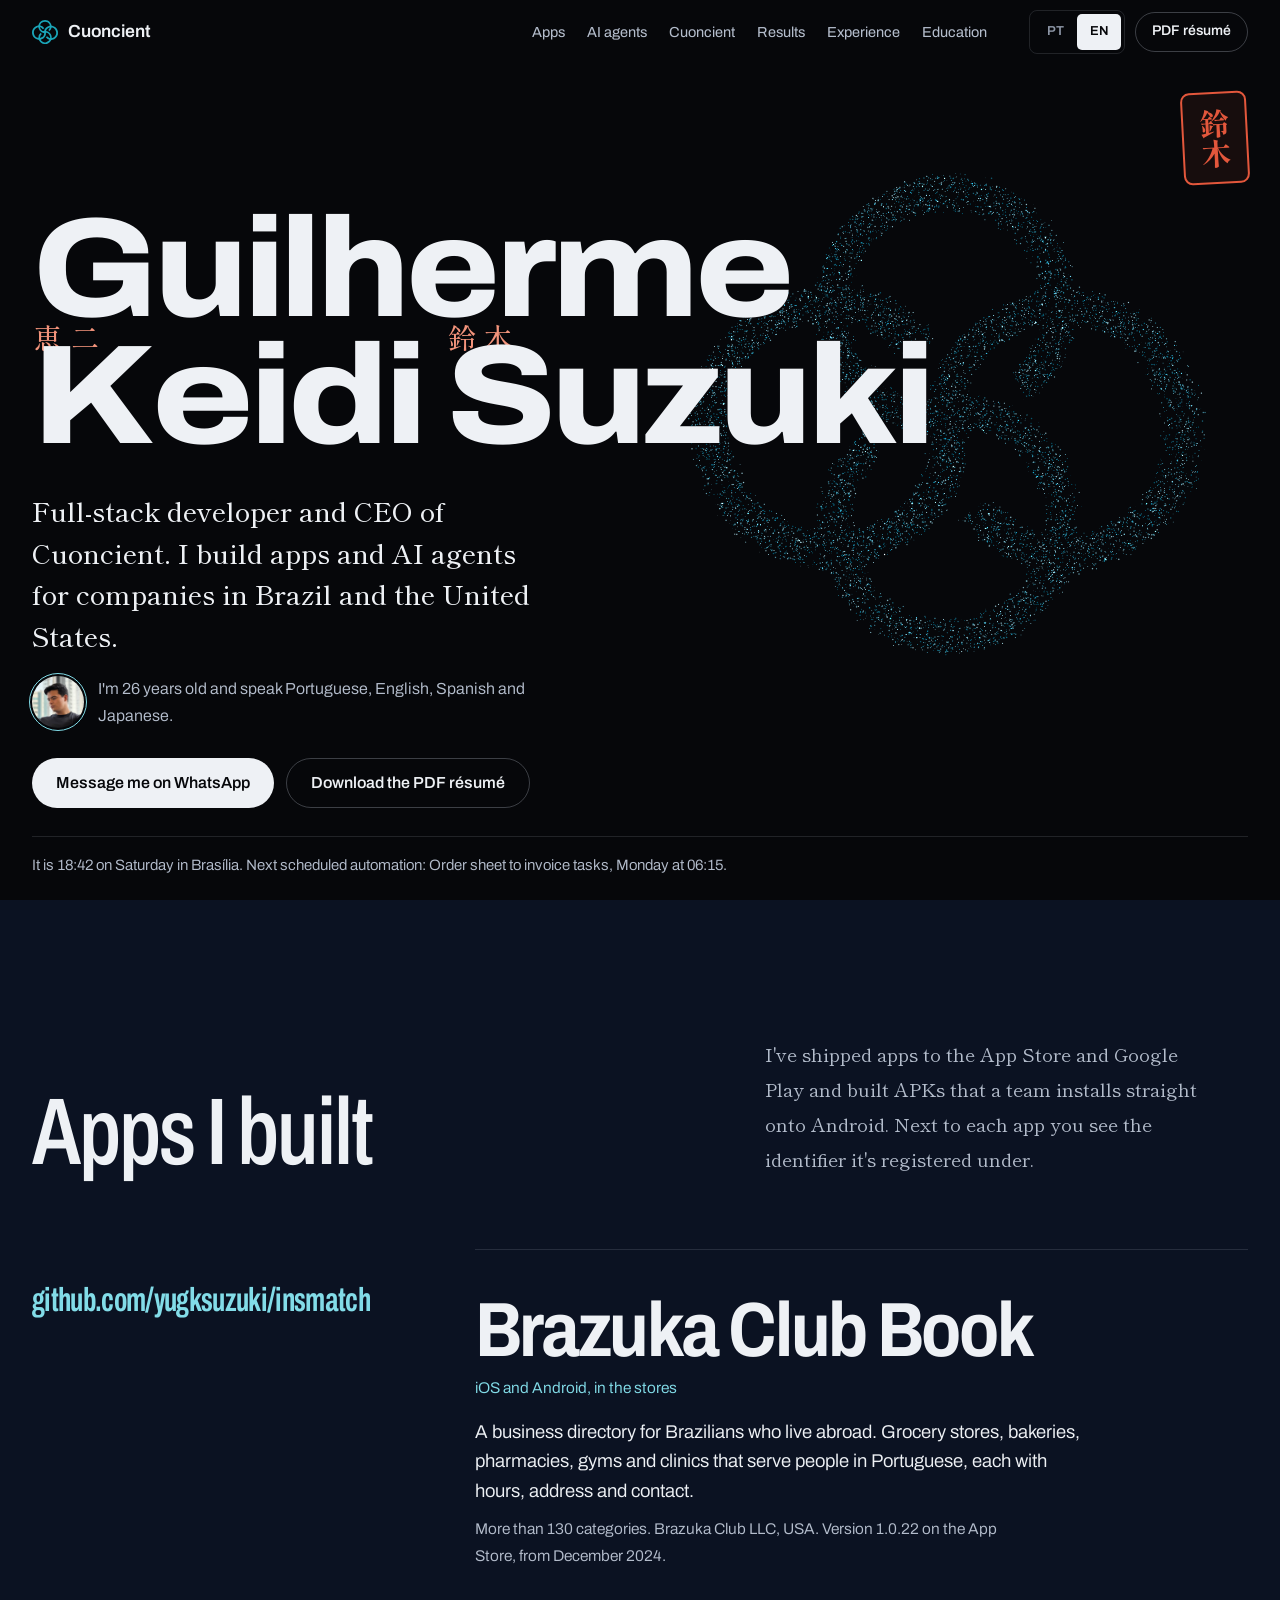
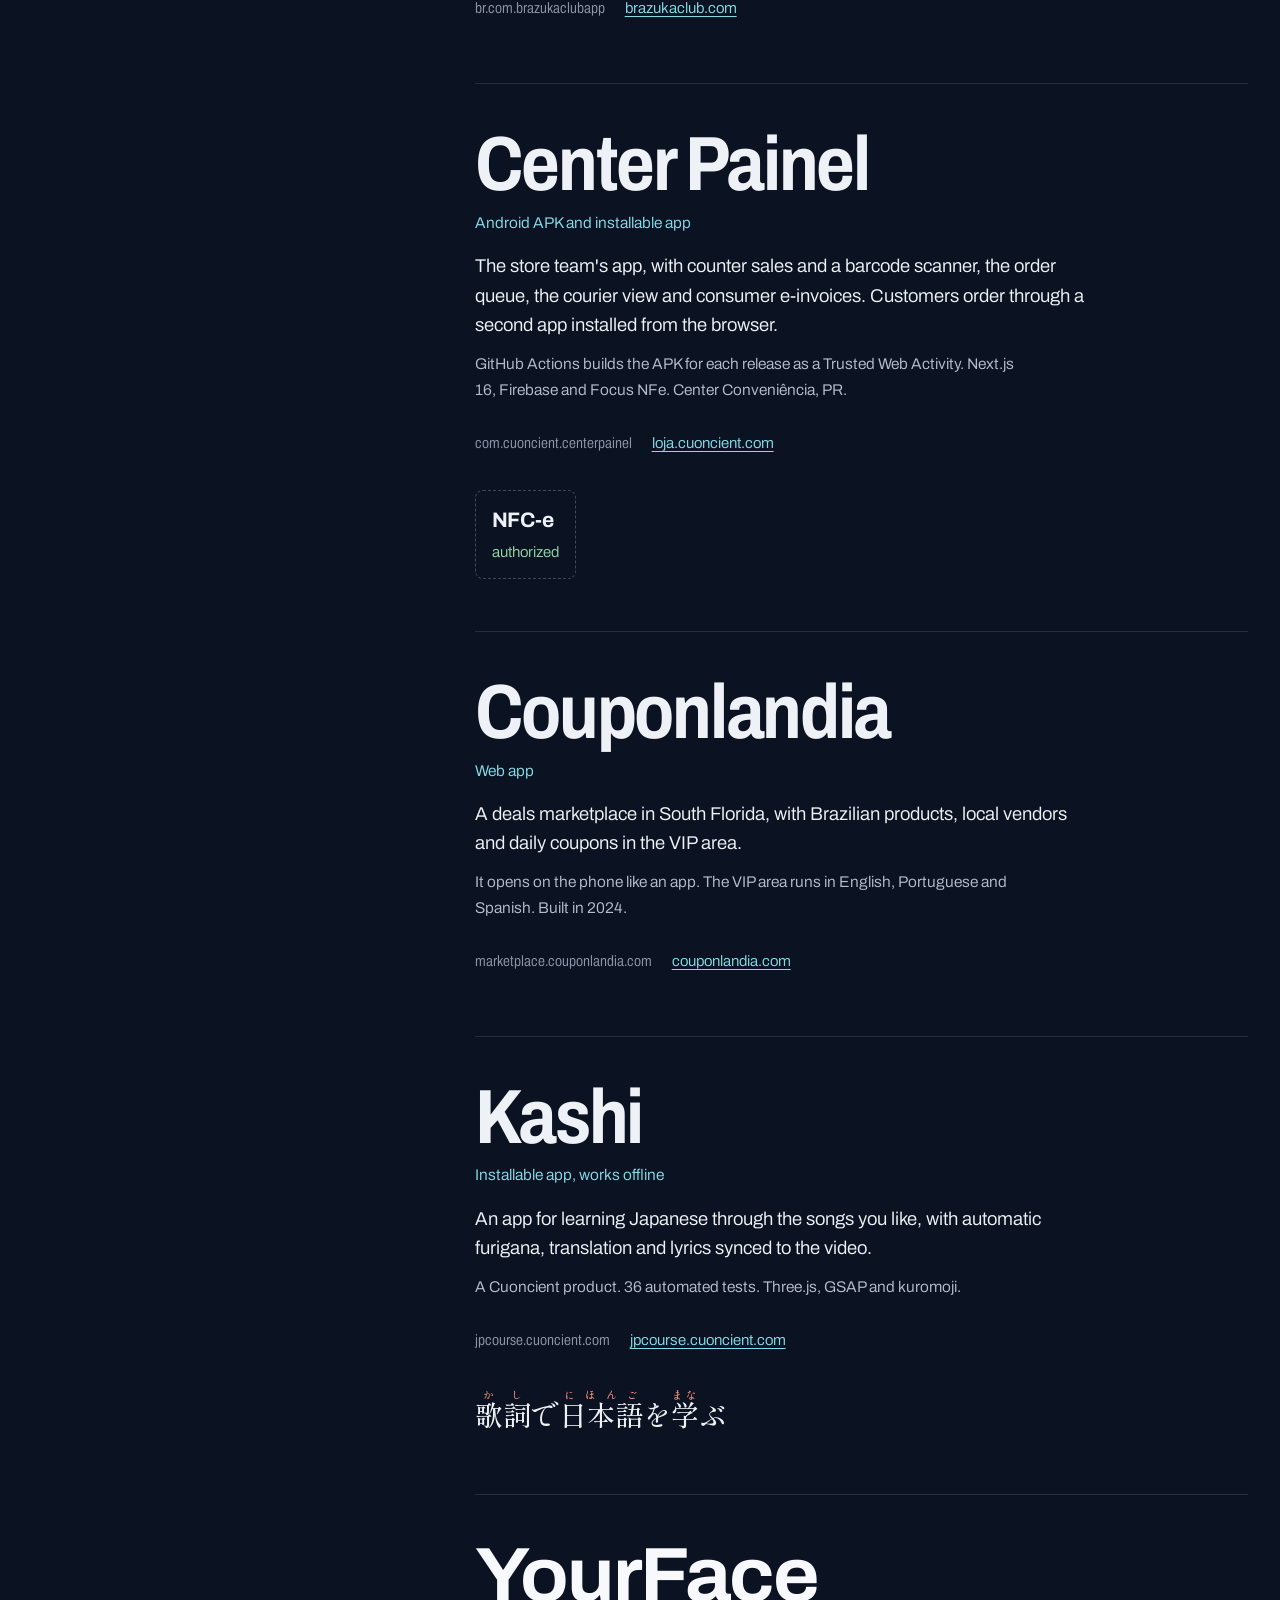
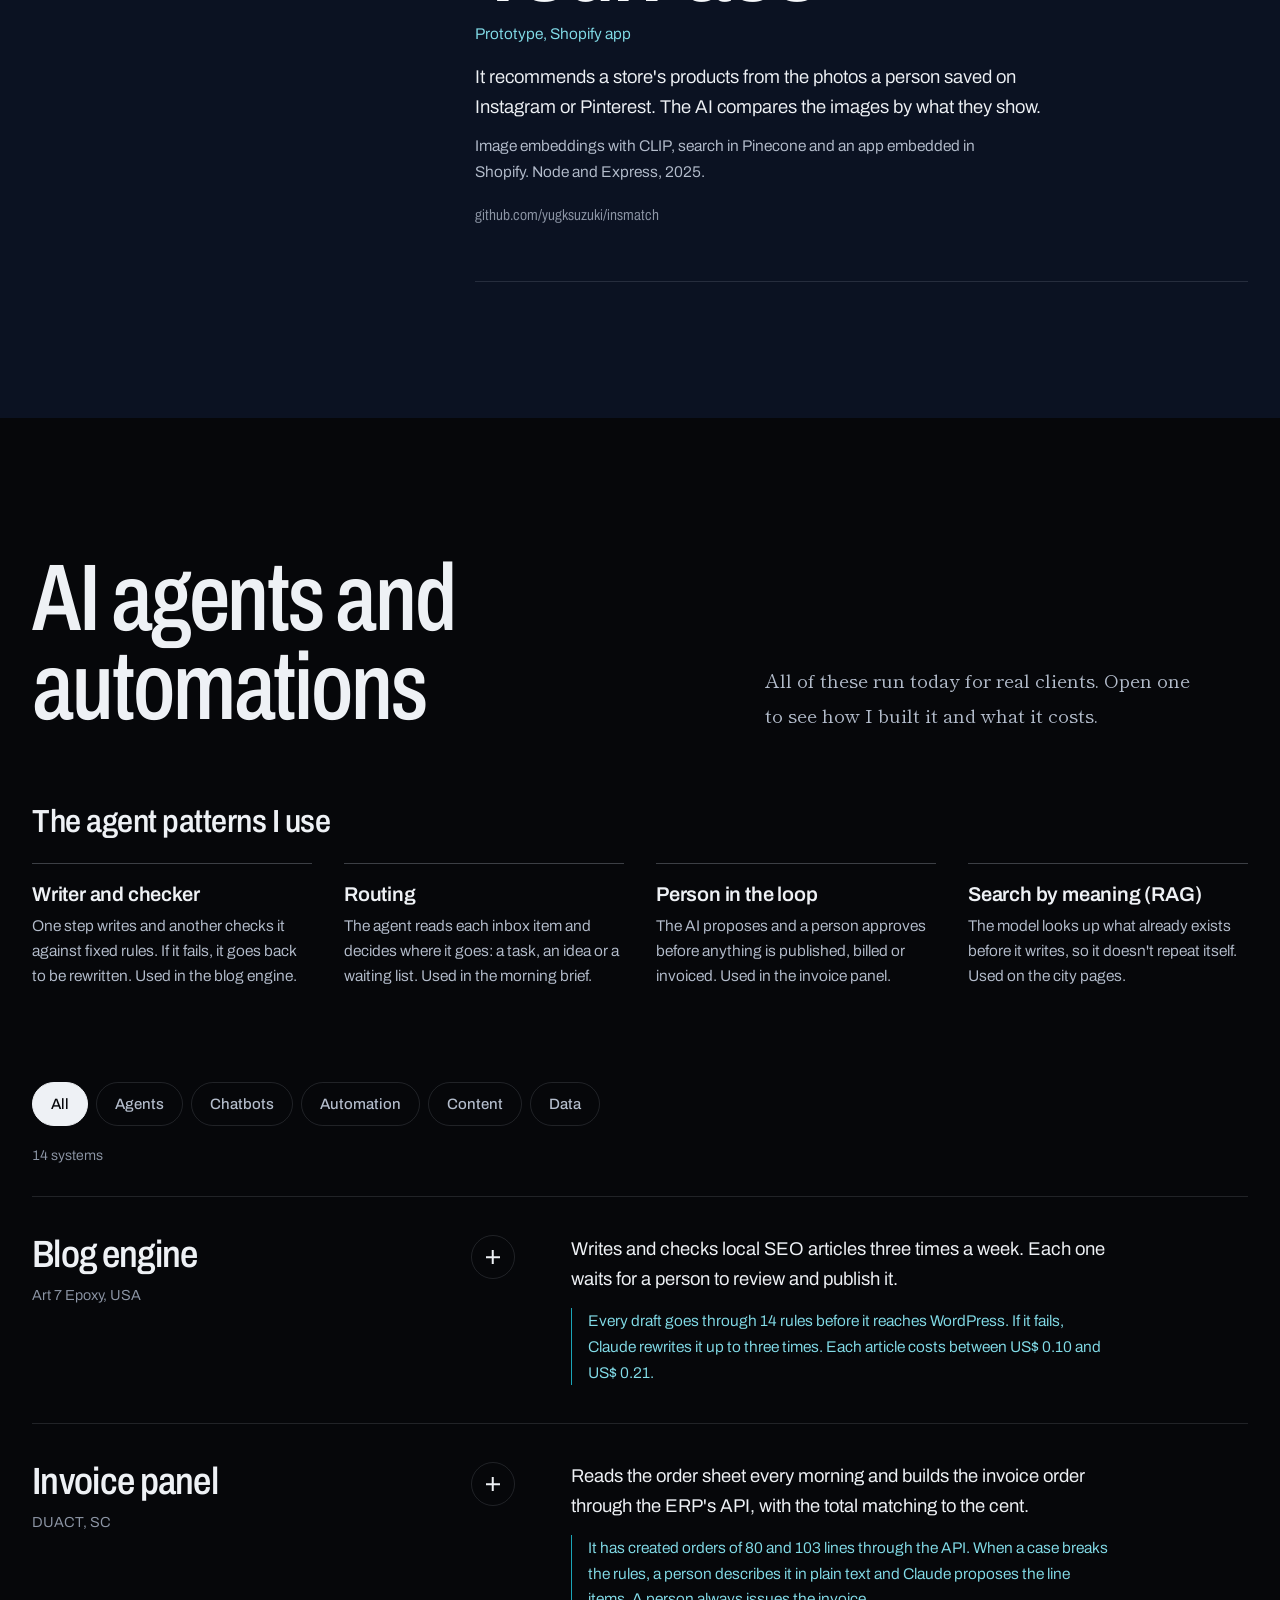
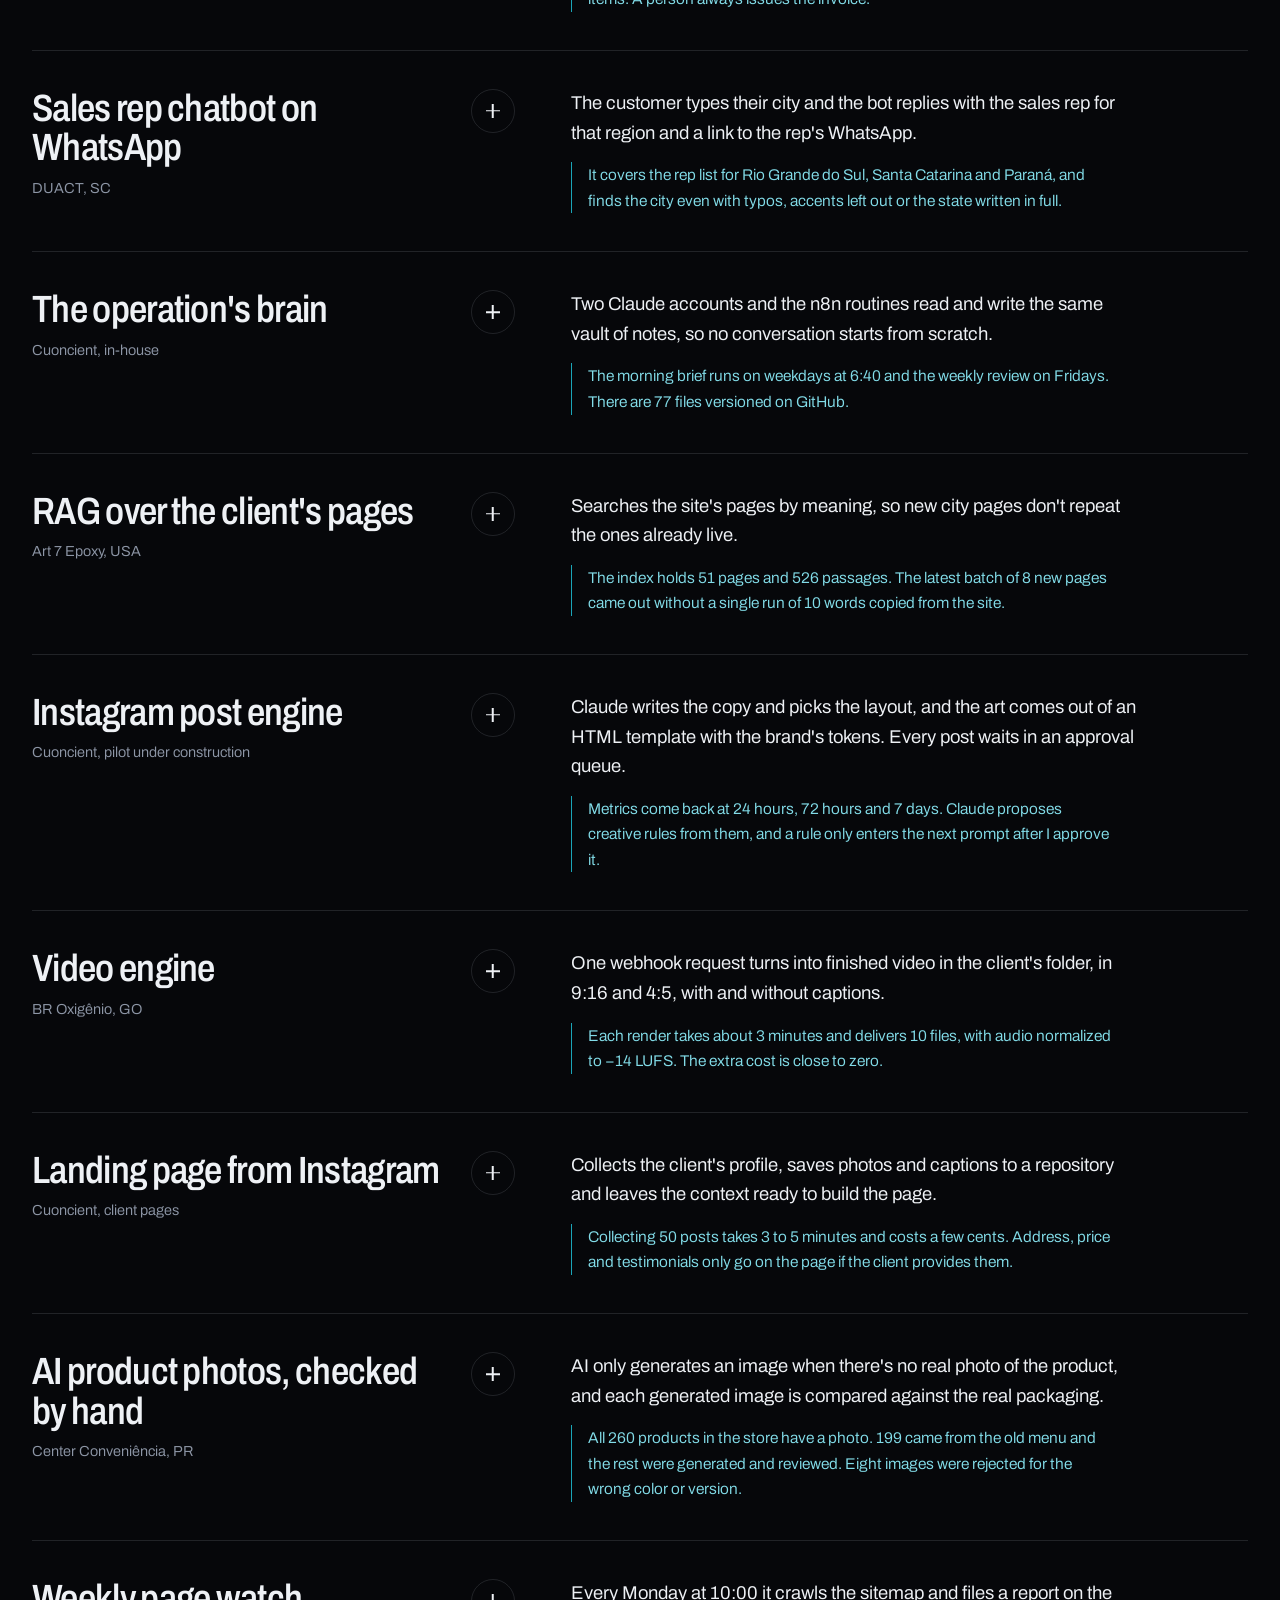
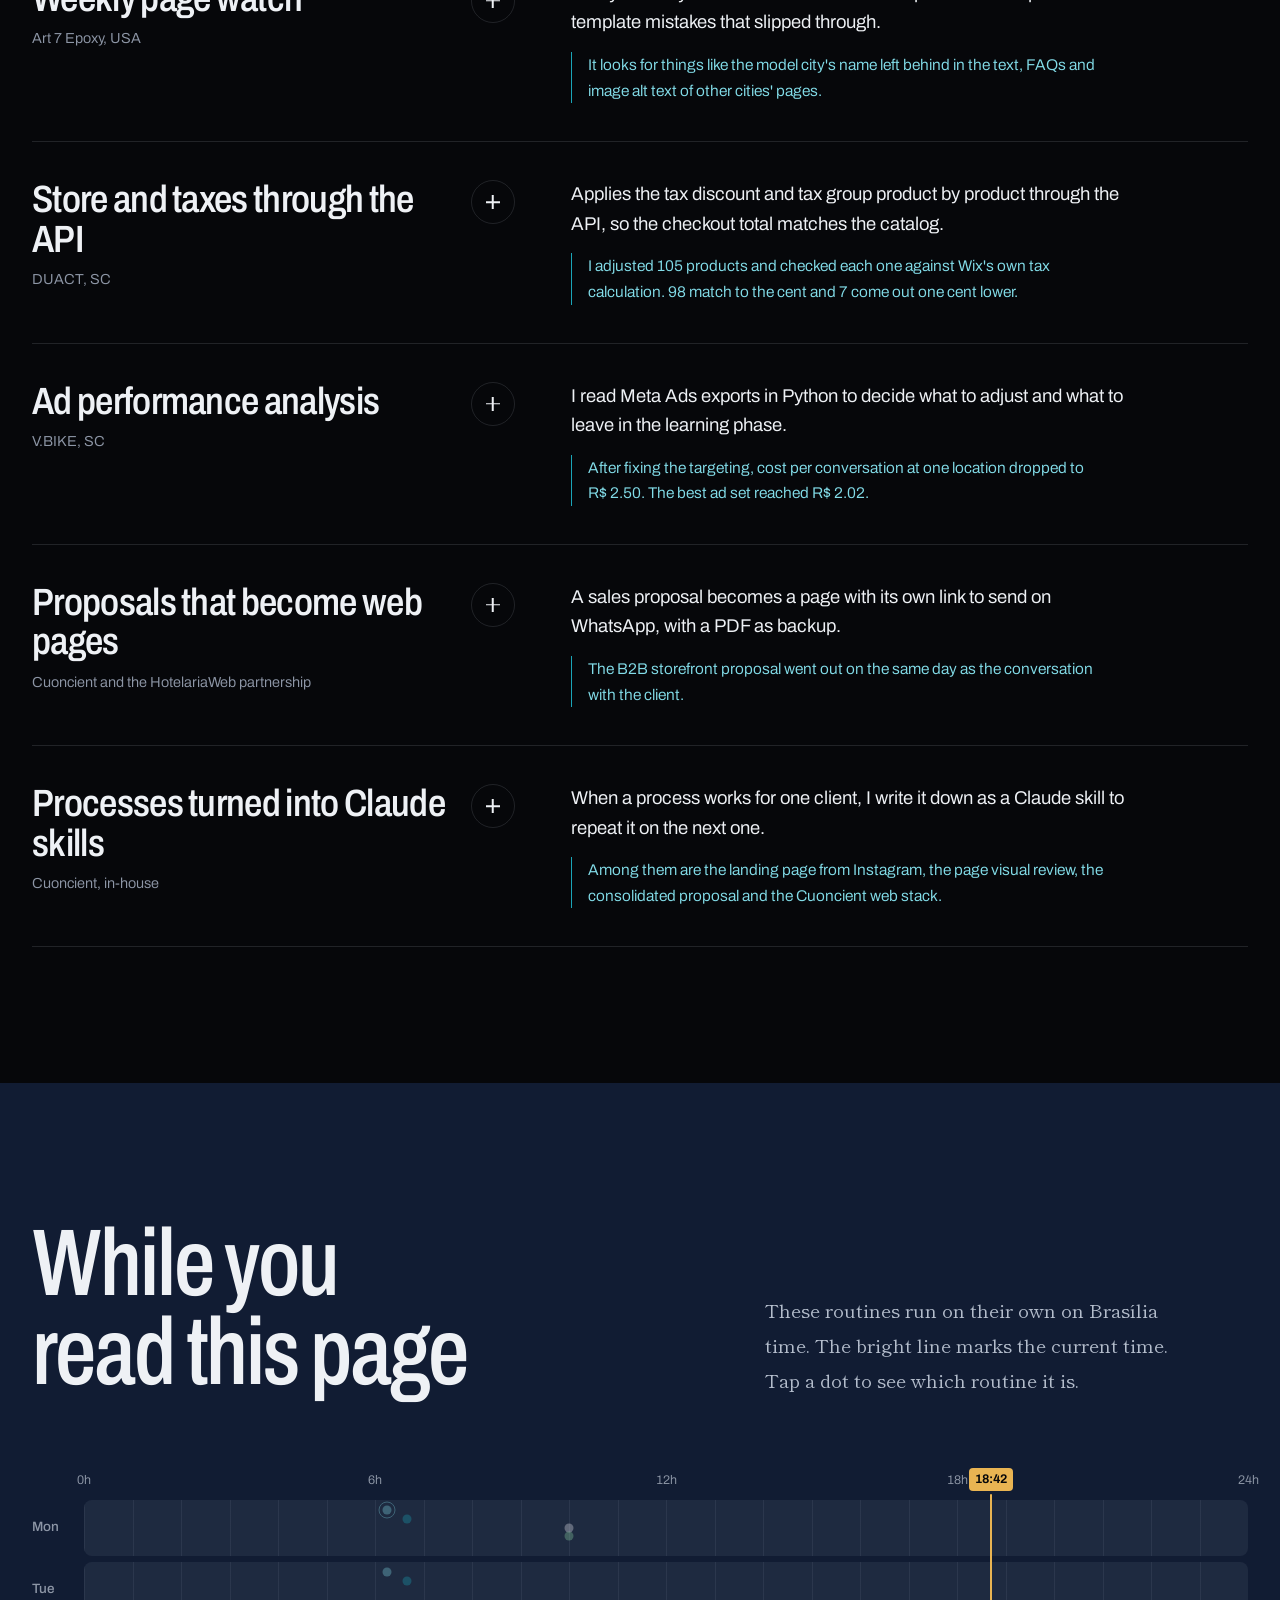
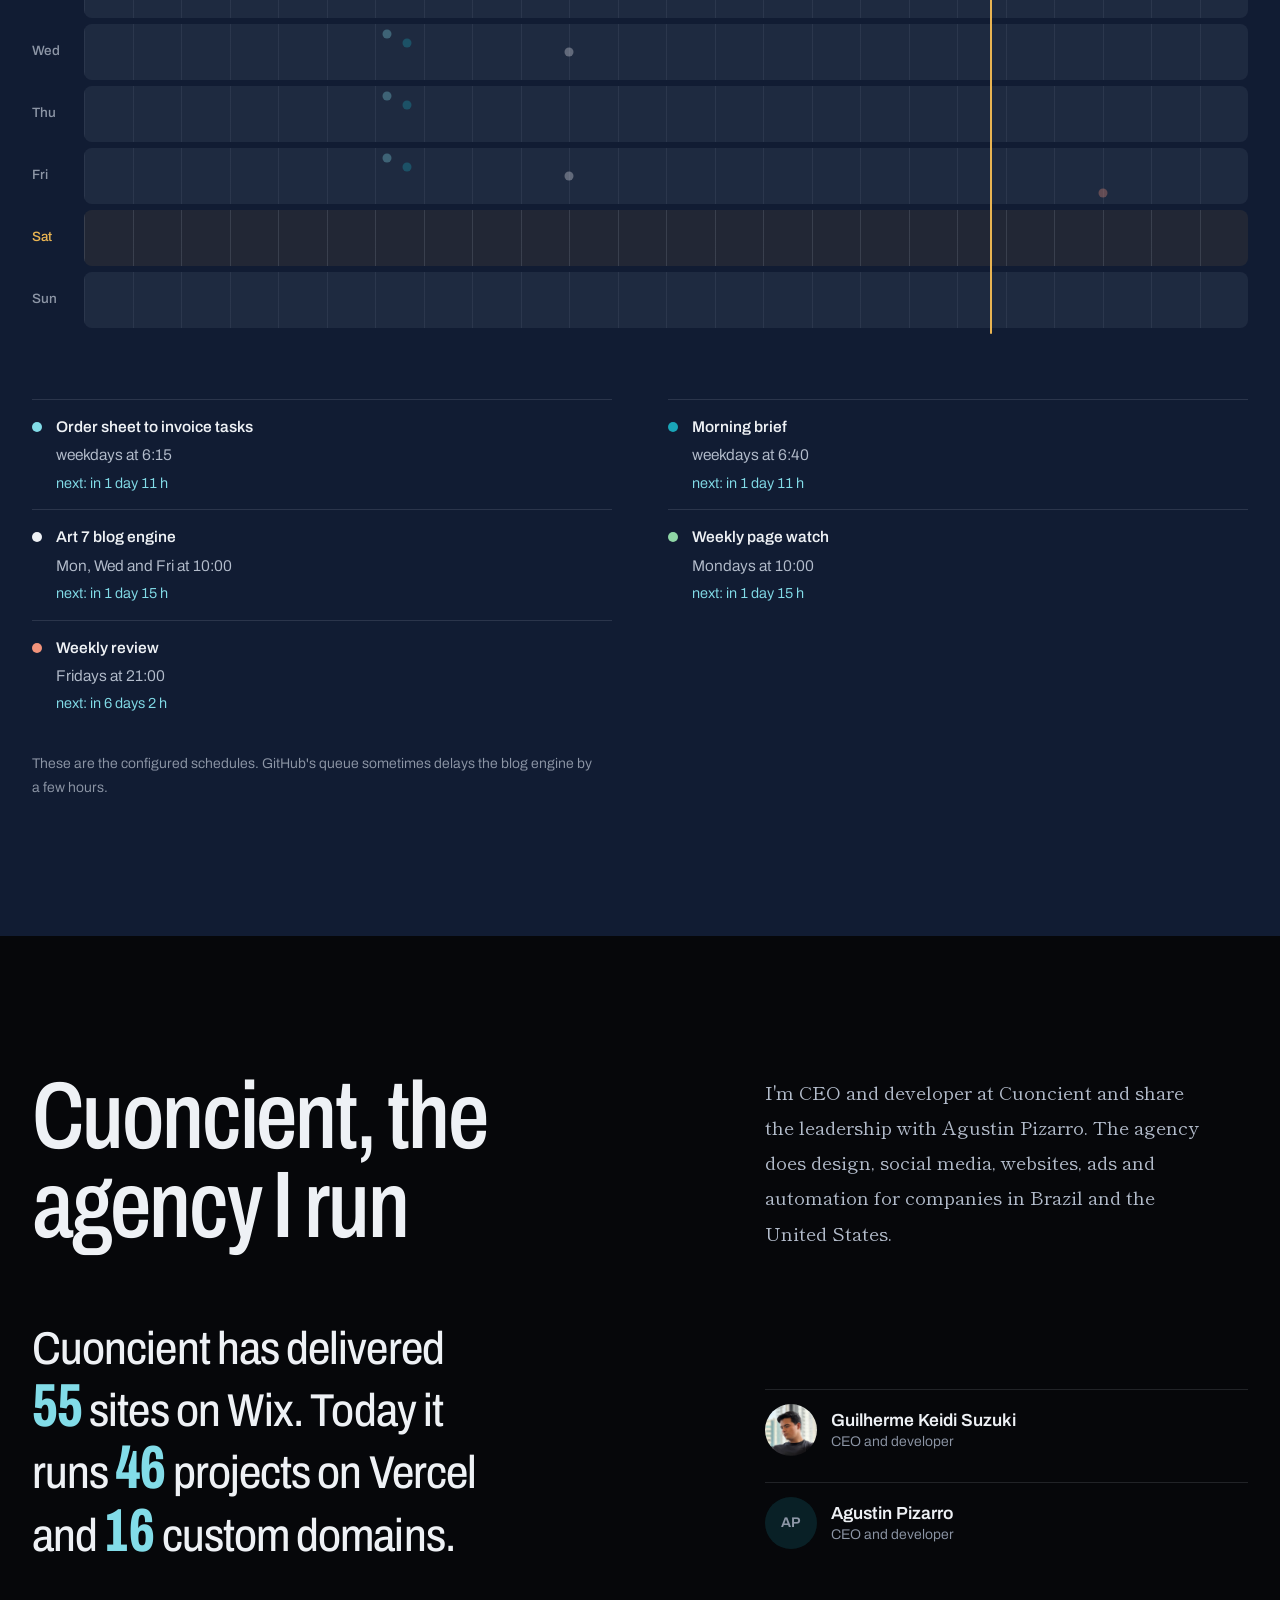
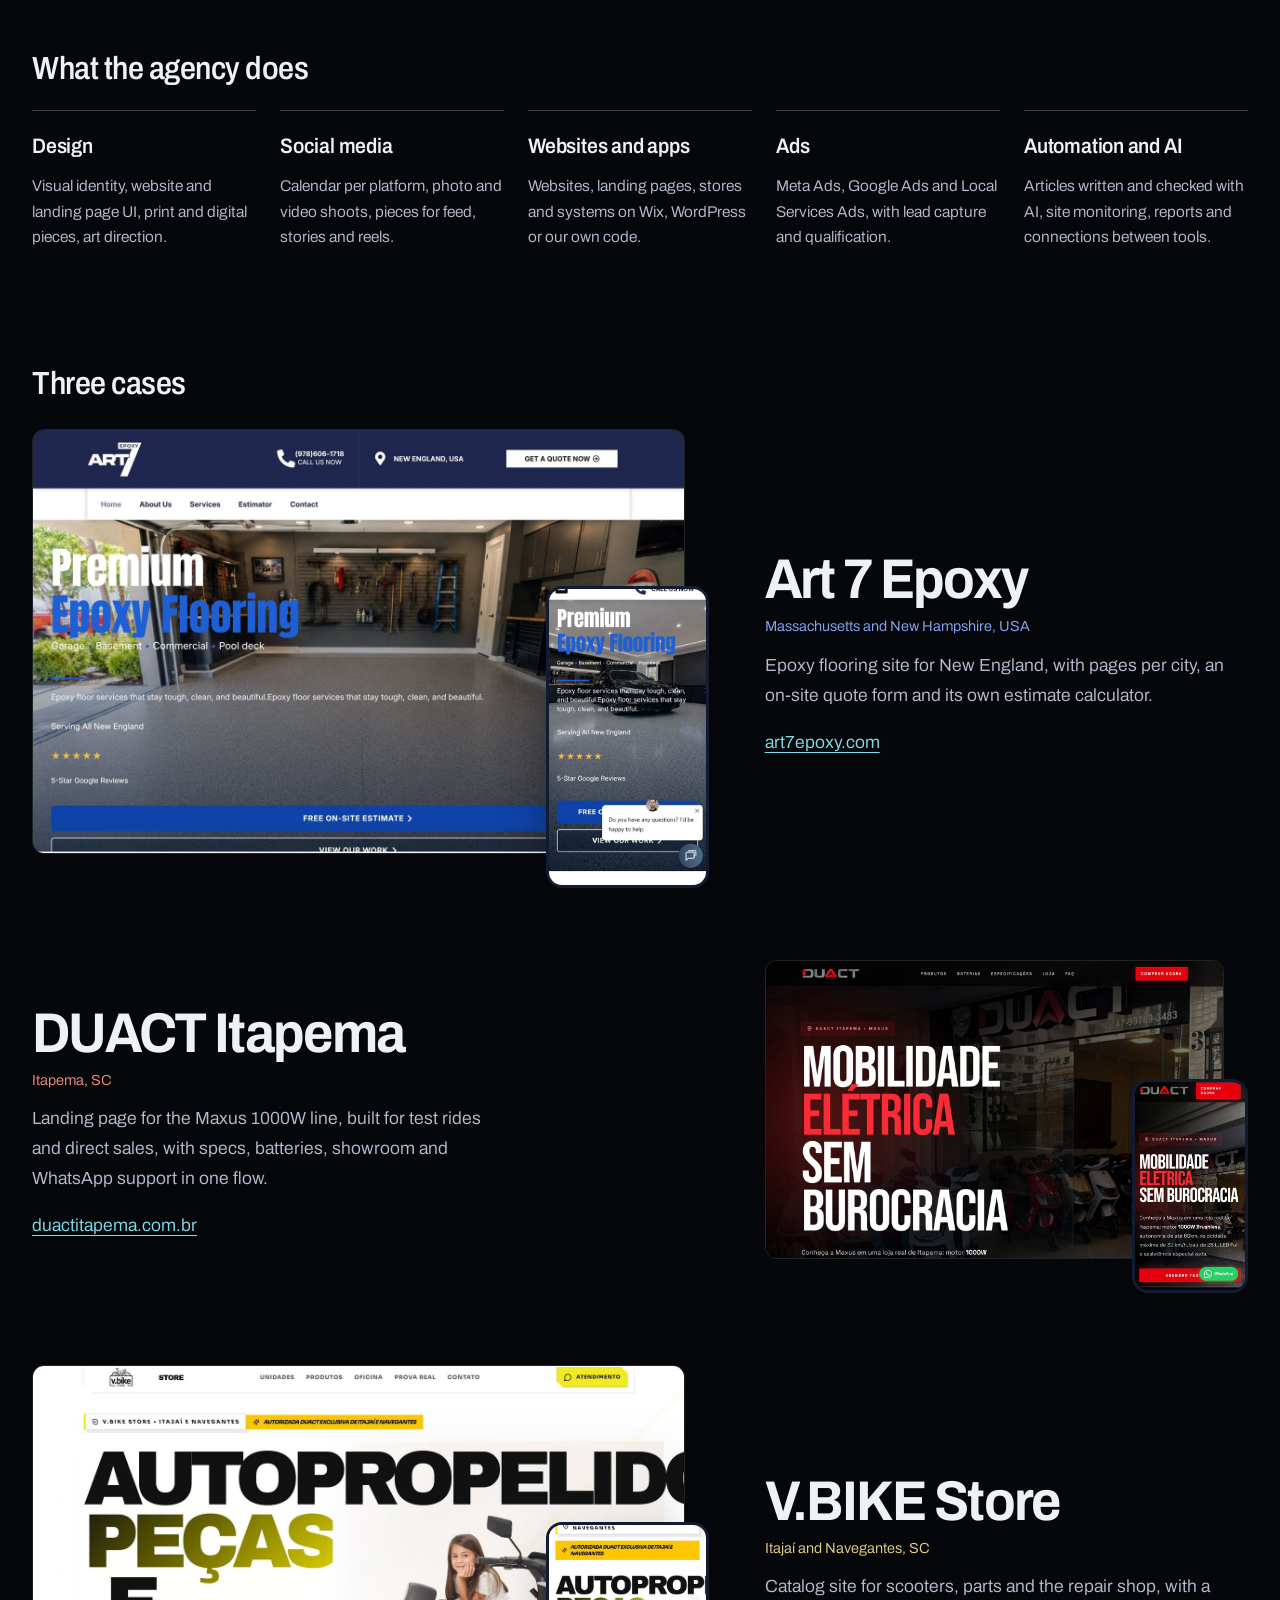
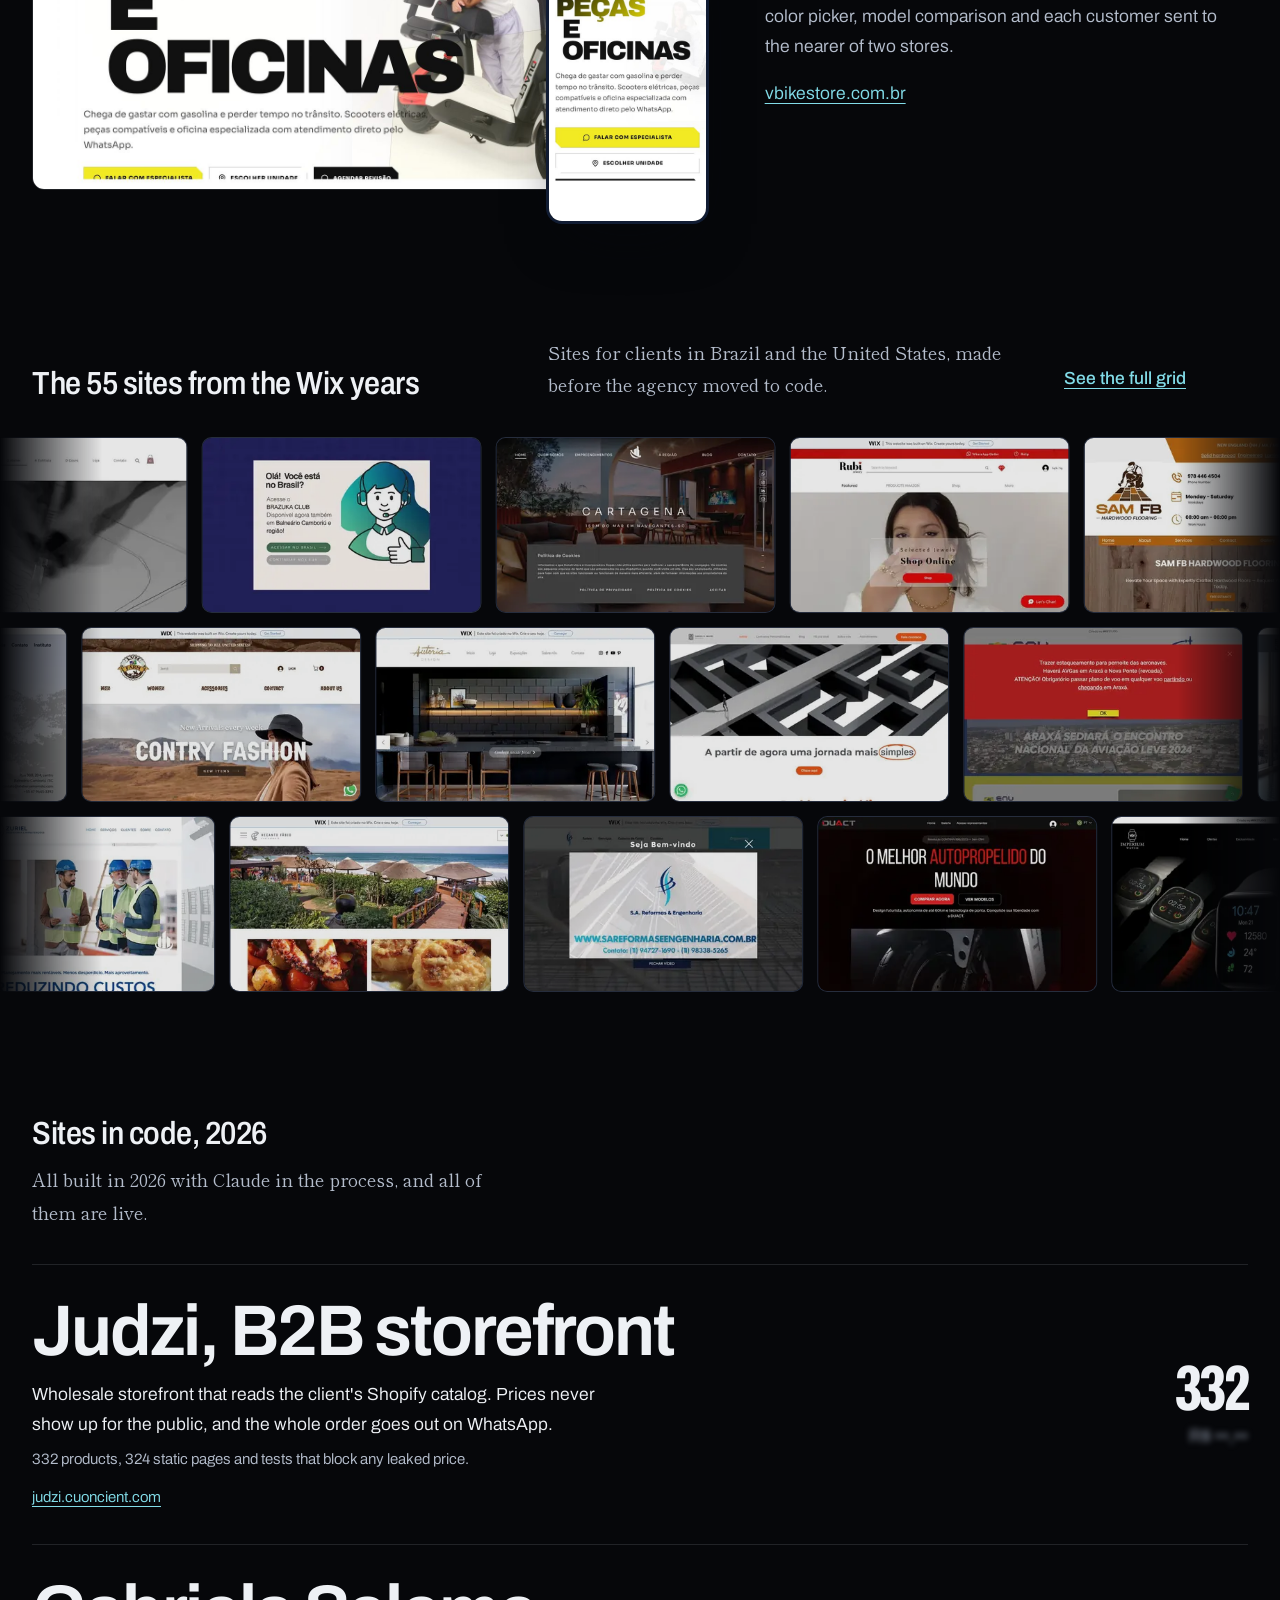
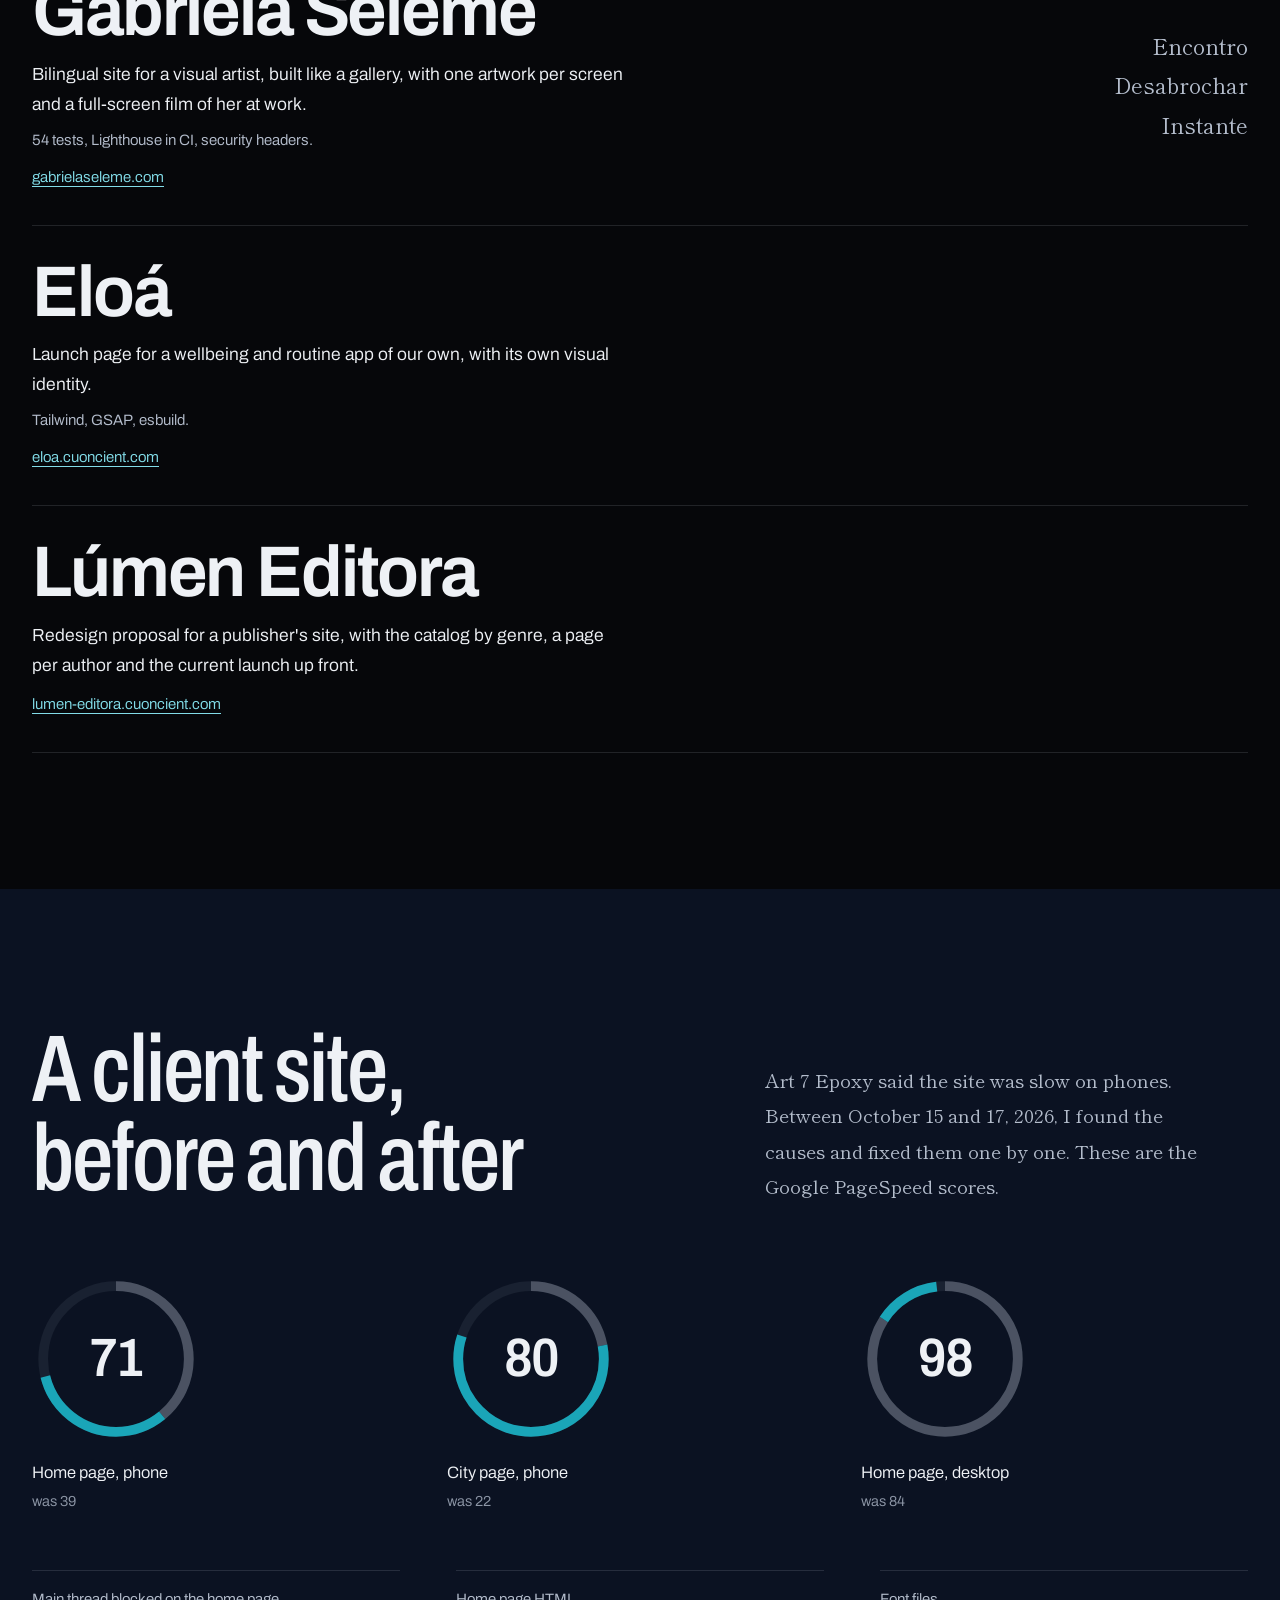
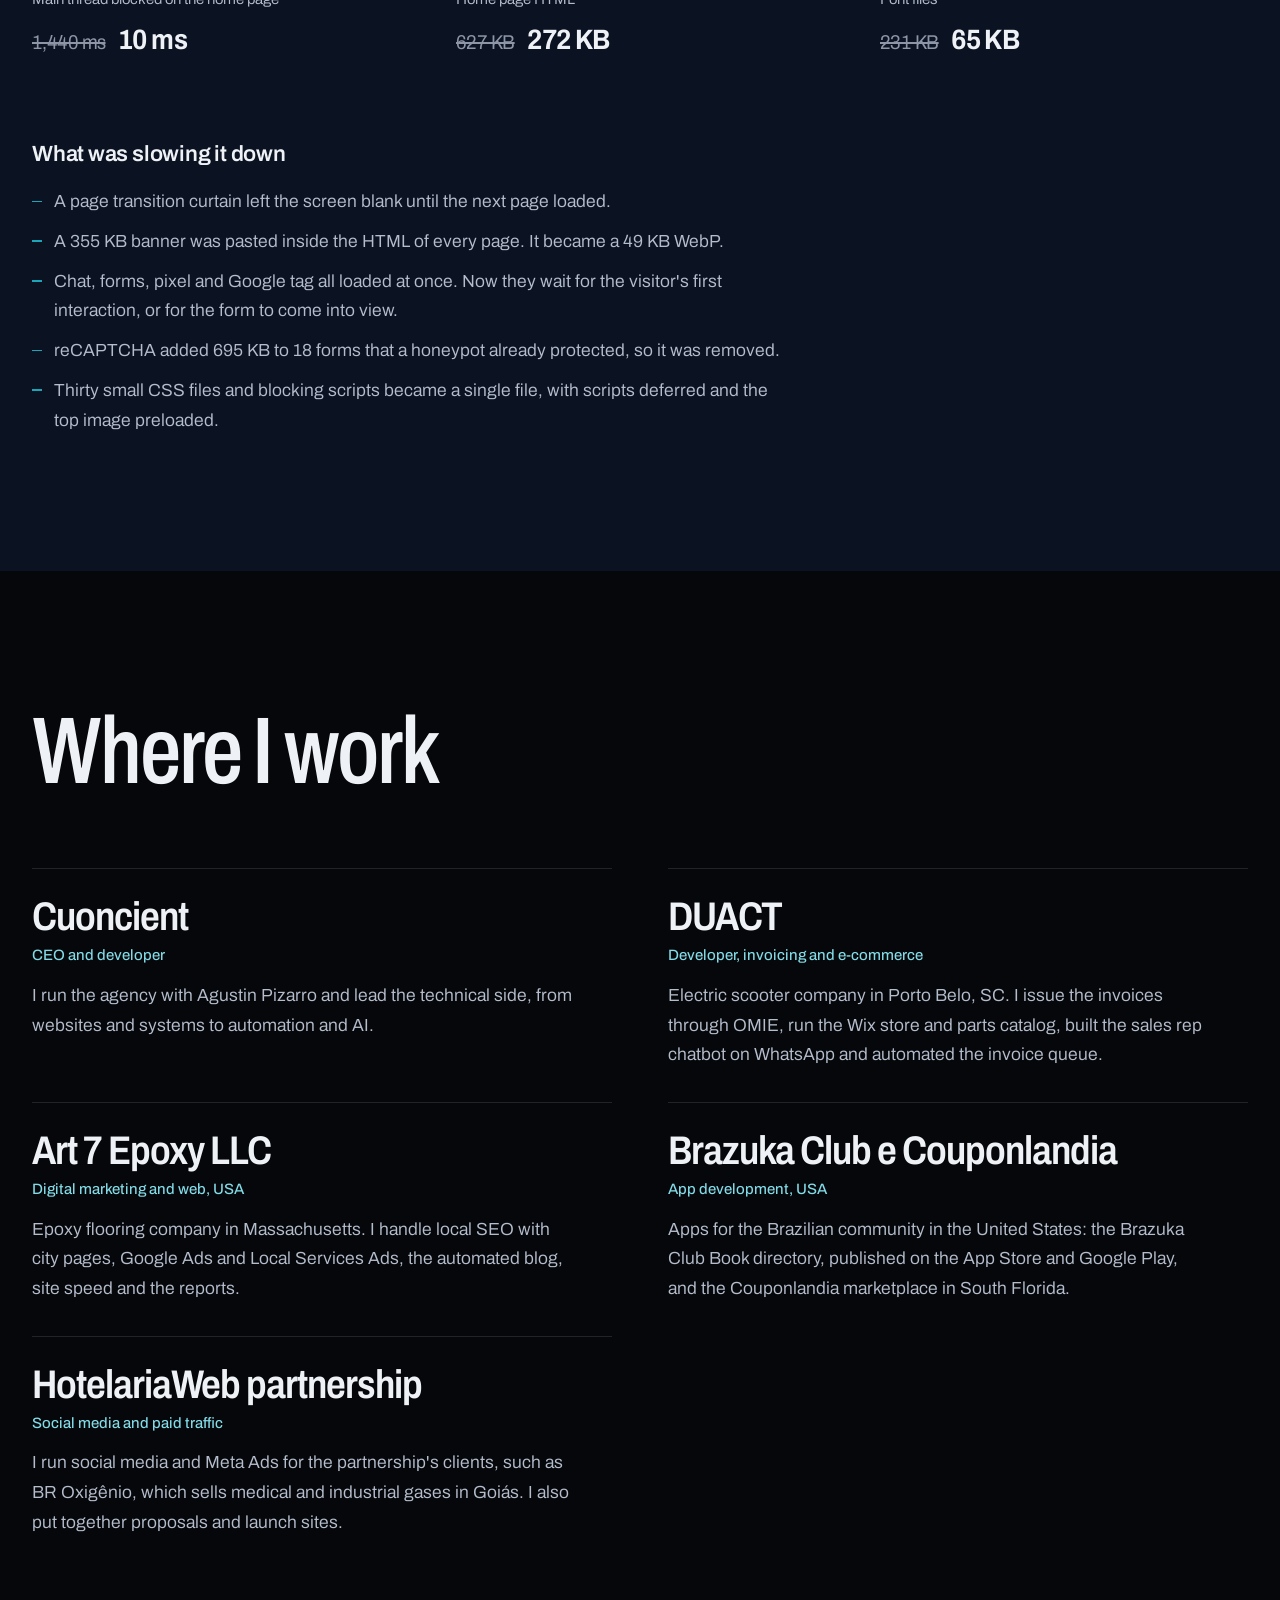
==== gui/index.html @ 6847816f "/gui em suzuki.cuoncient.com e passe de Enhance do Impeccable - suzuki.cuoncient.com abre o currícul" ====
<!doctype html>
<html lang="pt-BR" class="no-js">
<head>
<meta charset="utf-8">
<meta name="viewport" content="width=device-width,initial-scale=1,viewport-fit=cover">
<title>Currículo de Guilherme Keidi Suzuki</title>
<meta name="description" content="Desenvolvedor fullstack e CEO da Cuoncient. Apps publicados na App Store e no Google Play, APK Android, agentes de IA e chatbots que rodam para clientes no Brasil e nos Estados Unidos.">
<meta name="author" content="Guilherme Keidi Suzuki">
<meta name="copyright" content="Cuoncient">
<meta name="theme-color" content="#06070a">
<link rel="canonical" href="https://suzuki.cuoncient.com/">
<meta property="og:type" content="profile">
<meta property="og:site_name" content="Cuoncient">
<meta property="og:locale" content="pt_BR">
<meta property="og:locale:alternate" content="en_US">
<meta property="og:url" content="https://suzuki.cuoncient.com/">
<meta property="og:title" content="Currículo de Guilherme Keidi Suzuki">
<meta property="og:description" content="CEO da Cuoncient. Apps nas lojas, agentes de IA e chatbots que rodam para clientes, com os números de cada um.">
<meta property="og:image" content="https://suzuki.cuoncient.com/gui/og.png?v=202610261912">
<meta property="og:image:width" content="1200">
<meta property="og:image:height" content="630">
<meta property="og:image:alt" content="Guilherme Keidi Suzuki, 鈴木 恵二, currículo">
<meta property="profile:first_name" content="Guilherme">
<meta property="profile:last_name" content="Keidi Suzuki">
<meta name="twitter:card" content="summary_large_image">
<meta name="twitter:title" content="Currículo de Guilherme Keidi Suzuki">
<meta name="twitter:description" content="CEO da Cuoncient. Apps nas lojas, agentes de IA e chatbots que rodam para clientes, com os números de cada um.">
<meta name="twitter:image" content="https://suzuki.cuoncient.com/gui/og.png?v=202610261912">
<link rel="icon" href="/assets/brand/favicon.svg" type="image/svg+xml">
<link rel="preconnect" href="https://fonts.googleapis.com">
<link rel="preconnect" href="https://fonts.gstatic.com" crossorigin>
<link href="https://fonts.googleapis.com/css2?family=Archivo:wdth,wght@62..125,100..900&family=Shippori+Mincho:wght@400;500;700&display=swap" rel="stylesheet">
<link rel="stylesheet" href="/gui/gui.css?v=202610261912">
<script>document.documentElement.classList.replace('no-js','js');</script>
<script type="application/ld+json">
{
  "@context": "https://schema.org",
  "@type": "Person",
  "name": "Guilherme Keidi Suzuki",
  "alternateName": ["Gui", "鈴木 恵二"],
  "birthDate": "2000-08-21",
  "jobTitle": "CEO e desenvolvedor fullstack",
  "url": "https://suzuki.cuoncient.com/",
  "image": "https://cuoncient.com/assets/brand/guilherme.jpg",
  "worksFor": {"@type": "Organization", "name": "Cuoncient", "url": "https://cuoncient.com"},
  "sameAs": ["https://github.com/yugksuzuki"],
  "knowsLanguage": ["pt-BR", "en", "es", "ja"],
  "knowsAbout": ["Desenvolvimento de apps", "Agentes de IA", "Chatbots de WhatsApp", "Inteligência artificial aplicada", "Claude", "n8n", "RAG", "Automação de processos", "SEO local", "Meta Ads", "Google Ads", "Next.js", "React", "TypeScript", "Python", "GSAP", "Three.js", "Supabase", "Vercel", "Análise financeira"]
}
</script>
</head>
<body>
<!-- © Cuoncient. All rights reserved. -->
<svg width="0" height="0" style="position:absolute" aria-hidden="true">
  <symbol id="marca" viewBox="92.05 93.6 337.6 337.6"><path d="M250.5,419.35C222.39,414.83 201.44,400.24 187.1,375.18C180.56,363.74 179.93,363.25 170.44,361.94C126.62,355.88 92.12,315.42 92.05,270.0C92.04,260.79 94.26,245.02 96.42,239.1C99.09,231.74 110.15,214.12 116.33,207.38C128.51,194.09 157.58,179.0 171.0,179.0C173.73,179.0 175.58,175.95 177.37,168.5C182.95,145.22 202.88,122.18 225.77,112.55C249.82,102.42 273.63,102.56 296.52,112.94C319.49,123.35 339.76,148.6 344.02,172.09C345.51,180.35 345.78,180.61 354.31,182.04C388.74,187.82 418.84,215.35 427.24,248.76C430.46,261.55 430.44,285.94 427.21,297.84C418.32,330.54 390.33,356.32 356.0,363.43C343.71,365.98 343.69,365.99 336.72,376.71C322.5,398.57 305.84,411.2 283.5,417.07C275.64,419.13 257.12,420.41 250.5,419.35ZM275.55,395.51C291.04,391.58 308.44,380.59 314.58,370.87C318.35,364.9 317.9,363.81 310.63,361.27C297.12,356.56 282.53,345.94 274.47,334.96C269.9,328.73 270.21,327.94 278.66,324.51C290.75,319.61 291.79,319.57 296.52,323.81C309.41,335.39 321.89,343.02 325.59,341.6C329.36,340.16 327.28,319.46 322.38,309.73C318.01,301.04 309.46,288.65 305.14,284.75C298.38,278.64 285.08,273.0 277.45,273.0C273.76,273.0 273.04,275.27 273.0,287.0C272.89,314.88 250.43,343.43 218.6,356.19C207.41,360.67 207.0,360.96 207.0,364.47C207.0,371.45 218.51,383.87 231.11,390.49C245.64,398.12 259.21,399.66 275.55,395.51ZM356.64,339.88C397.27,327.34 416.67,288.28 401.43,249.7C392.8,227.86 381.7,215.8 363.37,208.32C347.48,201.85 345.9,202.01 344.03,210.36C342.31,218.05 338.42,226.66 333.64,233.35C328.76,240.2 316.71,252.0 314.6,252.0C313.31,252.0 305.96,235.88 305.99,233.13C305.99,232.37 308.75,228.81 312.12,225.21C317.6,219.35 324.0,208.6 324.0,205.23C324.0,203.68 320.62,204.37 313.5,207.36C294.65,215.27 281.0,228.01 275.95,242.4C273.33,249.86 273.7,250.25 285.44,252.34C320.68,258.62 348.0,293.79 348.0,332.87C348.0,339.5 348.43,342.0 349.56,342.0C349.69,342.0 352.87,341.05 356.64,339.88ZM174.43,337.43C175.32,336.53 176.0,334.17 176.0,331.92C176.0,326.71 178.7,308.93 180.01,305.47C183.48,296.35 203.35,273.0 207.65,273.0C208.43,273.0 210.61,276.42 212.55,280.68C217.83,292.27 217.84,292.4 213.22,297.01C203.96,306.28 196.66,322.66 197.21,332.97C197.58,340.03 198.53,340.22 209.22,335.42C232.78,324.83 243.61,313.06 247.97,293.26C251.63,276.62 250.78,274.0 241.75,274.0C233.14,274.0 217.15,267.46 208.0,260.2C193.26,248.49 183.28,233.27 177.59,213.78C176.26,209.23 174.86,204.71 174.48,203.75C173.3,200.78 168.29,201.71 156.24,207.16C137.08,215.82 126.4,227.56 119.31,247.78C108.78,277.78 125.4,318.46 153.81,332.21C167.28,338.73 171.95,339.91 174.43,337.43ZM249.55,249.92C249.91,249.33 250.86,246.08 251.65,242.71C257.61,217.15 279.62,195.77 311.0,185.05C326.13,179.88 326.78,176.46 316.09,158.15C296.5,124.6 252.58,117.67 219.09,142.84C206.51,152.29 193.97,174.31 199.25,177.68C199.94,178.12 204.69,179.91 209.8,181.66C225.73,187.1 239.68,196.98 248.61,209.16C252.9,214.99 253.09,214.72 241.53,219.38C230.42,223.87 230.32,223.86 225.81,219.07C215.78,208.42 196.0,197.95 196.0,203.31C196.0,213.41 212.59,238.03 223.86,244.67C232.18,249.57 247.79,252.76 249.55,249.92Z" fill="currentColor" fill-rule="evenodd"/></symbol>
</svg>

<a class="skip" href="#apps" data-en="Skip to content">Pular para o conteúdo</a>

<!-- ================= BARRA ================= -->
<header class="bar" id="bar">
  <div class="shell bar__in">
    <a class="bar__brand" href="https://cuoncient.com/" aria-label="Cuoncient, voltar ao portfólio" data-en-label="Cuoncient, back to the portfolio">
      <svg class="bar__mark" aria-hidden="true"><use href="#marca"/></svg>
      <span>Cuoncient</span>
    </a>
    <nav class="bar__nav" aria-label="Seções" data-en-label="Sections">
      <a href="#apps"><span class="roll">Apps</span></a>
      <a href="#ia"><span class="roll" data-en="AI agents">Agentes de IA</span></a>
      <a href="#cuoncient"><span class="roll">Cuoncient</span></a>
      <a href="#resultado"><span class="roll" data-en="Results">Resultados</span></a>
      <a href="#trajetoria"><span class="roll" data-en="Experience">Trajetória</span></a>
      <a href="#formacao"><span class="roll" data-en="Education">Formação</span></a>
    </nav>
    <div class="bar__tools">
      <div class="lang" role="group" aria-label="Idioma" data-en-label="Language">
        <button type="button" data-lang="pt" aria-pressed="true">PT</button>
        <button type="button" data-lang="en" aria-pressed="false">EN</button>
      </div>
      <a class="btn btn--ghost btn--sm js-pdf" href="/gui/curriculo-guilherme-keidi-suzuki.pdf" data-en-href="/gui/resume-guilherme-keidi-suzuki.pdf" download><span class="roll" data-en="PDF résumé">Currículo em PDF</span></a>
    </div>
  </div>
</header>

<main>
<!-- ================= CAPA ================= -->
<section class="hero" id="topo" aria-labelledby="nome">
  <canvas class="hero__gl" id="gl" aria-hidden="true"></canvas>
  <svg class="hero__fallback" aria-hidden="true"><use href="#marca"/></svg>
  <div class="shell hero__grid">
    <div class="hero__main">
      <h1 class="nome" id="nome" aria-label="Guilherme Keidi Suzuki">
        <span class="nome__line" aria-hidden="true"><span class="nome__w">Guilherme</span></span>
        <span class="nome__line" aria-hidden="true"><span class="nome__w" data-kanji="恵二">Keidi</span><span class="nome__br"> </span><span class="nome__w" data-kanji="鈴木">Suzuki</span></span>
      </h1>
      <p class="hero__role" data-en="Full-stack developer and CEO of Cuoncient. I build apps and AI agents for companies in Brazil and the United States.">Desenvolvedor fullstack e CEO da Cuoncient. Faço apps e agentes de IA para empresas no Brasil e nos Estados Unidos.</p>
      <div class="hero__eu">
        <img class="hero__foto" src="/assets/brand/guilherme.jpg" width="240" height="240" alt="Foto de Guilherme Keidi Suzuki" data-en-alt="Photo of Guilherme Keidi Suzuki">
        <p class="hero__facts" data-en="I'm &lt;span class=&quot;js-idade&quot;&gt;26 years old&lt;/span&gt; and speak Portuguese, English, Spanish and Japanese.">Tenho <span class="js-idade">26 anos</span> e falo português, inglês, espanhol e japonês.</p>
      </div>
      <p class="print-contato">WhatsApp +55 (11) 93352-8251, suzuki.cuoncient.com, github.com/yugksuzuki. <span data-en="Born August 21, 2000.">Nascido em 21/08/2000.</span></p>
      <div class="hero__cta">
        <a class="btn btn--solid js-ima" href="https://wa.me/5511933528251?text=Oi%20Gui%2C%20vi%20seu%20curr%C3%ADculo%20e%20quero%20conversar." data-en-href="https://wa.me/5511933528251?text=Hi%20Gui%2C%20I%20saw%20your%20r%C3%A9sum%C3%A9%20and%20would%20like%20to%20talk." target="_blank" rel="noopener"><span class="roll" data-en="Message me on WhatsApp">Falar no WhatsApp</span></a>
        <a class="btn btn--ghost js-pdf js-ima" href="/gui/curriculo-guilherme-keidi-suzuki.pdf" data-en-href="/gui/resume-guilherme-keidi-suzuki.pdf" download><span class="roll" data-en="Download the PDF résumé">Baixar currículo em PDF</span></a>
      </div>
    </div>
    <p class="hanko" title="鈴木 恵二">
      <span class="hanko__selo" lang="ja">鈴木</span>
    </p>
  </div>
  <div class="shell hero__now" aria-live="off">
    <p class="js-agora">A agenda das automações está mais abaixo, no horário de Brasília.</p>
  </div>
</section>

<!-- ================= APPS ================= -->
<section class="sec sec--apps" id="apps" aria-labelledby="apps-t">
  <div class="shell">
    <div class="sec__head">
      <h2 class="sec__t" id="apps-t" data-en="Apps I built">Apps que eu fiz</h2>
      <p class="sec__lead" data-en="I've shipped apps to the App Store and Google Play and built APKs that a team installs straight onto Android. Next to each app you see the identifier it's registered under.">Publiquei app na App Store e no Google Play e gerei APK para equipe instalar direto no Android. Ao lado de cada app você vê o identificador com que ele está registrado.</p>
    </div>
    <div class="apps">
      <p class="apps__palco" aria-hidden="true"><span class="js-app-id">br.com.brazukaclubapp</span></p>
      <ol class="apps__lista">
        <li class="app" data-id="br.com.brazukaclubapp">
          <h3 class="app__nome">Brazuka Club Book</h3>
          <p class="app__onde" data-en="iOS and Android, in the stores">iOS e Android, nas lojas</p>
          <p class="app__o" data-en="A business directory for Brazilians who live abroad. Grocery stores, bakeries, pharmacies, gyms and clinics that serve people in Portuguese, each with hours, address and contact.">Guia de negócios para brasileiros que moram fora. Mercado, padaria, farmácia, academia e clínica que atendem em português, cada um com horário, endereço e contato.</p>
          <p class="app__x" data-en="More than 130 categories. Brazuka Club LLC, USA. Version 1.0.22 on the App Store, from December 2024.">Mais de 130 categorias. Brazuka Club LLC, EUA. Versão 1.0.22 na App Store, de dezembro de 2024.</p>
          <p class="app__rodape"><code class="app__id">br.com.brazukaclubapp</code> <a class="app__url" href="https://www.brazukaclub.com" target="_blank" rel="noopener">brazukaclub.com</a></p>
        </li>
        <li class="app" data-id="com.cuoncient.centerpainel">
          <h3 class="app__nome">Center Painel</h3>
          <p class="app__onde" data-en="Android APK and installable app">APK Android e app instalável</p>
          <p class="app__o" data-en="The store team's app, with counter sales and a barcode scanner, the order queue, the courier view and consumer e-invoices. Customers order through a second app installed from the browser.">App da equipe da loja, com balcão e leitor de código de barras, fila de pedidos, entregador e emissão de NFC-e. O cliente pede por outro app, que instala pelo navegador.</p>
          <p class="app__x" data-en="GitHub Actions builds the APK for each release as a Trusted Web Activity. Next.js 16, Firebase and Focus NFe. Center Conveniência, PR.">O GitHub Actions gera o APK a cada versão, como Trusted Web Activity. Next.js 16, Firebase e Focus NFe. Center Conveniência, PR.</p>
          <p class="app__rodape"><code class="app__id">com.cuoncient.centerpainel</code> <a class="app__url" href="https://loja.cuoncient.com" target="_blank" rel="noopener">loja.cuoncient.com</a></p>
          <div class="app__sig app__sig--center" aria-hidden="true"><span>NFC-e</span><span data-en="authorized">autorizada</span></div>
        </li>
        <li class="app" data-id="marketplace.couponlandia.com">
          <h3 class="app__nome">Couponlandia</h3>
          <p class="app__onde" data-en="Web app">App web</p>
          <p class="app__o" data-en="A deals marketplace in South Florida, with Brazilian products, local vendors and daily coupons in the VIP area.">Marketplace de ofertas do sul da Flórida, com produtos brasileiros, lojistas locais e cupons diários na área VIP.</p>
          <p class="app__x" data-en="It opens on the phone like an app. The VIP area runs in English, Portuguese and Spanish. Built in 2024.">Abre no celular como app. A área VIP funciona em inglês, português e espanhol. Feito em 2024.</p>
          <p class="app__rodape"><code class="app__id">marketplace.couponlandia.com</code> <a class="app__url" href="https://marketplace.couponlandia.com" target="_blank" rel="noopener">couponlandia.com</a></p>
        </li>
        <li class="app" data-id="jpcourse.cuoncient.com">
          <h3 class="app__nome">Kashi</h3>
          <p class="app__onde" data-en="Installable app, works offline">App instalável, funciona offline</p>
          <p class="app__o" data-en="An app for learning Japanese through the songs you like, with automatic furigana, translation and lyrics synced to the video.">App para aprender japonês com as músicas que você gosta, com furigana automático, tradução e letra sincronizada com o vídeo.</p>
          <p class="app__x" data-en="A Cuoncient product. 36 automated tests. Three.js, GSAP and kuromoji.">Produto da Cuoncient. 36 testes automáticos. Three.js, GSAP e kuromoji.</p>
          <p class="app__rodape"><code class="app__id">jpcourse.cuoncient.com</code> <a class="app__url" href="https://jpcourse.cuoncient.com" target="_blank" rel="noopener">jpcourse.cuoncient.com</a></p>
          <div class="app__sig app__sig--kashi" aria-hidden="true" lang="ja"><ruby>歌詞<rt>かし</rt></ruby>で<ruby>日本語<rt>にほんご</rt></ruby>を<ruby>学<rt>まな</rt></ruby>ぶ</div>
        </li>
        <li class="app" data-id="github.com/yugksuzuki/insmatch">
          <h3 class="app__nome">YourFace</h3>
          <p class="app__onde" data-en="Prototype, Shopify app">Protótipo, app para Shopify</p>
          <p class="app__o" data-en="It recommends a store's products from the photos a person saved on Instagram or Pinterest. The AI compares the images by what they show.">Recomenda produtos de uma loja a partir das fotos que a pessoa salvou no Instagram ou no Pinterest. A IA compara as imagens pelo que elas mostram.</p>
          <p class="app__x" data-en="Image embeddings with CLIP, search in Pinecone and an app embedded in Shopify. Node and Express, 2025.">Embeddings de imagem com CLIP, busca no Pinecone e app embutido na Shopify. Node e Express, 2025.</p>
          <p class="app__rodape"><code class="app__id">github.com/yugksuzuki/insmatch</code></p>
        </li>
      </ol>
    </div>
  </div>
</section>

<!-- ================= IA ================= -->
<section class="sec sec--ia" id="ia" aria-labelledby="ia-t">
  <div class="shell">
    <div class="sec__head">
      <h2 class="sec__t" id="ia-t" data-en="AI agents and automations">Agentes e automações com IA</h2>
      <p class="sec__lead" data-en="All of these run today for real clients. Open one to see how I built it and what it costs.">Todos rodam hoje para clientes reais. Abra um para ver como eu montei e quanto custa.</p>
    </div>

    <h3 class="sub" data-en="The agent patterns I use">Os padrões de agente que eu uso</h3>
    <dl class="padroes">
      <div><dt data-en="Writer and checker">Escritor e revisor</dt><dd data-en="One step writes and another checks it against fixed rules. If it fails, it goes back to be rewritten. Used in the blog engine.">Um passo escreve e outro confere contra regras fixas. Se reprovar, volta para reescrever. Está no motor do blog.</dd></div>
      <div><dt data-en="Routing">Roteamento</dt><dd data-en="The agent reads each inbox item and decides where it goes: a task, an idea or a waiting list. Used in the morning brief.">O agente lê cada item da caixa de entrada e decide o destino: tarefa, ideia ou espera. Está no resumo da manhã.</dd></div>
      <div><dt data-en="Person in the loop">Pessoa no laço</dt><dd data-en="The AI proposes and a person approves before anything is published, billed or invoiced. Used in the invoice panel.">A IA propõe e uma pessoa aprova antes de publicar, faturar ou emitir nota. Está no painel de notas fiscais.</dd></div>
      <div><dt data-en="Search by meaning (RAG)">Busca por sentido (RAG)</dt><dd data-en="The model looks up what already exists before it writes, so it doesn't repeat itself. Used on the city pages.">O modelo consulta o que já existe antes de escrever, para não repetir. Está nas páginas de cidade.</dd></div>
    </dl>

    <div class="filtros" role="group" aria-label="Filtrar sistemas" data-en-label="Filter systems">
      <button type="button" data-filtro="todos" aria-pressed="true" data-en="All">Todos</button>
      <button type="button" data-filtro="agente" aria-pressed="false" data-en="Agents">Agentes</button>
      <button type="button" data-filtro="chatbot" aria-pressed="false">Chatbots</button>
      <button type="button" data-filtro="automacao" aria-pressed="false" data-en="Automation">Automação</button>
      <button type="button" data-filtro="conteudo" aria-pressed="false" data-en="Content">Conteúdo</button>
      <button type="button" data-filtro="dados" aria-pressed="false" data-en="Data">Dados</button>
    </div>
    <p class="filtros__n" aria-live="polite"><span class="js-nsis">14</span> <span data-en="systems">sistemas</span></p>

    <ol class="sistemas" id="sistemas">
      <li class="sis" data-tags="agente conteudo">
        <h3 class="sis__h"><button type="button" class="sis__btn" aria-expanded="false" aria-controls="sis-1">
          <span class="sis__nome" data-en="Blog engine">Motor do blog</span>
          <span class="sis__cli" data-en="Art 7 Epoxy, USA">Art 7 Epoxy, EUA</span>
          <span class="sis__mais" aria-hidden="true"></span>
        </button></h3>
        <p class="sis__o" data-en="Writes and checks local SEO articles three times a week. Each one waits for a person to review and publish it.">Escreve e confere artigos de SEO local três vezes por semana. Cada um fica pronto para uma pessoa revisar e publicar.</p>
        <p class="sis__prova" data-en="Every draft goes through 14 rules before it reaches WordPress. If it fails, Claude rewrites it up to three times. Each article costs between US$&nbsp;0.10 and US$&nbsp;0.21.">O texto passa por 14 regras antes de chegar ao WordPress. Se reprovar, o Claude reescreve até três vezes. Cada artigo custa entre US$&nbsp;0,10 e US$&nbsp;0,21.</p>
        <div class="sis__det" id="sis-1" hidden>
          <p data-en="Topics sit in a queue in Supabase and Claude writes through the API. The validator checks keyword, title, density and links before anything goes to WordPress. The post lands as a draft with three photos that never repeat, an FAQ with schema and the Rank Math fields filled in. Once someone publishes it, OneUp sends it to the company's Google profile.">As pautas ficam numa fila no Supabase e o Claude escreve pela API. O validador confere keyword, título, densidade e links antes de qualquer coisa ir para o WordPress. O post entra como rascunho, com três fotos que não se repetem, FAQ com schema e os campos do Rank Math preenchidos. Depois que alguém publica, o OneUp leva o post para o perfil da empresa no Google.</p>
          <ul class="chips"><li>Claude API</li><li>GitHub Actions</li><li>Supabase</li><li data-en="WordPress (custom plugin)">WordPress (plugin próprio)</li><li>OneUp</li><li>Formspree</li></ul>
        </div>
      </li>
      <li class="sis" data-tags="agente automacao dados">
        <h3 class="sis__h"><button type="button" class="sis__btn" aria-expanded="false" aria-controls="sis-2">
          <span class="sis__nome" data-en="Invoice panel">Painel de notas fiscais</span>
          <span class="sis__cli">DUACT, SC</span>
          <span class="sis__mais" aria-hidden="true"></span>
        </button></h3>
        <p class="sis__o" data-en="Reads the order sheet every morning and builds the invoice order through the ERP's API, with the total matching to the cent.">Lê a planilha de pedidos toda manhã e monta o pedido de nota fiscal pela API do ERP, com o total fechando no centavo.</p>
        <p class="sis__prova" data-en="It has created orders of 80 and 103 lines through the API. When a case breaks the rules, a person describes it in plain text and Claude proposes the line items. A person always issues the invoice.">Já criou pela API pedidos de 80 e 103 linhas. Quando o caso foge da regra, a pessoa descreve em texto e o Claude propõe os itens. Quem emite a nota é sempre uma pessoa.</p>
        <div class="sis__det" id="sis-2" hidden>
          <p data-en="n8n connects to OMIE and only touches invoice orders that haven't been billed. The React panel on Vercel shows the queue by shipping date, an invoice preview, a tax ID swap that recalculates taxes, and billing that asks for the order number to be typed before it goes through.">O n8n faz a ponte com o OMIE e só mexe em pedidos de nota que ainda não foram faturados. O painel, em React na Vercel, mostra a fila por data de saída, o espelho da nota, a troca de CNPJ com o imposto recalculado e o faturamento, que pede o número do pedido digitado para confirmar.</p>
          <ul class="chips"><li>OMIE API</li><li>n8n</li><li>React</li><li>Vercel</li><li>Claude Sonnet</li><li>Google Sheets</li></ul>
        </div>
      </li>
      <li class="sis" data-tags="chatbot automacao">
        <h3 class="sis__h"><button type="button" class="sis__btn" aria-expanded="false" aria-controls="sis-3">
          <span class="sis__nome" data-en="Sales rep chatbot on WhatsApp">Chatbot de representantes no WhatsApp</span>
          <span class="sis__cli">DUACT, SC</span>
          <span class="sis__mais" aria-hidden="true"></span>
        </button></h3>
        <p class="sis__o" data-en="The customer types their city and the bot replies with the sales rep for that region and a link to the rep's WhatsApp.">O cliente digita a cidade e o bot responde com o representante daquela região e o link do WhatsApp dele.</p>
        <p class="sis__prova" data-en="It covers the rep list for Rio Grande do Sul, Santa Catarina and Paraná, and finds the city even with typos, accents left out or the state written in full.">Cobre a lista de representantes do Rio Grande do Sul, de Santa Catarina e do Paraná, e acha a cidade mesmo com erro de digitação, sem acento ou com o estado por extenso.</p>
        <div class="sis__det" id="sis-3" hidden>
          <p data-en="The Multi360 bot calls a webhook on Vercel. The webhook normalizes the text and compares it with the city list by edit distance (Levenshtein), then answers in the conversation format Multi360 expects. A second flow asks for an email, checks the format, sends the lead to Make and hands the conversation to a person.">O bot da Multi360 chama um webhook na Vercel. O webhook normaliza o texto, compara com a lista de cidades por distância de edição (Levenshtein) e responde no formato de conversa que a Multi360 espera. Um segundo fluxo pede o e-mail, confere o formato, manda o lead para o Make e passa a conversa para uma pessoa.</p>
          <ul class="chips"><li>Multi360</li><li>Next.js</li><li>Vercel</li><li>Make</li><li data-en="Levenshtein">Levenshtein</li></ul>
        </div>
      </li>
      <li class="sis" data-tags="agente automacao">
        <h3 class="sis__h"><button type="button" class="sis__btn" aria-expanded="false" aria-controls="sis-4">
          <span class="sis__nome" data-en="The operation's brain">Cérebro da operação</span>
          <span class="sis__cli" data-en="Cuoncient, in-house">Cuoncient, uso interno</span>
          <span class="sis__mais" aria-hidden="true"></span>
        </button></h3>
        <p class="sis__o" data-en="Two Claude accounts and the n8n routines read and write the same vault of notes, so no conversation starts from scratch.">Duas contas do Claude e as rotinas do n8n leem e gravam no mesmo cofre de notas, então nenhuma conversa começa do zero.</p>
        <p class="sis__prova" data-en="The morning brief runs on weekdays at 6:40 and the weekly review on Fridays. There are 77 files versioned on GitHub.">O resumo da manhã roda nos dias úteis às 6h40 e a revisão semanal, às sextas. São 77 arquivos versionados no GitHub.</p>
        <div class="sis__det" id="sis-4" hidden>
          <p data-en="Obsidian syncs with a private repository, and access goes through an n8n workflow that requires an author and limits each person's folders. The morning brief is a scheduled agent: it reads each inbox line, decides whether it becomes a TickTick task, an idea or a waiting item, and flags any failed deploy or workflow.">O Obsidian sincroniza com um repositório privado, e o acesso passa por um workflow do n8n que exige autor e limita as pastas de cada pessoa. O resumo da manhã é um agente agendado: lê cada linha da caixa de entrada, decide se ela vira tarefa no TickTick, ideia ou espera, e avisa se algum deploy ou workflow falhou.</p>
          <ul class="chips"><li>Claude</li><li>n8n</li><li>Obsidian</li><li>GitHub</li><li>TickTick</li></ul>
        </div>
      </li>
      <li class="sis" data-tags="agente dados">
        <h3 class="sis__h"><button type="button" class="sis__btn" aria-expanded="false" aria-controls="sis-5">
          <span class="sis__nome" data-en="RAG over the client's pages">RAG das páginas do site</span>
          <span class="sis__cli" data-en="Art 7 Epoxy, USA">Art 7 Epoxy, EUA</span>
          <span class="sis__mais" aria-hidden="true"></span>
        </button></h3>
        <p class="sis__o" data-en="Searches the site's pages by meaning, so new city pages don't repeat the ones already live.">Busca nas páginas do site pelo sentido do texto, para que as páginas novas de cidade não repitam as que já estão no ar.</p>
        <p class="sis__prova" data-en="The index holds 51 pages and 526 passages. The latest batch of 8 new pages came out without a single run of 10 words copied from the site.">O índice tem 51 páginas e 526 trechos. O último lote, de 8 páginas novas, saiu sem nenhuma sequência de 10 palavras igual a um trecho do site.</p>
        <div class="sis__det" id="sis-5" hidden>
          <p data-en="Embeddings use the gte-small model inside Supabase itself (pgvector with an HNSW index). An Edge Function indexes and searches, and a pg_cron job keeps the vectors current. No new vendor and no API key were needed.">Os embeddings usam o modelo gte-small dentro do próprio Supabase (pgvector com índice HNSW). Uma Edge Function indexa e busca, e um job no pg_cron mantém os vetores atualizados. Não precisou de fornecedor novo nem de chave de API.</p>
          <ul class="chips"><li>Supabase pgvector</li><li>gte-small</li><li>Edge Functions</li><li>pg_cron</li><li>n8n</li></ul>
        </div>
      </li>
      <li class="sis" data-tags="agente conteudo">
        <h3 class="sis__h"><button type="button" class="sis__btn" aria-expanded="false" aria-controls="sis-6">
          <span class="sis__nome" data-en="Instagram post engine">Motor de posts do Instagram</span>
          <span class="sis__cli" data-en="Cuoncient, pilot under construction">Cuoncient, piloto em construção</span>
          <span class="sis__mais" aria-hidden="true"></span>
        </button></h3>
        <p class="sis__o" data-en="Claude writes the copy and picks the layout, and the art comes out of an HTML template with the brand's tokens. Every post waits in an approval queue.">O Claude escreve a copy e escolhe o enquadramento, e a arte sai de um template HTML com os tokens da marca. Todo post espera numa fila de aprovação.</p>
        <p class="sis__prova" data-en="Metrics come back at 24 hours, 72 hours and 7 days. Claude proposes creative rules from them, and a rule only enters the next prompt after I approve it.">As métricas voltam em 24 h, 72 h e 7 dias. O Claude propõe regras de criativo a partir delas, e uma regra só entra no próximo prompt depois que eu aprovo.</p>
        <div class="sis__det" id="sis-6" hidden>
          <p data-en="satori and resvg turn HTML into PNG in seconds without a browser. n8n keeps the clock and triggers GitHub Actions, which runs the engine. Six tables in Supabase, with RLS on every one, hold the brand, the queue, the posts, the metrics, the rules and the run log.">O satori e o resvg transformam HTML em PNG em segundos, sem navegador. O n8n cuida do relógio e dispara o GitHub Actions, que roda o motor. Seis tabelas no Supabase, todas com RLS, guardam marca, fila, posts, métricas, regras e o registro de cada execução.</p>
          <ul class="chips"><li>Claude API</li><li>satori</li><li>resvg</li><li>n8n</li><li>GitHub Actions</li><li>Supabase</li><li>OneUp</li></ul>
        </div>
      </li>
      <li class="sis" data-tags="automacao conteudo">
        <h3 class="sis__h"><button type="button" class="sis__btn" aria-expanded="false" aria-controls="sis-7">
          <span class="sis__nome" data-en="Video engine">Motor de vídeo</span>
          <span class="sis__cli">BR Oxigênio, GO</span>
          <span class="sis__mais" aria-hidden="true"></span>
        </button></h3>
        <p class="sis__o" data-en="One webhook request turns into finished video in the client's folder, in 9:16 and 4:5, with and without captions.">Um pedido por webhook vira vídeo pronto na pasta do cliente, em 9:16 e 4:5, com e sem legenda.</p>
        <p class="sis__prova" data-en="Each render takes about 3 minutes and delivers 10 files, with audio normalized to −14 LUFS. The extra cost is close to zero.">Cada render leva uns 3 minutos e entrega 10 arquivos, com o áudio normalizado a −14 LUFS. O custo extra é quase zero.</p>
        <div class="sis__det" id="sis-7" hidden>
          <p data-en="Python, Playwright and ffmpeg run on GitHub Actions from a JSON job. n8n starts the render, gets notified when it's done, downloads the files and saves them to the client's Google Drive. Captions come burned into the video and also as an .srt file for anyone who wants to finish it by hand.">Python, Playwright e ffmpeg rodam no GitHub Actions a partir de um job em JSON. O n8n dispara o render, recebe o aviso quando termina, baixa os arquivos e salva no Google Drive do cliente. A legenda sai gravada no vídeo e também em .srt, para quem quiser finalizar à mão.</p>
          <ul class="chips"><li>Python</li><li>Playwright</li><li>ffmpeg</li><li>GitHub Actions</li><li>n8n</li><li>Google Drive</li></ul>
        </div>
      </li>
      <li class="sis" data-tags="automacao conteudo">
        <h3 class="sis__h"><button type="button" class="sis__btn" aria-expanded="false" aria-controls="sis-8">
          <span class="sis__nome" data-en="Landing page from Instagram">Página a partir do Instagram</span>
          <span class="sis__cli" data-en="Cuoncient, client pages">Cuoncient, páginas de cliente</span>
          <span class="sis__mais" aria-hidden="true"></span>
        </button></h3>
        <p class="sis__o" data-en="Collects the client's profile, saves photos and captions to a repository and leaves the context ready to build the page.">Coleta o perfil do cliente, grava fotos e legendas num repositório e deixa o contexto pronto para montar a página.</p>
        <p class="sis__prova" data-en="Collecting 50 posts takes 3 to 5 minutes and costs a few cents. Address, price and testimonials only go on the page if the client provides them.">Uma coleta de 50 posts leva de 3 a 5 minutos e custa centavos de dólar. Endereço, preço e depoimento só entram na página se o cliente informar.</p>
        <div class="sis__det" id="sis-8" hidden>
          <p data-en="Apify runs from n8n, media goes to GitHub with a typed media.json, and the page is built in React, TypeScript and Tailwind and published on Vercel. The process became two Claude skills: one collects, the other builds the page and checks how it looks.">A Apify roda pelo n8n, as mídias vão para o GitHub com um media.json tipado, e a página é feita em React, TypeScript e Tailwind, publicada na Vercel. O processo virou duas skills do Claude: uma faz a coleta e a outra monta a página e confere o visual.</p>
          <ul class="chips"><li>n8n</li><li>Apify</li><li>GitHub API</li><li>React</li><li>Tailwind</li><li>Vercel</li><li>Claude Skills</li></ul>
        </div>
      </li>
      <li class="sis" data-tags="conteudo">
        <h3 class="sis__h"><button type="button" class="sis__btn" aria-expanded="false" aria-controls="sis-9">
          <span class="sis__nome" data-en="AI product photos, checked by hand">Fotos de produto com IA, conferidas</span>
          <span class="sis__cli">Center Conveniência, PR</span>
          <span class="sis__mais" aria-hidden="true"></span>
        </button></h3>
        <p class="sis__o" data-en="AI only generates an image when there's no real photo of the product, and each generated image is compared against the real packaging.">A IA só gera imagem quando não existe foto real do produto, e cada imagem gerada é comparada com a embalagem verdadeira.</p>
        <p class="sis__prova" data-en="All 260 products in the store have a photo. 199 came from the old menu and the rest were generated and reviewed. Eight images were rejected for the wrong color or version.">Os 260 produtos da loja têm foto. 199 vieram do cardápio antigo e o resto foi gerado e revisado. Oito imagens foram recusadas por cor ou versão errada.</p>
        <div class="sis__det" id="sis-9" hidden>
          <p data-en="I generate with Gemini and gpt-image-1-mini (through n8n credits) and remove backgrounds with IS-Net running locally. One rule applies to every piece: the real product looks like it does in the photo, with no filter and no color change. The same process makes the product pieces for BR Oxigênio.">Gero com Gemini e gpt-image-1-mini (pelos créditos do n8n) e recorto o fundo com IS-Net rodando localmente. Vale uma regra para todas as peças: o produto real aparece como na foto, sem filtro e sem trocar de cor. O mesmo processo faz as peças de produto da BR Oxigênio.</p>
          <ul class="chips"><li>Gemini</li><li>gpt-image-1-mini</li><li>rembg (IS-Net)</li><li>n8n</li></ul>
        </div>
      </li>
      <li class="sis" data-tags="automacao">
        <h3 class="sis__h"><button type="button" class="sis__btn" aria-expanded="false" aria-controls="sis-10">
          <span class="sis__nome" data-en="Weekly page watch">Vigia semanal das páginas</span>
          <span class="sis__cli" data-en="Art 7 Epoxy, USA">Art 7 Epoxy, EUA</span>
          <span class="sis__mais" aria-hidden="true"></span>
        </button></h3>
        <p class="sis__o" data-en="Every Monday at 10:00 it crawls the sitemap and files a report on the template mistakes that slipped through.">Toda segunda às 10h, varre o sitemap e grava um relatório com os erros de modelo que passaram.</p>
        <p class="sis__prova" data-en="It looks for things like the model city's name left behind in the text, FAQs and image alt text of other cities' pages.">Procura, por exemplo, o nome da cidade usada como modelo esquecido no texto, nas perguntas frequentes e no texto alternativo das fotos de outras cidades.</p>
        <div class="sis__det" id="sis-10" hidden>
          <ul class="chips"><li>n8n</li><li>Sitemap</li><li>Obsidian</li></ul>
        </div>
      </li>
      <li class="sis" data-tags="dados automacao">
        <h3 class="sis__h"><button type="button" class="sis__btn" aria-expanded="false" aria-controls="sis-11">
          <span class="sis__nome" data-en="Store and taxes through the API">Loja e impostos pela API</span>
          <span class="sis__cli">DUACT, SC</span>
          <span class="sis__mais" aria-hidden="true"></span>
        </button></h3>
        <p class="sis__o" data-en="Applies the tax discount and tax group product by product through the API, so the checkout total matches the catalog.">Aplica o desconto de IPI e o grupo de imposto produto a produto pela API, para o valor no checkout bater com o catálogo.</p>
        <p class="sis__prova" data-en="I adjusted 105 products and checked each one against Wix's own tax calculation. 98 match to the cent and 7 come out one cent lower.">Ajustei 105 produtos e conferi cada um com o cálculo de imposto do próprio Wix. 98 batem no centavo e 7 ficam um centavo abaixo.</p>
        <div class="sis__det" id="sis-11" hidden>
          <p data-en="I also rebuilt the parts catalog as a custom element, with 331 parts from two brands, filters taken from each part's name and an order bar connected to the Wix cart.">Também refiz o catálogo de peças como elemento personalizado, com 331 peças de duas marcas, filtros tirados do nome de cada peça e uma barra de pedido ligada ao carrinho do Wix.</p>
          <ul class="chips"><li>Wix REST API</li><li>Custom Elements</li><li>JavaScript</li></ul>
        </div>
      </li>
      <li class="sis" data-tags="dados">
        <h3 class="sis__h"><button type="button" class="sis__btn" aria-expanded="false" aria-controls="sis-12">
          <span class="sis__nome" data-en="Ad performance analysis">Análise de anúncios</span>
          <span class="sis__cli">V.BIKE, SC</span>
          <span class="sis__mais" aria-hidden="true"></span>
        </button></h3>
        <p class="sis__o" data-en="I read Meta Ads exports in Python to decide what to adjust and what to leave in the learning phase.">Leio os relatórios do Meta Ads em Python para decidir o que ajustar e o que deixar na fase de aprendizado.</p>
        <p class="sis__prova" data-en="After fixing the targeting, cost per conversation at one location dropped to R$&nbsp;2.50. The best ad set reached R$&nbsp;2.02.">Depois de corrigir a segmentação, o custo por conversa de uma das lojas caiu para R$&nbsp;2,50. O melhor conjunto chegou a R$&nbsp;2,02.</p>
        <div class="sis__det" id="sis-12" hidden>
          <ul class="chips"><li>Meta Ads</li><li>Python (pandas)</li><li>Claude</li><li>Manus</li></ul>
        </div>
      </li>
      <li class="sis" data-tags="conteudo">
        <h3 class="sis__h"><button type="button" class="sis__btn" aria-expanded="false" aria-controls="sis-13">
          <span class="sis__nome" data-en="Proposals that become web pages">Proposta que vira página</span>
          <span class="sis__cli" data-en="Cuoncient and the HotelariaWeb partnership">Cuoncient e parceria HotelariaWeb</span>
          <span class="sis__mais" aria-hidden="true"></span>
        </button></h3>
        <p class="sis__o" data-en="A sales proposal becomes a page with its own link to send on WhatsApp, with a PDF as backup.">A proposta comercial vira uma página com link próprio para mandar no WhatsApp, com um PDF de reserva.</p>
        <p class="sis__prova" data-en="The B2B storefront proposal went out on the same day as the conversation with the client.">A proposta da vitrine B2B saiu no mesmo dia da conversa com o cliente.</p>
        <div class="sis__det" id="sis-13" hidden>
          <ul class="chips"><li>Claude Skills</li><li>Tailwind</li><li>GSAP</li><li>Vercel</li></ul>
        </div>
      </li>
      <li class="sis" data-tags="agente">
        <h3 class="sis__h"><button type="button" class="sis__btn" aria-expanded="false" aria-controls="sis-14">
          <span class="sis__nome" data-en="Processes turned into Claude skills">Processos que viraram skills do Claude</span>
          <span class="sis__cli" data-en="Cuoncient, in-house">Cuoncient, uso interno</span>
          <span class="sis__mais" aria-hidden="true"></span>
        </button></h3>
        <p class="sis__o" data-en="When a process works for one client, I write it down as a Claude skill to repeat it on the next one.">Quando um processo dá certo num cliente, escrevo como skill do Claude para repetir no próximo.</p>
        <p class="sis__prova" data-en="Among them are the landing page from Instagram, the page visual review, the consolidated proposal and the Cuoncient web stack.">Entre elas estão a página a partir do Instagram, a revisão visual de página, a proposta consolidada e o stack web da Cuoncient.</p>
        <div class="sis__det" id="sis-14" hidden>
          <ul class="chips"><li>Claude Skills</li><li>Claude Code</li><li>MCP</li></ul>
        </div>
      </li>
    </ol>
  </div>
</section>

<!-- ================= AGENDA ================= -->
<section class="sec sec--agenda" id="agenda" aria-labelledby="agenda-t">
  <div class="shell">
    <div class="sec__head">
      <h2 class="sec__t" id="agenda-t" data-en="While you read this page">Enquanto você lê esta página</h2>
      <p class="sec__lead" data-en="These routines run on their own on Brasília time. The bright line marks the current time. Tap a dot to see which routine it is.">Estas rotinas rodam sozinhas no horário de Brasília. A linha clara marca a hora atual. Toque num ponto para ver qual rotina é.</p>
    </div>
    <div class="semana" id="semana" role="img" aria-label="Agenda semanal das automações" data-en-label="Weekly schedule of the automations">
      <div class="semana__horas" aria-hidden="true"><span>0h</span><span>6h</span><span>12h</span><span>18h</span><span>24h</span></div>
    </div>
    <p class="semana__dica js-dica" aria-live="polite"></p>
    <ul class="rotinas" id="rotinas">
      <li data-r="nf"><b data-en="Order sheet to invoice tasks">Planilha de pedidos para tarefas de NF</b> <span data-en="weekdays at 6:15">dias úteis às 6h15</span><em class="js-prox"></em></li>
      <li data-r="manha"><b data-en="Morning brief">Resumo da manhã</b> <span data-en="weekdays at 6:40">dias úteis às 6h40</span><em class="js-prox"></em></li>
      <li data-r="blog"><b data-en="Art 7 blog engine">Motor do blog da Art 7</b> <span data-en="Mon, Wed and Fri at 10:00">seg, qua e sex às 10h</span><em class="js-prox"></em></li>
      <li data-r="qa"><b data-en="Weekly page watch">Vigia semanal das páginas</b> <span data-en="Mondays at 10:00">segundas às 10h</span><em class="js-prox"></em></li>
      <li data-r="revisao"><b data-en="Weekly review">Revisão semanal</b> <span data-en="Fridays at 21:00">sextas às 21h</span><em class="js-prox"></em></li>
    </ul>
    <p class="nota" data-en="These are the configured schedules. GitHub's queue sometimes delays the blog engine by a few hours.">Os horários são os das agendas configuradas. A fila do GitHub às vezes atrasa o motor do blog em algumas horas.</p>
  </div>
</section>

<!-- ================= CUONCIENT ================= -->
<section class="sec sec--cuon" id="cuoncient" aria-labelledby="cuon-t">
  <div class="shell">
    <div class="sec__head">
      <h2 class="sec__t" id="cuon-t" data-en="Cuoncient, the agency I run">Cuoncient, a agência que eu dirijo</h2>
      <p class="sec__lead" data-en="I'm CEO and developer at Cuoncient and share the leadership with Agustin Pizarro. The agency does design, social media, websites, ads and automation for companies in Brazil and the United States.">Sou CEO e desenvolvedor da Cuoncient e divido a direção com Agustin Pizarro. A agência faz design, social media, sites, anúncios e automação para empresas no Brasil e nos Estados Unidos.</p>
    </div>

    <div class="cuon-topo">
      <p class="placar" data-en="Cuoncient has delivered &lt;b&gt;55&lt;/b&gt; sites on Wix. Today it runs &lt;b&gt;46&lt;/b&gt; projects on Vercel and &lt;b&gt;16&lt;/b&gt; custom domains.">A Cuoncient entregou <b>55</b> sites no Wix. Hoje tem <b>46</b> projetos na Vercel e <b>16</b> domínios próprios no ar.</p>
      <div class="dupla">
        <div class="dupla__p">
          <img src="/assets/brand/guilherme.jpg" width="240" height="240" alt="" loading="lazy">
          <p><b>Guilherme Keidi Suzuki</b><span data-en="CEO and developer">CEO e desenvolvedor</span></p>
        </div>
        <div class="dupla__p">
          <span class="dupla__ini" aria-hidden="true">AP</span>
          <p><b>Agustin Pizarro</b><span data-en="CEO and developer">CEO e desenvolvedor</span></p>
        </div>
      </div>
    </div>

    <h3 class="sub" data-en="What the agency does">O que a agência faz</h3>
    <ul class="frentes">
      <li><b>Design</b><span data-en="Visual identity, website and landing page UI, print and digital pieces, art direction.">Identidade visual, UI de sites e landing pages, peças gráficas e direção de arte.</span></li>
      <li><b>Social media</b><span data-en="Calendar per platform, photo and video shoots, pieces for feed, stories and reels.">Calendário por plataforma, captação de foto e vídeo, peças para feed, stories e reels.</span></li>
      <li><b data-en="Websites and apps">Sites e apps</b><span data-en="Websites, landing pages, stores and systems on Wix, WordPress or our own code.">Sites, landing pages, lojas e sistemas, no Wix, no WordPress ou em código próprio.</span></li>
      <li><b data-en="Ads">Anúncios</b><span data-en="Meta Ads, Google Ads and Local Services Ads, with lead capture and qualification.">Meta Ads, Google Ads e Local Services Ads, com captação e qualificação de leads.</span></li>
      <li><b data-en="Automation and AI">Automação e IA</b><span data-en="Articles written and checked with AI, site monitoring, reports and connections between tools.">Artigos escritos e conferidos com IA, vigia de site, relatórios e integração entre ferramentas.</span></li>
    </ul>

    <h3 class="sub" data-en="Three cases">Três cases</h3>
    <div class="cases">
      <article class="caso caso--art7">
        <div class="caso__media">
          <img class="caso__desk" src="/assets/cases/art7-desktop.jpg" width="1400" height="910" loading="lazy" alt="Home do site da Art 7 Epoxy no computador" data-en-alt="Art 7 Epoxy home page on desktop">
          <img class="caso__cel" src="/assets/cases/art7-mobile.jpg" width="420" height="794" loading="lazy" alt="Home do site da Art 7 Epoxy no celular" data-en-alt="Art 7 Epoxy home page on mobile">
        </div>
        <div class="caso__txt">
          <h4 class="caso__nome">Art 7 Epoxy</h4>
          <p class="caso__onde" data-en="Massachusetts and New Hampshire, USA">Massachusetts e New Hampshire, EUA</p>
          <p data-en="Epoxy flooring site for New England, with pages per city, an on-site quote form and its own estimate calculator.">Site de piso epóxi para a Nova Inglaterra, com páginas por cidade, pedido de orçamento no site e uma calculadora de estimativa própria.</p>
          <a class="caso__url" href="https://art7epoxy.com" target="_blank" rel="noopener">art7epoxy.com</a>
        </div>
      </article>
      <article class="caso caso--duact">
        <div class="caso__media">
          <img class="caso__desk" src="/assets/cases/duact-desktop.jpg" width="1400" height="910" loading="lazy" alt="Landing page da DUACT Itapema no computador" data-en-alt="DUACT Itapema landing page on desktop">
          <img class="caso__cel" src="/assets/cases/duact-mobile.jpg" width="420" height="794" loading="lazy" alt="Landing page da DUACT Itapema no celular" data-en-alt="DUACT Itapema landing page on mobile">
        </div>
        <div class="caso__txt">
          <h4 class="caso__nome">DUACT Itapema</h4>
          <p class="caso__onde">Itapema, SC</p>
          <p data-en="Landing page for the Maxus 1000W line, built for test rides and direct sales, with specs, batteries, showroom and WhatsApp support in one flow.">Landing page da linha Maxus 1000W para test ride e venda direta, com ficha técnica, baterias, showroom e atendimento pelo WhatsApp no mesmo fluxo.</p>
          <a class="caso__url" href="https://duactitapema.com.br" target="_blank" rel="noopener">duactitapema.com.br</a>
        </div>
      </article>
      <article class="caso caso--vbike">
        <div class="caso__media">
          <img class="caso__desk" src="/assets/cases/vbike-desktop.jpg" width="1400" height="910" loading="lazy" alt="Site da V.BIKE Store no computador" data-en-alt="V.BIKE Store site on desktop">
          <img class="caso__cel" src="/assets/cases/vbike-mobile.jpg" width="420" height="794" loading="lazy" alt="Site da V.BIKE Store no celular" data-en-alt="V.BIKE Store site on mobile">
        </div>
        <div class="caso__txt">
          <h4 class="caso__nome">V.BIKE Store</h4>
          <p class="caso__onde" data-en="Itajaí and Navegantes, SC">Itajaí e Navegantes, SC</p>
          <p data-en="Catalog site for scooters, parts and the repair shop, with a color picker, model comparison and each customer sent to the nearer of two stores.">Site de catálogo de autopropelidos, peças e oficina, com escolha de cor, comparativo de modelos e o cliente direcionado para a mais próxima das duas lojas.</p>
          <a class="caso__url" href="https://vbikestore.com.br" target="_blank" rel="noopener">vbikestore.com.br</a>
        </div>
      </article>
    </div>

    <div class="parede-cab">
      <h3 class="sub" data-en="The 55 sites from the Wix years">Os 55 sites da fase Wix</h3>
      <p data-en="Sites for clients in Brazil and the United States, made before the agency moved to code.">Sites para clientes no Brasil e nos Estados Unidos, feitos antes de a agência passar para o código.</p>
      <a class="link" href="https://cuoncient.com/#projetos"><span class="roll" data-en="See the full grid">Ver a grade completa</span></a>
    </div>
  </div>
  <div class="parede" aria-hidden="true">
    <div class="parede__fila" data-dir="1"><div class="parede__trilho"><figure class="mini"><img src="/gui/parede/anabanowits.webp" width="400" height="250" loading="lazy" decoding="async" alt=""><figcaption>Ana Banowits</figcaption></figure><figure class="mini"><img src="/gui/parede/brazukaclub.webp" width="400" height="250" loading="lazy" decoding="async" alt=""><figcaption>Brazuka Club</figcaption></figure><figure class="mini"><img src="/gui/parede/construtoracopas.webp" width="400" height="250" loading="lazy" decoding="async" alt=""><figcaption>Construtora Copas</figcaption></figure><figure class="mini"><img src="/gui/parede/rubi-jewelry.webp" width="400" height="250" loading="lazy" decoding="async" alt=""><figcaption>Rubi Jewelry</figcaption></figure><figure class="mini"><img src="/gui/parede/samfbhardwood.webp" width="400" height="250" loading="lazy" decoding="async" alt=""><figcaption>PRO 5 Flooring Contractors</figcaption></figure><figure class="mini"><img src="/gui/parede/rudianefrizon.webp" width="400" height="250" loading="lazy" decoding="async" alt=""><figcaption>Rudiane Frizon</figcaption></figure><figure class="mini"><img src="/gui/parede/ajrconstruction.webp" width="400" height="250" loading="lazy" decoding="async" alt=""><figcaption>AJR Construction</figcaption></figure><figure class="mini"><img src="/gui/parede/bemmordido1.webp" width="400" height="250" loading="lazy" decoding="async" alt=""><figcaption>Bem Mordido</figcaption></figure><figure class="mini"><img src="/gui/parede/debora.webp" width="400" height="250" loading="lazy" decoding="async" alt=""><figcaption>Debora</figcaption></figure><figure class="mini"><img src="/gui/parede/fernandachrestani.webp" width="400" height="250" loading="lazy" decoding="async" alt=""><figcaption>Dra. Fernanda Chrestani</figcaption></figure><figure class="mini"><img src="/gui/parede/eclissee.webp" width="400" height="250" loading="lazy" decoding="async" alt=""><figcaption>ECLISSEE</figcaption></figure><figure class="mini"><img src="/gui/parede/readythink.webp" width="400" height="250" loading="lazy" decoding="async" alt=""><figcaption>Readythink</figcaption></figure><figure class="mini"><img src="/gui/parede/doceconexao.webp" width="400" height="250" loading="lazy" decoding="async" alt=""><figcaption>Doce Conexão</figcaption></figure><figure class="mini"><img src="/gui/parede/my-site.webp" width="400" height="250" loading="lazy" decoding="async" alt=""><figcaption>Guilherme Postai</figcaption></figure><figure class="mini"><img src="/gui/parede/altasfachadas.webp" width="400" height="250" loading="lazy" decoding="async" alt=""><figcaption>Altas Fachadas</figcaption></figure><figure class="mini"><img src="/gui/parede/portal-da-aviacao.webp" width="400" height="250" loading="lazy" decoding="async" alt=""><figcaption>Portal da Aviação</figcaption></figure><figure class="mini"><img src="/gui/parede/joe-landscaping.webp" width="400" height="250" loading="lazy" decoding="async" alt=""><figcaption>Joe Landscaping</figcaption></figure></div></div>
    <div class="parede__fila" data-dir="-1"><div class="parede__trilho"><figure class="mini"><img src="/gui/parede/lvm-farm.webp" width="400" height="250" loading="lazy" decoding="async" alt=""><figcaption>LVM Farm</figcaption></figure><figure class="mini"><img src="/gui/parede/autoriadesign.webp" width="400" height="250" loading="lazy" decoding="async" alt=""><figcaption>Autoria Design</figcaption></figure><figure class="mini"><img src="/gui/parede/farizelsantos.webp" width="400" height="250" loading="lazy" decoding="async" alt=""><figcaption>Farizel Santos</figcaption></figure><figure class="mini"><img src="/gui/parede/enu2024.webp" width="400" height="250" loading="lazy" decoding="async" alt=""><figcaption>ENU</figcaption></figure><figure class="mini"><img src="/gui/parede/betton.webp" width="400" height="250" loading="lazy" decoding="async" alt=""><figcaption>Betton</figcaption></figure><figure class="mini"><img src="/gui/parede/rowsite.webp" width="400" height="250" loading="lazy" decoding="async" alt=""><figcaption>Rowbeaulty</figcaption></figure><figure class="mini"><img src="/gui/parede/boneckerimoveisaltopadrao.webp" width="400" height="250" loading="lazy" decoding="async" alt=""><figcaption>Bonecker Imóveis</figcaption></figure><figure class="mini"><img src="/gui/parede/edus.webp" width="400" height="250" loading="lazy" decoding="async" alt=""><figcaption>Holistic Envisioning</figcaption></figure><figure class="mini"><img src="/gui/parede/wndyk.webp" width="400" height="250" loading="lazy" decoding="async" alt=""><figcaption>Dr. Wandyk Bernardes</figcaption></figure><figure class="mini"><img src="/gui/parede/my-site-4.webp" width="400" height="250" loading="lazy" decoding="async" alt=""><figcaption>Catherine Suzuki</figcaption></figure><figure class="mini"><img src="/gui/parede/laryamaralmentora.webp" width="400" height="250" loading="lazy" decoding="async" alt=""><figcaption>Lary Amaral Mentora</figcaption></figure><figure class="mini"><img src="/gui/parede/mmsk.webp" width="400" height="250" loading="lazy" decoding="async" alt=""><figcaption>Emanuel MSK</figcaption></figure><figure class="mini"><img src="/gui/parede/website-1.webp" width="400" height="250" loading="lazy" decoding="async" alt=""><figcaption>Yes Modas</figcaption></figure><figure class="mini"><img src="/gui/parede/dessa.webp" width="400" height="250" loading="lazy" decoding="async" alt=""><figcaption>Andressa</figcaption></figure><figure class="mini"><img src="/gui/parede/lar47.webp" width="400" height="250" loading="lazy" decoding="async" alt=""><figcaption>Lar 47 Marcenaria</figcaption></figure><figure class="mini"><img src="/gui/parede/atelier-yamamoto.webp" width="400" height="250" loading="lazy" decoding="async" alt=""><figcaption>Atelier Yamamoto</figcaption></figure></div></div>
    <div class="parede__fila" data-dir="1"><div class="parede__trilho"><figure class="mini"><img src="/gui/parede/zurielengenharia.webp" width="400" height="250" loading="lazy" decoding="async" alt=""><figcaption>Zuriel Engenharia</figcaption></figure><figure class="mini"><img src="/gui/parede/recantofabio.webp" width="400" height="250" loading="lazy" decoding="async" alt=""><figcaption>Restaurante Recanto Fábio</figcaption></figure><figure class="mini"><img src="/gui/parede/sareformas.webp" width="400" height="250" loading="lazy" decoding="async" alt=""><figcaption>SA Reformas e Engenharia</figcaption></figure><figure class="mini"><img src="/gui/parede/duact.webp" width="400" height="250" loading="lazy" decoding="async" alt=""><figcaption>Duact</figcaption></figure><figure class="mini"><img src="/gui/parede/imperiumwatch.webp" width="400" height="250" loading="lazy" decoding="async" alt=""><figcaption>Imperium Watch</figcaption></figure><figure class="mini"><img src="/gui/parede/donnainvoga.webp" width="400" height="250" loading="lazy" decoding="async" alt=""><figcaption>Donna in Voga</figcaption></figure><figure class="mini"><img src="/gui/parede/tecnoepoxiservices.webp" width="400" height="250" loading="lazy" decoding="async" alt=""><figcaption>Tecno Epoxi</figcaption></figure><figure class="mini"><img src="/gui/parede/drasidianeferreira.webp" width="400" height="250" loading="lazy" decoding="async" alt=""><figcaption>Dra. Sidiane Ferreira</figcaption></figure><figure class="mini"><img src="/gui/parede/avdb.webp" width="400" height="250" loading="lazy" decoding="async" alt=""><figcaption>AVDB Engenharia e Perícias</figcaption></figure><figure class="mini"><img src="/gui/parede/palomamartins.webp" width="400" height="250" loading="lazy" decoding="async" alt=""><figcaption>Paloma Martins</figcaption></figure><figure class="mini"><img src="/gui/parede/atmosphere.webp" width="400" height="250" loading="lazy" decoding="async" alt=""><figcaption>Atmosphere</figcaption></figure><figure class="mini"><img src="/gui/parede/autoguia.webp" width="400" height="250" loading="lazy" decoding="async" alt=""><figcaption>Autoescola Guia</figcaption></figure><figure class="mini"><img src="/gui/parede/limpeteunome.webp" width="400" height="250" loading="lazy" decoding="async" alt=""><figcaption>Limpe Teu Nome</figcaption></figure><figure class="mini"><img src="/gui/parede/totalfachadas.webp" width="400" height="250" loading="lazy" decoding="async" alt=""><figcaption>Total Revestimentos</figcaption></figure><figure class="mini"><img src="/gui/parede/registrodemarca.webp" width="400" height="250" loading="lazy" decoding="async" alt=""><figcaption>Registro de Marca</figcaption></figure><figure class="mini"><img src="/gui/parede/instituto-yamamoto.webp" width="400" height="250" loading="lazy" decoding="async" alt=""><figcaption>Instituto Yamamoto</figcaption></figure></div></div>
  </div>

  <div class="shell">
    <h3 class="sub sub--prod" data-en="Sites in code, 2026">Sites em código, 2026</h3>
    <p class="sub__lead" data-en="All built in 2026 with Claude in the process, and all of them are live.">Todos de 2026, feitos com o Claude no processo, e todos no ar.</p>
    <ul class="prods">
      <li class="prod">
        <a class="prod__a" href="https://judzi.cuoncient.com" target="_blank" rel="noopener">
          <span class="prod__nome" data-en="Judzi, B2B storefront">Judzi, vitrine B2B</span>
          <span class="prod__o" data-en="Wholesale storefront that reads the client's Shopify catalog. Prices never show up for the public, and the whole order goes out on WhatsApp.">Vitrine de atacado que lê o catálogo da Shopify da cliente. O preço nunca aparece para o público, e o pedido inteiro sai pelo WhatsApp.</span>
          <span class="prod__x" data-en="332 products, 324 static pages and tests that block any leaked price.">332 produtos, 324 páginas estáticas e testes que barram qualquer preço vazado.</span>
          <span class="prod__url">judzi.cuoncient.com</span>
        </a>
        <div class="prod__sig prod__sig--judzi" aria-hidden="true"><span>332</span><span>R$&nbsp;••,••</span></div>
      </li>
      <li class="prod">
        <a class="prod__a" href="https://gabrielaseleme.com" target="_blank" rel="noopener">
          <span class="prod__nome">Gabriela Seleme</span>
          <span class="prod__o" data-en="Bilingual site for a visual artist, built like a gallery, with one artwork per screen and a full-screen film of her at work.">Site bilíngue de artista plástica, montado como galeria, com uma obra por tela e um filme dela trabalhando em tela cheia.</span>
          <span class="prod__x" data-en="54 tests, Lighthouse in CI, security headers.">54 testes, Lighthouse no CI, cabeçalhos de segurança.</span>
          <span class="prod__url">gabrielaseleme.com</span>
        </a>
        <div class="prod__sig prod__sig--gabi" aria-hidden="true"><span>Encontro</span><span>Desabrochar</span><span>Instante</span></div>
      </li>
      <li class="prod">
        <a class="prod__a" href="https://eloa.cuoncient.com" target="_blank" rel="noopener">
          <span class="prod__nome">Eloá</span>
          <span class="prod__o" data-en="Launch page for a wellbeing and routine app of our own, with its own visual identity.">Página de lançamento de um app próprio de bem-estar e rotina, com identidade visual própria.</span>
          <span class="prod__x">Tailwind, GSAP, esbuild.</span>
          <span class="prod__url">eloa.cuoncient.com</span>
        </a>
      </li>
      <li class="prod">
        <a class="prod__a" href="https://lumen-editora.cuoncient.com" target="_blank" rel="noopener">
          <span class="prod__nome">Lúmen Editora</span>
          <span class="prod__o" data-en="Redesign proposal for a publisher's site, with the catalog by genre, a page per author and the current launch up front.">Proposta de redesenho do site de uma editora, com catálogo por gênero, página por autor e o lançamento do momento em destaque.</span>
          <span class="prod__url">lumen-editora.cuoncient.com</span>
        </a>
      </li>
    </ul>
  </div>
</section>

<!-- ================= RESULTADO ================= -->
<section class="sec sec--res" id="resultado" aria-labelledby="res-t">
  <div class="shell">
    <div class="sec__head">
      <h2 class="sec__t" id="res-t" data-en="A client site, before and after">Site de cliente, antes e depois</h2>
      <p class="sec__lead" data-en="Art 7 Epoxy said the site was slow on phones. Between October 15 and 17, 2026, I found the causes and fixed them one by one. These are the Google PageSpeed scores.">A Art 7 Epoxy reclamou que o site estava lento no celular. Entre 15 e 17 de outubro de 2026, encontrei as causas e corrigi uma por uma. Estas são as notas do PageSpeed do Google.</p>
    </div>
    <div class="medidores">
      <figure class="med" data-de="39" data-para="71">
        <svg viewBox="0 0 120 120" aria-hidden="true"><circle class="med__trilho" cx="60" cy="60" r="52"/><circle class="med__antes" cx="60" cy="60" r="52"/><circle class="med__agora" cx="60" cy="60" r="52"/></svg>
        <span class="med__n"><b class="js-n">71</b></span>
        <figcaption><span data-en="Home page, phone">Home no celular</span><small data-en="was 39">era 39</small></figcaption>
      </figure>
      <figure class="med" data-de="22" data-para="80">
        <svg viewBox="0 0 120 120" aria-hidden="true"><circle class="med__trilho" cx="60" cy="60" r="52"/><circle class="med__antes" cx="60" cy="60" r="52"/><circle class="med__agora" cx="60" cy="60" r="52"/></svg>
        <span class="med__n"><b class="js-n">80</b></span>
        <figcaption><span data-en="City page, phone">Página de cidade no celular</span><small data-en="was 22">era 22</small></figcaption>
      </figure>
      <figure class="med" data-de="84" data-para="98">
        <svg viewBox="0 0 120 120" aria-hidden="true"><circle class="med__trilho" cx="60" cy="60" r="52"/><circle class="med__antes" cx="60" cy="60" r="52"/><circle class="med__agora" cx="60" cy="60" r="52"/></svg>
        <span class="med__n"><b class="js-n">98</b></span>
        <figcaption><span data-en="Home page, desktop">Home no computador</span><small data-en="was 84">era 84</small></figcaption>
      </figure>
    </div>
    <dl class="res-extra">
      <div><dt data-en="Main thread blocked on the home page">Tempo travado da home</dt><dd data-en="&lt;s&gt;1,440 ms&lt;/s&gt; 10 ms"><s>1.440 ms</s> 10 ms</dd></div>
      <div><dt data-en="Home page HTML">HTML da home</dt><dd><s>627 KB</s> 272 KB</dd></div>
      <div><dt data-en="Font files">Fontes</dt><dd><s>231 KB</s> 65 KB</dd></div>
    </dl>
    <div class="causas">
      <h3 class="causas__t" data-en="What was slowing it down">O que estava pesando</h3>
      <ul>
        <li data-en="A page transition curtain left the screen blank until the next page loaded.">Uma cortina de transição deixava a tela em branco até a página seguinte carregar.</li>
        <li data-en="A 355 KB banner was pasted inside the HTML of every page. It became a 49 KB WebP.">Um banner de 355 KB estava colado dentro do HTML de todas as páginas. Virou um WebP de 49 KB.</li>
        <li data-en="Chat, forms, pixel and Google tag all loaded at once. Now they wait for the visitor's first interaction, or for the form to come into view.">Chat, formulário, pixel e Google tag carregavam todos de uma vez. Agora esperam a primeira interação do visitante, ou o formulário aparecer na tela.</li>
        <li data-en="reCAPTCHA added 695 KB to 18 forms that a honeypot already protected, so it was removed.">O reCAPTCHA somava 695 KB em 18 formulários que já tinham honeypot, então saiu.</li>
        <li data-en="Thirty small CSS files and blocking scripts became a single file, with scripts deferred and the top image preloaded.">Trinta arquivos CSS pequenos e scripts bloqueantes viraram um arquivo só, com os scripts adiados e a foto do topo pré-carregada.</li>
      </ul>
    </div>
  </div>
</section>

<!-- ================= TRAJETÓRIA ================= -->
<section class="sec" id="trajetoria" aria-labelledby="traj-t">
  <div class="shell">
    <div class="sec__head">
      <h2 class="sec__t" id="traj-t" data-en="Where I work">Onde eu trabalho</h2>
    </div>
    <ul class="papeis">
      <li class="papel">
        <h3><span>Cuoncient</span> <small data-en="CEO and developer">CEO e desenvolvedor</small></h3>
        <p data-en="I run the agency with Agustin Pizarro and lead the technical side, from websites and systems to automation and AI.">Dirijo a agência com Agustin Pizarro e cuido da parte técnica, de sites e sistemas a automações e IA.</p>
      </li>
      <li class="papel">
        <h3><span>DUACT</span> <small data-en="Developer, invoicing and e-commerce">Desenvolvedor, notas fiscais e e-commerce</small></h3>
        <p data-en="Electric scooter company in Porto Belo, SC. I issue the invoices through OMIE, run the Wix store and parts catalog, built the sales rep chatbot on WhatsApp and automated the invoice queue.">Empresa de scooters elétricas em Porto Belo, SC. Emito as notas fiscais pelo OMIE, cuido da loja e do catálogo de peças no Wix, fiz o chatbot de representantes no WhatsApp e automatizei a fila de notas.</p>
      </li>
      <li class="papel">
        <h3><span>Art 7 Epoxy LLC</span> <small data-en="Digital marketing and web, USA">Marketing digital e web, EUA</small></h3>
        <p data-en="Epoxy flooring company in Massachusetts. I handle local SEO with city pages, Google Ads and Local Services Ads, the automated blog, site speed and the reports.">Empresa de pisos de epóxi em Massachusetts. Faço o SEO local com páginas por cidade, o Google Ads e o Local Services Ads, o blog automático, a velocidade do site e os relatórios.</p>
      </li>
      <li class="papel">
        <h3><span>Brazuka Club e Couponlandia</span> <small data-en="App development, USA">Desenvolvimento de apps, EUA</small></h3>
        <p data-en="Apps for the Brazilian community in the United States: the Brazuka Club Book directory, published on the App Store and Google Play, and the Couponlandia marketplace in South Florida.">Apps para a comunidade brasileira nos Estados Unidos: o guia Brazuka Club Book, publicado na App Store e no Google Play, e o marketplace da Couponlandia, no sul da Flórida.</p>
      </li>
      <li class="papel">
        <h3><span data-en="HotelariaWeb partnership">Parceria HotelariaWeb</span> <small data-en="Social media and paid traffic">Social media e tráfego pago</small></h3>
        <p data-en="I run social media and Meta Ads for the partnership's clients, such as BR Oxigênio, which sells medical and industrial gases in Goiás. I also put together proposals and launch sites.">Faço social media e Meta Ads para clientes da parceria, como a BR Oxigênio, que vende gases medicinais e industriais em Goiás. Também monto propostas e sites de lançamento.</p>
      </li>
    </ul>

    <h3 class="linha__t" data-en="From 2024 to 2026">De 2024 a 2026</h3>
    <div class="linha">
      <svg class="linha__fio" preserveAspectRatio="none" viewBox="0 0 4 100" aria-hidden="true"><line x1="2" y1="0" x2="2" y2="100"/></svg>
      <ol>
        <li class="linha__ano"><time datetime="2024">2024</time><p data-en="Couponlandia marketplace, for deals and Brazilian vendors in South Florida.">Marketplace da Couponlandia, de ofertas e lojistas brasileiros no sul da Flórida.</p></li>
        <li class="linha__ano"><time datetime="2025">2025</time><p data-en="Sales rep chatbot on WhatsApp for DUACT, the link between the Wix store and OMIE, and the YourFace prototype with CLIP and Pinecone.">Chatbot de representantes da DUACT no WhatsApp, a ponte entre a loja Wix e o OMIE e o protótipo do YourFace, com CLIP e Pinecone.</p></li>
        <li><time datetime="2026-05" data-en="May 26">Mai 26</time><p data-en="First city pages for Art 7 Epoxy, built in Elementor.">Primeiras páginas por cidade da Art 7 Epoxy, montadas no Elementor.</p></li>
        <li><time datetime="2026-07" data-en="Jul 26">Jul 26</time><p data-en="Meta Ads for V.BIKE at two stores, read in Python. Proposal and stack for Gabriela Seleme's site.">Meta Ads da V.BIKE em duas lojas, lidos em Python. Proposta e stack do site da Gabriela Seleme.</p></li>
        <li><time datetime="2026-08" data-en="Aug 26">Ago 26</time><p data-en="Five-step quote calculator for Art 7, with leads going to HubSpot.">Calculadora de orçamento da Art 7 em cinco passos, com os leads indo para o HubSpot.</p></li>
        <li><time datetime="2026-09" data-en="Sep 26">Set 26</time><p data-en="The blog engine goes live, and so does the operation's brain, with the vault, n8n and two Claude accounts.">O motor do blog entra no ar, e o cérebro da operação também, com o cofre, o n8n e duas contas do Claude.</p></li>
        <li><time datetime="2026-10" data-en="Oct 26">Out 26</time><p data-en="RAG over the Art 7 pages, Judzi, Kashi, the Center store with its Android APK, the video engine, the speed overhaul and the invoice panel.">RAG das páginas da Art 7, Judzi, Kashi, a loja da Center com o APK Android, o motor de vídeo, a melhora de velocidade e o painel de notas fiscais.</p></li>
      </ol>
    </div>
  </div>
</section>

<!-- ================= FORMAÇÃO E IDIOMAS ================= -->
<section class="sec sec--form" id="formacao" aria-labelledby="form-t">
  <div class="shell">
    <div class="sec__head">
      <h2 class="sec__t" id="form-t" data-en="Education and languages">Formação e idiomas</h2>
    </div>
    <dl class="formacao">
      <div>
        <dt data-en="Medicine at Univali, up to the 8th semester">Medicina na Univali, até o 8º período</dt>
        <dd data-en="Incomplete higher education. The course is currently on hold.">Ensino superior incompleto. O curso está trancado.</dd>
      </div>
      <div>
        <dt data-en="High school">Ensino médio</dt>
        <dd data-en="Completed.">Completo.</dd>
      </div>
    </dl>

    <ul class="idiomas">
      <li><span class="idioma__nome js-scramble" lang="pt">Português</span><span class="idioma__nivel" data-en="Native">Nativo</span></li>
      <li><span class="idioma__nome js-scramble" lang="en">English</span><span class="idioma__nivel" data-en="Fluent, TOEFL">Fluente, TOEFL</span></li>
      <li><span class="idioma__nome js-scramble" lang="es">Español</span><span class="idioma__nivel" data-en="Advanced">Avançado</span></li>
      <li><span class="idioma__nome idioma__nome--ja js-scramble" lang="ja">日本語</span><span class="idioma__nivel">JLPT N3 <span lang="ja">(日本語能力試験)</span></span></li>
    </ul>

    <div class="extras">
      <div>
        <h3 class="sub" data-en="Beyond code">Além do código</h3>
        <ul class="extras__l">
          <li><b data-en="Financial analysis">Análise financeira</b><span data-en="Margins, ABC curve, pricing with taxes and cost per conversation.">Margem, curva ABC, precificação com impostos e custo por conversa.</span></li>
          <li><b data-en="Chart patterns">Padrões gráficos</b><span data-en="Technical analysis and price chart reading.">Análise técnica e leitura de gráficos de preço.</span></li>
        </ul>
      </div>
      <div>
        <h3 class="sub" data-en="Off the clock">Fora do trabalho</h3>
        <ul class="extras__l">
          <li><b data-en="Guitar">Violão</b><span data-en="I play and teach beginners.">Toco e dou aula para iniciantes.</span></li>
          <li><b data-en="Reading">Leitura</b><span data-en="I read books in my free time.">Leio livros no tempo livre.</span></li>
        </ul>
      </div>
    </div>
  </div>
</section>

<!-- ================= STACK ================= -->
<section class="sec" id="stack" aria-labelledby="stack-t">
  <div class="shell">
    <div class="sec__head">
      <h2 class="sec__t" id="stack-t" data-en="What I use every day">O que eu uso todo dia</h2>
    </div>
    <dl class="stack">
      <div><dt data-en="AI and models">IA e modelos</dt><dd>Claude (API, Claude Code, Skills, MCP), ChatGPT, Gemini, DeepSeek, Manus, CLIP, gpt-image-1-mini, Ideogram, Recraft, Replicate, gte-small, rembg, Real-ESRGAN, DeepL</dd></div>
      <div><dt data-en="Agents and chatbots">Agentes e chatbots</dt><dd data-en="Claude API with tools, n8n agent node, RAG with pgvector and Pinecone, Multi360 and Make on WhatsApp, webhooks on Vercel">Claude API com ferramentas, nó de agente do n8n, RAG com pgvector e Pinecone, Multi360 e Make no WhatsApp, webhooks na Vercel</dd></div>
      <div><dt>Apps</dt><dd data-en="App Store and Google Play, Android APK (Trusted Web Activity), installable PWAs with offline mode and service worker">App Store e Google Play, APK Android (Trusted Web Activity), PWA instalável com modo offline e service worker</dd></div>
      <div><dt data-en="Automation">Automação</dt><dd>n8n, Zapier, Make, GitHub Actions, Supabase Edge Functions, pg_cron, Apify, Formspree, OneUp</dd></div>
      <div><dt data-en="Programming languages">Linguagens</dt><dd data-en="JavaScript, TypeScript, Python, PHP, SQL, HTML and CSS, GLSL (shaders)">JavaScript, TypeScript, Python, PHP, SQL, HTML e CSS, GLSL (shaders)</dd></div>
      <div><dt>Front-end</dt><dd>React 19, Next.js 16, Vite, Tailwind 4, GSAP, Three.js, Lenis, shadcn/ui</dd></div>
      <div><dt data-en="Data and back-end">Dados e back-end</dt><dd>Supabase (Postgres, pgvector, RLS), Firebase, Node e Express, Streamlit, Playwright, ffmpeg</dd></div>
      <div><dt data-en="Platforms">Plataformas</dt><dd data-en="Vercel, GitHub, WordPress and Elementor, Wix Studio, Shopify (Admin API and embedded apps), OMIE, HubSpot, RD Station, Focus NFe">Vercel, GitHub, WordPress e Elementor, Wix Studio, Shopify (Admin API e apps embutidos), OMIE, HubSpot, RD Station, Focus NFe</dd></div>
      <div><dt>Marketing</dt><dd>Meta Ads, Google Ads, Local Services Ads, Search Console, GA4, Tag Manager, Clarity, Rank Math, Google Business Profile</dd></div>
      <div><dt data-en="Design and organization">Design e organização</dt><dd>Canva, CapCut Pro, Impeccable, Intent, Obsidian, TickTick</dd></div>
      <div><dt data-en="Quality">Qualidade</dt><dd data-en="Playwright with axe (accessibility), Lighthouse CI, Vitest, security headers">Playwright com axe (acessibilidade), Lighthouse CI, Vitest, cabeçalhos de segurança</dd></div>
    </dl>
  </div>
</section>

<!-- ================= COMO TRABALHO ================= -->
<section class="sec sec--como sec--linha" id="como" aria-labelledby="como-t">
  <div class="shell como">
    <p class="como__kanji" lang="ja" title="geijutsu (arte) e gijutsu (técnica)" data-en-title="geijutsu (art) and gijutsu (technique)">芸術<span>×</span>技術</p>
    <div>
      <h2 class="sec__t" id="como-t" data-en="How I work">Como eu trabalho</h2>
      <p class="como__gloss" data-en="Geijutsu and gijutsu mean art and technique. In Japanese, the two words sound almost the same.">Geijutsu e gijutsu querem dizer arte e técnica. Em japonês, as duas palavras têm quase o mesmo som.</p>
      <dl class="regras">
        <div><dt data-en="I only use data that exists.">Uso só dados que existem.</dt><dd data-en="Address, price, testimonial and metrics only go in if they're real. Whatever is missing becomes a pending item for the client.">Endereço, preço, depoimento e métrica só entram se forem reais. O que falta vira pendência para o cliente.</dd></div>
        <div><dt data-en="A person approves what goes live.">Uma pessoa aprova o que vai ao ar.</dt><dd data-en="AI prepares the draft. Publishing, billing and issuing an invoice are always someone's decision.">A IA prepara o rascunho. Publicar, faturar e emitir nota é sempre decisão de alguém.</dd></div>
        <div><dt data-en="I measure before and after.">Meço antes e depois.</dt><dd data-en="Every performance change comes with the old number next to the new one.">Toda mudança de desempenho vem com o número antigo ao lado do novo.</dd></div>
        <div><dt data-en="I log every decision.">Registro cada decisão.</dt><dd data-en="Decisions and deliveries go into the vault with a date, as they happen.">Decisões e entregas vão para o cofre com data, no momento em que acontecem.</dd></div>
      </dl>
    </div>
  </div>
</section>

<!-- ================= CONTATO ================= -->
<section class="sec sec--fim" id="contato" aria-labelledby="fim-t">
  <div class="shell fim">
    <div class="fim__txt">
      <h2 class="fim__t" id="fim-t" data-en="Tell me about the app or the process you have in mind.">Me conta o app ou o processo que você tem em mente.</h2>
      <p class="fim__p" data-en="Walk me through how it works today. I'll reply with what an app or an agent can take on and what should stay with a person.">Explica como funciona hoje. Eu respondo com o que um app ou um agente pode assumir e o que deve continuar com uma pessoa.</p>
      <div class="hero__cta">
        <a class="btn btn--solid js-ima" href="https://wa.me/5511933528251?text=Oi%20Gui%2C%20tenho%20um%20processo%20que%20queria%20automatizar." data-en-href="https://wa.me/5511933528251?text=Hi%20Gui%2C%20I%20have%20a%20process%20I%27d%20like%20to%20automate." target="_blank" rel="noopener"><span class="roll" data-en="Message me on WhatsApp">Falar no WhatsApp</span></a>
        <a class="btn btn--ghost js-pdf js-ima" href="/gui/curriculo-guilherme-keidi-suzuki.pdf" data-en-href="/gui/resume-guilherme-keidi-suzuki.pdf" download><span class="roll" data-en="Download the PDF résumé">Baixar currículo em PDF</span></a>
      </div>
      <ul class="links">
        <li><a href="https://cuoncient.com">cuoncient.com</a></li>
        <li><a href="https://github.com/yugksuzuki" target="_blank" rel="noopener">github.com/yugksuzuki</a></li>
      </ul>
    </div>
    <figure class="reel">
      <video src="/gui/reel-guilherme-keidi-suzuki.mp4" poster="/gui/reel-capa.jpg" controls playsinline preload="none" width="1080" height="1920" aria-label="Vídeo de 18 segundos com o resumo do currículo" data-en-label="18-second video summarizing the résumé"></video>
      <figcaption><span data-en="An 18-second version for stories and WhatsApp, rendered from HTML with HyperFrames.">Versão de 18 segundos para stories e WhatsApp, renderizada a partir de HTML com HyperFrames.</span> <a href="/gui/reel-guilherme-keidi-suzuki.mp4" download data-en="Download the video">Baixar o vídeo</a></figcaption>
    </figure>
  </div>
</section>
</main>

<footer class="rodape">
  <div class="shell rodape__in">
    <svg class="bar__mark" aria-hidden="true"><use href="#marca"/></svg>
    <p><span data-en="Guilherme Keidi Suzuki (鈴木 恵二), born August 21, 2000.">Guilherme Keidi Suzuki (鈴木 恵二), nascido em 21 de agosto de 2000.</span> <span data-en="Updated in October 2026.">Atualizado em outubro de 2026.</span></p>
  </div>
</footer>

<script src="/gui/vendor/gsap.min.js" defer></script>
<script src="/gui/vendor/ScrollTrigger.min.js" defer></script>
<script src="/gui/vendor/SplitText.min.js" defer></script>
<script src="/gui/vendor/ScrambleTextPlugin.min.js" defer></script>
<script src="/gui/vendor/Flip.min.js" defer></script>
<script src="/gui/vendor/DrawSVGPlugin.min.js" defer></script>
<script src="/gui/vendor/lenis.min.js" defer></script>
<script src="/gui/gui.js?v=202610261912" defer></script>
<script type="module" src="/gui/hero3d.js?v=202610261912"></script>
</body>
</html>
---- gui/gui.css ----
/*! tailwindcss v4.3.3 | MIT License | https://tailwindcss.com */
@layer properties{@supports (((-webkit-hyphens:none)) and (not (margin-trim:inline))) or ((-moz-orient:inline) and (not (color:rgb(from red r g b)))){*,:before,:after,::backdrop{--tw-border-style:solid;--tw-blur:initial;--tw-brightness:initial;--tw-contrast:initial;--tw-grayscale:initial;--tw-hue-rotate:initial;--tw-invert:initial;--tw-opacity:initial;--tw-saturate:initial;--tw-sepia:initial;--tw-drop-shadow:initial;--tw-drop-shadow-color:initial;--tw-drop-shadow-alpha:100%;--tw-drop-shadow-size:initial}}}@layer theme{:root,:host{--font-sans:"Archivo", "Helvetica Neue", Helvetica, Arial, sans-serif;--font-mono:ui-monospace, SFMono-Regular, Menlo, Monaco, Consolas, "Liberation Mono", "Courier New", monospace;--default-transition-duration:.15s;--default-transition-timing-function:cubic-bezier(.4, 0, .2, 1);--default-font-family:var(--font-sans);--default-mono-font-family:var(--font-mono);--color-sumi:#06070a;--color-ai:#0b1222;--color-ai-2:#111c33;--color-papel:#eef1f5;--color-branco:#f7f9fc;--color-nevoa:#b4bdcc;--color-gin:#8d96a6;--color-linha:#d6e0f021;--color-linha-forte:#d6e0f042;--color-trilho:#d6e0f012;--color-asagi:#1aa5b8;--color-asagi-claro:#82dce8;--color-shu:#e3573c;--color-shu-claro:#f2937b;--color-yamabuki:#e9b452;--color-matcha:#8fd6a6;--color-caso-art7:#5b82ee;--color-caso-duact:#e8574d;--color-caso-vbike:#e2be3c;--font-mincho:"Shippori Mincho", "Hiragino Mincho ProN", "Yu Mincho", Georgia, serif;--ease-saida:cubic-bezier(.16, 1, .3, 1)}}@layer base{*,:after,:before,::backdrop{box-sizing:border-box;border:0 solid;margin:0;padding:0}::file-selector-button{box-sizing:border-box;border:0 solid;margin:0;padding:0}html,:host{-webkit-text-size-adjust:100%;tab-size:4;line-height:1.5;font-family:var(--default-font-family,-apple-system, BlinkMacSystemFont, "Segoe UI", Roboto, "Helvetica Neue", "Noto Sans", Arial, sans-serif, "Apple Color Emoji", "Segoe UI Emoji", "Segoe UI Symbol", "Noto Color Emoji");font-feature-settings:var(--default-font-feature-settings,normal);font-variation-settings:var(--default-font-variation-settings,normal);-webkit-tap-highlight-color:transparent}hr{height:0;color:inherit;border-top-width:1px}abbr:where([title]){-webkit-text-decoration:underline dotted;text-decoration:underline dotted}h1,h2,h3,h4,h5,h6{font-size:inherit;font-weight:inherit}a{color:inherit;-webkit-text-decoration:inherit;-webkit-text-decoration:inherit;-webkit-text-decoration:inherit;text-decoration:inherit}code,kbd,samp,pre{font-family:var(--default-mono-font-family,ui-monospace, SFMono-Regular, Menlo, Monaco, Consolas, "Liberation Mono", "Courier New", monospace);font-feature-settings:var(--default-mono-font-feature-settings,normal);font-variation-settings:var(--default-mono-font-variation-settings,normal);font-size:1em}small{font-size:80%}sub,sup{vertical-align:baseline;font-size:75%;line-height:0;position:relative}sub{bottom:-.25em}sup{top:-.5em}table{text-indent:0;border-color:inherit;border-collapse:collapse}:-moz-focusring:where(:not(iframe)){outline:auto}progress{vertical-align:baseline}summary{display:list-item}ol,ul,menu{list-style:none}img,svg,video,canvas,audio,iframe,embed,object{vertical-align:middle;display:block}img,video{max-width:100%;height:auto}button,input,select,optgroup,textarea{font:inherit;font-feature-settings:inherit;font-variation-settings:inherit;letter-spacing:inherit;color:inherit;opacity:1;background-color:#0000;border-radius:0}::file-selector-button{font:inherit;font-feature-settings:inherit;font-variation-settings:inherit;letter-spacing:inherit;color:inherit;opacity:1;background-color:#0000;border-radius:0}:where(select:is([multiple],[size])) optgroup{font-weight:bolder}:where(select:is([multiple],[size])) optgroup option{padding-inline-start:20px}::file-selector-button{margin-inline-end:4px}::placeholder{opacity:1}@supports (not ((-webkit-appearance:-apple-pay-button))) or (contain-intrinsic-size:1px){::placeholder{color:currentColor}@supports (color:color-mix(in lab, red, red)){::placeholder{color:color-mix(in oklab, currentcolor 50%, transparent)}}}textarea{resize:vertical}::-webkit-search-decoration{-webkit-appearance:none}::-webkit-date-and-time-value{min-height:1lh;text-align:inherit}::-webkit-datetime-edit{display:inline-flex}::-webkit-datetime-edit-fields-wrapper{padding:0}::-webkit-datetime-edit{padding-block:0}::-webkit-datetime-edit-year-field{padding-block:0}::-webkit-datetime-edit-month-field{padding-block:0}::-webkit-datetime-edit-day-field{padding-block:0}::-webkit-datetime-edit-hour-field{padding-block:0}::-webkit-datetime-edit-minute-field{padding-block:0}::-webkit-datetime-edit-second-field{padding-block:0}::-webkit-datetime-edit-millisecond-field{padding-block:0}::-webkit-datetime-edit-meridiem-field{padding-block:0}::-webkit-calendar-picker-indicator{line-height:1}:-moz-ui-invalid{box-shadow:none}button,input:where([type=button],[type=reset],[type=submit]){appearance:button}::file-selector-button{appearance:button}::-webkit-inner-spin-button{height:auto}::-webkit-outer-spin-button{height:auto}[hidden]:where(:not([hidden=until-found])){display:none!important}:root{color-scheme:dark;--shell:min(100% - 32px, 1240px);--bar-h:64px;--veu-barra:#06070acc}@supports (color:color-mix(in lab, red, red)){:root{--veu-barra:color-mix(in oklab, var(--color-sumi) 80%, transparent)}}:root{--veu-ai:#111c3399}@supports (color:color-mix(in lab, red, red)){:root{--veu-ai:color-mix(in oklab, var(--color-ai-2) 60%, transparent)}}:root{--veu-asagi:#1aa5b829}@supports (color:color-mix(in lab, red, red)){:root{--veu-asagi:color-mix(in oklab, var(--color-asagi) 16%, transparent)}}:root{--veu-shu:#e3573c14}@supports (color:color-mix(in lab, red, red)){:root{--veu-shu:color-mix(in oklab, var(--color-shu) 8%, transparent)}}:root{--veu-sombra:#06070ad9}@supports (color:color-mix(in lab, red, red)){:root{--veu-sombra:color-mix(in oklab, var(--color-sumi) 85%, transparent)}}:root{--sombra:0 24px 60px -24px var(--veu-sombra);--p-papel:#fff;--p-tinta:#111418;--p-sub:#3a4048;--p-fraco:#6b717a;--p-regra:#d9dde2;--p-acento:#0d6c79;--p-shu:#b8402b;--p-ano:#8a5a00}@media (min-width:640px){:root{--shell:min(100% - 64px, 1240px)}}html{background:var(--color-sumi);scroll-padding-top:calc(var(--bar-h) + 16px);overflow-x:clip}body{background:var(--color-sumi);color:var(--color-papel);font-family:var(--font-sans);font-variation-settings:"wdth" 100;-webkit-font-smoothing:antialiased;text-rendering:optimizelegibility;scrollbar-color:var(--color-linha-forte) var(--color-sumi);caret-color:var(--color-asagi-claro);font-size:17.5px;font-weight:360;line-height:1.7;overflow-x:clip}b,strong{font-weight:620}::selection{background:var(--color-asagi);color:var(--color-sumi)}a{color:inherit;text-underline-offset:.22em;text-decoration-thickness:1px}:focus-visible{outline:2px solid var(--color-asagi-claro);outline-offset:3px;border-radius:4px}[hidden]{display:none!important}h1,h2,h3,h4{overflow-wrap:break-word;min-width:0}code{font-family:var(--font-sans);font-size:inherit}}@layer components{.shell{width:var(--shell);margin-inline:auto}.skip{z-index:60;background:var(--color-papel);color:var(--color-sumi);border-radius:6px;padding:10px 14px;font-weight:600;position:absolute;top:-60px;left:16px}.skip:focus{top:12px}.roll{text-shadow:0 2.2em;transition:transform .5s var(--ease-saida);display:inline-block}a:hover .roll,a:focus-visible .roll,.btn:hover .roll{transform:translateY(-2.2em)}.bar{z-index:50;height:var(--bar-h);border-bottom:1px solid #0000;transition:background-color .4s,border-color .4s;position:fixed;inset:0 0 auto}.bar.is-solida{background:var(--veu-barra);-webkit-backdrop-filter:blur(16px)saturate(1.2);backdrop-filter:blur(16px)saturate(1.2);border-color:var(--color-linha)}.bar__in{align-items:center;gap:24px;height:100%;display:flex}.bar__brand{letter-spacing:-.01em;align-items:center;gap:10px;min-height:44px;font-weight:620;text-decoration:none;display:inline-flex}.bar__mark{width:26px;height:26px;color:var(--color-asagi);flex:none}.bar__nav{gap:2px;margin-left:auto;display:none}.bar__nav a{color:var(--color-nevoa);white-space:nowrap;border-radius:6px;height:40px;padding:0 10px;font-size:14.5px;font-weight:420;line-height:40px;text-decoration:none;transition:color .2s;overflow:hidden}.bar__nav a:hover,.bar__nav a.is-aqui{color:var(--color-papel)}.bar__nav a.is-aqui{box-shadow:inset 0 -2px 0 var(--color-asagi)}.bar__tools{align-items:center;gap:10px;margin-left:auto;display:flex}@media (min-width:1140px){.bar__nav{display:flex}.bar__tools{margin-left:8px}}@media (max-width:520px){.bar__tools .btn{display:none}}.lang{border:1px solid var(--color-linha);border-radius:8px;padding:3px;display:inline-flex}.lang button{font:inherit;color:var(--color-gin);cursor:pointer;background:0 0;border:0;border-radius:5px;min-width:44px;min-height:36px;font-size:13px;font-weight:600;transition:color .2s,background-color .2s}.lang button:hover{color:var(--color-papel)}.lang button[aria-pressed=true]{color:var(--color-sumi);background:var(--color-papel)}.btn{white-space:nowrap;cursor:pointer;border-radius:999px;justify-content:center;align-items:center;min-height:50px;padding:0 24px;font-size:16px;font-weight:560;line-height:1.2;text-decoration:none;transition:background-color .3s,color .3s,border-color .3s,box-shadow .3s;display:inline-flex;overflow:hidden}.btn--sm{min-height:40px;padding:0 16px;font-size:14px}.btn--solid{background:var(--color-papel);color:var(--color-sumi)}.btn--solid:hover{background:var(--color-branco);box-shadow:0 12px 30px -14px var(--veu-sombra)}.btn--solid:active{background:var(--color-nevoa)}.btn--ghost{border:1px solid var(--color-linha-forte);color:var(--color-papel)}.btn--ghost:hover{border-color:var(--color-asagi-claro);color:var(--color-branco)}.btn--ghost:active{background:var(--veu-asagi)}.hero{isolation:isolate;flex-direction:column;min-height:100svh;display:flex;position:relative;overflow:hidden}.hero__gl{z-index:-1;width:100%;height:100%;position:absolute;inset:0}.hero__fallback{z-index:-2;color:var(--color-asagi);opacity:.14;aspect-ratio:1;width:min(62vw,640px);position:absolute;top:50%;right:-6vw;translate:0 -50%}.gl-on .hero__fallback{display:none}.hero__grid{padding-top:calc(var(--bar-h) + 40px);flex:1;grid-template-columns:minmax(0,1fr);align-items:end;gap:28px;padding-bottom:28px;display:grid;position:relative}.hero__main{min-width:0;max-width:100%}.nome{letter-spacing:-.03em;margin:0;font-size:clamp(46px,11.2vw,168px);font-weight:760;line-height:.9}.nome__line{white-space:nowrap;display:block}.nome__br{display:block}@media (min-width:640px){.nome__br{display:inline}}.nome__w{display:inline-block;position:relative}.nome__w[data-kanji]:before{content:attr(data-kanji);font-family:var(--font-mincho);letter-spacing:.3em;color:var(--color-shu-claro);font-size:.2em;font-weight:500;line-height:1;position:absolute;top:-.34em;left:.08em}.nome .char{font-variation-settings:"wdth" calc(var(--wd,112) + var(--resp,0)), "wght" var(--wg,760);display:inline-block}.hero__role{max-width:34ch;font-family:var(--font-mincho);color:var(--color-papel);margin:30px 0 0;font-size:clamp(20px,2.2vw,27px);font-weight:500;line-height:1.55}.hero__eu{align-items:center;gap:14px;margin-top:18px;display:flex}.hero__foto{object-fit:cover;outline:1.5px solid var(--color-asagi-claro);outline-offset:2px;border-radius:50%;flex:none;width:52px;height:52px}.hero__facts{color:var(--color-nevoa);max-width:52ch;margin:0;font-size:16px}.hero__cta{flex-wrap:wrap;gap:12px;margin-top:28px;display:flex}.hanko{right:0;top:calc(var(--bar-h) + 28px);margin:0;position:absolute}.hanko__selo{writing-mode:vertical-rl;font-family:var(--font-mincho);color:var(--color-shu);border:2.5px solid var(--color-shu);background:var(--veu-shu);border-radius:9px;place-items:center;width:66px;height:92px;font-size:30px;font-weight:700;line-height:1.02;display:grid;rotate:-3deg}@media (max-width:639px){.hanko{top:calc(var(--bar-h) + 16px)}.hanko__selo{width:46px;height:66px;font-size:21px}}.hero__now{padding-bottom:22px}.hero__now p{border-top:1px solid var(--color-linha);color:var(--color-nevoa);font-variant-numeric:tabular-nums;margin:0;padding-top:16px;font-size:15px}.sec{padding-block:96px;position:relative}@media (min-width:900px){.sec{padding-block:136px}}.sec--apps,.sec--agenda,.sec--res,.sec--form,.sec--fim{background:var(--color-ai)}.sec--agenda{background:var(--color-ai-2)}.sec--linha:before{content:"";width:var(--shell);background:var(--color-linha);height:1px;position:absolute;top:0;left:50%;translate:-50%}.sec__head{gap:22px;margin-bottom:52px;display:grid}@media (min-width:900px){.sec__head{grid-template-columns:minmax(0,7fr) minmax(0,5fr);align-items:end;gap:56px;margin-bottom:72px}}.sec__t{letter-spacing:-.022em;font-variation-settings:"wdth" var(--twd,72);text-wrap:balance;margin:0;font-size:clamp(44px,7.4vw,96px);font-weight:540;line-height:.94}.sec__t .char{display:inline-block}.sec__lead{font-family:var(--font-mincho);color:var(--color-nevoa);max-width:44ch;margin:0;font-size:19px;font-weight:400;line-height:1.85}.sub{letter-spacing:-.015em;font-variation-settings:"wdth" 86;margin:0;font-size:clamp(24px,2.6vw,32px);font-weight:560;line-height:1.1}.sub__lead{font-family:var(--font-mincho);color:var(--color-nevoa);max-width:52ch;margin:12px 0 0;font-size:18px;line-height:1.8}.link{min-height:44px;color:var(--color-asagi-claro);align-items:center;font-weight:500;text-decoration:underline;display:inline-flex;overflow:hidden}.apps{gap:0;display:grid}@media (min-width:1024px){.apps{grid-template-columns:minmax(0,4fr) minmax(0,8fr);align-items:start;gap:56px}}.apps__palco{margin:0;display:none}@media (min-width:1024px){.apps__palco{top:calc(var(--bar-h) + 48px);padding-top:34px;display:block;position:sticky}.apps__palco span{letter-spacing:-.02em;font-variation-settings:"wdth" 62;color:var(--color-asagi-claro);overflow-wrap:anywhere;font-variant-numeric:tabular-nums;font-size:clamp(26px,2.6vw,40px);font-weight:640;line-height:1.08;display:block}}.apps__lista{border-bottom:1px solid var(--color-linha);margin:0;padding:0;list-style:none}.app{border-top:1px solid var(--color-linha);gap:10px;padding:34px 0 40px;display:grid}@media (min-width:900px){.app{padding:44px 0 52px}}.app__onde{color:var(--color-asagi-claro);margin:-2px 0 0;font-size:15.5px}.app__nome{letter-spacing:-.03em;font-variation-settings:"wdth" var(--awd,84);transition:font-variation-settings .9s var(--ease-saida), color .4s;margin:0;font-size:clamp(40px,6vw,86px);font-weight:680;line-height:.96}.app.is-ativa .app__nome{--awd:104;color:var(--color-branco)}.app__o{max-width:56ch;margin:6px 0 0;font-size:18.5px;line-height:1.6}.app__x{color:var(--color-nevoa);max-width:60ch;margin:0;font-size:15.5px}.app__rodape{flex-wrap:wrap;align-items:center;gap:4px 20px;margin:8px 0 0;font-size:15px;display:flex}.app__id{color:var(--color-gin);font-variation-settings:"wdth" 80;font-variant-numeric:tabular-nums}.app__url{min-height:44px;color:var(--color-asagi-claro);align-items:center;text-decoration:underline;display:inline-flex}.app__sig{justify-self:start;margin-top:14px}.app__sig--center{border:1px dashed var(--color-linha-forte);border-radius:8px;flex-direction:column;gap:2px;padding:12px 16px;font-size:15px;display:inline-flex}.app__sig--center span:first-child{letter-spacing:-.01em;font-size:21px;font-weight:700}.app__sig--center span:last-child{color:var(--color-matcha)}.app__sig--kashi{white-space:nowrap;font-family:var(--font-mincho);color:var(--color-papel);font-size:28px;font-weight:500;line-height:2}.app__sig--kashi rt{color:var(--color-shu-claro);font-size:.38em}.padroes{gap:0 32px;margin:24px 0 72px;display:grid}@media (min-width:700px){.padroes{grid-template-columns:repeat(2,minmax(0,1fr))}}@media (min-width:1100px){.padroes{grid-template-columns:repeat(4,minmax(0,1fr))}}.padroes div{border-top:1px solid var(--color-linha-forte);padding:18px 0 22px}.padroes dt{letter-spacing:-.01em;font-size:20px;font-weight:600;line-height:1.2}.padroes dd{color:var(--color-nevoa);margin:8px 0 0;font-size:15.5px;line-height:1.6}.filtros{flex-wrap:wrap;gap:8px;display:flex}.filtros button{font:inherit;color:var(--color-nevoa);cursor:pointer;border:1px solid var(--color-linha);background:0 0;border-radius:999px;min-height:44px;padding:0 18px;font-size:15px;font-weight:480;transition:color .2s,border-color .2s,background-color .2s}.filtros button:hover{color:var(--color-papel);border-color:var(--color-linha-forte)}.filtros button:active{background:var(--veu-asagi)}.filtros button[aria-pressed=true]{background:var(--color-papel);color:var(--color-sumi);border-color:var(--color-papel)}.filtros__n{color:var(--color-gin);font-variant-numeric:tabular-nums;margin:18px 0 0;font-size:14px}.sistemas{border-bottom:1px solid var(--color-linha);margin:28px 0 0;padding:0;list-style:none}.sis{border-top:1px solid var(--color-linha);gap:10px;padding:28px 0 30px;display:grid}.sis.is-off{display:none}@media (min-width:900px){.sis{grid-template-columns:minmax(0,5fr) minmax(0,7fr);gap:8px 56px;padding:38px 0}.sis__h{grid-row:span 2}.sis__det{grid-column:2}}.sis__h{margin:0}.sis__btn{all:unset;box-sizing:border-box;cursor:pointer;border-radius:6px;grid-template-columns:minmax(0,1fr) auto;column-gap:16px;width:100%;display:grid}.sis__btn:focus-visible{outline:2px solid var(--color-asagi-claro);outline-offset:6px}.sis__nome{letter-spacing:-.018em;font-variation-settings:"wdth" 82;transition:font-variation-settings .5s var(--ease-saida), color .3s;font-size:clamp(27px,3vw,38px);font-weight:560;line-height:1.04}.sis__btn:hover .sis__nome,.sis__btn[aria-expanded=true] .sis__nome{font-variation-settings:"wdth" 104;color:var(--color-branco)}.sis__cli{color:var(--color-gin);grid-column:1;margin-top:8px;font-size:14.5px}.sis__mais{border:1px solid var(--color-linha);width:44px;height:44px;transition:border-color .25s, rotate .5s var(--ease-saida), background-color .25s;border-radius:50%;grid-area:1/2/span 2;align-self:start;position:relative}.sis__mais:before,.sis__mais:after{content:"";background:var(--color-papel);width:14px;height:1.5px;position:absolute;top:50%;left:50%;translate:-50% -50%}.sis__mais:after{rotate:90deg}.sis__btn:hover .sis__mais{border-color:var(--color-asagi-claro)}.sis__btn[aria-expanded=true] .sis__mais{background:var(--veu-asagi);border-color:var(--color-asagi);rotate:45deg}.sis__o{color:var(--color-papel);max-width:52ch;margin:0;font-size:18.5px;font-weight:380;line-height:1.6}.sis__prova{color:var(--color-asagi-claro);border-left:1px solid var(--color-asagi);max-width:60ch;margin:6px 0 0;padding-left:16px;font-size:15.5px;line-height:1.65}.sis__det p{color:var(--color-nevoa);max-width:64ch;margin:12px 0 0;font-size:16px}.chips{flex-wrap:wrap;gap:6px;margin:16px 0 0;padding:0;list-style:none;display:flex}.chips li{color:var(--color-nevoa);border:1px solid var(--color-linha);border-radius:999px;padding:3px 12px;font-size:13.5px}.semana{gap:6px;padding-top:30px;display:grid;position:relative}.semana__horas{height:22px;color:var(--color-gin);font-variant-numeric:tabular-nums;justify-content:space-between;font-size:12.5px;display:flex;position:absolute;top:0;left:52px;right:0}.semana__horas span{white-space:nowrap;justify-content:center;width:0;display:flex}.dia{grid-template-columns:44px minmax(0,1fr);align-items:center;gap:8px;display:grid}.dia__n{color:var(--color-gin);font-size:13.5px;font-weight:520}.dia.is-hoje .dia__n{color:var(--color-yamabuki)}.dia__trilho{background:repeating-linear-gradient(90deg, var(--color-trilho) 0 1px, transparent 1px calc(100% / 24)), var(--color-trilho);border-radius:8px;height:56px;position:relative}.dia.is-hoje .dia__trilho{background:repeating-linear-gradient(90deg, var(--color-linha) 0 1px, transparent 1px calc(100% / 24)), #e9b45214}@supports (color:color-mix(in lab, red, red)){.dia.is-hoje .dia__trilho{background:repeating-linear-gradient(90deg, var(--color-linha) 0 1px, transparent 1px calc(100% / 24)), color-mix(in oklab, var(--color-yamabuki) 8%, transparent)}}.ponto{all:unset;background:var(--c,var(--color-asagi));cursor:pointer;border-radius:50%;width:9px;height:9px;transition:scale .2s;position:absolute;translate:-50% -50%}.ponto:after{content:"";position:absolute;inset:-12px}.ponto:hover,.ponto:focus-visible,.ponto.is-sel{scale:1.7}.ponto:focus-visible{outline:2px solid var(--color-asagi-claro);outline-offset:2px}.ponto.is-passado{opacity:.32}.ponto.is-prox{outline:1.5px solid var(--c);outline-offset:3px}.agora{background:var(--color-yamabuki);pointer-events:none;border-radius:2px;width:2px;position:absolute;top:24px;bottom:-6px}.agora__rot{background:var(--color-yamabuki);color:var(--color-sumi);white-space:nowrap;font-variant-numeric:tabular-nums;border-radius:4px;padding:1px 6px;font-size:12.5px;font-weight:650;position:absolute;top:-26px;left:50%;translate:-50%}.semana__dica{min-height:1.6em;color:var(--color-papel);margin:18px 0 0;font-size:16px}.rotinas{margin:28px 0 0;padding:0;list-style:none;display:grid}@media (min-width:900px){.rotinas{grid-template-columns:repeat(2,minmax(0,1fr));column-gap:56px}}.rotinas li{border-top:1px solid var(--color-linha);color:var(--color-nevoa);grid-template-columns:12px minmax(0,1fr);gap:2px 12px;padding:14px 0;font-size:15.5px;display:grid}.rotinas li:before{content:"";background:var(--c,var(--color-asagi));border-radius:50%;grid-row:span 3;width:10px;height:10px;margin-top:8px}.rotinas b{color:var(--color-papel);font-weight:560}.rotinas em{color:var(--color-asagi-claro);font-variant-numeric:tabular-nums;font-size:14.5px;font-style:normal}.nota{color:var(--color-gin);max-width:70ch;margin:22px 0 0;font-size:14px}.cuon-topo{gap:32px;margin-bottom:88px;display:grid}@media (min-width:900px){.cuon-topo{grid-template-columns:minmax(0,7fr) minmax(0,5fr);align-items:end;gap:56px}}.placar{letter-spacing:-.02em;font-variation-settings:"wdth" 84;text-wrap:balance;max-width:24ch;margin:0;font-size:clamp(28px,3.6vw,50px);font-weight:460;line-height:1.18}.placar b{font-variation-settings:"wdth" 62;color:var(--color-asagi-claro);font-variant-numeric:tabular-nums;font-size:1.32em;font-weight:760;line-height:1}.dupla{gap:12px;display:grid}.dupla__p{border-top:1px solid var(--color-linha);align-items:center;gap:14px;padding:14px 0;display:flex}.dupla__p img,.dupla__ini{object-fit:cover;border-radius:50%;flex:none;width:52px;height:52px}.dupla__ini{background:var(--veu-asagi);color:var(--color-asagi-claro);place-items:center;font-size:16px;font-weight:650;display:grid}.dupla__p p{margin:0;line-height:1.35;display:grid}.dupla__p b{font-weight:600}.dupla__p span{color:var(--color-gin);font-size:14px}.frentes{gap:0 24px;margin:24px 0 96px;padding:0;list-style:none;display:grid}@media (min-width:700px){.frentes{grid-template-columns:repeat(2,minmax(0,1fr))}}@media (min-width:1100px){.frentes{grid-template-columns:repeat(5,minmax(0,1fr))}}.frentes li{border-top:1px solid var(--color-linha-forte);align-content:start;gap:8px;padding:18px 0 20px;display:grid}.frentes b{letter-spacing:-.01em;font-variation-settings:"wdth" 90;font-size:21px;font-weight:580}.frentes span{color:var(--color-nevoa);font-size:15.5px;line-height:1.65}.cases{gap:72px;margin:28px 0 112px;display:grid}.caso{align-items:center;gap:28px;display:grid}.caso--art7{--cor-caso:var(--color-caso-art7)}.caso--duact{--cor-caso:var(--color-caso-duact)}.caso--vbike{--cor-caso:var(--color-caso-vbike)}@media (min-width:900px){.caso{grid-template-columns:minmax(0,7fr) minmax(0,5fr);gap:56px}.caso:nth-child(2n) .caso__media{order:2}}.caso__media{min-width:0;padding:0 24px 34px 0;position:relative}.caso__desk{border:1px solid var(--color-linha);border-radius:12px;width:100%;height:auto;display:block}.caso__cel{border:3px solid var(--color-ai-2);width:24%;height:auto;box-shadow:var(--sombra);border-radius:16px;position:absolute;bottom:0;right:0}.caso__onde{color:var(--cor-caso);margin:0 0 12px;font-size:14.5px}@supports (color:color-mix(in lab, red, red)){.caso__onde{color:color-mix(in oklab, var(--cor-caso) 70%, var(--color-papel))}}.caso__nome{letter-spacing:-.03em;font-variation-settings:"wdth" 92;margin:0 0 6px;font-size:clamp(34px,4.4vw,56px);font-weight:680;line-height:1}.caso__txt p:not(.caso__onde){color:var(--color-nevoa);max-width:46ch;margin:0}.caso__url{min-height:44px;color:var(--color-asagi-claro);align-items:center;margin-top:10px;text-decoration:underline;display:inline-flex}.parede-cab{gap:10px;margin-bottom:32px;display:grid}@media (min-width:900px){.parede-cab{grid-template-columns:minmax(0,5fr) minmax(0,5fr) minmax(0,2fr);align-items:end;gap:56px}}.parede-cab p{font-family:var(--font-mincho);color:var(--color-nevoa);margin:0;font-size:18px;line-height:1.8}.parede{-webkit-mask-image:linear-gradient(90deg, transparent, var(--color-sumi) 8%, var(--color-sumi) 92%, transparent);-webkit-mask-image:linear-gradient(90deg, transparent, var(--color-sumi) 8%, var(--color-sumi) 92%, transparent);-webkit-mask-image:linear-gradient(90deg, transparent, var(--color-sumi) 8%, var(--color-sumi) 92%, transparent);mask-image:linear-gradient(90deg, transparent, var(--color-sumi) 8%, var(--color-sumi) 92%, transparent);gap:14px;padding-block:4px;display:grid;overflow:hidden}.parede__fila{overflow:hidden}.parede__trilho{gap:14px;width:max-content;display:flex}.mini{border:1px solid var(--color-linha);background:var(--color-ai);border-radius:10px;flex:none;width:clamp(180px,22vw,280px);margin:0;position:relative;overflow:hidden}.mini img{aspect-ratio:16/10;object-fit:cover;filter:saturate(.85)brightness(.9);width:100%;height:auto;transition:filter .4s, scale .6s var(--ease-saida);display:block}.mini figcaption{background:linear-gradient(transparent, var(--veu-barra));opacity:0;padding:22px 10px 8px;font-size:13px;font-weight:500;transition:opacity .3s,translate .3s;position:absolute;bottom:0;left:0;right:0;translate:0 6px}.mini:hover img{filter:none;scale:1.04}.mini:hover figcaption{opacity:1;translate:0}.sub--prod{margin-top:120px}.prods{border-bottom:1px solid var(--color-linha);margin:36px 0 0;padding:0;list-style:none}.prod{border-top:1px solid var(--color-linha);gap:14px;display:grid;position:relative}@media (min-width:900px){.prod{grid-template-columns:minmax(0,1fr) 300px;align-items:center;column-gap:40px}}.prod__a{gap:8px;padding:32px 0 34px;text-decoration:none;display:grid}.prod__nome{letter-spacing:-.03em;font-variation-settings:"wdth" 96;transition:font-variation-settings .6s var(--ease-saida), color .3s;font-size:clamp(36px,5.6vw,76px);font-weight:650;line-height:.96}.prod__a:hover .prod__nome,.prod__a:focus-visible .prod__nome{font-variation-settings:"wdth" 118;color:var(--color-branco)}.prod__o{color:var(--color-papel);max-width:60ch;margin-top:6px;font-size:17.5px}.prod__x{color:var(--color-nevoa);max-width:60ch;font-size:15px}.prod__url{color:var(--color-asagi-claro);justify-self:start;margin-top:4px;font-size:15px;text-decoration:underline}.prod__sig{justify-self:start;padding-bottom:28px}@media (min-width:900px){.prod__sig{justify-self:end;padding-bottom:0}}.prod__sig--judzi{text-align:right;display:grid}.prod__sig--judzi span:first-child{letter-spacing:-.04em;font-variation-settings:"wdth" 62;font-size:64px;font-weight:800;line-height:1}.prod__sig--judzi span:last-child{color:var(--color-gin);filter:blur(3px);font-size:18px}.prod__sig--gabi{font-family:var(--font-mincho);color:var(--color-nevoa);text-align:right;gap:2px;font-size:22px;display:grid}.medidores{grid-template-columns:minmax(0,1fr);gap:28px;display:grid}@media (min-width:640px){.medidores{grid-template-columns:repeat(3,minmax(0,1fr))}}.med{grid-template-columns:120px minmax(0,1fr);align-items:center;column-gap:20px;margin:0;display:grid;position:relative}@media (min-width:640px){.med{grid-template-columns:minmax(0,1fr);justify-items:start;row-gap:16px}}.med svg{grid-area:1/1;width:120px;height:120px;overflow:visible;rotate:-90deg}@media (min-width:900px){.med svg{width:168px;height:168px}}.med circle{fill:none;stroke-width:7px;stroke-linecap:butt}.med__trilho{stroke:var(--color-trilho)}.med__antes{stroke:var(--color-linha-forte);stroke-dasharray:calc(3.2673px * var(--de)) 400px}.med__agora{stroke:var(--color-asagi);stroke-dasharray:0 calc(3.2673px * var(--de)) calc(3.2673px * (var(--v,var(--para)) - var(--de))) 400px}.med__n{letter-spacing:-.04em;font-variation-settings:"wdth" 88;font-variant-numeric:tabular-nums;grid-area:1/1;place-items:center;width:120px;height:120px;font-size:40px;font-weight:720;display:grid}@media (min-width:900px){.med__n{width:168px;height:168px;font-size:54px}}.med figcaption{gap:2px;font-size:16.5px;display:grid}.med figcaption small{color:var(--color-gin);font-size:14.5px}.res-extra{margin:56px 0 0;display:grid}@media (min-width:900px){.res-extra{grid-template-columns:repeat(3,minmax(0,1fr));column-gap:56px}}.res-extra div{border-top:1px solid var(--color-linha);padding:16px 0}.res-extra dt{color:var(--color-nevoa);font-size:15px}.res-extra dd{letter-spacing:-.02em;font-variation-settings:"wdth" 90;font-variant-numeric:tabular-nums;margin:4px 0 0;font-size:28px;font-weight:680}.res-extra s{color:var(--color-gin);margin-right:8px;font-size:20px;font-weight:380;text-decoration-thickness:1.5px}.causas{max-width:76ch;margin-top:56px}.causas__t{letter-spacing:-.01em;margin:0 0 14px;font-size:22px;font-weight:600}.causas ul{gap:10px;margin:0;padding:0;list-style:none;display:grid}.causas li{color:var(--color-nevoa);padding-left:22px;position:relative}.causas li:before{content:"";background:var(--color-asagi);width:10px;height:1.5px;position:absolute;top:.78em;left:0}.papeis{margin:0;padding:0;list-style:none;display:grid}@media (min-width:900px){.papeis{grid-template-columns:repeat(2,minmax(0,1fr));column-gap:56px}}.papel{border-top:1px solid var(--color-linha);padding:28px 0 32px}.papel h3{gap:6px;margin:0;display:grid}.papel h3 span{letter-spacing:-.025em;font-variation-settings:"wdth" 84;font-size:clamp(28px,3.2vw,40px);font-weight:620;line-height:1}.papel h3 small{color:var(--color-asagi-claro);font-size:15px;font-weight:460}.papel p{color:var(--color-nevoa);max-width:54ch;margin:12px 0 0}.linha__t{letter-spacing:-.01em;margin:80px 0 24px;font-size:22px;font-weight:600}.linha{padding-left:28px;position:relative}.linha__fio{width:4px;height:calc(100% - 16px);position:absolute;top:8px;bottom:8px;left:0;overflow:visible}.linha__fio line{stroke:var(--color-asagi);stroke-width:2px;vector-effect:non-scaling-stroke}.linha ol{gap:22px;margin:0;padding:0;list-style:none;display:grid}.linha li{grid-template-columns:76px minmax(0,1fr);align-items:baseline;gap:16px;display:grid;position:relative}.linha li:before{content:"";background:var(--color-sumi);border:2px solid var(--color-asagi);border-radius:50%;width:10px;height:10px;position:absolute;top:.55em;left:-32px}.linha time{font-variation-settings:"wdth" 75;letter-spacing:-.01em;color:var(--color-yamabuki);font-variant-numeric:tabular-nums;white-space:nowrap;font-size:20px;font-weight:650}.linha__ano time{color:var(--color-gin)}.linha p{color:var(--color-nevoa);max-width:64ch;margin:0}.formacao{margin:0 0 72px;display:grid}@media (min-width:900px){.formacao{grid-template-columns:repeat(2,minmax(0,1fr));column-gap:56px}}.formacao div{border-top:1px solid var(--color-linha);padding:22px 0 26px}.formacao dt{letter-spacing:-.02em;font-variation-settings:"wdth" 86;font-size:clamp(24px,2.6vw,32px);font-weight:580;line-height:1.15}.formacao dd{color:var(--color-nevoa);margin:8px 0 0}.idiomas{grid-template-columns:repeat(2,minmax(0,1fr));gap:0 24px;margin:0;padding:0;list-style:none;display:grid}@media (min-width:900px){.idiomas{grid-template-columns:repeat(4,minmax(0,1fr));gap:0 32px}}.idiomas li{border-top:2px solid var(--color-linha);gap:8px;min-width:0;padding:18px 0 26px;display:grid;position:relative}.idiomas li:before{content:"";height:2px;width:var(--nv,50%);background:var(--color-asagi);position:absolute;top:-2px;left:0}.idiomas li:first-child{--nv:100%}.idiomas li:nth-child(2){--nv:85%}.idiomas li:nth-child(3){--nv:70%}.idiomas li:nth-child(4){--nv:50%}.idioma__nome{letter-spacing:-.025em;font-variation-settings:"wdth" 88;white-space:nowrap;font-size:clamp(30px,3.6vw,48px);font-weight:560;line-height:1.05}.idioma__nome--ja{font-family:var(--font-mincho);letter-spacing:.02em;color:var(--color-shu-claro);font-weight:500}.idioma__nivel{color:var(--color-nevoa);font-size:15.5px}.extras{gap:40px;margin-top:80px;display:grid}@media (min-width:900px){.extras{grid-template-columns:repeat(2,minmax(0,1fr));gap:56px}}.extras__l{margin:16px 0 0;padding:0;list-style:none}.extras__l li{border-top:1px solid var(--color-linha);gap:2px;padding:14px 0;display:grid}.extras__l b{font-weight:580}.extras__l span{color:var(--color-nevoa);font-size:16px}.stack{margin:0;display:grid}.stack div{border-top:1px solid var(--color-linha);gap:4px;padding:16px 0;display:grid}@media (min-width:900px){.stack div{grid-template-columns:260px minmax(0,1fr);gap:24px}}.stack dt{font-weight:580}.stack dd{color:var(--color-nevoa);margin:0}.como{gap:40px;display:grid}@media (min-width:900px){.como{grid-template-columns:220px minmax(0,1fr);gap:72px}}.como__kanji{font-family:var(--font-mincho);color:var(--color-shu);letter-spacing:.04em;margin:0;font-size:64px;font-weight:500;line-height:1}.como__kanji span{font-family:var(--font-sans);color:var(--color-gin);vertical-align:middle;margin-inline:.25em;font-size:.4em}@media (min-width:900px){.como__kanji{writing-mode:vertical-rl;font-size:96px}.como__kanji span{margin-block:.3em}}.como__gloss{font-family:var(--font-mincho);color:var(--color-nevoa);max-width:52ch;margin:18px 0 0;font-size:18px;line-height:1.8}.regras{margin:40px 0 0;display:grid}@media (min-width:900px){.regras{grid-template-columns:repeat(2,minmax(0,1fr));column-gap:56px}}.regras div{border-top:1px solid var(--color-linha);padding:18px 0 22px}.regras dt{letter-spacing:-.015em;font-size:22px;font-weight:580}.regras dd{color:var(--color-nevoa);max-width:46ch;margin:6px 0 0}.fim{align-items:end;gap:56px;display:grid}@media (min-width:900px){.fim{grid-template-columns:minmax(0,1fr) 300px;gap:72px}}.fim__t{letter-spacing:-.028em;font-variation-settings:"wdth" 76;text-wrap:balance;max-width:17ch;margin:0;font-size:clamp(40px,6.6vw,92px);font-weight:600;line-height:.96}.fim__p{font-family:var(--font-mincho);color:var(--color-nevoa);max-width:46ch;margin:24px 0 0;font-size:19px;line-height:1.85}.links{flex-wrap:wrap;gap:8px 28px;margin:36px 0 0;padding:0;list-style:none;display:flex}.links a{min-height:44px;color:var(--color-nevoa);text-decoration:underline;-webkit-text-decoration-color:var(--color-linha-forte);-webkit-text-decoration-color:var(--color-linha-forte);text-decoration-color:var(--color-linha-forte);align-items:center;display:inline-flex}.links a:hover{color:var(--color-papel)}.reel{max-width:300px;margin:0}.reel video{aspect-ratio:9/16;background:var(--color-sumi);border:1px solid var(--color-linha);border-radius:16px;width:100%;height:auto;display:block}.reel figcaption{color:var(--color-gin);margin-top:12px;font-size:14px}.reel figcaption a{color:var(--color-asagi-claro);align-items:center;min-height:44px;text-decoration:underline;display:inline-flex}.carimbo{z-index:90;pointer-events:none;writing-mode:vertical-rl;font-family:var(--font-mincho);color:var(--color-shu);border:2px solid var(--color-shu);background:#1c0f0f;border-radius:7px;place-items:center;width:46px;height:66px;font-size:22px;font-weight:700;line-height:1.02;display:grid;position:fixed}@supports (color:color-mix(in lab, red, red)){.carimbo{background:color-mix(in oklab, var(--color-shu) 10%, var(--color-sumi))}}.carimbo{rotate:-4deg}.rodape{border-top:1px solid var(--color-linha);background:var(--color-ai);padding:28px 0 40px}.rodape__in{align-items:center;gap:14px;display:flex}.rodape p{color:var(--color-gin);margin:0;font-size:14px}}@layer utilities{.absolute{position:absolute}.fixed{position:fixed}.static{position:static}.block{display:block}.grid{display:grid}.hidden{display:none}.resize{resize:both}.border{border-style:var(--tw-border-style);border-width:1px}.filter{filter:var(--tw-blur,) var(--tw-brightness,) var(--tw-contrast,) var(--tw-grayscale,) var(--tw-hue-rotate,) var(--tw-invert,) var(--tw-saturate,) var(--tw-sepia,) var(--tw-drop-shadow,)}.transition{transition-property:color,background-color,border-color,outline-color,text-decoration-color,fill,stroke,--tw-gradient-from,--tw-gradient-via,--tw-gradient-to,opacity,box-shadow,transform,translate,scale,rotate,filter,-webkit-backdrop-filter,backdrop-filter,display,content-visibility,overlay,pointer-events;transition-timing-function:var(--tw-ease,var(--default-transition-timing-function));transition-duration:var(--tw-duration,var(--default-transition-duration))}}.js .nome{visibility:hidden}.js .nome.is-pronto{visibility:visible}@media (prefers-reduced-motion:reduce){*,:before,:after{transition-duration:.01ms!important;animation:none!important}.js .nome{visibility:visible}a:hover .roll,.btn:hover .roll{transform:none}}.print-contato{display:none}@media print{@page{size:A4;margin:11mm 13mm}:root{color-scheme:light}html,body{font-size:9pt;font-weight:400;line-height:1.35;background:var(--p-papel)!important;color:var(--p-tinta)!important}#agenda,#contato,.parede,.parede-cab,.causas,.como__gloss,.filtros__n,.reel,.bar,.skip,.hero__gl,.hero__fallback,.hanko,.hero__now,.filtros,.filtros__n,.sis__mais,.semana,.semana__dica,.prod__sig,.app__sig,.apps__palco,.medidores svg,.linha__fio,.hero__cta,.como__kanji,.sec--fim .fim__p,.caso__media,.dupla{display:none!important}.sec,.rodape{background:0 0!important}.js .nome{visibility:visible!important}.hero{min-height:0;display:block}.hero__grid{display:block;padding:0!important}.shell{width:100%}.nome{letter-spacing:-.02em;color:var(--p-tinta);line-height:1;font-size:28pt!important}.nome .char{font-variation-settings:"wdth" 112, "wght" 760!important;opacity:1!important;transform:none!important}.nome__line{display:inline}.nome__line+.nome__line:before{content:" "}.nome__br{display:inline}.nome__w[data-kanji]:before{display:none}.nome:after{content:"  鈴木 恵二";font-family:var(--font-mincho);color:var(--p-shu);letter-spacing:.1em;vertical-align:middle;font-size:12pt;font-weight:500}.hero__role{max-width:none;color:var(--p-tinta);margin-top:6pt;font-size:11.5pt;line-height:1.45}.hero__eu{gap:8pt;margin-top:5pt}.hero__foto{outline:none;width:34pt;height:34pt}.hero__facts{color:var(--p-sub);font-size:9.6pt}.print-contato{color:var(--p-acento);margin:4pt 0 0;font-size:9.4pt;display:block!important}.sec{border-top:1px solid var(--p-regra);padding:7pt 0 0!important}.sec__head{margin:0 0 5pt;display:block}.sec__t{color:var(--p-tinta);font-weight:640;line-height:1.1;font-variation-settings:"wdth" 90!important;font-size:14pt!important}.sec__t .char{opacity:1!important;transform:none!important}.sec__lead,.sub__lead,.parede-cab p,.como__gloss{font-family:var(--font-sans);color:var(--p-sub);max-width:none;margin-top:2pt;font-size:9.2pt;line-height:1.45}.sub{color:var(--p-tinta);margin:6pt 0 2pt;font-size:10.5pt}.apps{display:block}.apps__lista{border:0}.app{border-top:1px solid var(--p-regra);break-inside:avoid;padding:2.5pt 0;display:block}.app__nome{color:var(--p-tinta);font-size:11pt;display:inline;font-variation-settings:"wdth" 100!important}.app__onde{color:var(--p-fraco);margin:0 0 0 6pt;font-size:8.8pt;display:inline}.app__o{max-width:none;color:var(--p-tinta);margin:1pt 0 0;font-size:9.2pt}.app__x{color:var(--p-sub);max-width:none;font-size:8.8pt}.app__rodape{gap:0 10pt;margin:0;font-size:8.6pt}.app__id{color:var(--p-fraco)}.app__url{min-height:0;color:var(--p-acento)}.padroes{grid-template-columns:1fr 1fr;gap:0 14pt;margin:2pt 0 4pt}.padroes div{border:0;padding:1.5pt 0}.padroes dt{font-size:9.6pt;display:inline}.padroes dt:after{content:". "}.padroes dd{color:var(--p-sub);margin:0;font-size:8.8pt;display:inline}.sistemas{border:0;margin:3pt 0 0}.sis{border-top:1px solid var(--p-regra);break-inside:avoid;padding:2.5pt 0;display:block!important}.sis__btn{display:block}.sis__nome{color:var(--p-tinta);font-size:10.5pt;font-weight:620;font-variation-settings:"wdth" 100!important}.sis__cli{color:var(--p-fraco);margin:0 0 0 6pt;font-size:8.8pt}.sis__o{color:var(--p-tinta);max-width:none;margin-top:1pt;font-size:9.2pt}.sis__prova{color:var(--p-acento);border-left:1px solid var(--p-acento);max-width:none;margin-top:1pt;padding-left:6pt;font-size:8.5pt}.sis__det{display:none!important}.cuon-topo{margin:0 0 4pt;display:block}.placar{font-variation-settings:"wdth" 100;max-width:none;color:var(--p-tinta);font-size:10.5pt}.placar b{color:var(--p-acento);font-variation-settings:"wdth" 100;font-size:1em}.frentes{grid-template-columns:1fr 1fr;gap:0 14pt;margin:2pt 0 4pt;display:grid}.frentes li{border:0;padding:1.5pt 0;display:block}.frentes b{color:var(--p-tinta);font-size:9.6pt}.frentes b:after{content:". "}.frentes span{color:var(--p-sub);font-size:9pt}.cases{gap:3pt;margin:2pt 0 4pt}.caso{break-inside:avoid;display:block}.caso__nome{color:var(--p-tinta);font-variation-settings:"wdth" 100;margin:0;font-size:10.5pt;display:inline}.caso__onde{margin:0 0 0 6pt;font-size:8.8pt;display:inline;color:var(--p-fraco)!important}.caso__txt{display:block}.caso__txt>p:not(.caso__onde){color:var(--p-sub);font-size:9.2pt;max-width:none!important}.caso__url{min-height:0;color:var(--p-acento);margin:0;font-size:8.8pt}.parede-cab{margin:4pt 0 0;display:block}.sub--prod{margin-top:6pt}.prods{border:0;margin-top:2pt}.prod{border-top:1px solid var(--p-regra);break-inside:avoid;display:block}.prod__a{gap:1pt;padding:3pt 0;display:block}.prod__a>span{display:block}.prod__nome{color:var(--p-tinta);letter-spacing:0;font-size:10.5pt;font-variation-settings:"wdth" 100!important;transform:none!important}.prod__o{color:var(--p-tinta);max-width:none;margin:0;font-size:9pt}.prod__x{color:var(--p-sub);max-width:none;font-size:8.6pt}.prod__url{color:var(--p-acento);font-size:8.6pt}.medidores{gap:18pt;display:flex}.med{display:block}.med__n{width:auto;height:auto;color:var(--p-acento);font-size:13pt;display:inline}.med figcaption{margin-left:4pt;font-size:9.2pt;display:inline}.med figcaption small{color:var(--p-fraco);margin-left:4pt;display:inline}.res-extra{gap:18pt;margin-top:5pt;display:flex}.res-extra div{border:0;padding:0}.res-extra dt{color:var(--p-sub);font-size:8.8pt}.res-extra dd{font-size:10.5pt}.res-extra s{color:var(--p-fraco);font-size:8.8pt}.causas{max-width:none;margin-top:5pt}.causas__t{margin-bottom:2pt;font-size:10pt}.causas ul{gap:1pt}.causas li{color:var(--p-sub);padding-left:10pt;font-size:8.8pt}.papeis{display:block}.papel{border-top:1px solid var(--p-regra);break-inside:avoid;padding:4pt 0}.papel h3{display:block}.papel h3 span{font-variation-settings:"wdth" 100;color:var(--p-tinta);font-size:11pt}.papel h3 small{color:var(--p-acento);margin-left:6pt;font-size:9pt}.papel p{color:var(--p-sub);max-width:none;margin-top:1pt;font-size:9.2pt}.linha__t{margin:6pt 0 2pt;font-size:10pt}.linha{padding:0}.linha ol{grid-template-columns:1fr 1fr;gap:2pt 16pt}.linha li{grid-template-columns:34pt 1fr;gap:4pt}.linha li:before{display:none}.linha time{color:var(--p-ano);font-size:9.2pt}.linha p{color:var(--p-sub);max-width:none;font-size:8.8pt}.formacao{grid-template-columns:1fr 1fr;column-gap:16pt;margin:0 0 4pt;display:grid}.formacao div{border:0;padding:2pt 0}.formacao dt{color:var(--p-tinta);font-variation-settings:"wdth" 100;font-size:10.5pt}.formacao dd{color:var(--p-sub);margin-top:0;font-size:9pt}.idiomas{grid-template-columns:repeat(4,1fr);gap:0 10pt;display:grid}.idiomas li{border:0;gap:0;padding:2pt 0}.idiomas li:before{display:none}.idioma__nome{color:var(--p-tinta);font-size:11pt}.idioma__nome--ja{color:var(--p-shu)}.idioma__nivel{color:var(--p-sub);font-size:8.8pt}.extras{grid-template-columns:1fr 1fr;gap:16pt;margin-top:5pt;display:grid}.extras__l{margin-top:1pt}.extras__l li{border:0;padding:1pt 0;display:block}.extras__l b{font-size:9.4pt}.extras__l b:after{content:". "}.extras__l span{color:var(--p-sub);font-size:9pt}.stack div{border:0;grid-template-columns:112pt 1fr;gap:6pt;padding:1.5pt 0;display:grid}.stack dt{font-size:9pt}.stack dd{color:var(--p-sub);font-size:8.8pt}.como{display:block}.regras div{border:0;padding:2pt 0}.regras dt{font-size:9pt;font-weight:560}.regras dd{display:none}.regras{margin-top:2pt;display:block}.regras div{padding:0;display:inline}.regras dt{display:inline}.regras div+div dt:before{content:" / ";color:var(--p-fraco);font-weight:400}.fim{display:block}.fim__t{max-width:none;font-size:12pt}.links{margin-top:3pt}.links a{min-height:0;color:var(--p-acento);font-size:9.2pt}.rodape{display:none!important}.rodape .bar__mark{color:var(--p-acento);width:14pt;height:14pt}.rodape p{color:var(--p-fraco);font-size:8.4pt}.sec__head,.sec__t,.causas__t,.linha__t,.sub{break-after:avoid}.medidores,.res-extra{break-before:avoid}a{text-decoration:none}}@property --tw-border-style{syntax:"*";inherits:false;initial-value:solid}@property --tw-blur{syntax:"*";inherits:false}@property --tw-brightness{syntax:"*";inherits:false}@property --tw-contrast{syntax:"*";inherits:false}@property --tw-grayscale{syntax:"*";inherits:false}@property --tw-hue-rotate{syntax:"*";inherits:false}@property --tw-invert{syntax:"*";inherits:false}@property --tw-opacity{syntax:"*";inherits:false}@property --tw-saturate{syntax:"*";inherits:false}@property --tw-sepia{syntax:"*";inherits:false}@property --tw-drop-shadow{syntax:"*";inherits:false}@property --tw-drop-shadow-color{syntax:"*";inherits:false}@property --tw-drop-shadow-alpha{syntax:"<percentage>";inherits:false;initial-value:100%}@property --tw-drop-shadow-size{syntax:"*";inherits:false}
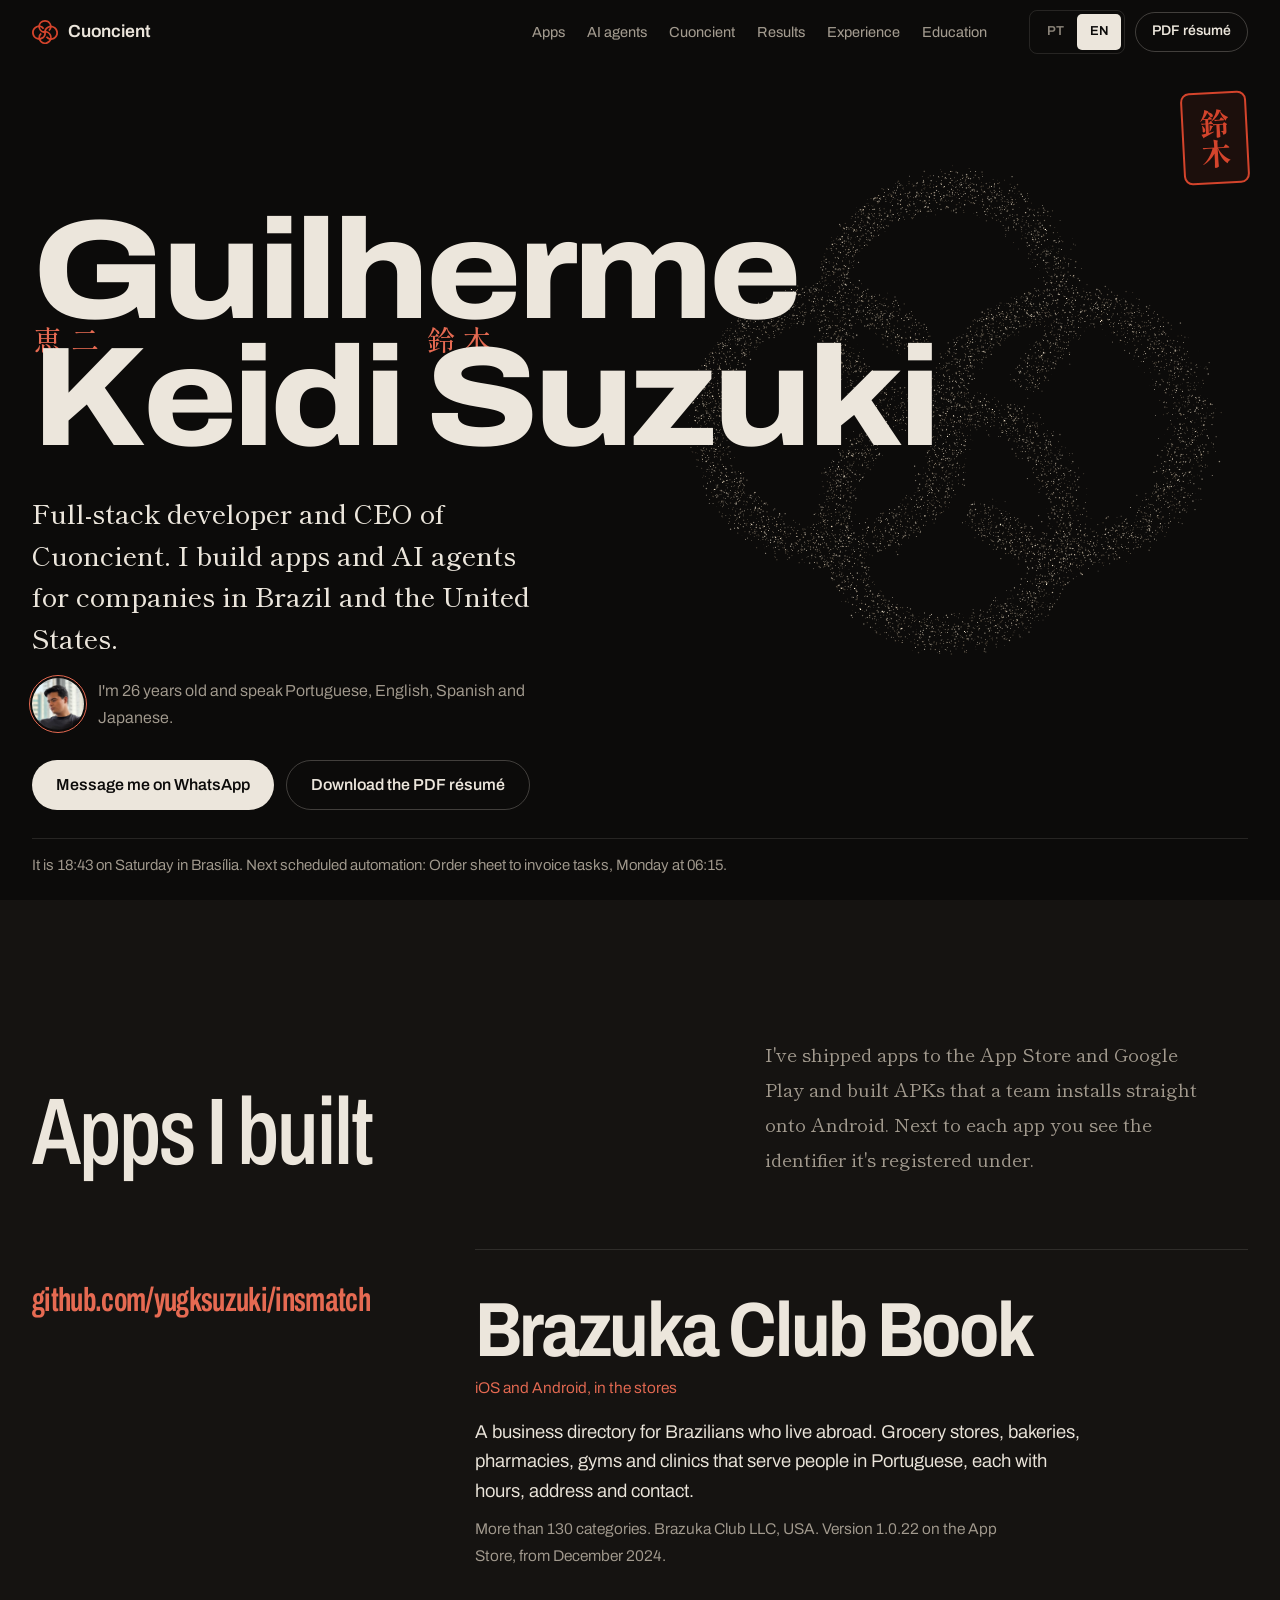
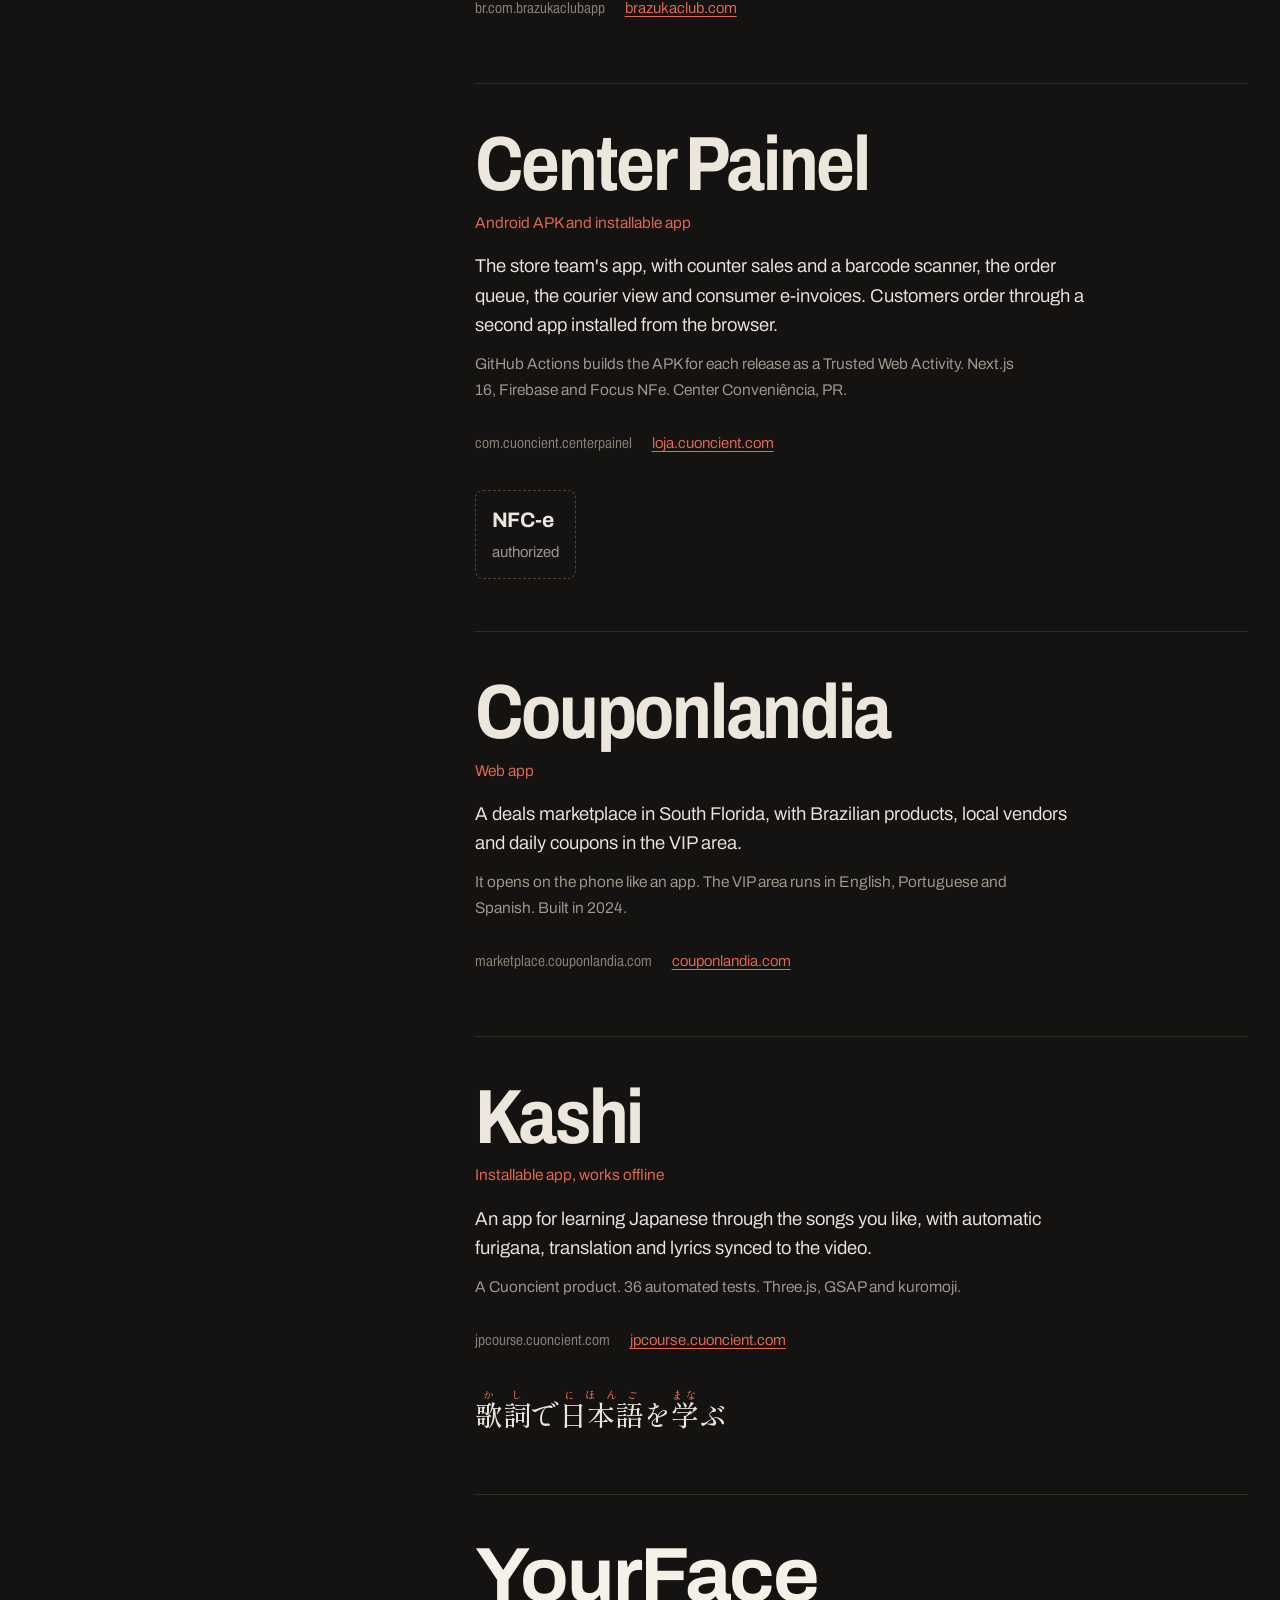
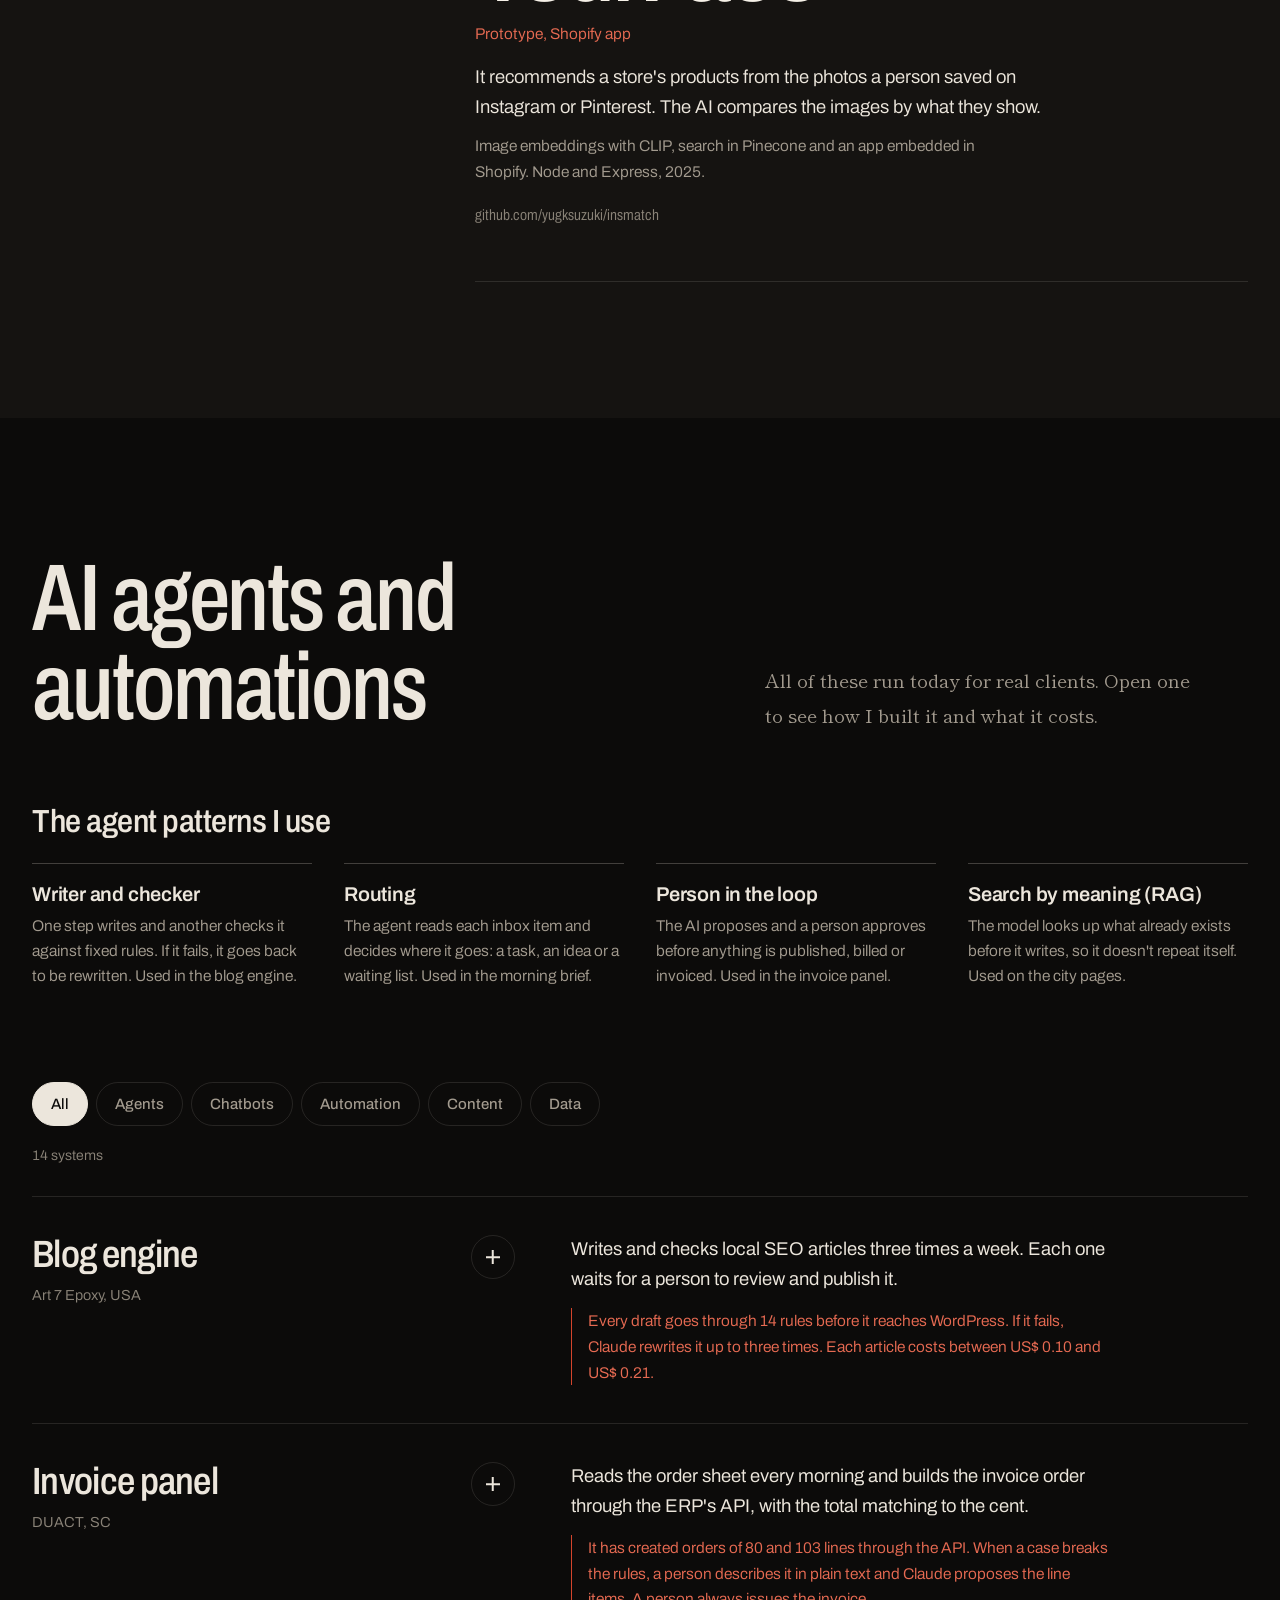
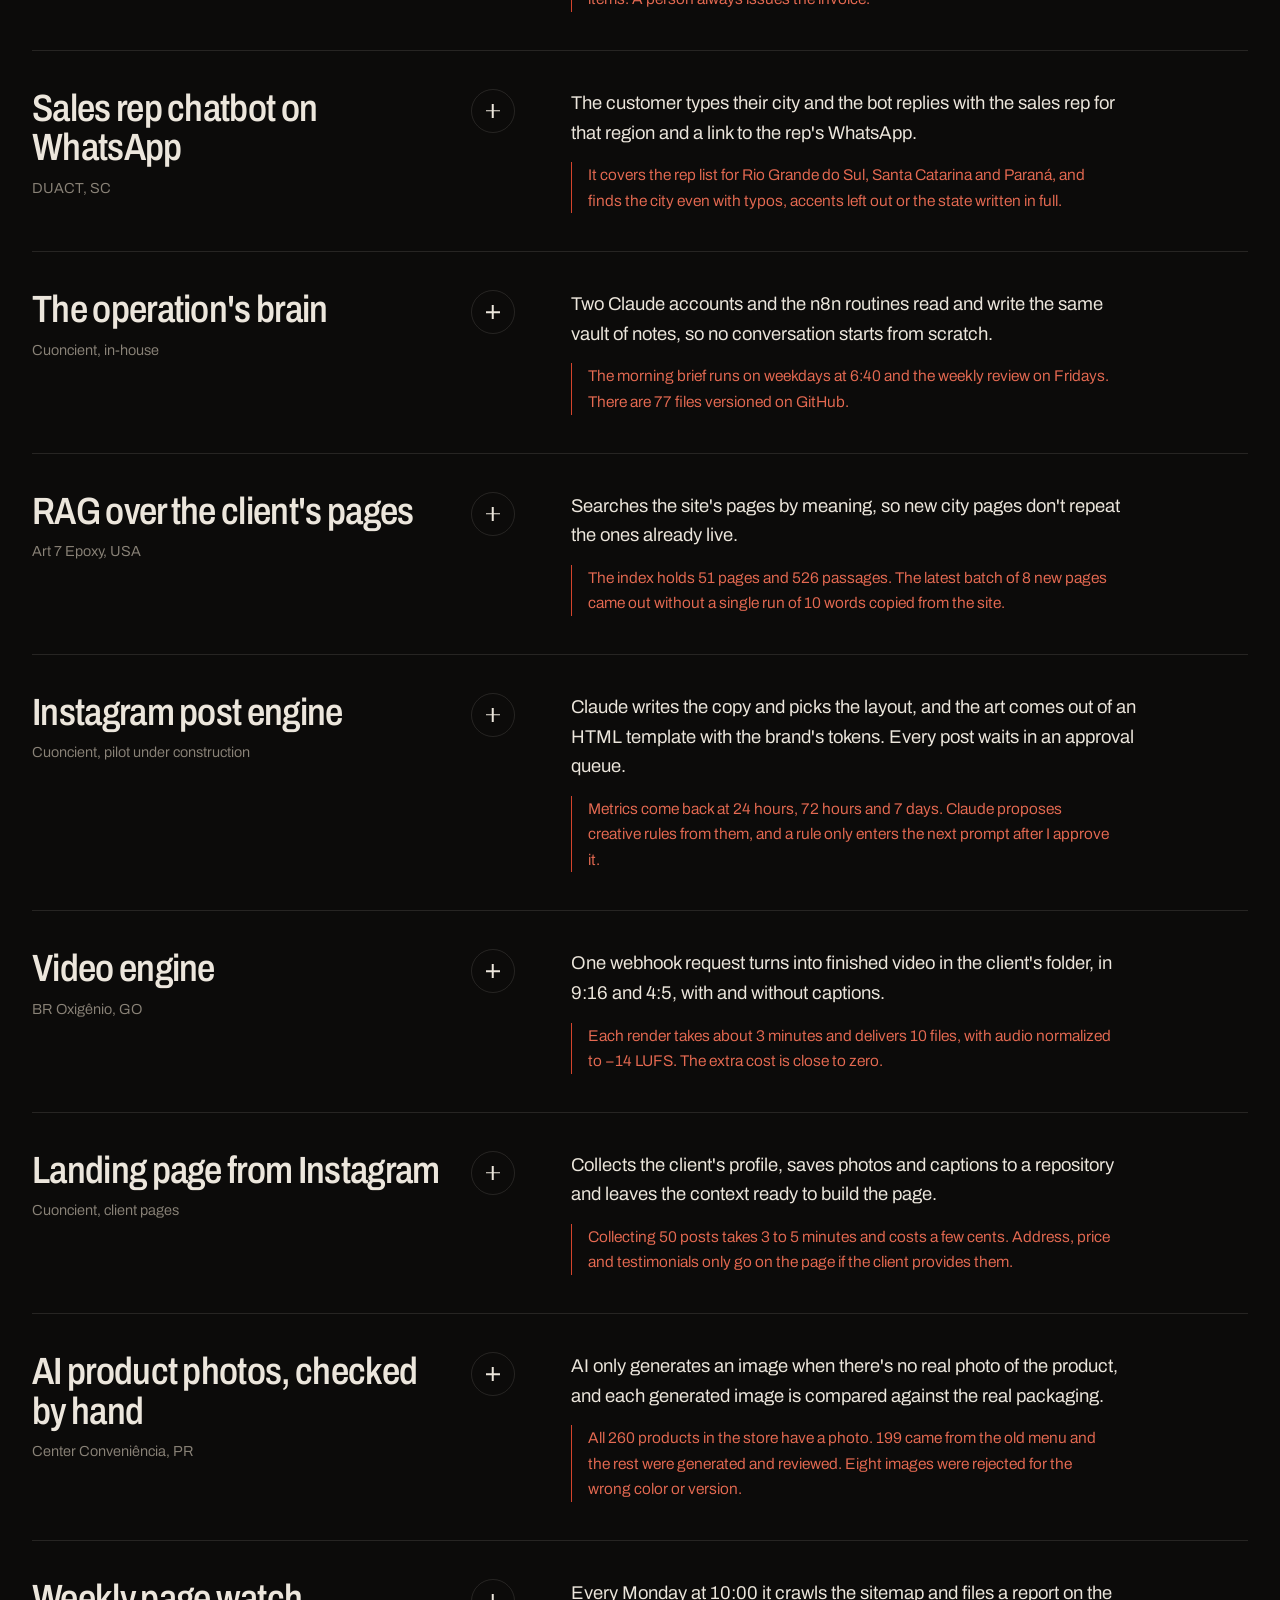
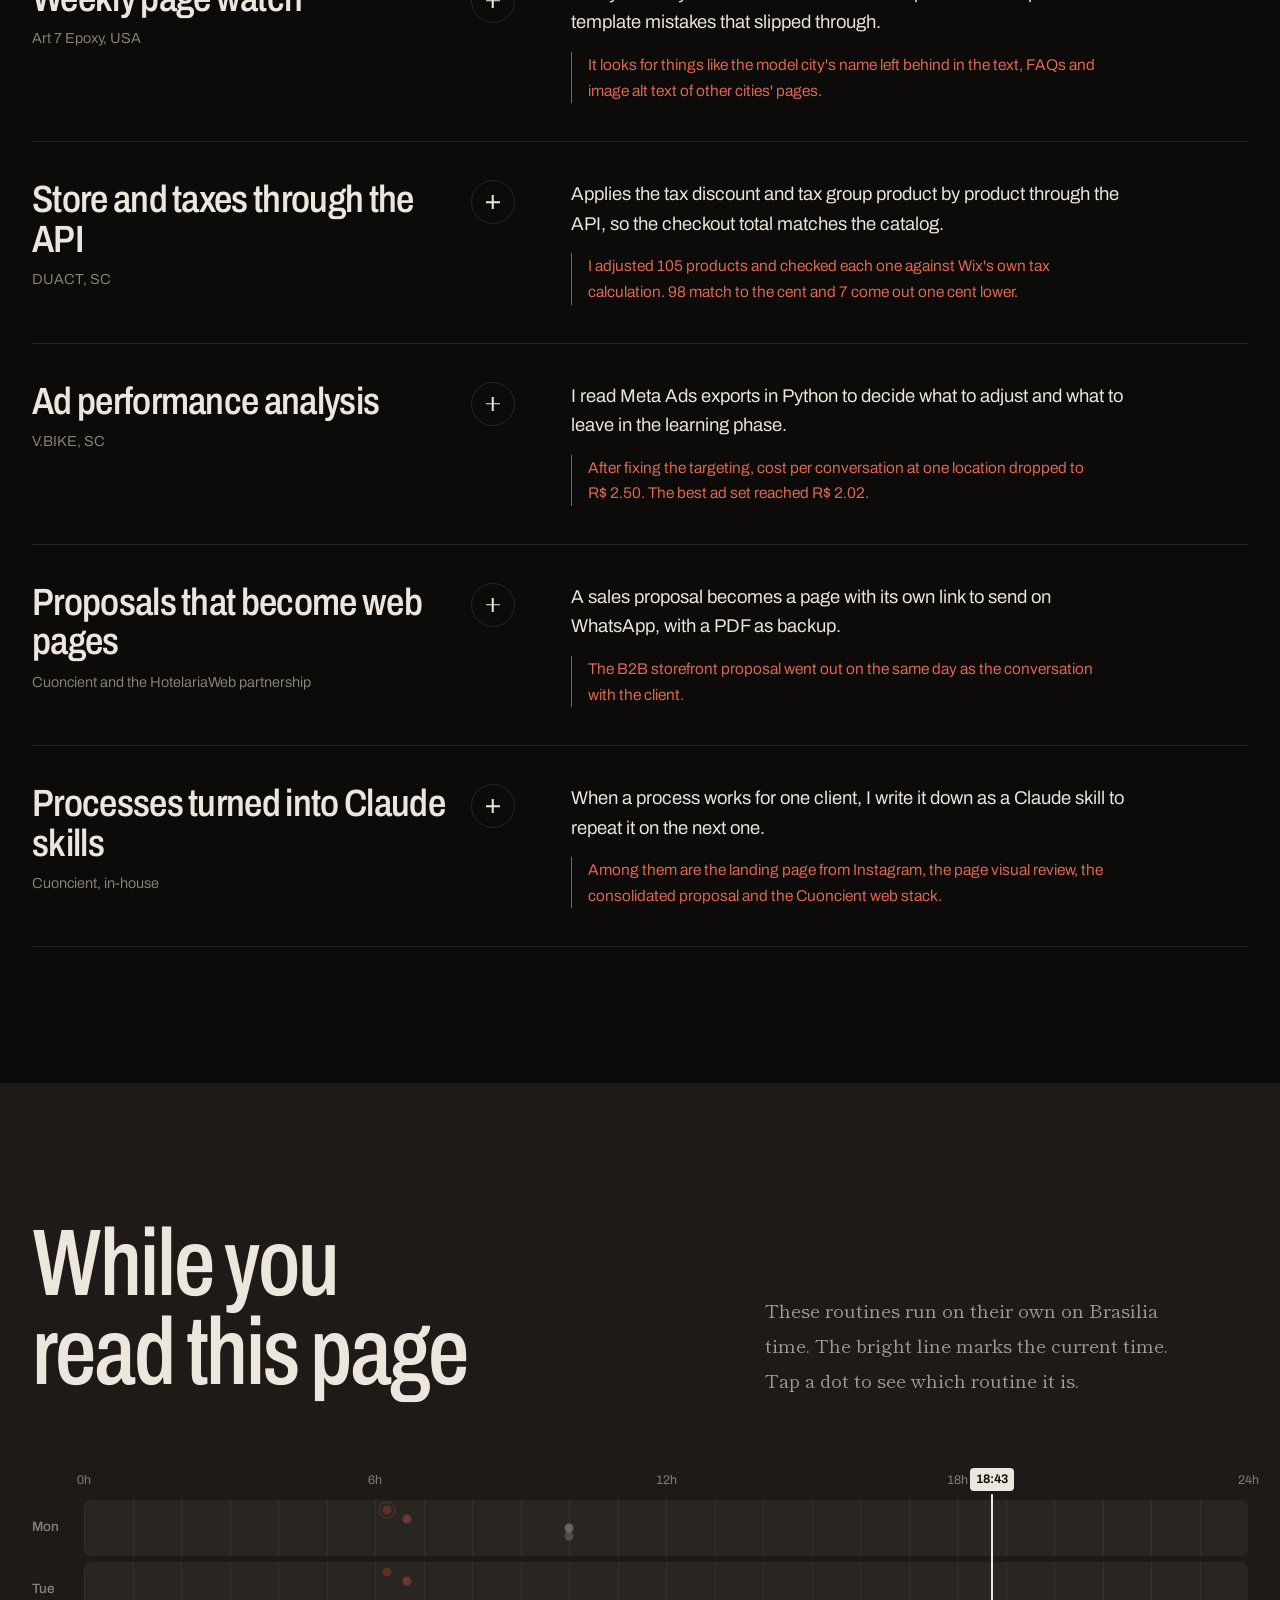
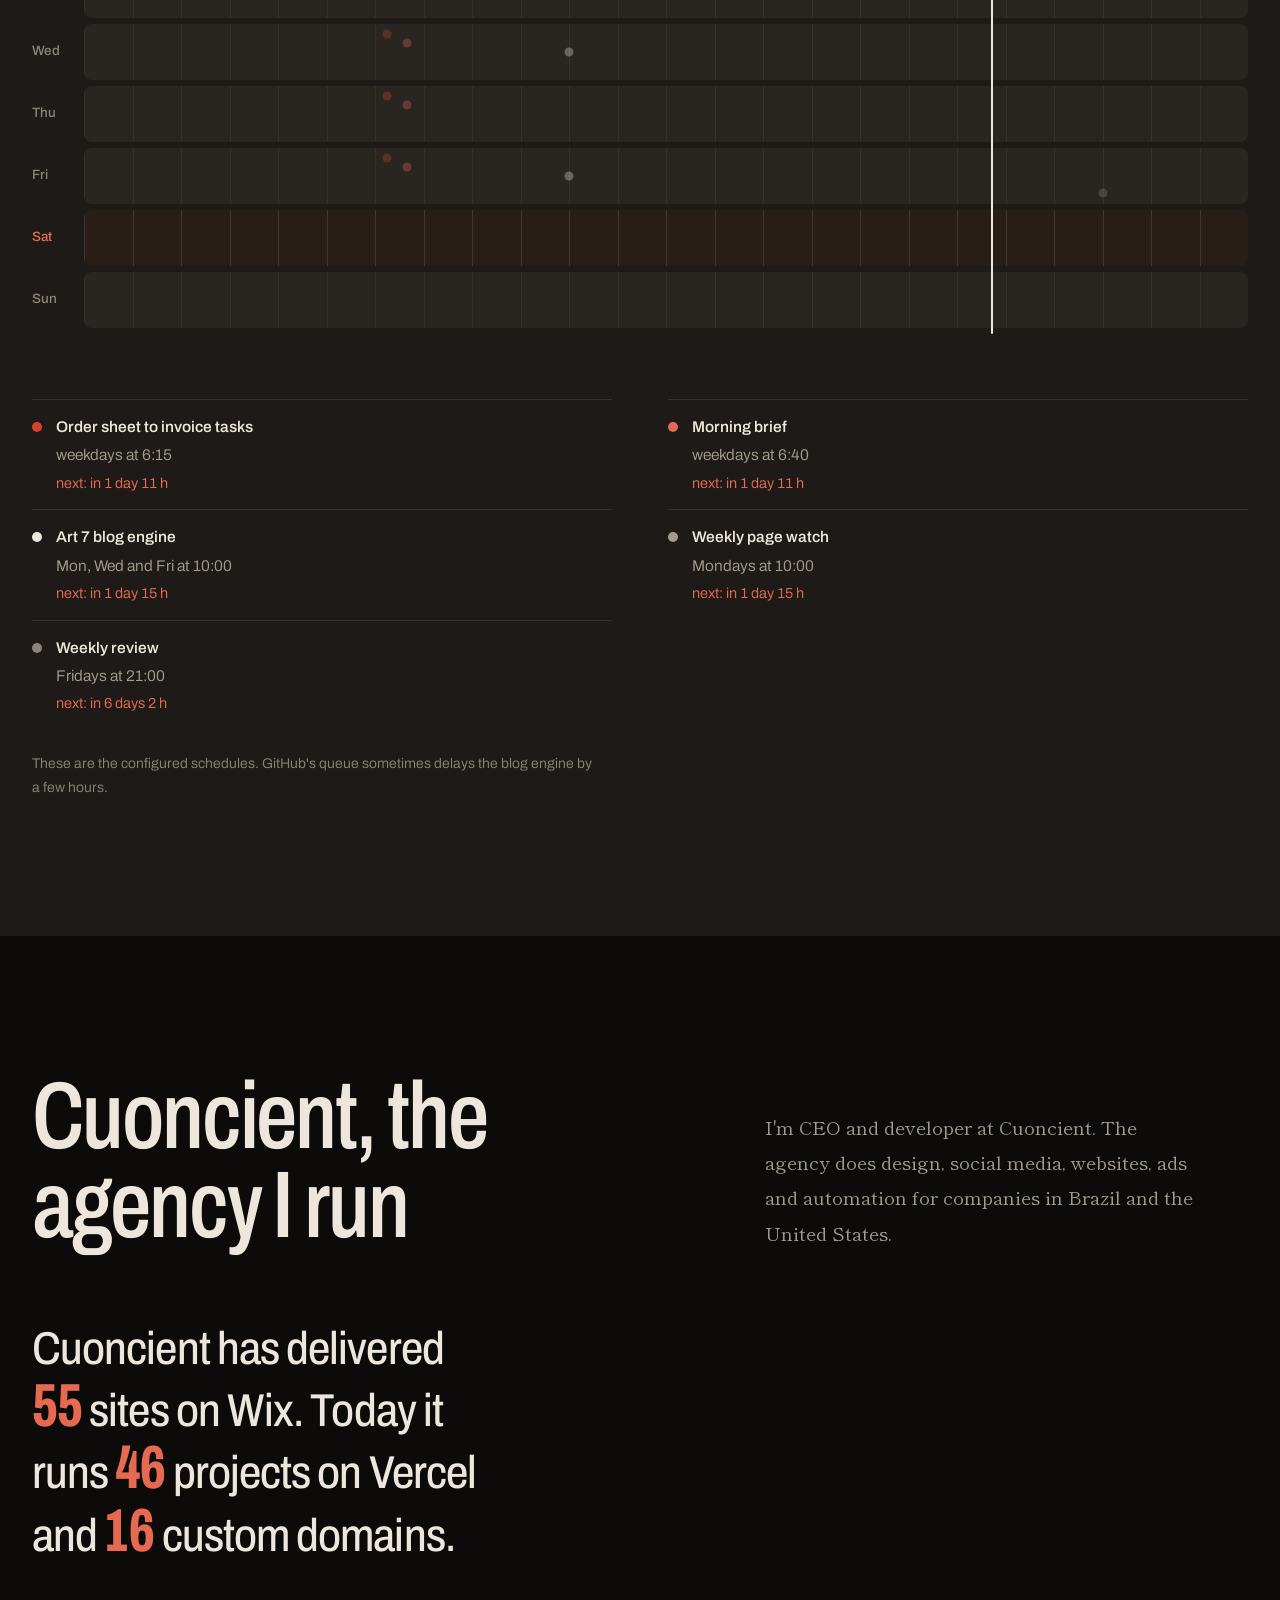
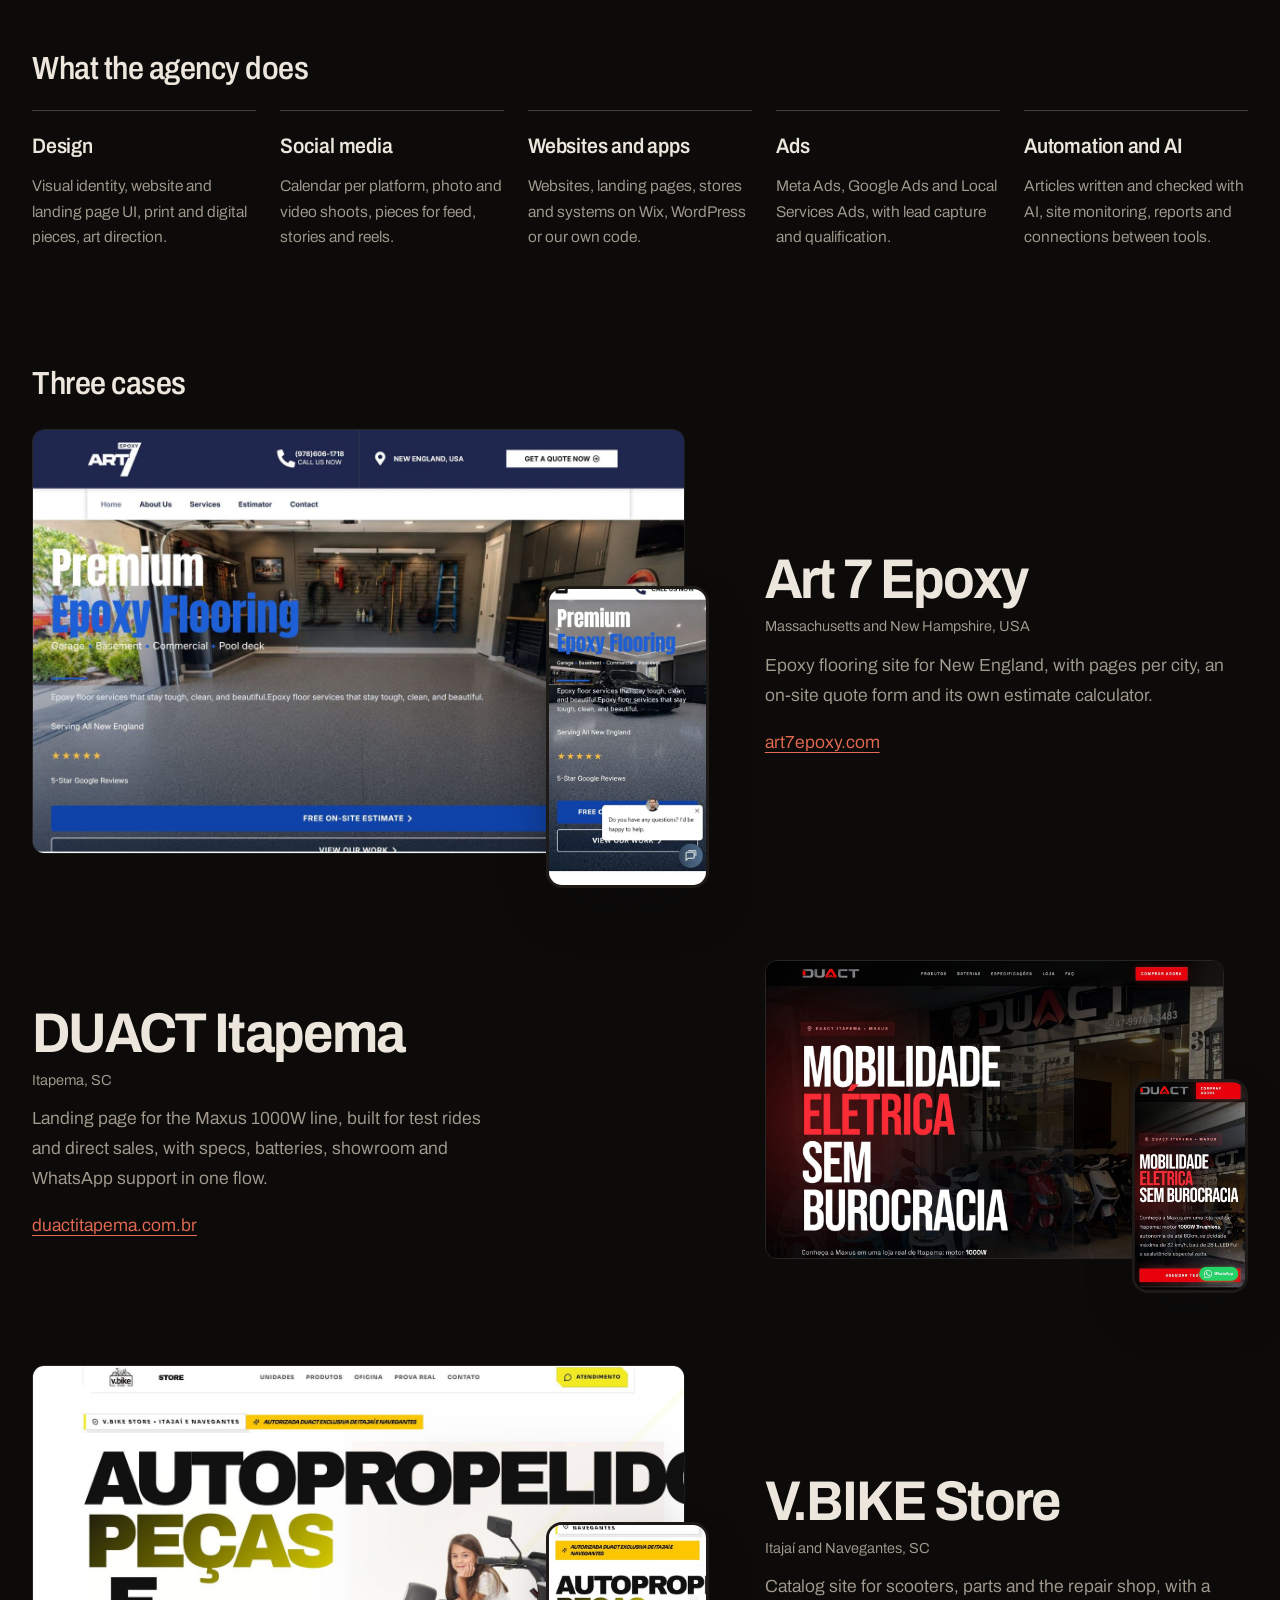
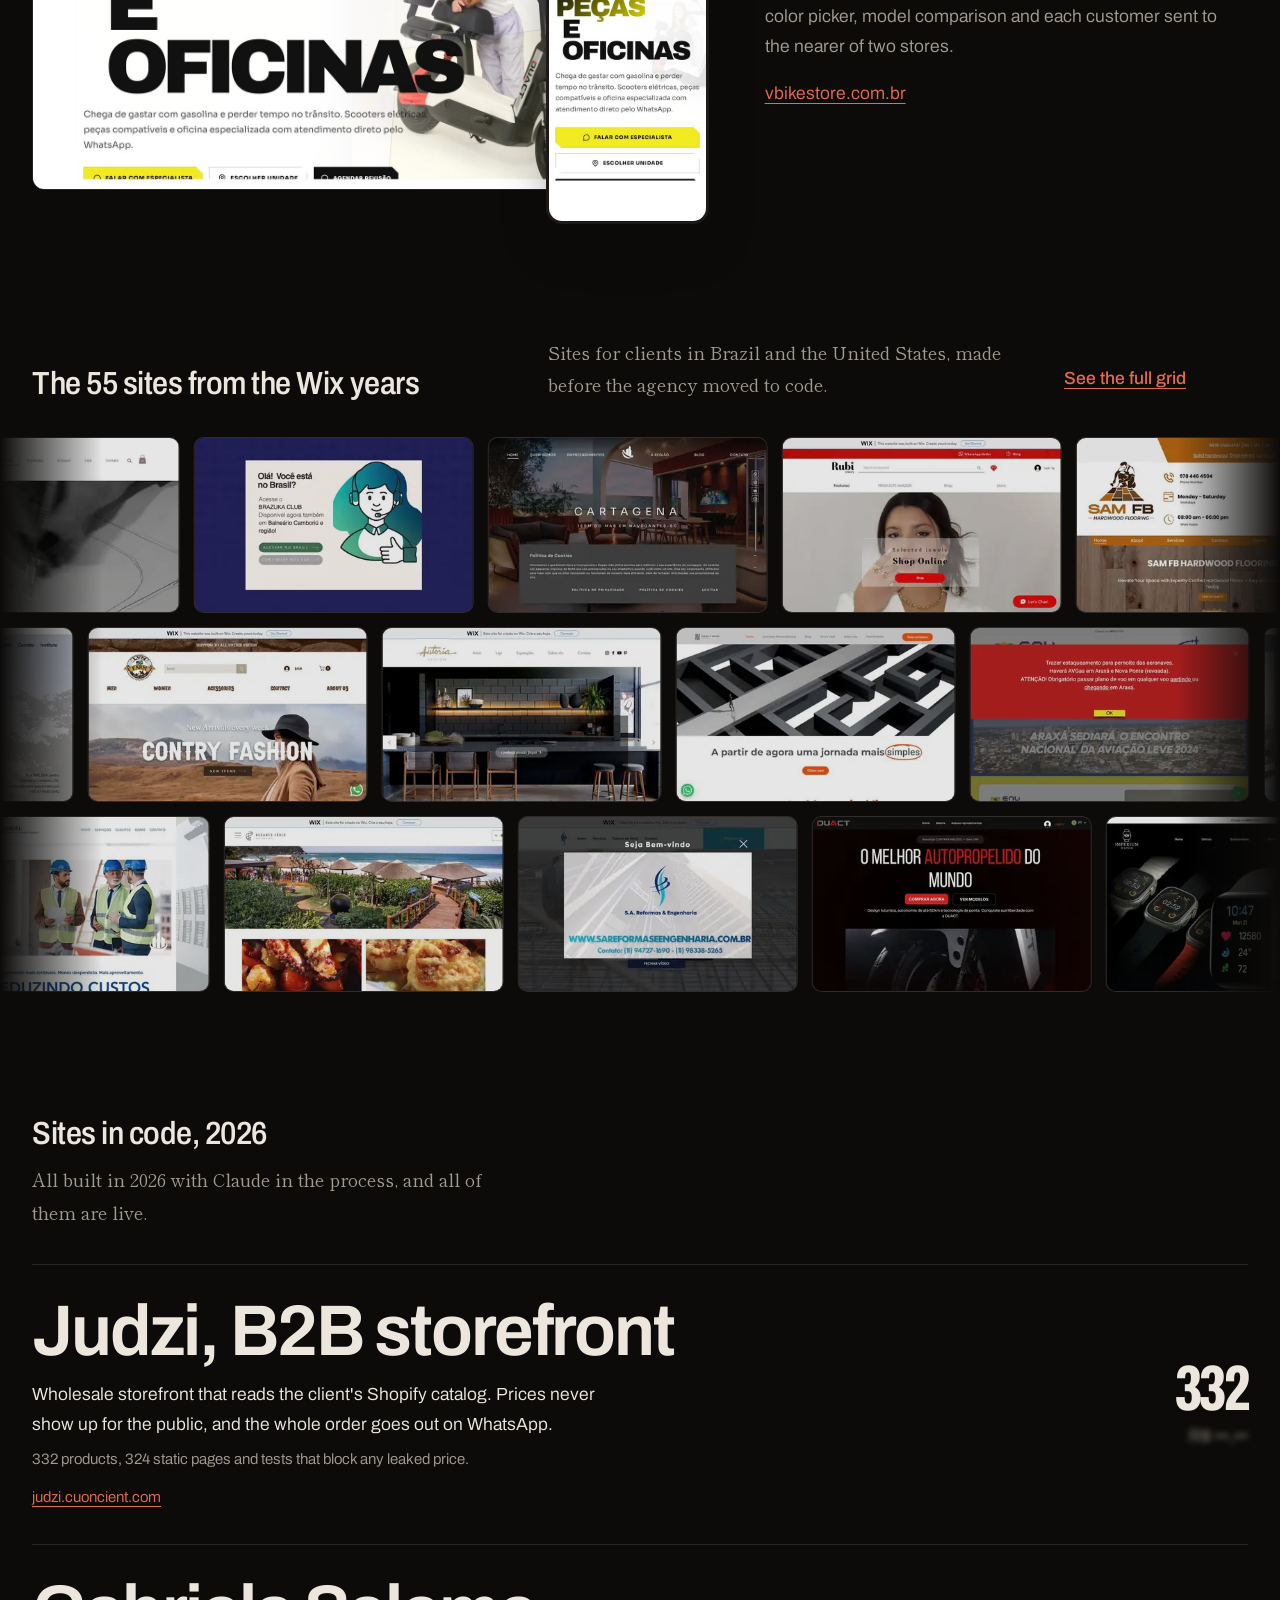
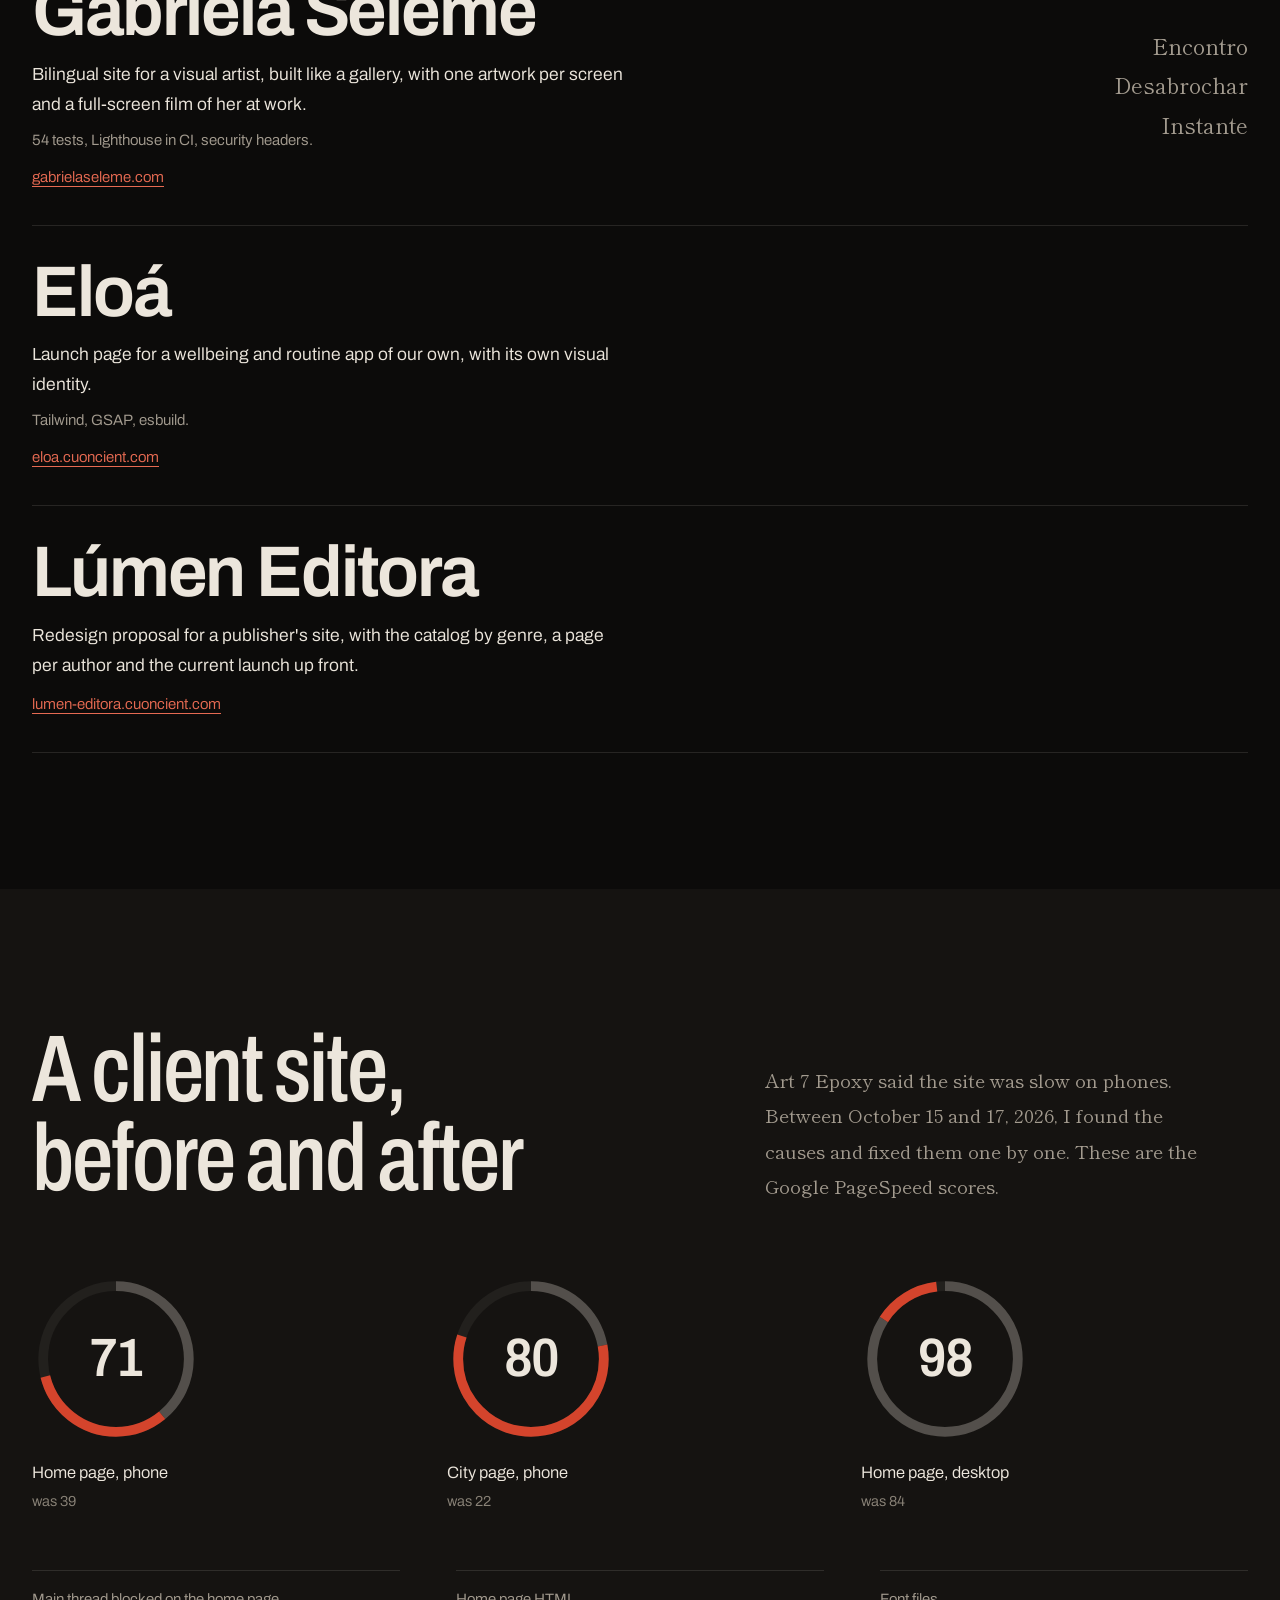
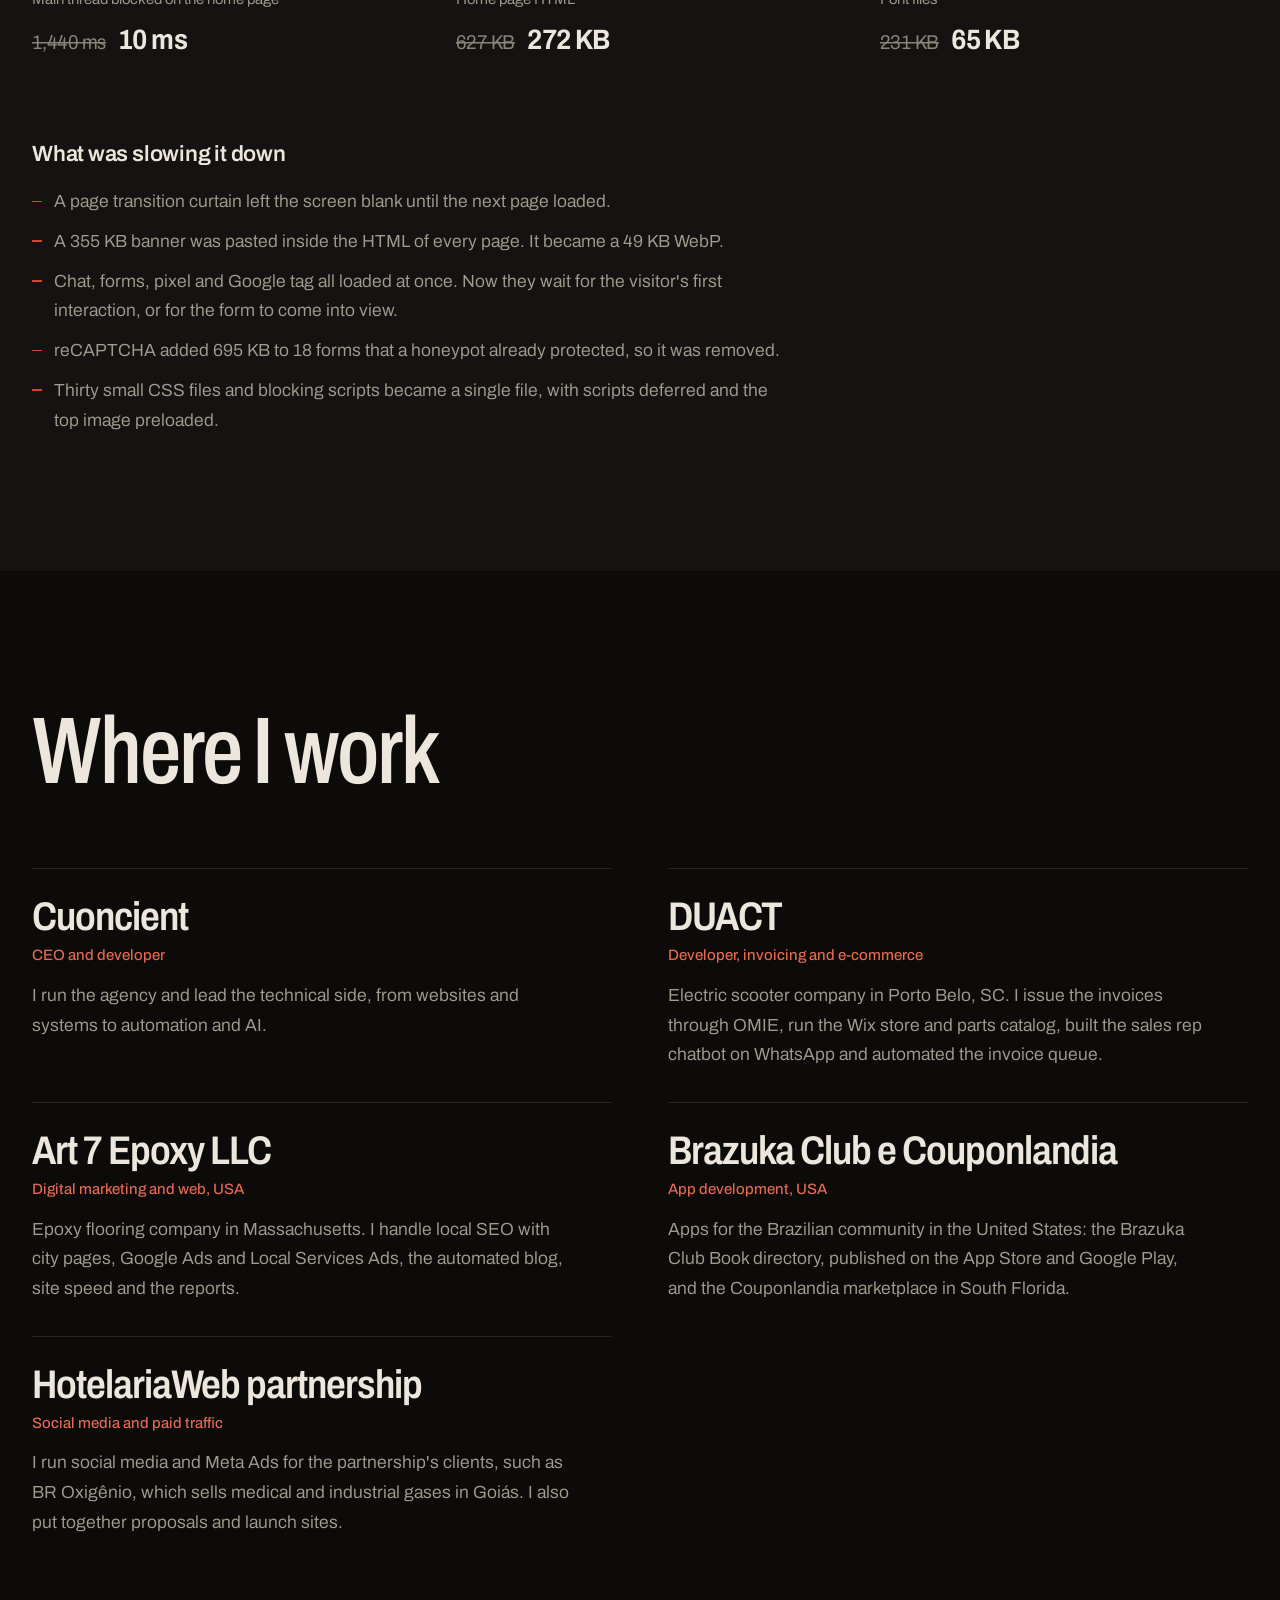
==== commit 35e12f14: "/gui: paleta tinta e carimbo, sem o Agustin, mais Three.js e GSAP - Paleta nova escolhida pelo Gui: " ====
--- a/gui/index.html
+++ b/gui/index.html
@@ -16,7 +16,7 @@
 <meta property="og:url" content="https://suzuki.cuoncient.com/">
 <meta property="og:title" content="Currículo de Guilherme Keidi Suzuki">
 <meta property="og:description" content="CEO da Cuoncient. Apps nas lojas, agentes de IA e chatbots que rodam para clientes, com os números de cada um.">
-<meta property="og:image" content="https://suzuki.cuoncient.com/gui/og.png?v=202610261912">
+<meta property="og:image" content="https://suzuki.cuoncient.com/gui/og.png?v=202610261931">
 <meta property="og:image:width" content="1200">
 <meta property="og:image:height" content="630">
 <meta property="og:image:alt" content="Guilherme Keidi Suzuki, 鈴木 恵二, currículo">
@@ -25,12 +25,12 @@
 <meta name="twitter:card" content="summary_large_image">
 <meta name="twitter:title" content="Currículo de Guilherme Keidi Suzuki">
 <meta name="twitter:description" content="CEO da Cuoncient. Apps nas lojas, agentes de IA e chatbots que rodam para clientes, com os números de cada um.">
-<meta name="twitter:image" content="https://suzuki.cuoncient.com/gui/og.png?v=202610261912">
+<meta name="twitter:image" content="https://suzuki.cuoncient.com/gui/og.png?v=202610261931">
 <link rel="icon" href="/assets/brand/favicon.svg" type="image/svg+xml">
 <link rel="preconnect" href="https://fonts.googleapis.com">
 <link rel="preconnect" href="https://fonts.gstatic.com" crossorigin>
 <link href="https://fonts.googleapis.com/css2?family=Archivo:wdth,wght@62..125,100..900&family=Shippori+Mincho:wght@400;500;700&display=swap" rel="stylesheet">
-<link rel="stylesheet" href="/gui/gui.css?v=202610261912">
+<link rel="stylesheet" href="/gui/gui.css?v=202610261931">
 <script>document.documentElement.classList.replace('no-js','js');</script>
 <script type="application/ld+json">
 {
@@ -71,6 +71,7 @@
       <a href="#resultado"><span class="roll" data-en="Results">Resultados</span></a>
       <a href="#trajetoria"><span class="roll" data-en="Experience">Trajetória</span></a>
       <a href="#formacao"><span class="roll" data-en="Education">Formação</span></a>
+      <span class="bar__ind" aria-hidden="true"></span>
     </nav>
     <div class="bar__tools">
       <div class="lang" role="group" aria-label="Idioma" data-en-label="Language">
@@ -80,6 +81,7 @@
       <a class="btn btn--ghost btn--sm js-pdf" href="/gui/curriculo-guilherme-keidi-suzuki.pdf" data-en-href="/gui/resume-guilherme-keidi-suzuki.pdf" download><span class="roll" data-en="PDF résumé">Currículo em PDF</span></a>
     </div>
   </div>
+  <span class="bar__prog" aria-hidden="true"></span>
 </header>
 
 <main>
@@ -110,6 +112,7 @@
   </div>
   <div class="shell hero__now" aria-live="off">
     <p class="js-agora">A agenda das automações está mais abaixo, no horário de Brasília.</p>
+    <button type="button" class="hero__forma js-forma" hidden><span data-en="Change the shape">Trocar o desenho</span><span class="hero__forma-n js-forma-n" lang="ja" aria-live="polite">marca</span></button>
   </div>
 </section>
 
@@ -401,21 +404,11 @@
   <div class="shell">
     <div class="sec__head">
       <h2 class="sec__t" id="cuon-t" data-en="Cuoncient, the agency I run">Cuoncient, a agência que eu dirijo</h2>
-      <p class="sec__lead" data-en="I'm CEO and developer at Cuoncient and share the leadership with Agustin Pizarro. The agency does design, social media, websites, ads and automation for companies in Brazil and the United States.">Sou CEO e desenvolvedor da Cuoncient e divido a direção com Agustin Pizarro. A agência faz design, social media, sites, anúncios e automação para empresas no Brasil e nos Estados Unidos.</p>
+      <p class="sec__lead" data-en="I'm CEO and developer at Cuoncient. The agency does design, social media, websites, ads and automation for companies in Brazil and the United States.">Sou CEO e desenvolvedor da Cuoncient. A agência faz design, social media, sites, anúncios e automação para empresas no Brasil e nos Estados Unidos.</p>
     </div>
 
     <div class="cuon-topo">
       <p class="placar" data-en="Cuoncient has delivered &lt;b&gt;55&lt;/b&gt; sites on Wix. Today it runs &lt;b&gt;46&lt;/b&gt; projects on Vercel and &lt;b&gt;16&lt;/b&gt; custom domains.">A Cuoncient entregou <b>55</b> sites no Wix. Hoje tem <b>46</b> projetos na Vercel e <b>16</b> domínios próprios no ar.</p>
-      <div class="dupla">
-        <div class="dupla__p">
-          <img src="/assets/brand/guilherme.jpg" width="240" height="240" alt="" loading="lazy">
-          <p><b>Guilherme Keidi Suzuki</b><span data-en="CEO and developer">CEO e desenvolvedor</span></p>
-        </div>
-        <div class="dupla__p">
-          <span class="dupla__ini" aria-hidden="true">AP</span>
-          <p><b>Agustin Pizarro</b><span data-en="CEO and developer">CEO e desenvolvedor</span></p>
-        </div>
-      </div>
     </div>
 
     <h3 class="sub" data-en="What the agency does">O que a agência faz</h3>
@@ -571,7 +564,7 @@
     <ul class="papeis">
       <li class="papel">
         <h3><span>Cuoncient</span> <small data-en="CEO and developer">CEO e desenvolvedor</small></h3>
-        <p data-en="I run the agency with Agustin Pizarro and lead the technical side, from websites and systems to automation and AI.">Dirijo a agência com Agustin Pizarro e cuido da parte técnica, de sites e sistemas a automações e IA.</p>
+        <p data-en="I run the agency and lead the technical side, from websites and systems to automation and AI.">Dirijo a agência e cuido da parte técnica, de sites e sistemas a automações e IA.</p>
       </li>
       <li class="papel">
         <h3><span>DUACT</span> <small data-en="Developer, invoicing and e-commerce">Desenvolvedor, notas fiscais e e-commerce</small></h3>
@@ -726,7 +719,7 @@
 <script src="/gui/vendor/Flip.min.js" defer></script>
 <script src="/gui/vendor/DrawSVGPlugin.min.js" defer></script>
 <script src="/gui/vendor/lenis.min.js" defer></script>
-<script src="/gui/gui.js?v=202610261912" defer></script>
-<script type="module" src="/gui/hero3d.js?v=202610261912"></script>
+<script src="/gui/gui.js?v=202610261931" defer></script>
+<script type="module" src="/gui/hero3d.js?v=202610261931"></script>
 </body>
 </html>
--- a/gui/gui.css
+++ b/gui/gui.css
@@ -1,2 +1,2 @@
 /*! tailwindcss v4.3.3 | MIT License | https://tailwindcss.com */
-@layer properties{@supports (((-webkit-hyphens:none)) and (not (margin-trim:inline))) or ((-moz-orient:inline) and (not (color:rgb(from red r g b)))){*,:before,:after,::backdrop{--tw-border-style:solid;--tw-blur:initial;--tw-brightness:initial;--tw-contrast:initial;--tw-grayscale:initial;--tw-hue-rotate:initial;--tw-invert:initial;--tw-opacity:initial;--tw-saturate:initial;--tw-sepia:initial;--tw-drop-shadow:initial;--tw-drop-shadow-color:initial;--tw-drop-shadow-alpha:100%;--tw-drop-shadow-size:initial}}}@layer theme{:root,:host{--font-sans:"Archivo", "Helvetica Neue", Helvetica, Arial, sans-serif;--font-mono:ui-monospace, SFMono-Regular, Menlo, Monaco, Consolas, "Liberation Mono", "Courier New", monospace;--default-transition-duration:.15s;--default-transition-timing-function:cubic-bezier(.4, 0, .2, 1);--default-font-family:var(--font-sans);--default-mono-font-family:var(--font-mono);--color-sumi:#06070a;--color-ai:#0b1222;--color-ai-2:#111c33;--color-papel:#eef1f5;--color-branco:#f7f9fc;--color-nevoa:#b4bdcc;--color-gin:#8d96a6;--color-linha:#d6e0f021;--color-linha-forte:#d6e0f042;--color-trilho:#d6e0f012;--color-asagi:#1aa5b8;--color-asagi-claro:#82dce8;--color-shu:#e3573c;--color-shu-claro:#f2937b;--color-yamabuki:#e9b452;--color-matcha:#8fd6a6;--color-caso-art7:#5b82ee;--color-caso-duact:#e8574d;--color-caso-vbike:#e2be3c;--font-mincho:"Shippori Mincho", "Hiragino Mincho ProN", "Yu Mincho", Georgia, serif;--ease-saida:cubic-bezier(.16, 1, .3, 1)}}@layer base{*,:after,:before,::backdrop{box-sizing:border-box;border:0 solid;margin:0;padding:0}::file-selector-button{box-sizing:border-box;border:0 solid;margin:0;padding:0}html,:host{-webkit-text-size-adjust:100%;tab-size:4;line-height:1.5;font-family:var(--default-font-family,-apple-system, BlinkMacSystemFont, "Segoe UI", Roboto, "Helvetica Neue", "Noto Sans", Arial, sans-serif, "Apple Color Emoji", "Segoe UI Emoji", "Segoe UI Symbol", "Noto Color Emoji");font-feature-settings:var(--default-font-feature-settings,normal);font-variation-settings:var(--default-font-variation-settings,normal);-webkit-tap-highlight-color:transparent}hr{height:0;color:inherit;border-top-width:1px}abbr:where([title]){-webkit-text-decoration:underline dotted;text-decoration:underline dotted}h1,h2,h3,h4,h5,h6{font-size:inherit;font-weight:inherit}a{color:inherit;-webkit-text-decoration:inherit;-webkit-text-decoration:inherit;-webkit-text-decoration:inherit;text-decoration:inherit}code,kbd,samp,pre{font-family:var(--default-mono-font-family,ui-monospace, SFMono-Regular, Menlo, Monaco, Consolas, "Liberation Mono", "Courier New", monospace);font-feature-settings:var(--default-mono-font-feature-settings,normal);font-variation-settings:var(--default-mono-font-variation-settings,normal);font-size:1em}small{font-size:80%}sub,sup{vertical-align:baseline;font-size:75%;line-height:0;position:relative}sub{bottom:-.25em}sup{top:-.5em}table{text-indent:0;border-color:inherit;border-collapse:collapse}:-moz-focusring:where(:not(iframe)){outline:auto}progress{vertical-align:baseline}summary{display:list-item}ol,ul,menu{list-style:none}img,svg,video,canvas,audio,iframe,embed,object{vertical-align:middle;display:block}img,video{max-width:100%;height:auto}button,input,select,optgroup,textarea{font:inherit;font-feature-settings:inherit;font-variation-settings:inherit;letter-spacing:inherit;color:inherit;opacity:1;background-color:#0000;border-radius:0}::file-selector-button{font:inherit;font-feature-settings:inherit;font-variation-settings:inherit;letter-spacing:inherit;color:inherit;opacity:1;background-color:#0000;border-radius:0}:where(select:is([multiple],[size])) optgroup{font-weight:bolder}:where(select:is([multiple],[size])) optgroup option{padding-inline-start:20px}::file-selector-button{margin-inline-end:4px}::placeholder{opacity:1}@supports (not ((-webkit-appearance:-apple-pay-button))) or (contain-intrinsic-size:1px){::placeholder{color:currentColor}@supports (color:color-mix(in lab, red, red)){::placeholder{color:color-mix(in oklab, currentcolor 50%, transparent)}}}textarea{resize:vertical}::-webkit-search-decoration{-webkit-appearance:none}::-webkit-date-and-time-value{min-height:1lh;text-align:inherit}::-webkit-datetime-edit{display:inline-flex}::-webkit-datetime-edit-fields-wrapper{padding:0}::-webkit-datetime-edit{padding-block:0}::-webkit-datetime-edit-year-field{padding-block:0}::-webkit-datetime-edit-month-field{padding-block:0}::-webkit-datetime-edit-day-field{padding-block:0}::-webkit-datetime-edit-hour-field{padding-block:0}::-webkit-datetime-edit-minute-field{padding-block:0}::-webkit-datetime-edit-second-field{padding-block:0}::-webkit-datetime-edit-millisecond-field{padding-block:0}::-webkit-datetime-edit-meridiem-field{padding-block:0}::-webkit-calendar-picker-indicator{line-height:1}:-moz-ui-invalid{box-shadow:none}button,input:where([type=button],[type=reset],[type=submit]){appearance:button}::file-selector-button{appearance:button}::-webkit-inner-spin-button{height:auto}::-webkit-outer-spin-button{height:auto}[hidden]:where(:not([hidden=until-found])){display:none!important}:root{color-scheme:dark;--shell:min(100% - 32px, 1240px);--bar-h:64px;--veu-barra:#06070acc}@supports (color:color-mix(in lab, red, red)){:root{--veu-barra:color-mix(in oklab, var(--color-sumi) 80%, transparent)}}:root{--veu-ai:#111c3399}@supports (color:color-mix(in lab, red, red)){:root{--veu-ai:color-mix(in oklab, var(--color-ai-2) 60%, transparent)}}:root{--veu-asagi:#1aa5b829}@supports (color:color-mix(in lab, red, red)){:root{--veu-asagi:color-mix(in oklab, var(--color-asagi) 16%, transparent)}}:root{--veu-shu:#e3573c14}@supports (color:color-mix(in lab, red, red)){:root{--veu-shu:color-mix(in oklab, var(--color-shu) 8%, transparent)}}:root{--veu-sombra:#06070ad9}@supports (color:color-mix(in lab, red, red)){:root{--veu-sombra:color-mix(in oklab, var(--color-sumi) 85%, transparent)}}:root{--sombra:0 24px 60px -24px var(--veu-sombra);--p-papel:#fff;--p-tinta:#111418;--p-sub:#3a4048;--p-fraco:#6b717a;--p-regra:#d9dde2;--p-acento:#0d6c79;--p-shu:#b8402b;--p-ano:#8a5a00}@media (min-width:640px){:root{--shell:min(100% - 64px, 1240px)}}html{background:var(--color-sumi);scroll-padding-top:calc(var(--bar-h) + 16px);overflow-x:clip}body{background:var(--color-sumi);color:var(--color-papel);font-family:var(--font-sans);font-variation-settings:"wdth" 100;-webkit-font-smoothing:antialiased;text-rendering:optimizelegibility;scrollbar-color:var(--color-linha-forte) var(--color-sumi);caret-color:var(--color-asagi-claro);font-size:17.5px;font-weight:360;line-height:1.7;overflow-x:clip}b,strong{font-weight:620}::selection{background:var(--color-asagi);color:var(--color-sumi)}a{color:inherit;text-underline-offset:.22em;text-decoration-thickness:1px}:focus-visible{outline:2px solid var(--color-asagi-claro);outline-offset:3px;border-radius:4px}[hidden]{display:none!important}h1,h2,h3,h4{overflow-wrap:break-word;min-width:0}code{font-family:var(--font-sans);font-size:inherit}}@layer components{.shell{width:var(--shell);margin-inline:auto}.skip{z-index:60;background:var(--color-papel);color:var(--color-sumi);border-radius:6px;padding:10px 14px;font-weight:600;position:absolute;top:-60px;left:16px}.skip:focus{top:12px}.roll{text-shadow:0 2.2em;transition:transform .5s var(--ease-saida);display:inline-block}a:hover .roll,a:focus-visible .roll,.btn:hover .roll{transform:translateY(-2.2em)}.bar{z-index:50;height:var(--bar-h);border-bottom:1px solid #0000;transition:background-color .4s,border-color .4s;position:fixed;inset:0 0 auto}.bar.is-solida{background:var(--veu-barra);-webkit-backdrop-filter:blur(16px)saturate(1.2);backdrop-filter:blur(16px)saturate(1.2);border-color:var(--color-linha)}.bar__in{align-items:center;gap:24px;height:100%;display:flex}.bar__brand{letter-spacing:-.01em;align-items:center;gap:10px;min-height:44px;font-weight:620;text-decoration:none;display:inline-flex}.bar__mark{width:26px;height:26px;color:var(--color-asagi);flex:none}.bar__nav{gap:2px;margin-left:auto;display:none}.bar__nav a{color:var(--color-nevoa);white-space:nowrap;border-radius:6px;height:40px;padding:0 10px;font-size:14.5px;font-weight:420;line-height:40px;text-decoration:none;transition:color .2s;overflow:hidden}.bar__nav a:hover,.bar__nav a.is-aqui{color:var(--color-papel)}.bar__nav a.is-aqui{box-shadow:inset 0 -2px 0 var(--color-asagi)}.bar__tools{align-items:center;gap:10px;margin-left:auto;display:flex}@media (min-width:1140px){.bar__nav{display:flex}.bar__tools{margin-left:8px}}@media (max-width:520px){.bar__tools .btn{display:none}}.lang{border:1px solid var(--color-linha);border-radius:8px;padding:3px;display:inline-flex}.lang button{font:inherit;color:var(--color-gin);cursor:pointer;background:0 0;border:0;border-radius:5px;min-width:44px;min-height:36px;font-size:13px;font-weight:600;transition:color .2s,background-color .2s}.lang button:hover{color:var(--color-papel)}.lang button[aria-pressed=true]{color:var(--color-sumi);background:var(--color-papel)}.btn{white-space:nowrap;cursor:pointer;border-radius:999px;justify-content:center;align-items:center;min-height:50px;padding:0 24px;font-size:16px;font-weight:560;line-height:1.2;text-decoration:none;transition:background-color .3s,color .3s,border-color .3s,box-shadow .3s;display:inline-flex;overflow:hidden}.btn--sm{min-height:40px;padding:0 16px;font-size:14px}.btn--solid{background:var(--color-papel);color:var(--color-sumi)}.btn--solid:hover{background:var(--color-branco);box-shadow:0 12px 30px -14px var(--veu-sombra)}.btn--solid:active{background:var(--color-nevoa)}.btn--ghost{border:1px solid var(--color-linha-forte);color:var(--color-papel)}.btn--ghost:hover{border-color:var(--color-asagi-claro);color:var(--color-branco)}.btn--ghost:active{background:var(--veu-asagi)}.hero{isolation:isolate;flex-direction:column;min-height:100svh;display:flex;position:relative;overflow:hidden}.hero__gl{z-index:-1;width:100%;height:100%;position:absolute;inset:0}.hero__fallback{z-index:-2;color:var(--color-asagi);opacity:.14;aspect-ratio:1;width:min(62vw,640px);position:absolute;top:50%;right:-6vw;translate:0 -50%}.gl-on .hero__fallback{display:none}.hero__grid{padding-top:calc(var(--bar-h) + 40px);flex:1;grid-template-columns:minmax(0,1fr);align-items:end;gap:28px;padding-bottom:28px;display:grid;position:relative}.hero__main{min-width:0;max-width:100%}.nome{letter-spacing:-.03em;margin:0;font-size:clamp(46px,11.2vw,168px);font-weight:760;line-height:.9}.nome__line{white-space:nowrap;display:block}.nome__br{display:block}@media (min-width:640px){.nome__br{display:inline}}.nome__w{display:inline-block;position:relative}.nome__w[data-kanji]:before{content:attr(data-kanji);font-family:var(--font-mincho);letter-spacing:.3em;color:var(--color-shu-claro);font-size:.2em;font-weight:500;line-height:1;position:absolute;top:-.34em;left:.08em}.nome .char{font-variation-settings:"wdth" calc(var(--wd,112) + var(--resp,0)), "wght" var(--wg,760);display:inline-block}.hero__role{max-width:34ch;font-family:var(--font-mincho);color:var(--color-papel);margin:30px 0 0;font-size:clamp(20px,2.2vw,27px);font-weight:500;line-height:1.55}.hero__eu{align-items:center;gap:14px;margin-top:18px;display:flex}.hero__foto{object-fit:cover;outline:1.5px solid var(--color-asagi-claro);outline-offset:2px;border-radius:50%;flex:none;width:52px;height:52px}.hero__facts{color:var(--color-nevoa);max-width:52ch;margin:0;font-size:16px}.hero__cta{flex-wrap:wrap;gap:12px;margin-top:28px;display:flex}.hanko{right:0;top:calc(var(--bar-h) + 28px);margin:0;position:absolute}.hanko__selo{writing-mode:vertical-rl;font-family:var(--font-mincho);color:var(--color-shu);border:2.5px solid var(--color-shu);background:var(--veu-shu);border-radius:9px;place-items:center;width:66px;height:92px;font-size:30px;font-weight:700;line-height:1.02;display:grid;rotate:-3deg}@media (max-width:639px){.hanko{top:calc(var(--bar-h) + 16px)}.hanko__selo{width:46px;height:66px;font-size:21px}}.hero__now{padding-bottom:22px}.hero__now p{border-top:1px solid var(--color-linha);color:var(--color-nevoa);font-variant-numeric:tabular-nums;margin:0;padding-top:16px;font-size:15px}.sec{padding-block:96px;position:relative}@media (min-width:900px){.sec{padding-block:136px}}.sec--apps,.sec--agenda,.sec--res,.sec--form,.sec--fim{background:var(--color-ai)}.sec--agenda{background:var(--color-ai-2)}.sec--linha:before{content:"";width:var(--shell);background:var(--color-linha);height:1px;position:absolute;top:0;left:50%;translate:-50%}.sec__head{gap:22px;margin-bottom:52px;display:grid}@media (min-width:900px){.sec__head{grid-template-columns:minmax(0,7fr) minmax(0,5fr);align-items:end;gap:56px;margin-bottom:72px}}.sec__t{letter-spacing:-.022em;font-variation-settings:"wdth" var(--twd,72);text-wrap:balance;margin:0;font-size:clamp(44px,7.4vw,96px);font-weight:540;line-height:.94}.sec__t .char{display:inline-block}.sec__lead{font-family:var(--font-mincho);color:var(--color-nevoa);max-width:44ch;margin:0;font-size:19px;font-weight:400;line-height:1.85}.sub{letter-spacing:-.015em;font-variation-settings:"wdth" 86;margin:0;font-size:clamp(24px,2.6vw,32px);font-weight:560;line-height:1.1}.sub__lead{font-family:var(--font-mincho);color:var(--color-nevoa);max-width:52ch;margin:12px 0 0;font-size:18px;line-height:1.8}.link{min-height:44px;color:var(--color-asagi-claro);align-items:center;font-weight:500;text-decoration:underline;display:inline-flex;overflow:hidden}.apps{gap:0;display:grid}@media (min-width:1024px){.apps{grid-template-columns:minmax(0,4fr) minmax(0,8fr);align-items:start;gap:56px}}.apps__palco{margin:0;display:none}@media (min-width:1024px){.apps__palco{top:calc(var(--bar-h) + 48px);padding-top:34px;display:block;position:sticky}.apps__palco span{letter-spacing:-.02em;font-variation-settings:"wdth" 62;color:var(--color-asagi-claro);overflow-wrap:anywhere;font-variant-numeric:tabular-nums;font-size:clamp(26px,2.6vw,40px);font-weight:640;line-height:1.08;display:block}}.apps__lista{border-bottom:1px solid var(--color-linha);margin:0;padding:0;list-style:none}.app{border-top:1px solid var(--color-linha);gap:10px;padding:34px 0 40px;display:grid}@media (min-width:900px){.app{padding:44px 0 52px}}.app__onde{color:var(--color-asagi-claro);margin:-2px 0 0;font-size:15.5px}.app__nome{letter-spacing:-.03em;font-variation-settings:"wdth" var(--awd,84);transition:font-variation-settings .9s var(--ease-saida), color .4s;margin:0;font-size:clamp(40px,6vw,86px);font-weight:680;line-height:.96}.app.is-ativa .app__nome{--awd:104;color:var(--color-branco)}.app__o{max-width:56ch;margin:6px 0 0;font-size:18.5px;line-height:1.6}.app__x{color:var(--color-nevoa);max-width:60ch;margin:0;font-size:15.5px}.app__rodape{flex-wrap:wrap;align-items:center;gap:4px 20px;margin:8px 0 0;font-size:15px;display:flex}.app__id{color:var(--color-gin);font-variation-settings:"wdth" 80;font-variant-numeric:tabular-nums}.app__url{min-height:44px;color:var(--color-asagi-claro);align-items:center;text-decoration:underline;display:inline-flex}.app__sig{justify-self:start;margin-top:14px}.app__sig--center{border:1px dashed var(--color-linha-forte);border-radius:8px;flex-direction:column;gap:2px;padding:12px 16px;font-size:15px;display:inline-flex}.app__sig--center span:first-child{letter-spacing:-.01em;font-size:21px;font-weight:700}.app__sig--center span:last-child{color:var(--color-matcha)}.app__sig--kashi{white-space:nowrap;font-family:var(--font-mincho);color:var(--color-papel);font-size:28px;font-weight:500;line-height:2}.app__sig--kashi rt{color:var(--color-shu-claro);font-size:.38em}.padroes{gap:0 32px;margin:24px 0 72px;display:grid}@media (min-width:700px){.padroes{grid-template-columns:repeat(2,minmax(0,1fr))}}@media (min-width:1100px){.padroes{grid-template-columns:repeat(4,minmax(0,1fr))}}.padroes div{border-top:1px solid var(--color-linha-forte);padding:18px 0 22px}.padroes dt{letter-spacing:-.01em;font-size:20px;font-weight:600;line-height:1.2}.padroes dd{color:var(--color-nevoa);margin:8px 0 0;font-size:15.5px;line-height:1.6}.filtros{flex-wrap:wrap;gap:8px;display:flex}.filtros button{font:inherit;color:var(--color-nevoa);cursor:pointer;border:1px solid var(--color-linha);background:0 0;border-radius:999px;min-height:44px;padding:0 18px;font-size:15px;font-weight:480;transition:color .2s,border-color .2s,background-color .2s}.filtros button:hover{color:var(--color-papel);border-color:var(--color-linha-forte)}.filtros button:active{background:var(--veu-asagi)}.filtros button[aria-pressed=true]{background:var(--color-papel);color:var(--color-sumi);border-color:var(--color-papel)}.filtros__n{color:var(--color-gin);font-variant-numeric:tabular-nums;margin:18px 0 0;font-size:14px}.sistemas{border-bottom:1px solid var(--color-linha);margin:28px 0 0;padding:0;list-style:none}.sis{border-top:1px solid var(--color-linha);gap:10px;padding:28px 0 30px;display:grid}.sis.is-off{display:none}@media (min-width:900px){.sis{grid-template-columns:minmax(0,5fr) minmax(0,7fr);gap:8px 56px;padding:38px 0}.sis__h{grid-row:span 2}.sis__det{grid-column:2}}.sis__h{margin:0}.sis__btn{all:unset;box-sizing:border-box;cursor:pointer;border-radius:6px;grid-template-columns:minmax(0,1fr) auto;column-gap:16px;width:100%;display:grid}.sis__btn:focus-visible{outline:2px solid var(--color-asagi-claro);outline-offset:6px}.sis__nome{letter-spacing:-.018em;font-variation-settings:"wdth" 82;transition:font-variation-settings .5s var(--ease-saida), color .3s;font-size:clamp(27px,3vw,38px);font-weight:560;line-height:1.04}.sis__btn:hover .sis__nome,.sis__btn[aria-expanded=true] .sis__nome{font-variation-settings:"wdth" 104;color:var(--color-branco)}.sis__cli{color:var(--color-gin);grid-column:1;margin-top:8px;font-size:14.5px}.sis__mais{border:1px solid var(--color-linha);width:44px;height:44px;transition:border-color .25s, rotate .5s var(--ease-saida), background-color .25s;border-radius:50%;grid-area:1/2/span 2;align-self:start;position:relative}.sis__mais:before,.sis__mais:after{content:"";background:var(--color-papel);width:14px;height:1.5px;position:absolute;top:50%;left:50%;translate:-50% -50%}.sis__mais:after{rotate:90deg}.sis__btn:hover .sis__mais{border-color:var(--color-asagi-claro)}.sis__btn[aria-expanded=true] .sis__mais{background:var(--veu-asagi);border-color:var(--color-asagi);rotate:45deg}.sis__o{color:var(--color-papel);max-width:52ch;margin:0;font-size:18.5px;font-weight:380;line-height:1.6}.sis__prova{color:var(--color-asagi-claro);border-left:1px solid var(--color-asagi);max-width:60ch;margin:6px 0 0;padding-left:16px;font-size:15.5px;line-height:1.65}.sis__det p{color:var(--color-nevoa);max-width:64ch;margin:12px 0 0;font-size:16px}.chips{flex-wrap:wrap;gap:6px;margin:16px 0 0;padding:0;list-style:none;display:flex}.chips li{color:var(--color-nevoa);border:1px solid var(--color-linha);border-radius:999px;padding:3px 12px;font-size:13.5px}.semana{gap:6px;padding-top:30px;display:grid;position:relative}.semana__horas{height:22px;color:var(--color-gin);font-variant-numeric:tabular-nums;justify-content:space-between;font-size:12.5px;display:flex;position:absolute;top:0;left:52px;right:0}.semana__horas span{white-space:nowrap;justify-content:center;width:0;display:flex}.dia{grid-template-columns:44px minmax(0,1fr);align-items:center;gap:8px;display:grid}.dia__n{color:var(--color-gin);font-size:13.5px;font-weight:520}.dia.is-hoje .dia__n{color:var(--color-yamabuki)}.dia__trilho{background:repeating-linear-gradient(90deg, var(--color-trilho) 0 1px, transparent 1px calc(100% / 24)), var(--color-trilho);border-radius:8px;height:56px;position:relative}.dia.is-hoje .dia__trilho{background:repeating-linear-gradient(90deg, var(--color-linha) 0 1px, transparent 1px calc(100% / 24)), #e9b45214}@supports (color:color-mix(in lab, red, red)){.dia.is-hoje .dia__trilho{background:repeating-linear-gradient(90deg, var(--color-linha) 0 1px, transparent 1px calc(100% / 24)), color-mix(in oklab, var(--color-yamabuki) 8%, transparent)}}.ponto{all:unset;background:var(--c,var(--color-asagi));cursor:pointer;border-radius:50%;width:9px;height:9px;transition:scale .2s;position:absolute;translate:-50% -50%}.ponto:after{content:"";position:absolute;inset:-12px}.ponto:hover,.ponto:focus-visible,.ponto.is-sel{scale:1.7}.ponto:focus-visible{outline:2px solid var(--color-asagi-claro);outline-offset:2px}.ponto.is-passado{opacity:.32}.ponto.is-prox{outline:1.5px solid var(--c);outline-offset:3px}.agora{background:var(--color-yamabuki);pointer-events:none;border-radius:2px;width:2px;position:absolute;top:24px;bottom:-6px}.agora__rot{background:var(--color-yamabuki);color:var(--color-sumi);white-space:nowrap;font-variant-numeric:tabular-nums;border-radius:4px;padding:1px 6px;font-size:12.5px;font-weight:650;position:absolute;top:-26px;left:50%;translate:-50%}.semana__dica{min-height:1.6em;color:var(--color-papel);margin:18px 0 0;font-size:16px}.rotinas{margin:28px 0 0;padding:0;list-style:none;display:grid}@media (min-width:900px){.rotinas{grid-template-columns:repeat(2,minmax(0,1fr));column-gap:56px}}.rotinas li{border-top:1px solid var(--color-linha);color:var(--color-nevoa);grid-template-columns:12px minmax(0,1fr);gap:2px 12px;padding:14px 0;font-size:15.5px;display:grid}.rotinas li:before{content:"";background:var(--c,var(--color-asagi));border-radius:50%;grid-row:span 3;width:10px;height:10px;margin-top:8px}.rotinas b{color:var(--color-papel);font-weight:560}.rotinas em{color:var(--color-asagi-claro);font-variant-numeric:tabular-nums;font-size:14.5px;font-style:normal}.nota{color:var(--color-gin);max-width:70ch;margin:22px 0 0;font-size:14px}.cuon-topo{gap:32px;margin-bottom:88px;display:grid}@media (min-width:900px){.cuon-topo{grid-template-columns:minmax(0,7fr) minmax(0,5fr);align-items:end;gap:56px}}.placar{letter-spacing:-.02em;font-variation-settings:"wdth" 84;text-wrap:balance;max-width:24ch;margin:0;font-size:clamp(28px,3.6vw,50px);font-weight:460;line-height:1.18}.placar b{font-variation-settings:"wdth" 62;color:var(--color-asagi-claro);font-variant-numeric:tabular-nums;font-size:1.32em;font-weight:760;line-height:1}.dupla{gap:12px;display:grid}.dupla__p{border-top:1px solid var(--color-linha);align-items:center;gap:14px;padding:14px 0;display:flex}.dupla__p img,.dupla__ini{object-fit:cover;border-radius:50%;flex:none;width:52px;height:52px}.dupla__ini{background:var(--veu-asagi);color:var(--color-asagi-claro);place-items:center;font-size:16px;font-weight:650;display:grid}.dupla__p p{margin:0;line-height:1.35;display:grid}.dupla__p b{font-weight:600}.dupla__p span{color:var(--color-gin);font-size:14px}.frentes{gap:0 24px;margin:24px 0 96px;padding:0;list-style:none;display:grid}@media (min-width:700px){.frentes{grid-template-columns:repeat(2,minmax(0,1fr))}}@media (min-width:1100px){.frentes{grid-template-columns:repeat(5,minmax(0,1fr))}}.frentes li{border-top:1px solid var(--color-linha-forte);align-content:start;gap:8px;padding:18px 0 20px;display:grid}.frentes b{letter-spacing:-.01em;font-variation-settings:"wdth" 90;font-size:21px;font-weight:580}.frentes span{color:var(--color-nevoa);font-size:15.5px;line-height:1.65}.cases{gap:72px;margin:28px 0 112px;display:grid}.caso{align-items:center;gap:28px;display:grid}.caso--art7{--cor-caso:var(--color-caso-art7)}.caso--duact{--cor-caso:var(--color-caso-duact)}.caso--vbike{--cor-caso:var(--color-caso-vbike)}@media (min-width:900px){.caso{grid-template-columns:minmax(0,7fr) minmax(0,5fr);gap:56px}.caso:nth-child(2n) .caso__media{order:2}}.caso__media{min-width:0;padding:0 24px 34px 0;position:relative}.caso__desk{border:1px solid var(--color-linha);border-radius:12px;width:100%;height:auto;display:block}.caso__cel{border:3px solid var(--color-ai-2);width:24%;height:auto;box-shadow:var(--sombra);border-radius:16px;position:absolute;bottom:0;right:0}.caso__onde{color:var(--cor-caso);margin:0 0 12px;font-size:14.5px}@supports (color:color-mix(in lab, red, red)){.caso__onde{color:color-mix(in oklab, var(--cor-caso) 70%, var(--color-papel))}}.caso__nome{letter-spacing:-.03em;font-variation-settings:"wdth" 92;margin:0 0 6px;font-size:clamp(34px,4.4vw,56px);font-weight:680;line-height:1}.caso__txt p:not(.caso__onde){color:var(--color-nevoa);max-width:46ch;margin:0}.caso__url{min-height:44px;color:var(--color-asagi-claro);align-items:center;margin-top:10px;text-decoration:underline;display:inline-flex}.parede-cab{gap:10px;margin-bottom:32px;display:grid}@media (min-width:900px){.parede-cab{grid-template-columns:minmax(0,5fr) minmax(0,5fr) minmax(0,2fr);align-items:end;gap:56px}}.parede-cab p{font-family:var(--font-mincho);color:var(--color-nevoa);margin:0;font-size:18px;line-height:1.8}.parede{-webkit-mask-image:linear-gradient(90deg, transparent, var(--color-sumi) 8%, var(--color-sumi) 92%, transparent);-webkit-mask-image:linear-gradient(90deg, transparent, var(--color-sumi) 8%, var(--color-sumi) 92%, transparent);-webkit-mask-image:linear-gradient(90deg, transparent, var(--color-sumi) 8%, var(--color-sumi) 92%, transparent);mask-image:linear-gradient(90deg, transparent, var(--color-sumi) 8%, var(--color-sumi) 92%, transparent);gap:14px;padding-block:4px;display:grid;overflow:hidden}.parede__fila{overflow:hidden}.parede__trilho{gap:14px;width:max-content;display:flex}.mini{border:1px solid var(--color-linha);background:var(--color-ai);border-radius:10px;flex:none;width:clamp(180px,22vw,280px);margin:0;position:relative;overflow:hidden}.mini img{aspect-ratio:16/10;object-fit:cover;filter:saturate(.85)brightness(.9);width:100%;height:auto;transition:filter .4s, scale .6s var(--ease-saida);display:block}.mini figcaption{background:linear-gradient(transparent, var(--veu-barra));opacity:0;padding:22px 10px 8px;font-size:13px;font-weight:500;transition:opacity .3s,translate .3s;position:absolute;bottom:0;left:0;right:0;translate:0 6px}.mini:hover img{filter:none;scale:1.04}.mini:hover figcaption{opacity:1;translate:0}.sub--prod{margin-top:120px}.prods{border-bottom:1px solid var(--color-linha);margin:36px 0 0;padding:0;list-style:none}.prod{border-top:1px solid var(--color-linha);gap:14px;display:grid;position:relative}@media (min-width:900px){.prod{grid-template-columns:minmax(0,1fr) 300px;align-items:center;column-gap:40px}}.prod__a{gap:8px;padding:32px 0 34px;text-decoration:none;display:grid}.prod__nome{letter-spacing:-.03em;font-variation-settings:"wdth" 96;transition:font-variation-settings .6s var(--ease-saida), color .3s;font-size:clamp(36px,5.6vw,76px);font-weight:650;line-height:.96}.prod__a:hover .prod__nome,.prod__a:focus-visible .prod__nome{font-variation-settings:"wdth" 118;color:var(--color-branco)}.prod__o{color:var(--color-papel);max-width:60ch;margin-top:6px;font-size:17.5px}.prod__x{color:var(--color-nevoa);max-width:60ch;font-size:15px}.prod__url{color:var(--color-asagi-claro);justify-self:start;margin-top:4px;font-size:15px;text-decoration:underline}.prod__sig{justify-self:start;padding-bottom:28px}@media (min-width:900px){.prod__sig{justify-self:end;padding-bottom:0}}.prod__sig--judzi{text-align:right;display:grid}.prod__sig--judzi span:first-child{letter-spacing:-.04em;font-variation-settings:"wdth" 62;font-size:64px;font-weight:800;line-height:1}.prod__sig--judzi span:last-child{color:var(--color-gin);filter:blur(3px);font-size:18px}.prod__sig--gabi{font-family:var(--font-mincho);color:var(--color-nevoa);text-align:right;gap:2px;font-size:22px;display:grid}.medidores{grid-template-columns:minmax(0,1fr);gap:28px;display:grid}@media (min-width:640px){.medidores{grid-template-columns:repeat(3,minmax(0,1fr))}}.med{grid-template-columns:120px minmax(0,1fr);align-items:center;column-gap:20px;margin:0;display:grid;position:relative}@media (min-width:640px){.med{grid-template-columns:minmax(0,1fr);justify-items:start;row-gap:16px}}.med svg{grid-area:1/1;width:120px;height:120px;overflow:visible;rotate:-90deg}@media (min-width:900px){.med svg{width:168px;height:168px}}.med circle{fill:none;stroke-width:7px;stroke-linecap:butt}.med__trilho{stroke:var(--color-trilho)}.med__antes{stroke:var(--color-linha-forte);stroke-dasharray:calc(3.2673px * var(--de)) 400px}.med__agora{stroke:var(--color-asagi);stroke-dasharray:0 calc(3.2673px * var(--de)) calc(3.2673px * (var(--v,var(--para)) - var(--de))) 400px}.med__n{letter-spacing:-.04em;font-variation-settings:"wdth" 88;font-variant-numeric:tabular-nums;grid-area:1/1;place-items:center;width:120px;height:120px;font-size:40px;font-weight:720;display:grid}@media (min-width:900px){.med__n{width:168px;height:168px;font-size:54px}}.med figcaption{gap:2px;font-size:16.5px;display:grid}.med figcaption small{color:var(--color-gin);font-size:14.5px}.res-extra{margin:56px 0 0;display:grid}@media (min-width:900px){.res-extra{grid-template-columns:repeat(3,minmax(0,1fr));column-gap:56px}}.res-extra div{border-top:1px solid var(--color-linha);padding:16px 0}.res-extra dt{color:var(--color-nevoa);font-size:15px}.res-extra dd{letter-spacing:-.02em;font-variation-settings:"wdth" 90;font-variant-numeric:tabular-nums;margin:4px 0 0;font-size:28px;font-weight:680}.res-extra s{color:var(--color-gin);margin-right:8px;font-size:20px;font-weight:380;text-decoration-thickness:1.5px}.causas{max-width:76ch;margin-top:56px}.causas__t{letter-spacing:-.01em;margin:0 0 14px;font-size:22px;font-weight:600}.causas ul{gap:10px;margin:0;padding:0;list-style:none;display:grid}.causas li{color:var(--color-nevoa);padding-left:22px;position:relative}.causas li:before{content:"";background:var(--color-asagi);width:10px;height:1.5px;position:absolute;top:.78em;left:0}.papeis{margin:0;padding:0;list-style:none;display:grid}@media (min-width:900px){.papeis{grid-template-columns:repeat(2,minmax(0,1fr));column-gap:56px}}.papel{border-top:1px solid var(--color-linha);padding:28px 0 32px}.papel h3{gap:6px;margin:0;display:grid}.papel h3 span{letter-spacing:-.025em;font-variation-settings:"wdth" 84;font-size:clamp(28px,3.2vw,40px);font-weight:620;line-height:1}.papel h3 small{color:var(--color-asagi-claro);font-size:15px;font-weight:460}.papel p{color:var(--color-nevoa);max-width:54ch;margin:12px 0 0}.linha__t{letter-spacing:-.01em;margin:80px 0 24px;font-size:22px;font-weight:600}.linha{padding-left:28px;position:relative}.linha__fio{width:4px;height:calc(100% - 16px);position:absolute;top:8px;bottom:8px;left:0;overflow:visible}.linha__fio line{stroke:var(--color-asagi);stroke-width:2px;vector-effect:non-scaling-stroke}.linha ol{gap:22px;margin:0;padding:0;list-style:none;display:grid}.linha li{grid-template-columns:76px minmax(0,1fr);align-items:baseline;gap:16px;display:grid;position:relative}.linha li:before{content:"";background:var(--color-sumi);border:2px solid var(--color-asagi);border-radius:50%;width:10px;height:10px;position:absolute;top:.55em;left:-32px}.linha time{font-variation-settings:"wdth" 75;letter-spacing:-.01em;color:var(--color-yamabuki);font-variant-numeric:tabular-nums;white-space:nowrap;font-size:20px;font-weight:650}.linha__ano time{color:var(--color-gin)}.linha p{color:var(--color-nevoa);max-width:64ch;margin:0}.formacao{margin:0 0 72px;display:grid}@media (min-width:900px){.formacao{grid-template-columns:repeat(2,minmax(0,1fr));column-gap:56px}}.formacao div{border-top:1px solid var(--color-linha);padding:22px 0 26px}.formacao dt{letter-spacing:-.02em;font-variation-settings:"wdth" 86;font-size:clamp(24px,2.6vw,32px);font-weight:580;line-height:1.15}.formacao dd{color:var(--color-nevoa);margin:8px 0 0}.idiomas{grid-template-columns:repeat(2,minmax(0,1fr));gap:0 24px;margin:0;padding:0;list-style:none;display:grid}@media (min-width:900px){.idiomas{grid-template-columns:repeat(4,minmax(0,1fr));gap:0 32px}}.idiomas li{border-top:2px solid var(--color-linha);gap:8px;min-width:0;padding:18px 0 26px;display:grid;position:relative}.idiomas li:before{content:"";height:2px;width:var(--nv,50%);background:var(--color-asagi);position:absolute;top:-2px;left:0}.idiomas li:first-child{--nv:100%}.idiomas li:nth-child(2){--nv:85%}.idiomas li:nth-child(3){--nv:70%}.idiomas li:nth-child(4){--nv:50%}.idioma__nome{letter-spacing:-.025em;font-variation-settings:"wdth" 88;white-space:nowrap;font-size:clamp(30px,3.6vw,48px);font-weight:560;line-height:1.05}.idioma__nome--ja{font-family:var(--font-mincho);letter-spacing:.02em;color:var(--color-shu-claro);font-weight:500}.idioma__nivel{color:var(--color-nevoa);font-size:15.5px}.extras{gap:40px;margin-top:80px;display:grid}@media (min-width:900px){.extras{grid-template-columns:repeat(2,minmax(0,1fr));gap:56px}}.extras__l{margin:16px 0 0;padding:0;list-style:none}.extras__l li{border-top:1px solid var(--color-linha);gap:2px;padding:14px 0;display:grid}.extras__l b{font-weight:580}.extras__l span{color:var(--color-nevoa);font-size:16px}.stack{margin:0;display:grid}.stack div{border-top:1px solid var(--color-linha);gap:4px;padding:16px 0;display:grid}@media (min-width:900px){.stack div{grid-template-columns:260px minmax(0,1fr);gap:24px}}.stack dt{font-weight:580}.stack dd{color:var(--color-nevoa);margin:0}.como{gap:40px;display:grid}@media (min-width:900px){.como{grid-template-columns:220px minmax(0,1fr);gap:72px}}.como__kanji{font-family:var(--font-mincho);color:var(--color-shu);letter-spacing:.04em;margin:0;font-size:64px;font-weight:500;line-height:1}.como__kanji span{font-family:var(--font-sans);color:var(--color-gin);vertical-align:middle;margin-inline:.25em;font-size:.4em}@media (min-width:900px){.como__kanji{writing-mode:vertical-rl;font-size:96px}.como__kanji span{margin-block:.3em}}.como__gloss{font-family:var(--font-mincho);color:var(--color-nevoa);max-width:52ch;margin:18px 0 0;font-size:18px;line-height:1.8}.regras{margin:40px 0 0;display:grid}@media (min-width:900px){.regras{grid-template-columns:repeat(2,minmax(0,1fr));column-gap:56px}}.regras div{border-top:1px solid var(--color-linha);padding:18px 0 22px}.regras dt{letter-spacing:-.015em;font-size:22px;font-weight:580}.regras dd{color:var(--color-nevoa);max-width:46ch;margin:6px 0 0}.fim{align-items:end;gap:56px;display:grid}@media (min-width:900px){.fim{grid-template-columns:minmax(0,1fr) 300px;gap:72px}}.fim__t{letter-spacing:-.028em;font-variation-settings:"wdth" 76;text-wrap:balance;max-width:17ch;margin:0;font-size:clamp(40px,6.6vw,92px);font-weight:600;line-height:.96}.fim__p{font-family:var(--font-mincho);color:var(--color-nevoa);max-width:46ch;margin:24px 0 0;font-size:19px;line-height:1.85}.links{flex-wrap:wrap;gap:8px 28px;margin:36px 0 0;padding:0;list-style:none;display:flex}.links a{min-height:44px;color:var(--color-nevoa);text-decoration:underline;-webkit-text-decoration-color:var(--color-linha-forte);-webkit-text-decoration-color:var(--color-linha-forte);text-decoration-color:var(--color-linha-forte);align-items:center;display:inline-flex}.links a:hover{color:var(--color-papel)}.reel{max-width:300px;margin:0}.reel video{aspect-ratio:9/16;background:var(--color-sumi);border:1px solid var(--color-linha);border-radius:16px;width:100%;height:auto;display:block}.reel figcaption{color:var(--color-gin);margin-top:12px;font-size:14px}.reel figcaption a{color:var(--color-asagi-claro);align-items:center;min-height:44px;text-decoration:underline;display:inline-flex}.carimbo{z-index:90;pointer-events:none;writing-mode:vertical-rl;font-family:var(--font-mincho);color:var(--color-shu);border:2px solid var(--color-shu);background:#1c0f0f;border-radius:7px;place-items:center;width:46px;height:66px;font-size:22px;font-weight:700;line-height:1.02;display:grid;position:fixed}@supports (color:color-mix(in lab, red, red)){.carimbo{background:color-mix(in oklab, var(--color-shu) 10%, var(--color-sumi))}}.carimbo{rotate:-4deg}.rodape{border-top:1px solid var(--color-linha);background:var(--color-ai);padding:28px 0 40px}.rodape__in{align-items:center;gap:14px;display:flex}.rodape p{color:var(--color-gin);margin:0;font-size:14px}}@layer utilities{.absolute{position:absolute}.fixed{position:fixed}.static{position:static}.block{display:block}.grid{display:grid}.hidden{display:none}.resize{resize:both}.border{border-style:var(--tw-border-style);border-width:1px}.filter{filter:var(--tw-blur,) var(--tw-brightness,) var(--tw-contrast,) var(--tw-grayscale,) var(--tw-hue-rotate,) var(--tw-invert,) var(--tw-saturate,) var(--tw-sepia,) var(--tw-drop-shadow,)}.transition{transition-property:color,background-color,border-color,outline-color,text-decoration-color,fill,stroke,--tw-gradient-from,--tw-gradient-via,--tw-gradient-to,opacity,box-shadow,transform,translate,scale,rotate,filter,-webkit-backdrop-filter,backdrop-filter,display,content-visibility,overlay,pointer-events;transition-timing-function:var(--tw-ease,var(--default-transition-timing-function));transition-duration:var(--tw-duration,var(--default-transition-duration))}}.js .nome{visibility:hidden}.js .nome.is-pronto{visibility:visible}@media (prefers-reduced-motion:reduce){*,:before,:after{transition-duration:.01ms!important;animation:none!important}.js .nome{visibility:visible}a:hover .roll,.btn:hover .roll{transform:none}}.print-contato{display:none}@media print{@page{size:A4;margin:11mm 13mm}:root{color-scheme:light}html,body{font-size:9pt;font-weight:400;line-height:1.35;background:var(--p-papel)!important;color:var(--p-tinta)!important}#agenda,#contato,.parede,.parede-cab,.causas,.como__gloss,.filtros__n,.reel,.bar,.skip,.hero__gl,.hero__fallback,.hanko,.hero__now,.filtros,.filtros__n,.sis__mais,.semana,.semana__dica,.prod__sig,.app__sig,.apps__palco,.medidores svg,.linha__fio,.hero__cta,.como__kanji,.sec--fim .fim__p,.caso__media,.dupla{display:none!important}.sec,.rodape{background:0 0!important}.js .nome{visibility:visible!important}.hero{min-height:0;display:block}.hero__grid{display:block;padding:0!important}.shell{width:100%}.nome{letter-spacing:-.02em;color:var(--p-tinta);line-height:1;font-size:28pt!important}.nome .char{font-variation-settings:"wdth" 112, "wght" 760!important;opacity:1!important;transform:none!important}.nome__line{display:inline}.nome__line+.nome__line:before{content:" "}.nome__br{display:inline}.nome__w[data-kanji]:before{display:none}.nome:after{content:"  鈴木 恵二";font-family:var(--font-mincho);color:var(--p-shu);letter-spacing:.1em;vertical-align:middle;font-size:12pt;font-weight:500}.hero__role{max-width:none;color:var(--p-tinta);margin-top:6pt;font-size:11.5pt;line-height:1.45}.hero__eu{gap:8pt;margin-top:5pt}.hero__foto{outline:none;width:34pt;height:34pt}.hero__facts{color:var(--p-sub);font-size:9.6pt}.print-contato{color:var(--p-acento);margin:4pt 0 0;font-size:9.4pt;display:block!important}.sec{border-top:1px solid var(--p-regra);padding:7pt 0 0!important}.sec__head{margin:0 0 5pt;display:block}.sec__t{color:var(--p-tinta);font-weight:640;line-height:1.1;font-variation-settings:"wdth" 90!important;font-size:14pt!important}.sec__t .char{opacity:1!important;transform:none!important}.sec__lead,.sub__lead,.parede-cab p,.como__gloss{font-family:var(--font-sans);color:var(--p-sub);max-width:none;margin-top:2pt;font-size:9.2pt;line-height:1.45}.sub{color:var(--p-tinta);margin:6pt 0 2pt;font-size:10.5pt}.apps{display:block}.apps__lista{border:0}.app{border-top:1px solid var(--p-regra);break-inside:avoid;padding:2.5pt 0;display:block}.app__nome{color:var(--p-tinta);font-size:11pt;display:inline;font-variation-settings:"wdth" 100!important}.app__onde{color:var(--p-fraco);margin:0 0 0 6pt;font-size:8.8pt;display:inline}.app__o{max-width:none;color:var(--p-tinta);margin:1pt 0 0;font-size:9.2pt}.app__x{color:var(--p-sub);max-width:none;font-size:8.8pt}.app__rodape{gap:0 10pt;margin:0;font-size:8.6pt}.app__id{color:var(--p-fraco)}.app__url{min-height:0;color:var(--p-acento)}.padroes{grid-template-columns:1fr 1fr;gap:0 14pt;margin:2pt 0 4pt}.padroes div{border:0;padding:1.5pt 0}.padroes dt{font-size:9.6pt;display:inline}.padroes dt:after{content:". "}.padroes dd{color:var(--p-sub);margin:0;font-size:8.8pt;display:inline}.sistemas{border:0;margin:3pt 0 0}.sis{border-top:1px solid var(--p-regra);break-inside:avoid;padding:2.5pt 0;display:block!important}.sis__btn{display:block}.sis__nome{color:var(--p-tinta);font-size:10.5pt;font-weight:620;font-variation-settings:"wdth" 100!important}.sis__cli{color:var(--p-fraco);margin:0 0 0 6pt;font-size:8.8pt}.sis__o{color:var(--p-tinta);max-width:none;margin-top:1pt;font-size:9.2pt}.sis__prova{color:var(--p-acento);border-left:1px solid var(--p-acento);max-width:none;margin-top:1pt;padding-left:6pt;font-size:8.5pt}.sis__det{display:none!important}.cuon-topo{margin:0 0 4pt;display:block}.placar{font-variation-settings:"wdth" 100;max-width:none;color:var(--p-tinta);font-size:10.5pt}.placar b{color:var(--p-acento);font-variation-settings:"wdth" 100;font-size:1em}.frentes{grid-template-columns:1fr 1fr;gap:0 14pt;margin:2pt 0 4pt;display:grid}.frentes li{border:0;padding:1.5pt 0;display:block}.frentes b{color:var(--p-tinta);font-size:9.6pt}.frentes b:after{content:". "}.frentes span{color:var(--p-sub);font-size:9pt}.cases{gap:3pt;margin:2pt 0 4pt}.caso{break-inside:avoid;display:block}.caso__nome{color:var(--p-tinta);font-variation-settings:"wdth" 100;margin:0;font-size:10.5pt;display:inline}.caso__onde{margin:0 0 0 6pt;font-size:8.8pt;display:inline;color:var(--p-fraco)!important}.caso__txt{display:block}.caso__txt>p:not(.caso__onde){color:var(--p-sub);font-size:9.2pt;max-width:none!important}.caso__url{min-height:0;color:var(--p-acento);margin:0;font-size:8.8pt}.parede-cab{margin:4pt 0 0;display:block}.sub--prod{margin-top:6pt}.prods{border:0;margin-top:2pt}.prod{border-top:1px solid var(--p-regra);break-inside:avoid;display:block}.prod__a{gap:1pt;padding:3pt 0;display:block}.prod__a>span{display:block}.prod__nome{color:var(--p-tinta);letter-spacing:0;font-size:10.5pt;font-variation-settings:"wdth" 100!important;transform:none!important}.prod__o{color:var(--p-tinta);max-width:none;margin:0;font-size:9pt}.prod__x{color:var(--p-sub);max-width:none;font-size:8.6pt}.prod__url{color:var(--p-acento);font-size:8.6pt}.medidores{gap:18pt;display:flex}.med{display:block}.med__n{width:auto;height:auto;color:var(--p-acento);font-size:13pt;display:inline}.med figcaption{margin-left:4pt;font-size:9.2pt;display:inline}.med figcaption small{color:var(--p-fraco);margin-left:4pt;display:inline}.res-extra{gap:18pt;margin-top:5pt;display:flex}.res-extra div{border:0;padding:0}.res-extra dt{color:var(--p-sub);font-size:8.8pt}.res-extra dd{font-size:10.5pt}.res-extra s{color:var(--p-fraco);font-size:8.8pt}.causas{max-width:none;margin-top:5pt}.causas__t{margin-bottom:2pt;font-size:10pt}.causas ul{gap:1pt}.causas li{color:var(--p-sub);padding-left:10pt;font-size:8.8pt}.papeis{display:block}.papel{border-top:1px solid var(--p-regra);break-inside:avoid;padding:4pt 0}.papel h3{display:block}.papel h3 span{font-variation-settings:"wdth" 100;color:var(--p-tinta);font-size:11pt}.papel h3 small{color:var(--p-acento);margin-left:6pt;font-size:9pt}.papel p{color:var(--p-sub);max-width:none;margin-top:1pt;font-size:9.2pt}.linha__t{margin:6pt 0 2pt;font-size:10pt}.linha{padding:0}.linha ol{grid-template-columns:1fr 1fr;gap:2pt 16pt}.linha li{grid-template-columns:34pt 1fr;gap:4pt}.linha li:before{display:none}.linha time{color:var(--p-ano);font-size:9.2pt}.linha p{color:var(--p-sub);max-width:none;font-size:8.8pt}.formacao{grid-template-columns:1fr 1fr;column-gap:16pt;margin:0 0 4pt;display:grid}.formacao div{border:0;padding:2pt 0}.formacao dt{color:var(--p-tinta);font-variation-settings:"wdth" 100;font-size:10.5pt}.formacao dd{color:var(--p-sub);margin-top:0;font-size:9pt}.idiomas{grid-template-columns:repeat(4,1fr);gap:0 10pt;display:grid}.idiomas li{border:0;gap:0;padding:2pt 0}.idiomas li:before{display:none}.idioma__nome{color:var(--p-tinta);font-size:11pt}.idioma__nome--ja{color:var(--p-shu)}.idioma__nivel{color:var(--p-sub);font-size:8.8pt}.extras{grid-template-columns:1fr 1fr;gap:16pt;margin-top:5pt;display:grid}.extras__l{margin-top:1pt}.extras__l li{border:0;padding:1pt 0;display:block}.extras__l b{font-size:9.4pt}.extras__l b:after{content:". "}.extras__l span{color:var(--p-sub);font-size:9pt}.stack div{border:0;grid-template-columns:112pt 1fr;gap:6pt;padding:1.5pt 0;display:grid}.stack dt{font-size:9pt}.stack dd{color:var(--p-sub);font-size:8.8pt}.como{display:block}.regras div{border:0;padding:2pt 0}.regras dt{font-size:9pt;font-weight:560}.regras dd{display:none}.regras{margin-top:2pt;display:block}.regras div{padding:0;display:inline}.regras dt{display:inline}.regras div+div dt:before{content:" / ";color:var(--p-fraco);font-weight:400}.fim{display:block}.fim__t{max-width:none;font-size:12pt}.links{margin-top:3pt}.links a{min-height:0;color:var(--p-acento);font-size:9.2pt}.rodape{display:none!important}.rodape .bar__mark{color:var(--p-acento);width:14pt;height:14pt}.rodape p{color:var(--p-fraco);font-size:8.4pt}.sec__head,.sec__t,.causas__t,.linha__t,.sub{break-after:avoid}.medidores,.res-extra{break-before:avoid}a{text-decoration:none}}@property --tw-border-style{syntax:"*";inherits:false;initial-value:solid}@property --tw-blur{syntax:"*";inherits:false}@property --tw-brightness{syntax:"*";inherits:false}@property --tw-contrast{syntax:"*";inherits:false}@property --tw-grayscale{syntax:"*";inherits:false}@property --tw-hue-rotate{syntax:"*";inherits:false}@property --tw-invert{syntax:"*";inherits:false}@property --tw-opacity{syntax:"*";inherits:false}@property --tw-saturate{syntax:"*";inherits:false}@property --tw-sepia{syntax:"*";inherits:false}@property --tw-drop-shadow{syntax:"*";inherits:false}@property --tw-drop-shadow-color{syntax:"*";inherits:false}@property --tw-drop-shadow-alpha{syntax:"<percentage>";inherits:false;initial-value:100%}@property --tw-drop-shadow-size{syntax:"*";inherits:false}+@layer properties{@supports (((-webkit-hyphens:none)) and (not (margin-trim:inline))) or ((-moz-orient:inline) and (not (color:rgb(from red r g b)))){*,:before,:after,::backdrop{--tw-border-style:solid;--tw-blur:initial;--tw-brightness:initial;--tw-contrast:initial;--tw-grayscale:initial;--tw-hue-rotate:initial;--tw-invert:initial;--tw-opacity:initial;--tw-saturate:initial;--tw-sepia:initial;--tw-drop-shadow:initial;--tw-drop-shadow-color:initial;--tw-drop-shadow-alpha:100%;--tw-drop-shadow-size:initial}}}@layer theme{:root,:host{--font-sans:"Archivo", "Helvetica Neue", Helvetica, Arial, sans-serif;--font-mono:ui-monospace, SFMono-Regular, Menlo, Monaco, Consolas, "Liberation Mono", "Courier New", monospace;--default-transition-duration:.15s;--default-transition-timing-function:cubic-bezier(.4, 0, .2, 1);--default-font-family:var(--font-sans);--default-mono-font-family:var(--font-mono);--color-sumi:#0c0b0a;--color-sumi-2:#151311;--color-sumi-3:#1d1a17;--color-papel:#ece6dc;--color-branco:#f6f1e8;--color-nevoa:#a39b8f;--color-gin:#8a8378;--color-linha:#ece6dc1f;--color-linha-forte:#ece6dc3d;--color-trilho:#ece6dc0f;--color-shu:#d4442c;--color-shu-claro:#e66a52;--font-mincho:"Shippori Mincho", "Hiragino Mincho ProN", "Yu Mincho", Georgia, serif;--ease-saida:cubic-bezier(.16, 1, .3, 1)}}@layer base{*,:after,:before,::backdrop{box-sizing:border-box;border:0 solid;margin:0;padding:0}::file-selector-button{box-sizing:border-box;border:0 solid;margin:0;padding:0}html,:host{-webkit-text-size-adjust:100%;tab-size:4;line-height:1.5;font-family:var(--default-font-family,-apple-system, BlinkMacSystemFont, "Segoe UI", Roboto, "Helvetica Neue", "Noto Sans", Arial, sans-serif, "Apple Color Emoji", "Segoe UI Emoji", "Segoe UI Symbol", "Noto Color Emoji");font-feature-settings:var(--default-font-feature-settings,normal);font-variation-settings:var(--default-font-variation-settings,normal);-webkit-tap-highlight-color:transparent}hr{height:0;color:inherit;border-top-width:1px}abbr:where([title]){-webkit-text-decoration:underline dotted;text-decoration:underline dotted}h1,h2,h3,h4,h5,h6{font-size:inherit;font-weight:inherit}a{color:inherit;-webkit-text-decoration:inherit;-webkit-text-decoration:inherit;-webkit-text-decoration:inherit;text-decoration:inherit}code,kbd,samp,pre{font-family:var(--default-mono-font-family,ui-monospace, SFMono-Regular, Menlo, Monaco, Consolas, "Liberation Mono", "Courier New", monospace);font-feature-settings:var(--default-mono-font-feature-settings,normal);font-variation-settings:var(--default-mono-font-variation-settings,normal);font-size:1em}small{font-size:80%}sub,sup{vertical-align:baseline;font-size:75%;line-height:0;position:relative}sub{bottom:-.25em}sup{top:-.5em}table{text-indent:0;border-color:inherit;border-collapse:collapse}:-moz-focusring:where(:not(iframe)){outline:auto}progress{vertical-align:baseline}summary{display:list-item}ol,ul,menu{list-style:none}img,svg,video,canvas,audio,iframe,embed,object{vertical-align:middle;display:block}img,video{max-width:100%;height:auto}button,input,select,optgroup,textarea{font:inherit;font-feature-settings:inherit;font-variation-settings:inherit;letter-spacing:inherit;color:inherit;opacity:1;background-color:#0000;border-radius:0}::file-selector-button{font:inherit;font-feature-settings:inherit;font-variation-settings:inherit;letter-spacing:inherit;color:inherit;opacity:1;background-color:#0000;border-radius:0}:where(select:is([multiple],[size])) optgroup{font-weight:bolder}:where(select:is([multiple],[size])) optgroup option{padding-inline-start:20px}::file-selector-button{margin-inline-end:4px}::placeholder{opacity:1}@supports (not ((-webkit-appearance:-apple-pay-button))) or (contain-intrinsic-size:1px){::placeholder{color:currentColor}@supports (color:color-mix(in lab, red, red)){::placeholder{color:color-mix(in oklab, currentcolor 50%, transparent)}}}textarea{resize:vertical}::-webkit-search-decoration{-webkit-appearance:none}::-webkit-date-and-time-value{min-height:1lh;text-align:inherit}::-webkit-datetime-edit{display:inline-flex}::-webkit-datetime-edit-fields-wrapper{padding:0}::-webkit-datetime-edit{padding-block:0}::-webkit-datetime-edit-year-field{padding-block:0}::-webkit-datetime-edit-month-field{padding-block:0}::-webkit-datetime-edit-day-field{padding-block:0}::-webkit-datetime-edit-hour-field{padding-block:0}::-webkit-datetime-edit-minute-field{padding-block:0}::-webkit-datetime-edit-second-field{padding-block:0}::-webkit-datetime-edit-millisecond-field{padding-block:0}::-webkit-datetime-edit-meridiem-field{padding-block:0}::-webkit-calendar-picker-indicator{line-height:1}:-moz-ui-invalid{box-shadow:none}button,input:where([type=button],[type=reset],[type=submit]){appearance:button}::file-selector-button{appearance:button}::-webkit-inner-spin-button{height:auto}::-webkit-outer-spin-button{height:auto}[hidden]:where(:not([hidden=until-found])){display:none!important}:root{color-scheme:dark;--shell:min(100% - 32px, 1240px);--bar-h:64px;--veu-barra:#0c0b0acc}@supports (color:color-mix(in lab, red, red)){:root{--veu-barra:color-mix(in oklab, var(--color-sumi) 80%, transparent)}}:root{--veu-ai:#1d1a1799}@supports (color:color-mix(in lab, red, red)){:root{--veu-ai:color-mix(in oklab, var(--color-sumi-3) 60%, transparent)}}:root{--veu-shu-forte:#d4442c29}@supports (color:color-mix(in lab, red, red)){:root{--veu-shu-forte:color-mix(in oklab, var(--color-shu) 16%, transparent)}}:root{--veu-shu:#d4442c14}@supports (color:color-mix(in lab, red, red)){:root{--veu-shu:color-mix(in oklab, var(--color-shu) 8%, transparent)}}:root{--veu-sombra:#0c0b0ad9}@supports (color:color-mix(in lab, red, red)){:root{--veu-sombra:color-mix(in oklab, var(--color-sumi) 85%, transparent)}}:root{--sombra:0 24px 60px -24px var(--veu-sombra);--p-papel:#fff;--p-tinta:#111418;--p-sub:#3a4048;--p-fraco:#6b717a;--p-regra:#d9dde2;--p-acento:#a8321d;--p-shu:#a8321d;--p-ano:#a8321d}@media (min-width:640px){:root{--shell:min(100% - 64px, 1240px)}}html{background:var(--color-sumi);scroll-padding-top:calc(var(--bar-h) + 16px);overflow-x:clip}body{background:var(--color-sumi);color:var(--color-papel);font-family:var(--font-sans);font-variation-settings:"wdth" 100;-webkit-font-smoothing:antialiased;text-rendering:optimizelegibility;scrollbar-color:var(--color-linha-forte) var(--color-sumi);caret-color:var(--color-shu-claro);font-size:17.5px;font-weight:360;line-height:1.7;overflow-x:clip}b,strong{font-weight:620}::selection{background:var(--color-shu);color:var(--color-sumi)}a{color:inherit;text-underline-offset:.22em;text-decoration-thickness:1px}:focus-visible{outline:2px solid var(--color-shu-claro);outline-offset:3px;border-radius:4px}[hidden]{display:none!important}h1,h2,h3,h4{overflow-wrap:break-word;min-width:0}code{font-family:var(--font-sans);font-size:inherit}}@layer components{.shell{width:var(--shell);margin-inline:auto}.skip{z-index:60;background:var(--color-papel);color:var(--color-sumi);border-radius:6px;padding:10px 14px;font-weight:600;position:absolute;top:-60px;left:16px}.skip:focus{top:12px}.roll{text-shadow:0 2.2em;transition:transform .5s var(--ease-saida);display:inline-block}a:hover .roll,a:focus-visible .roll,.btn:hover .roll{transform:translateY(-2.2em)}.bar{z-index:50;height:var(--bar-h);border-bottom:1px solid #0000;transition:background-color .4s,border-color .4s;position:fixed;inset:0 0 auto}.bar.is-solida{background:var(--veu-barra);-webkit-backdrop-filter:blur(16px)saturate(1.2);backdrop-filter:blur(16px)saturate(1.2);border-color:var(--color-linha)}.bar__in{align-items:center;gap:24px;height:100%;display:flex}.bar__brand{letter-spacing:-.01em;align-items:center;gap:10px;min-height:44px;font-weight:620;text-decoration:none;display:inline-flex}.bar__mark{width:26px;height:26px;color:var(--color-shu);flex:none}.bar__nav{gap:2px;margin-left:auto;display:none;position:relative}.bar__nav a{color:var(--color-nevoa);white-space:nowrap;border-radius:6px;height:40px;padding:0 10px;font-size:14.5px;font-weight:420;line-height:40px;text-decoration:none;transition:color .2s;overflow:hidden}.bar__nav a:hover,.bar__nav a.is-aqui{color:var(--color-papel)}.bar__nav a.is-aqui{box-shadow:inset 0 -2px 0 var(--color-shu)}.bar__ind{background:var(--color-shu);opacity:0;pointer-events:none;border-radius:2px;width:0;height:2px;position:absolute;bottom:0;left:0}.tem-ind .bar__nav a.is-aqui{box-shadow:none}.tem-ind .bar__ind{opacity:1}.bar__prog{background:var(--color-shu);transform-origin:0;pointer-events:none;height:2px;position:absolute;bottom:-1px;left:0;right:0;transform:scaleX(0)}.bar__tools{align-items:center;gap:10px;margin-left:auto;display:flex}@media (min-width:1140px){.bar__nav{display:flex}.bar__tools{margin-left:8px}}@media (max-width:520px){.bar__tools .btn{display:none}}.lang{border:1px solid var(--color-linha);border-radius:8px;padding:3px;display:inline-flex}.lang button{font:inherit;color:var(--color-gin);cursor:pointer;background:0 0;border:0;border-radius:5px;min-width:44px;min-height:36px;font-size:13px;font-weight:600;transition:color .2s,background-color .2s}.lang button:hover{color:var(--color-papel)}.lang button[aria-pressed=true]{color:var(--color-sumi);background:var(--color-papel)}.btn{white-space:nowrap;cursor:pointer;border-radius:999px;justify-content:center;align-items:center;min-height:50px;padding:0 24px;font-size:16px;font-weight:560;line-height:1.2;text-decoration:none;transition:background-color .3s,color .3s,border-color .3s,box-shadow .3s;display:inline-flex;overflow:hidden}.btn--sm{min-height:40px;padding:0 16px;font-size:14px}.btn--solid{background:var(--color-papel);color:var(--color-sumi)}.btn--solid:hover{background:var(--color-branco);box-shadow:0 12px 30px -14px var(--veu-sombra)}.btn--solid:active{background:var(--color-nevoa)}.btn--ghost{border:1px solid var(--color-linha-forte);color:var(--color-papel)}.btn--ghost:hover{border-color:var(--color-shu-claro);color:var(--color-branco)}.btn--ghost:active{background:var(--veu-shu-forte)}.hero{isolation:isolate;flex-direction:column;min-height:100svh;display:flex;position:relative;overflow:hidden}.hero__gl{z-index:-1;width:100%;height:100%;position:absolute;inset:0}.hero__fallback{z-index:-2;color:var(--color-shu);opacity:.14;aspect-ratio:1;width:min(62vw,640px);position:absolute;top:50%;right:-6vw;translate:0 -50%}.gl-on .hero__fallback{display:none}.hero__grid{padding-top:calc(var(--bar-h) + 40px);flex:1;grid-template-columns:minmax(0,1fr);align-items:end;gap:28px;padding-bottom:28px;display:grid;position:relative}.hero__main{min-width:0;max-width:100%}.nome{letter-spacing:-.03em;margin:0;font-size:clamp(46px,11.2vw,168px);font-weight:760;line-height:.9}.nome__line{white-space:nowrap;display:block}.nome__br{display:block}@media (min-width:640px){.nome__br{display:inline}}.nome__w{display:inline-block;position:relative}.nome__w[data-kanji]:before{content:attr(data-kanji);font-family:var(--font-mincho);letter-spacing:.3em;color:var(--color-shu-claro);font-size:.2em;font-weight:500;line-height:1;position:absolute;top:-.34em;left:.08em}.nome .char{font-variation-settings:"wdth" calc(var(--wd,112) + var(--resp,0)), "wght" var(--wg,760);display:inline-block}.hero__role{max-width:34ch;font-family:var(--font-mincho);color:var(--color-papel);margin:30px 0 0;font-size:clamp(20px,2.2vw,27px);font-weight:500;line-height:1.55}.hero__eu{align-items:center;gap:14px;margin-top:18px;display:flex}.hero__foto{object-fit:cover;outline:1.5px solid var(--color-shu-claro);outline-offset:2px;border-radius:50%;flex:none;width:52px;height:52px}.hero__facts{color:var(--color-nevoa);max-width:52ch;margin:0;font-size:16px}.hero__cta{flex-wrap:wrap;gap:12px;margin-top:28px;display:flex}.hanko{right:0;top:calc(var(--bar-h) + 28px);margin:0;position:absolute}.hanko__selo{writing-mode:vertical-rl;font-family:var(--font-mincho);color:var(--color-shu);border:2.5px solid var(--color-shu);background:var(--veu-shu);border-radius:9px;place-items:center;width:66px;height:92px;font-size:30px;font-weight:700;line-height:1.02;display:grid;rotate:-3deg}@media (max-width:639px){.hanko{top:calc(var(--bar-h) + 16px)}.hanko__selo{width:46px;height:66px;font-size:21px}}.hero__now{border-top:1px solid var(--color-linha);flex-wrap:wrap;align-items:center;gap:10px 24px;padding-top:14px;padding-bottom:22px;display:flex}.hero__now p{color:var(--color-nevoa);font-variant-numeric:tabular-nums;flex:320px;margin:0;font-size:15px}.hero__forma{border:1px solid var(--color-linha-forte);min-height:40px;color:var(--color-papel);font:inherit;cursor:pointer;background:0 0;border-radius:999px;align-items:center;gap:10px;padding:0 6px 0 16px;font-size:14px;font-weight:500;transition:border-color .2s,background-color .2s;display:inline-flex}.hero__forma:hover{border-color:var(--color-shu)}.hero__forma:active{background:var(--veu-shu-forte)}.hero__forma-n{background:var(--veu-shu-forte);min-width:52px;height:28px;color:var(--color-shu-claro);font-family:var(--font-mincho);letter-spacing:.04em;border-radius:999px;place-items:center;padding:0 10px;font-size:14px;font-weight:700;display:inline-grid}.hero{touch-action:pan-y}.gl-on .hero.is-sobre-forma{cursor:grab}.gl-on .hero.is-girando,.gl-on .hero.is-girando *{cursor:grabbing;-webkit-user-select:none;user-select:none}.sec{padding-block:96px;position:relative}@media (min-width:900px){.sec{padding-block:136px}}.sec--apps,.sec--agenda,.sec--res,.sec--form,.sec--fim{background:var(--color-sumi-2)}.sec--agenda{background:var(--color-sumi-3)}.sec--linha:before{content:"";width:var(--shell);background:var(--color-linha);height:1px;position:absolute;top:0;left:50%;translate:-50%}.sec__head{gap:22px;margin-bottom:52px;display:grid}@media (min-width:900px){.sec__head{grid-template-columns:minmax(0,7fr) minmax(0,5fr);align-items:end;gap:56px;margin-bottom:72px}}.sec__t .tl{font-variation-settings:"wdth" var(--cw,72);display:inline-block}.sec__t{letter-spacing:-.022em;font-variation-settings:"wdth" var(--twd,72);text-wrap:balance;margin:0;font-size:clamp(44px,7.4vw,96px);font-weight:540;line-height:.94}.sec__t .char{display:inline-block}.sec__lead{font-family:var(--font-mincho);color:var(--color-nevoa);max-width:44ch;margin:0;font-size:19px;font-weight:400;line-height:1.85}.sub{letter-spacing:-.015em;font-variation-settings:"wdth" 86;margin:0;font-size:clamp(24px,2.6vw,32px);font-weight:560;line-height:1.1}.sub__lead{font-family:var(--font-mincho);color:var(--color-nevoa);max-width:52ch;margin:12px 0 0;font-size:18px;line-height:1.8}.link{min-height:44px;color:var(--color-shu-claro);align-items:center;font-weight:500;text-decoration:underline;display:inline-flex;overflow:hidden}.apps{gap:0;display:grid}@media (min-width:1024px){.apps{grid-template-columns:minmax(0,4fr) minmax(0,8fr);align-items:start;gap:56px}}.apps__palco{margin:0;display:none}@media (min-width:1024px){.apps__palco{top:calc(var(--bar-h) + 48px);padding-top:34px;display:block;position:sticky}.apps__palco span{letter-spacing:-.02em;font-variation-settings:"wdth" 62;color:var(--color-shu-claro);overflow-wrap:anywhere;font-variant-numeric:tabular-nums;font-size:clamp(26px,2.6vw,40px);font-weight:640;line-height:1.08;display:block}}.apps__lista{border-bottom:1px solid var(--color-linha);margin:0;padding:0;list-style:none}.app{border-top:1px solid var(--color-linha);gap:10px;padding:34px 0 40px;display:grid}@media (min-width:900px){.app{padding:44px 0 52px}}.app__onde{color:var(--color-shu-claro);margin:-2px 0 0;font-size:15.5px}.app__nome{letter-spacing:-.03em;font-variation-settings:"wdth" var(--awd,84);transition:font-variation-settings .9s var(--ease-saida), color .4s;margin:0;font-size:clamp(40px,6vw,86px);font-weight:680;line-height:.96}.app.is-ativa .app__nome{--awd:104;color:var(--color-branco)}.app__o{max-width:56ch;margin:6px 0 0;font-size:18.5px;line-height:1.6}.app__x{color:var(--color-nevoa);max-width:60ch;margin:0;font-size:15.5px}.app__rodape{flex-wrap:wrap;align-items:center;gap:4px 20px;margin:8px 0 0;font-size:15px;display:flex}.app__id{color:var(--color-gin);font-variation-settings:"wdth" 80;font-variant-numeric:tabular-nums}.app__url{min-height:44px;color:var(--color-shu-claro);align-items:center;text-decoration:underline;display:inline-flex}.app__sig{justify-self:start;margin-top:14px}.app__sig--center{border:1px dashed var(--color-linha-forte);border-radius:8px;flex-direction:column;gap:2px;padding:12px 16px;font-size:15px;display:inline-flex}.app__sig--center span:first-child{letter-spacing:-.01em;font-size:21px;font-weight:700}.app__sig--center span:last-child{color:var(--color-nevoa)}.app__sig--kashi{white-space:nowrap;font-family:var(--font-mincho);color:var(--color-papel);font-size:28px;font-weight:500;line-height:2}.app__sig--kashi rt{color:var(--color-shu-claro);font-size:.38em}.padroes{gap:0 32px;margin:24px 0 72px;display:grid}@media (min-width:700px){.padroes{grid-template-columns:repeat(2,minmax(0,1fr))}}@media (min-width:1100px){.padroes{grid-template-columns:repeat(4,minmax(0,1fr))}}.padroes div{border-top:1px solid var(--color-linha-forte);padding:18px 0 22px}.padroes dt{letter-spacing:-.01em;font-size:20px;font-weight:600;line-height:1.2}.padroes dd{color:var(--color-nevoa);margin:8px 0 0;font-size:15.5px;line-height:1.6}.filtros{flex-wrap:wrap;gap:8px;display:flex}.filtros button{font:inherit;color:var(--color-nevoa);cursor:pointer;border:1px solid var(--color-linha);background:0 0;border-radius:999px;min-height:44px;padding:0 18px;font-size:15px;font-weight:480;transition:color .2s,border-color .2s,background-color .2s}.filtros button:hover{color:var(--color-papel);border-color:var(--color-linha-forte)}.filtros button:active{background:var(--veu-shu-forte)}.filtros button[aria-pressed=true]{background:var(--color-papel);color:var(--color-sumi);border-color:var(--color-papel)}.filtros__n{color:var(--color-gin);font-variant-numeric:tabular-nums;margin:18px 0 0;font-size:14px}.sistemas{border-bottom:1px solid var(--color-linha);margin:28px 0 0;padding:0;list-style:none}.sis{border-top:1px solid var(--color-linha);gap:10px;padding:28px 0 30px;display:grid}.sis.is-off{display:none}@media (min-width:900px){.sis{grid-template-columns:minmax(0,5fr) minmax(0,7fr);gap:8px 56px;padding:38px 0}.sis__h{grid-row:span 2}.sis__det{grid-column:2}}.sis__h{margin:0}.sis__btn{all:unset;box-sizing:border-box;cursor:pointer;border-radius:6px;grid-template-columns:minmax(0,1fr) auto;column-gap:16px;width:100%;display:grid}.sis__btn:focus-visible{outline:2px solid var(--color-shu-claro);outline-offset:6px}.sis__nome{letter-spacing:-.018em;font-variation-settings:"wdth" 82;transition:font-variation-settings .5s var(--ease-saida), color .3s;font-size:clamp(27px,3vw,38px);font-weight:560;line-height:1.04}.sis__btn:hover .sis__nome,.sis__btn[aria-expanded=true] .sis__nome{font-variation-settings:"wdth" 104;color:var(--color-branco)}.sis__cli{color:var(--color-gin);grid-column:1;margin-top:8px;font-size:14.5px}.sis__mais{border:1px solid var(--color-linha);width:44px;height:44px;transition:border-color .25s, rotate .5s var(--ease-saida), background-color .25s;border-radius:50%;grid-area:1/2/span 2;align-self:start;position:relative}.sis__mais:before,.sis__mais:after{content:"";background:var(--color-papel);width:14px;height:1.5px;position:absolute;top:50%;left:50%;translate:-50% -50%}.sis__mais:after{rotate:90deg}.sis__btn:hover .sis__mais{border-color:var(--color-shu-claro)}.sis__btn[aria-expanded=true] .sis__mais{background:var(--veu-shu-forte);border-color:var(--color-shu);rotate:45deg}.sis__o{color:var(--color-papel);max-width:52ch;margin:0;font-size:18.5px;font-weight:380;line-height:1.6}.sis__prova{color:var(--color-shu-claro);border-left:1px solid var(--color-shu);max-width:60ch;margin:6px 0 0;padding-left:16px;font-size:15.5px;line-height:1.65}.sis__det p{color:var(--color-nevoa);max-width:64ch;margin:12px 0 0;font-size:16px}.chips{flex-wrap:wrap;gap:6px;margin:16px 0 0;padding:0;list-style:none;display:flex}.chips li{color:var(--color-nevoa);border:1px solid var(--color-linha);border-radius:999px;padding:3px 12px;font-size:13.5px}.semana{gap:6px;padding-top:30px;display:grid;position:relative}.semana__horas{height:22px;color:var(--color-gin);font-variant-numeric:tabular-nums;justify-content:space-between;font-size:12.5px;display:flex;position:absolute;top:0;left:52px;right:0}.semana__horas span{white-space:nowrap;justify-content:center;width:0;display:flex}.dia{grid-template-columns:44px minmax(0,1fr);align-items:center;gap:8px;display:grid}.dia__n{color:var(--color-gin);font-size:13.5px;font-weight:520}.dia.is-hoje .dia__n{color:var(--color-shu-claro)}.dia__trilho{background:repeating-linear-gradient(90deg, var(--color-trilho) 0 1px, transparent 1px calc(100% / 24)), var(--color-trilho);border-radius:8px;height:56px;position:relative}.dia.is-hoje .dia__trilho{background:repeating-linear-gradient(90deg, var(--color-linha) 0 1px, transparent 1px calc(100% / 24)), #d4442c12}@supports (color:color-mix(in lab, red, red)){.dia.is-hoje .dia__trilho{background:repeating-linear-gradient(90deg, var(--color-linha) 0 1px, transparent 1px calc(100% / 24)), color-mix(in oklab, var(--color-shu) 7%, transparent)}}.ponto{all:unset;background:var(--c,var(--color-shu));cursor:pointer;border-radius:50%;width:9px;height:9px;transition:scale .2s;position:absolute;translate:-50% -50%}.ponto:after{content:"";position:absolute;inset:-12px}.ponto:hover,.ponto:focus-visible,.ponto.is-sel{scale:1.7}.ponto:focus-visible{outline:2px solid var(--color-shu-claro);outline-offset:2px}.ponto.is-passado{opacity:.32}.ponto.is-prox{outline:1.5px solid var(--c);outline-offset:3px}.agora{background:var(--color-papel);pointer-events:none;border-radius:2px;width:2px;position:absolute;top:24px;bottom:-6px}.agora__rot{background:var(--color-papel);color:var(--color-sumi);white-space:nowrap;font-variant-numeric:tabular-nums;border-radius:4px;padding:1px 6px;font-size:12.5px;font-weight:650;position:absolute;top:-26px;left:50%;translate:-50%}.semana__dica{min-height:1.6em;color:var(--color-papel);margin:18px 0 0;font-size:16px}.rotinas{margin:28px 0 0;padding:0;list-style:none;display:grid}@media (min-width:900px){.rotinas{grid-template-columns:repeat(2,minmax(0,1fr));column-gap:56px}}.rotinas li{border-top:1px solid var(--color-linha);color:var(--color-nevoa);grid-template-columns:12px minmax(0,1fr);gap:2px 12px;padding:14px 0;font-size:15.5px;display:grid}.rotinas li:before{content:"";background:var(--c,var(--color-shu));border-radius:50%;grid-row:span 3;width:10px;height:10px;margin-top:8px}.rotinas b{color:var(--color-papel);font-weight:560}.rotinas em{color:var(--color-shu-claro);font-variant-numeric:tabular-nums;font-size:14.5px;font-style:normal}.nota{color:var(--color-gin);max-width:70ch;margin:22px 0 0;font-size:14px}.cuon-topo{gap:32px;margin-bottom:88px;display:grid}.placar{letter-spacing:-.02em;font-variation-settings:"wdth" 84;text-wrap:balance;max-width:24ch;margin:0;font-size:clamp(28px,3.6vw,50px);font-weight:460;line-height:1.18}.placar b{font-variation-settings:"wdth" 62;color:var(--color-shu-claro);font-variant-numeric:tabular-nums;font-size:1.32em;font-weight:760;line-height:1}.frentes{gap:0 24px;margin:24px 0 96px;padding:0;list-style:none;display:grid}@media (min-width:700px){.frentes{grid-template-columns:repeat(2,minmax(0,1fr))}}@media (min-width:1100px){.frentes{grid-template-columns:repeat(5,minmax(0,1fr))}}.frentes li{border-top:1px solid var(--color-linha-forte);align-content:start;gap:8px;padding:18px 0 20px;display:grid}.frentes b{letter-spacing:-.01em;font-variation-settings:"wdth" 90;font-size:21px;font-weight:580}.frentes span{color:var(--color-nevoa);font-size:15.5px;line-height:1.65}.cases{gap:72px;margin:28px 0 112px;display:grid}.caso{align-items:center;gap:28px;display:grid}@media (min-width:900px){.caso{grid-template-columns:minmax(0,7fr) minmax(0,5fr);gap:56px}.caso:nth-child(2n) .caso__media{order:2}}.caso__media{min-width:0;padding:0 24px 34px 0;position:relative}.caso__desk{border:1px solid var(--color-linha);border-radius:12px;width:100%;height:auto;display:block}.caso__cel{border:3px solid var(--color-sumi-3);width:24%;height:auto;box-shadow:var(--sombra);border-radius:16px;position:absolute;bottom:0;right:0}.caso__onde{color:var(--color-nevoa);margin:0 0 12px;font-size:14.5px}.caso__nome{letter-spacing:-.03em;font-variation-settings:"wdth" 92;margin:0 0 6px;font-size:clamp(34px,4.4vw,56px);font-weight:680;line-height:1}.caso__txt p:not(.caso__onde){color:var(--color-nevoa);max-width:46ch;margin:0}.caso__url{min-height:44px;color:var(--color-shu-claro);align-items:center;margin-top:10px;text-decoration:underline;display:inline-flex}.parede-cab{gap:10px;margin-bottom:32px;display:grid}@media (min-width:900px){.parede-cab{grid-template-columns:minmax(0,5fr) minmax(0,5fr) minmax(0,2fr);align-items:end;gap:56px}}.parede-cab p{font-family:var(--font-mincho);color:var(--color-nevoa);margin:0;font-size:18px;line-height:1.8}.parede{-webkit-mask-image:linear-gradient(90deg, transparent, var(--color-sumi) 8%, var(--color-sumi) 92%, transparent);-webkit-mask-image:linear-gradient(90deg, transparent, var(--color-sumi) 8%, var(--color-sumi) 92%, transparent);-webkit-mask-image:linear-gradient(90deg, transparent, var(--color-sumi) 8%, var(--color-sumi) 92%, transparent);mask-image:linear-gradient(90deg, transparent, var(--color-sumi) 8%, var(--color-sumi) 92%, transparent);gap:14px;padding-block:4px;display:grid;overflow:hidden}.parede__fila{overflow:hidden}.parede__trilho{gap:14px;width:max-content;display:flex}.mini{border:1px solid var(--color-linha);background:var(--color-sumi-2);border-radius:10px;flex:none;width:clamp(180px,22vw,280px);margin:0;position:relative;overflow:hidden}.mini img{aspect-ratio:16/10;object-fit:cover;filter:saturate(.85)brightness(.9);width:100%;height:auto;transition:filter .4s, scale .6s var(--ease-saida);display:block}.mini figcaption{background:linear-gradient(transparent, var(--veu-barra));opacity:0;padding:22px 10px 8px;font-size:13px;font-weight:500;transition:opacity .3s,translate .3s;position:absolute;bottom:0;left:0;right:0;translate:0 6px}.mini:hover img{filter:none;scale:1.04}.mini:hover figcaption{opacity:1;translate:0}.sub--prod{margin-top:120px}.prods{border-bottom:1px solid var(--color-linha);margin:36px 0 0;padding:0;list-style:none}.prod{border-top:1px solid var(--color-linha);gap:14px;display:grid;position:relative}@media (min-width:900px){.prod{grid-template-columns:minmax(0,1fr) 300px;align-items:center;column-gap:40px}}.prod__a{gap:8px;padding:32px 0 34px;text-decoration:none;display:grid}.prod__nome{letter-spacing:-.03em;font-variation-settings:"wdth" 96;transition:font-variation-settings .6s var(--ease-saida), color .3s;font-size:clamp(36px,5.6vw,76px);font-weight:650;line-height:.96}.prod__a:hover .prod__nome,.prod__a:focus-visible .prod__nome{font-variation-settings:"wdth" 118;color:var(--color-branco)}.prod__o{color:var(--color-papel);max-width:60ch;margin-top:6px;font-size:17.5px}.prod__x{color:var(--color-nevoa);max-width:60ch;font-size:15px}.prod__url{color:var(--color-shu-claro);justify-self:start;margin-top:4px;font-size:15px;text-decoration:underline}.prod__sig{justify-self:start;padding-bottom:28px}@media (min-width:900px){.prod__sig{justify-self:end;padding-bottom:0}}.prod__sig--judzi{text-align:right;display:grid}.prod__sig--judzi span:first-child{letter-spacing:-.04em;font-variation-settings:"wdth" 62;font-size:64px;font-weight:800;line-height:1}.prod__sig--judzi span:last-child{color:var(--color-gin);filter:blur(3px);font-size:18px}.prod__sig--gabi{font-family:var(--font-mincho);color:var(--color-nevoa);text-align:right;gap:2px;font-size:22px;display:grid}.medidores{grid-template-columns:minmax(0,1fr);gap:28px;display:grid}@media (min-width:640px){.medidores{grid-template-columns:repeat(3,minmax(0,1fr))}}.med{grid-template-columns:120px minmax(0,1fr);align-items:center;column-gap:20px;margin:0;display:grid;position:relative}@media (min-width:640px){.med{grid-template-columns:minmax(0,1fr);justify-items:start;row-gap:16px}}.med svg{grid-area:1/1;width:120px;height:120px;overflow:visible;rotate:-90deg}@media (min-width:900px){.med svg{width:168px;height:168px}}.med circle{fill:none;stroke-width:7px;stroke-linecap:butt}.med__trilho{stroke:var(--color-trilho)}.med__antes{stroke:var(--color-linha-forte);stroke-dasharray:calc(3.2673px * var(--de)) 400px}.med__agora{stroke:var(--color-shu);stroke-dasharray:0 calc(3.2673px * var(--de)) calc(3.2673px * (var(--v,var(--para)) - var(--de))) 400px}.med__n{letter-spacing:-.04em;font-variation-settings:"wdth" 88;font-variant-numeric:tabular-nums;grid-area:1/1;place-items:center;width:120px;height:120px;font-size:40px;font-weight:720;display:grid}@media (min-width:900px){.med__n{width:168px;height:168px;font-size:54px}}.med figcaption{gap:2px;font-size:16.5px;display:grid}.med figcaption small{color:var(--color-gin);font-size:14.5px}.res-extra{margin:56px 0 0;display:grid}@media (min-width:900px){.res-extra{grid-template-columns:repeat(3,minmax(0,1fr));column-gap:56px}}.res-extra div{border-top:1px solid var(--color-linha);padding:16px 0}.res-extra dt{color:var(--color-nevoa);font-size:15px}.res-extra dd{letter-spacing:-.02em;font-variation-settings:"wdth" 90;font-variant-numeric:tabular-nums;margin:4px 0 0;font-size:28px;font-weight:680}.res-extra s{color:var(--color-gin);background:linear-gradient(currentColor, currentColor) no-repeat 0 55% / var(--risco,100%) 1.5px;margin-right:8px;font-size:20px;font-weight:380;text-decoration:none}.causas{max-width:76ch;margin-top:56px}.causas__t{letter-spacing:-.01em;margin:0 0 14px;font-size:22px;font-weight:600}.causas ul{gap:10px;margin:0;padding:0;list-style:none;display:grid}.causas li{color:var(--color-nevoa);padding-left:22px;position:relative}.causas li:before{content:"";background:var(--color-shu);width:10px;height:1.5px;position:absolute;top:.78em;left:0}.papeis{margin:0;padding:0;list-style:none;display:grid}@media (min-width:900px){.papeis{grid-template-columns:repeat(2,minmax(0,1fr));column-gap:56px}}.papel{border-top:1px solid var(--color-linha);padding:28px 0 32px}.papel h3{gap:6px;margin:0;display:grid}.papel h3 span{letter-spacing:-.025em;font-variation-settings:"wdth" 84;font-size:clamp(28px,3.2vw,40px);font-weight:620;line-height:1}.papel h3 small{color:var(--color-shu-claro);font-size:15px;font-weight:460}.papel p{color:var(--color-nevoa);max-width:54ch;margin:12px 0 0}.linha__t{letter-spacing:-.01em;margin:80px 0 24px;font-size:22px;font-weight:600}.linha{padding-left:28px;position:relative}.linha__fio{width:4px;height:calc(100% - 16px);position:absolute;top:8px;bottom:8px;left:0;overflow:visible}.linha__fio line{stroke:var(--color-shu);stroke-width:2px;vector-effect:non-scaling-stroke}.linha ol{gap:22px;margin:0;padding:0;list-style:none;display:grid}.linha li{grid-template-columns:76px minmax(0,1fr);align-items:baseline;gap:16px;display:grid;position:relative}.linha li:before{content:"";background:var(--color-sumi);border:2px solid var(--color-shu);border-radius:50%;width:10px;height:10px;position:absolute;top:.55em;left:-32px}.linha time{font-variation-settings:"wdth" 75;letter-spacing:-.01em;color:var(--color-shu-claro);font-variant-numeric:tabular-nums;white-space:nowrap;font-size:20px;font-weight:650}.linha__ano time{color:var(--color-gin)}.linha p{color:var(--color-nevoa);max-width:64ch;margin:0}.formacao{margin:0 0 72px;display:grid}@media (min-width:900px){.formacao{grid-template-columns:repeat(2,minmax(0,1fr));column-gap:56px}}.formacao div{border-top:1px solid var(--color-linha);padding:22px 0 26px}.formacao dt{letter-spacing:-.02em;font-variation-settings:"wdth" 86;font-size:clamp(24px,2.6vw,32px);font-weight:580;line-height:1.15}.formacao dd{color:var(--color-nevoa);margin:8px 0 0}.idiomas{grid-template-columns:repeat(2,minmax(0,1fr));gap:0 24px;margin:0;padding:0;list-style:none;display:grid}@media (min-width:900px){.idiomas{grid-template-columns:repeat(4,minmax(0,1fr));gap:0 32px}}.idiomas li{border-top:2px solid var(--color-linha);gap:8px;min-width:0;padding:18px 0 26px;display:grid;position:relative}.idiomas li:before{content:"";height:2px;width:calc(var(--nv,50%) * var(--nvp,1));background:var(--color-shu);position:absolute;top:-2px;left:0}.idiomas li:first-child{--nv:100%}.idiomas li:nth-child(2){--nv:85%}.idiomas li:nth-child(3){--nv:70%}.idiomas li:nth-child(4){--nv:50%}.idioma__nome{letter-spacing:-.025em;font-variation-settings:"wdth" 88;white-space:nowrap;font-size:clamp(30px,3.6vw,48px);font-weight:560;line-height:1.05}.idioma__nome--ja{font-family:var(--font-mincho);letter-spacing:.02em;color:var(--color-shu-claro);font-weight:500}.idioma__nivel{color:var(--color-nevoa);font-size:15.5px}.extras{gap:40px;margin-top:80px;display:grid}@media (min-width:900px){.extras{grid-template-columns:repeat(2,minmax(0,1fr));gap:56px}}.extras__l{margin:16px 0 0;padding:0;list-style:none}.extras__l li{border-top:1px solid var(--color-linha);gap:2px;padding:14px 0;display:grid}.extras__l b{font-weight:580}.extras__l span{color:var(--color-nevoa);font-size:16px}.stack{margin:0;display:grid}.stack div{border-top:1px solid var(--color-linha);gap:4px;padding:16px 0;display:grid}@media (min-width:900px){.stack div{grid-template-columns:260px minmax(0,1fr);gap:24px}}.stack dt{font-weight:580}.stack dd{color:var(--color-nevoa);margin:0}.como{gap:40px;display:grid}@media (min-width:900px){.como{grid-template-columns:220px minmax(0,1fr);gap:72px}}.como__kanji{font-family:var(--font-mincho);color:var(--color-shu);letter-spacing:.04em;margin:0;font-size:64px;font-weight:500;line-height:1}.como__kanji span{font-family:var(--font-sans);color:var(--color-gin);vertical-align:middle;margin-inline:.25em;font-size:.4em}@media (min-width:900px){.como__kanji{writing-mode:vertical-rl;font-size:96px}.como__kanji span{margin-block:.3em}}.como__gloss{font-family:var(--font-mincho);color:var(--color-nevoa);max-width:52ch;margin:18px 0 0;font-size:18px;line-height:1.8}.regras{margin:40px 0 0;display:grid}@media (min-width:900px){.regras{grid-template-columns:repeat(2,minmax(0,1fr));column-gap:56px}}.regras div{border-top:1px solid var(--color-linha);padding:18px 0 22px}.regras dt{letter-spacing:-.015em;font-size:22px;font-weight:580}.regras dd{color:var(--color-nevoa);max-width:46ch;margin:6px 0 0}.fim{align-items:end;gap:56px;display:grid}@media (min-width:900px){.fim{grid-template-columns:minmax(0,1fr) 300px;gap:72px}}.fim__t{letter-spacing:-.028em;font-variation-settings:"wdth" 76;text-wrap:balance;max-width:17ch;margin:0;font-size:clamp(40px,6.6vw,92px);font-weight:600;line-height:.96}.fim__p{font-family:var(--font-mincho);color:var(--color-nevoa);max-width:46ch;margin:24px 0 0;font-size:19px;line-height:1.85}.links{flex-wrap:wrap;gap:8px 28px;margin:36px 0 0;padding:0;list-style:none;display:flex}.links a{min-height:44px;color:var(--color-nevoa);text-decoration:underline;-webkit-text-decoration-color:var(--color-linha-forte);-webkit-text-decoration-color:var(--color-linha-forte);text-decoration-color:var(--color-linha-forte);align-items:center;display:inline-flex}.links a:hover{color:var(--color-papel)}.reel{max-width:300px;margin:0}.reel video{aspect-ratio:9/16;background:var(--color-sumi);border:1px solid var(--color-linha);border-radius:16px;width:100%;height:auto;display:block}.reel figcaption{color:var(--color-gin);margin-top:12px;font-size:14px}.reel figcaption a{color:var(--color-shu-claro);align-items:center;min-height:44px;text-decoration:underline;display:inline-flex}.carimbo{z-index:90;pointer-events:none;writing-mode:vertical-rl;font-family:var(--font-mincho);color:var(--color-shu);border:2px solid var(--color-shu);background:#20110d;border-radius:7px;place-items:center;width:46px;height:66px;font-size:22px;font-weight:700;line-height:1.02;display:grid;position:fixed}@supports (color:color-mix(in lab, red, red)){.carimbo{background:color-mix(in oklab, var(--color-shu) 10%, var(--color-sumi))}}.carimbo{rotate:-4deg}.rodape{border-top:1px solid var(--color-linha);background:var(--color-sumi-2);padding:28px 0 40px}.rodape__in{align-items:center;gap:14px;display:flex}.rodape p{color:var(--color-gin);margin:0;font-size:14px}}@layer utilities{.absolute{position:absolute}.fixed{position:fixed}.static{position:static}.block{display:block}.grid{display:grid}.hidden{display:none}.resize{resize:both}.border{border-style:var(--tw-border-style);border-width:1px}.filter{filter:var(--tw-blur,) var(--tw-brightness,) var(--tw-contrast,) var(--tw-grayscale,) var(--tw-hue-rotate,) var(--tw-invert,) var(--tw-saturate,) var(--tw-sepia,) var(--tw-drop-shadow,)}.transition{transition-property:color,background-color,border-color,outline-color,text-decoration-color,fill,stroke,--tw-gradient-from,--tw-gradient-via,--tw-gradient-to,opacity,box-shadow,transform,translate,scale,rotate,filter,-webkit-backdrop-filter,backdrop-filter,display,content-visibility,overlay,pointer-events;transition-timing-function:var(--tw-ease,var(--default-transition-timing-function));transition-duration:var(--tw-duration,var(--default-transition-duration))}}.js .nome{visibility:hidden}.js .nome.is-pronto{visibility:visible}@media (prefers-reduced-motion:reduce){*,:before,:after{transition-duration:.01ms!important;animation:none!important}.js .nome{visibility:visible}a:hover .roll,.btn:hover .roll{transform:none}}.print-contato{display:none}@media print{@page{size:A4;margin:11mm 13mm}:root{color-scheme:light}html,body{font-size:9pt;font-weight:400;line-height:1.35;background:var(--p-papel)!important;color:var(--p-tinta)!important}#agenda,#contato,.parede,.parede-cab,.causas,.como__gloss,.filtros__n,.reel,.bar,.skip,.hero__gl,.hero__fallback,.hanko,.hero__now,.filtros,.filtros__n,.sis__mais,.semana,.semana__dica,.prod__sig,.app__sig,.apps__palco,.medidores svg,.linha__fio,.hero__cta,.como__kanji,.sec--fim .fim__p,.caso__media{display:none!important}.sec,.rodape{background:0 0!important}.js .nome{visibility:visible!important}.hero{min-height:0;display:block}.hero__grid{display:block;padding:0!important}.shell{width:100%}.nome{letter-spacing:-.02em;color:var(--p-tinta);line-height:1;font-size:28pt!important}.nome .char{font-variation-settings:"wdth" 112, "wght" 760!important;opacity:1!important;transform:none!important}.nome__line{display:inline}.nome__line+.nome__line:before{content:" "}.nome__br{display:inline}.nome__w[data-kanji]:before{display:none}.nome:after{content:"  鈴木 恵二";font-family:var(--font-mincho);color:var(--p-shu);letter-spacing:.1em;vertical-align:middle;font-size:12pt;font-weight:500}.hero__role{max-width:none;color:var(--p-tinta);margin-top:6pt;font-size:11.5pt;line-height:1.45}.hero__eu{gap:8pt;margin-top:5pt}.hero__foto{outline:none;width:34pt;height:34pt}.hero__facts{color:var(--p-sub);font-size:9.6pt}.print-contato{color:var(--p-acento);margin:4pt 0 0;font-size:9.4pt;display:block!important}.sec{border-top:1px solid var(--p-regra);padding:7pt 0 0!important}.sec__head{margin:0 0 5pt;display:block}.sec__t{color:var(--p-tinta);font-weight:640;line-height:1.1;font-variation-settings:"wdth" 90!important;font-size:14pt!important}.sec__t .char{opacity:1!important;transform:none!important}.sec__lead,.sub__lead,.parede-cab p,.como__gloss{font-family:var(--font-sans);color:var(--p-sub);max-width:none;margin-top:2pt;font-size:9.2pt;line-height:1.45}.sub{color:var(--p-tinta);margin:6pt 0 2pt;font-size:10.5pt}.apps{display:block}.apps__lista{border:0}.app{border-top:1px solid var(--p-regra);break-inside:avoid;padding:2.5pt 0;display:block}.app__nome{color:var(--p-tinta);font-size:11pt;display:inline;font-variation-settings:"wdth" 100!important}.app__onde{color:var(--p-fraco);margin:0 0 0 6pt;font-size:8.8pt;display:inline}.app__o{max-width:none;color:var(--p-tinta);margin:1pt 0 0;font-size:9.2pt}.app__x{color:var(--p-sub);max-width:none;font-size:8.8pt}.app__rodape{gap:0 10pt;margin:0;font-size:8.6pt}.app__id{color:var(--p-fraco)}.app__url{min-height:0;color:var(--p-acento)}.padroes{grid-template-columns:1fr 1fr;gap:0 14pt;margin:2pt 0 4pt}.padroes div{border:0;padding:1.5pt 0}.padroes dt{font-size:9.6pt;display:inline}.padroes dt:after{content:". "}.padroes dd{color:var(--p-sub);margin:0;font-size:8.8pt;display:inline}.sistemas{border:0;margin:3pt 0 0}.sis{border-top:1px solid var(--p-regra);break-inside:avoid;padding:2.5pt 0;display:block!important}.sis__btn{display:block}.sis__nome{color:var(--p-tinta);font-size:10.5pt;font-weight:620;font-variation-settings:"wdth" 100!important}.sis__cli{color:var(--p-fraco);margin:0 0 0 6pt;font-size:8.8pt}.sis__o{color:var(--p-tinta);max-width:none;margin-top:1pt;font-size:9.2pt}.sis__prova{color:var(--p-acento);border-left:1px solid var(--p-acento);max-width:none;margin-top:1pt;padding-left:6pt;font-size:8.5pt}.sis__det{display:none!important}.cuon-topo{margin:0 0 4pt;display:block}.placar{font-variation-settings:"wdth" 100;max-width:none;color:var(--p-tinta);font-size:10.5pt}.placar b{color:var(--p-acento);font-variation-settings:"wdth" 100;font-size:1em}.frentes{grid-template-columns:1fr 1fr;gap:0 14pt;margin:2pt 0 4pt;display:grid}.frentes li{border:0;padding:1.5pt 0;display:block}.frentes b{color:var(--p-tinta);font-size:9.6pt}.frentes b:after{content:". "}.frentes span{color:var(--p-sub);font-size:9pt}.cases{gap:3pt;margin:2pt 0 4pt}.caso{break-inside:avoid;display:block}.caso__nome{color:var(--p-tinta);font-variation-settings:"wdth" 100;margin:0;font-size:10.5pt;display:inline}.caso__onde{margin:0 0 0 6pt;font-size:8.8pt;display:inline;color:var(--p-fraco)!important}.caso__txt{display:block}.caso__txt>p:not(.caso__onde){color:var(--p-sub);font-size:9.2pt;max-width:none!important}.caso__url{min-height:0;color:var(--p-acento);margin:0;font-size:8.8pt}.parede-cab{margin:4pt 0 0;display:block}.sub--prod{margin-top:6pt}.prods{border:0;margin-top:2pt}.prod{border-top:1px solid var(--p-regra);break-inside:avoid;display:block}.prod__a{gap:1pt;padding:3pt 0;display:block}.prod__a>span{display:block}.prod__nome{color:var(--p-tinta);letter-spacing:0;font-size:10.5pt;font-variation-settings:"wdth" 100!important;transform:none!important}.prod__o{color:var(--p-tinta);max-width:none;margin:0;font-size:9pt}.prod__x{color:var(--p-sub);max-width:none;font-size:8.6pt}.prod__url{color:var(--p-acento);font-size:8.6pt}.medidores{gap:18pt;display:flex}.med{display:block}.med__n{width:auto;height:auto;color:var(--p-acento);font-size:13pt;display:inline}.med figcaption{margin-left:4pt;font-size:9.2pt;display:inline}.med figcaption small{color:var(--p-fraco);margin-left:4pt;display:inline}.res-extra{gap:18pt;margin-top:5pt;display:flex}.res-extra div{border:0;padding:0}.res-extra dt{color:var(--p-sub);font-size:8.8pt}.res-extra dd{font-size:10.5pt}.res-extra s{color:var(--p-fraco);font-size:8.8pt}.causas{max-width:none;margin-top:5pt}.causas__t{margin-bottom:2pt;font-size:10pt}.causas ul{gap:1pt}.causas li{color:var(--p-sub);padding-left:10pt;font-size:8.8pt}.papeis{display:block}.papel{border-top:1px solid var(--p-regra);break-inside:avoid;padding:4pt 0}.papel h3{display:block}.papel h3 span{font-variation-settings:"wdth" 100;color:var(--p-tinta);font-size:11pt}.papel h3 small{color:var(--p-acento);margin-left:6pt;font-size:9pt}.papel p{color:var(--p-sub);max-width:none;margin-top:1pt;font-size:9.2pt}.linha__t{margin:6pt 0 2pt;font-size:10pt}.linha{padding:0}.linha ol{grid-template-columns:1fr 1fr;gap:2pt 16pt}.linha li{grid-template-columns:34pt 1fr;gap:4pt}.linha li:before{display:none}.linha time{color:var(--p-ano);font-size:9.2pt}.linha p{color:var(--p-sub);max-width:none;font-size:8.8pt}.formacao{grid-template-columns:1fr 1fr;column-gap:16pt;margin:0 0 4pt;display:grid}.formacao div{border:0;padding:2pt 0}.formacao dt{color:var(--p-tinta);font-variation-settings:"wdth" 100;font-size:10.5pt}.formacao dd{color:var(--p-sub);margin-top:0;font-size:9pt}.idiomas{grid-template-columns:repeat(4,1fr);gap:0 10pt;display:grid}.idiomas li{border:0;gap:0;padding:2pt 0}.idiomas li:before{display:none}.idioma__nome{color:var(--p-tinta);font-size:11pt}.idioma__nome--ja{color:var(--p-shu)}.idioma__nivel{color:var(--p-sub);font-size:8.8pt}.extras{grid-template-columns:1fr 1fr;gap:16pt;margin-top:5pt;display:grid}.extras__l{margin-top:1pt}.extras__l li{border:0;padding:1pt 0;display:block}.extras__l b{font-size:9.4pt}.extras__l b:after{content:". "}.extras__l span{color:var(--p-sub);font-size:9pt}.stack div{border:0;grid-template-columns:112pt 1fr;gap:6pt;padding:1.5pt 0;display:grid}.stack dt{font-size:9pt}.stack dd{color:var(--p-sub);font-size:8.8pt}.como{display:block}.regras div{border:0;padding:2pt 0}.regras dt{font-size:9pt;font-weight:560}.regras dd{display:none}.regras{margin-top:2pt;display:block}.regras div{padding:0;display:inline}.regras dt{display:inline}.regras div+div dt:before{content:" / ";color:var(--p-fraco);font-weight:400}.fim{display:block}.fim__t{max-width:none;font-size:12pt}.links{margin-top:3pt}.links a{min-height:0;color:var(--p-acento);font-size:9.2pt}.rodape{display:none!important}.rodape .bar__mark{color:var(--p-acento);width:14pt;height:14pt}.rodape p{color:var(--p-fraco);font-size:8.4pt}.sec__head,.sec__t,.causas__t,.linha__t,.sub{break-after:avoid}.medidores,.res-extra{break-before:avoid}a{text-decoration:none}}@property --tw-border-style{syntax:"*";inherits:false;initial-value:solid}@property --tw-blur{syntax:"*";inherits:false}@property --tw-brightness{syntax:"*";inherits:false}@property --tw-contrast{syntax:"*";inherits:false}@property --tw-grayscale{syntax:"*";inherits:false}@property --tw-hue-rotate{syntax:"*";inherits:false}@property --tw-invert{syntax:"*";inherits:false}@property --tw-opacity{syntax:"*";inherits:false}@property --tw-saturate{syntax:"*";inherits:false}@property --tw-sepia{syntax:"*";inherits:false}@property --tw-drop-shadow{syntax:"*";inherits:false}@property --tw-drop-shadow-color{syntax:"*";inherits:false}@property --tw-drop-shadow-alpha{syntax:"<percentage>";inherits:false;initial-value:100%}@property --tw-drop-shadow-size{syntax:"*";inherits:false}
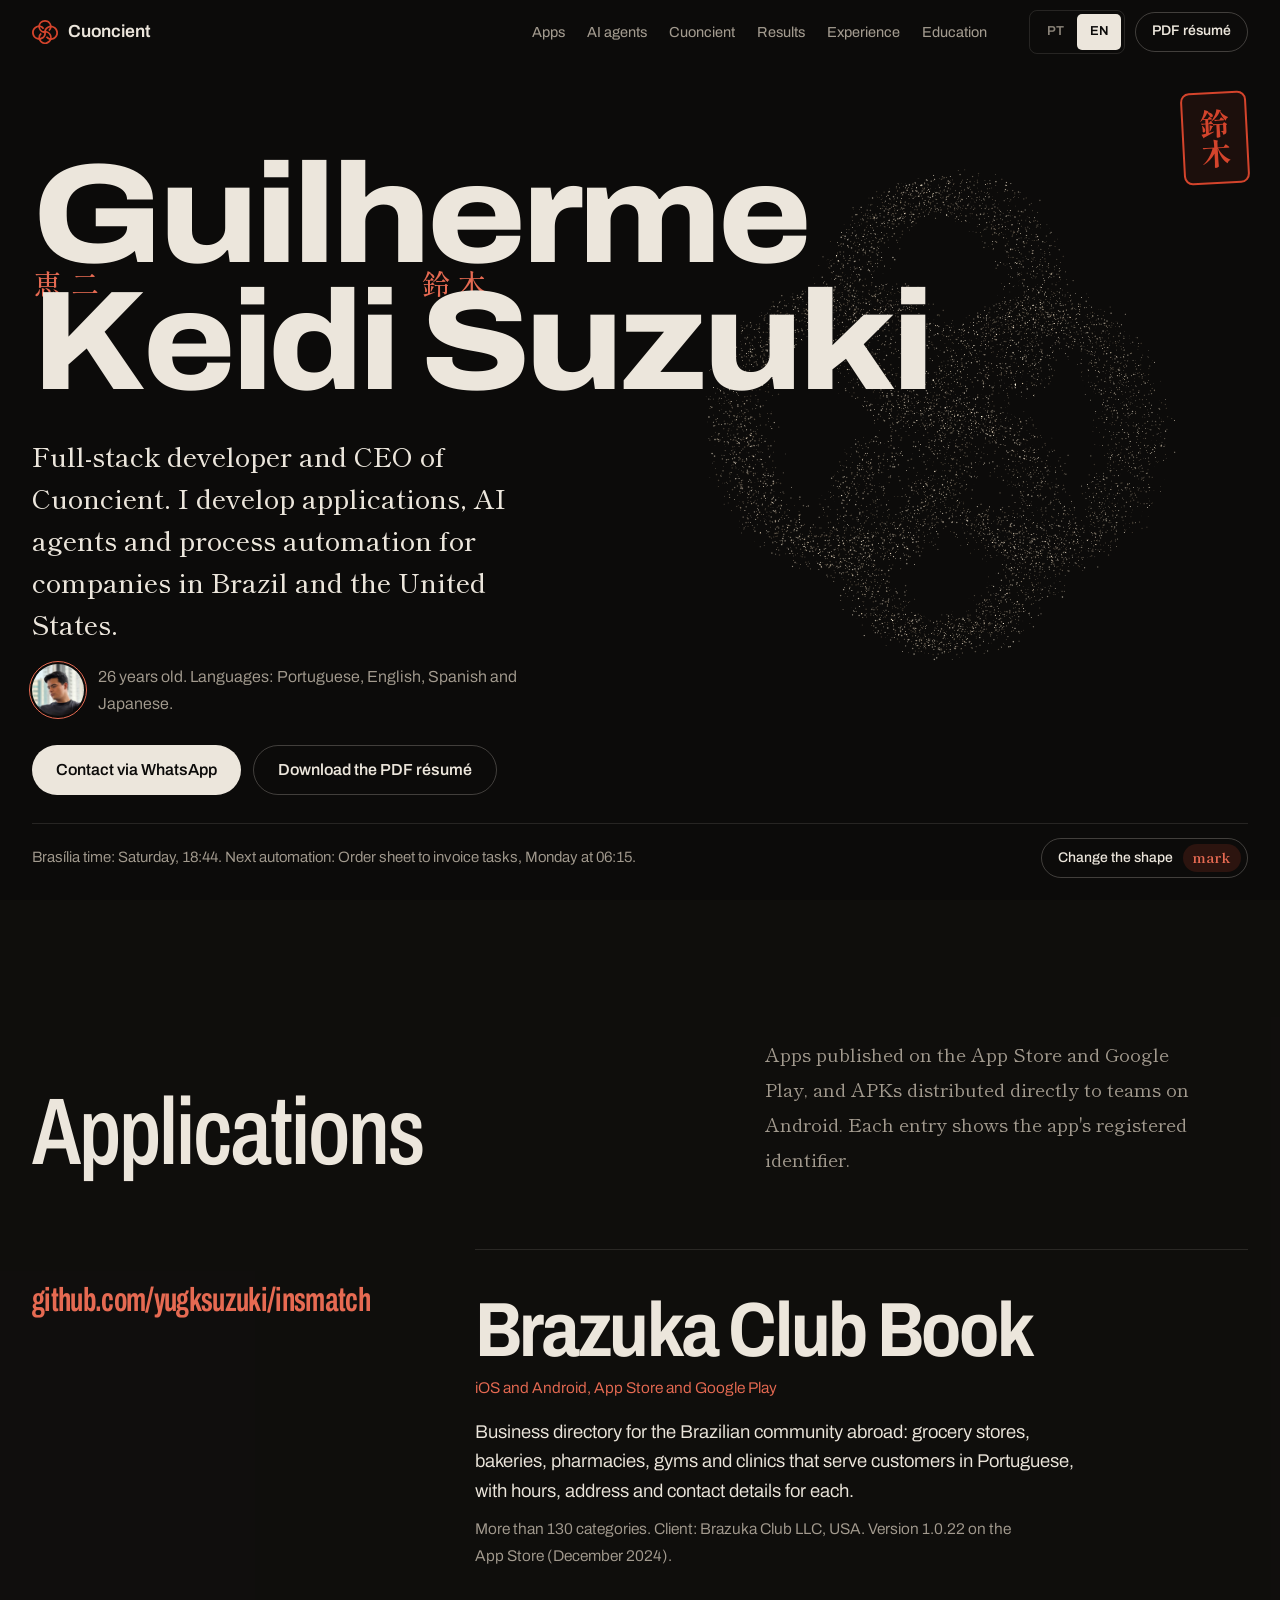
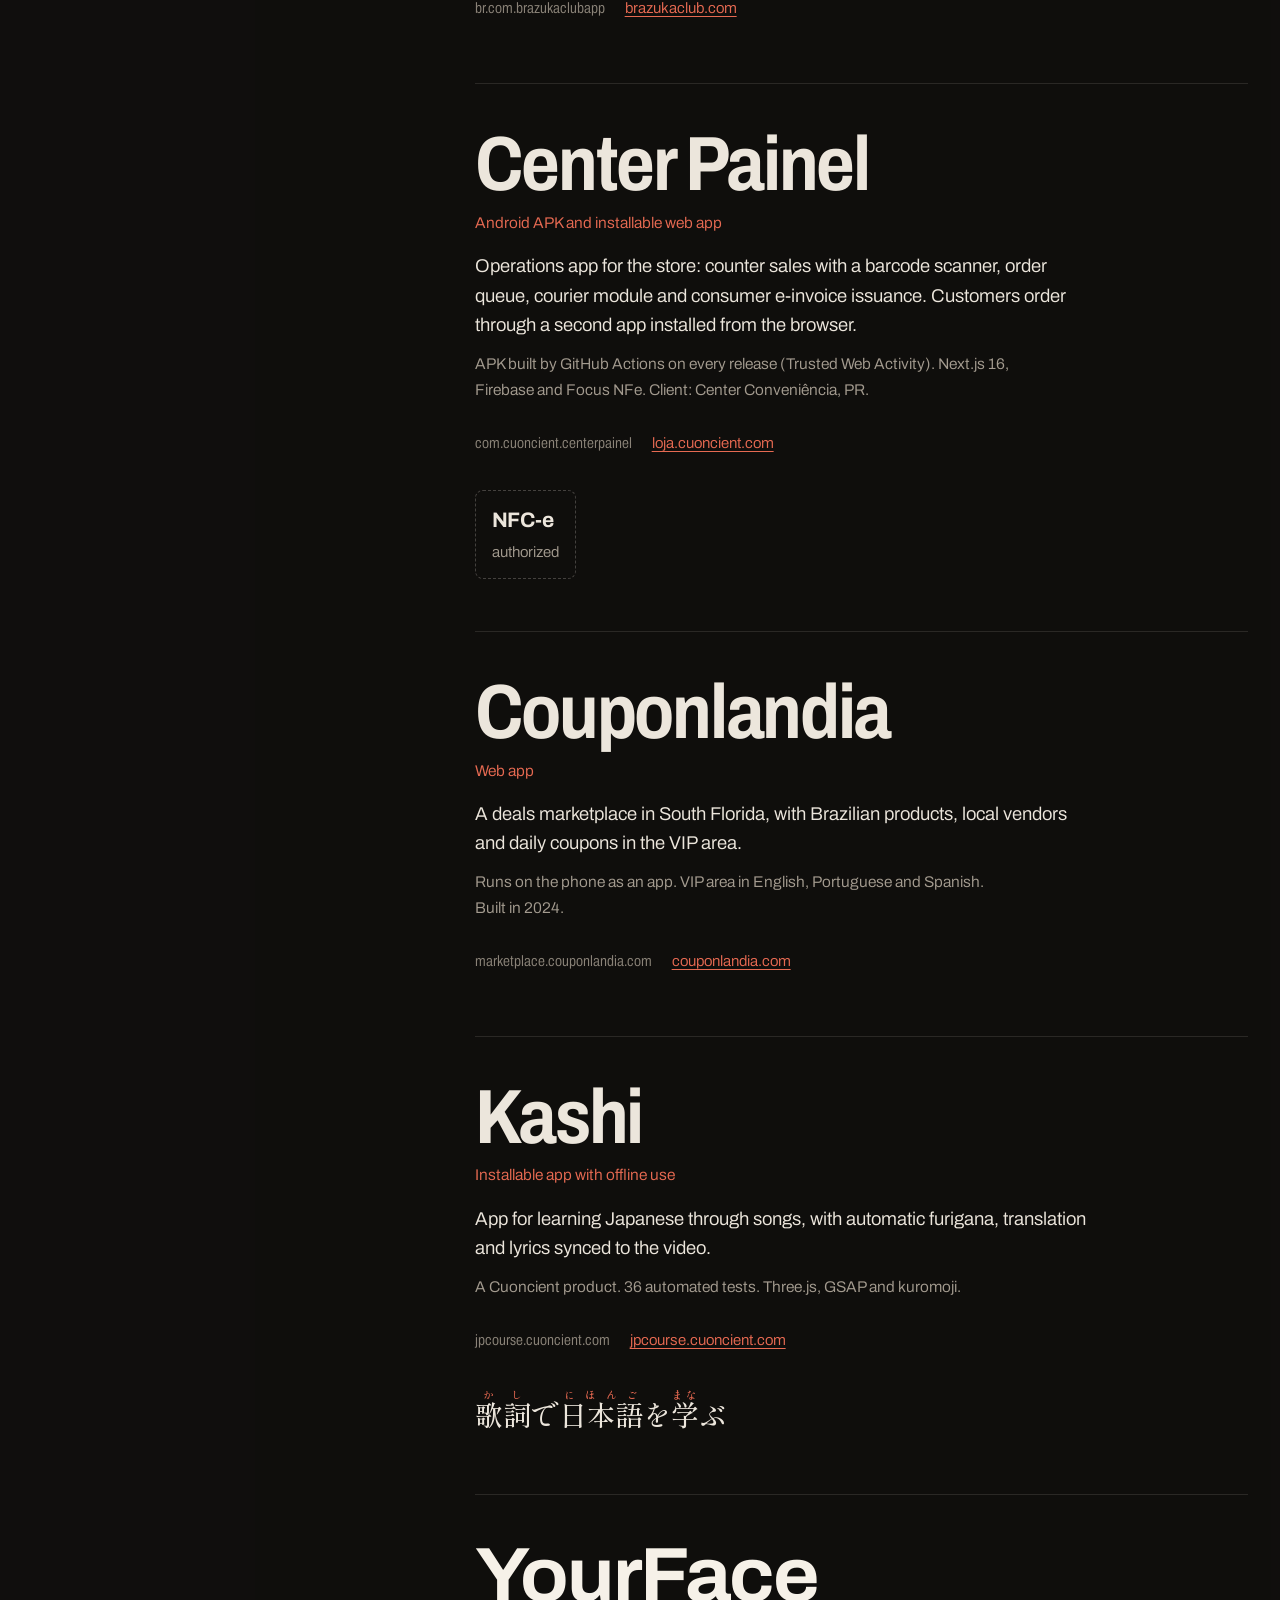
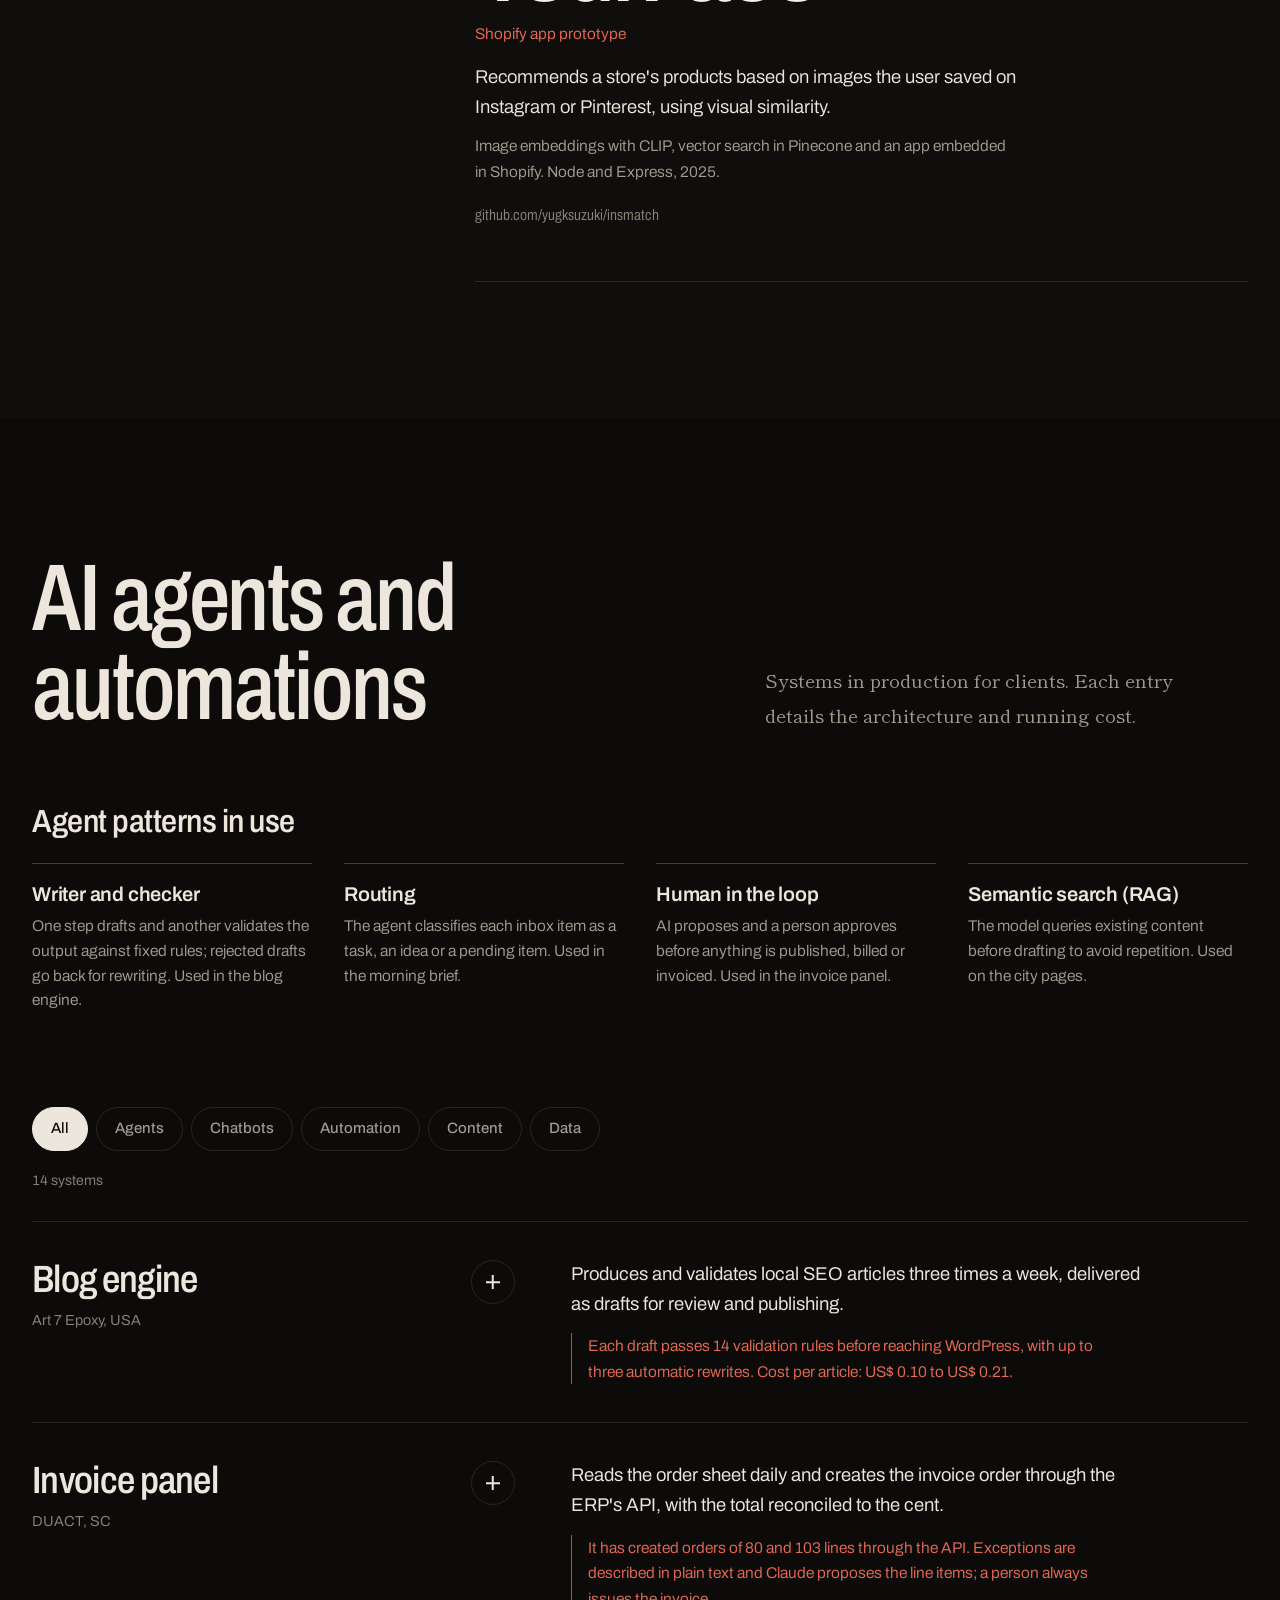
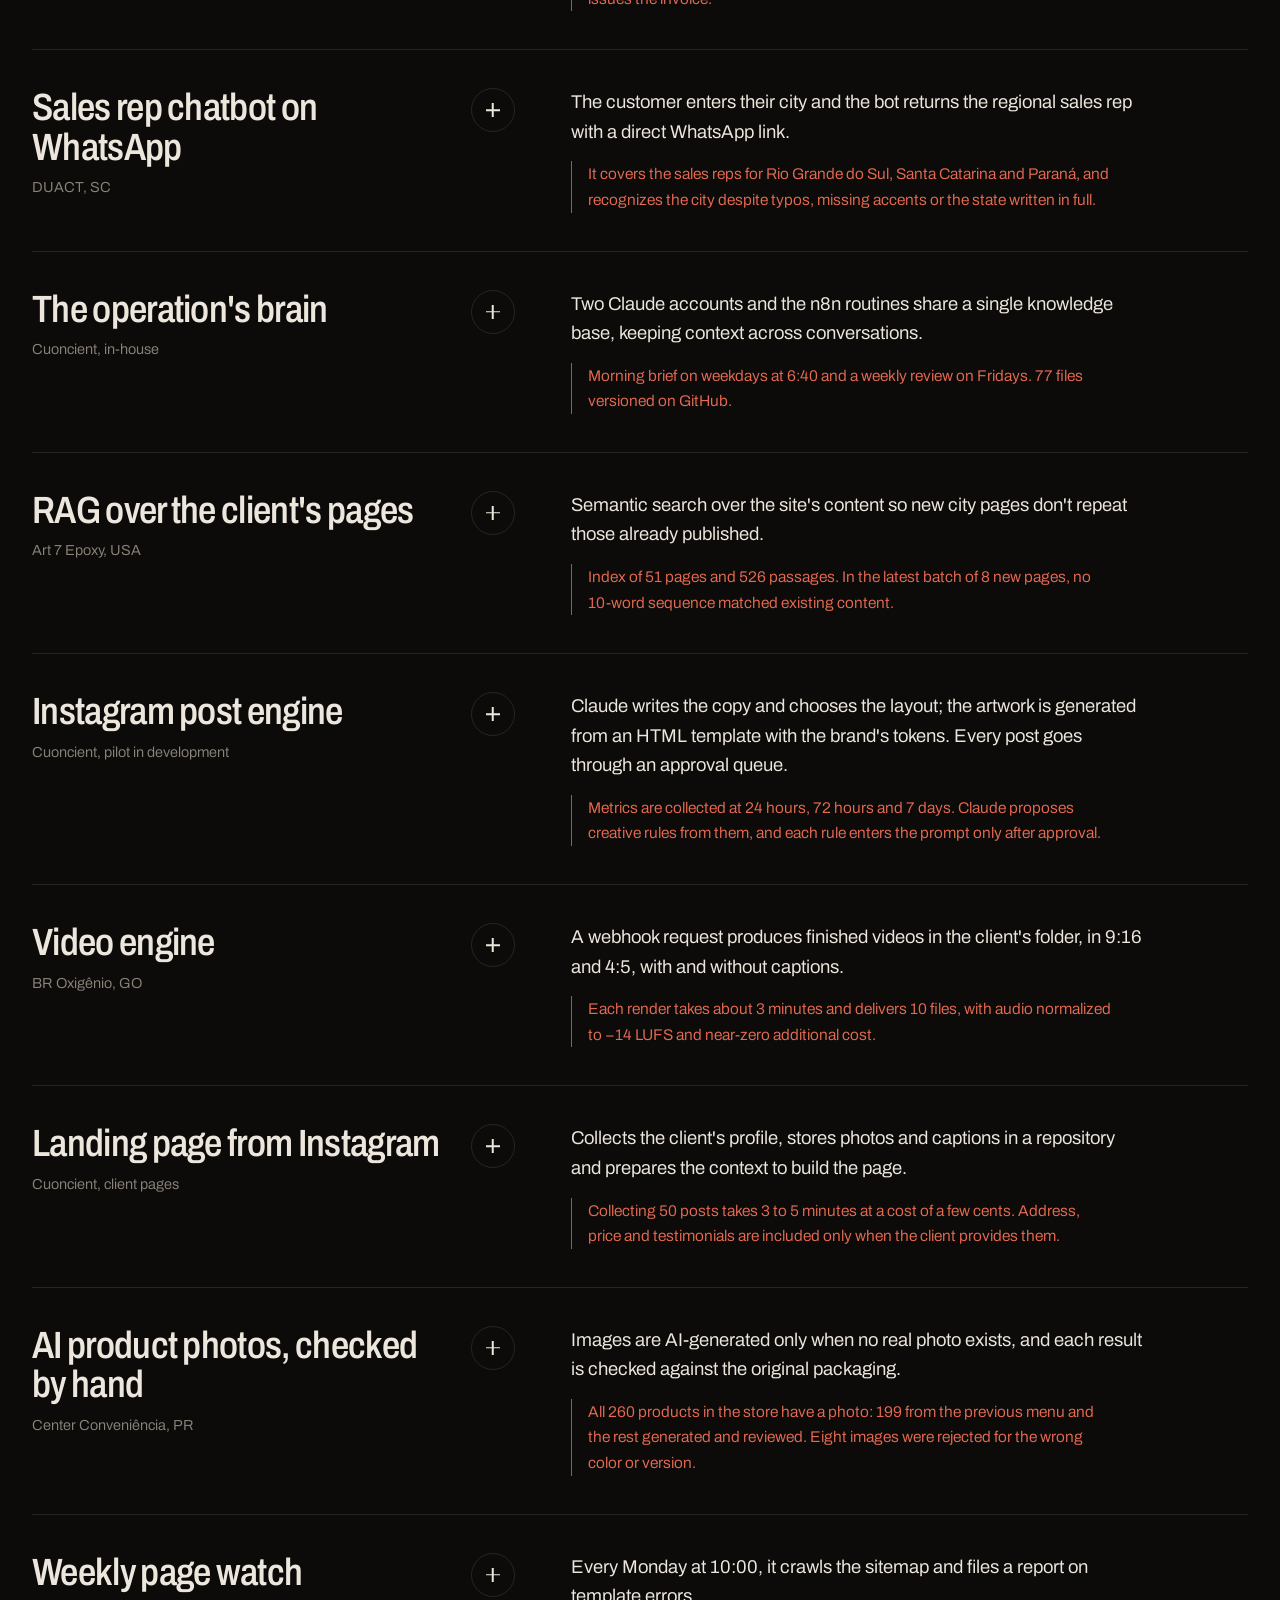
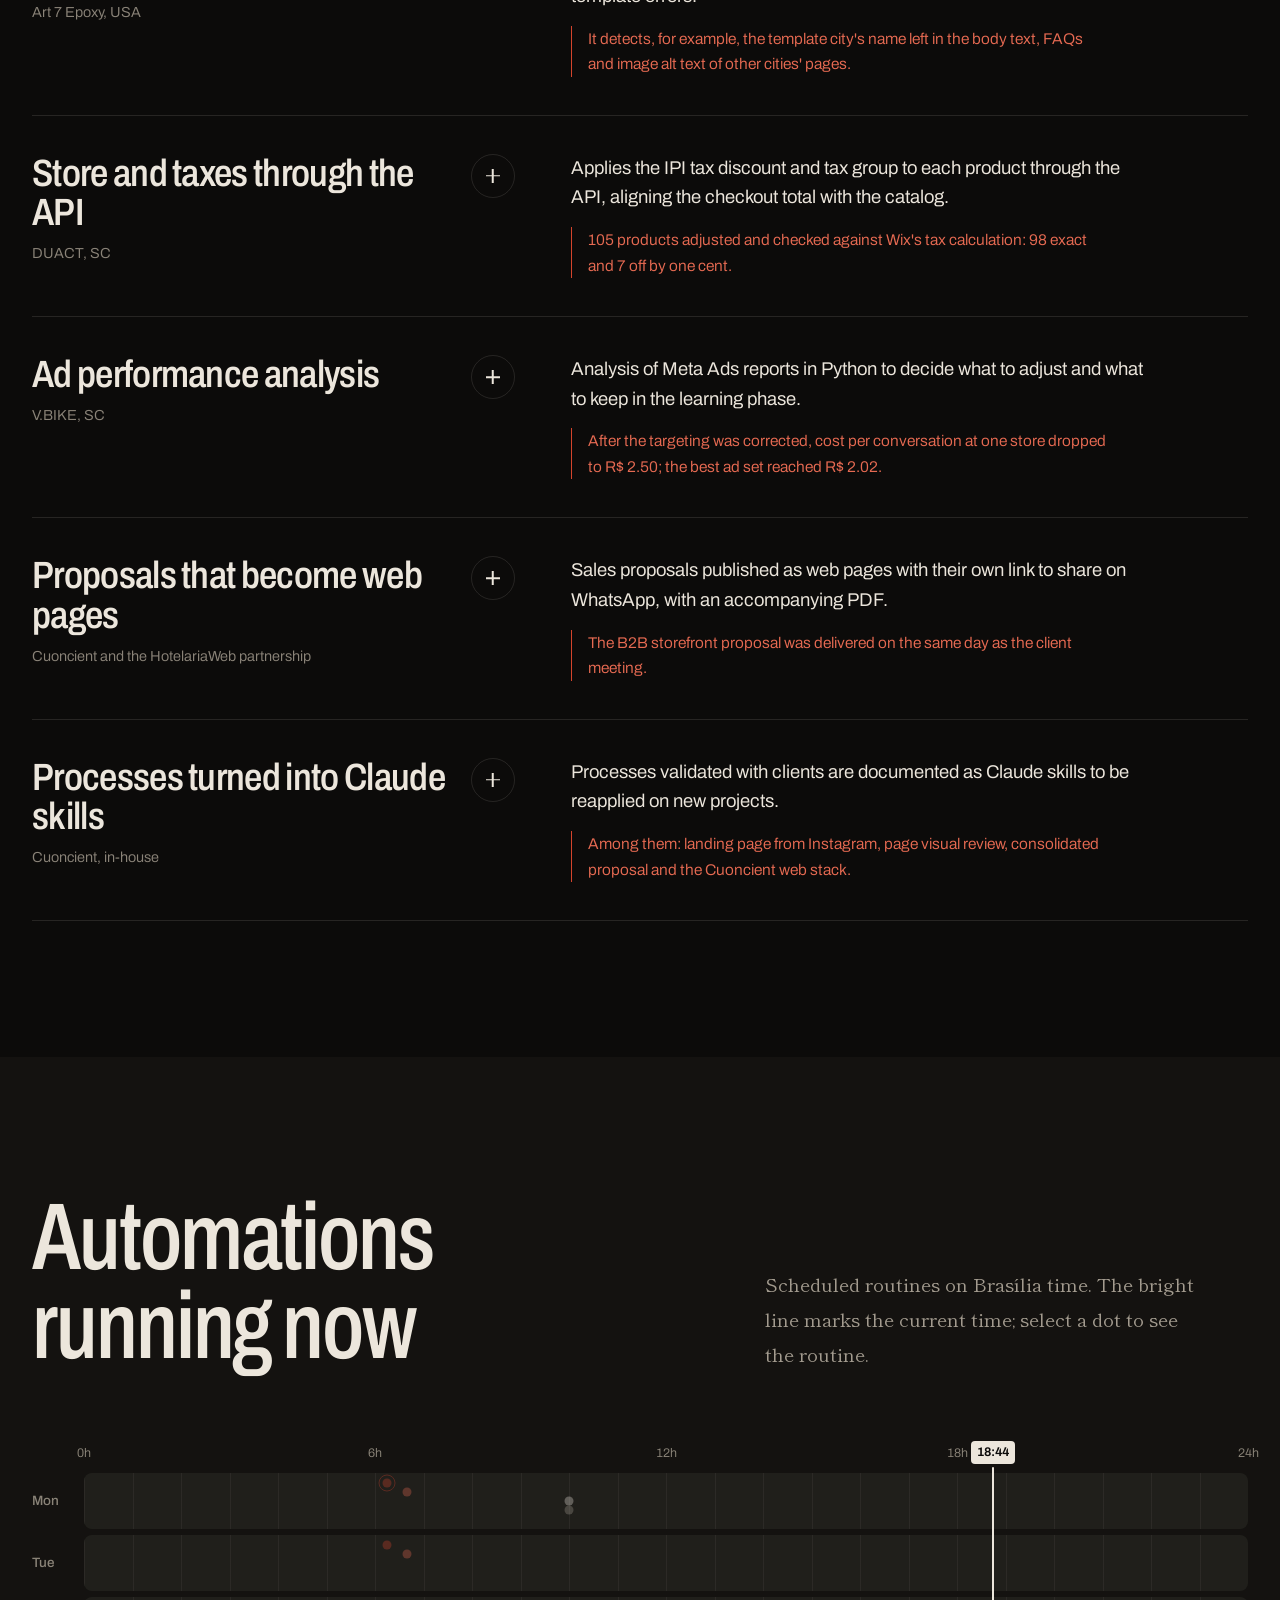
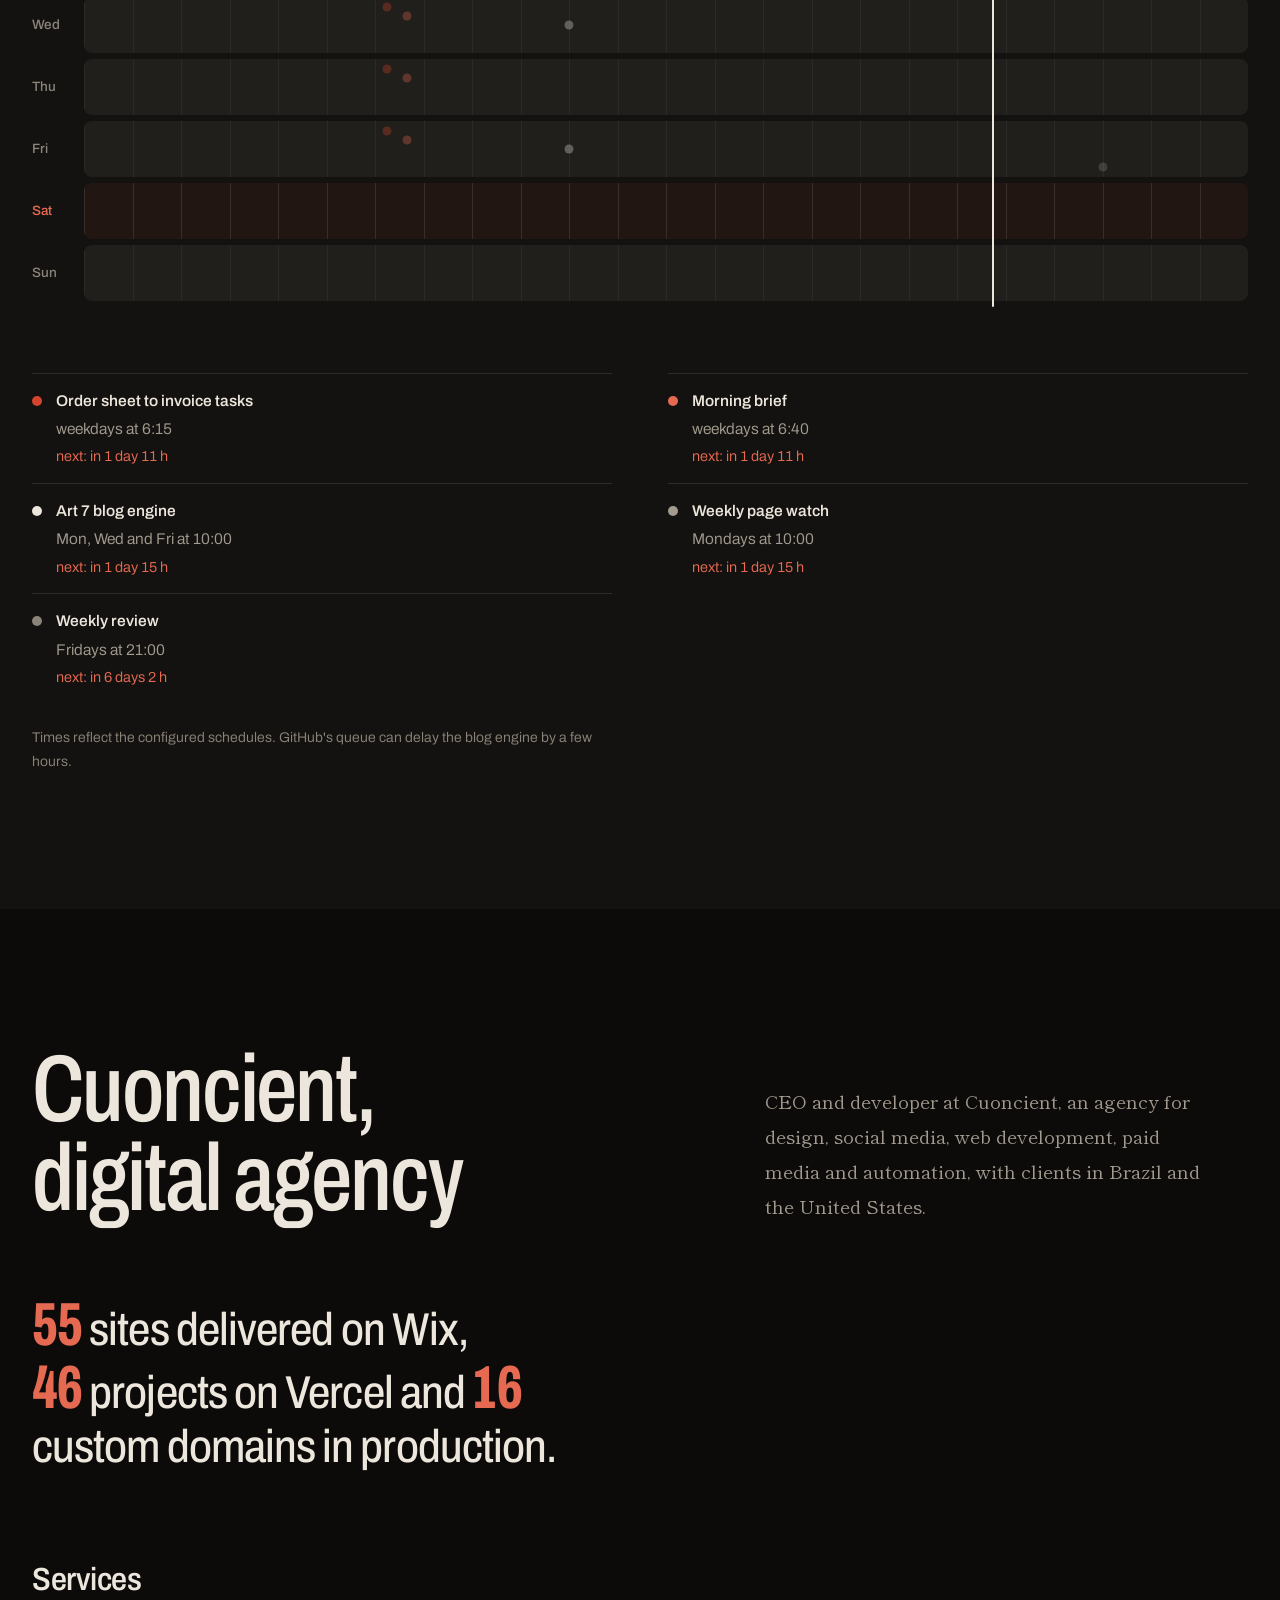
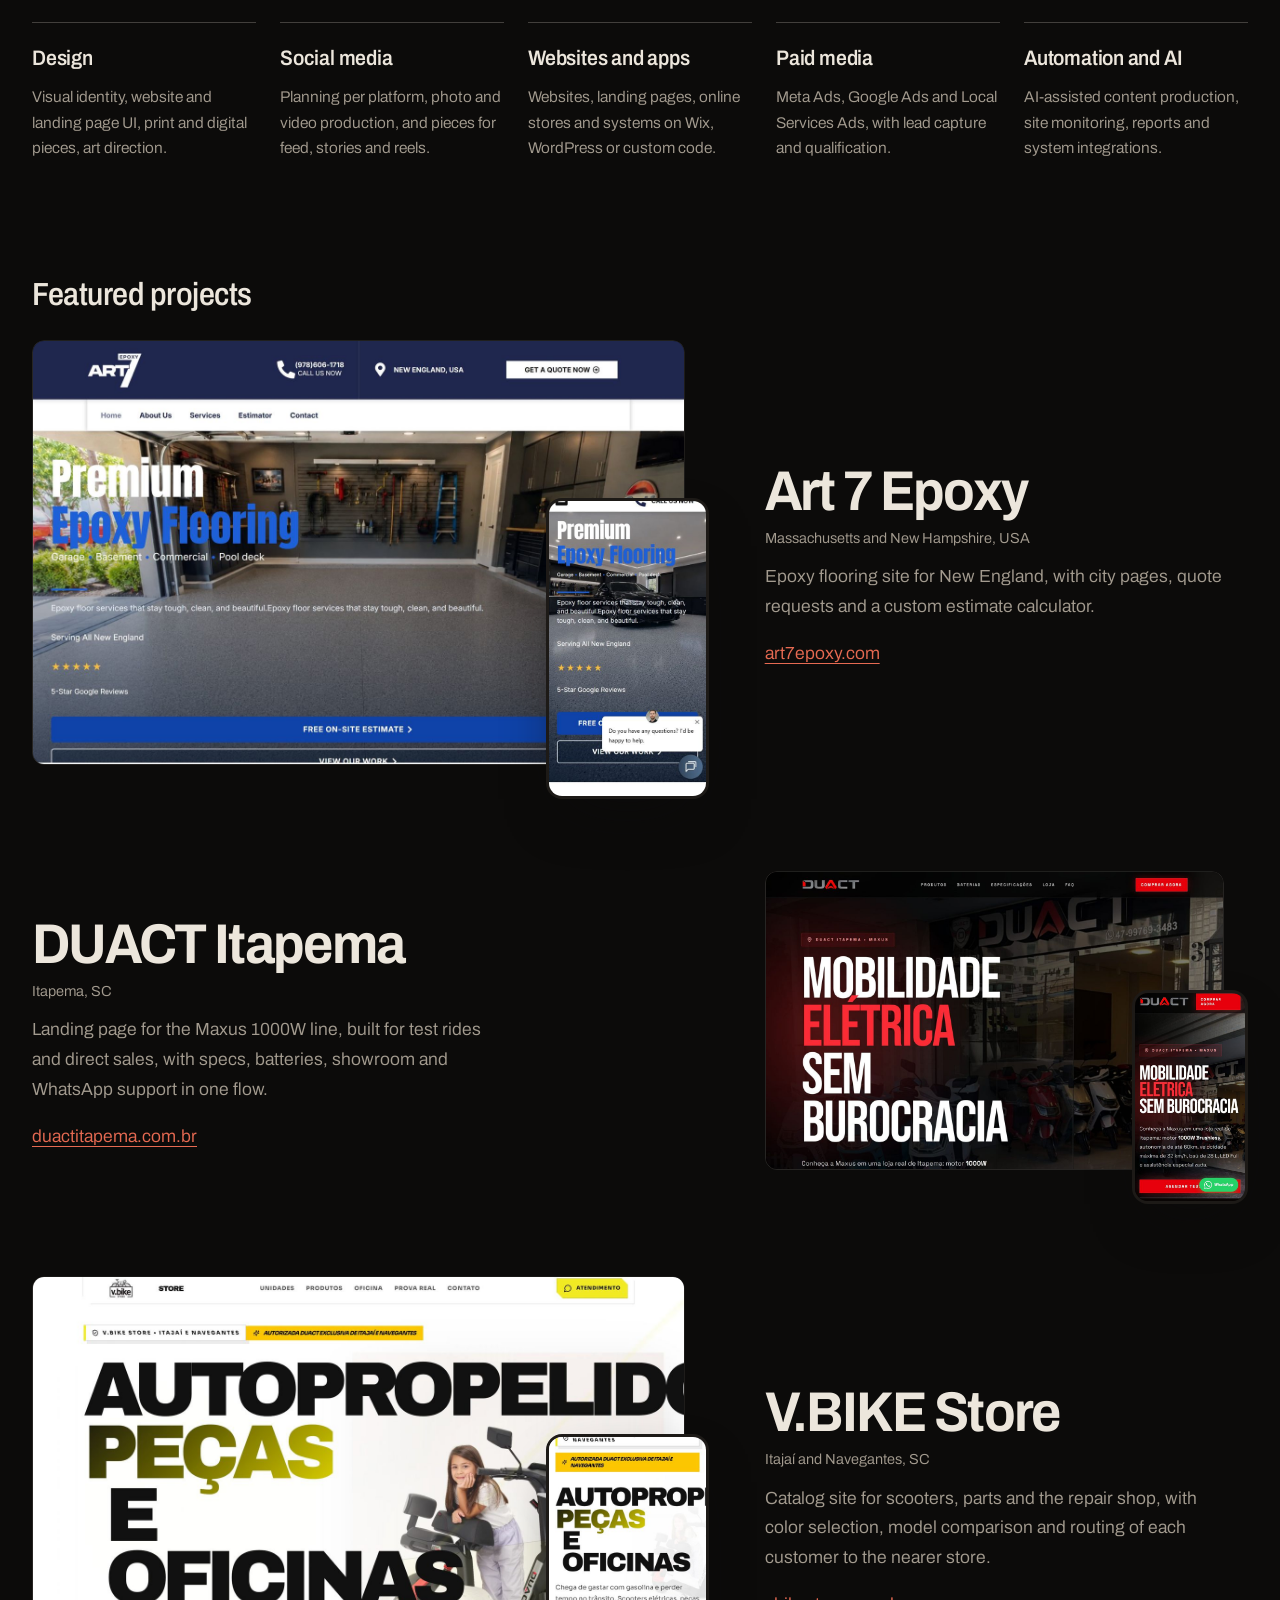
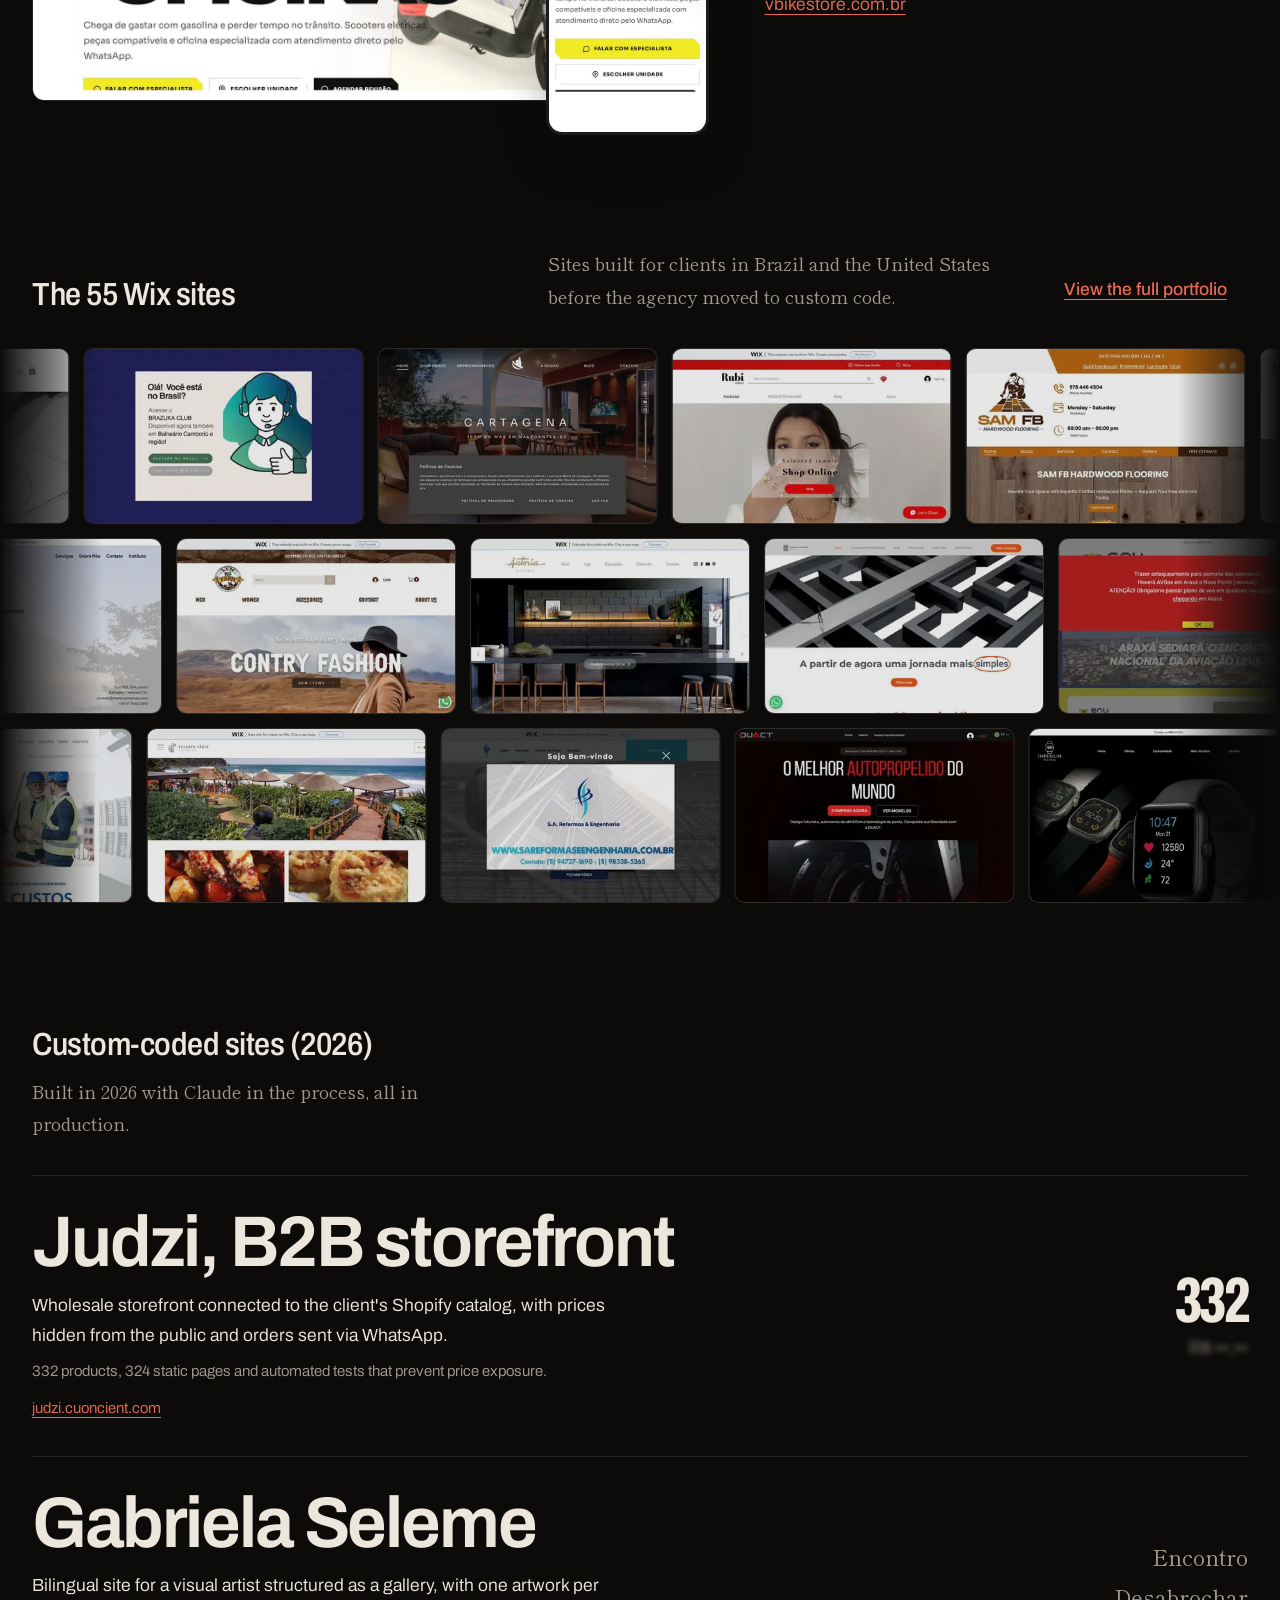
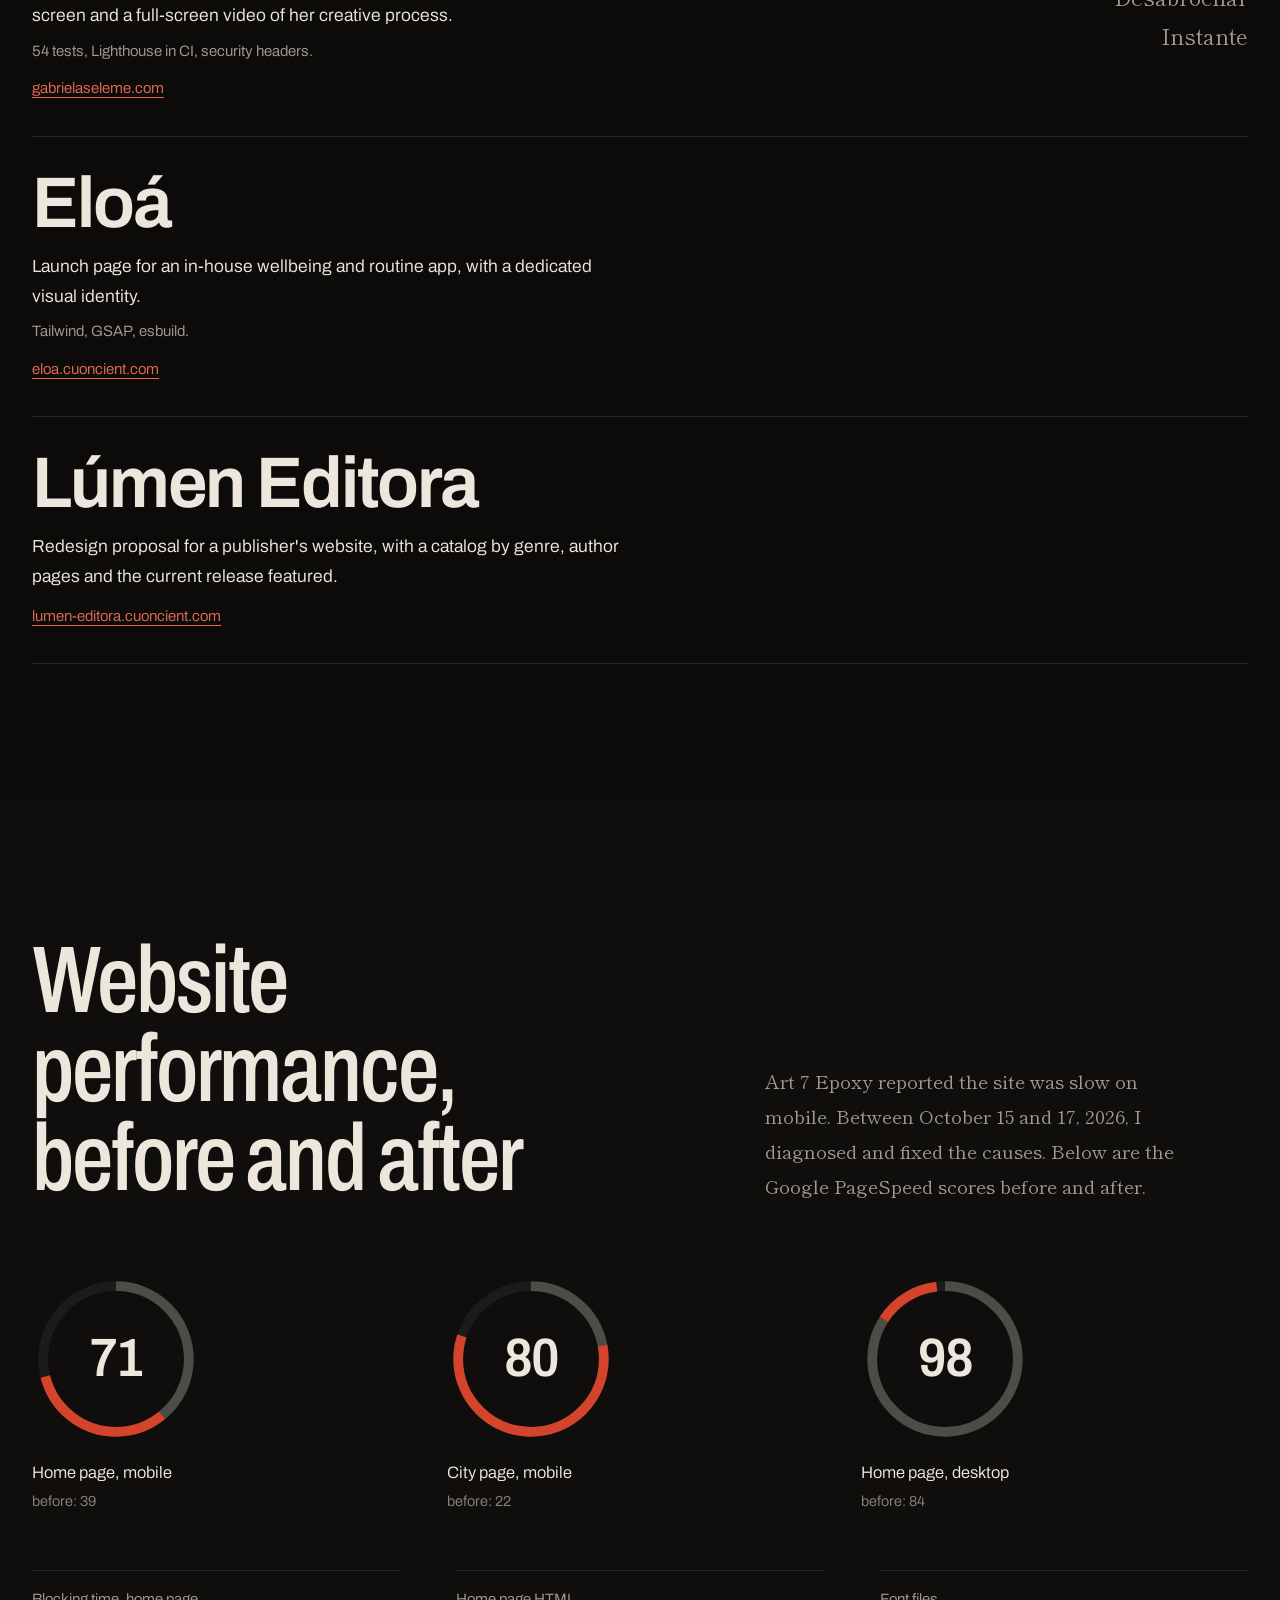
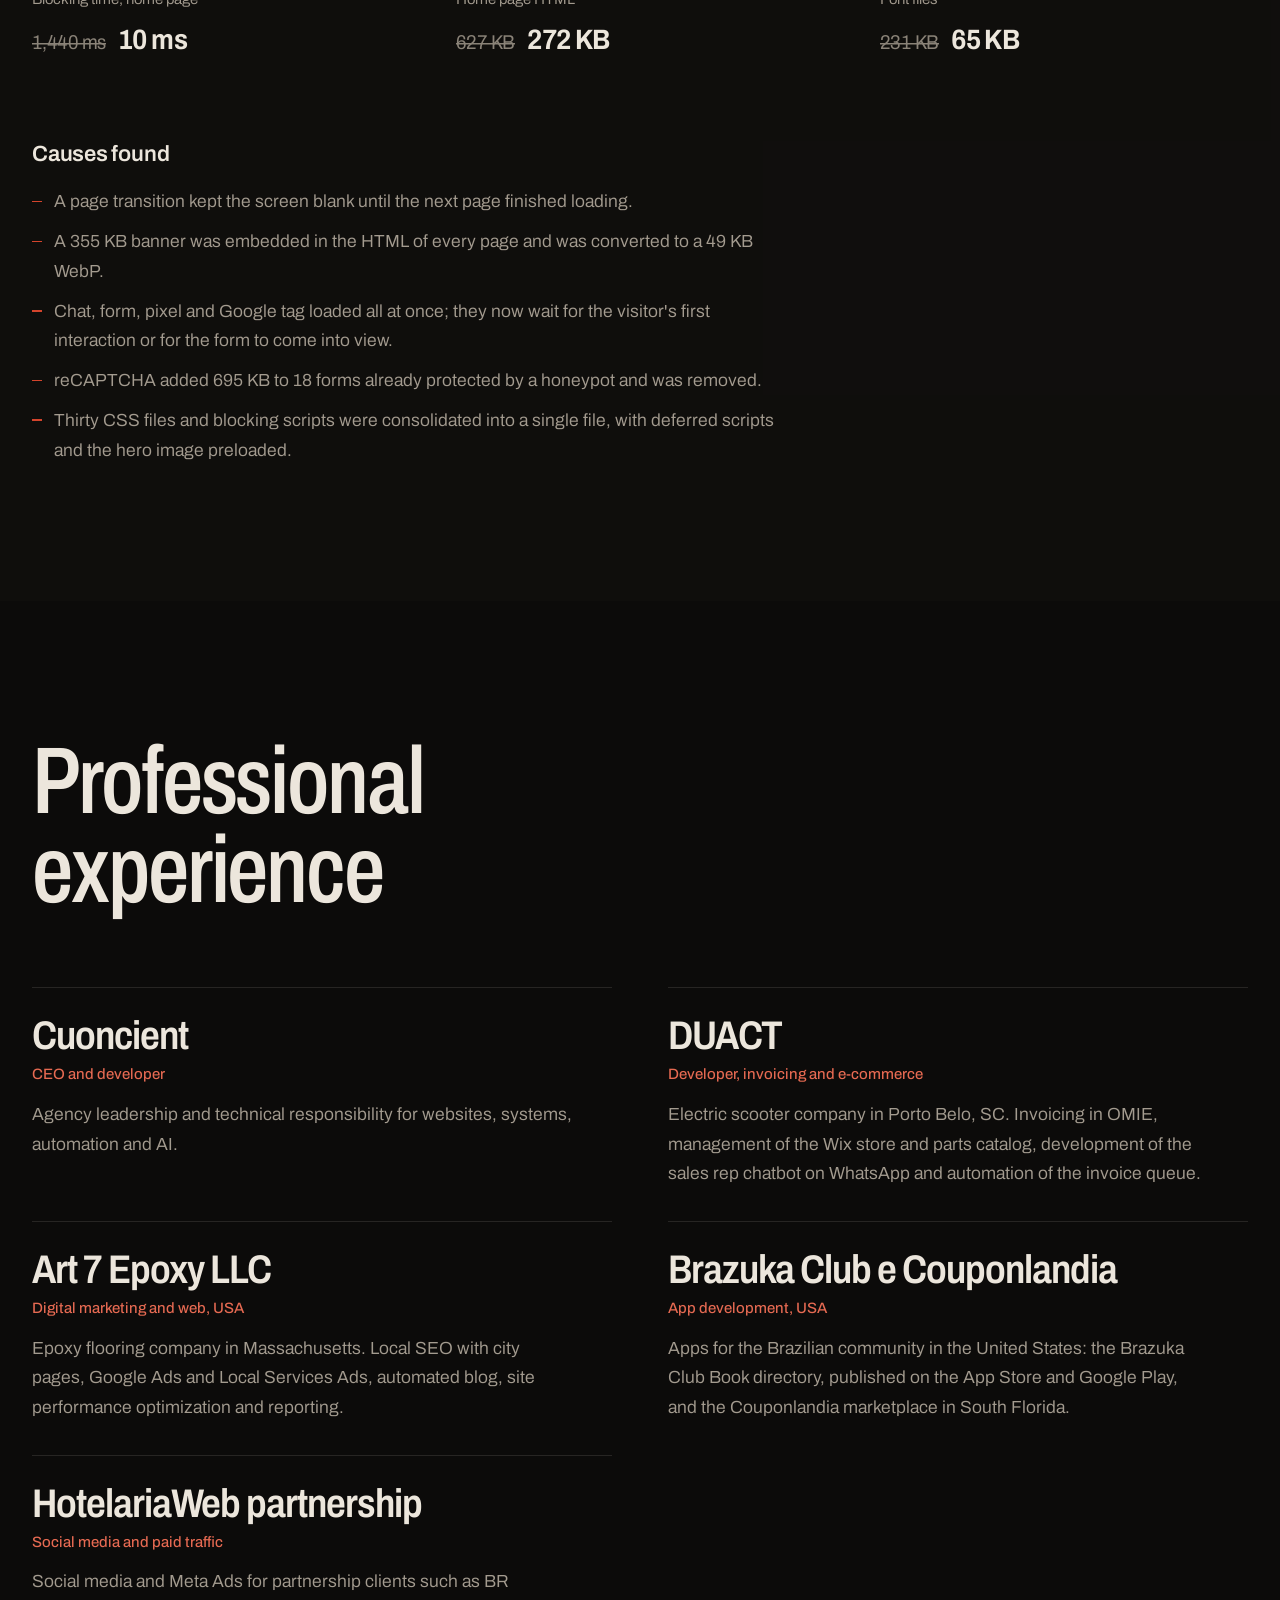
==== commit 0e3476b5: "/gui: texto em registro formal e partículas na página inteira - Cópia PT e EN reescrita em tom de cu" ====
--- a/gui/index.html
+++ b/gui/index.html
@@ -4,7 +4,7 @@
 <meta charset="utf-8">
 <meta name="viewport" content="width=device-width,initial-scale=1,viewport-fit=cover">
 <title>Currículo de Guilherme Keidi Suzuki</title>
-<meta name="description" content="Desenvolvedor fullstack e CEO da Cuoncient. Apps publicados na App Store e no Google Play, APK Android, agentes de IA e chatbots que rodam para clientes no Brasil e nos Estados Unidos.">
+<meta name="description" content="Guilherme Keidi Suzuki, desenvolvedor fullstack e CEO da Cuoncient. Aplicativos publicados na App Store e no Google Play, agentes de IA, chatbots e automação de processos para empresas no Brasil e nos Estados Unidos.">
 <meta name="author" content="Guilherme Keidi Suzuki">
 <meta name="copyright" content="Cuoncient">
 <meta name="theme-color" content="#06070a">
@@ -15,8 +15,8 @@
 <meta property="og:locale:alternate" content="en_US">
 <meta property="og:url" content="https://suzuki.cuoncient.com/">
 <meta property="og:title" content="Currículo de Guilherme Keidi Suzuki">
-<meta property="og:description" content="CEO da Cuoncient. Apps nas lojas, agentes de IA e chatbots que rodam para clientes, com os números de cada um.">
-<meta property="og:image" content="https://suzuki.cuoncient.com/gui/og.png?v=202610261931">
+<meta property="og:description" content="Desenvolvedor fullstack e CEO da Cuoncient. Aplicativos, agentes de IA e automação de processos, com resultados documentados.">
+<meta property="og:image" content="https://suzuki.cuoncient.com/gui/og.png?v=202610261956">
 <meta property="og:image:width" content="1200">
 <meta property="og:image:height" content="630">
 <meta property="og:image:alt" content="Guilherme Keidi Suzuki, 鈴木 恵二, currículo">
@@ -24,13 +24,13 @@
 <meta property="profile:last_name" content="Keidi Suzuki">
 <meta name="twitter:card" content="summary_large_image">
 <meta name="twitter:title" content="Currículo de Guilherme Keidi Suzuki">
-<meta name="twitter:description" content="CEO da Cuoncient. Apps nas lojas, agentes de IA e chatbots que rodam para clientes, com os números de cada um.">
-<meta name="twitter:image" content="https://suzuki.cuoncient.com/gui/og.png?v=202610261931">
+<meta name="twitter:description" content="Desenvolvedor fullstack e CEO da Cuoncient. Aplicativos, agentes de IA e automação de processos, com resultados documentados.">
+<meta name="twitter:image" content="https://suzuki.cuoncient.com/gui/og.png?v=202610261956">
 <link rel="icon" href="/assets/brand/favicon.svg" type="image/svg+xml">
 <link rel="preconnect" href="https://fonts.googleapis.com">
 <link rel="preconnect" href="https://fonts.gstatic.com" crossorigin>
 <link href="https://fonts.googleapis.com/css2?family=Archivo:wdth,wght@62..125,100..900&family=Shippori+Mincho:wght@400;500;700&display=swap" rel="stylesheet">
-<link rel="stylesheet" href="/gui/gui.css?v=202610261931">
+<link rel="stylesheet" href="/gui/gui.css?v=202610261956">
 <script>document.documentElement.classList.replace('no-js','js');</script>
 <script type="application/ld+json">
 {
@@ -55,6 +55,8 @@
   <symbol id="marca" viewBox="92.05 93.6 337.6 337.6"><path d="M250.5,419.35C222.39,414.83 201.44,400.24 187.1,375.18C180.56,363.74 179.93,363.25 170.44,361.94C126.62,355.88 92.12,315.42 92.05,270.0C92.04,260.79 94.26,245.02 96.42,239.1C99.09,231.74 110.15,214.12 116.33,207.38C128.51,194.09 157.58,179.0 171.0,179.0C173.73,179.0 175.58,175.95 177.37,168.5C182.95,145.22 202.88,122.18 225.77,112.55C249.82,102.42 273.63,102.56 296.52,112.94C319.49,123.35 339.76,148.6 344.02,172.09C345.51,180.35 345.78,180.61 354.31,182.04C388.74,187.82 418.84,215.35 427.24,248.76C430.46,261.55 430.44,285.94 427.21,297.84C418.32,330.54 390.33,356.32 356.0,363.43C343.71,365.98 343.69,365.99 336.72,376.71C322.5,398.57 305.84,411.2 283.5,417.07C275.64,419.13 257.12,420.41 250.5,419.35ZM275.55,395.51C291.04,391.58 308.44,380.59 314.58,370.87C318.35,364.9 317.9,363.81 310.63,361.27C297.12,356.56 282.53,345.94 274.47,334.96C269.9,328.73 270.21,327.94 278.66,324.51C290.75,319.61 291.79,319.57 296.52,323.81C309.41,335.39 321.89,343.02 325.59,341.6C329.36,340.16 327.28,319.46 322.38,309.73C318.01,301.04 309.46,288.65 305.14,284.75C298.38,278.64 285.08,273.0 277.45,273.0C273.76,273.0 273.04,275.27 273.0,287.0C272.89,314.88 250.43,343.43 218.6,356.19C207.41,360.67 207.0,360.96 207.0,364.47C207.0,371.45 218.51,383.87 231.11,390.49C245.64,398.12 259.21,399.66 275.55,395.51ZM356.64,339.88C397.27,327.34 416.67,288.28 401.43,249.7C392.8,227.86 381.7,215.8 363.37,208.32C347.48,201.85 345.9,202.01 344.03,210.36C342.31,218.05 338.42,226.66 333.64,233.35C328.76,240.2 316.71,252.0 314.6,252.0C313.31,252.0 305.96,235.88 305.99,233.13C305.99,232.37 308.75,228.81 312.12,225.21C317.6,219.35 324.0,208.6 324.0,205.23C324.0,203.68 320.62,204.37 313.5,207.36C294.65,215.27 281.0,228.01 275.95,242.4C273.33,249.86 273.7,250.25 285.44,252.34C320.68,258.62 348.0,293.79 348.0,332.87C348.0,339.5 348.43,342.0 349.56,342.0C349.69,342.0 352.87,341.05 356.64,339.88ZM174.43,337.43C175.32,336.53 176.0,334.17 176.0,331.92C176.0,326.71 178.7,308.93 180.01,305.47C183.48,296.35 203.35,273.0 207.65,273.0C208.43,273.0 210.61,276.42 212.55,280.68C217.83,292.27 217.84,292.4 213.22,297.01C203.96,306.28 196.66,322.66 197.21,332.97C197.58,340.03 198.53,340.22 209.22,335.42C232.78,324.83 243.61,313.06 247.97,293.26C251.63,276.62 250.78,274.0 241.75,274.0C233.14,274.0 217.15,267.46 208.0,260.2C193.26,248.49 183.28,233.27 177.59,213.78C176.26,209.23 174.86,204.71 174.48,203.75C173.3,200.78 168.29,201.71 156.24,207.16C137.08,215.82 126.4,227.56 119.31,247.78C108.78,277.78 125.4,318.46 153.81,332.21C167.28,338.73 171.95,339.91 174.43,337.43ZM249.55,249.92C249.91,249.33 250.86,246.08 251.65,242.71C257.61,217.15 279.62,195.77 311.0,185.05C326.13,179.88 326.78,176.46 316.09,158.15C296.5,124.6 252.58,117.67 219.09,142.84C206.51,152.29 193.97,174.31 199.25,177.68C199.94,178.12 204.69,179.91 209.8,181.66C225.73,187.1 239.68,196.98 248.61,209.16C252.9,214.99 253.09,214.72 241.53,219.38C230.42,223.87 230.32,223.86 225.81,219.07C215.78,208.42 196.0,197.95 196.0,203.31C196.0,213.41 212.59,238.03 223.86,244.67C232.18,249.57 247.79,252.76 249.55,249.92Z" fill="currentColor" fill-rule="evenodd"/></symbol>
 </svg>
 
+<canvas class="fundo-gl" id="gl" aria-hidden="true"></canvas>
+
 <a class="skip" href="#apps" data-en="Skip to content">Pular para o conteúdo</a>
 
 <!-- ================= BARRA ================= -->
@@ -65,11 +67,11 @@
       <span>Cuoncient</span>
     </a>
     <nav class="bar__nav" aria-label="Seções" data-en-label="Sections">
-      <a href="#apps"><span class="roll">Apps</span></a>
+      <a href="#apps"><span class="roll" data-en="Apps">Aplicativos</span></a>
       <a href="#ia"><span class="roll" data-en="AI agents">Agentes de IA</span></a>
       <a href="#cuoncient"><span class="roll">Cuoncient</span></a>
       <a href="#resultado"><span class="roll" data-en="Results">Resultados</span></a>
-      <a href="#trajetoria"><span class="roll" data-en="Experience">Trajetória</span></a>
+      <a href="#trajetoria"><span class="roll" data-en="Experience">Experiência</span></a>
       <a href="#formacao"><span class="roll" data-en="Education">Formação</span></a>
       <span class="bar__ind" aria-hidden="true"></span>
     </nav>
@@ -87,7 +89,6 @@
 <main>
 <!-- ================= CAPA ================= -->
 <section class="hero" id="topo" aria-labelledby="nome">
-  <canvas class="hero__gl" id="gl" aria-hidden="true"></canvas>
   <svg class="hero__fallback" aria-hidden="true"><use href="#marca"/></svg>
   <div class="shell hero__grid">
     <div class="hero__main">
@@ -95,14 +96,14 @@
         <span class="nome__line" aria-hidden="true"><span class="nome__w">Guilherme</span></span>
         <span class="nome__line" aria-hidden="true"><span class="nome__w" data-kanji="恵二">Keidi</span><span class="nome__br"> </span><span class="nome__w" data-kanji="鈴木">Suzuki</span></span>
       </h1>
-      <p class="hero__role" data-en="Full-stack developer and CEO of Cuoncient. I build apps and AI agents for companies in Brazil and the United States.">Desenvolvedor fullstack e CEO da Cuoncient. Faço apps e agentes de IA para empresas no Brasil e nos Estados Unidos.</p>
+      <p class="hero__role" data-en="Full-stack developer and CEO of Cuoncient. I develop applications, AI agents and process automation for companies in Brazil and the United States.">Desenvolvedor fullstack e CEO da Cuoncient. Desenvolvo aplicativos, agentes de IA e automações para empresas no Brasil e nos Estados Unidos.</p>
       <div class="hero__eu">
         <img class="hero__foto" src="/assets/brand/guilherme.jpg" width="240" height="240" alt="Foto de Guilherme Keidi Suzuki" data-en-alt="Photo of Guilherme Keidi Suzuki">
-        <p class="hero__facts" data-en="I'm &lt;span class=&quot;js-idade&quot;&gt;26 years old&lt;/span&gt; and speak Portuguese, English, Spanish and Japanese.">Tenho <span class="js-idade">26 anos</span> e falo português, inglês, espanhol e japonês.</p>
+        <p class="hero__facts" data-en="&lt;span class=&quot;js-idade&quot;&gt;26 years old&lt;/span&gt;. Languages: Portuguese, English, Spanish and Japanese."><span class="js-idade">26 anos</span>. Idiomas: português, inglês, espanhol e japonês.</p>
       </div>
       <p class="print-contato">WhatsApp +55 (11) 93352-8251, suzuki.cuoncient.com, github.com/yugksuzuki. <span data-en="Born August 21, 2000.">Nascido em 21/08/2000.</span></p>
       <div class="hero__cta">
-        <a class="btn btn--solid js-ima" href="https://wa.me/5511933528251?text=Oi%20Gui%2C%20vi%20seu%20curr%C3%ADculo%20e%20quero%20conversar." data-en-href="https://wa.me/5511933528251?text=Hi%20Gui%2C%20I%20saw%20your%20r%C3%A9sum%C3%A9%20and%20would%20like%20to%20talk." target="_blank" rel="noopener"><span class="roll" data-en="Message me on WhatsApp">Falar no WhatsApp</span></a>
+        <a class="btn btn--solid js-ima" href="https://wa.me/5511933528251?text=Ol%C3%A1%2C%20Guilherme.%20Vi%20seu%20curr%C3%ADculo%20e%20gostaria%20de%20conversar." data-en-href="https://wa.me/5511933528251?text=Hello%20Guilherme%2C%20I%20saw%20your%20r%C3%A9sum%C3%A9%20and%20would%20like%20to%20talk." target="_blank" rel="noopener"><span class="roll" data-en="Contact via WhatsApp">Contato pelo WhatsApp</span></a>
         <a class="btn btn--ghost js-pdf js-ima" href="/gui/curriculo-guilherme-keidi-suzuki.pdf" data-en-href="/gui/resume-guilherme-keidi-suzuki.pdf" download><span class="roll" data-en="Download the PDF résumé">Baixar currículo em PDF</span></a>
       </div>
     </div>
@@ -111,7 +112,7 @@
     </p>
   </div>
   <div class="shell hero__now" aria-live="off">
-    <p class="js-agora">A agenda das automações está mais abaixo, no horário de Brasília.</p>
+    <p class="js-agora">Agenda das automações, no horário de Brasília, mais abaixo.</p>
     <button type="button" class="hero__forma js-forma" hidden><span data-en="Change the shape">Trocar o desenho</span><span class="hero__forma-n js-forma-n" lang="ja" aria-live="polite">marca</span></button>
   </div>
 </section>
@@ -120,47 +121,47 @@
 <section class="sec sec--apps" id="apps" aria-labelledby="apps-t">
   <div class="shell">
     <div class="sec__head">
-      <h2 class="sec__t" id="apps-t" data-en="Apps I built">Apps que eu fiz</h2>
-      <p class="sec__lead" data-en="I've shipped apps to the App Store and Google Play and built APKs that a team installs straight onto Android. Next to each app you see the identifier it's registered under.">Publiquei app na App Store e no Google Play e gerei APK para equipe instalar direto no Android. Ao lado de cada app você vê o identificador com que ele está registrado.</p>
+      <h2 class="sec__t" id="apps-t" data-en="Applications">Aplicativos desenvolvidos</h2>
+      <p class="sec__lead" data-en="Apps published on the App Store and Google Play, and APKs distributed directly to teams on Android. Each entry shows the app's registered identifier.">Aplicativos publicados na App Store e no Google Play e APKs distribuídos diretamente a equipes em Android. Cada item traz o identificador de registro do aplicativo.</p>
     </div>
     <div class="apps">
       <p class="apps__palco" aria-hidden="true"><span class="js-app-id">br.com.brazukaclubapp</span></p>
       <ol class="apps__lista">
         <li class="app" data-id="br.com.brazukaclubapp">
           <h3 class="app__nome">Brazuka Club Book</h3>
-          <p class="app__onde" data-en="iOS and Android, in the stores">iOS e Android, nas lojas</p>
-          <p class="app__o" data-en="A business directory for Brazilians who live abroad. Grocery stores, bakeries, pharmacies, gyms and clinics that serve people in Portuguese, each with hours, address and contact.">Guia de negócios para brasileiros que moram fora. Mercado, padaria, farmácia, academia e clínica que atendem em português, cada um com horário, endereço e contato.</p>
-          <p class="app__x" data-en="More than 130 categories. Brazuka Club LLC, USA. Version 1.0.22 on the App Store, from December 2024.">Mais de 130 categorias. Brazuka Club LLC, EUA. Versão 1.0.22 na App Store, de dezembro de 2024.</p>
+          <p class="app__onde" data-en="iOS and Android, App Store and Google Play">iOS e Android, App Store e Google Play</p>
+          <p class="app__o" data-en="Business directory for the Brazilian community abroad: grocery stores, bakeries, pharmacies, gyms and clinics that serve customers in Portuguese, with hours, address and contact details for each.">Guia de negócios para a comunidade brasileira no exterior: mercados, padarias, farmácias, academias e clínicas com atendimento em português, com horário, endereço e contato de cada estabelecimento.</p>
+          <p class="app__x" data-en="More than 130 categories. Client: Brazuka Club LLC, USA. Version 1.0.22 on the App Store (December 2024).">Mais de 130 categorias. Cliente: Brazuka Club LLC, EUA. Versão 1.0.22 na App Store (dezembro de 2024).</p>
           <p class="app__rodape"><code class="app__id">br.com.brazukaclubapp</code> <a class="app__url" href="https://www.brazukaclub.com" target="_blank" rel="noopener">brazukaclub.com</a></p>
         </li>
         <li class="app" data-id="com.cuoncient.centerpainel">
           <h3 class="app__nome">Center Painel</h3>
-          <p class="app__onde" data-en="Android APK and installable app">APK Android e app instalável</p>
-          <p class="app__o" data-en="The store team's app, with counter sales and a barcode scanner, the order queue, the courier view and consumer e-invoices. Customers order through a second app installed from the browser.">App da equipe da loja, com balcão e leitor de código de barras, fila de pedidos, entregador e emissão de NFC-e. O cliente pede por outro app, que instala pelo navegador.</p>
-          <p class="app__x" data-en="GitHub Actions builds the APK for each release as a Trusted Web Activity. Next.js 16, Firebase and Focus NFe. Center Conveniência, PR.">O GitHub Actions gera o APK a cada versão, como Trusted Web Activity. Next.js 16, Firebase e Focus NFe. Center Conveniência, PR.</p>
+          <p class="app__onde" data-en="Android APK and installable web app">APK Android e aplicativo web instalável</p>
+          <p class="app__o" data-en="Operations app for the store: counter sales with a barcode scanner, order queue, courier module and consumer e-invoice issuance. Customers order through a second app installed from the browser.">Aplicativo operacional da loja: venda no balcão com leitor de código de barras, fila de pedidos, módulo do entregador e emissão de NFC-e. Os clientes fazem pedidos por um segundo aplicativo, instalado pelo navegador.</p>
+          <p class="app__x" data-en="APK built by GitHub Actions on every release (Trusted Web Activity). Next.js 16, Firebase and Focus NFe. Client: Center Conveniência, PR.">APK gerado pelo GitHub Actions a cada versão (Trusted Web Activity). Next.js 16, Firebase e Focus NFe. Cliente: Center Conveniência, PR.</p>
           <p class="app__rodape"><code class="app__id">com.cuoncient.centerpainel</code> <a class="app__url" href="https://loja.cuoncient.com" target="_blank" rel="noopener">loja.cuoncient.com</a></p>
           <div class="app__sig app__sig--center" aria-hidden="true"><span>NFC-e</span><span data-en="authorized">autorizada</span></div>
         </li>
         <li class="app" data-id="marketplace.couponlandia.com">
           <h3 class="app__nome">Couponlandia</h3>
-          <p class="app__onde" data-en="Web app">App web</p>
+          <p class="app__onde" data-en="Web app">Aplicativo web</p>
           <p class="app__o" data-en="A deals marketplace in South Florida, with Brazilian products, local vendors and daily coupons in the VIP area.">Marketplace de ofertas do sul da Flórida, com produtos brasileiros, lojistas locais e cupons diários na área VIP.</p>
-          <p class="app__x" data-en="It opens on the phone like an app. The VIP area runs in English, Portuguese and Spanish. Built in 2024.">Abre no celular como app. A área VIP funciona em inglês, português e espanhol. Feito em 2024.</p>
+          <p class="app__x" data-en="Runs on the phone as an app. VIP area in English, Portuguese and Spanish. Built in 2024.">Funciona no celular como aplicativo. Área VIP em inglês, português e espanhol. Desenvolvido em 2024.</p>
           <p class="app__rodape"><code class="app__id">marketplace.couponlandia.com</code> <a class="app__url" href="https://marketplace.couponlandia.com" target="_blank" rel="noopener">couponlandia.com</a></p>
         </li>
         <li class="app" data-id="jpcourse.cuoncient.com">
           <h3 class="app__nome">Kashi</h3>
-          <p class="app__onde" data-en="Installable app, works offline">App instalável, funciona offline</p>
-          <p class="app__o" data-en="An app for learning Japanese through the songs you like, with automatic furigana, translation and lyrics synced to the video.">App para aprender japonês com as músicas que você gosta, com furigana automático, tradução e letra sincronizada com o vídeo.</p>
-          <p class="app__x" data-en="A Cuoncient product. 36 automated tests. Three.js, GSAP and kuromoji.">Produto da Cuoncient. 36 testes automáticos. Three.js, GSAP e kuromoji.</p>
+          <p class="app__onde" data-en="Installable app with offline use">Aplicativo instalável com uso offline</p>
+          <p class="app__o" data-en="App for learning Japanese through songs, with automatic furigana, translation and lyrics synced to the video.">Aplicativo para o estudo de japonês por meio de músicas, com furigana automático, tradução e letra sincronizada com o vídeo.</p>
+          <p class="app__x" data-en="A Cuoncient product. 36 automated tests. Three.js, GSAP and kuromoji.">Produto da Cuoncient. 36 testes automatizados. Three.js, GSAP e kuromoji.</p>
           <p class="app__rodape"><code class="app__id">jpcourse.cuoncient.com</code> <a class="app__url" href="https://jpcourse.cuoncient.com" target="_blank" rel="noopener">jpcourse.cuoncient.com</a></p>
           <div class="app__sig app__sig--kashi" aria-hidden="true" lang="ja"><ruby>歌詞<rt>かし</rt></ruby>で<ruby>日本語<rt>にほんご</rt></ruby>を<ruby>学<rt>まな</rt></ruby>ぶ</div>
         </li>
         <li class="app" data-id="github.com/yugksuzuki/insmatch">
           <h3 class="app__nome">YourFace</h3>
-          <p class="app__onde" data-en="Prototype, Shopify app">Protótipo, app para Shopify</p>
-          <p class="app__o" data-en="It recommends a store's products from the photos a person saved on Instagram or Pinterest. The AI compares the images by what they show.">Recomenda produtos de uma loja a partir das fotos que a pessoa salvou no Instagram ou no Pinterest. A IA compara as imagens pelo que elas mostram.</p>
-          <p class="app__x" data-en="Image embeddings with CLIP, search in Pinecone and an app embedded in Shopify. Node and Express, 2025.">Embeddings de imagem com CLIP, busca no Pinecone e app embutido na Shopify. Node e Express, 2025.</p>
+          <p class="app__onde" data-en="Shopify app prototype">Protótipo de aplicativo para Shopify</p>
+          <p class="app__o" data-en="Recommends a store's products based on images the user saved on Instagram or Pinterest, using visual similarity.">Recomenda produtos de uma loja com base nas imagens salvas pelo usuário no Instagram ou no Pinterest, por similaridade visual.</p>
+          <p class="app__x" data-en="Image embeddings with CLIP, vector search in Pinecone and an app embedded in Shopify. Node and Express, 2025.">Embeddings de imagem com CLIP, busca vetorial no Pinecone e aplicativo incorporado à Shopify. Node e Express, 2025.</p>
           <p class="app__rodape"><code class="app__id">github.com/yugksuzuki/insmatch</code></p>
         </li>
       </ol>
@@ -173,15 +174,15 @@
   <div class="shell">
     <div class="sec__head">
       <h2 class="sec__t" id="ia-t" data-en="AI agents and automations">Agentes e automações com IA</h2>
-      <p class="sec__lead" data-en="All of these run today for real clients. Open one to see how I built it and what it costs.">Todos rodam hoje para clientes reais. Abra um para ver como eu montei e quanto custa.</p>
-    </div>
-
-    <h3 class="sub" data-en="The agent patterns I use">Os padrões de agente que eu uso</h3>
+      <p class="sec__lead" data-en="Systems in production for clients. Each entry details the architecture and running cost.">Sistemas em produção para clientes. Cada item detalha a arquitetura e o custo de operação.</p>
+    </div>
+
+    <h3 class="sub" data-en="Agent patterns in use">Padrões de agente aplicados</h3>
     <dl class="padroes">
-      <div><dt data-en="Writer and checker">Escritor e revisor</dt><dd data-en="One step writes and another checks it against fixed rules. If it fails, it goes back to be rewritten. Used in the blog engine.">Um passo escreve e outro confere contra regras fixas. Se reprovar, volta para reescrever. Está no motor do blog.</dd></div>
-      <div><dt data-en="Routing">Roteamento</dt><dd data-en="The agent reads each inbox item and decides where it goes: a task, an idea or a waiting list. Used in the morning brief.">O agente lê cada item da caixa de entrada e decide o destino: tarefa, ideia ou espera. Está no resumo da manhã.</dd></div>
-      <div><dt data-en="Person in the loop">Pessoa no laço</dt><dd data-en="The AI proposes and a person approves before anything is published, billed or invoiced. Used in the invoice panel.">A IA propõe e uma pessoa aprova antes de publicar, faturar ou emitir nota. Está no painel de notas fiscais.</dd></div>
-      <div><dt data-en="Search by meaning (RAG)">Busca por sentido (RAG)</dt><dd data-en="The model looks up what already exists before it writes, so it doesn't repeat itself. Used on the city pages.">O modelo consulta o que já existe antes de escrever, para não repetir. Está nas páginas de cidade.</dd></div>
+      <div><dt data-en="Writer and checker">Escritor e revisor</dt><dd data-en="One step drafts and another validates the output against fixed rules; rejected drafts go back for rewriting. Used in the blog engine.">Uma etapa redige e outra valida o resultado contra regras fixas; textos reprovados retornam para reescrita. Aplicado no motor do blog.</dd></div>
+      <div><dt data-en="Routing">Roteamento</dt><dd data-en="The agent classifies each inbox item as a task, an idea or a pending item. Used in the morning brief.">O agente classifica cada item da caixa de entrada como tarefa, ideia ou pendência. Aplicado no resumo da manhã.</dd></div>
+      <div><dt data-en="Human in the loop">Aprovação humana</dt><dd data-en="AI proposes and a person approves before anything is published, billed or invoiced. Used in the invoice panel.">A IA propõe e uma pessoa aprova antes de qualquer publicação, faturamento ou emissão de nota. Aplicado no painel de notas fiscais.</dd></div>
+      <div><dt data-en="Semantic search (RAG)">Busca semântica (RAG)</dt><dd data-en="The model queries existing content before drafting to avoid repetition. Used on the city pages.">O modelo consulta o conteúdo existente antes de redigir, evitando repetição. Aplicado nas páginas de cidade.</dd></div>
     </dl>
 
     <div class="filtros" role="group" aria-label="Filtrar sistemas" data-en-label="Filter systems">
@@ -201,10 +202,10 @@
           <span class="sis__cli" data-en="Art 7 Epoxy, USA">Art 7 Epoxy, EUA</span>
           <span class="sis__mais" aria-hidden="true"></span>
         </button></h3>
-        <p class="sis__o" data-en="Writes and checks local SEO articles three times a week. Each one waits for a person to review and publish it.">Escreve e confere artigos de SEO local três vezes por semana. Cada um fica pronto para uma pessoa revisar e publicar.</p>
-        <p class="sis__prova" data-en="Every draft goes through 14 rules before it reaches WordPress. If it fails, Claude rewrites it up to three times. Each article costs between US$&nbsp;0.10 and US$&nbsp;0.21.">O texto passa por 14 regras antes de chegar ao WordPress. Se reprovar, o Claude reescreve até três vezes. Cada artigo custa entre US$&nbsp;0,10 e US$&nbsp;0,21.</p>
+        <p class="sis__o" data-en="Produces and validates local SEO articles three times a week, delivered as drafts for review and publishing.">Produz e valida artigos de SEO local três vezes por semana, entregues como rascunho para revisão e publicação.</p>
+        <p class="sis__prova" data-en="Each draft passes 14 validation rules before reaching WordPress, with up to three automatic rewrites. Cost per article: US$&nbsp;0.10 to US$&nbsp;0.21.">Cada texto passa por 14 regras de validação antes do WordPress, com até três reescritas automáticas. Custo por artigo: US$&nbsp;0,10 a US$&nbsp;0,21.</p>
         <div class="sis__det" id="sis-1" hidden>
-          <p data-en="Topics sit in a queue in Supabase and Claude writes through the API. The validator checks keyword, title, density and links before anything goes to WordPress. The post lands as a draft with three photos that never repeat, an FAQ with schema and the Rank Math fields filled in. Once someone publishes it, OneUp sends it to the company's Google profile.">As pautas ficam numa fila no Supabase e o Claude escreve pela API. O validador confere keyword, título, densidade e links antes de qualquer coisa ir para o WordPress. O post entra como rascunho, com três fotos que não se repetem, FAQ com schema e os campos do Rank Math preenchidos. Depois que alguém publica, o OneUp leva o post para o perfil da empresa no Google.</p>
+          <p data-en="Topics sit in a Supabase queue and Claude drafts through the API. The validator checks keyword, title, density and links before anything is sent to WordPress. The post is created as a draft with three non-repeating images, an FAQ with schema and the Rank Math fields filled in. After publication, OneUp shares the post to the company's Google Business Profile.">As pautas ficam em uma fila no Supabase e o Claude redige pela API. O validador verifica palavra-chave, título, densidade e links antes do envio ao WordPress. O post é criado como rascunho, com três imagens sem repetição, FAQ com schema e os campos do Rank Math preenchidos. Após a publicação, o OneUp replica o post no Perfil da Empresa no Google.</p>
           <ul class="chips"><li>Claude API</li><li>GitHub Actions</li><li>Supabase</li><li data-en="WordPress (custom plugin)">WordPress (plugin próprio)</li><li>OneUp</li><li>Formspree</li></ul>
         </div>
       </li>
@@ -214,10 +215,10 @@
           <span class="sis__cli">DUACT, SC</span>
           <span class="sis__mais" aria-hidden="true"></span>
         </button></h3>
-        <p class="sis__o" data-en="Reads the order sheet every morning and builds the invoice order through the ERP's API, with the total matching to the cent.">Lê a planilha de pedidos toda manhã e monta o pedido de nota fiscal pela API do ERP, com o total fechando no centavo.</p>
-        <p class="sis__prova" data-en="It has created orders of 80 and 103 lines through the API. When a case breaks the rules, a person describes it in plain text and Claude proposes the line items. A person always issues the invoice.">Já criou pela API pedidos de 80 e 103 linhas. Quando o caso foge da regra, a pessoa descreve em texto e o Claude propõe os itens. Quem emite a nota é sempre uma pessoa.</p>
+        <p class="sis__o" data-en="Reads the order sheet daily and creates the invoice order through the ERP's API, with the total reconciled to the cent.">Lê diariamente a planilha de pedidos e gera o pedido de nota fiscal pela API do ERP, com conciliação exata do valor total.</p>
+        <p class="sis__prova" data-en="It has created orders of 80 and 103 lines through the API. Exceptions are described in plain text and Claude proposes the line items; a person always issues the invoice.">Já gerou pedidos de 80 e 103 linhas pela API. Exceções são descritas em texto e o Claude propõe os itens; a emissão da nota é sempre feita por uma pessoa.</p>
         <div class="sis__det" id="sis-2" hidden>
-          <p data-en="n8n connects to OMIE and only touches invoice orders that haven't been billed. The React panel on Vercel shows the queue by shipping date, an invoice preview, a tax ID swap that recalculates taxes, and billing that asks for the order number to be typed before it goes through.">O n8n faz a ponte com o OMIE e só mexe em pedidos de nota que ainda não foram faturados. O painel, em React na Vercel, mostra a fila por data de saída, o espelho da nota, a troca de CNPJ com o imposto recalculado e o faturamento, que pede o número do pedido digitado para confirmar.</p>
+          <p data-en="n8n integrates with OMIE and only changes orders that have not been billed. The React panel on Vercel shows the queue by shipping date, an invoice preview, tax ID changes with recalculated taxes, and billing, which requires typing the order number to confirm.">O n8n integra o OMIE e altera apenas pedidos ainda não faturados. O painel, em React na Vercel, exibe a fila por data de saída, o espelho da nota, a troca de CNPJ com recálculo de impostos e o faturamento, que exige a digitação do número do pedido para confirmação.</p>
           <ul class="chips"><li>OMIE API</li><li>n8n</li><li>React</li><li>Vercel</li><li>Claude Sonnet</li><li>Google Sheets</li></ul>
         </div>
       </li>
@@ -227,10 +228,10 @@
           <span class="sis__cli">DUACT, SC</span>
           <span class="sis__mais" aria-hidden="true"></span>
         </button></h3>
-        <p class="sis__o" data-en="The customer types their city and the bot replies with the sales rep for that region and a link to the rep's WhatsApp.">O cliente digita a cidade e o bot responde com o representante daquela região e o link do WhatsApp dele.</p>
-        <p class="sis__prova" data-en="It covers the rep list for Rio Grande do Sul, Santa Catarina and Paraná, and finds the city even with typos, accents left out or the state written in full.">Cobre a lista de representantes do Rio Grande do Sul, de Santa Catarina e do Paraná, e acha a cidade mesmo com erro de digitação, sem acento ou com o estado por extenso.</p>
+        <p class="sis__o" data-en="The customer enters their city and the bot returns the regional sales rep with a direct WhatsApp link.">O cliente informa a cidade e o bot indica o representante comercial da região, com link direto para o WhatsApp.</p>
+        <p class="sis__prova" data-en="It covers the sales reps for Rio Grande do Sul, Santa Catarina and Paraná, and recognizes the city despite typos, missing accents or the state written in full.">Cobre os representantes do Rio Grande do Sul, de Santa Catarina e do Paraná e reconhece a cidade mesmo com erros de digitação, sem acentuação ou com o estado por extenso.</p>
         <div class="sis__det" id="sis-3" hidden>
-          <p data-en="The Multi360 bot calls a webhook on Vercel. The webhook normalizes the text and compares it with the city list by edit distance (Levenshtein), then answers in the conversation format Multi360 expects. A second flow asks for an email, checks the format, sends the lead to Make and hands the conversation to a person.">O bot da Multi360 chama um webhook na Vercel. O webhook normaliza o texto, compara com a lista de cidades por distância de edição (Levenshtein) e responde no formato de conversa que a Multi360 espera. Um segundo fluxo pede o e-mail, confere o formato, manda o lead para o Make e passa a conversa para uma pessoa.</p>
+          <p data-en="The Multi360 bot calls a webhook on Vercel, which normalizes the text, matches it against the city list by edit distance (Levenshtein) and replies in Multi360's conversation format. A second flow collects and validates the email, sends the lead to Make and hands the conversation to a human agent.">O bot da Multi360 aciona um webhook na Vercel, que normaliza o texto, compara com a lista de cidades por distância de edição (Levenshtein) e responde no formato de conversa da Multi360. Um segundo fluxo coleta e valida o e-mail, envia o lead ao Make e transfere a conversa para atendimento humano.</p>
           <ul class="chips"><li>Multi360</li><li>Next.js</li><li>Vercel</li><li>Make</li><li data-en="Levenshtein">Levenshtein</li></ul>
         </div>
       </li>
@@ -240,10 +241,10 @@
           <span class="sis__cli" data-en="Cuoncient, in-house">Cuoncient, uso interno</span>
           <span class="sis__mais" aria-hidden="true"></span>
         </button></h3>
-        <p class="sis__o" data-en="Two Claude accounts and the n8n routines read and write the same vault of notes, so no conversation starts from scratch.">Duas contas do Claude e as rotinas do n8n leem e gravam no mesmo cofre de notas, então nenhuma conversa começa do zero.</p>
-        <p class="sis__prova" data-en="The morning brief runs on weekdays at 6:40 and the weekly review on Fridays. There are 77 files versioned on GitHub.">O resumo da manhã roda nos dias úteis às 6h40 e a revisão semanal, às sextas. São 77 arquivos versionados no GitHub.</p>
+        <p class="sis__o" data-en="Two Claude accounts and the n8n routines share a single knowledge base, keeping context across conversations.">Duas contas do Claude e as rotinas do n8n compartilham uma base de conhecimento única, mantendo o contexto entre conversas.</p>
+        <p class="sis__prova" data-en="Morning brief on weekdays at 6:40 and a weekly review on Fridays. 77 files versioned on GitHub.">Resumo da manhã nos dias úteis às 6h40 e revisão semanal às sextas. 77 arquivos versionados no GitHub.</p>
         <div class="sis__det" id="sis-4" hidden>
-          <p data-en="Obsidian syncs with a private repository, and access goes through an n8n workflow that requires an author and limits each person's folders. The morning brief is a scheduled agent: it reads each inbox line, decides whether it becomes a TickTick task, an idea or a waiting item, and flags any failed deploy or workflow.">O Obsidian sincroniza com um repositório privado, e o acesso passa por um workflow do n8n que exige autor e limita as pastas de cada pessoa. O resumo da manhã é um agente agendado: lê cada linha da caixa de entrada, decide se ela vira tarefa no TickTick, ideia ou espera, e avisa se algum deploy ou workflow falhou.</p>
+          <p data-en="Obsidian syncs with a private repository, and access goes through an n8n workflow that requires author identification and restricts each user's folders. The morning brief is a scheduled agent that classifies each inbox item (TickTick task, idea or pending) and flags failed deploys or workflows.">O Obsidian sincroniza com um repositório privado, e o acesso passa por um workflow do n8n que exige identificação do autor e restringe as pastas de cada usuário. O resumo da manhã é um agente agendado que classifica cada item da caixa de entrada (tarefa no TickTick, ideia ou pendência) e sinaliza falhas de deploy ou de workflow.</p>
           <ul class="chips"><li>Claude</li><li>n8n</li><li>Obsidian</li><li>GitHub</li><li>TickTick</li></ul>
         </div>
       </li>
@@ -253,23 +254,23 @@
           <span class="sis__cli" data-en="Art 7 Epoxy, USA">Art 7 Epoxy, EUA</span>
           <span class="sis__mais" aria-hidden="true"></span>
         </button></h3>
-        <p class="sis__o" data-en="Searches the site's pages by meaning, so new city pages don't repeat the ones already live.">Busca nas páginas do site pelo sentido do texto, para que as páginas novas de cidade não repitam as que já estão no ar.</p>
-        <p class="sis__prova" data-en="The index holds 51 pages and 526 passages. The latest batch of 8 new pages came out without a single run of 10 words copied from the site.">O índice tem 51 páginas e 526 trechos. O último lote, de 8 páginas novas, saiu sem nenhuma sequência de 10 palavras igual a um trecho do site.</p>
+        <p class="sis__o" data-en="Semantic search over the site's content so new city pages don't repeat those already published.">Busca semântica no conteúdo do site para que novas páginas de cidade não repitam as já publicadas.</p>
+        <p class="sis__prova" data-en="Index of 51 pages and 526 passages. In the latest batch of 8 new pages, no 10-word sequence matched existing content.">Índice com 51 páginas e 526 trechos. No último lote de 8 páginas novas, nenhuma sequência de 10 palavras coincidiu com o conteúdo existente.</p>
         <div class="sis__det" id="sis-5" hidden>
-          <p data-en="Embeddings use the gte-small model inside Supabase itself (pgvector with an HNSW index). An Edge Function indexes and searches, and a pg_cron job keeps the vectors current. No new vendor and no API key were needed.">Os embeddings usam o modelo gte-small dentro do próprio Supabase (pgvector com índice HNSW). Uma Edge Function indexa e busca, e um job no pg_cron mantém os vetores atualizados. Não precisou de fornecedor novo nem de chave de API.</p>
+          <p data-en="Embeddings with the gte-small model inside Supabase itself (pgvector with an HNSW index). An Edge Function indexes and queries, and a pg_cron job keeps the vectors current, with no new vendor or API key.">Embeddings com o modelo gte-small no próprio Supabase (pgvector com índice HNSW). Uma Edge Function indexa e consulta, e um job no pg_cron mantém os vetores atualizados, sem novos fornecedores nem chaves de API.</p>
           <ul class="chips"><li>Supabase pgvector</li><li>gte-small</li><li>Edge Functions</li><li>pg_cron</li><li>n8n</li></ul>
         </div>
       </li>
       <li class="sis" data-tags="agente conteudo">
         <h3 class="sis__h"><button type="button" class="sis__btn" aria-expanded="false" aria-controls="sis-6">
           <span class="sis__nome" data-en="Instagram post engine">Motor de posts do Instagram</span>
-          <span class="sis__cli" data-en="Cuoncient, pilot under construction">Cuoncient, piloto em construção</span>
-          <span class="sis__mais" aria-hidden="true"></span>
-        </button></h3>
-        <p class="sis__o" data-en="Claude writes the copy and picks the layout, and the art comes out of an HTML template with the brand's tokens. Every post waits in an approval queue.">O Claude escreve a copy e escolhe o enquadramento, e a arte sai de um template HTML com os tokens da marca. Todo post espera numa fila de aprovação.</p>
-        <p class="sis__prova" data-en="Metrics come back at 24 hours, 72 hours and 7 days. Claude proposes creative rules from them, and a rule only enters the next prompt after I approve it.">As métricas voltam em 24 h, 72 h e 7 dias. O Claude propõe regras de criativo a partir delas, e uma regra só entra no próximo prompt depois que eu aprovo.</p>
+          <span class="sis__cli" data-en="Cuoncient, pilot in development">Cuoncient, piloto em desenvolvimento</span>
+          <span class="sis__mais" aria-hidden="true"></span>
+        </button></h3>
+        <p class="sis__o" data-en="Claude writes the copy and chooses the layout; the artwork is generated from an HTML template with the brand's tokens. Every post goes through an approval queue.">O Claude redige a copy e define o enquadramento; a arte é gerada a partir de um template HTML com os tokens da marca. Todo post passa por uma fila de aprovação.</p>
+        <p class="sis__prova" data-en="Metrics are collected at 24 hours, 72 hours and 7 days. Claude proposes creative rules from them, and each rule enters the prompt only after approval.">Métricas coletadas em 24 h, 72 h e 7 dias. O Claude propõe regras de criativo com base nelas, e cada regra só é incorporada ao prompt após aprovação.</p>
         <div class="sis__det" id="sis-6" hidden>
-          <p data-en="satori and resvg turn HTML into PNG in seconds without a browser. n8n keeps the clock and triggers GitHub Actions, which runs the engine. Six tables in Supabase, with RLS on every one, hold the brand, the queue, the posts, the metrics, the rules and the run log.">O satori e o resvg transformam HTML em PNG em segundos, sem navegador. O n8n cuida do relógio e dispara o GitHub Actions, que roda o motor. Seis tabelas no Supabase, todas com RLS, guardam marca, fila, posts, métricas, regras e o registro de cada execução.</p>
+          <p data-en="Satori and resvg render HTML to PNG in seconds without a browser. n8n schedules and triggers GitHub Actions, which runs the engine. Six Supabase tables, all with RLS, store the brand, queue, posts, metrics, rules and run log.">Satori e resvg convertem HTML em PNG em segundos, sem navegador. O n8n agenda e dispara o GitHub Actions, que executa o motor. Seis tabelas no Supabase, todas com RLS, armazenam marca, fila, posts, métricas, regras e o registro de execuções.</p>
           <ul class="chips"><li>Claude API</li><li>satori</li><li>resvg</li><li>n8n</li><li>GitHub Actions</li><li>Supabase</li><li>OneUp</li></ul>
         </div>
       </li>
@@ -279,10 +280,10 @@
           <span class="sis__cli">BR Oxigênio, GO</span>
           <span class="sis__mais" aria-hidden="true"></span>
         </button></h3>
-        <p class="sis__o" data-en="One webhook request turns into finished video in the client's folder, in 9:16 and 4:5, with and without captions.">Um pedido por webhook vira vídeo pronto na pasta do cliente, em 9:16 e 4:5, com e sem legenda.</p>
-        <p class="sis__prova" data-en="Each render takes about 3 minutes and delivers 10 files, with audio normalized to −14 LUFS. The extra cost is close to zero.">Cada render leva uns 3 minutos e entrega 10 arquivos, com o áudio normalizado a −14 LUFS. O custo extra é quase zero.</p>
+        <p class="sis__o" data-en="A webhook request produces finished videos in the client's folder, in 9:16 and 4:5, with and without captions.">Uma requisição por webhook gera vídeos finalizados na pasta do cliente, nos formatos 9:16 e 4:5, com e sem legenda.</p>
+        <p class="sis__prova" data-en="Each render takes about 3 minutes and delivers 10 files, with audio normalized to −14 LUFS and near-zero additional cost.">Cada renderização leva cerca de 3 minutos e entrega 10 arquivos, com áudio normalizado em −14 LUFS e custo adicional próximo de zero.</p>
         <div class="sis__det" id="sis-7" hidden>
-          <p data-en="Python, Playwright and ffmpeg run on GitHub Actions from a JSON job. n8n starts the render, gets notified when it's done, downloads the files and saves them to the client's Google Drive. Captions come burned into the video and also as an .srt file for anyone who wants to finish it by hand.">Python, Playwright e ffmpeg rodam no GitHub Actions a partir de um job em JSON. O n8n dispara o render, recebe o aviso quando termina, baixa os arquivos e salva no Google Drive do cliente. A legenda sai gravada no vídeo e também em .srt, para quem quiser finalizar à mão.</p>
+          <p data-en="Python, Playwright and ffmpeg run on GitHub Actions from a JSON job. n8n triggers the render, receives the completion notice and saves the files to the client's Google Drive. Captions are burned into the video and also delivered as an .srt file for manual finishing.">Python, Playwright e ffmpeg são executados no GitHub Actions a partir de um job em JSON. O n8n dispara a renderização, recebe a notificação de conclusão e salva os arquivos no Google Drive do cliente. A legenda é gravada no vídeo e também entregue em .srt para finalização manual.</p>
           <ul class="chips"><li>Python</li><li>Playwright</li><li>ffmpeg</li><li>GitHub Actions</li><li>n8n</li><li>Google Drive</li></ul>
         </div>
       </li>
@@ -292,10 +293,10 @@
           <span class="sis__cli" data-en="Cuoncient, client pages">Cuoncient, páginas de cliente</span>
           <span class="sis__mais" aria-hidden="true"></span>
         </button></h3>
-        <p class="sis__o" data-en="Collects the client's profile, saves photos and captions to a repository and leaves the context ready to build the page.">Coleta o perfil do cliente, grava fotos e legendas num repositório e deixa o contexto pronto para montar a página.</p>
-        <p class="sis__prova" data-en="Collecting 50 posts takes 3 to 5 minutes and costs a few cents. Address, price and testimonials only go on the page if the client provides them.">Uma coleta de 50 posts leva de 3 a 5 minutos e custa centavos de dólar. Endereço, preço e depoimento só entram na página se o cliente informar.</p>
+        <p class="sis__o" data-en="Collects the client's profile, stores photos and captions in a repository and prepares the context to build the page.">Coleta o perfil do cliente, armazena fotos e legendas em um repositório e prepara o contexto para a construção da página.</p>
+        <p class="sis__prova" data-en="Collecting 50 posts takes 3 to 5 minutes at a cost of a few cents. Address, price and testimonials are included only when the client provides them.">A coleta de 50 posts leva de 3 a 5 minutos, com custo de centavos de dólar. Endereço, preço e depoimentos entram somente quando fornecidos pelo cliente.</p>
         <div class="sis__det" id="sis-8" hidden>
-          <p data-en="Apify runs from n8n, media goes to GitHub with a typed media.json, and the page is built in React, TypeScript and Tailwind and published on Vercel. The process became two Claude skills: one collects, the other builds the page and checks how it looks.">A Apify roda pelo n8n, as mídias vão para o GitHub com um media.json tipado, e a página é feita em React, TypeScript e Tailwind, publicada na Vercel. O processo virou duas skills do Claude: uma faz a coleta e a outra monta a página e confere o visual.</p>
+          <p data-en="Apify runs through n8n, media goes to GitHub with a typed media.json, and the page is built in React, TypeScript and Tailwind and published on Vercel. The process is documented as two Claude skills: one for collection and one for building and visually reviewing the page.">A Apify é executada pelo n8n, as mídias são enviadas ao GitHub com um media.json tipado e a página é desenvolvida em React, TypeScript e Tailwind, com publicação na Vercel. O processo foi documentado em duas skills do Claude: uma para a coleta e outra para a construção e a revisão visual da página.</p>
           <ul class="chips"><li>n8n</li><li>Apify</li><li>GitHub API</li><li>React</li><li>Tailwind</li><li>Vercel</li><li>Claude Skills</li></ul>
         </div>
       </li>
@@ -305,10 +306,10 @@
           <span class="sis__cli">Center Conveniência, PR</span>
           <span class="sis__mais" aria-hidden="true"></span>
         </button></h3>
-        <p class="sis__o" data-en="AI only generates an image when there's no real photo of the product, and each generated image is compared against the real packaging.">A IA só gera imagem quando não existe foto real do produto, e cada imagem gerada é comparada com a embalagem verdadeira.</p>
-        <p class="sis__prova" data-en="All 260 products in the store have a photo. 199 came from the old menu and the rest were generated and reviewed. Eight images were rejected for the wrong color or version.">Os 260 produtos da loja têm foto. 199 vieram do cardápio antigo e o resto foi gerado e revisado. Oito imagens foram recusadas por cor ou versão errada.</p>
+        <p class="sis__o" data-en="Images are AI-generated only when no real photo exists, and each result is checked against the original packaging.">Imagens são geradas por IA apenas na ausência de foto real, e cada resultado é conferido com a embalagem original.</p>
+        <p class="sis__prova" data-en="All 260 products in the store have a photo: 199 from the previous menu and the rest generated and reviewed. Eight images were rejected for the wrong color or version.">Os 260 produtos da loja têm foto: 199 do cardápio anterior e as demais geradas e revisadas. Oito imagens foram recusadas por cor ou versão incorreta.</p>
         <div class="sis__det" id="sis-9" hidden>
-          <p data-en="I generate with Gemini and gpt-image-1-mini (through n8n credits) and remove backgrounds with IS-Net running locally. One rule applies to every piece: the real product looks like it does in the photo, with no filter and no color change. The same process makes the product pieces for BR Oxigênio.">Gero com Gemini e gpt-image-1-mini (pelos créditos do n8n) e recorto o fundo com IS-Net rodando localmente. Vale uma regra para todas as peças: o produto real aparece como na foto, sem filtro e sem trocar de cor. O mesmo processo faz as peças de produto da BR Oxigênio.</p>
+          <p data-en="Generated with Gemini and gpt-image-1-mini (through n8n credits), with background removal by IS-Net running locally. One rule for every piece: the product appears as in the original photo, with no filters or color changes. The same process serves BR Oxigênio's product pieces.">Geração com Gemini e gpt-image-1-mini (via créditos do n8n) e remoção de fundo com IS-Net executado localmente. Regra para todas as peças: o produto aparece como na foto original, sem filtros nem alteração de cor. O mesmo processo atende as peças de produto da BR Oxigênio.</p>
           <ul class="chips"><li>Gemini</li><li>gpt-image-1-mini</li><li>rembg (IS-Net)</li><li>n8n</li></ul>
         </div>
       </li>
@@ -318,8 +319,8 @@
           <span class="sis__cli" data-en="Art 7 Epoxy, USA">Art 7 Epoxy, EUA</span>
           <span class="sis__mais" aria-hidden="true"></span>
         </button></h3>
-        <p class="sis__o" data-en="Every Monday at 10:00 it crawls the sitemap and files a report on the template mistakes that slipped through.">Toda segunda às 10h, varre o sitemap e grava um relatório com os erros de modelo que passaram.</p>
-        <p class="sis__prova" data-en="It looks for things like the model city's name left behind in the text, FAQs and image alt text of other cities' pages.">Procura, por exemplo, o nome da cidade usada como modelo esquecido no texto, nas perguntas frequentes e no texto alternativo das fotos de outras cidades.</p>
+        <p class="sis__o" data-en="Every Monday at 10:00, it crawls the sitemap and files a report on template errors.">Toda segunda-feira às 10h, percorre o sitemap e registra um relatório com erros de template.</p>
+        <p class="sis__prova" data-en="It detects, for example, the template city's name left in the body text, FAQs and image alt text of other cities' pages.">Identifica, por exemplo, o nome da cidade-modelo remanescente no texto, nas perguntas frequentes e no texto alternativo das imagens de outras cidades.</p>
         <div class="sis__det" id="sis-10" hidden>
           <ul class="chips"><li>n8n</li><li>Sitemap</li><li>Obsidian</li></ul>
         </div>
@@ -330,10 +331,10 @@
           <span class="sis__cli">DUACT, SC</span>
           <span class="sis__mais" aria-hidden="true"></span>
         </button></h3>
-        <p class="sis__o" data-en="Applies the tax discount and tax group product by product through the API, so the checkout total matches the catalog.">Aplica o desconto de IPI e o grupo de imposto produto a produto pela API, para o valor no checkout bater com o catálogo.</p>
-        <p class="sis__prova" data-en="I adjusted 105 products and checked each one against Wix's own tax calculation. 98 match to the cent and 7 come out one cent lower.">Ajustei 105 produtos e conferi cada um com o cálculo de imposto do próprio Wix. 98 batem no centavo e 7 ficam um centavo abaixo.</p>
+        <p class="sis__o" data-en="Applies the IPI tax discount and tax group to each product through the API, aligning the checkout total with the catalog.">Aplica o desconto de IPI e o grupo tributário de cada produto pela API, alinhando o valor do checkout ao catálogo.</p>
+        <p class="sis__prova" data-en="105 products adjusted and checked against Wix's tax calculation: 98 exact and 7 off by one cent.">105 produtos ajustados e conferidos com o cálculo tributário do Wix: 98 com valor exato e 7 com diferença de um centavo.</p>
         <div class="sis__det" id="sis-11" hidden>
-          <p data-en="I also rebuilt the parts catalog as a custom element, with 331 parts from two brands, filters taken from each part's name and an order bar connected to the Wix cart.">Também refiz o catálogo de peças como elemento personalizado, com 331 peças de duas marcas, filtros tirados do nome de cada peça e uma barra de pedido ligada ao carrinho do Wix.</p>
+          <p data-en="The parts catalog was rebuilt as a custom element, with 331 items from two brands, filters derived from each part's name and an order bar connected to the Wix cart.">O catálogo de peças foi refeito como elemento personalizado, com 331 itens de duas marcas, filtros extraídos do nome de cada peça e barra de pedido integrada ao carrinho do Wix.</p>
           <ul class="chips"><li>Wix REST API</li><li>Custom Elements</li><li>JavaScript</li></ul>
         </div>
       </li>
@@ -343,8 +344,8 @@
           <span class="sis__cli">V.BIKE, SC</span>
           <span class="sis__mais" aria-hidden="true"></span>
         </button></h3>
-        <p class="sis__o" data-en="I read Meta Ads exports in Python to decide what to adjust and what to leave in the learning phase.">Leio os relatórios do Meta Ads em Python para decidir o que ajustar e o que deixar na fase de aprendizado.</p>
-        <p class="sis__prova" data-en="After fixing the targeting, cost per conversation at one location dropped to R$&nbsp;2.50. The best ad set reached R$&nbsp;2.02.">Depois de corrigir a segmentação, o custo por conversa de uma das lojas caiu para R$&nbsp;2,50. O melhor conjunto chegou a R$&nbsp;2,02.</p>
+        <p class="sis__o" data-en="Analysis of Meta Ads reports in Python to decide what to adjust and what to keep in the learning phase.">Análise dos relatórios do Meta Ads em Python para definir ajustes e o que manter em fase de aprendizado.</p>
+        <p class="sis__prova" data-en="After the targeting was corrected, cost per conversation at one store dropped to R$&nbsp;2.50; the best ad set reached R$&nbsp;2.02.">Após a correção da segmentação, o custo por conversa de uma das lojas caiu para R$&nbsp;2,50; o melhor conjunto atingiu R$&nbsp;2,02.</p>
         <div class="sis__det" id="sis-12" hidden>
           <ul class="chips"><li>Meta Ads</li><li>Python (pandas)</li><li>Claude</li><li>Manus</li></ul>
         </div>
@@ -355,8 +356,8 @@
           <span class="sis__cli" data-en="Cuoncient and the HotelariaWeb partnership">Cuoncient e parceria HotelariaWeb</span>
           <span class="sis__mais" aria-hidden="true"></span>
         </button></h3>
-        <p class="sis__o" data-en="A sales proposal becomes a page with its own link to send on WhatsApp, with a PDF as backup.">A proposta comercial vira uma página com link próprio para mandar no WhatsApp, com um PDF de reserva.</p>
-        <p class="sis__prova" data-en="The B2B storefront proposal went out on the same day as the conversation with the client.">A proposta da vitrine B2B saiu no mesmo dia da conversa com o cliente.</p>
+        <p class="sis__o" data-en="Sales proposals published as web pages with their own link to share on WhatsApp, with an accompanying PDF.">Propostas comerciais publicadas como página web com link próprio para envio por WhatsApp, acompanhadas de PDF.</p>
+        <p class="sis__prova" data-en="The B2B storefront proposal was delivered on the same day as the client meeting.">A proposta da vitrine B2B foi entregue no mesmo dia da reunião com o cliente.</p>
         <div class="sis__det" id="sis-13" hidden>
           <ul class="chips"><li>Claude Skills</li><li>Tailwind</li><li>GSAP</li><li>Vercel</li></ul>
         </div>
@@ -367,8 +368,8 @@
           <span class="sis__cli" data-en="Cuoncient, in-house">Cuoncient, uso interno</span>
           <span class="sis__mais" aria-hidden="true"></span>
         </button></h3>
-        <p class="sis__o" data-en="When a process works for one client, I write it down as a Claude skill to repeat it on the next one.">Quando um processo dá certo num cliente, escrevo como skill do Claude para repetir no próximo.</p>
-        <p class="sis__prova" data-en="Among them are the landing page from Instagram, the page visual review, the consolidated proposal and the Cuoncient web stack.">Entre elas estão a página a partir do Instagram, a revisão visual de página, a proposta consolidada e o stack web da Cuoncient.</p>
+        <p class="sis__o" data-en="Processes validated with clients are documented as Claude skills to be reapplied on new projects.">Processos validados em clientes são documentados como skills do Claude para reaplicação em novos projetos.</p>
+        <p class="sis__prova" data-en="Among them: landing page from Instagram, page visual review, consolidated proposal and the Cuoncient web stack.">Entre elas: página a partir do Instagram, revisão visual de página, proposta consolidada e stack web da Cuoncient.</p>
         <div class="sis__det" id="sis-14" hidden>
           <ul class="chips"><li>Claude Skills</li><li>Claude Code</li><li>MCP</li></ul>
         </div>
@@ -381,8 +382,8 @@
 <section class="sec sec--agenda" id="agenda" aria-labelledby="agenda-t">
   <div class="shell">
     <div class="sec__head">
-      <h2 class="sec__t" id="agenda-t" data-en="While you read this page">Enquanto você lê esta página</h2>
-      <p class="sec__lead" data-en="These routines run on their own on Brasília time. The bright line marks the current time. Tap a dot to see which routine it is.">Estas rotinas rodam sozinhas no horário de Brasília. A linha clara marca a hora atual. Toque num ponto para ver qual rotina é.</p>
+      <h2 class="sec__t" id="agenda-t" data-en="Automations running now">Automações em execução</h2>
+      <p class="sec__lead" data-en="Scheduled routines on Brasília time. The bright line marks the current time; select a dot to see the routine.">Rotinas agendadas no horário de Brasília. A linha clara indica a hora atual; selecione um ponto para ver a rotina correspondente.</p>
     </div>
     <div class="semana" id="semana" role="img" aria-label="Agenda semanal das automações" data-en-label="Weekly schedule of the automations">
       <div class="semana__horas" aria-hidden="true"><span>0h</span><span>6h</span><span>12h</span><span>18h</span><span>24h</span></div>
@@ -395,7 +396,7 @@
       <li data-r="qa"><b data-en="Weekly page watch">Vigia semanal das páginas</b> <span data-en="Mondays at 10:00">segundas às 10h</span><em class="js-prox"></em></li>
       <li data-r="revisao"><b data-en="Weekly review">Revisão semanal</b> <span data-en="Fridays at 21:00">sextas às 21h</span><em class="js-prox"></em></li>
     </ul>
-    <p class="nota" data-en="These are the configured schedules. GitHub's queue sometimes delays the blog engine by a few hours.">Os horários são os das agendas configuradas. A fila do GitHub às vezes atrasa o motor do blog em algumas horas.</p>
+    <p class="nota" data-en="Times reflect the configured schedules. GitHub's queue can delay the blog engine by a few hours.">Horários conforme as agendas configuradas. A fila do GitHub pode atrasar o motor do blog em algumas horas.</p>
   </div>
 </section>
 
@@ -403,24 +404,24 @@
 <section class="sec sec--cuon" id="cuoncient" aria-labelledby="cuon-t">
   <div class="shell">
     <div class="sec__head">
-      <h2 class="sec__t" id="cuon-t" data-en="Cuoncient, the agency I run">Cuoncient, a agência que eu dirijo</h2>
-      <p class="sec__lead" data-en="I'm CEO and developer at Cuoncient. The agency does design, social media, websites, ads and automation for companies in Brazil and the United States.">Sou CEO e desenvolvedor da Cuoncient. A agência faz design, social media, sites, anúncios e automação para empresas no Brasil e nos Estados Unidos.</p>
+      <h2 class="sec__t" id="cuon-t" data-en="Cuoncient, digital agency">Cuoncient, agência digital</h2>
+      <p class="sec__lead" data-en="CEO and developer at Cuoncient, an agency for design, social media, web development, paid media and automation, with clients in Brazil and the United States.">CEO e desenvolvedor da Cuoncient, agência de design, social media, desenvolvimento web, mídia paga e automação, com clientes no Brasil e nos Estados Unidos.</p>
     </div>
 
     <div class="cuon-topo">
-      <p class="placar" data-en="Cuoncient has delivered &lt;b&gt;55&lt;/b&gt; sites on Wix. Today it runs &lt;b&gt;46&lt;/b&gt; projects on Vercel and &lt;b&gt;16&lt;/b&gt; custom domains.">A Cuoncient entregou <b>55</b> sites no Wix. Hoje tem <b>46</b> projetos na Vercel e <b>16</b> domínios próprios no ar.</p>
-    </div>
-
-    <h3 class="sub" data-en="What the agency does">O que a agência faz</h3>
+      <p class="placar" data-en="&lt;b&gt;55&lt;/b&gt; sites delivered on Wix, &lt;b&gt;46&lt;/b&gt; projects on Vercel and &lt;b&gt;16&lt;/b&gt; custom domains in production."><b>55</b> sites entregues em Wix, <b>46</b> projetos na Vercel e <b>16</b> domínios próprios em produção.</p>
+    </div>
+
+    <h3 class="sub" data-en="Services">Serviços</h3>
     <ul class="frentes">
       <li><b>Design</b><span data-en="Visual identity, website and landing page UI, print and digital pieces, art direction.">Identidade visual, UI de sites e landing pages, peças gráficas e direção de arte.</span></li>
-      <li><b>Social media</b><span data-en="Calendar per platform, photo and video shoots, pieces for feed, stories and reels.">Calendário por plataforma, captação de foto e vídeo, peças para feed, stories e reels.</span></li>
-      <li><b data-en="Websites and apps">Sites e apps</b><span data-en="Websites, landing pages, stores and systems on Wix, WordPress or our own code.">Sites, landing pages, lojas e sistemas, no Wix, no WordPress ou em código próprio.</span></li>
-      <li><b data-en="Ads">Anúncios</b><span data-en="Meta Ads, Google Ads and Local Services Ads, with lead capture and qualification.">Meta Ads, Google Ads e Local Services Ads, com captação e qualificação de leads.</span></li>
-      <li><b data-en="Automation and AI">Automação e IA</b><span data-en="Articles written and checked with AI, site monitoring, reports and connections between tools.">Artigos escritos e conferidos com IA, vigia de site, relatórios e integração entre ferramentas.</span></li>
+      <li><b>Social media</b><span data-en="Planning per platform, photo and video production, and pieces for feed, stories and reels.">Planejamento por plataforma, produção de foto e vídeo e peças para feed, stories e reels.</span></li>
+      <li><b data-en="Websites and apps">Sites e apps</b><span data-en="Websites, landing pages, online stores and systems on Wix, WordPress or custom code.">Sites, landing pages, lojas virtuais e sistemas em Wix, WordPress ou código próprio.</span></li>
+      <li><b data-en="Paid media">Mídia paga</b><span data-en="Meta Ads, Google Ads and Local Services Ads, with lead capture and qualification.">Meta Ads, Google Ads e Local Services Ads, com captação e qualificação de leads.</span></li>
+      <li><b data-en="Automation and AI">Automação e IA</b><span data-en="AI-assisted content production, site monitoring, reports and system integrations.">Produção de conteúdo com IA, monitoramento de sites, relatórios e integração entre sistemas.</span></li>
     </ul>
 
-    <h3 class="sub" data-en="Three cases">Três cases</h3>
+    <h3 class="sub" data-en="Featured projects">Projetos em destaque</h3>
     <div class="cases">
       <article class="caso caso--art7">
         <div class="caso__media">
@@ -430,7 +431,7 @@
         <div class="caso__txt">
           <h4 class="caso__nome">Art 7 Epoxy</h4>
           <p class="caso__onde" data-en="Massachusetts and New Hampshire, USA">Massachusetts e New Hampshire, EUA</p>
-          <p data-en="Epoxy flooring site for New England, with pages per city, an on-site quote form and its own estimate calculator.">Site de piso epóxi para a Nova Inglaterra, com páginas por cidade, pedido de orçamento no site e uma calculadora de estimativa própria.</p>
+          <p data-en="Epoxy flooring site for New England, with city pages, quote requests and a custom estimate calculator.">Site de pisos em epóxi para a Nova Inglaterra, com páginas por cidade, solicitação de orçamento e calculadora de estimativa própria.</p>
           <a class="caso__url" href="https://art7epoxy.com" target="_blank" rel="noopener">art7epoxy.com</a>
         </div>
       </article>
@@ -454,16 +455,16 @@
         <div class="caso__txt">
           <h4 class="caso__nome">V.BIKE Store</h4>
           <p class="caso__onde" data-en="Itajaí and Navegantes, SC">Itajaí e Navegantes, SC</p>
-          <p data-en="Catalog site for scooters, parts and the repair shop, with a color picker, model comparison and each customer sent to the nearer of two stores.">Site de catálogo de autopropelidos, peças e oficina, com escolha de cor, comparativo de modelos e o cliente direcionado para a mais próxima das duas lojas.</p>
+          <p data-en="Catalog site for scooters, parts and the repair shop, with color selection, model comparison and routing of each customer to the nearer store.">Site de catálogo de autopropelidos, peças e oficina, com seleção de cor, comparativo de modelos e direcionamento do cliente para a loja mais próxima.</p>
           <a class="caso__url" href="https://vbikestore.com.br" target="_blank" rel="noopener">vbikestore.com.br</a>
         </div>
       </article>
     </div>
 
     <div class="parede-cab">
-      <h3 class="sub" data-en="The 55 sites from the Wix years">Os 55 sites da fase Wix</h3>
-      <p data-en="Sites for clients in Brazil and the United States, made before the agency moved to code.">Sites para clientes no Brasil e nos Estados Unidos, feitos antes de a agência passar para o código.</p>
-      <a class="link" href="https://cuoncient.com/#projetos"><span class="roll" data-en="See the full grid">Ver a grade completa</span></a>
+      <h3 class="sub" data-en="The 55 Wix sites">Os 55 sites em Wix</h3>
+      <p data-en="Sites built for clients in Brazil and the United States before the agency moved to custom code.">Sites desenvolvidos para clientes no Brasil e nos Estados Unidos antes da migração da agência para código próprio.</p>
+      <a class="link" href="https://cuoncient.com/#projetos"><span class="roll" data-en="View the full portfolio">Ver o portfólio completo</span></a>
     </div>
   </div>
   <div class="parede" aria-hidden="true">
@@ -473,14 +474,14 @@
   </div>
 
   <div class="shell">
-    <h3 class="sub sub--prod" data-en="Sites in code, 2026">Sites em código, 2026</h3>
-    <p class="sub__lead" data-en="All built in 2026 with Claude in the process, and all of them are live.">Todos de 2026, feitos com o Claude no processo, e todos no ar.</p>
+    <h3 class="sub sub--prod" data-en="Custom-coded sites (2026)">Sites em código próprio (2026)</h3>
+    <p class="sub__lead" data-en="Built in 2026 with Claude in the process, all in production.">Desenvolvidos em 2026 com apoio do Claude, todos em produção.</p>
     <ul class="prods">
       <li class="prod">
         <a class="prod__a" href="https://judzi.cuoncient.com" target="_blank" rel="noopener">
           <span class="prod__nome" data-en="Judzi, B2B storefront">Judzi, vitrine B2B</span>
-          <span class="prod__o" data-en="Wholesale storefront that reads the client's Shopify catalog. Prices never show up for the public, and the whole order goes out on WhatsApp.">Vitrine de atacado que lê o catálogo da Shopify da cliente. O preço nunca aparece para o público, e o pedido inteiro sai pelo WhatsApp.</span>
-          <span class="prod__x" data-en="332 products, 324 static pages and tests that block any leaked price.">332 produtos, 324 páginas estáticas e testes que barram qualquer preço vazado.</span>
+          <span class="prod__o" data-en="Wholesale storefront connected to the client's Shopify catalog, with prices hidden from the public and orders sent via WhatsApp.">Vitrine de atacado integrada ao catálogo Shopify da cliente, com preços ocultos ao público e pedidos enviados pelo WhatsApp.</span>
+          <span class="prod__x" data-en="332 products, 324 static pages and automated tests that prevent price exposure.">332 produtos, 324 páginas estáticas e testes automatizados que impedem a exposição de preços.</span>
           <span class="prod__url">judzi.cuoncient.com</span>
         </a>
         <div class="prod__sig prod__sig--judzi" aria-hidden="true"><span>332</span><span>R$&nbsp;••,••</span></div>
@@ -488,7 +489,7 @@
       <li class="prod">
         <a class="prod__a" href="https://gabrielaseleme.com" target="_blank" rel="noopener">
           <span class="prod__nome">Gabriela Seleme</span>
-          <span class="prod__o" data-en="Bilingual site for a visual artist, built like a gallery, with one artwork per screen and a full-screen film of her at work.">Site bilíngue de artista plástica, montado como galeria, com uma obra por tela e um filme dela trabalhando em tela cheia.</span>
+          <span class="prod__o" data-en="Bilingual site for a visual artist structured as a gallery, with one artwork per screen and a full-screen video of her creative process.">Site bilíngue de artista plástica estruturado como galeria, com uma obra por tela e vídeo do processo criativo em tela cheia.</span>
           <span class="prod__x" data-en="54 tests, Lighthouse in CI, security headers.">54 testes, Lighthouse no CI, cabeçalhos de segurança.</span>
           <span class="prod__url">gabrielaseleme.com</span>
         </a>
@@ -497,7 +498,7 @@
       <li class="prod">
         <a class="prod__a" href="https://eloa.cuoncient.com" target="_blank" rel="noopener">
           <span class="prod__nome">Eloá</span>
-          <span class="prod__o" data-en="Launch page for a wellbeing and routine app of our own, with its own visual identity.">Página de lançamento de um app próprio de bem-estar e rotina, com identidade visual própria.</span>
+          <span class="prod__o" data-en="Launch page for an in-house wellbeing and routine app, with a dedicated visual identity.">Página de lançamento de aplicativo próprio de bem-estar e rotina, com identidade visual dedicada.</span>
           <span class="prod__x">Tailwind, GSAP, esbuild.</span>
           <span class="prod__url">eloa.cuoncient.com</span>
         </a>
@@ -505,7 +506,7 @@
       <li class="prod">
         <a class="prod__a" href="https://lumen-editora.cuoncient.com" target="_blank" rel="noopener">
           <span class="prod__nome">Lúmen Editora</span>
-          <span class="prod__o" data-en="Redesign proposal for a publisher's site, with the catalog by genre, a page per author and the current launch up front.">Proposta de redesenho do site de uma editora, com catálogo por gênero, página por autor e o lançamento do momento em destaque.</span>
+          <span class="prod__o" data-en="Redesign proposal for a publisher's website, with a catalog by genre, author pages and the current release featured.">Proposta de redesign do site de uma editora, com catálogo por gênero, páginas de autor e destaque para o lançamento vigente.</span>
           <span class="prod__url">lumen-editora.cuoncient.com</span>
         </a>
       </li>
@@ -517,39 +518,39 @@
 <section class="sec sec--res" id="resultado" aria-labelledby="res-t">
   <div class="shell">
     <div class="sec__head">
-      <h2 class="sec__t" id="res-t" data-en="A client site, before and after">Site de cliente, antes e depois</h2>
-      <p class="sec__lead" data-en="Art 7 Epoxy said the site was slow on phones. Between October 15 and 17, 2026, I found the causes and fixed them one by one. These are the Google PageSpeed scores.">A Art 7 Epoxy reclamou que o site estava lento no celular. Entre 15 e 17 de outubro de 2026, encontrei as causas e corrigi uma por uma. Estas são as notas do PageSpeed do Google.</p>
+      <h2 class="sec__t" id="res-t" data-en="Website performance, before and after">Desempenho de site, antes e depois</h2>
+      <p class="sec__lead" data-en="Art 7 Epoxy reported the site was slow on mobile. Between October 15 and 17, 2026, I diagnosed and fixed the causes. Below are the Google PageSpeed scores before and after.">A Art 7 Epoxy relatou lentidão no site em dispositivos móveis. Entre 15 e 17 de outubro de 2026, diagnostiquei e corrigi as causas. Abaixo, as notas do Google PageSpeed antes e depois.</p>
     </div>
     <div class="medidores">
       <figure class="med" data-de="39" data-para="71">
         <svg viewBox="0 0 120 120" aria-hidden="true"><circle class="med__trilho" cx="60" cy="60" r="52"/><circle class="med__antes" cx="60" cy="60" r="52"/><circle class="med__agora" cx="60" cy="60" r="52"/></svg>
         <span class="med__n"><b class="js-n">71</b></span>
-        <figcaption><span data-en="Home page, phone">Home no celular</span><small data-en="was 39">era 39</small></figcaption>
+        <figcaption><span data-en="Home page, mobile">Página inicial, celular</span><small data-en="before: 39">antes: 39</small></figcaption>
       </figure>
       <figure class="med" data-de="22" data-para="80">
         <svg viewBox="0 0 120 120" aria-hidden="true"><circle class="med__trilho" cx="60" cy="60" r="52"/><circle class="med__antes" cx="60" cy="60" r="52"/><circle class="med__agora" cx="60" cy="60" r="52"/></svg>
         <span class="med__n"><b class="js-n">80</b></span>
-        <figcaption><span data-en="City page, phone">Página de cidade no celular</span><small data-en="was 22">era 22</small></figcaption>
+        <figcaption><span data-en="City page, mobile">Página de cidade, celular</span><small data-en="before: 22">antes: 22</small></figcaption>
       </figure>
       <figure class="med" data-de="84" data-para="98">
         <svg viewBox="0 0 120 120" aria-hidden="true"><circle class="med__trilho" cx="60" cy="60" r="52"/><circle class="med__antes" cx="60" cy="60" r="52"/><circle class="med__agora" cx="60" cy="60" r="52"/></svg>
         <span class="med__n"><b class="js-n">98</b></span>
-        <figcaption><span data-en="Home page, desktop">Home no computador</span><small data-en="was 84">era 84</small></figcaption>
+        <figcaption><span data-en="Home page, desktop">Página inicial, desktop</span><small data-en="before: 84">antes: 84</small></figcaption>
       </figure>
     </div>
     <dl class="res-extra">
-      <div><dt data-en="Main thread blocked on the home page">Tempo travado da home</dt><dd data-en="&lt;s&gt;1,440 ms&lt;/s&gt; 10 ms"><s>1.440 ms</s> 10 ms</dd></div>
-      <div><dt data-en="Home page HTML">HTML da home</dt><dd><s>627 KB</s> 272 KB</dd></div>
-      <div><dt data-en="Font files">Fontes</dt><dd><s>231 KB</s> 65 KB</dd></div>
+      <div><dt data-en="Blocking time, home page">Tempo de bloqueio, página inicial</dt><dd data-en="&lt;s&gt;1,440 ms&lt;/s&gt; 10 ms"><s>1.440 ms</s> 10 ms</dd></div>
+      <div><dt data-en="Home page HTML">HTML da página inicial</dt><dd><s>627 KB</s> 272 KB</dd></div>
+      <div><dt data-en="Font files">Arquivos de fonte</dt><dd><s>231 KB</s> 65 KB</dd></div>
     </dl>
     <div class="causas">
-      <h3 class="causas__t" data-en="What was slowing it down">O que estava pesando</h3>
+      <h3 class="causas__t" data-en="Causes found">Causas identificadas</h3>
       <ul>
-        <li data-en="A page transition curtain left the screen blank until the next page loaded.">Uma cortina de transição deixava a tela em branco até a página seguinte carregar.</li>
-        <li data-en="A 355 KB banner was pasted inside the HTML of every page. It became a 49 KB WebP.">Um banner de 355 KB estava colado dentro do HTML de todas as páginas. Virou um WebP de 49 KB.</li>
-        <li data-en="Chat, forms, pixel and Google tag all loaded at once. Now they wait for the visitor's first interaction, or for the form to come into view.">Chat, formulário, pixel e Google tag carregavam todos de uma vez. Agora esperam a primeira interação do visitante, ou o formulário aparecer na tela.</li>
-        <li data-en="reCAPTCHA added 695 KB to 18 forms that a honeypot already protected, so it was removed.">O reCAPTCHA somava 695 KB em 18 formulários que já tinham honeypot, então saiu.</li>
-        <li data-en="Thirty small CSS files and blocking scripts became a single file, with scripts deferred and the top image preloaded.">Trinta arquivos CSS pequenos e scripts bloqueantes viraram um arquivo só, com os scripts adiados e a foto do topo pré-carregada.</li>
+        <li data-en="A page transition kept the screen blank until the next page finished loading.">Uma transição de página mantinha a tela em branco até o carregamento da página seguinte.</li>
+        <li data-en="A 355 KB banner was embedded in the HTML of every page and was converted to a 49 KB WebP.">Um banner de 355 KB estava embutido no HTML de todas as páginas e foi convertido em WebP de 49 KB.</li>
+        <li data-en="Chat, form, pixel and Google tag loaded all at once; they now wait for the visitor's first interaction or for the form to come into view.">Chat, formulário, pixel e Google tag carregavam simultaneamente; passaram a aguardar a primeira interação do visitante ou a exibição do formulário.</li>
+        <li data-en="reCAPTCHA added 695 KB to 18 forms already protected by a honeypot and was removed.">O reCAPTCHA adicionava 695 KB a 18 formulários já protegidos por honeypot e foi removido.</li>
+        <li data-en="Thirty CSS files and blocking scripts were consolidated into a single file, with deferred scripts and the hero image preloaded.">Trinta arquivos CSS e scripts bloqueantes foram consolidados em um único arquivo, com scripts adiados e pré-carregamento da imagem principal.</li>
       </ul>
     </div>
   </div>
@@ -559,28 +560,28 @@
 <section class="sec" id="trajetoria" aria-labelledby="traj-t">
   <div class="shell">
     <div class="sec__head">
-      <h2 class="sec__t" id="traj-t" data-en="Where I work">Onde eu trabalho</h2>
+      <h2 class="sec__t" id="traj-t" data-en="Professional experience">Experiência profissional</h2>
     </div>
     <ul class="papeis">
       <li class="papel">
         <h3><span>Cuoncient</span> <small data-en="CEO and developer">CEO e desenvolvedor</small></h3>
-        <p data-en="I run the agency and lead the technical side, from websites and systems to automation and AI.">Dirijo a agência e cuido da parte técnica, de sites e sistemas a automações e IA.</p>
+        <p data-en="Agency leadership and technical responsibility for websites, systems, automation and AI.">Direção da agência e responsabilidade técnica por sites, sistemas, automações e IA.</p>
       </li>
       <li class="papel">
         <h3><span>DUACT</span> <small data-en="Developer, invoicing and e-commerce">Desenvolvedor, notas fiscais e e-commerce</small></h3>
-        <p data-en="Electric scooter company in Porto Belo, SC. I issue the invoices through OMIE, run the Wix store and parts catalog, built the sales rep chatbot on WhatsApp and automated the invoice queue.">Empresa de scooters elétricas em Porto Belo, SC. Emito as notas fiscais pelo OMIE, cuido da loja e do catálogo de peças no Wix, fiz o chatbot de representantes no WhatsApp e automatizei a fila de notas.</p>
+        <p data-en="Electric scooter company in Porto Belo, SC. Invoicing in OMIE, management of the Wix store and parts catalog, development of the sales rep chatbot on WhatsApp and automation of the invoice queue.">Empresa de scooters elétricas em Porto Belo, SC. Emissão de notas fiscais no OMIE, gestão da loja e do catálogo de peças no Wix, desenvolvimento do chatbot de representantes no WhatsApp e automação da fila de notas.</p>
       </li>
       <li class="papel">
         <h3><span>Art 7 Epoxy LLC</span> <small data-en="Digital marketing and web, USA">Marketing digital e web, EUA</small></h3>
-        <p data-en="Epoxy flooring company in Massachusetts. I handle local SEO with city pages, Google Ads and Local Services Ads, the automated blog, site speed and the reports.">Empresa de pisos de epóxi em Massachusetts. Faço o SEO local com páginas por cidade, o Google Ads e o Local Services Ads, o blog automático, a velocidade do site e os relatórios.</p>
+        <p data-en="Epoxy flooring company in Massachusetts. Local SEO with city pages, Google Ads and Local Services Ads, automated blog, site performance optimization and reporting.">Empresa de pisos em epóxi em Massachusetts. SEO local com páginas por cidade, Google Ads e Local Services Ads, blog automatizado, otimização de desempenho do site e relatórios.</p>
       </li>
       <li class="papel">
-        <h3><span>Brazuka Club e Couponlandia</span> <small data-en="App development, USA">Desenvolvimento de apps, EUA</small></h3>
-        <p data-en="Apps for the Brazilian community in the United States: the Brazuka Club Book directory, published on the App Store and Google Play, and the Couponlandia marketplace in South Florida.">Apps para a comunidade brasileira nos Estados Unidos: o guia Brazuka Club Book, publicado na App Store e no Google Play, e o marketplace da Couponlandia, no sul da Flórida.</p>
+        <h3><span>Brazuka Club e Couponlandia</span> <small data-en="App development, USA">Desenvolvimento de aplicativos, EUA</small></h3>
+        <p data-en="Apps for the Brazilian community in the United States: the Brazuka Club Book directory, published on the App Store and Google Play, and the Couponlandia marketplace in South Florida.">Aplicativos para a comunidade brasileira nos Estados Unidos: o guia Brazuka Club Book, publicado na App Store e no Google Play, e o marketplace Couponlandia, no sul da Flórida.</p>
       </li>
       <li class="papel">
         <h3><span data-en="HotelariaWeb partnership">Parceria HotelariaWeb</span> <small data-en="Social media and paid traffic">Social media e tráfego pago</small></h3>
-        <p data-en="I run social media and Meta Ads for the partnership's clients, such as BR Oxigênio, which sells medical and industrial gases in Goiás. I also put together proposals and launch sites.">Faço social media e Meta Ads para clientes da parceria, como a BR Oxigênio, que vende gases medicinais e industriais em Goiás. Também monto propostas e sites de lançamento.</p>
+        <p data-en="Social media and Meta Ads for partnership clients such as BR Oxigênio, a medical and industrial gas distributor in Goiás. Proposals and launch sites.">Social media e Meta Ads para clientes da parceria, como a BR Oxigênio, distribuidora de gases medicinais e industriais em Goiás. Elaboração de propostas e sites de lançamento.</p>
       </li>
     </ul>
 
@@ -589,12 +590,12 @@
       <svg class="linha__fio" preserveAspectRatio="none" viewBox="0 0 4 100" aria-hidden="true"><line x1="2" y1="0" x2="2" y2="100"/></svg>
       <ol>
         <li class="linha__ano"><time datetime="2024">2024</time><p data-en="Couponlandia marketplace, for deals and Brazilian vendors in South Florida.">Marketplace da Couponlandia, de ofertas e lojistas brasileiros no sul da Flórida.</p></li>
-        <li class="linha__ano"><time datetime="2025">2025</time><p data-en="Sales rep chatbot on WhatsApp for DUACT, the link between the Wix store and OMIE, and the YourFace prototype with CLIP and Pinecone.">Chatbot de representantes da DUACT no WhatsApp, a ponte entre a loja Wix e o OMIE e o protótipo do YourFace, com CLIP e Pinecone.</p></li>
+        <li class="linha__ano"><time datetime="2025">2025</time><p data-en="Sales rep chatbot on WhatsApp for DUACT, integration between the Wix store and OMIE, and the YourFace prototype (CLIP and Pinecone).">Chatbot de representantes da DUACT no WhatsApp, integração entre a loja Wix e o OMIE e protótipo do YourFace (CLIP e Pinecone).</p></li>
         <li><time datetime="2026-05" data-en="May 26">Mai 26</time><p data-en="First city pages for Art 7 Epoxy, built in Elementor.">Primeiras páginas por cidade da Art 7 Epoxy, montadas no Elementor.</p></li>
-        <li><time datetime="2026-07" data-en="Jul 26">Jul 26</time><p data-en="Meta Ads for V.BIKE at two stores, read in Python. Proposal and stack for Gabriela Seleme's site.">Meta Ads da V.BIKE em duas lojas, lidos em Python. Proposta e stack do site da Gabriela Seleme.</p></li>
-        <li><time datetime="2026-08" data-en="Aug 26">Ago 26</time><p data-en="Five-step quote calculator for Art 7, with leads going to HubSpot.">Calculadora de orçamento da Art 7 em cinco passos, com os leads indo para o HubSpot.</p></li>
-        <li><time datetime="2026-09" data-en="Sep 26">Set 26</time><p data-en="The blog engine goes live, and so does the operation's brain, with the vault, n8n and two Claude accounts.">O motor do blog entra no ar, e o cérebro da operação também, com o cofre, o n8n e duas contas do Claude.</p></li>
-        <li><time datetime="2026-10" data-en="Oct 26">Out 26</time><p data-en="RAG over the Art 7 pages, Judzi, Kashi, the Center store with its Android APK, the video engine, the speed overhaul and the invoice panel.">RAG das páginas da Art 7, Judzi, Kashi, a loja da Center com o APK Android, o motor de vídeo, a melhora de velocidade e o painel de notas fiscais.</p></li>
+        <li><time datetime="2026-07" data-en="Jul 26">Jul 26</time><p data-en="Meta Ads management for V.BIKE's two stores, with analysis in Python. Proposal and stack for Gabriela Seleme's site.">Gestão de Meta Ads da V.BIKE em duas lojas, com análise em Python. Proposta e stack do site da Gabriela Seleme.</p></li>
+        <li><time datetime="2026-08" data-en="Aug 26">Ago 26</time><p data-en="Five-step quote calculator for Art 7, with leads integrated into HubSpot.">Calculadora de orçamento da Art 7 em cinco etapas, com leads integrados ao HubSpot.</p></li>
+        <li><time datetime="2026-09" data-en="Sep 26">Set 26</time><p data-en="Launch of the blog engine and the operation's knowledge base (vault, n8n and two Claude accounts).">Lançamento do motor do blog e da base de conhecimento da operação (cofre, n8n e duas contas do Claude).</p></li>
+        <li><time datetime="2026-10" data-en="Oct 26">Out 26</time><p data-en="RAG over the Art 7 pages, Judzi, Kashi, the Center store with its Android APK, the video engine, performance optimization and the invoice panel.">RAG das páginas da Art 7, Judzi, Kashi, loja da Center com APK Android, motor de vídeo, otimização de desempenho e painel de notas fiscais.</p></li>
       </ol>
     </div>
   </div>
@@ -609,11 +610,11 @@
     <dl class="formacao">
       <div>
         <dt data-en="Medicine at Univali, up to the 8th semester">Medicina na Univali, até o 8º período</dt>
-        <dd data-en="Incomplete higher education. The course is currently on hold.">Ensino superior incompleto. O curso está trancado.</dd>
+        <dd data-en="Incomplete degree (enrollment on hold).">Ensino superior incompleto (matrícula trancada).</dd>
       </div>
       <div>
         <dt data-en="High school">Ensino médio</dt>
-        <dd data-en="Completed.">Completo.</dd>
+        <dd data-en="Completed.">Concluído.</dd>
       </div>
     </dl>
 
@@ -626,17 +627,17 @@
 
     <div class="extras">
       <div>
-        <h3 class="sub" data-en="Beyond code">Além do código</h3>
+        <h3 class="sub" data-en="Additional skills">Competências complementares</h3>
         <ul class="extras__l">
           <li><b data-en="Financial analysis">Análise financeira</b><span data-en="Margins, ABC curve, pricing with taxes and cost per conversation.">Margem, curva ABC, precificação com impostos e custo por conversa.</span></li>
           <li><b data-en="Chart patterns">Padrões gráficos</b><span data-en="Technical analysis and price chart reading.">Análise técnica e leitura de gráficos de preço.</span></li>
         </ul>
       </div>
       <div>
-        <h3 class="sub" data-en="Off the clock">Fora do trabalho</h3>
+        <h3 class="sub" data-en="Interests">Interesses</h3>
         <ul class="extras__l">
-          <li><b data-en="Guitar">Violão</b><span data-en="I play and teach beginners.">Toco e dou aula para iniciantes.</span></li>
-          <li><b data-en="Reading">Leitura</b><span data-en="I read books in my free time.">Leio livros no tempo livre.</span></li>
+          <li><b data-en="Guitar">Violão</b><span data-en="Playing and teaching beginners.">Prática e aulas para iniciantes.</span></li>
+          <li><b data-en="Reading">Leitura</b><span data-en="Reading in my free time.">Leitura nas horas livres.</span></li>
         </ul>
       </div>
     </div>
@@ -647,7 +648,7 @@
 <section class="sec" id="stack" aria-labelledby="stack-t">
   <div class="shell">
     <div class="sec__head">
-      <h2 class="sec__t" id="stack-t" data-en="What I use every day">O que eu uso todo dia</h2>
+      <h2 class="sec__t" id="stack-t" data-en="Technical skills">Competências técnicas</h2>
     </div>
     <dl class="stack">
       <div><dt data-en="AI and models">IA e modelos</dt><dd>Claude (API, Claude Code, Skills, MCP), ChatGPT, Gemini, DeepSeek, Manus, CLIP, gpt-image-1-mini, Ideogram, Recraft, Replicate, gte-small, rembg, Real-ESRGAN, DeepL</dd></div>
@@ -670,13 +671,13 @@
   <div class="shell como">
     <p class="como__kanji" lang="ja" title="geijutsu (arte) e gijutsu (técnica)" data-en-title="geijutsu (art) and gijutsu (technique)">芸術<span>×</span>技術</p>
     <div>
-      <h2 class="sec__t" id="como-t" data-en="How I work">Como eu trabalho</h2>
-      <p class="como__gloss" data-en="Geijutsu and gijutsu mean art and technique. In Japanese, the two words sound almost the same.">Geijutsu e gijutsu querem dizer arte e técnica. Em japonês, as duas palavras têm quase o mesmo som.</p>
+      <h2 class="sec__t" id="como-t" data-en="Working principles">Princípios de trabalho</h2>
+      <p class="como__gloss" data-en="Geijutsu and gijutsu mean art and technique; in Japanese, the two words sound almost identical.">Geijutsu e gijutsu significam arte e técnica; em japonês, as duas palavras têm sonoridade quase idêntica.</p>
       <dl class="regras">
-        <div><dt data-en="I only use data that exists.">Uso só dados que existem.</dt><dd data-en="Address, price, testimonial and metrics only go in if they're real. Whatever is missing becomes a pending item for the client.">Endereço, preço, depoimento e métrica só entram se forem reais. O que falta vira pendência para o cliente.</dd></div>
-        <div><dt data-en="A person approves what goes live.">Uma pessoa aprova o que vai ao ar.</dt><dd data-en="AI prepares the draft. Publishing, billing and issuing an invoice are always someone's decision.">A IA prepara o rascunho. Publicar, faturar e emitir nota é sempre decisão de alguém.</dd></div>
-        <div><dt data-en="I measure before and after.">Meço antes e depois.</dt><dd data-en="Every performance change comes with the old number next to the new one.">Toda mudança de desempenho vem com o número antigo ao lado do novo.</dd></div>
-        <div><dt data-en="I log every decision.">Registro cada decisão.</dt><dd data-en="Decisions and deliveries go into the vault with a date, as they happen.">Decisões e entregas vão para o cofre com data, no momento em que acontecem.</dd></div>
+        <div><dt data-en="Only real data.">Somente dados reais.</dt><dd data-en="Addresses, prices, testimonials and metrics are included only when verified; anything missing is logged as a pending item for the client.">Endereços, preços, depoimentos e métricas entram apenas quando verificados; o que falta é registrado como pendência do cliente.</dd></div>
+        <div><dt data-en="Human approval before publishing.">Aprovação humana antes da publicação.</dt><dd data-en="AI prepares the draft; publishing, billing and invoicing are always human decisions.">A IA prepara o rascunho; publicação, faturamento e emissão de notas são sempre decisões humanas.</dd></div>
+        <div><dt data-en="Measurement before and after.">Medição antes e depois.</dt><dd data-en="Every performance change is documented with the previous and current values.">Toda alteração de desempenho é documentada com o valor anterior e o atual.</dd></div>
+        <div><dt data-en="Decision log.">Registro de decisões.</dt><dd data-en="Decisions and deliveries are logged with a date in the knowledge base as they happen.">Decisões e entregas são registradas com data na base de conhecimento, no momento em que ocorrem.</dd></div>
       </dl>
     </div>
   </div>
@@ -686,10 +687,10 @@
 <section class="sec sec--fim" id="contato" aria-labelledby="fim-t">
   <div class="shell fim">
     <div class="fim__txt">
-      <h2 class="fim__t" id="fim-t" data-en="Tell me about the app or the process you have in mind.">Me conta o app ou o processo que você tem em mente.</h2>
-      <p class="fim__p" data-en="Walk me through how it works today. I'll reply with what an app or an agent can take on and what should stay with a person.">Explica como funciona hoje. Eu respondo com o que um app ou um agente pode assumir e o que deve continuar com uma pessoa.</p>
+      <h2 class="fim__t" id="fim-t" data-en="Let's talk about your project.">Vamos conversar sobre o seu projeto.</h2>
+      <p class="fim__p" data-en="Describe the current process and I'll reply with an assessment of what an app or agent can take on and what should stay with your team.">Descreva o processo atual e retorno com uma avaliação do que pode ser assumido por um aplicativo ou agente e do que deve permanecer com a equipe.</p>
       <div class="hero__cta">
-        <a class="btn btn--solid js-ima" href="https://wa.me/5511933528251?text=Oi%20Gui%2C%20tenho%20um%20processo%20que%20queria%20automatizar." data-en-href="https://wa.me/5511933528251?text=Hi%20Gui%2C%20I%20have%20a%20process%20I%27d%20like%20to%20automate." target="_blank" rel="noopener"><span class="roll" data-en="Message me on WhatsApp">Falar no WhatsApp</span></a>
+        <a class="btn btn--solid js-ima" href="https://wa.me/5511933528251?text=Ol%C3%A1%2C%20Guilherme.%20Gostaria%20de%20conversar%20sobre%20um%20projeto." data-en-href="https://wa.me/5511933528251?text=Hello%20Guilherme%2C%20I%27d%20like%20to%20discuss%20a%20project." target="_blank" rel="noopener"><span class="roll" data-en="Contact via WhatsApp">Contato pelo WhatsApp</span></a>
         <a class="btn btn--ghost js-pdf js-ima" href="/gui/curriculo-guilherme-keidi-suzuki.pdf" data-en-href="/gui/resume-guilherme-keidi-suzuki.pdf" download><span class="roll" data-en="Download the PDF résumé">Baixar currículo em PDF</span></a>
       </div>
       <ul class="links">
@@ -719,7 +720,7 @@
 <script src="/gui/vendor/Flip.min.js" defer></script>
 <script src="/gui/vendor/DrawSVGPlugin.min.js" defer></script>
 <script src="/gui/vendor/lenis.min.js" defer></script>
-<script src="/gui/gui.js?v=202610261931" defer></script>
-<script type="module" src="/gui/hero3d.js?v=202610261931"></script>
+<script src="/gui/gui.js?v=202610261956" defer></script>
+<script type="module" src="/gui/hero3d.js?v=202610261956"></script>
 </body>
 </html>
--- a/gui/gui.css
+++ b/gui/gui.css
@@ -1,2 +1,2 @@
 /*! tailwindcss v4.3.3 | MIT License | https://tailwindcss.com */
-@layer properties{@supports (((-webkit-hyphens:none)) and (not (margin-trim:inline))) or ((-moz-orient:inline) and (not (color:rgb(from red r g b)))){*,:before,:after,::backdrop{--tw-border-style:solid;--tw-blur:initial;--tw-brightness:initial;--tw-contrast:initial;--tw-grayscale:initial;--tw-hue-rotate:initial;--tw-invert:initial;--tw-opacity:initial;--tw-saturate:initial;--tw-sepia:initial;--tw-drop-shadow:initial;--tw-drop-shadow-color:initial;--tw-drop-shadow-alpha:100%;--tw-drop-shadow-size:initial}}}@layer theme{:root,:host{--font-sans:"Archivo", "Helvetica Neue", Helvetica, Arial, sans-serif;--font-mono:ui-monospace, SFMono-Regular, Menlo, Monaco, Consolas, "Liberation Mono", "Courier New", monospace;--default-transition-duration:.15s;--default-transition-timing-function:cubic-bezier(.4, 0, .2, 1);--default-font-family:var(--font-sans);--default-mono-font-family:var(--font-mono);--color-sumi:#0c0b0a;--color-sumi-2:#151311;--color-sumi-3:#1d1a17;--color-papel:#ece6dc;--color-branco:#f6f1e8;--color-nevoa:#a39b8f;--color-gin:#8a8378;--color-linha:#ece6dc1f;--color-linha-forte:#ece6dc3d;--color-trilho:#ece6dc0f;--color-shu:#d4442c;--color-shu-claro:#e66a52;--font-mincho:"Shippori Mincho", "Hiragino Mincho ProN", "Yu Mincho", Georgia, serif;--ease-saida:cubic-bezier(.16, 1, .3, 1)}}@layer base{*,:after,:before,::backdrop{box-sizing:border-box;border:0 solid;margin:0;padding:0}::file-selector-button{box-sizing:border-box;border:0 solid;margin:0;padding:0}html,:host{-webkit-text-size-adjust:100%;tab-size:4;line-height:1.5;font-family:var(--default-font-family,-apple-system, BlinkMacSystemFont, "Segoe UI", Roboto, "Helvetica Neue", "Noto Sans", Arial, sans-serif, "Apple Color Emoji", "Segoe UI Emoji", "Segoe UI Symbol", "Noto Color Emoji");font-feature-settings:var(--default-font-feature-settings,normal);font-variation-settings:var(--default-font-variation-settings,normal);-webkit-tap-highlight-color:transparent}hr{height:0;color:inherit;border-top-width:1px}abbr:where([title]){-webkit-text-decoration:underline dotted;text-decoration:underline dotted}h1,h2,h3,h4,h5,h6{font-size:inherit;font-weight:inherit}a{color:inherit;-webkit-text-decoration:inherit;-webkit-text-decoration:inherit;-webkit-text-decoration:inherit;text-decoration:inherit}code,kbd,samp,pre{font-family:var(--default-mono-font-family,ui-monospace, SFMono-Regular, Menlo, Monaco, Consolas, "Liberation Mono", "Courier New", monospace);font-feature-settings:var(--default-mono-font-feature-settings,normal);font-variation-settings:var(--default-mono-font-variation-settings,normal);font-size:1em}small{font-size:80%}sub,sup{vertical-align:baseline;font-size:75%;line-height:0;position:relative}sub{bottom:-.25em}sup{top:-.5em}table{text-indent:0;border-color:inherit;border-collapse:collapse}:-moz-focusring:where(:not(iframe)){outline:auto}progress{vertical-align:baseline}summary{display:list-item}ol,ul,menu{list-style:none}img,svg,video,canvas,audio,iframe,embed,object{vertical-align:middle;display:block}img,video{max-width:100%;height:auto}button,input,select,optgroup,textarea{font:inherit;font-feature-settings:inherit;font-variation-settings:inherit;letter-spacing:inherit;color:inherit;opacity:1;background-color:#0000;border-radius:0}::file-selector-button{font:inherit;font-feature-settings:inherit;font-variation-settings:inherit;letter-spacing:inherit;color:inherit;opacity:1;background-color:#0000;border-radius:0}:where(select:is([multiple],[size])) optgroup{font-weight:bolder}:where(select:is([multiple],[size])) optgroup option{padding-inline-start:20px}::file-selector-button{margin-inline-end:4px}::placeholder{opacity:1}@supports (not ((-webkit-appearance:-apple-pay-button))) or (contain-intrinsic-size:1px){::placeholder{color:currentColor}@supports (color:color-mix(in lab, red, red)){::placeholder{color:color-mix(in oklab, currentcolor 50%, transparent)}}}textarea{resize:vertical}::-webkit-search-decoration{-webkit-appearance:none}::-webkit-date-and-time-value{min-height:1lh;text-align:inherit}::-webkit-datetime-edit{display:inline-flex}::-webkit-datetime-edit-fields-wrapper{padding:0}::-webkit-datetime-edit{padding-block:0}::-webkit-datetime-edit-year-field{padding-block:0}::-webkit-datetime-edit-month-field{padding-block:0}::-webkit-datetime-edit-day-field{padding-block:0}::-webkit-datetime-edit-hour-field{padding-block:0}::-webkit-datetime-edit-minute-field{padding-block:0}::-webkit-datetime-edit-second-field{padding-block:0}::-webkit-datetime-edit-millisecond-field{padding-block:0}::-webkit-datetime-edit-meridiem-field{padding-block:0}::-webkit-calendar-picker-indicator{line-height:1}:-moz-ui-invalid{box-shadow:none}button,input:where([type=button],[type=reset],[type=submit]){appearance:button}::file-selector-button{appearance:button}::-webkit-inner-spin-button{height:auto}::-webkit-outer-spin-button{height:auto}[hidden]:where(:not([hidden=until-found])){display:none!important}:root{color-scheme:dark;--shell:min(100% - 32px, 1240px);--bar-h:64px;--veu-barra:#0c0b0acc}@supports (color:color-mix(in lab, red, red)){:root{--veu-barra:color-mix(in oklab, var(--color-sumi) 80%, transparent)}}:root{--veu-ai:#1d1a1799}@supports (color:color-mix(in lab, red, red)){:root{--veu-ai:color-mix(in oklab, var(--color-sumi-3) 60%, transparent)}}:root{--veu-shu-forte:#d4442c29}@supports (color:color-mix(in lab, red, red)){:root{--veu-shu-forte:color-mix(in oklab, var(--color-shu) 16%, transparent)}}:root{--veu-shu:#d4442c14}@supports (color:color-mix(in lab, red, red)){:root{--veu-shu:color-mix(in oklab, var(--color-shu) 8%, transparent)}}:root{--veu-sombra:#0c0b0ad9}@supports (color:color-mix(in lab, red, red)){:root{--veu-sombra:color-mix(in oklab, var(--color-sumi) 85%, transparent)}}:root{--sombra:0 24px 60px -24px var(--veu-sombra);--p-papel:#fff;--p-tinta:#111418;--p-sub:#3a4048;--p-fraco:#6b717a;--p-regra:#d9dde2;--p-acento:#a8321d;--p-shu:#a8321d;--p-ano:#a8321d}@media (min-width:640px){:root{--shell:min(100% - 64px, 1240px)}}html{background:var(--color-sumi);scroll-padding-top:calc(var(--bar-h) + 16px);overflow-x:clip}body{background:var(--color-sumi);color:var(--color-papel);font-family:var(--font-sans);font-variation-settings:"wdth" 100;-webkit-font-smoothing:antialiased;text-rendering:optimizelegibility;scrollbar-color:var(--color-linha-forte) var(--color-sumi);caret-color:var(--color-shu-claro);font-size:17.5px;font-weight:360;line-height:1.7;overflow-x:clip}b,strong{font-weight:620}::selection{background:var(--color-shu);color:var(--color-sumi)}a{color:inherit;text-underline-offset:.22em;text-decoration-thickness:1px}:focus-visible{outline:2px solid var(--color-shu-claro);outline-offset:3px;border-radius:4px}[hidden]{display:none!important}h1,h2,h3,h4{overflow-wrap:break-word;min-width:0}code{font-family:var(--font-sans);font-size:inherit}}@layer components{.shell{width:var(--shell);margin-inline:auto}.skip{z-index:60;background:var(--color-papel);color:var(--color-sumi);border-radius:6px;padding:10px 14px;font-weight:600;position:absolute;top:-60px;left:16px}.skip:focus{top:12px}.roll{text-shadow:0 2.2em;transition:transform .5s var(--ease-saida);display:inline-block}a:hover .roll,a:focus-visible .roll,.btn:hover .roll{transform:translateY(-2.2em)}.bar{z-index:50;height:var(--bar-h);border-bottom:1px solid #0000;transition:background-color .4s,border-color .4s;position:fixed;inset:0 0 auto}.bar.is-solida{background:var(--veu-barra);-webkit-backdrop-filter:blur(16px)saturate(1.2);backdrop-filter:blur(16px)saturate(1.2);border-color:var(--color-linha)}.bar__in{align-items:center;gap:24px;height:100%;display:flex}.bar__brand{letter-spacing:-.01em;align-items:center;gap:10px;min-height:44px;font-weight:620;text-decoration:none;display:inline-flex}.bar__mark{width:26px;height:26px;color:var(--color-shu);flex:none}.bar__nav{gap:2px;margin-left:auto;display:none;position:relative}.bar__nav a{color:var(--color-nevoa);white-space:nowrap;border-radius:6px;height:40px;padding:0 10px;font-size:14.5px;font-weight:420;line-height:40px;text-decoration:none;transition:color .2s;overflow:hidden}.bar__nav a:hover,.bar__nav a.is-aqui{color:var(--color-papel)}.bar__nav a.is-aqui{box-shadow:inset 0 -2px 0 var(--color-shu)}.bar__ind{background:var(--color-shu);opacity:0;pointer-events:none;border-radius:2px;width:0;height:2px;position:absolute;bottom:0;left:0}.tem-ind .bar__nav a.is-aqui{box-shadow:none}.tem-ind .bar__ind{opacity:1}.bar__prog{background:var(--color-shu);transform-origin:0;pointer-events:none;height:2px;position:absolute;bottom:-1px;left:0;right:0;transform:scaleX(0)}.bar__tools{align-items:center;gap:10px;margin-left:auto;display:flex}@media (min-width:1140px){.bar__nav{display:flex}.bar__tools{margin-left:8px}}@media (max-width:520px){.bar__tools .btn{display:none}}.lang{border:1px solid var(--color-linha);border-radius:8px;padding:3px;display:inline-flex}.lang button{font:inherit;color:var(--color-gin);cursor:pointer;background:0 0;border:0;border-radius:5px;min-width:44px;min-height:36px;font-size:13px;font-weight:600;transition:color .2s,background-color .2s}.lang button:hover{color:var(--color-papel)}.lang button[aria-pressed=true]{color:var(--color-sumi);background:var(--color-papel)}.btn{white-space:nowrap;cursor:pointer;border-radius:999px;justify-content:center;align-items:center;min-height:50px;padding:0 24px;font-size:16px;font-weight:560;line-height:1.2;text-decoration:none;transition:background-color .3s,color .3s,border-color .3s,box-shadow .3s;display:inline-flex;overflow:hidden}.btn--sm{min-height:40px;padding:0 16px;font-size:14px}.btn--solid{background:var(--color-papel);color:var(--color-sumi)}.btn--solid:hover{background:var(--color-branco);box-shadow:0 12px 30px -14px var(--veu-sombra)}.btn--solid:active{background:var(--color-nevoa)}.btn--ghost{border:1px solid var(--color-linha-forte);color:var(--color-papel)}.btn--ghost:hover{border-color:var(--color-shu-claro);color:var(--color-branco)}.btn--ghost:active{background:var(--veu-shu-forte)}.hero{isolation:isolate;flex-direction:column;min-height:100svh;display:flex;position:relative;overflow:hidden}.hero__gl{z-index:-1;width:100%;height:100%;position:absolute;inset:0}.hero__fallback{z-index:-2;color:var(--color-shu);opacity:.14;aspect-ratio:1;width:min(62vw,640px);position:absolute;top:50%;right:-6vw;translate:0 -50%}.gl-on .hero__fallback{display:none}.hero__grid{padding-top:calc(var(--bar-h) + 40px);flex:1;grid-template-columns:minmax(0,1fr);align-items:end;gap:28px;padding-bottom:28px;display:grid;position:relative}.hero__main{min-width:0;max-width:100%}.nome{letter-spacing:-.03em;margin:0;font-size:clamp(46px,11.2vw,168px);font-weight:760;line-height:.9}.nome__line{white-space:nowrap;display:block}.nome__br{display:block}@media (min-width:640px){.nome__br{display:inline}}.nome__w{display:inline-block;position:relative}.nome__w[data-kanji]:before{content:attr(data-kanji);font-family:var(--font-mincho);letter-spacing:.3em;color:var(--color-shu-claro);font-size:.2em;font-weight:500;line-height:1;position:absolute;top:-.34em;left:.08em}.nome .char{font-variation-settings:"wdth" calc(var(--wd,112) + var(--resp,0)), "wght" var(--wg,760);display:inline-block}.hero__role{max-width:34ch;font-family:var(--font-mincho);color:var(--color-papel);margin:30px 0 0;font-size:clamp(20px,2.2vw,27px);font-weight:500;line-height:1.55}.hero__eu{align-items:center;gap:14px;margin-top:18px;display:flex}.hero__foto{object-fit:cover;outline:1.5px solid var(--color-shu-claro);outline-offset:2px;border-radius:50%;flex:none;width:52px;height:52px}.hero__facts{color:var(--color-nevoa);max-width:52ch;margin:0;font-size:16px}.hero__cta{flex-wrap:wrap;gap:12px;margin-top:28px;display:flex}.hanko{right:0;top:calc(var(--bar-h) + 28px);margin:0;position:absolute}.hanko__selo{writing-mode:vertical-rl;font-family:var(--font-mincho);color:var(--color-shu);border:2.5px solid var(--color-shu);background:var(--veu-shu);border-radius:9px;place-items:center;width:66px;height:92px;font-size:30px;font-weight:700;line-height:1.02;display:grid;rotate:-3deg}@media (max-width:639px){.hanko{top:calc(var(--bar-h) + 16px)}.hanko__selo{width:46px;height:66px;font-size:21px}}.hero__now{border-top:1px solid var(--color-linha);flex-wrap:wrap;align-items:center;gap:10px 24px;padding-top:14px;padding-bottom:22px;display:flex}.hero__now p{color:var(--color-nevoa);font-variant-numeric:tabular-nums;flex:320px;margin:0;font-size:15px}.hero__forma{border:1px solid var(--color-linha-forte);min-height:40px;color:var(--color-papel);font:inherit;cursor:pointer;background:0 0;border-radius:999px;align-items:center;gap:10px;padding:0 6px 0 16px;font-size:14px;font-weight:500;transition:border-color .2s,background-color .2s;display:inline-flex}.hero__forma:hover{border-color:var(--color-shu)}.hero__forma:active{background:var(--veu-shu-forte)}.hero__forma-n{background:var(--veu-shu-forte);min-width:52px;height:28px;color:var(--color-shu-claro);font-family:var(--font-mincho);letter-spacing:.04em;border-radius:999px;place-items:center;padding:0 10px;font-size:14px;font-weight:700;display:inline-grid}.hero{touch-action:pan-y}.gl-on .hero.is-sobre-forma{cursor:grab}.gl-on .hero.is-girando,.gl-on .hero.is-girando *{cursor:grabbing;-webkit-user-select:none;user-select:none}.sec{padding-block:96px;position:relative}@media (min-width:900px){.sec{padding-block:136px}}.sec--apps,.sec--agenda,.sec--res,.sec--form,.sec--fim{background:var(--color-sumi-2)}.sec--agenda{background:var(--color-sumi-3)}.sec--linha:before{content:"";width:var(--shell);background:var(--color-linha);height:1px;position:absolute;top:0;left:50%;translate:-50%}.sec__head{gap:22px;margin-bottom:52px;display:grid}@media (min-width:900px){.sec__head{grid-template-columns:minmax(0,7fr) minmax(0,5fr);align-items:end;gap:56px;margin-bottom:72px}}.sec__t .tl{font-variation-settings:"wdth" var(--cw,72);display:inline-block}.sec__t{letter-spacing:-.022em;font-variation-settings:"wdth" var(--twd,72);text-wrap:balance;margin:0;font-size:clamp(44px,7.4vw,96px);font-weight:540;line-height:.94}.sec__t .char{display:inline-block}.sec__lead{font-family:var(--font-mincho);color:var(--color-nevoa);max-width:44ch;margin:0;font-size:19px;font-weight:400;line-height:1.85}.sub{letter-spacing:-.015em;font-variation-settings:"wdth" 86;margin:0;font-size:clamp(24px,2.6vw,32px);font-weight:560;line-height:1.1}.sub__lead{font-family:var(--font-mincho);color:var(--color-nevoa);max-width:52ch;margin:12px 0 0;font-size:18px;line-height:1.8}.link{min-height:44px;color:var(--color-shu-claro);align-items:center;font-weight:500;text-decoration:underline;display:inline-flex;overflow:hidden}.apps{gap:0;display:grid}@media (min-width:1024px){.apps{grid-template-columns:minmax(0,4fr) minmax(0,8fr);align-items:start;gap:56px}}.apps__palco{margin:0;display:none}@media (min-width:1024px){.apps__palco{top:calc(var(--bar-h) + 48px);padding-top:34px;display:block;position:sticky}.apps__palco span{letter-spacing:-.02em;font-variation-settings:"wdth" 62;color:var(--color-shu-claro);overflow-wrap:anywhere;font-variant-numeric:tabular-nums;font-size:clamp(26px,2.6vw,40px);font-weight:640;line-height:1.08;display:block}}.apps__lista{border-bottom:1px solid var(--color-linha);margin:0;padding:0;list-style:none}.app{border-top:1px solid var(--color-linha);gap:10px;padding:34px 0 40px;display:grid}@media (min-width:900px){.app{padding:44px 0 52px}}.app__onde{color:var(--color-shu-claro);margin:-2px 0 0;font-size:15.5px}.app__nome{letter-spacing:-.03em;font-variation-settings:"wdth" var(--awd,84);transition:font-variation-settings .9s var(--ease-saida), color .4s;margin:0;font-size:clamp(40px,6vw,86px);font-weight:680;line-height:.96}.app.is-ativa .app__nome{--awd:104;color:var(--color-branco)}.app__o{max-width:56ch;margin:6px 0 0;font-size:18.5px;line-height:1.6}.app__x{color:var(--color-nevoa);max-width:60ch;margin:0;font-size:15.5px}.app__rodape{flex-wrap:wrap;align-items:center;gap:4px 20px;margin:8px 0 0;font-size:15px;display:flex}.app__id{color:var(--color-gin);font-variation-settings:"wdth" 80;font-variant-numeric:tabular-nums}.app__url{min-height:44px;color:var(--color-shu-claro);align-items:center;text-decoration:underline;display:inline-flex}.app__sig{justify-self:start;margin-top:14px}.app__sig--center{border:1px dashed var(--color-linha-forte);border-radius:8px;flex-direction:column;gap:2px;padding:12px 16px;font-size:15px;display:inline-flex}.app__sig--center span:first-child{letter-spacing:-.01em;font-size:21px;font-weight:700}.app__sig--center span:last-child{color:var(--color-nevoa)}.app__sig--kashi{white-space:nowrap;font-family:var(--font-mincho);color:var(--color-papel);font-size:28px;font-weight:500;line-height:2}.app__sig--kashi rt{color:var(--color-shu-claro);font-size:.38em}.padroes{gap:0 32px;margin:24px 0 72px;display:grid}@media (min-width:700px){.padroes{grid-template-columns:repeat(2,minmax(0,1fr))}}@media (min-width:1100px){.padroes{grid-template-columns:repeat(4,minmax(0,1fr))}}.padroes div{border-top:1px solid var(--color-linha-forte);padding:18px 0 22px}.padroes dt{letter-spacing:-.01em;font-size:20px;font-weight:600;line-height:1.2}.padroes dd{color:var(--color-nevoa);margin:8px 0 0;font-size:15.5px;line-height:1.6}.filtros{flex-wrap:wrap;gap:8px;display:flex}.filtros button{font:inherit;color:var(--color-nevoa);cursor:pointer;border:1px solid var(--color-linha);background:0 0;border-radius:999px;min-height:44px;padding:0 18px;font-size:15px;font-weight:480;transition:color .2s,border-color .2s,background-color .2s}.filtros button:hover{color:var(--color-papel);border-color:var(--color-linha-forte)}.filtros button:active{background:var(--veu-shu-forte)}.filtros button[aria-pressed=true]{background:var(--color-papel);color:var(--color-sumi);border-color:var(--color-papel)}.filtros__n{color:var(--color-gin);font-variant-numeric:tabular-nums;margin:18px 0 0;font-size:14px}.sistemas{border-bottom:1px solid var(--color-linha);margin:28px 0 0;padding:0;list-style:none}.sis{border-top:1px solid var(--color-linha);gap:10px;padding:28px 0 30px;display:grid}.sis.is-off{display:none}@media (min-width:900px){.sis{grid-template-columns:minmax(0,5fr) minmax(0,7fr);gap:8px 56px;padding:38px 0}.sis__h{grid-row:span 2}.sis__det{grid-column:2}}.sis__h{margin:0}.sis__btn{all:unset;box-sizing:border-box;cursor:pointer;border-radius:6px;grid-template-columns:minmax(0,1fr) auto;column-gap:16px;width:100%;display:grid}.sis__btn:focus-visible{outline:2px solid var(--color-shu-claro);outline-offset:6px}.sis__nome{letter-spacing:-.018em;font-variation-settings:"wdth" 82;transition:font-variation-settings .5s var(--ease-saida), color .3s;font-size:clamp(27px,3vw,38px);font-weight:560;line-height:1.04}.sis__btn:hover .sis__nome,.sis__btn[aria-expanded=true] .sis__nome{font-variation-settings:"wdth" 104;color:var(--color-branco)}.sis__cli{color:var(--color-gin);grid-column:1;margin-top:8px;font-size:14.5px}.sis__mais{border:1px solid var(--color-linha);width:44px;height:44px;transition:border-color .25s, rotate .5s var(--ease-saida), background-color .25s;border-radius:50%;grid-area:1/2/span 2;align-self:start;position:relative}.sis__mais:before,.sis__mais:after{content:"";background:var(--color-papel);width:14px;height:1.5px;position:absolute;top:50%;left:50%;translate:-50% -50%}.sis__mais:after{rotate:90deg}.sis__btn:hover .sis__mais{border-color:var(--color-shu-claro)}.sis__btn[aria-expanded=true] .sis__mais{background:var(--veu-shu-forte);border-color:var(--color-shu);rotate:45deg}.sis__o{color:var(--color-papel);max-width:52ch;margin:0;font-size:18.5px;font-weight:380;line-height:1.6}.sis__prova{color:var(--color-shu-claro);border-left:1px solid var(--color-shu);max-width:60ch;margin:6px 0 0;padding-left:16px;font-size:15.5px;line-height:1.65}.sis__det p{color:var(--color-nevoa);max-width:64ch;margin:12px 0 0;font-size:16px}.chips{flex-wrap:wrap;gap:6px;margin:16px 0 0;padding:0;list-style:none;display:flex}.chips li{color:var(--color-nevoa);border:1px solid var(--color-linha);border-radius:999px;padding:3px 12px;font-size:13.5px}.semana{gap:6px;padding-top:30px;display:grid;position:relative}.semana__horas{height:22px;color:var(--color-gin);font-variant-numeric:tabular-nums;justify-content:space-between;font-size:12.5px;display:flex;position:absolute;top:0;left:52px;right:0}.semana__horas span{white-space:nowrap;justify-content:center;width:0;display:flex}.dia{grid-template-columns:44px minmax(0,1fr);align-items:center;gap:8px;display:grid}.dia__n{color:var(--color-gin);font-size:13.5px;font-weight:520}.dia.is-hoje .dia__n{color:var(--color-shu-claro)}.dia__trilho{background:repeating-linear-gradient(90deg, var(--color-trilho) 0 1px, transparent 1px calc(100% / 24)), var(--color-trilho);border-radius:8px;height:56px;position:relative}.dia.is-hoje .dia__trilho{background:repeating-linear-gradient(90deg, var(--color-linha) 0 1px, transparent 1px calc(100% / 24)), #d4442c12}@supports (color:color-mix(in lab, red, red)){.dia.is-hoje .dia__trilho{background:repeating-linear-gradient(90deg, var(--color-linha) 0 1px, transparent 1px calc(100% / 24)), color-mix(in oklab, var(--color-shu) 7%, transparent)}}.ponto{all:unset;background:var(--c,var(--color-shu));cursor:pointer;border-radius:50%;width:9px;height:9px;transition:scale .2s;position:absolute;translate:-50% -50%}.ponto:after{content:"";position:absolute;inset:-12px}.ponto:hover,.ponto:focus-visible,.ponto.is-sel{scale:1.7}.ponto:focus-visible{outline:2px solid var(--color-shu-claro);outline-offset:2px}.ponto.is-passado{opacity:.32}.ponto.is-prox{outline:1.5px solid var(--c);outline-offset:3px}.agora{background:var(--color-papel);pointer-events:none;border-radius:2px;width:2px;position:absolute;top:24px;bottom:-6px}.agora__rot{background:var(--color-papel);color:var(--color-sumi);white-space:nowrap;font-variant-numeric:tabular-nums;border-radius:4px;padding:1px 6px;font-size:12.5px;font-weight:650;position:absolute;top:-26px;left:50%;translate:-50%}.semana__dica{min-height:1.6em;color:var(--color-papel);margin:18px 0 0;font-size:16px}.rotinas{margin:28px 0 0;padding:0;list-style:none;display:grid}@media (min-width:900px){.rotinas{grid-template-columns:repeat(2,minmax(0,1fr));column-gap:56px}}.rotinas li{border-top:1px solid var(--color-linha);color:var(--color-nevoa);grid-template-columns:12px minmax(0,1fr);gap:2px 12px;padding:14px 0;font-size:15.5px;display:grid}.rotinas li:before{content:"";background:var(--c,var(--color-shu));border-radius:50%;grid-row:span 3;width:10px;height:10px;margin-top:8px}.rotinas b{color:var(--color-papel);font-weight:560}.rotinas em{color:var(--color-shu-claro);font-variant-numeric:tabular-nums;font-size:14.5px;font-style:normal}.nota{color:var(--color-gin);max-width:70ch;margin:22px 0 0;font-size:14px}.cuon-topo{gap:32px;margin-bottom:88px;display:grid}.placar{letter-spacing:-.02em;font-variation-settings:"wdth" 84;text-wrap:balance;max-width:24ch;margin:0;font-size:clamp(28px,3.6vw,50px);font-weight:460;line-height:1.18}.placar b{font-variation-settings:"wdth" 62;color:var(--color-shu-claro);font-variant-numeric:tabular-nums;font-size:1.32em;font-weight:760;line-height:1}.frentes{gap:0 24px;margin:24px 0 96px;padding:0;list-style:none;display:grid}@media (min-width:700px){.frentes{grid-template-columns:repeat(2,minmax(0,1fr))}}@media (min-width:1100px){.frentes{grid-template-columns:repeat(5,minmax(0,1fr))}}.frentes li{border-top:1px solid var(--color-linha-forte);align-content:start;gap:8px;padding:18px 0 20px;display:grid}.frentes b{letter-spacing:-.01em;font-variation-settings:"wdth" 90;font-size:21px;font-weight:580}.frentes span{color:var(--color-nevoa);font-size:15.5px;line-height:1.65}.cases{gap:72px;margin:28px 0 112px;display:grid}.caso{align-items:center;gap:28px;display:grid}@media (min-width:900px){.caso{grid-template-columns:minmax(0,7fr) minmax(0,5fr);gap:56px}.caso:nth-child(2n) .caso__media{order:2}}.caso__media{min-width:0;padding:0 24px 34px 0;position:relative}.caso__desk{border:1px solid var(--color-linha);border-radius:12px;width:100%;height:auto;display:block}.caso__cel{border:3px solid var(--color-sumi-3);width:24%;height:auto;box-shadow:var(--sombra);border-radius:16px;position:absolute;bottom:0;right:0}.caso__onde{color:var(--color-nevoa);margin:0 0 12px;font-size:14.5px}.caso__nome{letter-spacing:-.03em;font-variation-settings:"wdth" 92;margin:0 0 6px;font-size:clamp(34px,4.4vw,56px);font-weight:680;line-height:1}.caso__txt p:not(.caso__onde){color:var(--color-nevoa);max-width:46ch;margin:0}.caso__url{min-height:44px;color:var(--color-shu-claro);align-items:center;margin-top:10px;text-decoration:underline;display:inline-flex}.parede-cab{gap:10px;margin-bottom:32px;display:grid}@media (min-width:900px){.parede-cab{grid-template-columns:minmax(0,5fr) minmax(0,5fr) minmax(0,2fr);align-items:end;gap:56px}}.parede-cab p{font-family:var(--font-mincho);color:var(--color-nevoa);margin:0;font-size:18px;line-height:1.8}.parede{-webkit-mask-image:linear-gradient(90deg, transparent, var(--color-sumi) 8%, var(--color-sumi) 92%, transparent);-webkit-mask-image:linear-gradient(90deg, transparent, var(--color-sumi) 8%, var(--color-sumi) 92%, transparent);-webkit-mask-image:linear-gradient(90deg, transparent, var(--color-sumi) 8%, var(--color-sumi) 92%, transparent);mask-image:linear-gradient(90deg, transparent, var(--color-sumi) 8%, var(--color-sumi) 92%, transparent);gap:14px;padding-block:4px;display:grid;overflow:hidden}.parede__fila{overflow:hidden}.parede__trilho{gap:14px;width:max-content;display:flex}.mini{border:1px solid var(--color-linha);background:var(--color-sumi-2);border-radius:10px;flex:none;width:clamp(180px,22vw,280px);margin:0;position:relative;overflow:hidden}.mini img{aspect-ratio:16/10;object-fit:cover;filter:saturate(.85)brightness(.9);width:100%;height:auto;transition:filter .4s, scale .6s var(--ease-saida);display:block}.mini figcaption{background:linear-gradient(transparent, var(--veu-barra));opacity:0;padding:22px 10px 8px;font-size:13px;font-weight:500;transition:opacity .3s,translate .3s;position:absolute;bottom:0;left:0;right:0;translate:0 6px}.mini:hover img{filter:none;scale:1.04}.mini:hover figcaption{opacity:1;translate:0}.sub--prod{margin-top:120px}.prods{border-bottom:1px solid var(--color-linha);margin:36px 0 0;padding:0;list-style:none}.prod{border-top:1px solid var(--color-linha);gap:14px;display:grid;position:relative}@media (min-width:900px){.prod{grid-template-columns:minmax(0,1fr) 300px;align-items:center;column-gap:40px}}.prod__a{gap:8px;padding:32px 0 34px;text-decoration:none;display:grid}.prod__nome{letter-spacing:-.03em;font-variation-settings:"wdth" 96;transition:font-variation-settings .6s var(--ease-saida), color .3s;font-size:clamp(36px,5.6vw,76px);font-weight:650;line-height:.96}.prod__a:hover .prod__nome,.prod__a:focus-visible .prod__nome{font-variation-settings:"wdth" 118;color:var(--color-branco)}.prod__o{color:var(--color-papel);max-width:60ch;margin-top:6px;font-size:17.5px}.prod__x{color:var(--color-nevoa);max-width:60ch;font-size:15px}.prod__url{color:var(--color-shu-claro);justify-self:start;margin-top:4px;font-size:15px;text-decoration:underline}.prod__sig{justify-self:start;padding-bottom:28px}@media (min-width:900px){.prod__sig{justify-self:end;padding-bottom:0}}.prod__sig--judzi{text-align:right;display:grid}.prod__sig--judzi span:first-child{letter-spacing:-.04em;font-variation-settings:"wdth" 62;font-size:64px;font-weight:800;line-height:1}.prod__sig--judzi span:last-child{color:var(--color-gin);filter:blur(3px);font-size:18px}.prod__sig--gabi{font-family:var(--font-mincho);color:var(--color-nevoa);text-align:right;gap:2px;font-size:22px;display:grid}.medidores{grid-template-columns:minmax(0,1fr);gap:28px;display:grid}@media (min-width:640px){.medidores{grid-template-columns:repeat(3,minmax(0,1fr))}}.med{grid-template-columns:120px minmax(0,1fr);align-items:center;column-gap:20px;margin:0;display:grid;position:relative}@media (min-width:640px){.med{grid-template-columns:minmax(0,1fr);justify-items:start;row-gap:16px}}.med svg{grid-area:1/1;width:120px;height:120px;overflow:visible;rotate:-90deg}@media (min-width:900px){.med svg{width:168px;height:168px}}.med circle{fill:none;stroke-width:7px;stroke-linecap:butt}.med__trilho{stroke:var(--color-trilho)}.med__antes{stroke:var(--color-linha-forte);stroke-dasharray:calc(3.2673px * var(--de)) 400px}.med__agora{stroke:var(--color-shu);stroke-dasharray:0 calc(3.2673px * var(--de)) calc(3.2673px * (var(--v,var(--para)) - var(--de))) 400px}.med__n{letter-spacing:-.04em;font-variation-settings:"wdth" 88;font-variant-numeric:tabular-nums;grid-area:1/1;place-items:center;width:120px;height:120px;font-size:40px;font-weight:720;display:grid}@media (min-width:900px){.med__n{width:168px;height:168px;font-size:54px}}.med figcaption{gap:2px;font-size:16.5px;display:grid}.med figcaption small{color:var(--color-gin);font-size:14.5px}.res-extra{margin:56px 0 0;display:grid}@media (min-width:900px){.res-extra{grid-template-columns:repeat(3,minmax(0,1fr));column-gap:56px}}.res-extra div{border-top:1px solid var(--color-linha);padding:16px 0}.res-extra dt{color:var(--color-nevoa);font-size:15px}.res-extra dd{letter-spacing:-.02em;font-variation-settings:"wdth" 90;font-variant-numeric:tabular-nums;margin:4px 0 0;font-size:28px;font-weight:680}.res-extra s{color:var(--color-gin);background:linear-gradient(currentColor, currentColor) no-repeat 0 55% / var(--risco,100%) 1.5px;margin-right:8px;font-size:20px;font-weight:380;text-decoration:none}.causas{max-width:76ch;margin-top:56px}.causas__t{letter-spacing:-.01em;margin:0 0 14px;font-size:22px;font-weight:600}.causas ul{gap:10px;margin:0;padding:0;list-style:none;display:grid}.causas li{color:var(--color-nevoa);padding-left:22px;position:relative}.causas li:before{content:"";background:var(--color-shu);width:10px;height:1.5px;position:absolute;top:.78em;left:0}.papeis{margin:0;padding:0;list-style:none;display:grid}@media (min-width:900px){.papeis{grid-template-columns:repeat(2,minmax(0,1fr));column-gap:56px}}.papel{border-top:1px solid var(--color-linha);padding:28px 0 32px}.papel h3{gap:6px;margin:0;display:grid}.papel h3 span{letter-spacing:-.025em;font-variation-settings:"wdth" 84;font-size:clamp(28px,3.2vw,40px);font-weight:620;line-height:1}.papel h3 small{color:var(--color-shu-claro);font-size:15px;font-weight:460}.papel p{color:var(--color-nevoa);max-width:54ch;margin:12px 0 0}.linha__t{letter-spacing:-.01em;margin:80px 0 24px;font-size:22px;font-weight:600}.linha{padding-left:28px;position:relative}.linha__fio{width:4px;height:calc(100% - 16px);position:absolute;top:8px;bottom:8px;left:0;overflow:visible}.linha__fio line{stroke:var(--color-shu);stroke-width:2px;vector-effect:non-scaling-stroke}.linha ol{gap:22px;margin:0;padding:0;list-style:none;display:grid}.linha li{grid-template-columns:76px minmax(0,1fr);align-items:baseline;gap:16px;display:grid;position:relative}.linha li:before{content:"";background:var(--color-sumi);border:2px solid var(--color-shu);border-radius:50%;width:10px;height:10px;position:absolute;top:.55em;left:-32px}.linha time{font-variation-settings:"wdth" 75;letter-spacing:-.01em;color:var(--color-shu-claro);font-variant-numeric:tabular-nums;white-space:nowrap;font-size:20px;font-weight:650}.linha__ano time{color:var(--color-gin)}.linha p{color:var(--color-nevoa);max-width:64ch;margin:0}.formacao{margin:0 0 72px;display:grid}@media (min-width:900px){.formacao{grid-template-columns:repeat(2,minmax(0,1fr));column-gap:56px}}.formacao div{border-top:1px solid var(--color-linha);padding:22px 0 26px}.formacao dt{letter-spacing:-.02em;font-variation-settings:"wdth" 86;font-size:clamp(24px,2.6vw,32px);font-weight:580;line-height:1.15}.formacao dd{color:var(--color-nevoa);margin:8px 0 0}.idiomas{grid-template-columns:repeat(2,minmax(0,1fr));gap:0 24px;margin:0;padding:0;list-style:none;display:grid}@media (min-width:900px){.idiomas{grid-template-columns:repeat(4,minmax(0,1fr));gap:0 32px}}.idiomas li{border-top:2px solid var(--color-linha);gap:8px;min-width:0;padding:18px 0 26px;display:grid;position:relative}.idiomas li:before{content:"";height:2px;width:calc(var(--nv,50%) * var(--nvp,1));background:var(--color-shu);position:absolute;top:-2px;left:0}.idiomas li:first-child{--nv:100%}.idiomas li:nth-child(2){--nv:85%}.idiomas li:nth-child(3){--nv:70%}.idiomas li:nth-child(4){--nv:50%}.idioma__nome{letter-spacing:-.025em;font-variation-settings:"wdth" 88;white-space:nowrap;font-size:clamp(30px,3.6vw,48px);font-weight:560;line-height:1.05}.idioma__nome--ja{font-family:var(--font-mincho);letter-spacing:.02em;color:var(--color-shu-claro);font-weight:500}.idioma__nivel{color:var(--color-nevoa);font-size:15.5px}.extras{gap:40px;margin-top:80px;display:grid}@media (min-width:900px){.extras{grid-template-columns:repeat(2,minmax(0,1fr));gap:56px}}.extras__l{margin:16px 0 0;padding:0;list-style:none}.extras__l li{border-top:1px solid var(--color-linha);gap:2px;padding:14px 0;display:grid}.extras__l b{font-weight:580}.extras__l span{color:var(--color-nevoa);font-size:16px}.stack{margin:0;display:grid}.stack div{border-top:1px solid var(--color-linha);gap:4px;padding:16px 0;display:grid}@media (min-width:900px){.stack div{grid-template-columns:260px minmax(0,1fr);gap:24px}}.stack dt{font-weight:580}.stack dd{color:var(--color-nevoa);margin:0}.como{gap:40px;display:grid}@media (min-width:900px){.como{grid-template-columns:220px minmax(0,1fr);gap:72px}}.como__kanji{font-family:var(--font-mincho);color:var(--color-shu);letter-spacing:.04em;margin:0;font-size:64px;font-weight:500;line-height:1}.como__kanji span{font-family:var(--font-sans);color:var(--color-gin);vertical-align:middle;margin-inline:.25em;font-size:.4em}@media (min-width:900px){.como__kanji{writing-mode:vertical-rl;font-size:96px}.como__kanji span{margin-block:.3em}}.como__gloss{font-family:var(--font-mincho);color:var(--color-nevoa);max-width:52ch;margin:18px 0 0;font-size:18px;line-height:1.8}.regras{margin:40px 0 0;display:grid}@media (min-width:900px){.regras{grid-template-columns:repeat(2,minmax(0,1fr));column-gap:56px}}.regras div{border-top:1px solid var(--color-linha);padding:18px 0 22px}.regras dt{letter-spacing:-.015em;font-size:22px;font-weight:580}.regras dd{color:var(--color-nevoa);max-width:46ch;margin:6px 0 0}.fim{align-items:end;gap:56px;display:grid}@media (min-width:900px){.fim{grid-template-columns:minmax(0,1fr) 300px;gap:72px}}.fim__t{letter-spacing:-.028em;font-variation-settings:"wdth" 76;text-wrap:balance;max-width:17ch;margin:0;font-size:clamp(40px,6.6vw,92px);font-weight:600;line-height:.96}.fim__p{font-family:var(--font-mincho);color:var(--color-nevoa);max-width:46ch;margin:24px 0 0;font-size:19px;line-height:1.85}.links{flex-wrap:wrap;gap:8px 28px;margin:36px 0 0;padding:0;list-style:none;display:flex}.links a{min-height:44px;color:var(--color-nevoa);text-decoration:underline;-webkit-text-decoration-color:var(--color-linha-forte);-webkit-text-decoration-color:var(--color-linha-forte);text-decoration-color:var(--color-linha-forte);align-items:center;display:inline-flex}.links a:hover{color:var(--color-papel)}.reel{max-width:300px;margin:0}.reel video{aspect-ratio:9/16;background:var(--color-sumi);border:1px solid var(--color-linha);border-radius:16px;width:100%;height:auto;display:block}.reel figcaption{color:var(--color-gin);margin-top:12px;font-size:14px}.reel figcaption a{color:var(--color-shu-claro);align-items:center;min-height:44px;text-decoration:underline;display:inline-flex}.carimbo{z-index:90;pointer-events:none;writing-mode:vertical-rl;font-family:var(--font-mincho);color:var(--color-shu);border:2px solid var(--color-shu);background:#20110d;border-radius:7px;place-items:center;width:46px;height:66px;font-size:22px;font-weight:700;line-height:1.02;display:grid;position:fixed}@supports (color:color-mix(in lab, red, red)){.carimbo{background:color-mix(in oklab, var(--color-shu) 10%, var(--color-sumi))}}.carimbo{rotate:-4deg}.rodape{border-top:1px solid var(--color-linha);background:var(--color-sumi-2);padding:28px 0 40px}.rodape__in{align-items:center;gap:14px;display:flex}.rodape p{color:var(--color-gin);margin:0;font-size:14px}}@layer utilities{.absolute{position:absolute}.fixed{position:fixed}.static{position:static}.block{display:block}.grid{display:grid}.hidden{display:none}.resize{resize:both}.border{border-style:var(--tw-border-style);border-width:1px}.filter{filter:var(--tw-blur,) var(--tw-brightness,) var(--tw-contrast,) var(--tw-grayscale,) var(--tw-hue-rotate,) var(--tw-invert,) var(--tw-saturate,) var(--tw-sepia,) var(--tw-drop-shadow,)}.transition{transition-property:color,background-color,border-color,outline-color,text-decoration-color,fill,stroke,--tw-gradient-from,--tw-gradient-via,--tw-gradient-to,opacity,box-shadow,transform,translate,scale,rotate,filter,-webkit-backdrop-filter,backdrop-filter,display,content-visibility,overlay,pointer-events;transition-timing-function:var(--tw-ease,var(--default-transition-timing-function));transition-duration:var(--tw-duration,var(--default-transition-duration))}}.js .nome{visibility:hidden}.js .nome.is-pronto{visibility:visible}@media (prefers-reduced-motion:reduce){*,:before,:after{transition-duration:.01ms!important;animation:none!important}.js .nome{visibility:visible}a:hover .roll,.btn:hover .roll{transform:none}}.print-contato{display:none}@media print{@page{size:A4;margin:11mm 13mm}:root{color-scheme:light}html,body{font-size:9pt;font-weight:400;line-height:1.35;background:var(--p-papel)!important;color:var(--p-tinta)!important}#agenda,#contato,.parede,.parede-cab,.causas,.como__gloss,.filtros__n,.reel,.bar,.skip,.hero__gl,.hero__fallback,.hanko,.hero__now,.filtros,.filtros__n,.sis__mais,.semana,.semana__dica,.prod__sig,.app__sig,.apps__palco,.medidores svg,.linha__fio,.hero__cta,.como__kanji,.sec--fim .fim__p,.caso__media{display:none!important}.sec,.rodape{background:0 0!important}.js .nome{visibility:visible!important}.hero{min-height:0;display:block}.hero__grid{display:block;padding:0!important}.shell{width:100%}.nome{letter-spacing:-.02em;color:var(--p-tinta);line-height:1;font-size:28pt!important}.nome .char{font-variation-settings:"wdth" 112, "wght" 760!important;opacity:1!important;transform:none!important}.nome__line{display:inline}.nome__line+.nome__line:before{content:" "}.nome__br{display:inline}.nome__w[data-kanji]:before{display:none}.nome:after{content:"  鈴木 恵二";font-family:var(--font-mincho);color:var(--p-shu);letter-spacing:.1em;vertical-align:middle;font-size:12pt;font-weight:500}.hero__role{max-width:none;color:var(--p-tinta);margin-top:6pt;font-size:11.5pt;line-height:1.45}.hero__eu{gap:8pt;margin-top:5pt}.hero__foto{outline:none;width:34pt;height:34pt}.hero__facts{color:var(--p-sub);font-size:9.6pt}.print-contato{color:var(--p-acento);margin:4pt 0 0;font-size:9.4pt;display:block!important}.sec{border-top:1px solid var(--p-regra);padding:7pt 0 0!important}.sec__head{margin:0 0 5pt;display:block}.sec__t{color:var(--p-tinta);font-weight:640;line-height:1.1;font-variation-settings:"wdth" 90!important;font-size:14pt!important}.sec__t .char{opacity:1!important;transform:none!important}.sec__lead,.sub__lead,.parede-cab p,.como__gloss{font-family:var(--font-sans);color:var(--p-sub);max-width:none;margin-top:2pt;font-size:9.2pt;line-height:1.45}.sub{color:var(--p-tinta);margin:6pt 0 2pt;font-size:10.5pt}.apps{display:block}.apps__lista{border:0}.app{border-top:1px solid var(--p-regra);break-inside:avoid;padding:2.5pt 0;display:block}.app__nome{color:var(--p-tinta);font-size:11pt;display:inline;font-variation-settings:"wdth" 100!important}.app__onde{color:var(--p-fraco);margin:0 0 0 6pt;font-size:8.8pt;display:inline}.app__o{max-width:none;color:var(--p-tinta);margin:1pt 0 0;font-size:9.2pt}.app__x{color:var(--p-sub);max-width:none;font-size:8.8pt}.app__rodape{gap:0 10pt;margin:0;font-size:8.6pt}.app__id{color:var(--p-fraco)}.app__url{min-height:0;color:var(--p-acento)}.padroes{grid-template-columns:1fr 1fr;gap:0 14pt;margin:2pt 0 4pt}.padroes div{border:0;padding:1.5pt 0}.padroes dt{font-size:9.6pt;display:inline}.padroes dt:after{content:". "}.padroes dd{color:var(--p-sub);margin:0;font-size:8.8pt;display:inline}.sistemas{border:0;margin:3pt 0 0}.sis{border-top:1px solid var(--p-regra);break-inside:avoid;padding:2.5pt 0;display:block!important}.sis__btn{display:block}.sis__nome{color:var(--p-tinta);font-size:10.5pt;font-weight:620;font-variation-settings:"wdth" 100!important}.sis__cli{color:var(--p-fraco);margin:0 0 0 6pt;font-size:8.8pt}.sis__o{color:var(--p-tinta);max-width:none;margin-top:1pt;font-size:9.2pt}.sis__prova{color:var(--p-acento);border-left:1px solid var(--p-acento);max-width:none;margin-top:1pt;padding-left:6pt;font-size:8.5pt}.sis__det{display:none!important}.cuon-topo{margin:0 0 4pt;display:block}.placar{font-variation-settings:"wdth" 100;max-width:none;color:var(--p-tinta);font-size:10.5pt}.placar b{color:var(--p-acento);font-variation-settings:"wdth" 100;font-size:1em}.frentes{grid-template-columns:1fr 1fr;gap:0 14pt;margin:2pt 0 4pt;display:grid}.frentes li{border:0;padding:1.5pt 0;display:block}.frentes b{color:var(--p-tinta);font-size:9.6pt}.frentes b:after{content:". "}.frentes span{color:var(--p-sub);font-size:9pt}.cases{gap:3pt;margin:2pt 0 4pt}.caso{break-inside:avoid;display:block}.caso__nome{color:var(--p-tinta);font-variation-settings:"wdth" 100;margin:0;font-size:10.5pt;display:inline}.caso__onde{margin:0 0 0 6pt;font-size:8.8pt;display:inline;color:var(--p-fraco)!important}.caso__txt{display:block}.caso__txt>p:not(.caso__onde){color:var(--p-sub);font-size:9.2pt;max-width:none!important}.caso__url{min-height:0;color:var(--p-acento);margin:0;font-size:8.8pt}.parede-cab{margin:4pt 0 0;display:block}.sub--prod{margin-top:6pt}.prods{border:0;margin-top:2pt}.prod{border-top:1px solid var(--p-regra);break-inside:avoid;display:block}.prod__a{gap:1pt;padding:3pt 0;display:block}.prod__a>span{display:block}.prod__nome{color:var(--p-tinta);letter-spacing:0;font-size:10.5pt;font-variation-settings:"wdth" 100!important;transform:none!important}.prod__o{color:var(--p-tinta);max-width:none;margin:0;font-size:9pt}.prod__x{color:var(--p-sub);max-width:none;font-size:8.6pt}.prod__url{color:var(--p-acento);font-size:8.6pt}.medidores{gap:18pt;display:flex}.med{display:block}.med__n{width:auto;height:auto;color:var(--p-acento);font-size:13pt;display:inline}.med figcaption{margin-left:4pt;font-size:9.2pt;display:inline}.med figcaption small{color:var(--p-fraco);margin-left:4pt;display:inline}.res-extra{gap:18pt;margin-top:5pt;display:flex}.res-extra div{border:0;padding:0}.res-extra dt{color:var(--p-sub);font-size:8.8pt}.res-extra dd{font-size:10.5pt}.res-extra s{color:var(--p-fraco);font-size:8.8pt}.causas{max-width:none;margin-top:5pt}.causas__t{margin-bottom:2pt;font-size:10pt}.causas ul{gap:1pt}.causas li{color:var(--p-sub);padding-left:10pt;font-size:8.8pt}.papeis{display:block}.papel{border-top:1px solid var(--p-regra);break-inside:avoid;padding:4pt 0}.papel h3{display:block}.papel h3 span{font-variation-settings:"wdth" 100;color:var(--p-tinta);font-size:11pt}.papel h3 small{color:var(--p-acento);margin-left:6pt;font-size:9pt}.papel p{color:var(--p-sub);max-width:none;margin-top:1pt;font-size:9.2pt}.linha__t{margin:6pt 0 2pt;font-size:10pt}.linha{padding:0}.linha ol{grid-template-columns:1fr 1fr;gap:2pt 16pt}.linha li{grid-template-columns:34pt 1fr;gap:4pt}.linha li:before{display:none}.linha time{color:var(--p-ano);font-size:9.2pt}.linha p{color:var(--p-sub);max-width:none;font-size:8.8pt}.formacao{grid-template-columns:1fr 1fr;column-gap:16pt;margin:0 0 4pt;display:grid}.formacao div{border:0;padding:2pt 0}.formacao dt{color:var(--p-tinta);font-variation-settings:"wdth" 100;font-size:10.5pt}.formacao dd{color:var(--p-sub);margin-top:0;font-size:9pt}.idiomas{grid-template-columns:repeat(4,1fr);gap:0 10pt;display:grid}.idiomas li{border:0;gap:0;padding:2pt 0}.idiomas li:before{display:none}.idioma__nome{color:var(--p-tinta);font-size:11pt}.idioma__nome--ja{color:var(--p-shu)}.idioma__nivel{color:var(--p-sub);font-size:8.8pt}.extras{grid-template-columns:1fr 1fr;gap:16pt;margin-top:5pt;display:grid}.extras__l{margin-top:1pt}.extras__l li{border:0;padding:1pt 0;display:block}.extras__l b{font-size:9.4pt}.extras__l b:after{content:". "}.extras__l span{color:var(--p-sub);font-size:9pt}.stack div{border:0;grid-template-columns:112pt 1fr;gap:6pt;padding:1.5pt 0;display:grid}.stack dt{font-size:9pt}.stack dd{color:var(--p-sub);font-size:8.8pt}.como{display:block}.regras div{border:0;padding:2pt 0}.regras dt{font-size:9pt;font-weight:560}.regras dd{display:none}.regras{margin-top:2pt;display:block}.regras div{padding:0;display:inline}.regras dt{display:inline}.regras div+div dt:before{content:" / ";color:var(--p-fraco);font-weight:400}.fim{display:block}.fim__t{max-width:none;font-size:12pt}.links{margin-top:3pt}.links a{min-height:0;color:var(--p-acento);font-size:9.2pt}.rodape{display:none!important}.rodape .bar__mark{color:var(--p-acento);width:14pt;height:14pt}.rodape p{color:var(--p-fraco);font-size:8.4pt}.sec__head,.sec__t,.causas__t,.linha__t,.sub{break-after:avoid}.medidores,.res-extra{break-before:avoid}a{text-decoration:none}}@property --tw-border-style{syntax:"*";inherits:false;initial-value:solid}@property --tw-blur{syntax:"*";inherits:false}@property --tw-brightness{syntax:"*";inherits:false}@property --tw-contrast{syntax:"*";inherits:false}@property --tw-grayscale{syntax:"*";inherits:false}@property --tw-hue-rotate{syntax:"*";inherits:false}@property --tw-invert{syntax:"*";inherits:false}@property --tw-opacity{syntax:"*";inherits:false}@property --tw-saturate{syntax:"*";inherits:false}@property --tw-sepia{syntax:"*";inherits:false}@property --tw-drop-shadow{syntax:"*";inherits:false}@property --tw-drop-shadow-color{syntax:"*";inherits:false}@property --tw-drop-shadow-alpha{syntax:"<percentage>";inherits:false;initial-value:100%}@property --tw-drop-shadow-size{syntax:"*";inherits:false}+@layer properties{@supports (((-webkit-hyphens:none)) and (not (margin-trim:inline))) or ((-moz-orient:inline) and (not (color:rgb(from red r g b)))){*,:before,:after,::backdrop{--tw-border-style:solid}}}@layer theme{:root,:host{--font-sans:"Archivo", "Helvetica Neue", Helvetica, Arial, sans-serif;--font-mono:ui-monospace, SFMono-Regular, Menlo, Monaco, Consolas, "Liberation Mono", "Courier New", monospace;--default-transition-duration:.15s;--default-transition-timing-function:cubic-bezier(.4, 0, .2, 1);--default-font-family:var(--font-sans);--default-mono-font-family:var(--font-mono);--color-sumi:#0c0b0a;--color-sumi-2:#151311;--color-sumi-3:#1d1a17;--color-papel:#ece6dc;--color-branco:#f6f1e8;--color-nevoa:#a39b8f;--color-gin:#8a8378;--color-linha:#ece6dc1f;--color-linha-forte:#ece6dc3d;--color-trilho:#ece6dc0f;--color-shu:#d4442c;--color-shu-claro:#e66a52;--font-mincho:"Shippori Mincho", "Hiragino Mincho ProN", "Yu Mincho", Georgia, serif;--ease-saida:cubic-bezier(.16, 1, .3, 1)}}@layer base{*,:after,:before,::backdrop{box-sizing:border-box;border:0 solid;margin:0;padding:0}::file-selector-button{box-sizing:border-box;border:0 solid;margin:0;padding:0}html,:host{-webkit-text-size-adjust:100%;tab-size:4;line-height:1.5;font-family:var(--default-font-family,-apple-system, BlinkMacSystemFont, "Segoe UI", Roboto, "Helvetica Neue", "Noto Sans", Arial, sans-serif, "Apple Color Emoji", "Segoe UI Emoji", "Segoe UI Symbol", "Noto Color Emoji");font-feature-settings:var(--default-font-feature-settings,normal);font-variation-settings:var(--default-font-variation-settings,normal);-webkit-tap-highlight-color:transparent}hr{height:0;color:inherit;border-top-width:1px}abbr:where([title]){-webkit-text-decoration:underline dotted;text-decoration:underline dotted}h1,h2,h3,h4,h5,h6{font-size:inherit;font-weight:inherit}a{color:inherit;-webkit-text-decoration:inherit;-webkit-text-decoration:inherit;-webkit-text-decoration:inherit;text-decoration:inherit}code,kbd,samp,pre{font-family:var(--default-mono-font-family,ui-monospace, SFMono-Regular, Menlo, Monaco, Consolas, "Liberation Mono", "Courier New", monospace);font-feature-settings:var(--default-mono-font-feature-settings,normal);font-variation-settings:var(--default-mono-font-variation-settings,normal);font-size:1em}small{font-size:80%}sub,sup{vertical-align:baseline;font-size:75%;line-height:0;position:relative}sub{bottom:-.25em}sup{top:-.5em}table{text-indent:0;border-color:inherit;border-collapse:collapse}:-moz-focusring:where(:not(iframe)){outline:auto}progress{vertical-align:baseline}summary{display:list-item}ol,ul,menu{list-style:none}img,svg,video,canvas,audio,iframe,embed,object{vertical-align:middle;display:block}img,video{max-width:100%;height:auto}button,input,select,optgroup,textarea{font:inherit;font-feature-settings:inherit;font-variation-settings:inherit;letter-spacing:inherit;color:inherit;opacity:1;background-color:#0000;border-radius:0}::file-selector-button{font:inherit;font-feature-settings:inherit;font-variation-settings:inherit;letter-spacing:inherit;color:inherit;opacity:1;background-color:#0000;border-radius:0}:where(select:is([multiple],[size])) optgroup{font-weight:bolder}:where(select:is([multiple],[size])) optgroup option{padding-inline-start:20px}::file-selector-button{margin-inline-end:4px}::placeholder{opacity:1}@supports (not ((-webkit-appearance:-apple-pay-button))) or (contain-intrinsic-size:1px){::placeholder{color:currentColor}@supports (color:color-mix(in lab, red, red)){::placeholder{color:color-mix(in oklab, currentcolor 50%, transparent)}}}textarea{resize:vertical}::-webkit-search-decoration{-webkit-appearance:none}::-webkit-date-and-time-value{min-height:1lh;text-align:inherit}::-webkit-datetime-edit{display:inline-flex}::-webkit-datetime-edit-fields-wrapper{padding:0}::-webkit-datetime-edit{padding-block:0}::-webkit-datetime-edit-year-field{padding-block:0}::-webkit-datetime-edit-month-field{padding-block:0}::-webkit-datetime-edit-day-field{padding-block:0}::-webkit-datetime-edit-hour-field{padding-block:0}::-webkit-datetime-edit-minute-field{padding-block:0}::-webkit-datetime-edit-second-field{padding-block:0}::-webkit-datetime-edit-millisecond-field{padding-block:0}::-webkit-datetime-edit-meridiem-field{padding-block:0}::-webkit-calendar-picker-indicator{line-height:1}:-moz-ui-invalid{box-shadow:none}button,input:where([type=button],[type=reset],[type=submit]){appearance:button}::file-selector-button{appearance:button}::-webkit-inner-spin-button{height:auto}::-webkit-outer-spin-button{height:auto}[hidden]:where(:not([hidden=until-found])){display:none!important}:root{color-scheme:dark;--shell:min(100% - 32px, 1240px);--bar-h:64px;--veu-barra:#0c0b0acc}@supports (color:color-mix(in lab, red, red)){:root{--veu-barra:color-mix(in oklab, var(--color-sumi) 80%, transparent)}}:root{--veu-ai:#1d1a1799}@supports (color:color-mix(in lab, red, red)){:root{--veu-ai:color-mix(in oklab, var(--color-sumi-3) 60%, transparent)}}:root{--veu-shu-forte:#d4442c29}@supports (color:color-mix(in lab, red, red)){:root{--veu-shu-forte:color-mix(in oklab, var(--color-shu) 16%, transparent)}}:root{--veu-shu:#d4442c14}@supports (color:color-mix(in lab, red, red)){:root{--veu-shu:color-mix(in oklab, var(--color-shu) 8%, transparent)}}:root{--veu-sombra:#0c0b0ad9}@supports (color:color-mix(in lab, red, red)){:root{--veu-sombra:color-mix(in oklab, var(--color-sumi) 85%, transparent)}}:root{--sombra:0 24px 60px -24px var(--veu-sombra);--p-papel:#fff;--p-tinta:#111418;--p-sub:#3a4048;--p-fraco:#6b717a;--p-regra:#d9dde2;--p-acento:#a8321d;--p-shu:#a8321d;--p-ano:#a8321d}@media (min-width:640px){:root{--shell:min(100% - 64px, 1240px)}}html{background:var(--color-sumi);scroll-padding-top:calc(var(--bar-h) + 16px);overflow-x:clip}body{color:var(--color-papel);font-family:var(--font-sans);font-variation-settings:"wdth" 100;-webkit-font-smoothing:antialiased;text-rendering:optimizelegibility;scrollbar-color:var(--color-linha-forte) var(--color-sumi);caret-color:var(--color-shu-claro);background:0 0;font-size:17.5px;font-weight:360;line-height:1.7;overflow-x:clip}b,strong{font-weight:620}::selection{background:var(--color-shu);color:var(--color-sumi)}a{color:inherit;text-underline-offset:.22em;text-decoration-thickness:1px}:focus-visible{outline:2px solid var(--color-shu-claro);outline-offset:3px;border-radius:4px}[hidden]{display:none!important}h1,h2,h3,h4{overflow-wrap:break-word;min-width:0}code{font-family:var(--font-sans);font-size:inherit}}@layer components{.shell{width:var(--shell);margin-inline:auto}.skip{z-index:60;background:var(--color-papel);color:var(--color-sumi);border-radius:6px;padding:10px 14px;font-weight:600;position:absolute;top:-60px;left:16px}.skip:focus{top:12px}.roll{text-shadow:0 2.2em;transition:transform .5s var(--ease-saida);display:inline-block}a:hover .roll,a:focus-visible .roll,.btn:hover .roll{transform:translateY(-2.2em)}.bar{z-index:50;height:var(--bar-h);border-bottom:1px solid #0000;transition:background-color .4s,border-color .4s;position:fixed;inset:0 0 auto}.bar.is-solida{background:var(--veu-barra);-webkit-backdrop-filter:blur(16px)saturate(1.2);backdrop-filter:blur(16px)saturate(1.2);border-color:var(--color-linha)}.bar__in{align-items:center;gap:24px;height:100%;display:flex}.bar__brand{letter-spacing:-.01em;align-items:center;gap:10px;min-height:44px;font-weight:620;text-decoration:none;display:inline-flex}.bar__mark{width:26px;height:26px;color:var(--color-shu);flex:none}.bar__nav{gap:2px;margin-left:auto;display:none;position:relative}.bar__nav a{color:var(--color-nevoa);white-space:nowrap;border-radius:6px;height:40px;padding:0 10px;font-size:14.5px;font-weight:420;line-height:40px;text-decoration:none;transition:color .2s;overflow:hidden}.bar__nav a:hover,.bar__nav a.is-aqui{color:var(--color-papel)}.bar__nav a.is-aqui{box-shadow:inset 0 -2px 0 var(--color-shu)}.bar__ind{background:var(--color-shu);opacity:0;pointer-events:none;border-radius:2px;width:0;height:2px;position:absolute;bottom:0;left:0}.tem-ind .bar__nav a.is-aqui{box-shadow:none}.tem-ind .bar__ind{opacity:1}.bar__prog{background:var(--color-shu);transform-origin:0;pointer-events:none;height:2px;position:absolute;bottom:-1px;left:0;right:0;transform:scaleX(0)}.bar__tools{align-items:center;gap:10px;margin-left:auto;display:flex}@media (min-width:1140px){.bar__nav{display:flex}.bar__tools{margin-left:8px}}@media (max-width:520px){.bar__tools .btn{display:none}}.lang{border:1px solid var(--color-linha);border-radius:8px;padding:3px;display:inline-flex}.lang button{font:inherit;color:var(--color-gin);cursor:pointer;background:0 0;border:0;border-radius:5px;min-width:44px;min-height:36px;font-size:13px;font-weight:600;transition:color .2s,background-color .2s}.lang button:hover{color:var(--color-papel)}.lang button[aria-pressed=true]{color:var(--color-sumi);background:var(--color-papel)}.btn{white-space:nowrap;cursor:pointer;border-radius:999px;justify-content:center;align-items:center;min-height:50px;padding:0 24px;font-size:16px;font-weight:560;line-height:1.2;text-decoration:none;transition:background-color .3s,color .3s,border-color .3s,box-shadow .3s;display:inline-flex;overflow:hidden}.btn--sm{min-height:40px;padding:0 16px;font-size:14px}.btn--solid{background:var(--color-papel);color:var(--color-sumi)}.btn--solid:hover{background:var(--color-branco);box-shadow:0 12px 30px -14px var(--veu-sombra)}.btn--solid:active{background:var(--color-nevoa)}.btn--ghost{border:1px solid var(--color-linha-forte);color:var(--color-papel)}.btn--ghost:hover{border-color:var(--color-shu-claro);color:var(--color-branco)}.btn--ghost:active{background:var(--veu-shu-forte)}.hero{isolation:isolate;flex-direction:column;min-height:100svh;display:flex;position:relative;overflow:hidden}.fundo-gl{z-index:-1;pointer-events:none;width:100%;height:100%;position:fixed;inset:0}.hero__fallback{z-index:-2;color:var(--color-shu);opacity:.14;aspect-ratio:1;width:min(62vw,640px);position:absolute;top:50%;right:-6vw;translate:0 -50%}.gl-on .hero__fallback{display:none}.hero__grid{padding-top:calc(var(--bar-h) + 40px);flex:1;grid-template-columns:minmax(0,1fr);align-items:end;gap:28px;padding-bottom:28px;display:grid;position:relative}.hero__main{min-width:0;max-width:100%}.nome{letter-spacing:-.03em;margin:0;font-size:clamp(46px,11.2vw,168px);font-weight:760;line-height:.9}.nome__line{white-space:nowrap;display:block}.nome__br{display:block}@media (min-width:640px){.nome__br{display:inline}}.nome__w{display:inline-block;position:relative}.nome__w[data-kanji]:before{content:attr(data-kanji);font-family:var(--font-mincho);letter-spacing:.3em;color:var(--color-shu-claro);font-size:.2em;font-weight:500;line-height:1;position:absolute;top:-.34em;left:.08em}.nome .char{font-variation-settings:"wdth" calc(var(--wd,112) + var(--resp,0)), "wght" var(--wg,760);display:inline-block}.hero__role{max-width:34ch;font-family:var(--font-mincho);color:var(--color-papel);margin:30px 0 0;font-size:clamp(20px,2.2vw,27px);font-weight:500;line-height:1.55}.hero__eu{align-items:center;gap:14px;margin-top:18px;display:flex}.hero__foto{object-fit:cover;outline:1.5px solid var(--color-shu-claro);outline-offset:2px;border-radius:50%;flex:none;width:52px;height:52px}.hero__facts{color:var(--color-nevoa);max-width:52ch;margin:0;font-size:16px}.hero__cta{flex-wrap:wrap;gap:12px;margin-top:28px;display:flex}.hanko{right:0;top:calc(var(--bar-h) + 28px);margin:0;position:absolute}.hanko__selo{writing-mode:vertical-rl;font-family:var(--font-mincho);color:var(--color-shu);border:2.5px solid var(--color-shu);background:var(--veu-shu);border-radius:9px;place-items:center;width:66px;height:92px;font-size:30px;font-weight:700;line-height:1.02;display:grid;rotate:-3deg}@media (max-width:639px){.hanko{top:calc(var(--bar-h) + 16px)}.hanko__selo{width:46px;height:66px;font-size:21px}}.hero__now{border-top:1px solid var(--color-linha);flex-wrap:wrap;align-items:center;gap:10px 24px;padding-top:14px;padding-bottom:22px;display:flex}.hero__now p{color:var(--color-nevoa);font-variant-numeric:tabular-nums;flex:320px;margin:0;font-size:15px}.hero__forma{border:1px solid var(--color-linha-forte);min-height:40px;color:var(--color-papel);font:inherit;cursor:pointer;background:0 0;border-radius:999px;align-items:center;gap:10px;padding:0 6px 0 16px;font-size:14px;font-weight:500;transition:border-color .2s,background-color .2s;display:inline-flex}.hero__forma:hover{border-color:var(--color-shu)}.hero__forma:active{background:var(--veu-shu-forte)}.hero__forma-n{background:var(--veu-shu-forte);min-width:52px;height:28px;color:var(--color-shu-claro);font-family:var(--font-mincho);letter-spacing:.04em;border-radius:999px;place-items:center;padding:0 10px;font-size:14px;font-weight:700;display:inline-grid}.hero{touch-action:pan-y}.gl-on .hero.is-sobre-forma{cursor:grab}.gl-on .hero.is-girando,.gl-on .hero.is-girando *{cursor:grabbing;-webkit-user-select:none;user-select:none}.sec{padding-block:96px;position:relative}@media (min-width:900px){.sec{padding-block:136px}}.sec--apps,.sec--agenda,.sec--res,.sec--form,.sec--fim{background:#15131173}@supports (color:color-mix(in lab, red, red)){.sec--apps,.sec--agenda,.sec--res,.sec--form,.sec--fim{background:color-mix(in oklab, var(--color-sumi-2) 45%, transparent)}}.sec--agenda{background:#1d1a1780}@supports (color:color-mix(in lab, red, red)){.sec--agenda{background:color-mix(in oklab, var(--color-sumi-3) 50%, transparent)}}.sec--linha:before{content:"";width:var(--shell);background:var(--color-linha);height:1px;position:absolute;top:0;left:50%;translate:-50%}.sec__head{gap:22px;margin-bottom:52px;display:grid}@media (min-width:900px){.sec__head{grid-template-columns:minmax(0,7fr) minmax(0,5fr);align-items:end;gap:56px;margin-bottom:72px}}.sec__t .tl{font-variation-settings:"wdth" var(--cw,72);display:inline-block}.sec__t{letter-spacing:-.022em;font-variation-settings:"wdth" var(--twd,72);text-wrap:balance;margin:0;font-size:clamp(44px,7.4vw,96px);font-weight:540;line-height:.94}.sec__t .char{display:inline-block}.sec__lead{font-family:var(--font-mincho);color:var(--color-nevoa);max-width:44ch;margin:0;font-size:19px;font-weight:400;line-height:1.85}.sub{letter-spacing:-.015em;font-variation-settings:"wdth" 86;margin:0;font-size:clamp(24px,2.6vw,32px);font-weight:560;line-height:1.1}.sub__lead{font-family:var(--font-mincho);color:var(--color-nevoa);max-width:52ch;margin:12px 0 0;font-size:18px;line-height:1.8}.link{min-height:44px;color:var(--color-shu-claro);align-items:center;font-weight:500;text-decoration:underline;display:inline-flex;overflow:hidden}.apps{gap:0;display:grid}@media (min-width:1024px){.apps{grid-template-columns:minmax(0,4fr) minmax(0,8fr);align-items:start;gap:56px}}.apps__palco{margin:0;display:none}@media (min-width:1024px){.apps__palco{top:calc(var(--bar-h) + 48px);padding-top:34px;display:block;position:sticky}.apps__palco span{letter-spacing:-.02em;font-variation-settings:"wdth" 62;color:var(--color-shu-claro);overflow-wrap:anywhere;font-variant-numeric:tabular-nums;font-size:clamp(26px,2.6vw,40px);font-weight:640;line-height:1.08;display:block}}.apps__lista{border-bottom:1px solid var(--color-linha);margin:0;padding:0;list-style:none}.app{border-top:1px solid var(--color-linha);gap:10px;padding:34px 0 40px;display:grid}@media (min-width:900px){.app{padding:44px 0 52px}}.app__onde{color:var(--color-shu-claro);margin:-2px 0 0;font-size:15.5px}.app__nome{letter-spacing:-.03em;font-variation-settings:"wdth" var(--awd,84);transition:font-variation-settings .9s var(--ease-saida), color .4s;margin:0;font-size:clamp(40px,6vw,86px);font-weight:680;line-height:.96}.app.is-ativa .app__nome{--awd:104;color:var(--color-branco)}.app__o{max-width:56ch;margin:6px 0 0;font-size:18.5px;line-height:1.6}.app__x{color:var(--color-nevoa);max-width:60ch;margin:0;font-size:15.5px}.app__rodape{flex-wrap:wrap;align-items:center;gap:4px 20px;margin:8px 0 0;font-size:15px;display:flex}.app__id{color:var(--color-gin);font-variation-settings:"wdth" 80;font-variant-numeric:tabular-nums}.app__url{min-height:44px;color:var(--color-shu-claro);align-items:center;text-decoration:underline;display:inline-flex}.app__sig{justify-self:start;margin-top:14px}.app__sig--center{border:1px dashed var(--color-linha-forte);border-radius:8px;flex-direction:column;gap:2px;padding:12px 16px;font-size:15px;display:inline-flex}.app__sig--center span:first-child{letter-spacing:-.01em;font-size:21px;font-weight:700}.app__sig--center span:last-child{color:var(--color-nevoa)}.app__sig--kashi{white-space:nowrap;font-family:var(--font-mincho);color:var(--color-papel);font-size:28px;font-weight:500;line-height:2}.app__sig--kashi rt{color:var(--color-shu-claro);font-size:.38em}.padroes{gap:0 32px;margin:24px 0 72px;display:grid}@media (min-width:700px){.padroes{grid-template-columns:repeat(2,minmax(0,1fr))}}@media (min-width:1100px){.padroes{grid-template-columns:repeat(4,minmax(0,1fr))}}.padroes div{border-top:1px solid var(--color-linha-forte);padding:18px 0 22px}.padroes dt{letter-spacing:-.01em;font-size:20px;font-weight:600;line-height:1.2}.padroes dd{color:var(--color-nevoa);margin:8px 0 0;font-size:15.5px;line-height:1.6}.filtros{flex-wrap:wrap;gap:8px;display:flex}.filtros button{font:inherit;color:var(--color-nevoa);cursor:pointer;border:1px solid var(--color-linha);background:0 0;border-radius:999px;min-height:44px;padding:0 18px;font-size:15px;font-weight:480;transition:color .2s,border-color .2s,background-color .2s}.filtros button:hover{color:var(--color-papel);border-color:var(--color-linha-forte)}.filtros button:active{background:var(--veu-shu-forte)}.filtros button[aria-pressed=true]{background:var(--color-papel);color:var(--color-sumi);border-color:var(--color-papel)}.filtros__n{color:var(--color-gin);font-variant-numeric:tabular-nums;margin:18px 0 0;font-size:14px}.sistemas{border-bottom:1px solid var(--color-linha);margin:28px 0 0;padding:0;list-style:none}.sis{border-top:1px solid var(--color-linha);gap:10px;padding:28px 0 30px;display:grid}.sis.is-off{display:none}@media (min-width:900px){.sis{grid-template-columns:minmax(0,5fr) minmax(0,7fr);gap:8px 56px;padding:38px 0}.sis__h{grid-row:span 2}.sis__det{grid-column:2}}.sis__h{margin:0}.sis__btn{all:unset;box-sizing:border-box;cursor:pointer;border-radius:6px;grid-template-columns:minmax(0,1fr) auto;column-gap:16px;width:100%;display:grid}.sis__btn:focus-visible{outline:2px solid var(--color-shu-claro);outline-offset:6px}.sis__nome{letter-spacing:-.018em;font-variation-settings:"wdth" 82;transition:font-variation-settings .5s var(--ease-saida), color .3s;font-size:clamp(27px,3vw,38px);font-weight:560;line-height:1.04}.sis__btn:hover .sis__nome,.sis__btn[aria-expanded=true] .sis__nome{font-variation-settings:"wdth" 104;color:var(--color-branco)}.sis__cli{color:var(--color-gin);grid-column:1;margin-top:8px;font-size:14.5px}.sis__mais{border:1px solid var(--color-linha);width:44px;height:44px;transition:border-color .25s, rotate .5s var(--ease-saida), background-color .25s;border-radius:50%;grid-area:1/2/span 2;align-self:start;position:relative}.sis__mais:before,.sis__mais:after{content:"";background:var(--color-papel);width:14px;height:1.5px;position:absolute;top:50%;left:50%;translate:-50% -50%}.sis__mais:after{rotate:90deg}.sis__btn:hover .sis__mais{border-color:var(--color-shu-claro)}.sis__btn[aria-expanded=true] .sis__mais{background:var(--veu-shu-forte);border-color:var(--color-shu);rotate:45deg}.sis__o{color:var(--color-papel);max-width:52ch;margin:0;font-size:18.5px;font-weight:380;line-height:1.6}.sis__prova{color:var(--color-shu-claro);border-left:1px solid var(--color-shu);max-width:60ch;margin:6px 0 0;padding-left:16px;font-size:15.5px;line-height:1.65}.sis__det p{color:var(--color-nevoa);max-width:64ch;margin:12px 0 0;font-size:16px}.chips{flex-wrap:wrap;gap:6px;margin:16px 0 0;padding:0;list-style:none;display:flex}.chips li{color:var(--color-nevoa);border:1px solid var(--color-linha);border-radius:999px;padding:3px 12px;font-size:13.5px}.semana{gap:6px;padding-top:30px;display:grid;position:relative}.semana__horas{height:22px;color:var(--color-gin);font-variant-numeric:tabular-nums;justify-content:space-between;font-size:12.5px;display:flex;position:absolute;top:0;left:52px;right:0}.semana__horas span{white-space:nowrap;justify-content:center;width:0;display:flex}.dia{grid-template-columns:44px minmax(0,1fr);align-items:center;gap:8px;display:grid}.dia__n{color:var(--color-gin);font-size:13.5px;font-weight:520}.dia.is-hoje .dia__n{color:var(--color-shu-claro)}.dia__trilho{background:repeating-linear-gradient(90deg, var(--color-trilho) 0 1px, transparent 1px calc(100% / 24)), var(--color-trilho);border-radius:8px;height:56px;position:relative}.dia.is-hoje .dia__trilho{background:repeating-linear-gradient(90deg, var(--color-linha) 0 1px, transparent 1px calc(100% / 24)), #d4442c12}@supports (color:color-mix(in lab, red, red)){.dia.is-hoje .dia__trilho{background:repeating-linear-gradient(90deg, var(--color-linha) 0 1px, transparent 1px calc(100% / 24)), color-mix(in oklab, var(--color-shu) 7%, transparent)}}.ponto{all:unset;background:var(--c,var(--color-shu));cursor:pointer;border-radius:50%;width:9px;height:9px;transition:scale .2s;position:absolute;translate:-50% -50%}.ponto:after{content:"";position:absolute;inset:-12px}.ponto:hover,.ponto:focus-visible,.ponto.is-sel{scale:1.7}.ponto:focus-visible{outline:2px solid var(--color-shu-claro);outline-offset:2px}.ponto.is-passado{opacity:.32}.ponto.is-prox{outline:1.5px solid var(--c);outline-offset:3px}.agora{background:var(--color-papel);pointer-events:none;border-radius:2px;width:2px;position:absolute;top:24px;bottom:-6px}.agora__rot{background:var(--color-papel);color:var(--color-sumi);white-space:nowrap;font-variant-numeric:tabular-nums;border-radius:4px;padding:1px 6px;font-size:12.5px;font-weight:650;position:absolute;top:-26px;left:50%;translate:-50%}.semana__dica{min-height:1.6em;color:var(--color-papel);margin:18px 0 0;font-size:16px}.rotinas{margin:28px 0 0;padding:0;list-style:none;display:grid}@media (min-width:900px){.rotinas{grid-template-columns:repeat(2,minmax(0,1fr));column-gap:56px}}.rotinas li{border-top:1px solid var(--color-linha);color:var(--color-nevoa);grid-template-columns:12px minmax(0,1fr);gap:2px 12px;padding:14px 0;font-size:15.5px;display:grid}.rotinas li:before{content:"";background:var(--c,var(--color-shu));border-radius:50%;grid-row:span 3;width:10px;height:10px;margin-top:8px}.rotinas b{color:var(--color-papel);font-weight:560}.rotinas em{color:var(--color-shu-claro);font-variant-numeric:tabular-nums;font-size:14.5px;font-style:normal}.nota{color:var(--color-gin);max-width:70ch;margin:22px 0 0;font-size:14px}.cuon-topo{gap:32px;margin-bottom:88px;display:grid}.placar{letter-spacing:-.02em;font-variation-settings:"wdth" 84;text-wrap:balance;max-width:24ch;margin:0;font-size:clamp(28px,3.6vw,50px);font-weight:460;line-height:1.18}.placar b{font-variation-settings:"wdth" 62;color:var(--color-shu-claro);font-variant-numeric:tabular-nums;font-size:1.32em;font-weight:760;line-height:1}.frentes{gap:0 24px;margin:24px 0 96px;padding:0;list-style:none;display:grid}@media (min-width:700px){.frentes{grid-template-columns:repeat(2,minmax(0,1fr))}}@media (min-width:1100px){.frentes{grid-template-columns:repeat(5,minmax(0,1fr))}}.frentes li{border-top:1px solid var(--color-linha-forte);align-content:start;gap:8px;padding:18px 0 20px;display:grid}.frentes b{letter-spacing:-.01em;font-variation-settings:"wdth" 90;font-size:21px;font-weight:580}.frentes span{color:var(--color-nevoa);font-size:15.5px;line-height:1.65}.cases{gap:72px;margin:28px 0 112px;display:grid}.caso{align-items:center;gap:28px;display:grid}@media (min-width:900px){.caso{grid-template-columns:minmax(0,7fr) minmax(0,5fr);gap:56px}.caso:nth-child(2n) .caso__media{order:2}}.caso__media{min-width:0;padding:0 24px 34px 0;position:relative}.caso__desk{border:1px solid var(--color-linha);border-radius:12px;width:100%;height:auto;display:block}.caso__cel{border:3px solid var(--color-sumi-3);width:24%;height:auto;box-shadow:var(--sombra);border-radius:16px;position:absolute;bottom:0;right:0}.caso__onde{color:var(--color-nevoa);margin:0 0 12px;font-size:14.5px}.caso__nome{letter-spacing:-.03em;font-variation-settings:"wdth" 92;margin:0 0 6px;font-size:clamp(34px,4.4vw,56px);font-weight:680;line-height:1}.caso__txt p:not(.caso__onde){color:var(--color-nevoa);max-width:46ch;margin:0}.caso__url{min-height:44px;color:var(--color-shu-claro);align-items:center;margin-top:10px;text-decoration:underline;display:inline-flex}.parede-cab{gap:10px;margin-bottom:32px;display:grid}@media (min-width:900px){.parede-cab{grid-template-columns:minmax(0,5fr) minmax(0,5fr) minmax(0,2fr);align-items:end;gap:56px}}.parede-cab p{font-family:var(--font-mincho);color:var(--color-nevoa);margin:0;font-size:18px;line-height:1.8}.parede{-webkit-mask-image:linear-gradient(90deg, transparent, var(--color-sumi) 8%, var(--color-sumi) 92%, transparent);-webkit-mask-image:linear-gradient(90deg, transparent, var(--color-sumi) 8%, var(--color-sumi) 92%, transparent);-webkit-mask-image:linear-gradient(90deg, transparent, var(--color-sumi) 8%, var(--color-sumi) 92%, transparent);mask-image:linear-gradient(90deg, transparent, var(--color-sumi) 8%, var(--color-sumi) 92%, transparent);gap:14px;padding-block:4px;display:grid;overflow:hidden}.parede__fila{overflow:hidden}.parede__trilho{gap:14px;width:max-content;display:flex}.mini{border:1px solid var(--color-linha);background:var(--color-sumi-2);border-radius:10px;flex:none;width:clamp(180px,22vw,280px);margin:0;position:relative;overflow:hidden}.mini img{aspect-ratio:16/10;object-fit:cover;filter:saturate(.85)brightness(.9);width:100%;height:auto;transition:filter .4s, scale .6s var(--ease-saida);display:block}.mini figcaption{background:linear-gradient(transparent, var(--veu-barra));opacity:0;padding:22px 10px 8px;font-size:13px;font-weight:500;transition:opacity .3s,translate .3s;position:absolute;bottom:0;left:0;right:0;translate:0 6px}.mini:hover img{filter:none;scale:1.04}.mini:hover figcaption{opacity:1;translate:0}.sub--prod{margin-top:120px}.prods{border-bottom:1px solid var(--color-linha);margin:36px 0 0;padding:0;list-style:none}.prod{border-top:1px solid var(--color-linha);gap:14px;display:grid;position:relative}@media (min-width:900px){.prod{grid-template-columns:minmax(0,1fr) 300px;align-items:center;column-gap:40px}}.prod__a{gap:8px;padding:32px 0 34px;text-decoration:none;display:grid}.prod__nome{letter-spacing:-.03em;font-variation-settings:"wdth" 96;transition:font-variation-settings .6s var(--ease-saida), color .3s;font-size:clamp(36px,5.6vw,76px);font-weight:650;line-height:.96}.prod__a:hover .prod__nome,.prod__a:focus-visible .prod__nome{font-variation-settings:"wdth" 118;color:var(--color-branco)}.prod__o{color:var(--color-papel);max-width:60ch;margin-top:6px;font-size:17.5px}.prod__x{color:var(--color-nevoa);max-width:60ch;font-size:15px}.prod__url{color:var(--color-shu-claro);justify-self:start;margin-top:4px;font-size:15px;text-decoration:underline}.prod__sig{justify-self:start;padding-bottom:28px}@media (min-width:900px){.prod__sig{justify-self:end;padding-bottom:0}}.prod__sig--judzi{text-align:right;display:grid}.prod__sig--judzi span:first-child{letter-spacing:-.04em;font-variation-settings:"wdth" 62;font-size:64px;font-weight:800;line-height:1}.prod__sig--judzi span:last-child{color:var(--color-gin);filter:blur(3px);font-size:18px}.prod__sig--gabi{font-family:var(--font-mincho);color:var(--color-nevoa);text-align:right;gap:2px;font-size:22px;display:grid}.medidores{grid-template-columns:minmax(0,1fr);gap:28px;display:grid}@media (min-width:640px){.medidores{grid-template-columns:repeat(3,minmax(0,1fr))}}.med{grid-template-columns:120px minmax(0,1fr);align-items:center;column-gap:20px;margin:0;display:grid;position:relative}@media (min-width:640px){.med{grid-template-columns:minmax(0,1fr);justify-items:start;row-gap:16px}}.med svg{grid-area:1/1;width:120px;height:120px;overflow:visible;rotate:-90deg}@media (min-width:900px){.med svg{width:168px;height:168px}}.med circle{fill:none;stroke-width:7px;stroke-linecap:butt}.med__trilho{stroke:var(--color-trilho)}.med__antes{stroke:var(--color-linha-forte);stroke-dasharray:calc(3.2673px * var(--de)) 400px}.med__agora{stroke:var(--color-shu);stroke-dasharray:0 calc(3.2673px * var(--de)) calc(3.2673px * (var(--v,var(--para)) - var(--de))) 400px}.med__n{letter-spacing:-.04em;font-variation-settings:"wdth" 88;font-variant-numeric:tabular-nums;grid-area:1/1;place-items:center;width:120px;height:120px;font-size:40px;font-weight:720;display:grid}@media (min-width:900px){.med__n{width:168px;height:168px;font-size:54px}}.med figcaption{gap:2px;font-size:16.5px;display:grid}.med figcaption small{color:var(--color-gin);font-size:14.5px}.res-extra{margin:56px 0 0;display:grid}@media (min-width:900px){.res-extra{grid-template-columns:repeat(3,minmax(0,1fr));column-gap:56px}}.res-extra div{border-top:1px solid var(--color-linha);padding:16px 0}.res-extra dt{color:var(--color-nevoa);font-size:15px}.res-extra dd{letter-spacing:-.02em;font-variation-settings:"wdth" 90;font-variant-numeric:tabular-nums;margin:4px 0 0;font-size:28px;font-weight:680}.res-extra s{color:var(--color-gin);background:linear-gradient(currentColor, currentColor) no-repeat 0 55% / var(--risco,100%) 1.5px;margin-right:8px;font-size:20px;font-weight:380;text-decoration:none}.causas{max-width:76ch;margin-top:56px}.causas__t{letter-spacing:-.01em;margin:0 0 14px;font-size:22px;font-weight:600}.causas ul{gap:10px;margin:0;padding:0;list-style:none;display:grid}.causas li{color:var(--color-nevoa);padding-left:22px;position:relative}.causas li:before{content:"";background:var(--color-shu);width:10px;height:1.5px;position:absolute;top:.78em;left:0}.papeis{margin:0;padding:0;list-style:none;display:grid}@media (min-width:900px){.papeis{grid-template-columns:repeat(2,minmax(0,1fr));column-gap:56px}}.papel{border-top:1px solid var(--color-linha);padding:28px 0 32px}.papel h3{gap:6px;margin:0;display:grid}.papel h3 span{letter-spacing:-.025em;font-variation-settings:"wdth" 84;font-size:clamp(28px,3.2vw,40px);font-weight:620;line-height:1}.papel h3 small{color:var(--color-shu-claro);font-size:15px;font-weight:460}.papel p{color:var(--color-nevoa);max-width:54ch;margin:12px 0 0}.linha__t{letter-spacing:-.01em;margin:80px 0 24px;font-size:22px;font-weight:600}.linha{padding-left:28px;position:relative}.linha__fio{width:4px;height:calc(100% - 16px);position:absolute;top:8px;bottom:8px;left:0;overflow:visible}.linha__fio line{stroke:var(--color-shu);stroke-width:2px;vector-effect:non-scaling-stroke}.linha ol{gap:22px;margin:0;padding:0;list-style:none;display:grid}.linha li{grid-template-columns:76px minmax(0,1fr);align-items:baseline;gap:16px;display:grid;position:relative}.linha li:before{content:"";background:var(--color-sumi);border:2px solid var(--color-shu);border-radius:50%;width:10px;height:10px;position:absolute;top:.55em;left:-32px}.linha time{font-variation-settings:"wdth" 75;letter-spacing:-.01em;color:var(--color-shu-claro);font-variant-numeric:tabular-nums;white-space:nowrap;font-size:20px;font-weight:650}.linha__ano time{color:var(--color-gin)}.linha p{color:var(--color-nevoa);max-width:64ch;margin:0}.formacao{margin:0 0 72px;display:grid}@media (min-width:900px){.formacao{grid-template-columns:repeat(2,minmax(0,1fr));column-gap:56px}}.formacao div{border-top:1px solid var(--color-linha);padding:22px 0 26px}.formacao dt{letter-spacing:-.02em;font-variation-settings:"wdth" 86;font-size:clamp(24px,2.6vw,32px);font-weight:580;line-height:1.15}.formacao dd{color:var(--color-nevoa);margin:8px 0 0}.idiomas{grid-template-columns:repeat(2,minmax(0,1fr));gap:0 24px;margin:0;padding:0;list-style:none;display:grid}@media (min-width:900px){.idiomas{grid-template-columns:repeat(4,minmax(0,1fr));gap:0 32px}}.idiomas li{border-top:2px solid var(--color-linha);gap:8px;min-width:0;padding:18px 0 26px;display:grid;position:relative}.idiomas li:before{content:"";height:2px;width:calc(var(--nv,50%) * var(--nvp,1));background:var(--color-shu);position:absolute;top:-2px;left:0}.idiomas li:first-child{--nv:100%}.idiomas li:nth-child(2){--nv:85%}.idiomas li:nth-child(3){--nv:70%}.idiomas li:nth-child(4){--nv:50%}.idioma__nome{letter-spacing:-.025em;font-variation-settings:"wdth" 88;white-space:nowrap;font-size:clamp(30px,3.6vw,48px);font-weight:560;line-height:1.05}.idioma__nome--ja{font-family:var(--font-mincho);letter-spacing:.02em;color:var(--color-shu-claro);font-weight:500}.idioma__nivel{color:var(--color-nevoa);font-size:15.5px}.extras{gap:40px;margin-top:80px;display:grid}@media (min-width:900px){.extras{grid-template-columns:repeat(2,minmax(0,1fr));gap:56px}}.extras__l{margin:16px 0 0;padding:0;list-style:none}.extras__l li{border-top:1px solid var(--color-linha);gap:2px;padding:14px 0;display:grid}.extras__l b{font-weight:580}.extras__l span{color:var(--color-nevoa);font-size:16px}.stack{margin:0;display:grid}.stack div{border-top:1px solid var(--color-linha);gap:4px;padding:16px 0;display:grid}@media (min-width:900px){.stack div{grid-template-columns:260px minmax(0,1fr);gap:24px}}.stack dt{font-weight:580}.stack dd{color:var(--color-nevoa);margin:0}.como{gap:40px;display:grid}@media (min-width:900px){.como{grid-template-columns:220px minmax(0,1fr);gap:72px}}.como__kanji{font-family:var(--font-mincho);color:var(--color-shu);letter-spacing:.04em;margin:0;font-size:64px;font-weight:500;line-height:1}.como__kanji span{font-family:var(--font-sans);color:var(--color-gin);vertical-align:middle;margin-inline:.25em;font-size:.4em}@media (min-width:900px){.como__kanji{writing-mode:vertical-rl;font-size:96px}.como__kanji span{margin-block:.3em}}.como__gloss{font-family:var(--font-mincho);color:var(--color-nevoa);max-width:52ch;margin:18px 0 0;font-size:18px;line-height:1.8}.regras{margin:40px 0 0;display:grid}@media (min-width:900px){.regras{grid-template-columns:repeat(2,minmax(0,1fr));column-gap:56px}}.regras div{border-top:1px solid var(--color-linha);padding:18px 0 22px}.regras dt{letter-spacing:-.015em;font-size:22px;font-weight:580}.regras dd{color:var(--color-nevoa);max-width:46ch;margin:6px 0 0}.fim{align-items:end;gap:56px;display:grid}@media (min-width:900px){.fim{grid-template-columns:minmax(0,1fr) 300px;gap:72px}}.fim__t{letter-spacing:-.028em;font-variation-settings:"wdth" 76;text-wrap:balance;max-width:17ch;margin:0;font-size:clamp(40px,6.6vw,92px);font-weight:600;line-height:.96}.fim__p{font-family:var(--font-mincho);color:var(--color-nevoa);max-width:46ch;margin:24px 0 0;font-size:19px;line-height:1.85}.links{flex-wrap:wrap;gap:8px 28px;margin:36px 0 0;padding:0;list-style:none;display:flex}.links a{min-height:44px;color:var(--color-nevoa);text-decoration:underline;-webkit-text-decoration-color:var(--color-linha-forte);-webkit-text-decoration-color:var(--color-linha-forte);text-decoration-color:var(--color-linha-forte);align-items:center;display:inline-flex}.links a:hover{color:var(--color-papel)}.reel{max-width:300px;margin:0}.reel video{aspect-ratio:9/16;background:var(--color-sumi);border:1px solid var(--color-linha);border-radius:16px;width:100%;height:auto;display:block}.reel figcaption{color:var(--color-gin);margin-top:12px;font-size:14px}.reel figcaption a{color:var(--color-shu-claro);align-items:center;min-height:44px;text-decoration:underline;display:inline-flex}.carimbo{z-index:90;pointer-events:none;writing-mode:vertical-rl;font-family:var(--font-mincho);color:var(--color-shu);border:2px solid var(--color-shu);background:#20110d;border-radius:7px;place-items:center;width:46px;height:66px;font-size:22px;font-weight:700;line-height:1.02;display:grid;position:fixed}@supports (color:color-mix(in lab, red, red)){.carimbo{background:color-mix(in oklab, var(--color-shu) 10%, var(--color-sumi))}}.carimbo{rotate:-4deg}.rodape{border-top:1px solid var(--color-linha);background:#1513119e;padding:28px 0 40px}@supports (color:color-mix(in lab, red, red)){.rodape{background:color-mix(in oklab, var(--color-sumi-2) 62%, transparent)}}.rodape__in{align-items:center;gap:14px;display:flex}.rodape p{color:var(--color-gin);margin:0;font-size:14px}}@layer utilities{.absolute{position:absolute}.fixed{position:fixed}.static{position:static}.hidden{display:none}.resize{resize:both}.border{border-style:var(--tw-border-style);border-width:1px}.transition{transition-property:color,background-color,border-color,outline-color,text-decoration-color,fill,stroke,--tw-gradient-from,--tw-gradient-via,--tw-gradient-to,opacity,box-shadow,transform,translate,scale,rotate,filter,-webkit-backdrop-filter,backdrop-filter,display,content-visibility,overlay,pointer-events;transition-timing-function:var(--tw-ease,var(--default-transition-timing-function));transition-duration:var(--tw-duration,var(--default-transition-duration))}}.js .nome{visibility:hidden}.js .nome.is-pronto{visibility:visible}@media (prefers-reduced-motion:reduce){*,:before,:after{transition-duration:.01ms!important;animation:none!important}.js .nome{visibility:visible}a:hover .roll,.btn:hover .roll{transform:none}}.print-contato{display:none}@media print{@page{size:A4;margin:9.5mm 13mm}:root{color-scheme:light}html,body{font-size:9pt;font-weight:400;line-height:1.35;background:var(--p-papel)!important;color:var(--p-tinta)!important}#agenda,#contato,.parede,.parede-cab,.causas,.como__gloss,.filtros__n,.reel,.bar,.skip,.fundo-gl,.hero__fallback,.hanko,.hero__now,.filtros,.filtros__n,.sis__mais,.semana,.semana__dica,.prod__sig,.app__sig,.apps__palco,.medidores svg,.linha__fio,.hero__cta,.como__kanji,.sec--fim .fim__p,.caso__media{display:none!important}.sec,.rodape{background:0 0!important}.js .nome{visibility:visible!important}.hero{min-height:0;display:block}.hero__grid{display:block;padding:0!important}.shell{width:100%}.nome{letter-spacing:-.02em;color:var(--p-tinta);line-height:1;font-size:28pt!important}.nome .char{font-variation-settings:"wdth" 112, "wght" 760!important;opacity:1!important;transform:none!important}.nome__line{display:inline}.nome__line+.nome__line:before{content:" "}.nome__br{display:inline}.nome__w[data-kanji]:before{display:none}.nome:after{content:"  鈴木 恵二";font-family:var(--font-mincho);color:var(--p-shu);letter-spacing:.1em;vertical-align:middle;font-size:12pt;font-weight:500}.hero__role{max-width:none;color:var(--p-tinta);margin-top:6pt;font-size:11.5pt;line-height:1.45}.hero__eu{gap:8pt;margin-top:5pt}.hero__foto{outline:none;width:34pt;height:34pt}.hero__facts{color:var(--p-sub);font-size:9.6pt}.print-contato{color:var(--p-acento);margin:4pt 0 0;font-size:9.4pt;display:block!important}.sec{border-top:1px solid var(--p-regra);padding:7pt 0 0!important}.sec__head{margin:0 0 5pt;display:block}.sec__t{color:var(--p-tinta);font-weight:640;line-height:1.1;font-variation-settings:"wdth" 90!important;font-size:14pt!important}.sec__t .char{opacity:1!important;transform:none!important}.sec__lead,.sub__lead,.parede-cab p,.como__gloss{font-family:var(--font-sans);color:var(--p-sub);max-width:none;margin-top:2pt;font-size:9.2pt;line-height:1.45}.sub{color:var(--p-tinta);margin:6pt 0 2pt;font-size:10.5pt}.apps{display:block}.apps__lista{border:0}.app{border-top:1px solid var(--p-regra);break-inside:avoid;padding:2.5pt 0;display:block}.app__nome{color:var(--p-tinta);font-size:11pt;display:inline;font-variation-settings:"wdth" 100!important}.app__onde{color:var(--p-fraco);margin:0 0 0 6pt;font-size:8.8pt;display:inline}.app__o{max-width:none;color:var(--p-tinta);margin:1pt 0 0;font-size:9.2pt}.app__x{color:var(--p-sub);max-width:none;font-size:8.8pt}.app__rodape{gap:0 10pt;margin:0;font-size:8.6pt}.app__id{color:var(--p-fraco)}.app__url{min-height:0;color:var(--p-acento)}.padroes{grid-template-columns:1fr 1fr;gap:0 14pt;margin:2pt 0 4pt}.padroes div{border:0;padding:1.5pt 0}.padroes dt{font-size:9.6pt;display:inline}.padroes dt:after{content:". "}.padroes dd{color:var(--p-sub);margin:0;font-size:8.8pt;display:inline}.sistemas{border:0;margin:3pt 0 0}.sis{border-top:1px solid var(--p-regra);break-inside:avoid;padding:2.5pt 0;display:block!important}.sis__btn{display:block}.sis__nome{color:var(--p-tinta);font-size:10.5pt;font-weight:620;font-variation-settings:"wdth" 100!important}.sis__cli{color:var(--p-fraco);margin:0 0 0 6pt;font-size:8.8pt}.sis__o{color:var(--p-tinta);max-width:none;margin-top:1pt;font-size:9.2pt}.sis__prova{color:var(--p-acento);border-left:1px solid var(--p-acento);max-width:none;margin-top:1pt;padding-left:6pt;font-size:8.5pt}.sis__det{display:none!important}.cuon-topo{margin:0 0 4pt;display:block}.placar{font-variation-settings:"wdth" 100;max-width:none;color:var(--p-tinta);font-size:10.5pt}.placar b{color:var(--p-acento);font-variation-settings:"wdth" 100;font-size:1em}.frentes{grid-template-columns:1fr 1fr;gap:0 14pt;margin:2pt 0 4pt;display:grid}.frentes li{border:0;padding:1.5pt 0;display:block}.frentes b{color:var(--p-tinta);font-size:9.6pt}.frentes b:after{content:". "}.frentes span{color:var(--p-sub);font-size:9pt}.cases{gap:3pt;margin:2pt 0 4pt}.caso{break-inside:avoid;display:block}.caso__nome{color:var(--p-tinta);font-variation-settings:"wdth" 100;margin:0;font-size:10.5pt;display:inline}.caso__onde{margin:0 0 0 6pt;font-size:8.8pt;display:inline;color:var(--p-fraco)!important}.caso__txt{display:block}.caso__txt>p:not(.caso__onde){color:var(--p-sub);font-size:9.2pt;max-width:none!important}.caso__url{min-height:0;color:var(--p-acento);margin:0;font-size:8.8pt}.parede-cab{margin:4pt 0 0;display:block}.sub--prod{margin-top:6pt}.prods{border:0;margin-top:2pt}.prod{border-top:1px solid var(--p-regra);break-inside:avoid;display:block}.prod__a{gap:1pt;padding:3pt 0;display:block}.prod__a>span{display:block}.prod__nome{color:var(--p-tinta);letter-spacing:0;font-size:10.5pt;font-variation-settings:"wdth" 100!important;transform:none!important}.prod__o{color:var(--p-tinta);max-width:none;margin:0;font-size:9pt}.prod__x{color:var(--p-sub);max-width:none;font-size:8.6pt}.prod__url{color:var(--p-acento);font-size:8.6pt}.medidores{gap:18pt;display:flex}.med{display:block}.med__n{width:auto;height:auto;color:var(--p-acento);font-size:13pt;display:inline}.med figcaption{margin-left:4pt;font-size:9.2pt;display:inline}.med figcaption small{color:var(--p-fraco);margin-left:4pt;display:inline}.res-extra{gap:18pt;margin-top:5pt;display:flex}.res-extra div{border:0;padding:0}.res-extra dt{color:var(--p-sub);font-size:8.8pt}.res-extra dd{font-size:10.5pt}.res-extra s{color:var(--p-fraco);font-size:8.8pt}.causas{max-width:none;margin-top:5pt}.causas__t{margin-bottom:2pt;font-size:10pt}.causas ul{gap:1pt}.causas li{color:var(--p-sub);padding-left:10pt;font-size:8.8pt}.papeis{display:block}.papel{border-top:1px solid var(--p-regra);break-inside:avoid;padding:4pt 0}.papel h3{display:block}.papel h3 span{font-variation-settings:"wdth" 100;color:var(--p-tinta);font-size:11pt}.papel h3 small{color:var(--p-acento);margin-left:6pt;font-size:9pt}.papel p{color:var(--p-sub);max-width:none;margin-top:1pt;font-size:9.2pt}.linha__t{margin:6pt 0 2pt;font-size:10pt}.linha{padding:0}.linha ol{grid-template-columns:1fr 1fr;gap:2pt 16pt}.linha li{grid-template-columns:34pt 1fr;gap:4pt}.linha li:before{display:none}.linha time{color:var(--p-ano);font-size:9.2pt}.linha p{color:var(--p-sub);max-width:none;font-size:8.8pt}.formacao{grid-template-columns:1fr 1fr;column-gap:16pt;margin:0 0 4pt;display:grid}.formacao div{border:0;padding:2pt 0}.formacao dt{color:var(--p-tinta);font-variation-settings:"wdth" 100;font-size:10.5pt}.formacao dd{color:var(--p-sub);margin-top:0;font-size:9pt}.idiomas{grid-template-columns:repeat(4,1fr);gap:0 10pt;display:grid}.idiomas li{border:0;gap:0;padding:2pt 0}.idiomas li:before{display:none}.idioma__nome{color:var(--p-tinta);font-size:11pt}.idioma__nome--ja{color:var(--p-shu)}.idioma__nivel{color:var(--p-sub);font-size:8.8pt}.extras{grid-template-columns:1fr 1fr;gap:16pt;margin-top:5pt;display:grid}.extras__l{margin-top:1pt}.extras__l li{border:0;padding:1pt 0;display:block}.extras__l b{font-size:9.4pt}.extras__l b:after{content:". "}.extras__l span{color:var(--p-sub);font-size:9pt}.stack div{border:0;grid-template-columns:112pt 1fr;gap:6pt;padding:.4pt 0;line-height:1.28;display:grid}.stack dt{font-size:9pt}.stack dd{color:var(--p-sub);font-size:8.8pt}.como{display:block}.regras div{border:0;padding:2pt 0}.regras dt{font-size:9pt;font-weight:560}.regras dd{display:none}.regras{margin-top:2pt;display:block}.regras div{padding:0;display:inline}.regras dt{display:inline}.regras div+div dt:before{content:" / ";color:var(--p-fraco);font-weight:400}.fim{display:block}.fim__t{max-width:none;font-size:12pt}.links{margin-top:3pt}.links a{min-height:0;color:var(--p-acento);font-size:9.2pt}.rodape{display:none!important}.rodape .bar__mark{color:var(--p-acento);width:14pt;height:14pt}.rodape p{color:var(--p-fraco);font-size:8.4pt}.sec__head,.sec__t,.causas__t,.linha__t,.sub{break-after:avoid}.medidores,.res-extra{break-before:avoid}a{text-decoration:none}}@property --tw-border-style{syntax:"*";inherits:false;initial-value:solid}
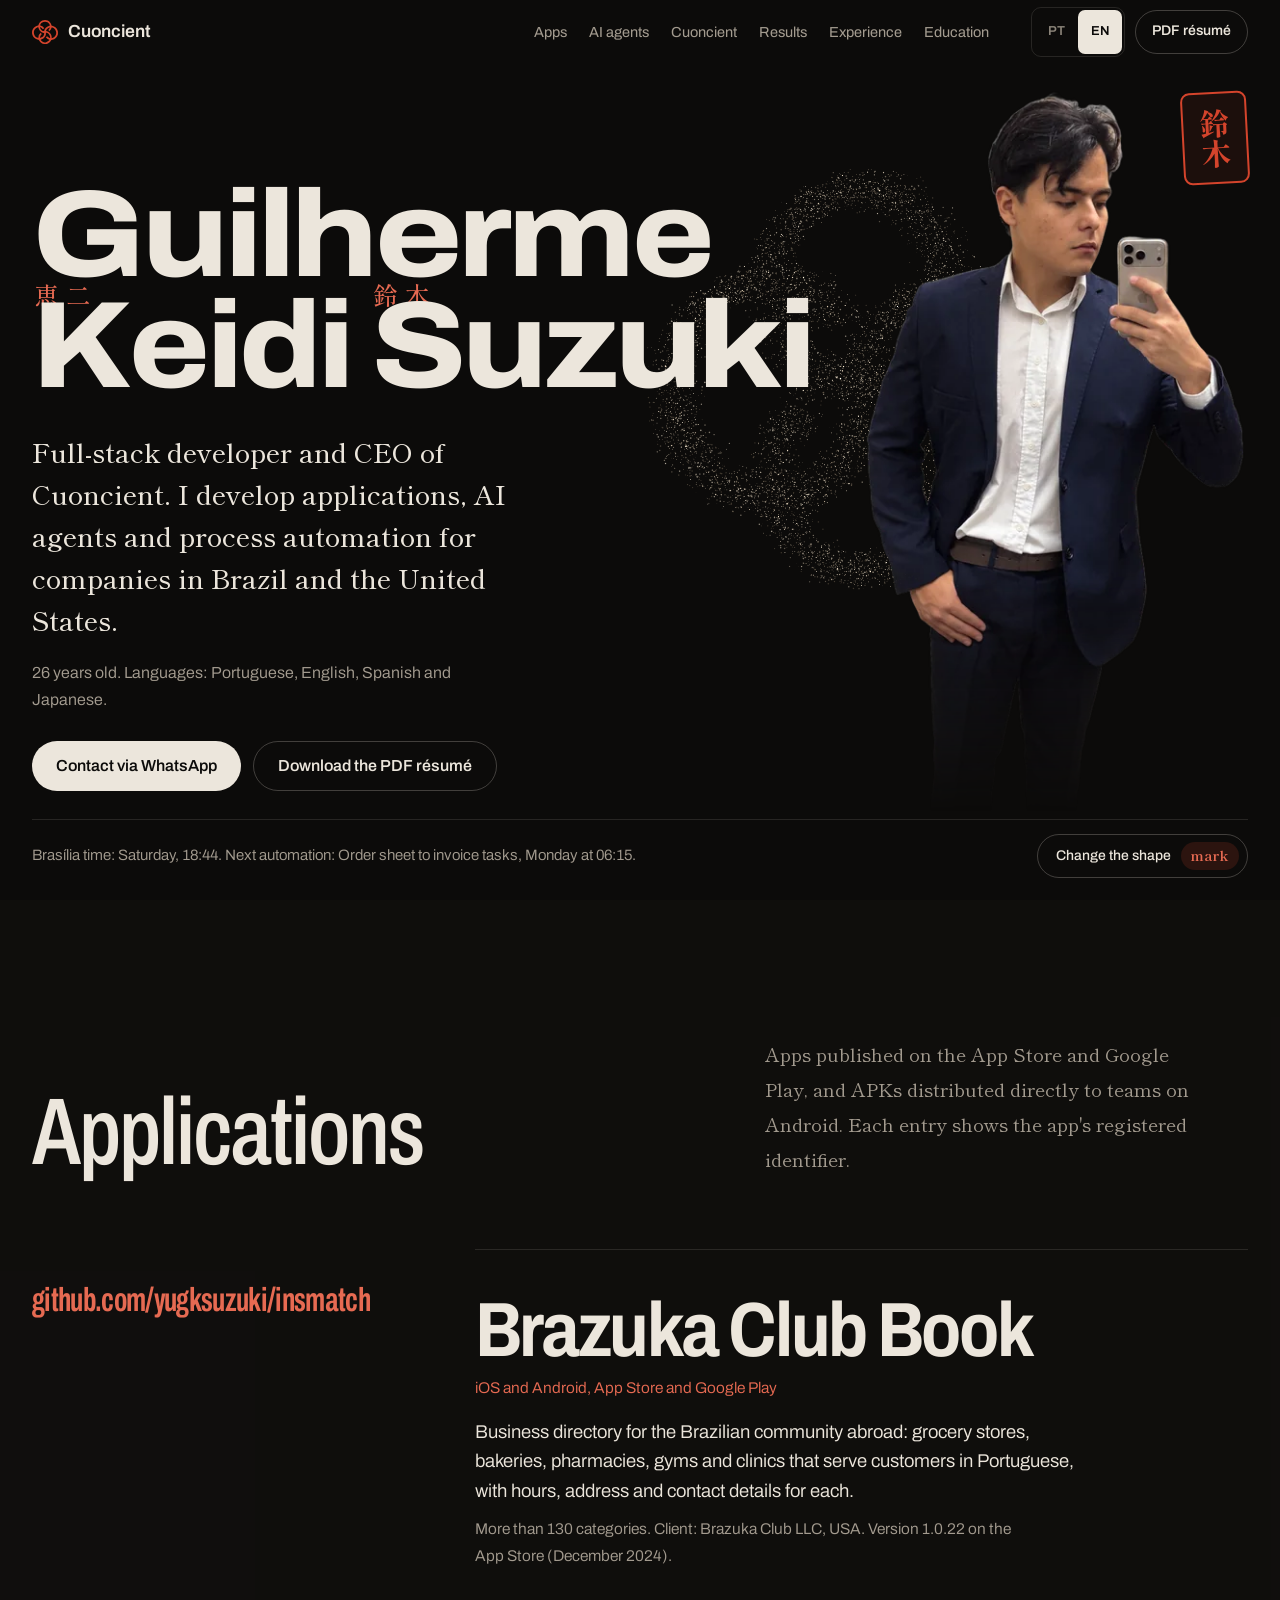
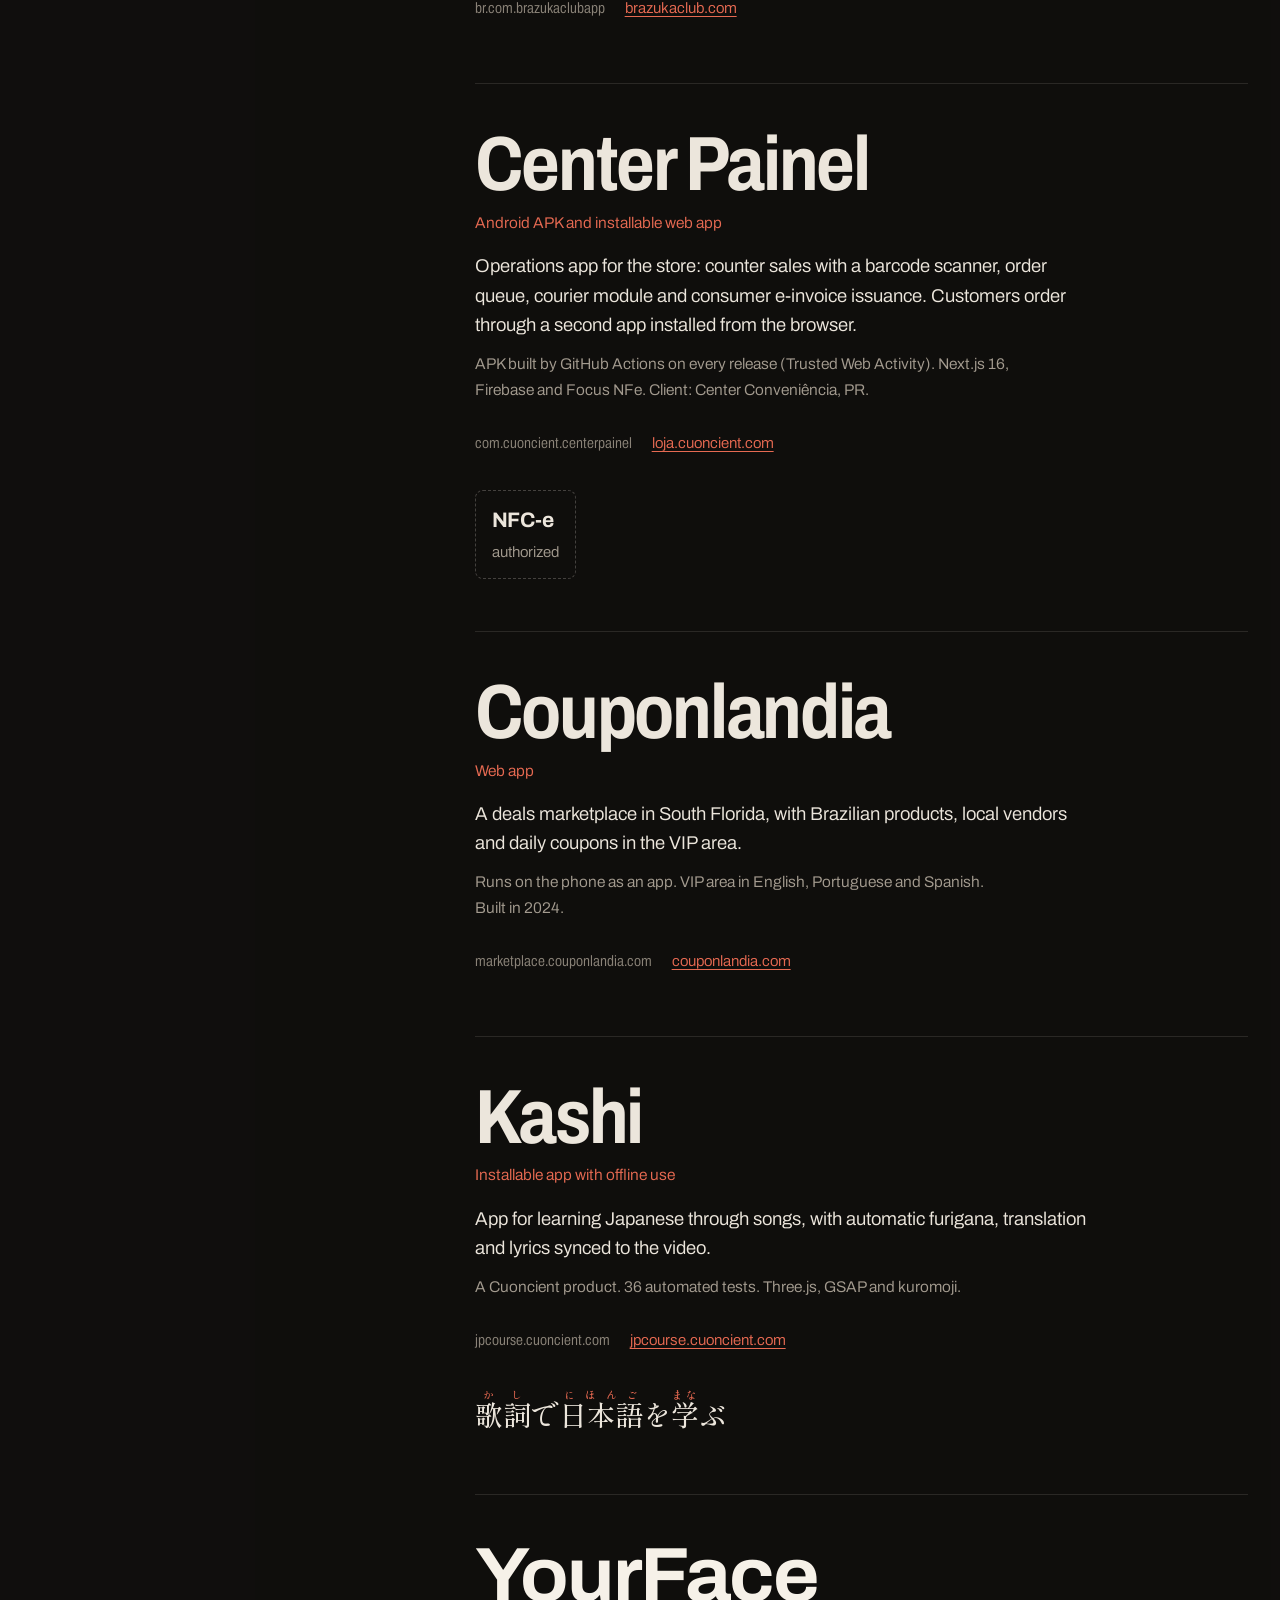
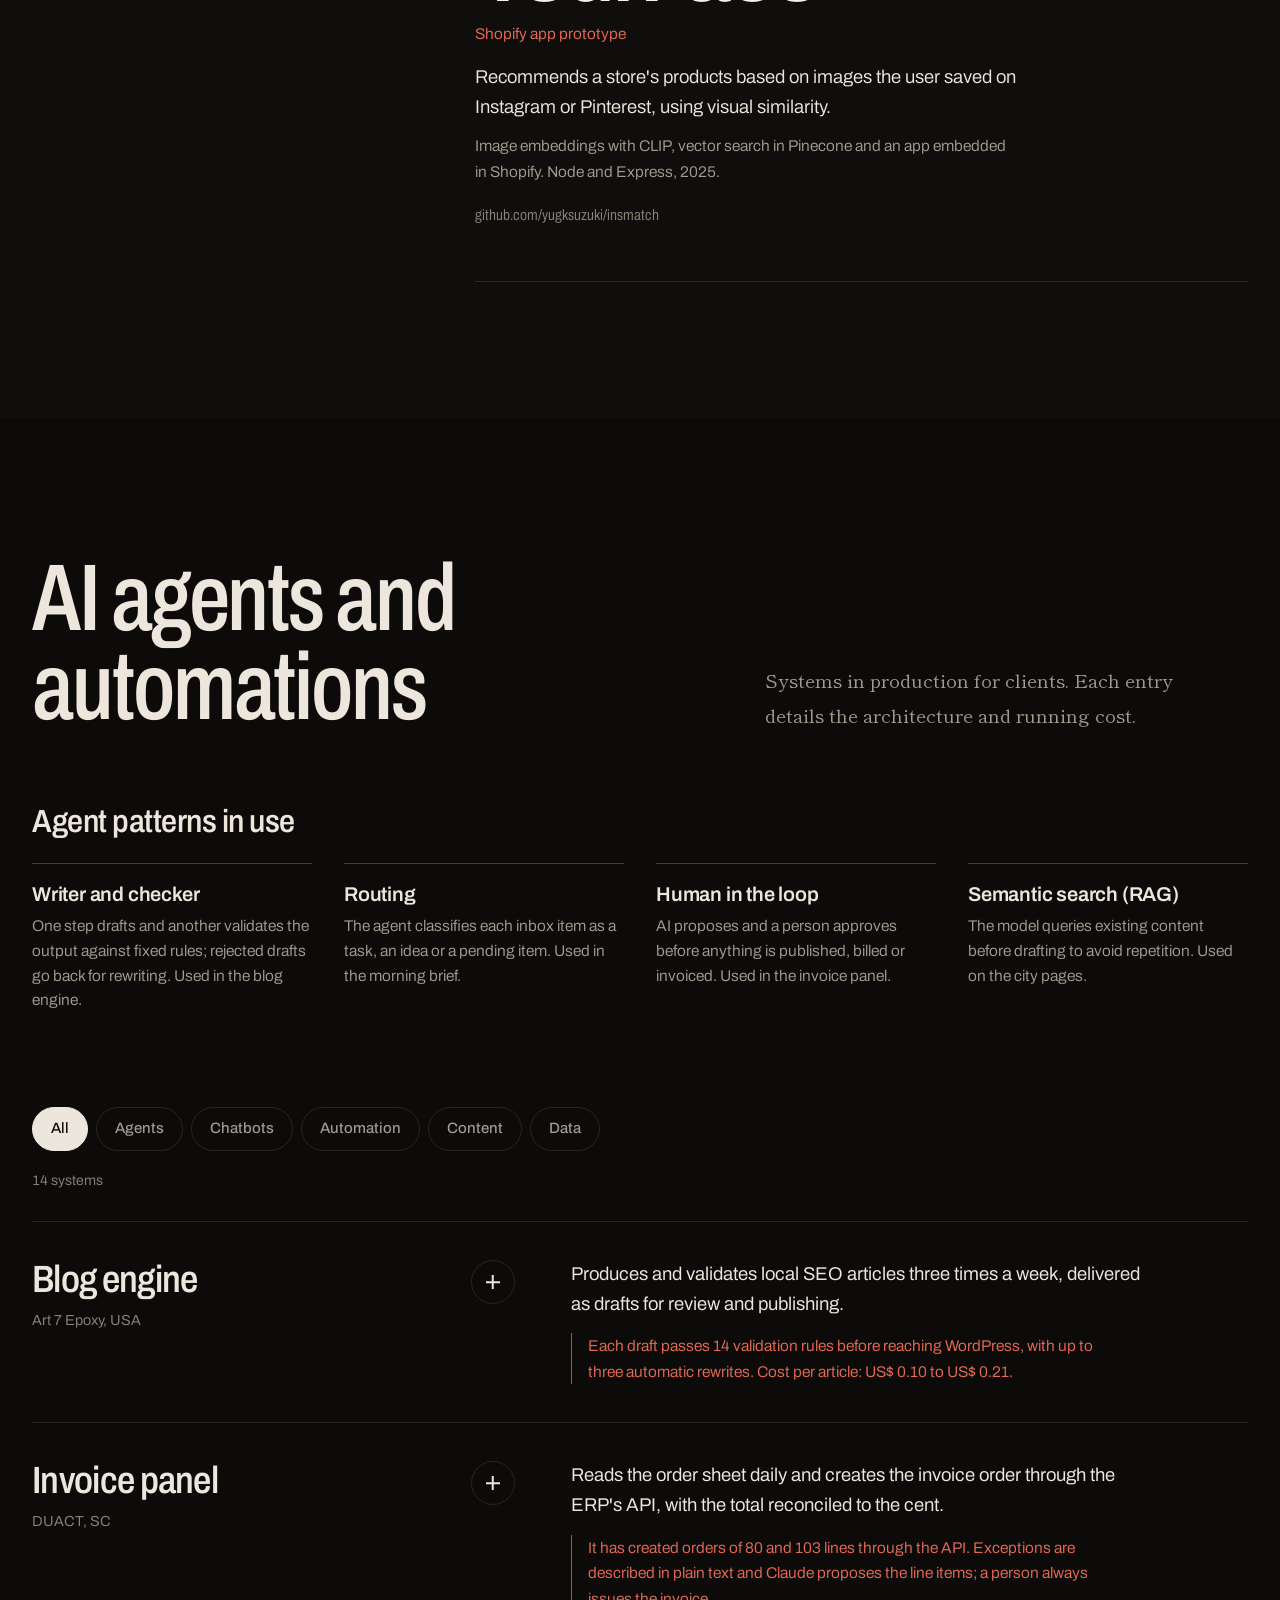
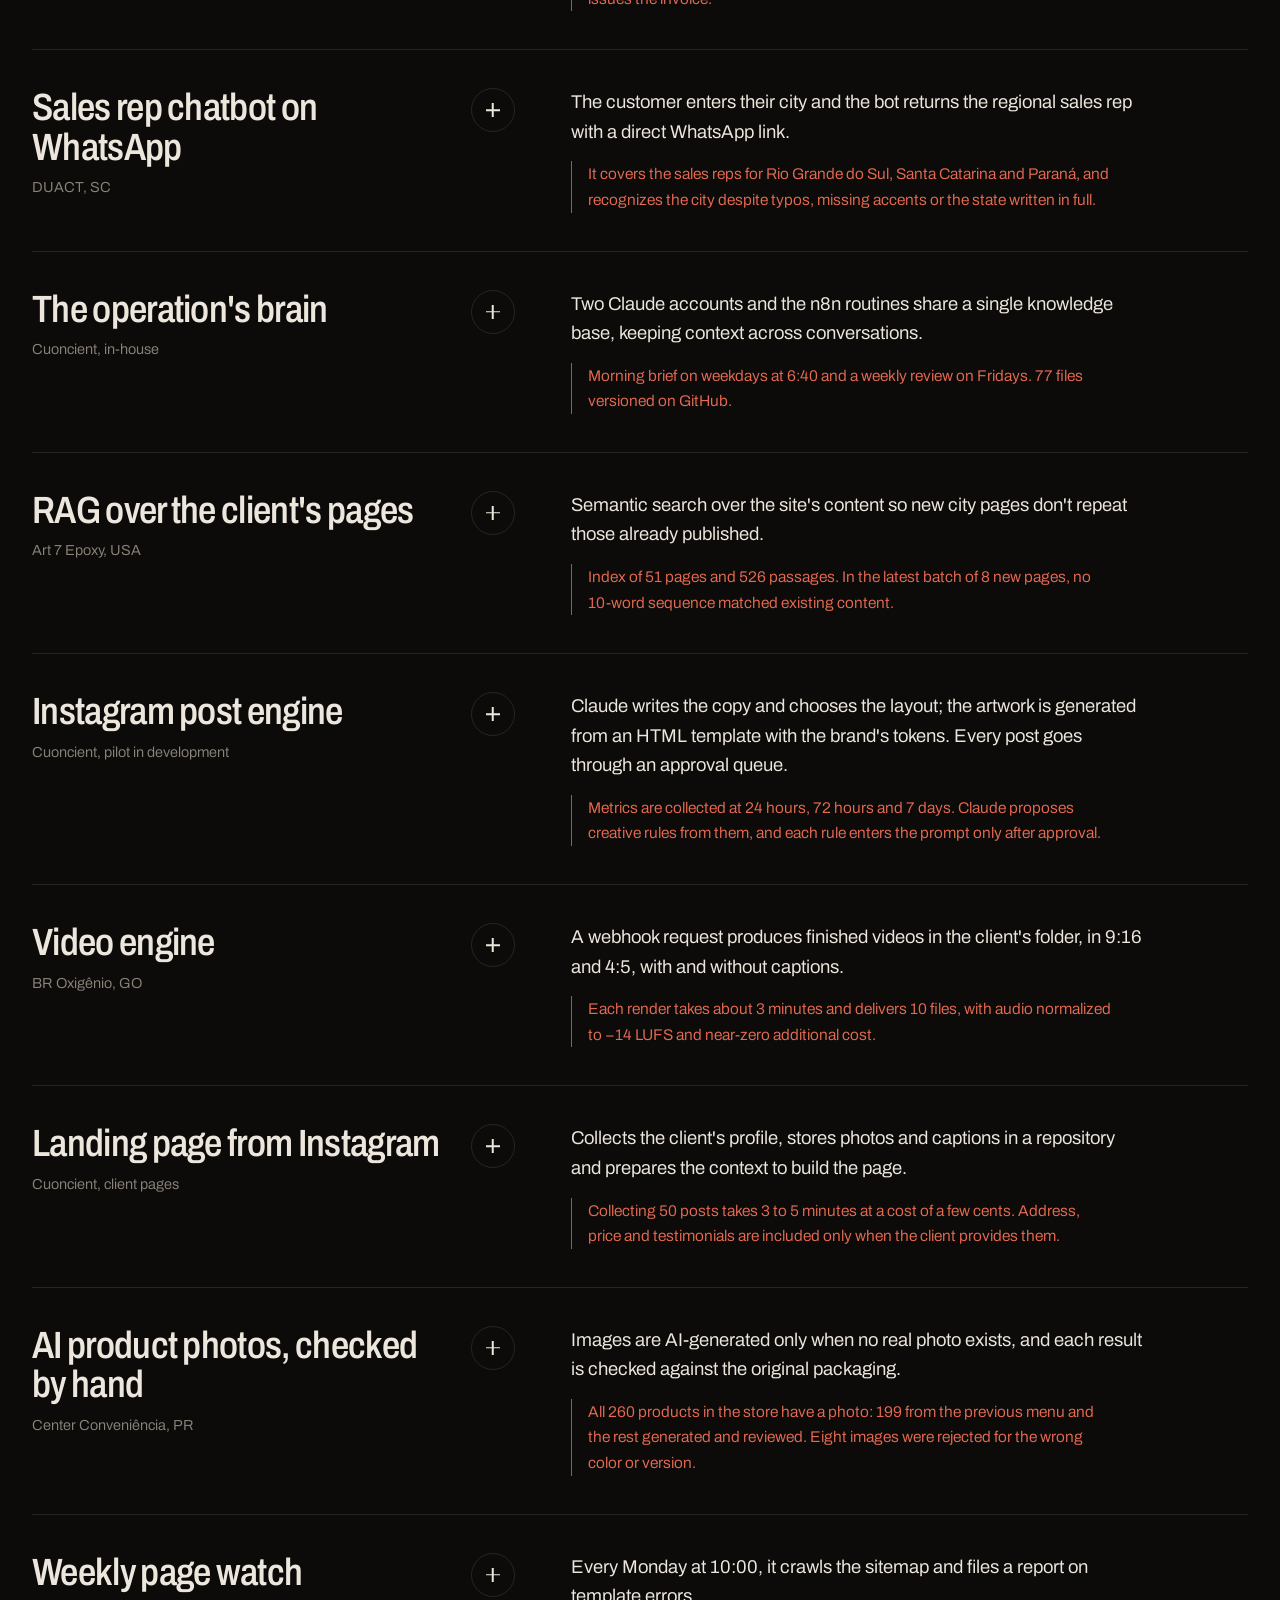
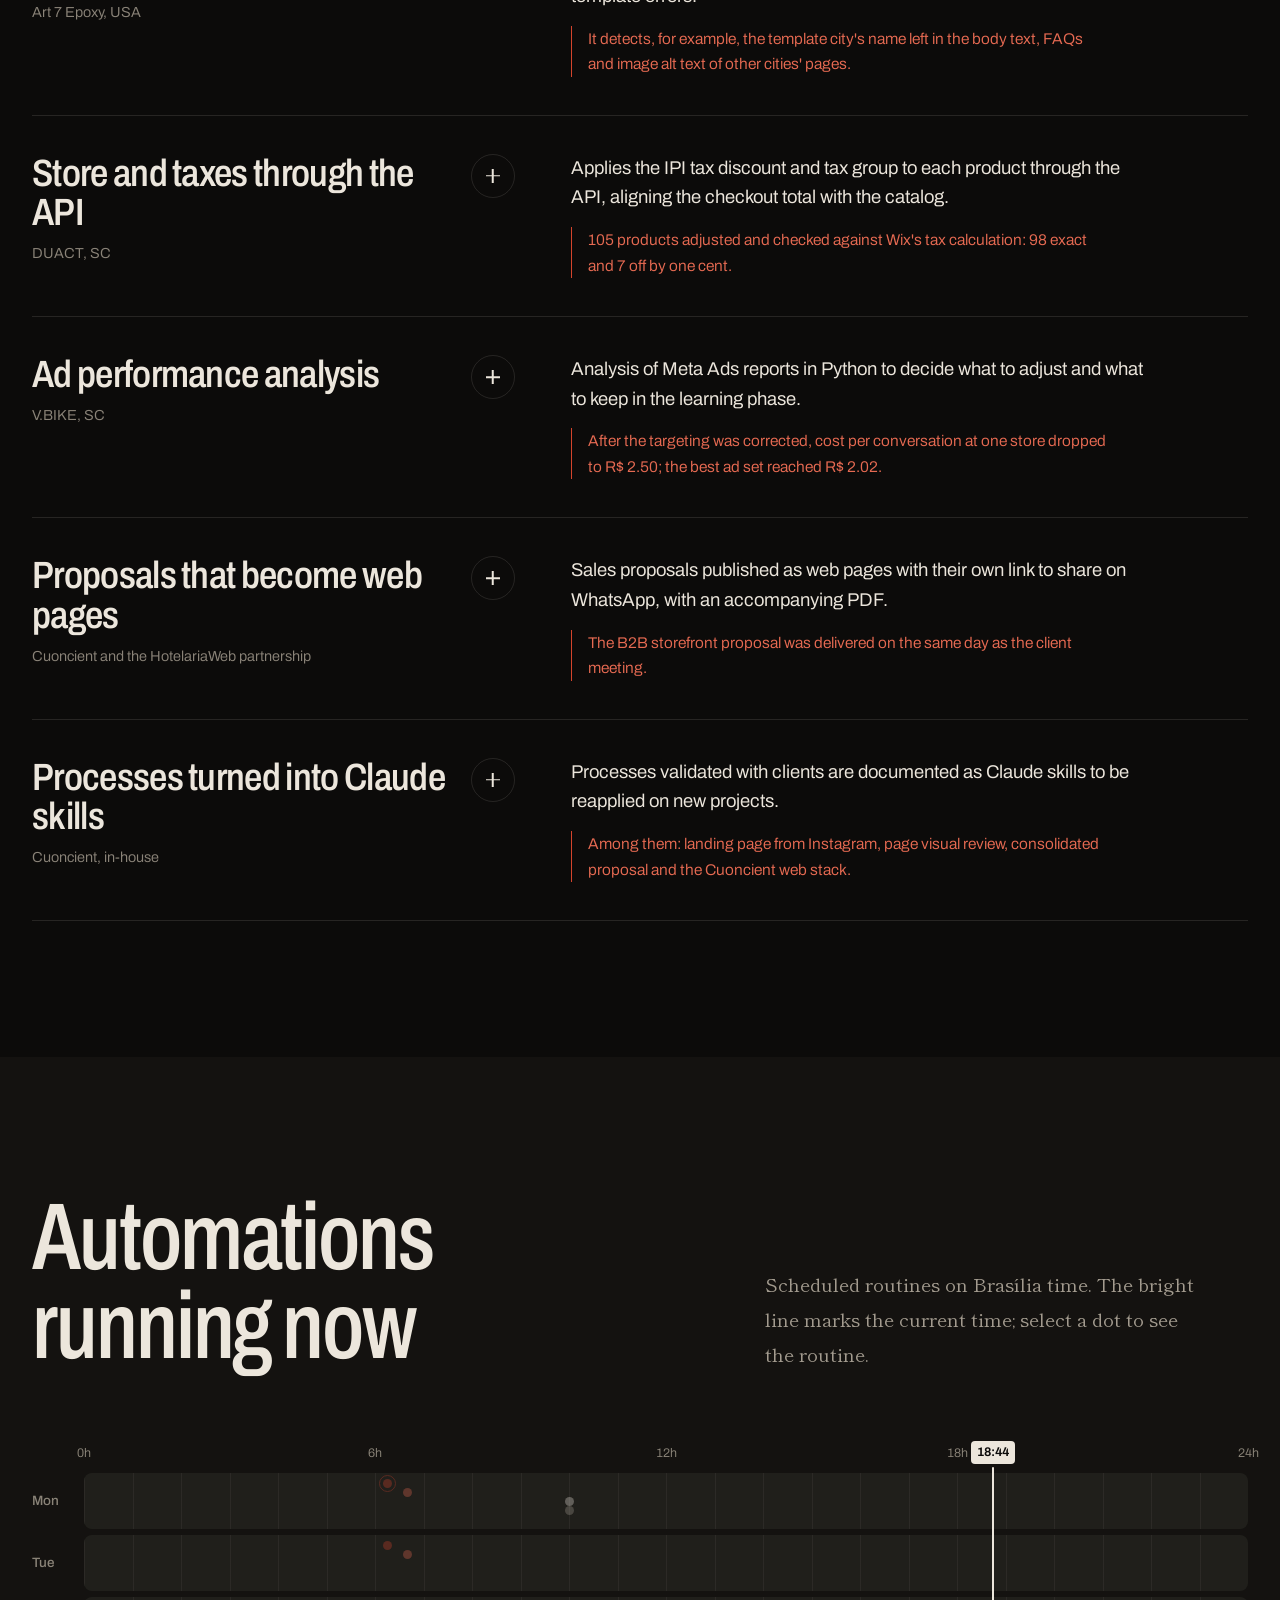
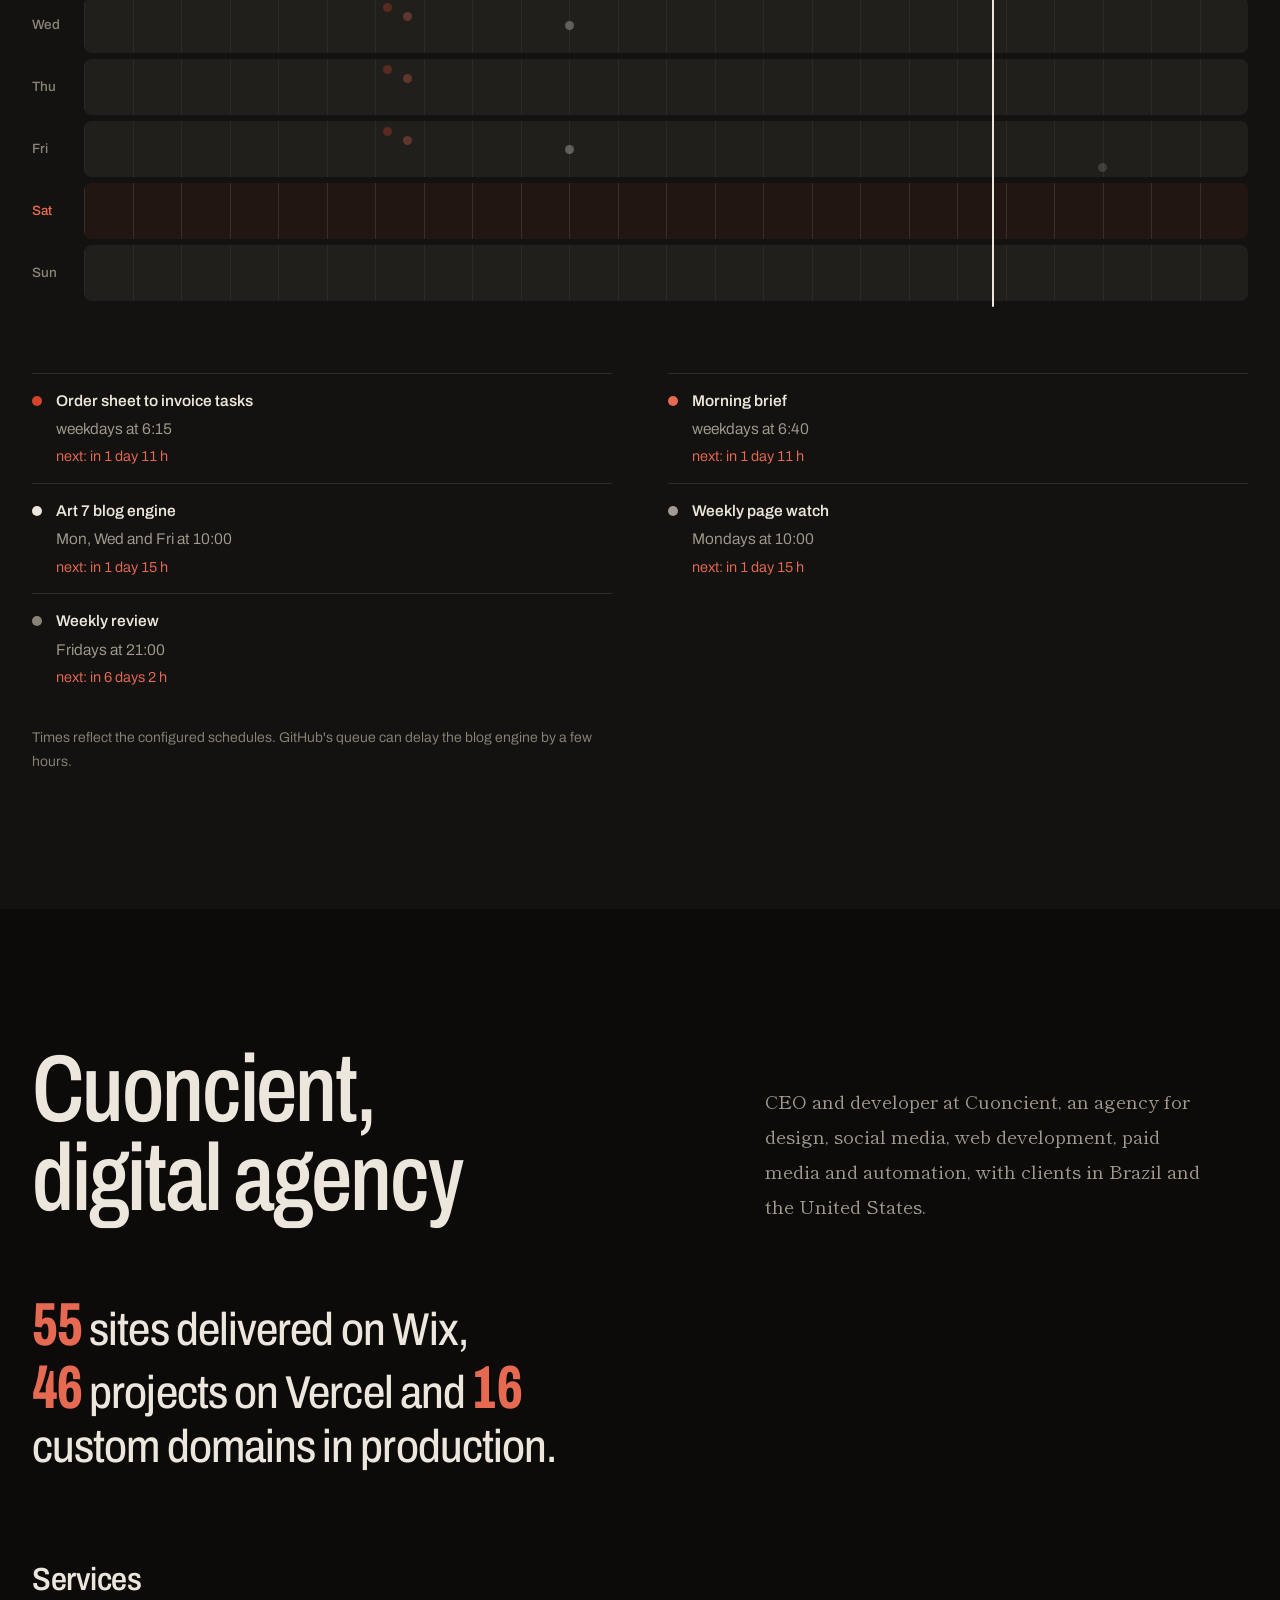
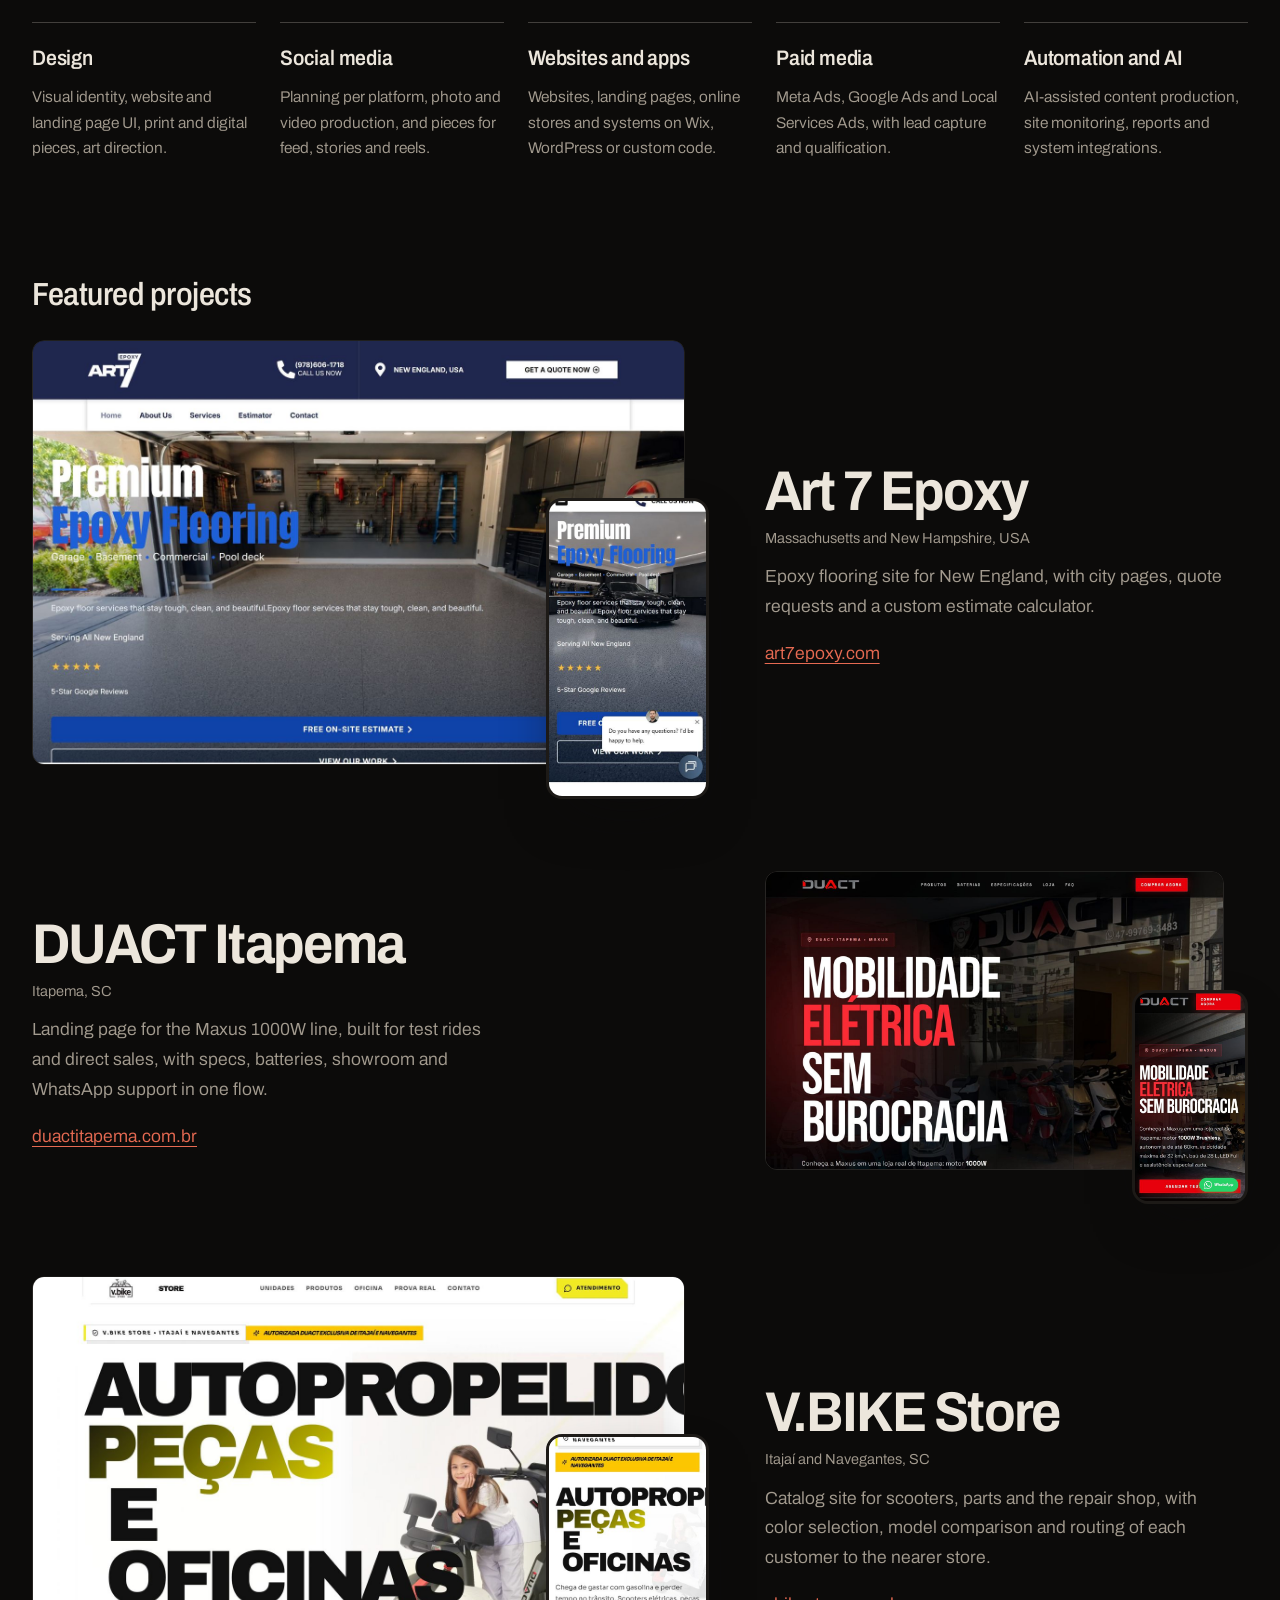
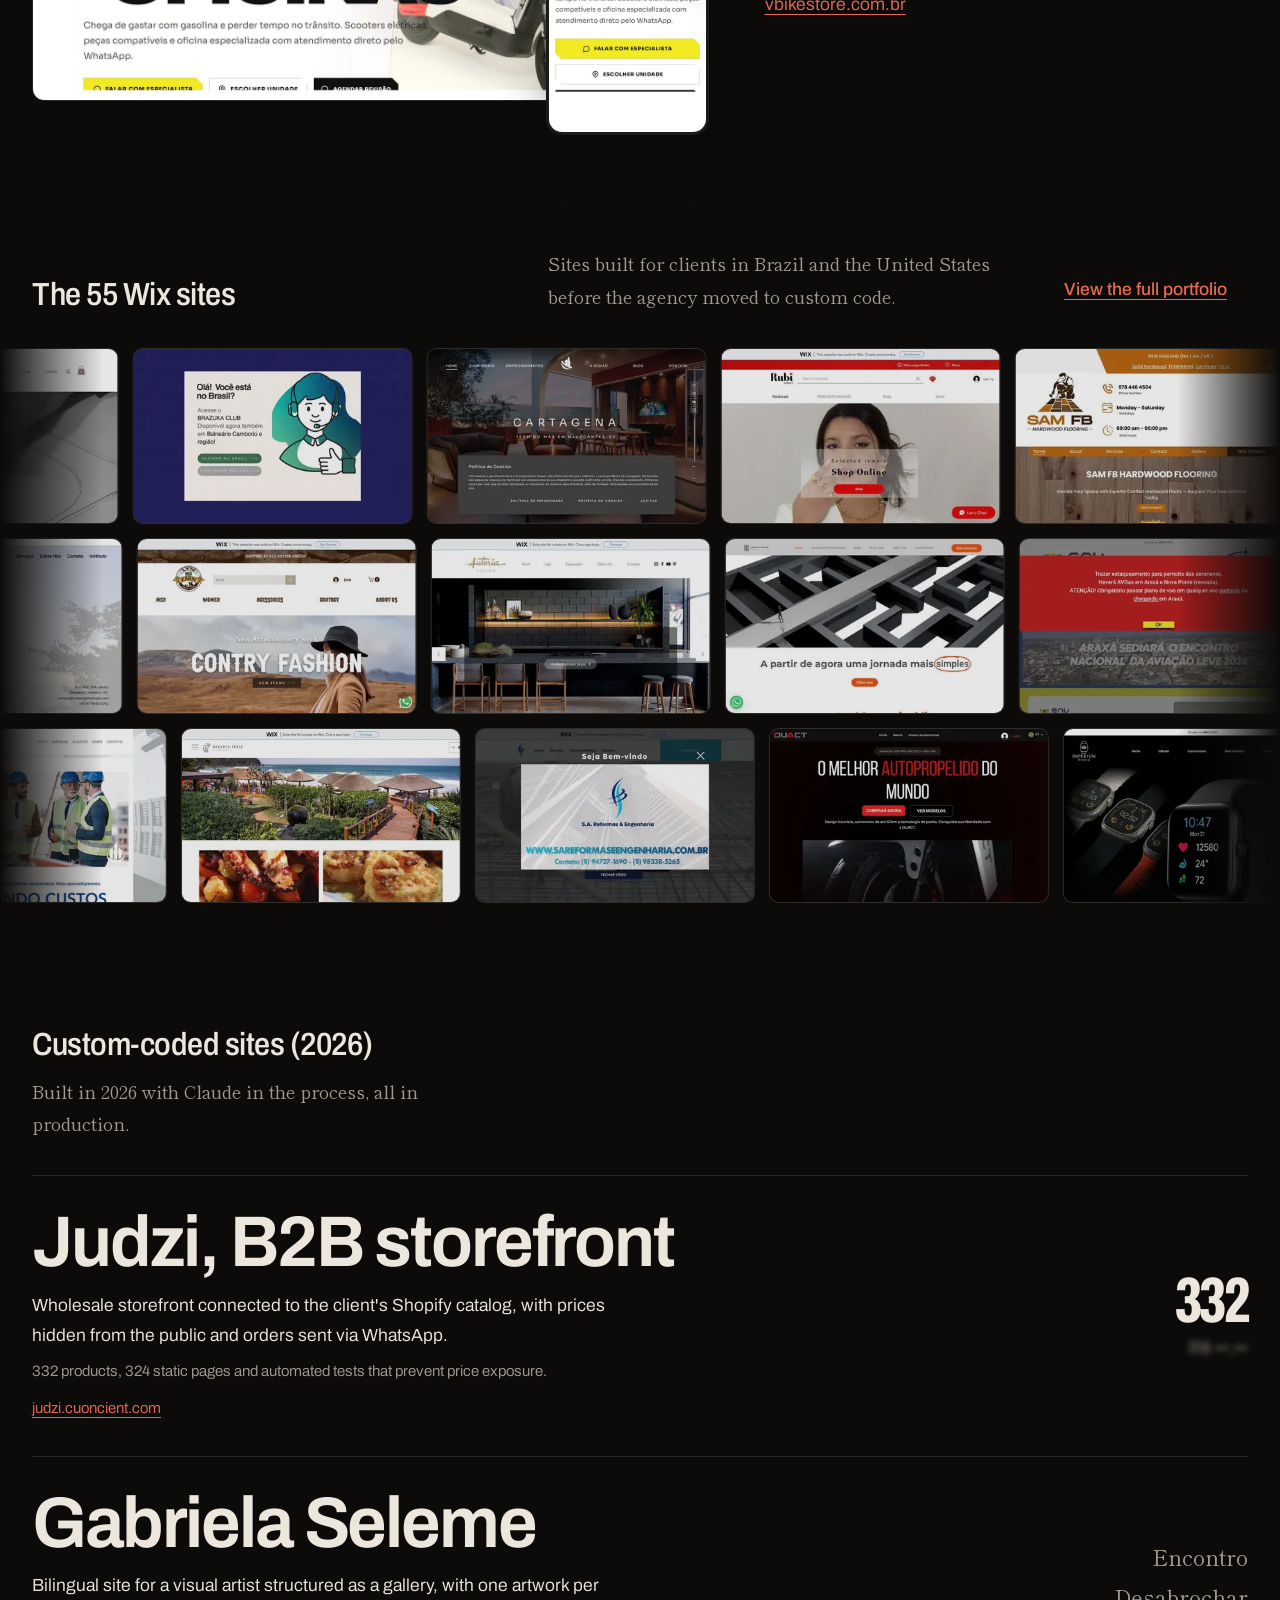
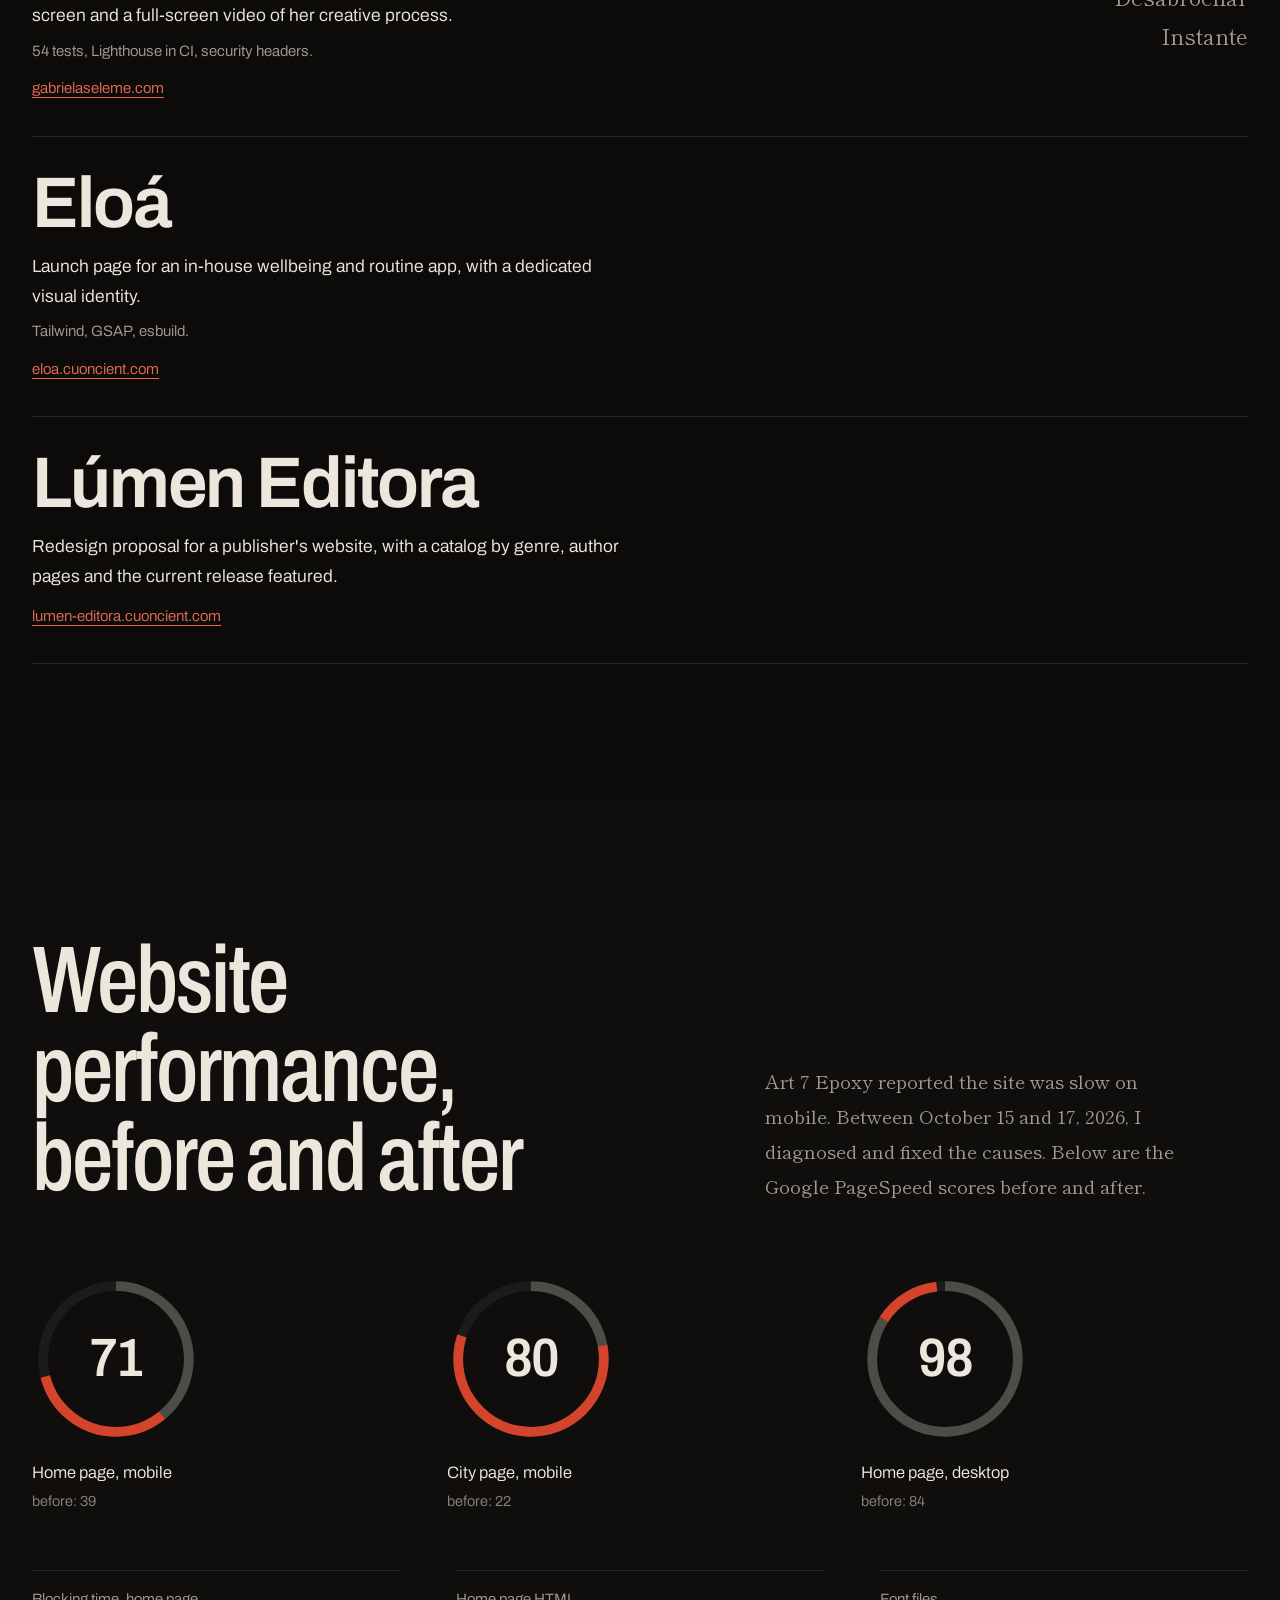
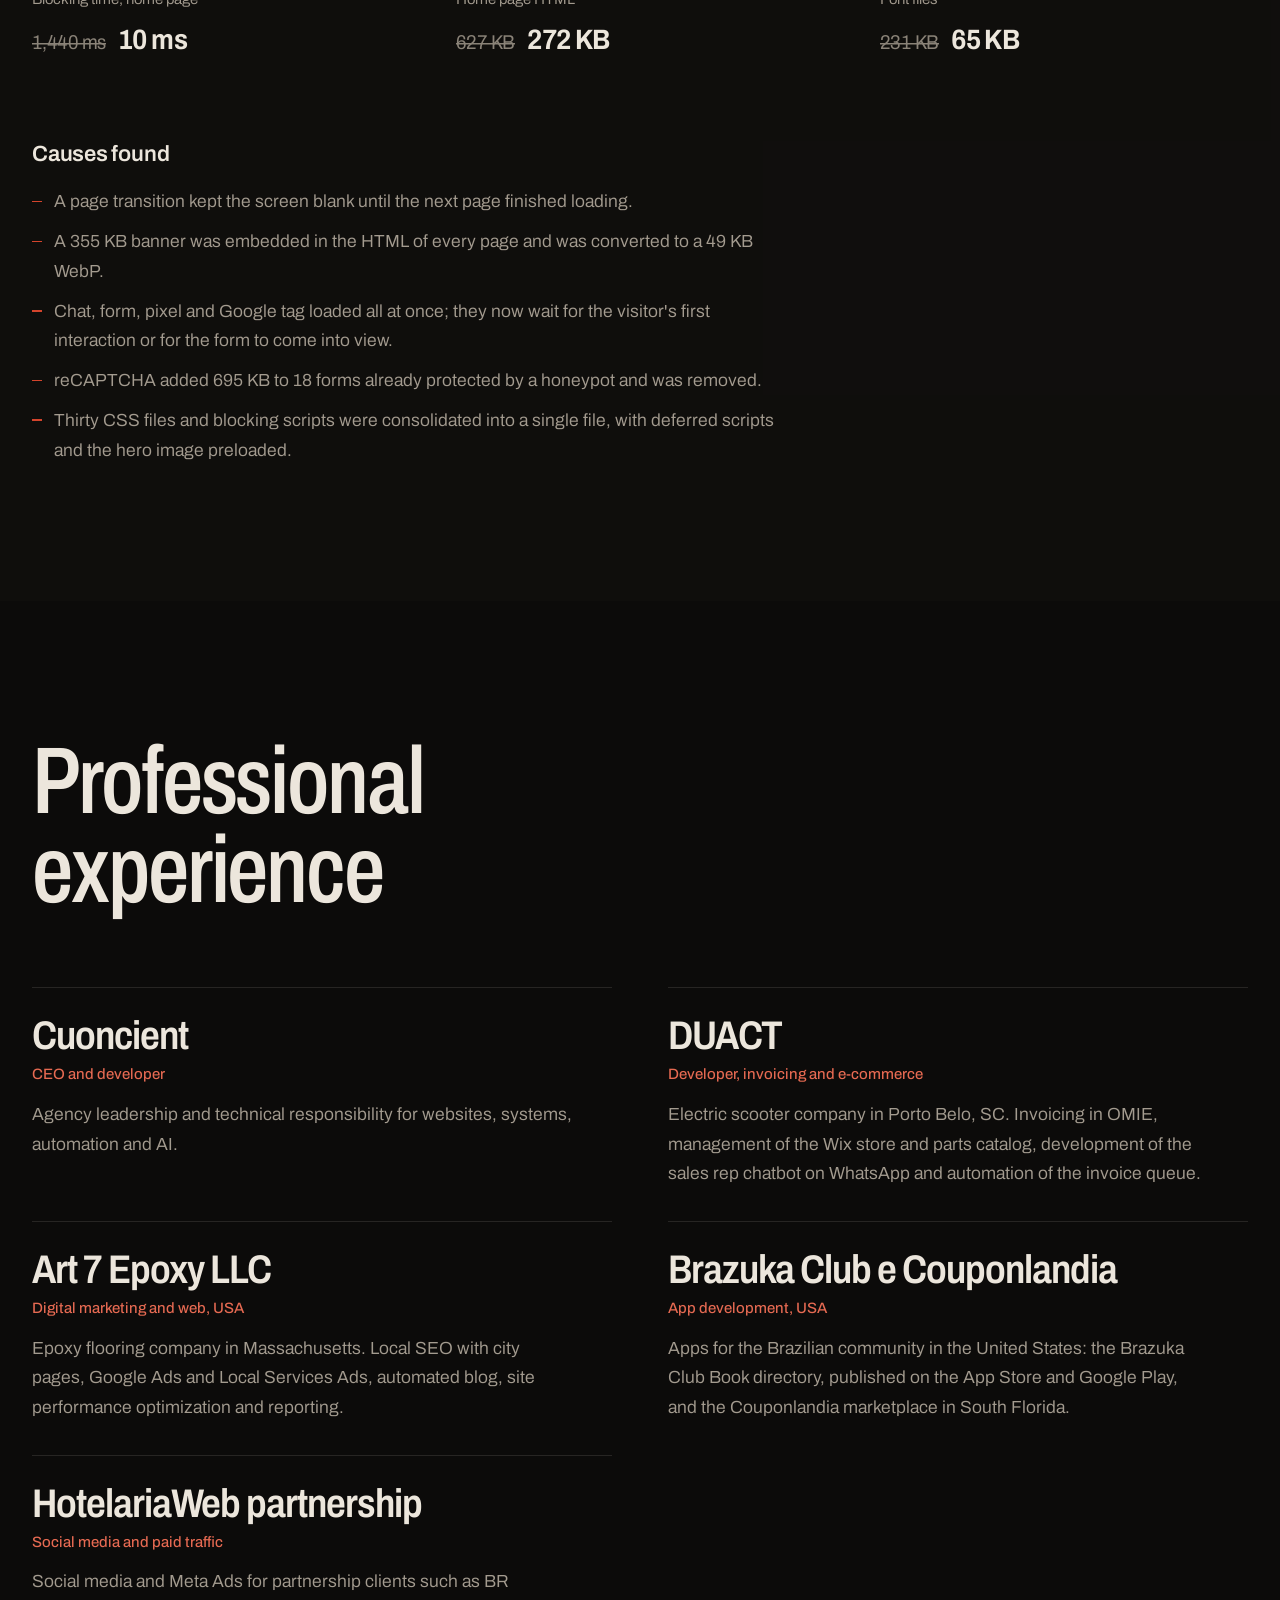
==== commit d9f1b8ca: "/gui: retrato na capa, silhueta em partículas, vCard e QR no PDF - Foto recortada à direita da capa " ====
--- a/gui/index.html
+++ b/gui/index.html
@@ -16,7 +16,7 @@
 <meta property="og:url" content="https://suzuki.cuoncient.com/">
 <meta property="og:title" content="Currículo de Guilherme Keidi Suzuki">
 <meta property="og:description" content="Desenvolvedor fullstack e CEO da Cuoncient. Aplicativos, agentes de IA e automação de processos, com resultados documentados.">
-<meta property="og:image" content="https://suzuki.cuoncient.com/gui/og.png?v=202610261956">
+<meta property="og:image" content="https://suzuki.cuoncient.com/gui/og.png?v=202610262032">
 <meta property="og:image:width" content="1200">
 <meta property="og:image:height" content="630">
 <meta property="og:image:alt" content="Guilherme Keidi Suzuki, 鈴木 恵二, currículo">
@@ -25,12 +25,12 @@
 <meta name="twitter:card" content="summary_large_image">
 <meta name="twitter:title" content="Currículo de Guilherme Keidi Suzuki">
 <meta name="twitter:description" content="Desenvolvedor fullstack e CEO da Cuoncient. Aplicativos, agentes de IA e automação de processos, com resultados documentados.">
-<meta name="twitter:image" content="https://suzuki.cuoncient.com/gui/og.png?v=202610261956">
+<meta name="twitter:image" content="https://suzuki.cuoncient.com/gui/og.png?v=202610262032">
 <link rel="icon" href="/assets/brand/favicon.svg" type="image/svg+xml">
 <link rel="preconnect" href="https://fonts.googleapis.com">
 <link rel="preconnect" href="https://fonts.gstatic.com" crossorigin>
 <link href="https://fonts.googleapis.com/css2?family=Archivo:wdth,wght@62..125,100..900&family=Shippori+Mincho:wght@400;500;700&display=swap" rel="stylesheet">
-<link rel="stylesheet" href="/gui/gui.css?v=202610261956">
+<link rel="stylesheet" href="/gui/gui.css?v=202610262032">
 <script>document.documentElement.classList.replace('no-js','js');</script>
 <script type="application/ld+json">
 {
@@ -41,7 +41,7 @@
   "birthDate": "2000-08-21",
   "jobTitle": "CEO e desenvolvedor fullstack",
   "url": "https://suzuki.cuoncient.com/",
-  "image": "https://cuoncient.com/assets/brand/guilherme.jpg",
+  "image": "https://suzuki.cuoncient.com/gui/foto/guilherme-rosto.jpg",
   "worksFor": {"@type": "Organization", "name": "Cuoncient", "url": "https://cuoncient.com"},
   "sameAs": ["https://github.com/yugksuzuki"],
   "knowsLanguage": ["pt-BR", "en", "es", "ja"],
@@ -91,6 +91,9 @@
 <section class="hero" id="topo" aria-labelledby="nome">
   <svg class="hero__fallback" aria-hidden="true"><use href="#marca"/></svg>
   <div class="shell hero__grid">
+    <picture class="hero__retrato">
+      <img src="/gui/foto/guilherme-recorte.webp" srcset="/gui/foto/guilherme-recorte-760.webp 401w, /gui/foto/guilherme-recorte.webp 659w" sizes="(min-width: 900px) 30vw, 62vw" width="659" height="1249" fetchpriority="high" decoding="async" alt="Guilherme Keidi Suzuki de terno azul-marinho e camisa branca" data-en-alt="Guilherme Keidi Suzuki in a navy suit and white shirt">
+    </picture>
     <div class="hero__main">
       <h1 class="nome" id="nome" aria-label="Guilherme Keidi Suzuki">
         <span class="nome__line" aria-hidden="true"><span class="nome__w">Guilherme</span></span>
@@ -98,7 +101,7 @@
       </h1>
       <p class="hero__role" data-en="Full-stack developer and CEO of Cuoncient. I develop applications, AI agents and process automation for companies in Brazil and the United States.">Desenvolvedor fullstack e CEO da Cuoncient. Desenvolvo aplicativos, agentes de IA e automações para empresas no Brasil e nos Estados Unidos.</p>
       <div class="hero__eu">
-        <img class="hero__foto" src="/assets/brand/guilherme.jpg" width="240" height="240" alt="Foto de Guilherme Keidi Suzuki" data-en-alt="Photo of Guilherme Keidi Suzuki">
+        <img class="hero__foto" src="/gui/foto/guilherme-rosto.jpg" width="360" height="360" alt="Foto de Guilherme Keidi Suzuki" data-en-alt="Photo of Guilherme Keidi Suzuki">
         <p class="hero__facts" data-en="&lt;span class=&quot;js-idade&quot;&gt;26 years old&lt;/span&gt;. Languages: Portuguese, English, Spanish and Japanese."><span class="js-idade">26 anos</span>. Idiomas: português, inglês, espanhol e japonês.</p>
       </div>
       <p class="print-contato">WhatsApp +55 (11) 93352-8251, suzuki.cuoncient.com, github.com/yugksuzuki. <span data-en="Born August 21, 2000.">Nascido em 21/08/2000.</span></p>
@@ -107,6 +110,10 @@
         <a class="btn btn--ghost js-pdf js-ima" href="/gui/curriculo-guilherme-keidi-suzuki.pdf" data-en-href="/gui/resume-guilherme-keidi-suzuki.pdf" download><span class="roll" data-en="Download the PDF résumé">Baixar currículo em PDF</span></a>
       </div>
     </div>
+    <figure class="print-qr" aria-hidden="true">
+      <svg viewBox="0 0 29 29" shape-rendering="crispEdges"><path stroke="#111418" d="M0 0.5h7m2 0h3m1 0h2m2 0h2m3 0h7m-29 1h1m5 0h1m3 0h1m1 0h4m1 0h3m2 0h1m5 0h1m-29 1h1m1 0h3m1 0h1m1 0h1m2 0h1m1 0h2m2 0h1m1 0h2m1 0h1m1 0h3m1 0h1m-29 1h1m1 0h3m1 0h1m2 0h1m2 0h1m1 0h2m2 0h3m1 0h1m1 0h3m1 0h1m-29 1h1m1 0h3m1 0h1m1 0h1m4 0h2m2 0h1m4 0h1m1 0h3m1 0h1m-29 1h1m5 0h1m1 0h1m1 0h2m1 0h2m4 0h1m2 0h1m5 0h1m-29 1h7m1 0h1m1 0h1m1 0h1m1 0h1m1 0h1m1 0h1m1 0h1m1 0h7m-20 1h1m1 0h1m1 0h1m1 0h1m1 0h2m1 0h1m-20 1h1m2 0h1m1 0h1m1 0h1m1 0h1m1 0h1m2 0h1m1 0h5m1 0h2m1 0h1m-27 1h1m4 0h1m4 0h1m1 0h5m1 0h1m3 0h3m2 0h2m-29 1h2m2 0h1m1 0h1m1 0h2m3 0h1m2 0h3m1 0h2m3 0h2m1 0h1m-29 1h1m1 0h1m7 0h2m2 0h1m1 0h4m1 0h1m3 0h1m1 0h2m-28 1h1m1 0h2m1 0h1m3 0h3m3 0h2m1 0h1m3 0h1m1 0h1m2 0h1m-29 1h1m1 0h2m1 0h1m2 0h1m1 0h2m1 0h6m3 0h1m1 0h1m1 0h1m1 0h1m-26 1h1m1 0h2m1 0h2m1 0h1m1 0h3m2 0h1m1 0h1m3 0h1m3 0h1m-27 1h2m5 0h4m2 0h5m1 0h1m1 0h1m1 0h1m2 0h1m-29 1h1m5 0h1m1 0h1m1 0h2m1 0h1m1 0h2m1 0h4m5 0h1m-28 1h1m1 0h4m1 0h1m2 0h5m2 0h2m2 0h4m3 0h1m-23 1h4m1 0h5m10 0h1m1 0h1m-26 1h3m2 0h1m6 0h6m2 0h3m2 0h1m-29 1h2m4 0h2m3 0h2m4 0h1m2 0h6m1 0h2m-21 1h1m1 0h3m1 0h3m1 0h1m1 0h1m3 0h1m1 0h3m-29 1h7m2 0h1m2 0h1m2 0h3m1 0h2m1 0h1m1 0h1m3 0h1m-29 1h1m5 0h1m2 0h2m2 0h1m3 0h1m1 0h2m3 0h2m-26 1h1m1 0h3m1 0h1m1 0h3m3 0h2m2 0h7m-25 1h1m1 0h3m1 0h1m2 0h3m4 0h3m4 0h1m1 0h3m-28 1h1m1 0h3m1 0h1m4 0h1m1 0h2m1 0h2m1 0h3m3 0h4m-29 1h1m5 0h1m1 0h2m1 0h1m2 0h1m2 0h2m1 0h1m1 0h2m1 0h1m1 0h2m-29 1h7m2 0h1m2 0h1m2 0h1m1 0h4m3 0h2m1 0h1"/></svg>
+      <figcaption>suzuki.cuoncient.com</figcaption>
+    </figure>
     <p class="hanko" title="鈴木 恵二">
       <span class="hanko__selo" lang="ja">鈴木</span>
     </p>
@@ -694,6 +701,7 @@
         <a class="btn btn--ghost js-pdf js-ima" href="/gui/curriculo-guilherme-keidi-suzuki.pdf" data-en-href="/gui/resume-guilherme-keidi-suzuki.pdf" download><span class="roll" data-en="Download the PDF résumé">Baixar currículo em PDF</span></a>
       </div>
       <ul class="links">
+        <li><a href="/gui/guilherme-keidi-suzuki.vcf" data-en="Save contact (vCard)">Salvar contato (vCard)</a></li>
         <li><a href="https://cuoncient.com">cuoncient.com</a></li>
         <li><a href="https://github.com/yugksuzuki" target="_blank" rel="noopener">github.com/yugksuzuki</a></li>
       </ul>
@@ -720,7 +728,7 @@
 <script src="/gui/vendor/Flip.min.js" defer></script>
 <script src="/gui/vendor/DrawSVGPlugin.min.js" defer></script>
 <script src="/gui/vendor/lenis.min.js" defer></script>
-<script src="/gui/gui.js?v=202610261956" defer></script>
-<script type="module" src="/gui/hero3d.js?v=202610261956"></script>
+<script src="/gui/gui.js?v=202610262032" defer></script>
+<script type="module" src="/gui/hero3d.js?v=202610262032"></script>
 </body>
 </html>
--- a/gui/gui.css
+++ b/gui/gui.css
@@ -1,2 +1,2 @@
 /*! tailwindcss v4.3.3 | MIT License | https://tailwindcss.com */
-@layer properties{@supports (((-webkit-hyphens:none)) and (not (margin-trim:inline))) or ((-moz-orient:inline) and (not (color:rgb(from red r g b)))){*,:before,:after,::backdrop{--tw-border-style:solid}}}@layer theme{:root,:host{--font-sans:"Archivo", "Helvetica Neue", Helvetica, Arial, sans-serif;--font-mono:ui-monospace, SFMono-Regular, Menlo, Monaco, Consolas, "Liberation Mono", "Courier New", monospace;--default-transition-duration:.15s;--default-transition-timing-function:cubic-bezier(.4, 0, .2, 1);--default-font-family:var(--font-sans);--default-mono-font-family:var(--font-mono);--color-sumi:#0c0b0a;--color-sumi-2:#151311;--color-sumi-3:#1d1a17;--color-papel:#ece6dc;--color-branco:#f6f1e8;--color-nevoa:#a39b8f;--color-gin:#8a8378;--color-linha:#ece6dc1f;--color-linha-forte:#ece6dc3d;--color-trilho:#ece6dc0f;--color-shu:#d4442c;--color-shu-claro:#e66a52;--font-mincho:"Shippori Mincho", "Hiragino Mincho ProN", "Yu Mincho", Georgia, serif;--ease-saida:cubic-bezier(.16, 1, .3, 1)}}@layer base{*,:after,:before,::backdrop{box-sizing:border-box;border:0 solid;margin:0;padding:0}::file-selector-button{box-sizing:border-box;border:0 solid;margin:0;padding:0}html,:host{-webkit-text-size-adjust:100%;tab-size:4;line-height:1.5;font-family:var(--default-font-family,-apple-system, BlinkMacSystemFont, "Segoe UI", Roboto, "Helvetica Neue", "Noto Sans", Arial, sans-serif, "Apple Color Emoji", "Segoe UI Emoji", "Segoe UI Symbol", "Noto Color Emoji");font-feature-settings:var(--default-font-feature-settings,normal);font-variation-settings:var(--default-font-variation-settings,normal);-webkit-tap-highlight-color:transparent}hr{height:0;color:inherit;border-top-width:1px}abbr:where([title]){-webkit-text-decoration:underline dotted;text-decoration:underline dotted}h1,h2,h3,h4,h5,h6{font-size:inherit;font-weight:inherit}a{color:inherit;-webkit-text-decoration:inherit;-webkit-text-decoration:inherit;-webkit-text-decoration:inherit;text-decoration:inherit}code,kbd,samp,pre{font-family:var(--default-mono-font-family,ui-monospace, SFMono-Regular, Menlo, Monaco, Consolas, "Liberation Mono", "Courier New", monospace);font-feature-settings:var(--default-mono-font-feature-settings,normal);font-variation-settings:var(--default-mono-font-variation-settings,normal);font-size:1em}small{font-size:80%}sub,sup{vertical-align:baseline;font-size:75%;line-height:0;position:relative}sub{bottom:-.25em}sup{top:-.5em}table{text-indent:0;border-color:inherit;border-collapse:collapse}:-moz-focusring:where(:not(iframe)){outline:auto}progress{vertical-align:baseline}summary{display:list-item}ol,ul,menu{list-style:none}img,svg,video,canvas,audio,iframe,embed,object{vertical-align:middle;display:block}img,video{max-width:100%;height:auto}button,input,select,optgroup,textarea{font:inherit;font-feature-settings:inherit;font-variation-settings:inherit;letter-spacing:inherit;color:inherit;opacity:1;background-color:#0000;border-radius:0}::file-selector-button{font:inherit;font-feature-settings:inherit;font-variation-settings:inherit;letter-spacing:inherit;color:inherit;opacity:1;background-color:#0000;border-radius:0}:where(select:is([multiple],[size])) optgroup{font-weight:bolder}:where(select:is([multiple],[size])) optgroup option{padding-inline-start:20px}::file-selector-button{margin-inline-end:4px}::placeholder{opacity:1}@supports (not ((-webkit-appearance:-apple-pay-button))) or (contain-intrinsic-size:1px){::placeholder{color:currentColor}@supports (color:color-mix(in lab, red, red)){::placeholder{color:color-mix(in oklab, currentcolor 50%, transparent)}}}textarea{resize:vertical}::-webkit-search-decoration{-webkit-appearance:none}::-webkit-date-and-time-value{min-height:1lh;text-align:inherit}::-webkit-datetime-edit{display:inline-flex}::-webkit-datetime-edit-fields-wrapper{padding:0}::-webkit-datetime-edit{padding-block:0}::-webkit-datetime-edit-year-field{padding-block:0}::-webkit-datetime-edit-month-field{padding-block:0}::-webkit-datetime-edit-day-field{padding-block:0}::-webkit-datetime-edit-hour-field{padding-block:0}::-webkit-datetime-edit-minute-field{padding-block:0}::-webkit-datetime-edit-second-field{padding-block:0}::-webkit-datetime-edit-millisecond-field{padding-block:0}::-webkit-datetime-edit-meridiem-field{padding-block:0}::-webkit-calendar-picker-indicator{line-height:1}:-moz-ui-invalid{box-shadow:none}button,input:where([type=button],[type=reset],[type=submit]){appearance:button}::file-selector-button{appearance:button}::-webkit-inner-spin-button{height:auto}::-webkit-outer-spin-button{height:auto}[hidden]:where(:not([hidden=until-found])){display:none!important}:root{color-scheme:dark;--shell:min(100% - 32px, 1240px);--bar-h:64px;--veu-barra:#0c0b0acc}@supports (color:color-mix(in lab, red, red)){:root{--veu-barra:color-mix(in oklab, var(--color-sumi) 80%, transparent)}}:root{--veu-ai:#1d1a1799}@supports (color:color-mix(in lab, red, red)){:root{--veu-ai:color-mix(in oklab, var(--color-sumi-3) 60%, transparent)}}:root{--veu-shu-forte:#d4442c29}@supports (color:color-mix(in lab, red, red)){:root{--veu-shu-forte:color-mix(in oklab, var(--color-shu) 16%, transparent)}}:root{--veu-shu:#d4442c14}@supports (color:color-mix(in lab, red, red)){:root{--veu-shu:color-mix(in oklab, var(--color-shu) 8%, transparent)}}:root{--veu-sombra:#0c0b0ad9}@supports (color:color-mix(in lab, red, red)){:root{--veu-sombra:color-mix(in oklab, var(--color-sumi) 85%, transparent)}}:root{--sombra:0 24px 60px -24px var(--veu-sombra);--p-papel:#fff;--p-tinta:#111418;--p-sub:#3a4048;--p-fraco:#6b717a;--p-regra:#d9dde2;--p-acento:#a8321d;--p-shu:#a8321d;--p-ano:#a8321d}@media (min-width:640px){:root{--shell:min(100% - 64px, 1240px)}}html{background:var(--color-sumi);scroll-padding-top:calc(var(--bar-h) + 16px);overflow-x:clip}body{color:var(--color-papel);font-family:var(--font-sans);font-variation-settings:"wdth" 100;-webkit-font-smoothing:antialiased;text-rendering:optimizelegibility;scrollbar-color:var(--color-linha-forte) var(--color-sumi);caret-color:var(--color-shu-claro);background:0 0;font-size:17.5px;font-weight:360;line-height:1.7;overflow-x:clip}b,strong{font-weight:620}::selection{background:var(--color-shu);color:var(--color-sumi)}a{color:inherit;text-underline-offset:.22em;text-decoration-thickness:1px}:focus-visible{outline:2px solid var(--color-shu-claro);outline-offset:3px;border-radius:4px}[hidden]{display:none!important}h1,h2,h3,h4{overflow-wrap:break-word;min-width:0}code{font-family:var(--font-sans);font-size:inherit}}@layer components{.shell{width:var(--shell);margin-inline:auto}.skip{z-index:60;background:var(--color-papel);color:var(--color-sumi);border-radius:6px;padding:10px 14px;font-weight:600;position:absolute;top:-60px;left:16px}.skip:focus{top:12px}.roll{text-shadow:0 2.2em;transition:transform .5s var(--ease-saida);display:inline-block}a:hover .roll,a:focus-visible .roll,.btn:hover .roll{transform:translateY(-2.2em)}.bar{z-index:50;height:var(--bar-h);border-bottom:1px solid #0000;transition:background-color .4s,border-color .4s;position:fixed;inset:0 0 auto}.bar.is-solida{background:var(--veu-barra);-webkit-backdrop-filter:blur(16px)saturate(1.2);backdrop-filter:blur(16px)saturate(1.2);border-color:var(--color-linha)}.bar__in{align-items:center;gap:24px;height:100%;display:flex}.bar__brand{letter-spacing:-.01em;align-items:center;gap:10px;min-height:44px;font-weight:620;text-decoration:none;display:inline-flex}.bar__mark{width:26px;height:26px;color:var(--color-shu);flex:none}.bar__nav{gap:2px;margin-left:auto;display:none;position:relative}.bar__nav a{color:var(--color-nevoa);white-space:nowrap;border-radius:6px;height:40px;padding:0 10px;font-size:14.5px;font-weight:420;line-height:40px;text-decoration:none;transition:color .2s;overflow:hidden}.bar__nav a:hover,.bar__nav a.is-aqui{color:var(--color-papel)}.bar__nav a.is-aqui{box-shadow:inset 0 -2px 0 var(--color-shu)}.bar__ind{background:var(--color-shu);opacity:0;pointer-events:none;border-radius:2px;width:0;height:2px;position:absolute;bottom:0;left:0}.tem-ind .bar__nav a.is-aqui{box-shadow:none}.tem-ind .bar__ind{opacity:1}.bar__prog{background:var(--color-shu);transform-origin:0;pointer-events:none;height:2px;position:absolute;bottom:-1px;left:0;right:0;transform:scaleX(0)}.bar__tools{align-items:center;gap:10px;margin-left:auto;display:flex}@media (min-width:1140px){.bar__nav{display:flex}.bar__tools{margin-left:8px}}@media (max-width:520px){.bar__tools .btn{display:none}}.lang{border:1px solid var(--color-linha);border-radius:8px;padding:3px;display:inline-flex}.lang button{font:inherit;color:var(--color-gin);cursor:pointer;background:0 0;border:0;border-radius:5px;min-width:44px;min-height:36px;font-size:13px;font-weight:600;transition:color .2s,background-color .2s}.lang button:hover{color:var(--color-papel)}.lang button[aria-pressed=true]{color:var(--color-sumi);background:var(--color-papel)}.btn{white-space:nowrap;cursor:pointer;border-radius:999px;justify-content:center;align-items:center;min-height:50px;padding:0 24px;font-size:16px;font-weight:560;line-height:1.2;text-decoration:none;transition:background-color .3s,color .3s,border-color .3s,box-shadow .3s;display:inline-flex;overflow:hidden}.btn--sm{min-height:40px;padding:0 16px;font-size:14px}.btn--solid{background:var(--color-papel);color:var(--color-sumi)}.btn--solid:hover{background:var(--color-branco);box-shadow:0 12px 30px -14px var(--veu-sombra)}.btn--solid:active{background:var(--color-nevoa)}.btn--ghost{border:1px solid var(--color-linha-forte);color:var(--color-papel)}.btn--ghost:hover{border-color:var(--color-shu-claro);color:var(--color-branco)}.btn--ghost:active{background:var(--veu-shu-forte)}.hero{isolation:isolate;flex-direction:column;min-height:100svh;display:flex;position:relative;overflow:hidden}.fundo-gl{z-index:-1;pointer-events:none;width:100%;height:100%;position:fixed;inset:0}.hero__fallback{z-index:-2;color:var(--color-shu);opacity:.14;aspect-ratio:1;width:min(62vw,640px);position:absolute;top:50%;right:-6vw;translate:0 -50%}.gl-on .hero__fallback{display:none}.hero__grid{padding-top:calc(var(--bar-h) + 40px);flex:1;grid-template-columns:minmax(0,1fr);align-items:end;gap:28px;padding-bottom:28px;display:grid;position:relative}.hero__main{min-width:0;max-width:100%}.nome{letter-spacing:-.03em;margin:0;font-size:clamp(46px,11.2vw,168px);font-weight:760;line-height:.9}.nome__line{white-space:nowrap;display:block}.nome__br{display:block}@media (min-width:640px){.nome__br{display:inline}}.nome__w{display:inline-block;position:relative}.nome__w[data-kanji]:before{content:attr(data-kanji);font-family:var(--font-mincho);letter-spacing:.3em;color:var(--color-shu-claro);font-size:.2em;font-weight:500;line-height:1;position:absolute;top:-.34em;left:.08em}.nome .char{font-variation-settings:"wdth" calc(var(--wd,112) + var(--resp,0)), "wght" var(--wg,760);display:inline-block}.hero__role{max-width:34ch;font-family:var(--font-mincho);color:var(--color-papel);margin:30px 0 0;font-size:clamp(20px,2.2vw,27px);font-weight:500;line-height:1.55}.hero__eu{align-items:center;gap:14px;margin-top:18px;display:flex}.hero__foto{object-fit:cover;outline:1.5px solid var(--color-shu-claro);outline-offset:2px;border-radius:50%;flex:none;width:52px;height:52px}.hero__facts{color:var(--color-nevoa);max-width:52ch;margin:0;font-size:16px}.hero__cta{flex-wrap:wrap;gap:12px;margin-top:28px;display:flex}.hanko{right:0;top:calc(var(--bar-h) + 28px);margin:0;position:absolute}.hanko__selo{writing-mode:vertical-rl;font-family:var(--font-mincho);color:var(--color-shu);border:2.5px solid var(--color-shu);background:var(--veu-shu);border-radius:9px;place-items:center;width:66px;height:92px;font-size:30px;font-weight:700;line-height:1.02;display:grid;rotate:-3deg}@media (max-width:639px){.hanko{top:calc(var(--bar-h) + 16px)}.hanko__selo{width:46px;height:66px;font-size:21px}}.hero__now{border-top:1px solid var(--color-linha);flex-wrap:wrap;align-items:center;gap:10px 24px;padding-top:14px;padding-bottom:22px;display:flex}.hero__now p{color:var(--color-nevoa);font-variant-numeric:tabular-nums;flex:320px;margin:0;font-size:15px}.hero__forma{border:1px solid var(--color-linha-forte);min-height:40px;color:var(--color-papel);font:inherit;cursor:pointer;background:0 0;border-radius:999px;align-items:center;gap:10px;padding:0 6px 0 16px;font-size:14px;font-weight:500;transition:border-color .2s,background-color .2s;display:inline-flex}.hero__forma:hover{border-color:var(--color-shu)}.hero__forma:active{background:var(--veu-shu-forte)}.hero__forma-n{background:var(--veu-shu-forte);min-width:52px;height:28px;color:var(--color-shu-claro);font-family:var(--font-mincho);letter-spacing:.04em;border-radius:999px;place-items:center;padding:0 10px;font-size:14px;font-weight:700;display:inline-grid}.hero{touch-action:pan-y}.gl-on .hero.is-sobre-forma{cursor:grab}.gl-on .hero.is-girando,.gl-on .hero.is-girando *{cursor:grabbing;-webkit-user-select:none;user-select:none}.sec{padding-block:96px;position:relative}@media (min-width:900px){.sec{padding-block:136px}}.sec--apps,.sec--agenda,.sec--res,.sec--form,.sec--fim{background:#15131173}@supports (color:color-mix(in lab, red, red)){.sec--apps,.sec--agenda,.sec--res,.sec--form,.sec--fim{background:color-mix(in oklab, var(--color-sumi-2) 45%, transparent)}}.sec--agenda{background:#1d1a1780}@supports (color:color-mix(in lab, red, red)){.sec--agenda{background:color-mix(in oklab, var(--color-sumi-3) 50%, transparent)}}.sec--linha:before{content:"";width:var(--shell);background:var(--color-linha);height:1px;position:absolute;top:0;left:50%;translate:-50%}.sec__head{gap:22px;margin-bottom:52px;display:grid}@media (min-width:900px){.sec__head{grid-template-columns:minmax(0,7fr) minmax(0,5fr);align-items:end;gap:56px;margin-bottom:72px}}.sec__t .tl{font-variation-settings:"wdth" var(--cw,72);display:inline-block}.sec__t{letter-spacing:-.022em;font-variation-settings:"wdth" var(--twd,72);text-wrap:balance;margin:0;font-size:clamp(44px,7.4vw,96px);font-weight:540;line-height:.94}.sec__t .char{display:inline-block}.sec__lead{font-family:var(--font-mincho);color:var(--color-nevoa);max-width:44ch;margin:0;font-size:19px;font-weight:400;line-height:1.85}.sub{letter-spacing:-.015em;font-variation-settings:"wdth" 86;margin:0;font-size:clamp(24px,2.6vw,32px);font-weight:560;line-height:1.1}.sub__lead{font-family:var(--font-mincho);color:var(--color-nevoa);max-width:52ch;margin:12px 0 0;font-size:18px;line-height:1.8}.link{min-height:44px;color:var(--color-shu-claro);align-items:center;font-weight:500;text-decoration:underline;display:inline-flex;overflow:hidden}.apps{gap:0;display:grid}@media (min-width:1024px){.apps{grid-template-columns:minmax(0,4fr) minmax(0,8fr);align-items:start;gap:56px}}.apps__palco{margin:0;display:none}@media (min-width:1024px){.apps__palco{top:calc(var(--bar-h) + 48px);padding-top:34px;display:block;position:sticky}.apps__palco span{letter-spacing:-.02em;font-variation-settings:"wdth" 62;color:var(--color-shu-claro);overflow-wrap:anywhere;font-variant-numeric:tabular-nums;font-size:clamp(26px,2.6vw,40px);font-weight:640;line-height:1.08;display:block}}.apps__lista{border-bottom:1px solid var(--color-linha);margin:0;padding:0;list-style:none}.app{border-top:1px solid var(--color-linha);gap:10px;padding:34px 0 40px;display:grid}@media (min-width:900px){.app{padding:44px 0 52px}}.app__onde{color:var(--color-shu-claro);margin:-2px 0 0;font-size:15.5px}.app__nome{letter-spacing:-.03em;font-variation-settings:"wdth" var(--awd,84);transition:font-variation-settings .9s var(--ease-saida), color .4s;margin:0;font-size:clamp(40px,6vw,86px);font-weight:680;line-height:.96}.app.is-ativa .app__nome{--awd:104;color:var(--color-branco)}.app__o{max-width:56ch;margin:6px 0 0;font-size:18.5px;line-height:1.6}.app__x{color:var(--color-nevoa);max-width:60ch;margin:0;font-size:15.5px}.app__rodape{flex-wrap:wrap;align-items:center;gap:4px 20px;margin:8px 0 0;font-size:15px;display:flex}.app__id{color:var(--color-gin);font-variation-settings:"wdth" 80;font-variant-numeric:tabular-nums}.app__url{min-height:44px;color:var(--color-shu-claro);align-items:center;text-decoration:underline;display:inline-flex}.app__sig{justify-self:start;margin-top:14px}.app__sig--center{border:1px dashed var(--color-linha-forte);border-radius:8px;flex-direction:column;gap:2px;padding:12px 16px;font-size:15px;display:inline-flex}.app__sig--center span:first-child{letter-spacing:-.01em;font-size:21px;font-weight:700}.app__sig--center span:last-child{color:var(--color-nevoa)}.app__sig--kashi{white-space:nowrap;font-family:var(--font-mincho);color:var(--color-papel);font-size:28px;font-weight:500;line-height:2}.app__sig--kashi rt{color:var(--color-shu-claro);font-size:.38em}.padroes{gap:0 32px;margin:24px 0 72px;display:grid}@media (min-width:700px){.padroes{grid-template-columns:repeat(2,minmax(0,1fr))}}@media (min-width:1100px){.padroes{grid-template-columns:repeat(4,minmax(0,1fr))}}.padroes div{border-top:1px solid var(--color-linha-forte);padding:18px 0 22px}.padroes dt{letter-spacing:-.01em;font-size:20px;font-weight:600;line-height:1.2}.padroes dd{color:var(--color-nevoa);margin:8px 0 0;font-size:15.5px;line-height:1.6}.filtros{flex-wrap:wrap;gap:8px;display:flex}.filtros button{font:inherit;color:var(--color-nevoa);cursor:pointer;border:1px solid var(--color-linha);background:0 0;border-radius:999px;min-height:44px;padding:0 18px;font-size:15px;font-weight:480;transition:color .2s,border-color .2s,background-color .2s}.filtros button:hover{color:var(--color-papel);border-color:var(--color-linha-forte)}.filtros button:active{background:var(--veu-shu-forte)}.filtros button[aria-pressed=true]{background:var(--color-papel);color:var(--color-sumi);border-color:var(--color-papel)}.filtros__n{color:var(--color-gin);font-variant-numeric:tabular-nums;margin:18px 0 0;font-size:14px}.sistemas{border-bottom:1px solid var(--color-linha);margin:28px 0 0;padding:0;list-style:none}.sis{border-top:1px solid var(--color-linha);gap:10px;padding:28px 0 30px;display:grid}.sis.is-off{display:none}@media (min-width:900px){.sis{grid-template-columns:minmax(0,5fr) minmax(0,7fr);gap:8px 56px;padding:38px 0}.sis__h{grid-row:span 2}.sis__det{grid-column:2}}.sis__h{margin:0}.sis__btn{all:unset;box-sizing:border-box;cursor:pointer;border-radius:6px;grid-template-columns:minmax(0,1fr) auto;column-gap:16px;width:100%;display:grid}.sis__btn:focus-visible{outline:2px solid var(--color-shu-claro);outline-offset:6px}.sis__nome{letter-spacing:-.018em;font-variation-settings:"wdth" 82;transition:font-variation-settings .5s var(--ease-saida), color .3s;font-size:clamp(27px,3vw,38px);font-weight:560;line-height:1.04}.sis__btn:hover .sis__nome,.sis__btn[aria-expanded=true] .sis__nome{font-variation-settings:"wdth" 104;color:var(--color-branco)}.sis__cli{color:var(--color-gin);grid-column:1;margin-top:8px;font-size:14.5px}.sis__mais{border:1px solid var(--color-linha);width:44px;height:44px;transition:border-color .25s, rotate .5s var(--ease-saida), background-color .25s;border-radius:50%;grid-area:1/2/span 2;align-self:start;position:relative}.sis__mais:before,.sis__mais:after{content:"";background:var(--color-papel);width:14px;height:1.5px;position:absolute;top:50%;left:50%;translate:-50% -50%}.sis__mais:after{rotate:90deg}.sis__btn:hover .sis__mais{border-color:var(--color-shu-claro)}.sis__btn[aria-expanded=true] .sis__mais{background:var(--veu-shu-forte);border-color:var(--color-shu);rotate:45deg}.sis__o{color:var(--color-papel);max-width:52ch;margin:0;font-size:18.5px;font-weight:380;line-height:1.6}.sis__prova{color:var(--color-shu-claro);border-left:1px solid var(--color-shu);max-width:60ch;margin:6px 0 0;padding-left:16px;font-size:15.5px;line-height:1.65}.sis__det p{color:var(--color-nevoa);max-width:64ch;margin:12px 0 0;font-size:16px}.chips{flex-wrap:wrap;gap:6px;margin:16px 0 0;padding:0;list-style:none;display:flex}.chips li{color:var(--color-nevoa);border:1px solid var(--color-linha);border-radius:999px;padding:3px 12px;font-size:13.5px}.semana{gap:6px;padding-top:30px;display:grid;position:relative}.semana__horas{height:22px;color:var(--color-gin);font-variant-numeric:tabular-nums;justify-content:space-between;font-size:12.5px;display:flex;position:absolute;top:0;left:52px;right:0}.semana__horas span{white-space:nowrap;justify-content:center;width:0;display:flex}.dia{grid-template-columns:44px minmax(0,1fr);align-items:center;gap:8px;display:grid}.dia__n{color:var(--color-gin);font-size:13.5px;font-weight:520}.dia.is-hoje .dia__n{color:var(--color-shu-claro)}.dia__trilho{background:repeating-linear-gradient(90deg, var(--color-trilho) 0 1px, transparent 1px calc(100% / 24)), var(--color-trilho);border-radius:8px;height:56px;position:relative}.dia.is-hoje .dia__trilho{background:repeating-linear-gradient(90deg, var(--color-linha) 0 1px, transparent 1px calc(100% / 24)), #d4442c12}@supports (color:color-mix(in lab, red, red)){.dia.is-hoje .dia__trilho{background:repeating-linear-gradient(90deg, var(--color-linha) 0 1px, transparent 1px calc(100% / 24)), color-mix(in oklab, var(--color-shu) 7%, transparent)}}.ponto{all:unset;background:var(--c,var(--color-shu));cursor:pointer;border-radius:50%;width:9px;height:9px;transition:scale .2s;position:absolute;translate:-50% -50%}.ponto:after{content:"";position:absolute;inset:-12px}.ponto:hover,.ponto:focus-visible,.ponto.is-sel{scale:1.7}.ponto:focus-visible{outline:2px solid var(--color-shu-claro);outline-offset:2px}.ponto.is-passado{opacity:.32}.ponto.is-prox{outline:1.5px solid var(--c);outline-offset:3px}.agora{background:var(--color-papel);pointer-events:none;border-radius:2px;width:2px;position:absolute;top:24px;bottom:-6px}.agora__rot{background:var(--color-papel);color:var(--color-sumi);white-space:nowrap;font-variant-numeric:tabular-nums;border-radius:4px;padding:1px 6px;font-size:12.5px;font-weight:650;position:absolute;top:-26px;left:50%;translate:-50%}.semana__dica{min-height:1.6em;color:var(--color-papel);margin:18px 0 0;font-size:16px}.rotinas{margin:28px 0 0;padding:0;list-style:none;display:grid}@media (min-width:900px){.rotinas{grid-template-columns:repeat(2,minmax(0,1fr));column-gap:56px}}.rotinas li{border-top:1px solid var(--color-linha);color:var(--color-nevoa);grid-template-columns:12px minmax(0,1fr);gap:2px 12px;padding:14px 0;font-size:15.5px;display:grid}.rotinas li:before{content:"";background:var(--c,var(--color-shu));border-radius:50%;grid-row:span 3;width:10px;height:10px;margin-top:8px}.rotinas b{color:var(--color-papel);font-weight:560}.rotinas em{color:var(--color-shu-claro);font-variant-numeric:tabular-nums;font-size:14.5px;font-style:normal}.nota{color:var(--color-gin);max-width:70ch;margin:22px 0 0;font-size:14px}.cuon-topo{gap:32px;margin-bottom:88px;display:grid}.placar{letter-spacing:-.02em;font-variation-settings:"wdth" 84;text-wrap:balance;max-width:24ch;margin:0;font-size:clamp(28px,3.6vw,50px);font-weight:460;line-height:1.18}.placar b{font-variation-settings:"wdth" 62;color:var(--color-shu-claro);font-variant-numeric:tabular-nums;font-size:1.32em;font-weight:760;line-height:1}.frentes{gap:0 24px;margin:24px 0 96px;padding:0;list-style:none;display:grid}@media (min-width:700px){.frentes{grid-template-columns:repeat(2,minmax(0,1fr))}}@media (min-width:1100px){.frentes{grid-template-columns:repeat(5,minmax(0,1fr))}}.frentes li{border-top:1px solid var(--color-linha-forte);align-content:start;gap:8px;padding:18px 0 20px;display:grid}.frentes b{letter-spacing:-.01em;font-variation-settings:"wdth" 90;font-size:21px;font-weight:580}.frentes span{color:var(--color-nevoa);font-size:15.5px;line-height:1.65}.cases{gap:72px;margin:28px 0 112px;display:grid}.caso{align-items:center;gap:28px;display:grid}@media (min-width:900px){.caso{grid-template-columns:minmax(0,7fr) minmax(0,5fr);gap:56px}.caso:nth-child(2n) .caso__media{order:2}}.caso__media{min-width:0;padding:0 24px 34px 0;position:relative}.caso__desk{border:1px solid var(--color-linha);border-radius:12px;width:100%;height:auto;display:block}.caso__cel{border:3px solid var(--color-sumi-3);width:24%;height:auto;box-shadow:var(--sombra);border-radius:16px;position:absolute;bottom:0;right:0}.caso__onde{color:var(--color-nevoa);margin:0 0 12px;font-size:14.5px}.caso__nome{letter-spacing:-.03em;font-variation-settings:"wdth" 92;margin:0 0 6px;font-size:clamp(34px,4.4vw,56px);font-weight:680;line-height:1}.caso__txt p:not(.caso__onde){color:var(--color-nevoa);max-width:46ch;margin:0}.caso__url{min-height:44px;color:var(--color-shu-claro);align-items:center;margin-top:10px;text-decoration:underline;display:inline-flex}.parede-cab{gap:10px;margin-bottom:32px;display:grid}@media (min-width:900px){.parede-cab{grid-template-columns:minmax(0,5fr) minmax(0,5fr) minmax(0,2fr);align-items:end;gap:56px}}.parede-cab p{font-family:var(--font-mincho);color:var(--color-nevoa);margin:0;font-size:18px;line-height:1.8}.parede{-webkit-mask-image:linear-gradient(90deg, transparent, var(--color-sumi) 8%, var(--color-sumi) 92%, transparent);-webkit-mask-image:linear-gradient(90deg, transparent, var(--color-sumi) 8%, var(--color-sumi) 92%, transparent);-webkit-mask-image:linear-gradient(90deg, transparent, var(--color-sumi) 8%, var(--color-sumi) 92%, transparent);mask-image:linear-gradient(90deg, transparent, var(--color-sumi) 8%, var(--color-sumi) 92%, transparent);gap:14px;padding-block:4px;display:grid;overflow:hidden}.parede__fila{overflow:hidden}.parede__trilho{gap:14px;width:max-content;display:flex}.mini{border:1px solid var(--color-linha);background:var(--color-sumi-2);border-radius:10px;flex:none;width:clamp(180px,22vw,280px);margin:0;position:relative;overflow:hidden}.mini img{aspect-ratio:16/10;object-fit:cover;filter:saturate(.85)brightness(.9);width:100%;height:auto;transition:filter .4s, scale .6s var(--ease-saida);display:block}.mini figcaption{background:linear-gradient(transparent, var(--veu-barra));opacity:0;padding:22px 10px 8px;font-size:13px;font-weight:500;transition:opacity .3s,translate .3s;position:absolute;bottom:0;left:0;right:0;translate:0 6px}.mini:hover img{filter:none;scale:1.04}.mini:hover figcaption{opacity:1;translate:0}.sub--prod{margin-top:120px}.prods{border-bottom:1px solid var(--color-linha);margin:36px 0 0;padding:0;list-style:none}.prod{border-top:1px solid var(--color-linha);gap:14px;display:grid;position:relative}@media (min-width:900px){.prod{grid-template-columns:minmax(0,1fr) 300px;align-items:center;column-gap:40px}}.prod__a{gap:8px;padding:32px 0 34px;text-decoration:none;display:grid}.prod__nome{letter-spacing:-.03em;font-variation-settings:"wdth" 96;transition:font-variation-settings .6s var(--ease-saida), color .3s;font-size:clamp(36px,5.6vw,76px);font-weight:650;line-height:.96}.prod__a:hover .prod__nome,.prod__a:focus-visible .prod__nome{font-variation-settings:"wdth" 118;color:var(--color-branco)}.prod__o{color:var(--color-papel);max-width:60ch;margin-top:6px;font-size:17.5px}.prod__x{color:var(--color-nevoa);max-width:60ch;font-size:15px}.prod__url{color:var(--color-shu-claro);justify-self:start;margin-top:4px;font-size:15px;text-decoration:underline}.prod__sig{justify-self:start;padding-bottom:28px}@media (min-width:900px){.prod__sig{justify-self:end;padding-bottom:0}}.prod__sig--judzi{text-align:right;display:grid}.prod__sig--judzi span:first-child{letter-spacing:-.04em;font-variation-settings:"wdth" 62;font-size:64px;font-weight:800;line-height:1}.prod__sig--judzi span:last-child{color:var(--color-gin);filter:blur(3px);font-size:18px}.prod__sig--gabi{font-family:var(--font-mincho);color:var(--color-nevoa);text-align:right;gap:2px;font-size:22px;display:grid}.medidores{grid-template-columns:minmax(0,1fr);gap:28px;display:grid}@media (min-width:640px){.medidores{grid-template-columns:repeat(3,minmax(0,1fr))}}.med{grid-template-columns:120px minmax(0,1fr);align-items:center;column-gap:20px;margin:0;display:grid;position:relative}@media (min-width:640px){.med{grid-template-columns:minmax(0,1fr);justify-items:start;row-gap:16px}}.med svg{grid-area:1/1;width:120px;height:120px;overflow:visible;rotate:-90deg}@media (min-width:900px){.med svg{width:168px;height:168px}}.med circle{fill:none;stroke-width:7px;stroke-linecap:butt}.med__trilho{stroke:var(--color-trilho)}.med__antes{stroke:var(--color-linha-forte);stroke-dasharray:calc(3.2673px * var(--de)) 400px}.med__agora{stroke:var(--color-shu);stroke-dasharray:0 calc(3.2673px * var(--de)) calc(3.2673px * (var(--v,var(--para)) - var(--de))) 400px}.med__n{letter-spacing:-.04em;font-variation-settings:"wdth" 88;font-variant-numeric:tabular-nums;grid-area:1/1;place-items:center;width:120px;height:120px;font-size:40px;font-weight:720;display:grid}@media (min-width:900px){.med__n{width:168px;height:168px;font-size:54px}}.med figcaption{gap:2px;font-size:16.5px;display:grid}.med figcaption small{color:var(--color-gin);font-size:14.5px}.res-extra{margin:56px 0 0;display:grid}@media (min-width:900px){.res-extra{grid-template-columns:repeat(3,minmax(0,1fr));column-gap:56px}}.res-extra div{border-top:1px solid var(--color-linha);padding:16px 0}.res-extra dt{color:var(--color-nevoa);font-size:15px}.res-extra dd{letter-spacing:-.02em;font-variation-settings:"wdth" 90;font-variant-numeric:tabular-nums;margin:4px 0 0;font-size:28px;font-weight:680}.res-extra s{color:var(--color-gin);background:linear-gradient(currentColor, currentColor) no-repeat 0 55% / var(--risco,100%) 1.5px;margin-right:8px;font-size:20px;font-weight:380;text-decoration:none}.causas{max-width:76ch;margin-top:56px}.causas__t{letter-spacing:-.01em;margin:0 0 14px;font-size:22px;font-weight:600}.causas ul{gap:10px;margin:0;padding:0;list-style:none;display:grid}.causas li{color:var(--color-nevoa);padding-left:22px;position:relative}.causas li:before{content:"";background:var(--color-shu);width:10px;height:1.5px;position:absolute;top:.78em;left:0}.papeis{margin:0;padding:0;list-style:none;display:grid}@media (min-width:900px){.papeis{grid-template-columns:repeat(2,minmax(0,1fr));column-gap:56px}}.papel{border-top:1px solid var(--color-linha);padding:28px 0 32px}.papel h3{gap:6px;margin:0;display:grid}.papel h3 span{letter-spacing:-.025em;font-variation-settings:"wdth" 84;font-size:clamp(28px,3.2vw,40px);font-weight:620;line-height:1}.papel h3 small{color:var(--color-shu-claro);font-size:15px;font-weight:460}.papel p{color:var(--color-nevoa);max-width:54ch;margin:12px 0 0}.linha__t{letter-spacing:-.01em;margin:80px 0 24px;font-size:22px;font-weight:600}.linha{padding-left:28px;position:relative}.linha__fio{width:4px;height:calc(100% - 16px);position:absolute;top:8px;bottom:8px;left:0;overflow:visible}.linha__fio line{stroke:var(--color-shu);stroke-width:2px;vector-effect:non-scaling-stroke}.linha ol{gap:22px;margin:0;padding:0;list-style:none;display:grid}.linha li{grid-template-columns:76px minmax(0,1fr);align-items:baseline;gap:16px;display:grid;position:relative}.linha li:before{content:"";background:var(--color-sumi);border:2px solid var(--color-shu);border-radius:50%;width:10px;height:10px;position:absolute;top:.55em;left:-32px}.linha time{font-variation-settings:"wdth" 75;letter-spacing:-.01em;color:var(--color-shu-claro);font-variant-numeric:tabular-nums;white-space:nowrap;font-size:20px;font-weight:650}.linha__ano time{color:var(--color-gin)}.linha p{color:var(--color-nevoa);max-width:64ch;margin:0}.formacao{margin:0 0 72px;display:grid}@media (min-width:900px){.formacao{grid-template-columns:repeat(2,minmax(0,1fr));column-gap:56px}}.formacao div{border-top:1px solid var(--color-linha);padding:22px 0 26px}.formacao dt{letter-spacing:-.02em;font-variation-settings:"wdth" 86;font-size:clamp(24px,2.6vw,32px);font-weight:580;line-height:1.15}.formacao dd{color:var(--color-nevoa);margin:8px 0 0}.idiomas{grid-template-columns:repeat(2,minmax(0,1fr));gap:0 24px;margin:0;padding:0;list-style:none;display:grid}@media (min-width:900px){.idiomas{grid-template-columns:repeat(4,minmax(0,1fr));gap:0 32px}}.idiomas li{border-top:2px solid var(--color-linha);gap:8px;min-width:0;padding:18px 0 26px;display:grid;position:relative}.idiomas li:before{content:"";height:2px;width:calc(var(--nv,50%) * var(--nvp,1));background:var(--color-shu);position:absolute;top:-2px;left:0}.idiomas li:first-child{--nv:100%}.idiomas li:nth-child(2){--nv:85%}.idiomas li:nth-child(3){--nv:70%}.idiomas li:nth-child(4){--nv:50%}.idioma__nome{letter-spacing:-.025em;font-variation-settings:"wdth" 88;white-space:nowrap;font-size:clamp(30px,3.6vw,48px);font-weight:560;line-height:1.05}.idioma__nome--ja{font-family:var(--font-mincho);letter-spacing:.02em;color:var(--color-shu-claro);font-weight:500}.idioma__nivel{color:var(--color-nevoa);font-size:15.5px}.extras{gap:40px;margin-top:80px;display:grid}@media (min-width:900px){.extras{grid-template-columns:repeat(2,minmax(0,1fr));gap:56px}}.extras__l{margin:16px 0 0;padding:0;list-style:none}.extras__l li{border-top:1px solid var(--color-linha);gap:2px;padding:14px 0;display:grid}.extras__l b{font-weight:580}.extras__l span{color:var(--color-nevoa);font-size:16px}.stack{margin:0;display:grid}.stack div{border-top:1px solid var(--color-linha);gap:4px;padding:16px 0;display:grid}@media (min-width:900px){.stack div{grid-template-columns:260px minmax(0,1fr);gap:24px}}.stack dt{font-weight:580}.stack dd{color:var(--color-nevoa);margin:0}.como{gap:40px;display:grid}@media (min-width:900px){.como{grid-template-columns:220px minmax(0,1fr);gap:72px}}.como__kanji{font-family:var(--font-mincho);color:var(--color-shu);letter-spacing:.04em;margin:0;font-size:64px;font-weight:500;line-height:1}.como__kanji span{font-family:var(--font-sans);color:var(--color-gin);vertical-align:middle;margin-inline:.25em;font-size:.4em}@media (min-width:900px){.como__kanji{writing-mode:vertical-rl;font-size:96px}.como__kanji span{margin-block:.3em}}.como__gloss{font-family:var(--font-mincho);color:var(--color-nevoa);max-width:52ch;margin:18px 0 0;font-size:18px;line-height:1.8}.regras{margin:40px 0 0;display:grid}@media (min-width:900px){.regras{grid-template-columns:repeat(2,minmax(0,1fr));column-gap:56px}}.regras div{border-top:1px solid var(--color-linha);padding:18px 0 22px}.regras dt{letter-spacing:-.015em;font-size:22px;font-weight:580}.regras dd{color:var(--color-nevoa);max-width:46ch;margin:6px 0 0}.fim{align-items:end;gap:56px;display:grid}@media (min-width:900px){.fim{grid-template-columns:minmax(0,1fr) 300px;gap:72px}}.fim__t{letter-spacing:-.028em;font-variation-settings:"wdth" 76;text-wrap:balance;max-width:17ch;margin:0;font-size:clamp(40px,6.6vw,92px);font-weight:600;line-height:.96}.fim__p{font-family:var(--font-mincho);color:var(--color-nevoa);max-width:46ch;margin:24px 0 0;font-size:19px;line-height:1.85}.links{flex-wrap:wrap;gap:8px 28px;margin:36px 0 0;padding:0;list-style:none;display:flex}.links a{min-height:44px;color:var(--color-nevoa);text-decoration:underline;-webkit-text-decoration-color:var(--color-linha-forte);-webkit-text-decoration-color:var(--color-linha-forte);text-decoration-color:var(--color-linha-forte);align-items:center;display:inline-flex}.links a:hover{color:var(--color-papel)}.reel{max-width:300px;margin:0}.reel video{aspect-ratio:9/16;background:var(--color-sumi);border:1px solid var(--color-linha);border-radius:16px;width:100%;height:auto;display:block}.reel figcaption{color:var(--color-gin);margin-top:12px;font-size:14px}.reel figcaption a{color:var(--color-shu-claro);align-items:center;min-height:44px;text-decoration:underline;display:inline-flex}.carimbo{z-index:90;pointer-events:none;writing-mode:vertical-rl;font-family:var(--font-mincho);color:var(--color-shu);border:2px solid var(--color-shu);background:#20110d;border-radius:7px;place-items:center;width:46px;height:66px;font-size:22px;font-weight:700;line-height:1.02;display:grid;position:fixed}@supports (color:color-mix(in lab, red, red)){.carimbo{background:color-mix(in oklab, var(--color-shu) 10%, var(--color-sumi))}}.carimbo{rotate:-4deg}.rodape{border-top:1px solid var(--color-linha);background:#1513119e;padding:28px 0 40px}@supports (color:color-mix(in lab, red, red)){.rodape{background:color-mix(in oklab, var(--color-sumi-2) 62%, transparent)}}.rodape__in{align-items:center;gap:14px;display:flex}.rodape p{color:var(--color-gin);margin:0;font-size:14px}}@layer utilities{.absolute{position:absolute}.fixed{position:fixed}.static{position:static}.hidden{display:none}.resize{resize:both}.border{border-style:var(--tw-border-style);border-width:1px}.transition{transition-property:color,background-color,border-color,outline-color,text-decoration-color,fill,stroke,--tw-gradient-from,--tw-gradient-via,--tw-gradient-to,opacity,box-shadow,transform,translate,scale,rotate,filter,-webkit-backdrop-filter,backdrop-filter,display,content-visibility,overlay,pointer-events;transition-timing-function:var(--tw-ease,var(--default-transition-timing-function));transition-duration:var(--tw-duration,var(--default-transition-duration))}}.js .nome{visibility:hidden}.js .nome.is-pronto{visibility:visible}@media (prefers-reduced-motion:reduce){*,:before,:after{transition-duration:.01ms!important;animation:none!important}.js .nome{visibility:visible}a:hover .roll,.btn:hover .roll{transform:none}}.print-contato{display:none}@media print{@page{size:A4;margin:9.5mm 13mm}:root{color-scheme:light}html,body{font-size:9pt;font-weight:400;line-height:1.35;background:var(--p-papel)!important;color:var(--p-tinta)!important}#agenda,#contato,.parede,.parede-cab,.causas,.como__gloss,.filtros__n,.reel,.bar,.skip,.fundo-gl,.hero__fallback,.hanko,.hero__now,.filtros,.filtros__n,.sis__mais,.semana,.semana__dica,.prod__sig,.app__sig,.apps__palco,.medidores svg,.linha__fio,.hero__cta,.como__kanji,.sec--fim .fim__p,.caso__media{display:none!important}.sec,.rodape{background:0 0!important}.js .nome{visibility:visible!important}.hero{min-height:0;display:block}.hero__grid{display:block;padding:0!important}.shell{width:100%}.nome{letter-spacing:-.02em;color:var(--p-tinta);line-height:1;font-size:28pt!important}.nome .char{font-variation-settings:"wdth" 112, "wght" 760!important;opacity:1!important;transform:none!important}.nome__line{display:inline}.nome__line+.nome__line:before{content:" "}.nome__br{display:inline}.nome__w[data-kanji]:before{display:none}.nome:after{content:"  鈴木 恵二";font-family:var(--font-mincho);color:var(--p-shu);letter-spacing:.1em;vertical-align:middle;font-size:12pt;font-weight:500}.hero__role{max-width:none;color:var(--p-tinta);margin-top:6pt;font-size:11.5pt;line-height:1.45}.hero__eu{gap:8pt;margin-top:5pt}.hero__foto{outline:none;width:34pt;height:34pt}.hero__facts{color:var(--p-sub);font-size:9.6pt}.print-contato{color:var(--p-acento);margin:4pt 0 0;font-size:9.4pt;display:block!important}.sec{border-top:1px solid var(--p-regra);padding:7pt 0 0!important}.sec__head{margin:0 0 5pt;display:block}.sec__t{color:var(--p-tinta);font-weight:640;line-height:1.1;font-variation-settings:"wdth" 90!important;font-size:14pt!important}.sec__t .char{opacity:1!important;transform:none!important}.sec__lead,.sub__lead,.parede-cab p,.como__gloss{font-family:var(--font-sans);color:var(--p-sub);max-width:none;margin-top:2pt;font-size:9.2pt;line-height:1.45}.sub{color:var(--p-tinta);margin:6pt 0 2pt;font-size:10.5pt}.apps{display:block}.apps__lista{border:0}.app{border-top:1px solid var(--p-regra);break-inside:avoid;padding:2.5pt 0;display:block}.app__nome{color:var(--p-tinta);font-size:11pt;display:inline;font-variation-settings:"wdth" 100!important}.app__onde{color:var(--p-fraco);margin:0 0 0 6pt;font-size:8.8pt;display:inline}.app__o{max-width:none;color:var(--p-tinta);margin:1pt 0 0;font-size:9.2pt}.app__x{color:var(--p-sub);max-width:none;font-size:8.8pt}.app__rodape{gap:0 10pt;margin:0;font-size:8.6pt}.app__id{color:var(--p-fraco)}.app__url{min-height:0;color:var(--p-acento)}.padroes{grid-template-columns:1fr 1fr;gap:0 14pt;margin:2pt 0 4pt}.padroes div{border:0;padding:1.5pt 0}.padroes dt{font-size:9.6pt;display:inline}.padroes dt:after{content:". "}.padroes dd{color:var(--p-sub);margin:0;font-size:8.8pt;display:inline}.sistemas{border:0;margin:3pt 0 0}.sis{border-top:1px solid var(--p-regra);break-inside:avoid;padding:2.5pt 0;display:block!important}.sis__btn{display:block}.sis__nome{color:var(--p-tinta);font-size:10.5pt;font-weight:620;font-variation-settings:"wdth" 100!important}.sis__cli{color:var(--p-fraco);margin:0 0 0 6pt;font-size:8.8pt}.sis__o{color:var(--p-tinta);max-width:none;margin-top:1pt;font-size:9.2pt}.sis__prova{color:var(--p-acento);border-left:1px solid var(--p-acento);max-width:none;margin-top:1pt;padding-left:6pt;font-size:8.5pt}.sis__det{display:none!important}.cuon-topo{margin:0 0 4pt;display:block}.placar{font-variation-settings:"wdth" 100;max-width:none;color:var(--p-tinta);font-size:10.5pt}.placar b{color:var(--p-acento);font-variation-settings:"wdth" 100;font-size:1em}.frentes{grid-template-columns:1fr 1fr;gap:0 14pt;margin:2pt 0 4pt;display:grid}.frentes li{border:0;padding:1.5pt 0;display:block}.frentes b{color:var(--p-tinta);font-size:9.6pt}.frentes b:after{content:". "}.frentes span{color:var(--p-sub);font-size:9pt}.cases{gap:3pt;margin:2pt 0 4pt}.caso{break-inside:avoid;display:block}.caso__nome{color:var(--p-tinta);font-variation-settings:"wdth" 100;margin:0;font-size:10.5pt;display:inline}.caso__onde{margin:0 0 0 6pt;font-size:8.8pt;display:inline;color:var(--p-fraco)!important}.caso__txt{display:block}.caso__txt>p:not(.caso__onde){color:var(--p-sub);font-size:9.2pt;max-width:none!important}.caso__url{min-height:0;color:var(--p-acento);margin:0;font-size:8.8pt}.parede-cab{margin:4pt 0 0;display:block}.sub--prod{margin-top:6pt}.prods{border:0;margin-top:2pt}.prod{border-top:1px solid var(--p-regra);break-inside:avoid;display:block}.prod__a{gap:1pt;padding:3pt 0;display:block}.prod__a>span{display:block}.prod__nome{color:var(--p-tinta);letter-spacing:0;font-size:10.5pt;font-variation-settings:"wdth" 100!important;transform:none!important}.prod__o{color:var(--p-tinta);max-width:none;margin:0;font-size:9pt}.prod__x{color:var(--p-sub);max-width:none;font-size:8.6pt}.prod__url{color:var(--p-acento);font-size:8.6pt}.medidores{gap:18pt;display:flex}.med{display:block}.med__n{width:auto;height:auto;color:var(--p-acento);font-size:13pt;display:inline}.med figcaption{margin-left:4pt;font-size:9.2pt;display:inline}.med figcaption small{color:var(--p-fraco);margin-left:4pt;display:inline}.res-extra{gap:18pt;margin-top:5pt;display:flex}.res-extra div{border:0;padding:0}.res-extra dt{color:var(--p-sub);font-size:8.8pt}.res-extra dd{font-size:10.5pt}.res-extra s{color:var(--p-fraco);font-size:8.8pt}.causas{max-width:none;margin-top:5pt}.causas__t{margin-bottom:2pt;font-size:10pt}.causas ul{gap:1pt}.causas li{color:var(--p-sub);padding-left:10pt;font-size:8.8pt}.papeis{display:block}.papel{border-top:1px solid var(--p-regra);break-inside:avoid;padding:4pt 0}.papel h3{display:block}.papel h3 span{font-variation-settings:"wdth" 100;color:var(--p-tinta);font-size:11pt}.papel h3 small{color:var(--p-acento);margin-left:6pt;font-size:9pt}.papel p{color:var(--p-sub);max-width:none;margin-top:1pt;font-size:9.2pt}.linha__t{margin:6pt 0 2pt;font-size:10pt}.linha{padding:0}.linha ol{grid-template-columns:1fr 1fr;gap:2pt 16pt}.linha li{grid-template-columns:34pt 1fr;gap:4pt}.linha li:before{display:none}.linha time{color:var(--p-ano);font-size:9.2pt}.linha p{color:var(--p-sub);max-width:none;font-size:8.8pt}.formacao{grid-template-columns:1fr 1fr;column-gap:16pt;margin:0 0 4pt;display:grid}.formacao div{border:0;padding:2pt 0}.formacao dt{color:var(--p-tinta);font-variation-settings:"wdth" 100;font-size:10.5pt}.formacao dd{color:var(--p-sub);margin-top:0;font-size:9pt}.idiomas{grid-template-columns:repeat(4,1fr);gap:0 10pt;display:grid}.idiomas li{border:0;gap:0;padding:2pt 0}.idiomas li:before{display:none}.idioma__nome{color:var(--p-tinta);font-size:11pt}.idioma__nome--ja{color:var(--p-shu)}.idioma__nivel{color:var(--p-sub);font-size:8.8pt}.extras{grid-template-columns:1fr 1fr;gap:16pt;margin-top:5pt;display:grid}.extras__l{margin-top:1pt}.extras__l li{border:0;padding:1pt 0;display:block}.extras__l b{font-size:9.4pt}.extras__l b:after{content:". "}.extras__l span{color:var(--p-sub);font-size:9pt}.stack div{border:0;grid-template-columns:112pt 1fr;gap:6pt;padding:.4pt 0;line-height:1.28;display:grid}.stack dt{font-size:9pt}.stack dd{color:var(--p-sub);font-size:8.8pt}.como{display:block}.regras div{border:0;padding:2pt 0}.regras dt{font-size:9pt;font-weight:560}.regras dd{display:none}.regras{margin-top:2pt;display:block}.regras div{padding:0;display:inline}.regras dt{display:inline}.regras div+div dt:before{content:" / ";color:var(--p-fraco);font-weight:400}.fim{display:block}.fim__t{max-width:none;font-size:12pt}.links{margin-top:3pt}.links a{min-height:0;color:var(--p-acento);font-size:9.2pt}.rodape{display:none!important}.rodape .bar__mark{color:var(--p-acento);width:14pt;height:14pt}.rodape p{color:var(--p-fraco);font-size:8.4pt}.sec__head,.sec__t,.causas__t,.linha__t,.sub{break-after:avoid}.medidores,.res-extra{break-before:avoid}a{text-decoration:none}}@property --tw-border-style{syntax:"*";inherits:false;initial-value:solid}+@layer properties{@supports (((-webkit-hyphens:none)) and (not (margin-trim:inline))) or ((-moz-orient:inline) and (not (color:rgb(from red r g b)))){*,:before,:after,::backdrop{--tw-border-style:solid;--tw-blur:initial;--tw-brightness:initial;--tw-contrast:initial;--tw-grayscale:initial;--tw-hue-rotate:initial;--tw-invert:initial;--tw-opacity:initial;--tw-saturate:initial;--tw-sepia:initial;--tw-drop-shadow:initial;--tw-drop-shadow-color:initial;--tw-drop-shadow-alpha:100%;--tw-drop-shadow-size:initial}}}@layer theme{:root,:host{--font-sans:"Archivo", "Helvetica Neue", Helvetica, Arial, sans-serif;--font-mono:ui-monospace, SFMono-Regular, Menlo, Monaco, Consolas, "Liberation Mono", "Courier New", monospace;--default-transition-duration:.15s;--default-transition-timing-function:cubic-bezier(.4, 0, .2, 1);--default-font-family:var(--font-sans);--default-mono-font-family:var(--font-mono);--color-sumi:#0c0b0a;--color-sumi-2:#151311;--color-sumi-3:#1d1a17;--color-papel:#ece6dc;--color-branco:#f6f1e8;--color-nevoa:#a39b8f;--color-gin:#8a8378;--color-linha:#ece6dc1f;--color-linha-forte:#ece6dc3d;--color-trilho:#ece6dc0f;--color-shu:#d4442c;--color-shu-claro:#e66a52;--font-mincho:"Shippori Mincho", "Hiragino Mincho ProN", "Yu Mincho", Georgia, serif;--ease-saida:cubic-bezier(.16, 1, .3, 1)}}@layer base{*,:after,:before,::backdrop{box-sizing:border-box;border:0 solid;margin:0;padding:0}::file-selector-button{box-sizing:border-box;border:0 solid;margin:0;padding:0}html,:host{-webkit-text-size-adjust:100%;tab-size:4;line-height:1.5;font-family:var(--default-font-family,-apple-system, BlinkMacSystemFont, "Segoe UI", Roboto, "Helvetica Neue", "Noto Sans", Arial, sans-serif, "Apple Color Emoji", "Segoe UI Emoji", "Segoe UI Symbol", "Noto Color Emoji");font-feature-settings:var(--default-font-feature-settings,normal);font-variation-settings:var(--default-font-variation-settings,normal);-webkit-tap-highlight-color:transparent}hr{height:0;color:inherit;border-top-width:1px}abbr:where([title]){-webkit-text-decoration:underline dotted;text-decoration:underline dotted}h1,h2,h3,h4,h5,h6{font-size:inherit;font-weight:inherit}a{color:inherit;-webkit-text-decoration:inherit;-webkit-text-decoration:inherit;-webkit-text-decoration:inherit;text-decoration:inherit}code,kbd,samp,pre{font-family:var(--default-mono-font-family,ui-monospace, SFMono-Regular, Menlo, Monaco, Consolas, "Liberation Mono", "Courier New", monospace);font-feature-settings:var(--default-mono-font-feature-settings,normal);font-variation-settings:var(--default-mono-font-variation-settings,normal);font-size:1em}small{font-size:80%}sub,sup{vertical-align:baseline;font-size:75%;line-height:0;position:relative}sub{bottom:-.25em}sup{top:-.5em}table{text-indent:0;border-color:inherit;border-collapse:collapse}:-moz-focusring:where(:not(iframe)){outline:auto}progress{vertical-align:baseline}summary{display:list-item}ol,ul,menu{list-style:none}img,svg,video,canvas,audio,iframe,embed,object{vertical-align:middle;display:block}img,video{max-width:100%;height:auto}button,input,select,optgroup,textarea{font:inherit;font-feature-settings:inherit;font-variation-settings:inherit;letter-spacing:inherit;color:inherit;opacity:1;background-color:#0000;border-radius:0}::file-selector-button{font:inherit;font-feature-settings:inherit;font-variation-settings:inherit;letter-spacing:inherit;color:inherit;opacity:1;background-color:#0000;border-radius:0}:where(select:is([multiple],[size])) optgroup{font-weight:bolder}:where(select:is([multiple],[size])) optgroup option{padding-inline-start:20px}::file-selector-button{margin-inline-end:4px}::placeholder{opacity:1}@supports (not ((-webkit-appearance:-apple-pay-button))) or (contain-intrinsic-size:1px){::placeholder{color:currentColor}@supports (color:color-mix(in lab, red, red)){::placeholder{color:color-mix(in oklab, currentcolor 50%, transparent)}}}textarea{resize:vertical}::-webkit-search-decoration{-webkit-appearance:none}::-webkit-date-and-time-value{min-height:1lh;text-align:inherit}::-webkit-datetime-edit{display:inline-flex}::-webkit-datetime-edit-fields-wrapper{padding:0}::-webkit-datetime-edit{padding-block:0}::-webkit-datetime-edit-year-field{padding-block:0}::-webkit-datetime-edit-month-field{padding-block:0}::-webkit-datetime-edit-day-field{padding-block:0}::-webkit-datetime-edit-hour-field{padding-block:0}::-webkit-datetime-edit-minute-field{padding-block:0}::-webkit-datetime-edit-second-field{padding-block:0}::-webkit-datetime-edit-millisecond-field{padding-block:0}::-webkit-datetime-edit-meridiem-field{padding-block:0}::-webkit-calendar-picker-indicator{line-height:1}:-moz-ui-invalid{box-shadow:none}button,input:where([type=button],[type=reset],[type=submit]){appearance:button}::file-selector-button{appearance:button}::-webkit-inner-spin-button{height:auto}::-webkit-outer-spin-button{height:auto}[hidden]:where(:not([hidden=until-found])){display:none!important}:root{color-scheme:dark;--shell:min(100% - 32px, 1240px);--bar-h:64px;--veu-barra:#0c0b0acc}@supports (color:color-mix(in lab, red, red)){:root{--veu-barra:color-mix(in oklab, var(--color-sumi) 80%, transparent)}}:root{--veu-ai:#1d1a1799}@supports (color:color-mix(in lab, red, red)){:root{--veu-ai:color-mix(in oklab, var(--color-sumi-3) 60%, transparent)}}:root{--veu-shu-forte:#d4442c29}@supports (color:color-mix(in lab, red, red)){:root{--veu-shu-forte:color-mix(in oklab, var(--color-shu) 16%, transparent)}}:root{--veu-shu:#d4442c14}@supports (color:color-mix(in lab, red, red)){:root{--veu-shu:color-mix(in oklab, var(--color-shu) 8%, transparent)}}:root{--veu-sombra:#0c0b0ad9}@supports (color:color-mix(in lab, red, red)){:root{--veu-sombra:color-mix(in oklab, var(--color-sumi) 85%, transparent)}}:root{--sombra:0 24px 60px -24px var(--veu-sombra);--p-papel:#fff;--p-tinta:#111418;--p-sub:#3a4048;--p-fraco:#6b717a;--p-regra:#d9dde2;--p-acento:#a8321d;--p-shu:#a8321d;--p-ano:#a8321d}@media (min-width:640px){:root{--shell:min(100% - 64px, 1240px)}}html{background:var(--color-sumi);scroll-padding-top:calc(var(--bar-h) + 16px);overflow-x:clip}body{color:var(--color-papel);font-family:var(--font-sans);font-variation-settings:"wdth" 100;-webkit-font-smoothing:antialiased;text-rendering:optimizelegibility;scrollbar-color:var(--color-linha-forte) var(--color-sumi);caret-color:var(--color-shu-claro);background:0 0;font-size:17.5px;font-weight:360;line-height:1.7;overflow-x:clip}b,strong{font-weight:620}::selection{background:var(--color-shu);color:var(--color-sumi)}a{color:inherit;text-underline-offset:.22em;text-decoration-thickness:1px}:focus-visible{outline:2px solid var(--color-shu-claro);outline-offset:3px;border-radius:4px}[hidden]{display:none!important}h1,h2,h3,h4{overflow-wrap:break-word;min-width:0}code{font-family:var(--font-sans);font-size:inherit}}@layer components{.shell{width:var(--shell);margin-inline:auto}.skip{z-index:60;background:var(--color-papel);color:var(--color-sumi);border-radius:6px;padding:10px 14px;font-weight:600;position:absolute;top:-60px;left:16px}.skip:focus{top:12px}.roll{text-shadow:0 2.2em;transition:transform .5s var(--ease-saida);display:inline-block}a:hover .roll,a:focus-visible .roll,.btn:hover .roll{transform:translateY(-2.2em)}.bar{z-index:50;height:var(--bar-h);border-bottom:1px solid #0000;transition:background-color .4s,border-color .4s;position:fixed;inset:0 0 auto}.bar.is-solida{background:var(--veu-barra);-webkit-backdrop-filter:blur(16px)saturate(1.2);backdrop-filter:blur(16px)saturate(1.2);border-color:var(--color-linha)}.bar__in{align-items:center;gap:24px;height:100%;display:flex}.bar__brand{letter-spacing:-.01em;align-items:center;gap:10px;min-height:44px;font-weight:620;text-decoration:none;display:inline-flex}.bar__mark{width:26px;height:26px;color:var(--color-shu);flex:none}.bar__nav{gap:2px;margin-left:auto;display:none;position:relative}.bar__nav a{color:var(--color-nevoa);white-space:nowrap;border-radius:6px;height:44px;padding:0 10px;font-size:14.5px;font-weight:420;line-height:44px;text-decoration:none;transition:color .2s;overflow:hidden}.bar__nav a:hover,.bar__nav a.is-aqui{color:var(--color-papel)}.bar__nav a.is-aqui{box-shadow:inset 0 -2px 0 var(--color-shu)}.bar__ind{background:var(--color-shu);opacity:0;pointer-events:none;border-radius:2px;width:0;height:2px;position:absolute;bottom:0;left:0}.tem-ind .bar__nav a.is-aqui{box-shadow:none}.tem-ind .bar__ind{opacity:1}.bar__prog{background:var(--color-shu);transform-origin:0;pointer-events:none;height:2px;position:absolute;bottom:-1px;left:0;right:0;transform:scaleX(0)}.bar__tools{align-items:center;gap:10px;margin-left:auto;display:flex}@media (min-width:1140px){.bar__nav{display:flex}.bar__tools{margin-left:8px}}@media (max-width:520px){.bar__tools .btn{display:none}}.lang{border:1px solid var(--color-linha);border-radius:10px;padding:2px;display:inline-flex}.lang button{font:inherit;color:var(--color-gin);cursor:pointer;background:0 0;border:0;border-radius:7px;min-width:44px;min-height:44px;font-size:13px;font-weight:600;transition:color .2s,background-color .2s}.lang button:hover{color:var(--color-papel)}.lang button[aria-pressed=true]{color:var(--color-sumi);background:var(--color-papel)}.btn{white-space:nowrap;cursor:pointer;border-radius:999px;justify-content:center;align-items:center;min-height:50px;padding:0 24px;font-size:16px;font-weight:560;line-height:1.2;text-decoration:none;transition:background-color .3s,color .3s,border-color .3s,box-shadow .3s;display:inline-flex;overflow:hidden}.btn--sm{min-height:44px;padding:0 16px;font-size:14px}.btn--solid{background:var(--color-papel);color:var(--color-sumi)}.btn--solid:hover{background:var(--color-branco);box-shadow:0 12px 30px -14px var(--veu-sombra)}.btn--solid:active{background:var(--color-nevoa)}.btn--ghost{border:1px solid var(--color-linha-forte);color:var(--color-papel)}.btn--ghost:hover{border-color:var(--color-shu-claro);color:var(--color-branco)}.btn--ghost:active{background:var(--veu-shu-forte)}.hero{isolation:isolate;flex-direction:column;min-height:100svh;display:flex;position:relative;overflow:hidden}.fundo-gl{z-index:-1;pointer-events:none;width:100%;height:100%;position:fixed;inset:0}.hero__fallback{z-index:-2;color:var(--color-shu);opacity:.14;aspect-ratio:1;width:min(62vw,640px);position:absolute;top:50%;right:-6vw;translate:0 -50%}.gl-on .hero__fallback{display:none}.hero__grid{padding-top:calc(var(--bar-h) + 40px);flex:1;grid-template-columns:minmax(0,1fr);align-items:end;gap:28px;padding-bottom:28px;display:grid;position:relative}.hero__main{z-index:1;min-width:0;max-width:100%;position:relative}.hero__retrato{z-index:0;aspect-ratio:659/1249;justify-self:end;height:min(60svh,560px);margin:0 -6px calc(-1*min(17svh,150px)) 0;display:block;position:relative}.hero__retrato img{object-fit:contain;object-position:50% 100%;width:100%;height:100%;display:block;-webkit-mask-image:linear-gradient(#000 48%,#0000 90%);mask-image:linear-gradient(#000 48%,#0000 90%)}.gl-on .hero__retrato{cursor:grab}@media (max-width:899px){.hero__grid{padding-top:calc(var(--bar-h) + 12px)}}@media (min-width:900px){.hero{--foto-h:min(calc(100svh - var(--bar-h) - 104px), 960px);--foto-w:calc(var(--foto-h) * .5276)}.hero__retrato{height:var(--foto-h);margin:0;position:absolute;bottom:0;right:0}.hero__retrato img{-webkit-mask-image:linear-gradient(#000 66%,#0000 99%);mask-image:linear-gradient(#000 66%,#0000 99%)}.hero__main{max-width:calc(100% - var(--foto-w) - 36px)}}.hero__eu .hero__foto{display:none}.nome{letter-spacing:-.03em;margin:0;font-size:clamp(46px,11.2vw,168px);font-weight:760;line-height:.9}.nome__line{white-space:nowrap;display:block}.nome__br{display:block}@media (min-width:640px){.nome__br{display:inline}}.nome__w{display:inline-block;position:relative}.nome__w[data-kanji]:before{content:attr(data-kanji);font-family:var(--font-mincho);letter-spacing:.3em;color:var(--color-shu-claro);font-size:.2em;font-weight:500;line-height:1;position:absolute;top:-.34em;left:.08em}.nome .char{font-variation-settings:"wdth" calc(var(--wd,112) + var(--resp,0)), "wght" var(--wg,760);display:inline-block}.hero__role{max-width:34ch;font-family:var(--font-mincho);color:var(--color-papel);margin:30px 0 0;font-size:clamp(20px,2.2vw,27px);font-weight:500;line-height:1.55}.hero__eu{align-items:center;gap:14px;margin-top:18px;display:flex}.hero__foto{object-fit:cover;outline:1.5px solid var(--color-shu-claro);outline-offset:2px;border-radius:50%;flex:none;width:52px;height:52px}.hero__facts{color:var(--color-nevoa);max-width:52ch;margin:0;font-size:16px}.hero__cta{flex-wrap:wrap;gap:12px;margin-top:28px;display:flex}.hanko{right:0;top:calc(var(--bar-h) + 28px);margin:0;position:absolute}.hanko__selo{writing-mode:vertical-rl;font-family:var(--font-mincho);color:var(--color-shu);border:2.5px solid var(--color-shu);background:var(--veu-shu);border-radius:9px;place-items:center;width:66px;height:92px;font-size:30px;font-weight:700;line-height:1.02;display:grid;rotate:-3deg}.hanko__selo[role=button]{cursor:pointer;transition:background-color .2s}.hanko__selo[role=button]:hover{background:var(--veu-shu-forte)}@media (max-width:899px){.hanko{left:0;right:auto;top:calc(var(--bar-h) + 20px)}}@media (max-width:639px){.hanko__selo{width:46px;height:66px;font-size:21px}}.hero__now{border-top:1px solid var(--color-linha);flex-wrap:wrap;align-items:center;gap:10px 24px;padding-top:14px;padding-bottom:22px;display:flex}.hero__now p{color:var(--color-nevoa);font-variant-numeric:tabular-nums;flex:320px;margin:0;font-size:15px}.hero__forma{border:1px solid var(--color-linha-forte);min-height:44px;color:var(--color-papel);font:inherit;cursor:pointer;background:0 0;border-radius:999px;align-items:center;gap:10px;padding:0 8px 0 18px;font-size:14px;font-weight:500;transition:border-color .2s,background-color .2s;display:inline-flex}.hero__forma:hover{border-color:var(--color-shu)}.hero__forma:active{background:var(--veu-shu-forte)}.hero__forma-n{background:var(--veu-shu-forte);min-width:52px;height:28px;color:var(--color-shu-claro);font-family:var(--font-mincho);letter-spacing:.04em;border-radius:999px;place-items:center;padding:0 10px;font-size:14px;font-weight:700;display:inline-grid}.hero{touch-action:pan-y}.gl-on .hero.is-sobre-forma{cursor:grab}.gl-on .hero.is-girando,.gl-on .hero.is-girando *{cursor:grabbing;-webkit-user-select:none;user-select:none}.sec{padding-block:96px;position:relative}@media (min-width:900px){.sec{padding-block:136px}}.sec--apps,.sec--agenda,.sec--res,.sec--form,.sec--fim{background:#15131173}@supports (color:color-mix(in lab, red, red)){.sec--apps,.sec--agenda,.sec--res,.sec--form,.sec--fim{background:color-mix(in oklab, var(--color-sumi-2) 45%, transparent)}}.sec--agenda{background:#1d1a1780}@supports (color:color-mix(in lab, red, red)){.sec--agenda{background:color-mix(in oklab, var(--color-sumi-3) 50%, transparent)}}.sec--linha:before{content:"";width:var(--shell);background:var(--color-linha);height:1px;position:absolute;top:0;left:50%;translate:-50%}.sec__head{gap:22px;margin-bottom:52px;display:grid}@media (min-width:900px){.sec__head{grid-template-columns:minmax(0,7fr) minmax(0,5fr);align-items:end;gap:56px;margin-bottom:72px}}.sec__t .tl{font-variation-settings:"wdth" var(--cw,72);display:inline-block}.sec__t{letter-spacing:-.022em;font-variation-settings:"wdth" var(--twd,72);text-wrap:balance;margin:0;font-size:clamp(44px,7.4vw,96px);font-weight:540;line-height:.94}.sec__t .char{display:inline-block}.sec__lead{font-family:var(--font-mincho);color:var(--color-nevoa);max-width:44ch;margin:0;font-size:19px;font-weight:400;line-height:1.85}.sub{letter-spacing:-.015em;font-variation-settings:"wdth" 86;margin:0;font-size:clamp(24px,2.6vw,32px);font-weight:560;line-height:1.1}.sub__lead{font-family:var(--font-mincho);color:var(--color-nevoa);max-width:52ch;margin:12px 0 0;font-size:18px;line-height:1.8}.link{min-height:44px;color:var(--color-shu-claro);align-items:center;font-weight:500;text-decoration:underline;display:inline-flex;overflow:hidden}.apps{gap:0;display:grid}@media (min-width:1024px){.apps{grid-template-columns:minmax(0,4fr) minmax(0,8fr);align-items:start;gap:56px}}.apps__palco{margin:0;display:none}@media (min-width:1024px){.apps__palco{top:calc(var(--bar-h) + 48px);padding-top:34px;display:block;position:sticky}.apps__palco span{letter-spacing:-.02em;font-variation-settings:"wdth" 62;color:var(--color-shu-claro);overflow-wrap:anywhere;font-variant-numeric:tabular-nums;font-size:clamp(26px,2.6vw,40px);font-weight:640;line-height:1.08;display:block}}.apps__lista{border-bottom:1px solid var(--color-linha);margin:0;padding:0;list-style:none}.app{border-top:1px solid var(--color-linha);gap:10px;padding:34px 0 40px;display:grid}@media (min-width:900px){.app{padding:44px 0 52px}}.app__onde{color:var(--color-shu-claro);margin:-2px 0 0;font-size:15.5px}.app__nome{letter-spacing:-.03em;font-variation-settings:"wdth" var(--awd,84);transition:font-variation-settings .9s var(--ease-saida), color .4s;margin:0;font-size:clamp(40px,6vw,86px);font-weight:680;line-height:.96}.app.is-ativa .app__nome{--awd:104;color:var(--color-branco)}.app__o{max-width:56ch;margin:6px 0 0;font-size:18.5px;line-height:1.6}.app__x{color:var(--color-nevoa);max-width:60ch;margin:0;font-size:15.5px}.app__rodape{flex-wrap:wrap;align-items:center;gap:4px 20px;margin:8px 0 0;font-size:15px;display:flex}.app__id{color:var(--color-gin);font-variation-settings:"wdth" 80;font-variant-numeric:tabular-nums}.app__url{min-height:44px;color:var(--color-shu-claro);align-items:center;text-decoration:underline;display:inline-flex}.app__sig{justify-self:start;margin-top:14px}.app__sig--center{border:1px dashed var(--color-linha-forte);border-radius:8px;flex-direction:column;gap:2px;padding:12px 16px;font-size:15px;display:inline-flex}.app__sig--center span:first-child{letter-spacing:-.01em;font-size:21px;font-weight:700}.app__sig--center span:last-child{color:var(--color-nevoa)}.app__sig--kashi{white-space:nowrap;font-family:var(--font-mincho);color:var(--color-papel);font-size:28px;font-weight:500;line-height:2}.app__sig--kashi rt{color:var(--color-shu-claro);font-size:.38em}.padroes{gap:0 32px;margin:24px 0 72px;display:grid}@media (min-width:700px){.padroes{grid-template-columns:repeat(2,minmax(0,1fr))}}@media (min-width:1100px){.padroes{grid-template-columns:repeat(4,minmax(0,1fr))}}.padroes div{border-top:1px solid var(--color-linha-forte);padding:18px 0 22px}.padroes dt{letter-spacing:-.01em;font-size:20px;font-weight:600;line-height:1.2}.padroes dd{color:var(--color-nevoa);margin:8px 0 0;font-size:15.5px;line-height:1.6}.filtros{flex-wrap:wrap;gap:8px;display:flex}.filtros button{font:inherit;color:var(--color-nevoa);cursor:pointer;border:1px solid var(--color-linha);background:0 0;border-radius:999px;min-height:44px;padding:0 18px;font-size:15px;font-weight:480;transition:color .2s,border-color .2s,background-color .2s}.filtros button:hover{color:var(--color-papel);border-color:var(--color-linha-forte)}.filtros button:active{background:var(--veu-shu-forte)}.filtros button[aria-pressed=true]{background:var(--color-papel);color:var(--color-sumi);border-color:var(--color-papel)}.filtros__n{color:var(--color-gin);font-variant-numeric:tabular-nums;margin:18px 0 0;font-size:14px}.sistemas{border-bottom:1px solid var(--color-linha);margin:28px 0 0;padding:0;list-style:none}.sis{border-top:1px solid var(--color-linha);gap:10px;padding:28px 0 30px;display:grid}.sis.is-off{display:none}@media (min-width:900px){.sis{grid-template-columns:minmax(0,5fr) minmax(0,7fr);gap:8px 56px;padding:38px 0}.sis__h{grid-row:span 2}.sis__det{grid-column:2}}.sis__h{margin:0}.sis__btn{all:unset;box-sizing:border-box;cursor:pointer;border-radius:6px;grid-template-columns:minmax(0,1fr) auto;column-gap:16px;width:100%;display:grid}.sis__btn:focus-visible{outline:2px solid var(--color-shu-claro);outline-offset:6px}.sis__nome{letter-spacing:-.018em;font-variation-settings:"wdth" 82;transition:font-variation-settings .5s var(--ease-saida), color .3s;font-size:clamp(27px,3vw,38px);font-weight:560;line-height:1.04}.sis__btn:hover .sis__nome,.sis__btn[aria-expanded=true] .sis__nome{font-variation-settings:"wdth" 104;color:var(--color-branco)}.sis__cli{color:var(--color-gin);grid-column:1;margin-top:8px;font-size:14.5px}.sis__mais{border:1px solid var(--color-linha);width:44px;height:44px;transition:border-color .25s, rotate .5s var(--ease-saida), background-color .25s;border-radius:50%;grid-area:1/2/span 2;align-self:start;position:relative}.sis__mais:before,.sis__mais:after{content:"";background:var(--color-papel);width:14px;height:1.5px;position:absolute;top:50%;left:50%;translate:-50% -50%}.sis__mais:after{rotate:90deg}.sis__btn:hover .sis__mais{border-color:var(--color-shu-claro)}.sis__btn[aria-expanded=true] .sis__mais{background:var(--veu-shu-forte);border-color:var(--color-shu);rotate:45deg}.sis__o{color:var(--color-papel);max-width:52ch;margin:0;font-size:18.5px;font-weight:380;line-height:1.6}.sis__prova{color:var(--color-shu-claro);border-left:1px solid var(--color-shu);max-width:60ch;margin:6px 0 0;padding-left:16px;font-size:15.5px;line-height:1.65}.sis__det p{color:var(--color-nevoa);max-width:64ch;margin:12px 0 0;font-size:16px}.chips{flex-wrap:wrap;gap:6px;margin:16px 0 0;padding:0;list-style:none;display:flex}.chips li{color:var(--color-nevoa);border:1px solid var(--color-linha);border-radius:999px;padding:3px 12px;font-size:13.5px}.semana{gap:6px;padding-top:30px;display:grid;position:relative}.semana__horas{height:22px;color:var(--color-gin);font-variant-numeric:tabular-nums;justify-content:space-between;font-size:12.5px;display:flex;position:absolute;top:0;left:52px;right:0}.semana__horas span{white-space:nowrap;justify-content:center;width:0;display:flex}.dia{grid-template-columns:44px minmax(0,1fr);align-items:center;gap:8px;display:grid}.dia__n{color:var(--color-gin);font-size:13.5px;font-weight:520}.dia.is-hoje .dia__n{color:var(--color-shu-claro)}.dia__trilho{background:repeating-linear-gradient(90deg, var(--color-trilho) 0 1px, transparent 1px calc(100% / 24)), var(--color-trilho);border-radius:8px;height:56px;position:relative}.dia.is-hoje .dia__trilho{background:repeating-linear-gradient(90deg, var(--color-linha) 0 1px, transparent 1px calc(100% / 24)), #d4442c12}@supports (color:color-mix(in lab, red, red)){.dia.is-hoje .dia__trilho{background:repeating-linear-gradient(90deg, var(--color-linha) 0 1px, transparent 1px calc(100% / 24)), color-mix(in oklab, var(--color-shu) 7%, transparent)}}.ponto{all:unset;pointer-events:none;border-radius:50%;place-items:center;width:24px;height:24px;display:grid;position:absolute;translate:-50% -50%}.ponto:before{content:"";background:var(--c,var(--color-shu));border-radius:50%;width:9px;height:9px;transition:scale .2s}.ponto.is-perto:before,.ponto:focus-visible:before,.ponto.is-sel:before{scale:1.7}.ponto:focus-visible{outline:2px solid var(--color-shu-claro);outline-offset:-3px}.dia__trilho.is-mira{cursor:pointer}.ponto.is-passado{opacity:.32}.ponto.is-prox:before{outline:1.5px solid var(--c);outline-offset:3px}.agora{background:var(--color-papel);pointer-events:none;border-radius:2px;width:2px;position:absolute;top:24px;bottom:-6px}.agora__rot{background:var(--color-papel);color:var(--color-sumi);white-space:nowrap;font-variant-numeric:tabular-nums;border-radius:4px;padding:1px 6px;font-size:12.5px;font-weight:650;position:absolute;top:-26px;left:50%;translate:-50%}.semana__dica{min-height:1.6em;color:var(--color-papel);margin:18px 0 0;font-size:16px}.rotinas{margin:28px 0 0;padding:0;list-style:none;display:grid}@media (min-width:900px){.rotinas{grid-template-columns:repeat(2,minmax(0,1fr));column-gap:56px}}.rotinas li{border-top:1px solid var(--color-linha);color:var(--color-nevoa);grid-template-columns:12px minmax(0,1fr);gap:2px 12px;padding:14px 0;font-size:15.5px;display:grid}.rotinas li:before{content:"";background:var(--c,var(--color-shu));border-radius:50%;grid-row:span 3;width:10px;height:10px;margin-top:8px}.rotinas b{color:var(--color-papel);font-weight:560}.rotinas em{color:var(--color-shu-claro);font-variant-numeric:tabular-nums;font-size:14.5px;font-style:normal}.nota{color:var(--color-gin);max-width:70ch;margin:22px 0 0;font-size:14px}.cuon-topo{gap:32px;margin-bottom:88px;display:grid}.placar{letter-spacing:-.02em;font-variation-settings:"wdth" 84;text-wrap:balance;max-width:24ch;margin:0;font-size:clamp(28px,3.6vw,50px);font-weight:460;line-height:1.18}.placar b{font-variation-settings:"wdth" 62;color:var(--color-shu-claro);font-variant-numeric:tabular-nums;font-size:1.32em;font-weight:760;line-height:1}.frentes{gap:0 24px;margin:24px 0 96px;padding:0;list-style:none;display:grid}@media (min-width:700px){.frentes{grid-template-columns:repeat(2,minmax(0,1fr))}}@media (min-width:1100px){.frentes{grid-template-columns:repeat(5,minmax(0,1fr))}}.frentes li{border-top:1px solid var(--color-linha-forte);align-content:start;gap:8px;padding:18px 0 20px;display:grid}.frentes b{letter-spacing:-.01em;font-variation-settings:"wdth" 90;font-size:21px;font-weight:580}.frentes span{color:var(--color-nevoa);font-size:15.5px;line-height:1.65}.cases{gap:72px;margin:28px 0 112px;display:grid}.caso{align-items:center;gap:28px;display:grid}@media (min-width:900px){.caso{grid-template-columns:minmax(0,7fr) minmax(0,5fr);gap:56px}.caso:nth-child(2n) .caso__media{order:2}}.caso__media{min-width:0;padding:0 24px 34px 0;position:relative}.caso__desk{border:1px solid var(--color-linha);border-radius:12px;width:100%;height:auto;display:block}.caso__cel{border:3px solid var(--color-sumi-3);width:24%;height:auto;box-shadow:var(--sombra);border-radius:16px;position:absolute;bottom:0;right:0}.caso__onde{color:var(--color-nevoa);margin:0 0 12px;font-size:14.5px}.caso__nome{letter-spacing:-.03em;font-variation-settings:"wdth" 92;margin:0 0 6px;font-size:clamp(34px,4.4vw,56px);font-weight:680;line-height:1}.caso__txt p:not(.caso__onde){color:var(--color-nevoa);max-width:46ch;margin:0}.caso__url{min-height:44px;color:var(--color-shu-claro);align-items:center;margin-top:10px;text-decoration:underline;display:inline-flex}.parede-cab{gap:10px;margin-bottom:32px;display:grid}@media (min-width:900px){.parede-cab{grid-template-columns:minmax(0,5fr) minmax(0,5fr) minmax(0,2fr);align-items:end;gap:56px}}.parede-cab p{font-family:var(--font-mincho);color:var(--color-nevoa);margin:0;font-size:18px;line-height:1.8}.parede{-webkit-mask-image:linear-gradient(90deg, transparent, var(--color-sumi) 8%, var(--color-sumi) 92%, transparent);-webkit-mask-image:linear-gradient(90deg, transparent, var(--color-sumi) 8%, var(--color-sumi) 92%, transparent);-webkit-mask-image:linear-gradient(90deg, transparent, var(--color-sumi) 8%, var(--color-sumi) 92%, transparent);mask-image:linear-gradient(90deg, transparent, var(--color-sumi) 8%, var(--color-sumi) 92%, transparent);gap:14px;padding-block:4px;display:grid;overflow:hidden}.parede__fila{overflow:hidden}.parede__trilho{gap:14px;width:max-content;display:flex}.mini{border:1px solid var(--color-linha);background:var(--color-sumi-2);border-radius:10px;flex:none;width:clamp(180px,22vw,280px);margin:0;position:relative;overflow:hidden}.mini img{aspect-ratio:16/10;object-fit:cover;filter:saturate(.85)brightness(.9);width:100%;height:auto;transition:filter .4s, scale .6s var(--ease-saida);display:block}.mini figcaption{background:linear-gradient(transparent, var(--veu-barra));opacity:0;padding:22px 10px 8px;font-size:13px;font-weight:500;transition:opacity .3s,translate .3s;position:absolute;bottom:0;left:0;right:0;translate:0 6px}.mini:hover img{filter:none;scale:1.04}.mini:hover figcaption{opacity:1;translate:0}.sub--prod{margin-top:120px}.prods{border-bottom:1px solid var(--color-linha);margin:36px 0 0;padding:0;list-style:none}.prod{border-top:1px solid var(--color-linha);gap:14px;display:grid;position:relative}@media (min-width:900px){.prod{grid-template-columns:minmax(0,1fr) 300px;align-items:center;column-gap:40px}}.prod__a{gap:8px;padding:32px 0 34px;text-decoration:none;display:grid}.prod__nome{letter-spacing:-.03em;font-variation-settings:"wdth" 96;transition:font-variation-settings .6s var(--ease-saida), color .3s;font-size:clamp(36px,5.6vw,76px);font-weight:650;line-height:.96}.prod__a:hover .prod__nome,.prod__a:focus-visible .prod__nome{font-variation-settings:"wdth" 118;color:var(--color-branco)}.prod__o{color:var(--color-papel);max-width:60ch;margin-top:6px;font-size:17.5px}.prod__x{color:var(--color-nevoa);max-width:60ch;font-size:15px}.prod__url{color:var(--color-shu-claro);justify-self:start;margin-top:4px;font-size:15px;text-decoration:underline}.prod__sig{justify-self:start;padding-bottom:28px}@media (min-width:900px){.prod__sig{justify-self:end;padding-bottom:0}}.prod__sig--judzi{text-align:right;display:grid}.prod__sig--judzi span:first-child{letter-spacing:-.04em;font-variation-settings:"wdth" 62;font-size:64px;font-weight:800;line-height:1}.prod__sig--judzi span:last-child{color:var(--color-gin);filter:blur(3px);font-size:18px}.prod__sig--gabi{font-family:var(--font-mincho);color:var(--color-nevoa);text-align:right;gap:2px;font-size:22px;display:grid}.medidores{grid-template-columns:minmax(0,1fr);gap:28px;display:grid}@media (min-width:640px){.medidores{grid-template-columns:repeat(3,minmax(0,1fr))}}.med{grid-template-columns:120px minmax(0,1fr);align-items:center;column-gap:20px;margin:0;display:grid;position:relative}@media (min-width:640px){.med{grid-template-columns:minmax(0,1fr);justify-items:start;row-gap:16px}}.med svg{grid-area:1/1;width:120px;height:120px;overflow:visible;rotate:-90deg}@media (min-width:900px){.med svg{width:168px;height:168px}}.med circle{fill:none;stroke-width:7px;stroke-linecap:butt}.med__trilho{stroke:var(--color-trilho)}.med__antes{stroke:var(--color-linha-forte);stroke-dasharray:calc(3.2673px * var(--de)) 400px}.med__agora{stroke:var(--color-shu);stroke-dasharray:0 calc(3.2673px * var(--de)) calc(3.2673px * (var(--v,var(--para)) - var(--de))) 400px}.med__n{letter-spacing:-.04em;font-variation-settings:"wdth" 88;font-variant-numeric:tabular-nums;grid-area:1/1;place-items:center;width:120px;height:120px;font-size:40px;font-weight:720;display:grid}@media (min-width:900px){.med__n{width:168px;height:168px;font-size:54px}}.med figcaption{gap:2px;font-size:16.5px;display:grid}.med figcaption small{color:var(--color-gin);font-size:14.5px}.res-extra{margin:56px 0 0;display:grid}@media (min-width:900px){.res-extra{grid-template-columns:repeat(3,minmax(0,1fr));column-gap:56px}}.res-extra div{border-top:1px solid var(--color-linha);padding:16px 0}.res-extra dt{color:var(--color-nevoa);font-size:15px}.res-extra dd{letter-spacing:-.02em;font-variation-settings:"wdth" 90;font-variant-numeric:tabular-nums;margin:4px 0 0;font-size:28px;font-weight:680}.res-extra s{color:var(--color-gin);background:linear-gradient(currentColor, currentColor) no-repeat 0 55% / var(--risco,100%) 1.5px;margin-right:8px;font-size:20px;font-weight:380;text-decoration:none}.causas{max-width:76ch;margin-top:56px}.causas__t{letter-spacing:-.01em;margin:0 0 14px;font-size:22px;font-weight:600}.causas ul{gap:10px;margin:0;padding:0;list-style:none;display:grid}.causas li{color:var(--color-nevoa);padding-left:22px;position:relative}.causas li:before{content:"";background:var(--color-shu);width:10px;height:1.5px;position:absolute;top:.78em;left:0}.papeis{margin:0;padding:0;list-style:none;display:grid}@media (min-width:900px){.papeis{grid-template-columns:repeat(2,minmax(0,1fr));column-gap:56px}}.papel{border-top:1px solid var(--color-linha);padding:28px 0 32px}.papel h3{gap:6px;margin:0;display:grid}.papel h3 span{letter-spacing:-.025em;font-variation-settings:"wdth" 84;font-size:clamp(28px,3.2vw,40px);font-weight:620;line-height:1}.papel h3 small{color:var(--color-shu-claro);font-size:15px;font-weight:460}.papel p{color:var(--color-nevoa);max-width:54ch;margin:12px 0 0}.linha__t{letter-spacing:-.01em;margin:80px 0 24px;font-size:22px;font-weight:600}.linha{padding-left:28px;position:relative}.linha__fio{width:4px;height:calc(100% - 16px);position:absolute;top:8px;bottom:8px;left:0;overflow:visible}.linha__fio line{stroke:var(--color-shu);stroke-width:2px;vector-effect:non-scaling-stroke}.linha ol{gap:22px;margin:0;padding:0;list-style:none;display:grid}.linha li{grid-template-columns:76px minmax(0,1fr);align-items:baseline;gap:16px;display:grid;position:relative}.linha li:before{content:"";background:var(--color-sumi);border:2px solid var(--color-shu);border-radius:50%;width:10px;height:10px;position:absolute;top:.55em;left:-32px}.linha time{font-variation-settings:"wdth" 75;letter-spacing:-.01em;color:var(--color-shu-claro);font-variant-numeric:tabular-nums;white-space:nowrap;font-size:20px;font-weight:650}.linha__ano time{color:var(--color-gin)}.linha p{color:var(--color-nevoa);max-width:64ch;margin:0}.formacao{margin:0 0 72px;display:grid}@media (min-width:900px){.formacao{grid-template-columns:repeat(2,minmax(0,1fr));column-gap:56px}}.formacao div{border-top:1px solid var(--color-linha);padding:22px 0 26px}.formacao dt{letter-spacing:-.02em;font-variation-settings:"wdth" 86;font-size:clamp(24px,2.6vw,32px);font-weight:580;line-height:1.15}.formacao dd{color:var(--color-nevoa);margin:8px 0 0}.idiomas{grid-template-columns:repeat(2,minmax(0,1fr));gap:0 24px;margin:0;padding:0;list-style:none;display:grid}@media (min-width:900px){.idiomas{grid-template-columns:repeat(4,minmax(0,1fr));gap:0 32px}}.idiomas li{border-top:2px solid var(--color-linha);gap:8px;min-width:0;padding:18px 0 26px;display:grid;position:relative}.idiomas li:before{content:"";height:2px;width:calc(var(--nv,50%) * var(--nvp,1));background:var(--color-shu);position:absolute;top:-2px;left:0}.idiomas li:first-child{--nv:100%}.idiomas li:nth-child(2){--nv:85%}.idiomas li:nth-child(3){--nv:70%}.idiomas li:nth-child(4){--nv:50%}.idioma__nome{letter-spacing:-.025em;font-variation-settings:"wdth" 88;white-space:nowrap;font-size:clamp(30px,3.6vw,48px);font-weight:560;line-height:1.05}.idioma__nome--ja{font-family:var(--font-mincho);letter-spacing:.02em;color:var(--color-shu-claro);font-weight:500}.idioma__nivel{color:var(--color-nevoa);font-size:15.5px}.extras{gap:40px;margin-top:80px;display:grid}@media (min-width:900px){.extras{grid-template-columns:repeat(2,minmax(0,1fr));gap:56px}}.extras__l{margin:16px 0 0;padding:0;list-style:none}.extras__l li{border-top:1px solid var(--color-linha);gap:2px;padding:14px 0;display:grid}.extras__l b{font-weight:580}.extras__l span{color:var(--color-nevoa);font-size:16px}.stack{margin:0;display:grid}.stack div{border-top:1px solid var(--color-linha);gap:4px;padding:16px 0;display:grid}@media (min-width:900px){.stack div{grid-template-columns:260px minmax(0,1fr);gap:24px}}.stack dt{font-weight:580}.stack dd{color:var(--color-nevoa);margin:0}.como{gap:40px;display:grid}@media (min-width:900px){.como{grid-template-columns:220px minmax(0,1fr);gap:72px}}.como__kanji{font-family:var(--font-mincho);color:var(--color-shu);letter-spacing:.04em;margin:0;font-size:64px;font-weight:500;line-height:1}.como__kanji span{font-family:var(--font-sans);color:var(--color-gin);vertical-align:middle;margin-inline:.25em;font-size:.4em}@media (min-width:900px){.como__kanji{writing-mode:vertical-rl;font-size:96px}.como__kanji span{margin-block:.3em}}.como__gloss{font-family:var(--font-mincho);color:var(--color-nevoa);max-width:52ch;margin:18px 0 0;font-size:18px;line-height:1.8}.regras{margin:40px 0 0;display:grid}@media (min-width:900px){.regras{grid-template-columns:repeat(2,minmax(0,1fr));column-gap:56px}}.regras div{border-top:1px solid var(--color-linha);padding:18px 0 22px}.regras dt{letter-spacing:-.015em;font-size:22px;font-weight:580}.regras dd{color:var(--color-nevoa);max-width:46ch;margin:6px 0 0}.fim{align-items:end;gap:56px;display:grid}@media (min-width:900px){.fim{grid-template-columns:minmax(0,1fr) 300px;gap:72px}}.fim__t{letter-spacing:-.028em;font-variation-settings:"wdth" 76;text-wrap:balance;max-width:17ch;margin:0;font-size:clamp(40px,6.6vw,92px);font-weight:600;line-height:.96}.fim__p{font-family:var(--font-mincho);color:var(--color-nevoa);max-width:46ch;margin:24px 0 0;font-size:19px;line-height:1.85}.links{flex-wrap:wrap;gap:8px 28px;margin:36px 0 0;padding:0;list-style:none;display:flex}.links a{min-height:44px;color:var(--color-nevoa);text-decoration:underline;-webkit-text-decoration-color:var(--color-linha-forte);-webkit-text-decoration-color:var(--color-linha-forte);text-decoration-color:var(--color-linha-forte);align-items:center;display:inline-flex}.links a:hover{color:var(--color-papel)}.reel{max-width:300px;margin:0}.reel video{aspect-ratio:9/16;background:var(--color-sumi);border:1px solid var(--color-linha);border-radius:16px;width:100%;height:auto;display:block}.reel figcaption{color:var(--color-gin);margin-top:12px;font-size:14px}.reel figcaption a{color:var(--color-shu-claro);align-items:center;min-height:44px;text-decoration:underline;display:inline-flex}.carimbo{z-index:90;pointer-events:none;writing-mode:vertical-rl;font-family:var(--font-mincho);color:var(--color-shu);border:2px solid var(--color-shu);background:#20110d;border-radius:7px;place-items:center;width:46px;height:66px;font-size:22px;font-weight:700;line-height:1.02;display:grid;position:fixed}@supports (color:color-mix(in lab, red, red)){.carimbo{background:color-mix(in oklab, var(--color-shu) 10%, var(--color-sumi))}}.carimbo{rotate:-4deg}.rodape{border-top:1px solid var(--color-linha);background:#1513119e;padding:28px 0 40px}@supports (color:color-mix(in lab, red, red)){.rodape{background:color-mix(in oklab, var(--color-sumi-2) 62%, transparent)}}.rodape__in{align-items:center;gap:14px;display:flex}.rodape p{color:var(--color-gin);margin:0;font-size:14px}}@layer utilities{.absolute{position:absolute}.fixed{position:fixed}.static{position:static}.hidden{display:none}.resize{resize:both}.border{border-style:var(--tw-border-style);border-width:1px}.filter{filter:var(--tw-blur,) var(--tw-brightness,) var(--tw-contrast,) var(--tw-grayscale,) var(--tw-hue-rotate,) var(--tw-invert,) var(--tw-saturate,) var(--tw-sepia,) var(--tw-drop-shadow,)}.transition{transition-property:color,background-color,border-color,outline-color,text-decoration-color,fill,stroke,--tw-gradient-from,--tw-gradient-via,--tw-gradient-to,opacity,box-shadow,transform,translate,scale,rotate,filter,-webkit-backdrop-filter,backdrop-filter,display,content-visibility,overlay,pointer-events;transition-timing-function:var(--tw-ease,var(--default-transition-timing-function));transition-duration:var(--tw-duration,var(--default-transition-duration))}}.js .nome{visibility:hidden}.js .nome.is-pronto{visibility:visible}@media (prefers-reduced-motion:reduce){*,:before,:after{transition-duration:.01ms!important;animation:none!important}.js .nome{visibility:visible}a:hover .roll,.btn:hover .roll{transform:none}}.print-contato,.print-qr{display:none}@media print{@page{size:A4;margin:9.5mm 13mm}:root{color-scheme:light}html,body{font-size:9pt;font-weight:400;line-height:1.35;background:var(--p-papel)!important;color:var(--p-tinta)!important}#agenda,#contato,.parede,.parede-cab,.causas,.como__gloss,.filtros__n,.reel,.bar,.skip,.fundo-gl,.hero__fallback,.hero__retrato,.hanko,.hero__now,.filtros,.filtros__n,.sis__mais,.semana,.semana__dica,.prod__sig,.app__sig,.apps__palco,.medidores svg,.linha__fio,.hero__cta,.como__kanji,.sec--fim .fim__p,.caso__media{display:none!important}.sec,.rodape{background:0 0!important}.js .nome{visibility:visible!important}.hero{min-height:0;display:block;position:relative}.hero__grid{display:block;padding:0!important}.shell{width:100%}.nome{letter-spacing:-.02em;color:var(--p-tinta);line-height:1;font-size:28pt!important}.nome .char{font-variation-settings:"wdth" 112, "wght" 760!important;opacity:1!important;transform:none!important}.nome__line{display:inline}.nome__line+.nome__line:before{content:" "}.nome__br{display:inline}.nome__w[data-kanji]:before{display:none}.nome:after{content:"  鈴木 恵二";font-family:var(--font-mincho);color:var(--p-shu);letter-spacing:.1em;vertical-align:middle;font-size:12pt;font-weight:500}.hero__role{max-width:none;color:var(--p-tinta);margin-top:6pt;font-size:11.5pt;line-height:1.45}.hero__eu{gap:8pt;margin-top:5pt}.hero__eu .hero__foto{outline:none;width:40pt;height:40pt;display:block!important}.hero__main{padding-right:66pt;max-width:none!important}.print-qr{justify-items:end;gap:2pt;margin:0;position:absolute;top:0;right:0;display:grid!important}.print-qr svg{width:54pt;height:54pt;display:block}.print-qr figcaption{color:var(--p-sub);white-space:nowrap;text-align:right;font-size:6.4pt}.hero__facts{color:var(--p-sub);font-size:9.6pt}.print-contato{color:var(--p-acento);margin:4pt 0 0;font-size:9.4pt;display:block!important}.sec{border-top:1px solid var(--p-regra);padding:7pt 0 0!important}.sec__head{margin:0 0 5pt;display:block}.sec__t{color:var(--p-tinta);font-weight:640;line-height:1.1;font-variation-settings:"wdth" 90!important;font-size:14pt!important}.sec__t .char{opacity:1!important;transform:none!important}.sec__lead,.sub__lead,.parede-cab p,.como__gloss{font-family:var(--font-sans);color:var(--p-sub);max-width:none;margin-top:2pt;font-size:9.2pt;line-height:1.45}.sub{color:var(--p-tinta);margin:6pt 0 2pt;font-size:10.5pt}.apps{display:block}.apps__lista{border:0}.app{border-top:1px solid var(--p-regra);break-inside:avoid;padding:2.5pt 0;display:block}.app__nome{color:var(--p-tinta);font-size:11pt;display:inline;font-variation-settings:"wdth" 100!important}.app__onde{color:var(--p-fraco);margin:0 0 0 6pt;font-size:8.8pt;display:inline}.app__o{max-width:none;color:var(--p-tinta);margin:1pt 0 0;font-size:9.2pt}.app__x{color:var(--p-sub);max-width:none;font-size:8.8pt}.app__rodape{gap:0 10pt;margin:0;font-size:8.6pt}.app__id{color:var(--p-fraco)}.app__url{min-height:0;color:var(--p-acento)}.padroes{grid-template-columns:1fr 1fr;gap:0 14pt;margin:2pt 0 4pt}.padroes div{border:0;padding:1.5pt 0}.padroes dt{font-size:9.6pt;display:inline}.padroes dt:after{content:". "}.padroes dd{color:var(--p-sub);margin:0;font-size:8.8pt;display:inline}.sistemas{border:0;margin:3pt 0 0}.sis{border-top:1px solid var(--p-regra);break-inside:avoid;padding:2.5pt 0;display:block!important}.sis__btn{display:block}.sis__nome{color:var(--p-tinta);font-size:10.5pt;font-weight:620;font-variation-settings:"wdth" 100!important}.sis__cli{color:var(--p-fraco);margin:0 0 0 6pt;font-size:8.8pt}.sis__o{color:var(--p-tinta);max-width:none;margin-top:1pt;font-size:9.2pt}.sis__prova{color:var(--p-acento);border-left:1px solid var(--p-acento);max-width:none;margin-top:1pt;padding-left:6pt;font-size:8.5pt}.sis__det{display:none!important}.cuon-topo{margin:0 0 4pt;display:block}.placar{font-variation-settings:"wdth" 100;max-width:none;color:var(--p-tinta);font-size:10.5pt}.placar b{color:var(--p-acento);font-variation-settings:"wdth" 100;font-size:1em}.frentes{grid-template-columns:1fr 1fr;gap:0 14pt;margin:2pt 0 4pt;display:grid}.frentes li{border:0;padding:1.5pt 0;display:block}.frentes b{color:var(--p-tinta);font-size:9.6pt}.frentes b:after{content:". "}.frentes span{color:var(--p-sub);font-size:9pt}.cases{gap:3pt;margin:2pt 0 4pt}.caso{break-inside:avoid;display:block}.caso__nome{color:var(--p-tinta);font-variation-settings:"wdth" 100;margin:0;font-size:10.5pt;display:inline}.caso__onde{margin:0 0 0 6pt;font-size:8.8pt;display:inline;color:var(--p-fraco)!important}.caso__txt{display:block}.caso__txt>p:not(.caso__onde){color:var(--p-sub);font-size:9.2pt;max-width:none!important}.caso__url{min-height:0;color:var(--p-acento);margin:0;font-size:8.8pt}.parede-cab{margin:4pt 0 0;display:block}.sub--prod{margin-top:6pt}.prods{border:0;margin-top:2pt}.prod{border-top:1px solid var(--p-regra);break-inside:avoid;display:block}.prod__a{gap:1pt;padding:3pt 0;display:block}.prod__a>span{display:block}.prod__nome{color:var(--p-tinta);letter-spacing:0;font-size:10.5pt;font-variation-settings:"wdth" 100!important;transform:none!important}.prod__o{color:var(--p-tinta);max-width:none;margin:0;font-size:9pt}.prod__x{color:var(--p-sub);max-width:none;font-size:8.6pt}.prod__url{color:var(--p-acento);font-size:8.6pt}.medidores{gap:18pt;display:flex}.med{display:block}.med__n{width:auto;height:auto;color:var(--p-acento);font-size:13pt;display:inline}.med figcaption{margin-left:4pt;font-size:9.2pt;display:inline}.med figcaption small{color:var(--p-fraco);margin-left:4pt;display:inline}.res-extra{gap:18pt;margin-top:5pt;display:flex}.res-extra div{border:0;padding:0}.res-extra dt{color:var(--p-sub);font-size:8.8pt}.res-extra dd{font-size:10.5pt}.res-extra s{color:var(--p-fraco);font-size:8.8pt}.causas{max-width:none;margin-top:5pt}.causas__t{margin-bottom:2pt;font-size:10pt}.causas ul{gap:1pt}.causas li{color:var(--p-sub);padding-left:10pt;font-size:8.8pt}.papeis{display:block}.papel{border-top:1px solid var(--p-regra);break-inside:avoid;padding:4pt 0}.papel h3{display:block}.papel h3 span{font-variation-settings:"wdth" 100;color:var(--p-tinta);font-size:11pt}.papel h3 small{color:var(--p-acento);margin-left:6pt;font-size:9pt}.papel p{color:var(--p-sub);max-width:none;margin-top:1pt;font-size:9.2pt}.linha__t{margin:6pt 0 2pt;font-size:10pt}.linha{padding:0}.linha ol{grid-template-columns:1fr 1fr;gap:2pt 16pt}.linha li{grid-template-columns:34pt 1fr;gap:4pt}.linha li:before{display:none}.linha time{color:var(--p-ano);font-size:9.2pt}.linha p{color:var(--p-sub);max-width:none;font-size:8.8pt}.formacao{grid-template-columns:1fr 1fr;column-gap:16pt;margin:0 0 4pt;display:grid}.formacao div{border:0;padding:2pt 0}.formacao dt{color:var(--p-tinta);font-variation-settings:"wdth" 100;font-size:10.5pt}.formacao dd{color:var(--p-sub);margin-top:0;font-size:9pt}.idiomas{grid-template-columns:repeat(4,1fr);gap:0 10pt;display:grid}.idiomas li{border:0;gap:0;padding:2pt 0}.idiomas li:before{display:none}.idioma__nome{color:var(--p-tinta);font-size:11pt}.idioma__nome--ja{color:var(--p-shu)}.idioma__nivel{color:var(--p-sub);font-size:8.8pt}.extras{grid-template-columns:1fr 1fr;gap:16pt;margin-top:5pt;display:grid}.extras__l{margin-top:1pt}.extras__l li{border:0;padding:1pt 0;display:block}.extras__l b{font-size:9.4pt}.extras__l b:after{content:". "}.extras__l span{color:var(--p-sub);font-size:9pt}.stack div{border:0;grid-template-columns:112pt 1fr;gap:6pt;padding:.4pt 0;line-height:1.28;display:grid}.stack dt{font-size:9pt}.stack dd{color:var(--p-sub);font-size:8.8pt}.como{display:block}.regras div{border:0;padding:2pt 0}.regras dt{font-size:9pt;font-weight:560}.regras dd{display:none}.regras{margin-top:2pt;display:block}.regras div{padding:0;display:inline}.regras dt{display:inline}.regras div+div dt:before{content:" / ";color:var(--p-fraco);font-weight:400}.fim{display:block}.fim__t{max-width:none;font-size:12pt}.links{margin-top:3pt}.links a{min-height:0;color:var(--p-acento);font-size:9.2pt}.rodape{display:none!important}.rodape .bar__mark{color:var(--p-acento);width:14pt;height:14pt}.rodape p{color:var(--p-fraco);font-size:8.4pt}.sec__head,.sec__t,.causas__t,.linha__t,.sub{break-after:avoid}.medidores,.res-extra{break-before:avoid}a{text-decoration:none}}@property --tw-border-style{syntax:"*";inherits:false;initial-value:solid}@property --tw-blur{syntax:"*";inherits:false}@property --tw-brightness{syntax:"*";inherits:false}@property --tw-contrast{syntax:"*";inherits:false}@property --tw-grayscale{syntax:"*";inherits:false}@property --tw-hue-rotate{syntax:"*";inherits:false}@property --tw-invert{syntax:"*";inherits:false}@property --tw-opacity{syntax:"*";inherits:false}@property --tw-saturate{syntax:"*";inherits:false}@property --tw-sepia{syntax:"*";inherits:false}@property --tw-drop-shadow{syntax:"*";inherits:false}@property --tw-drop-shadow-color{syntax:"*";inherits:false}@property --tw-drop-shadow-alpha{syntax:"<percentage>";inherits:false;initial-value:100%}@property --tw-drop-shadow-size{syntax:"*";inherits:false}
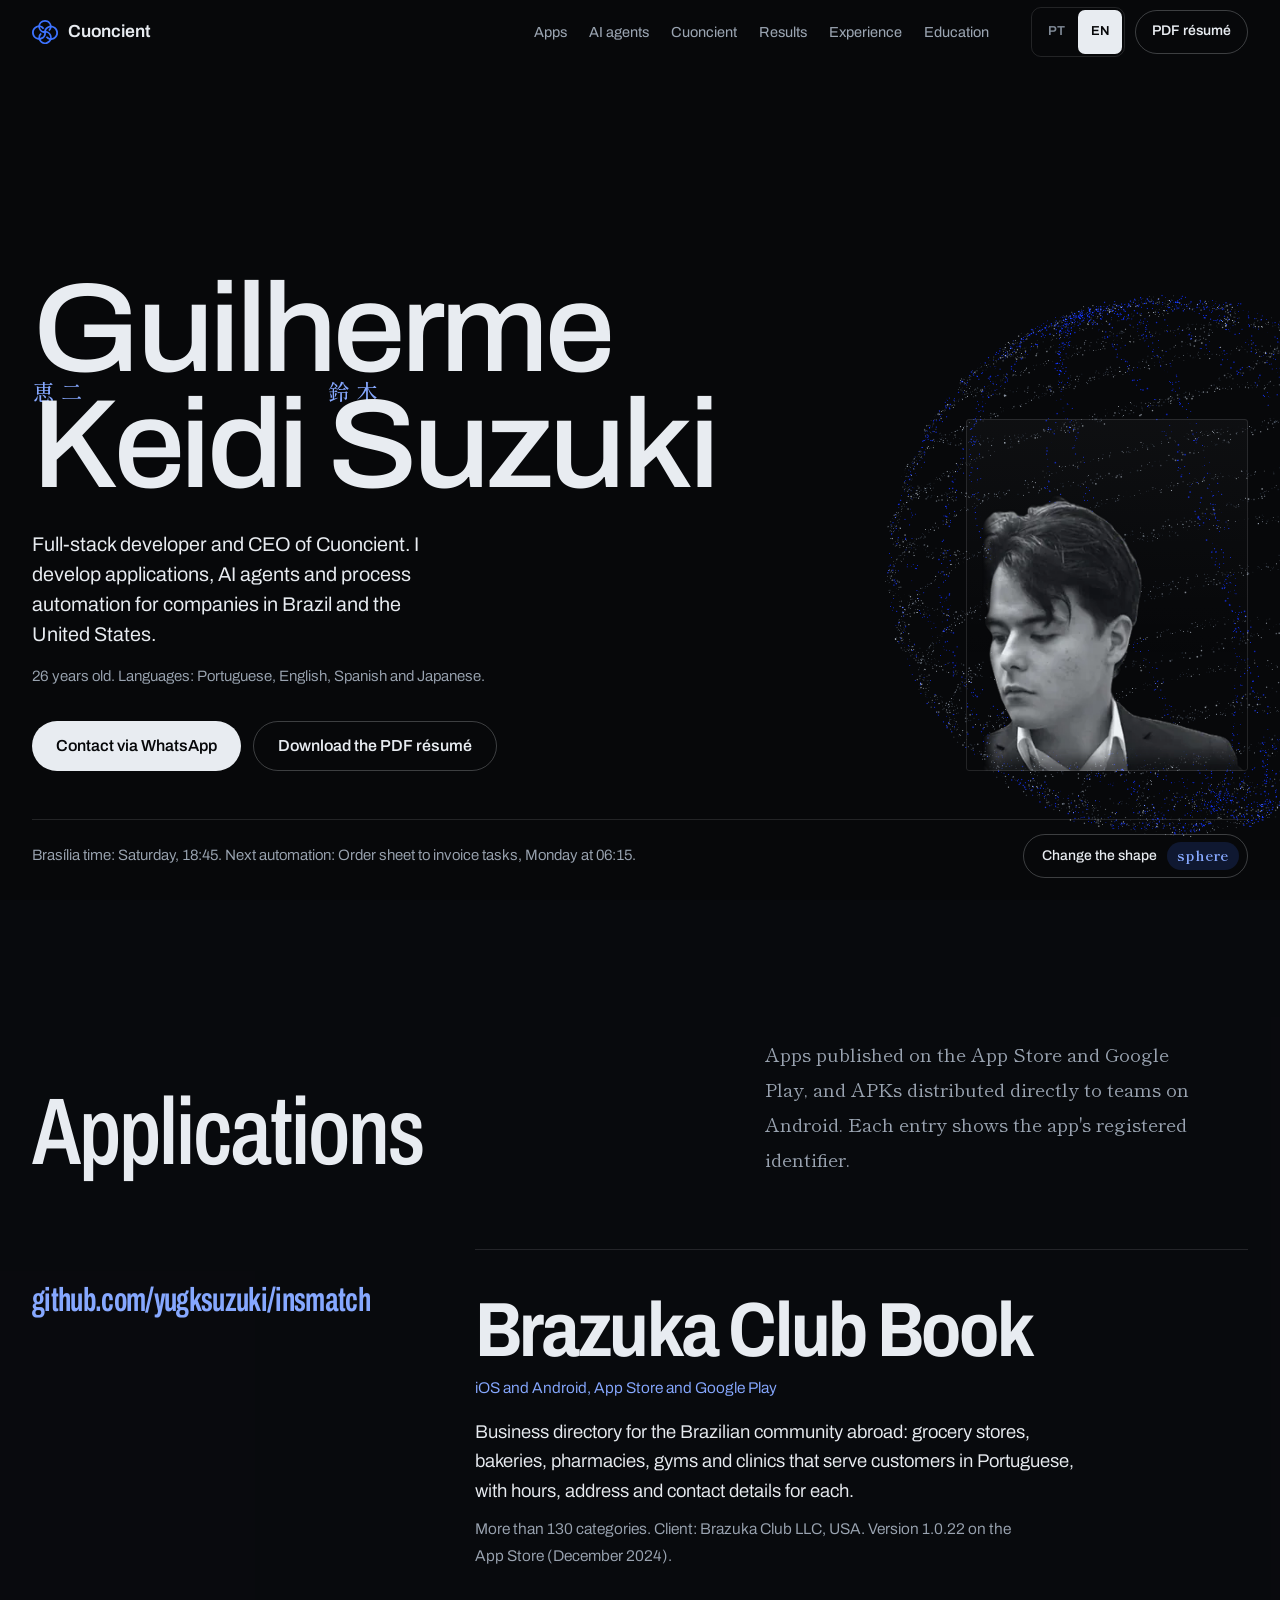
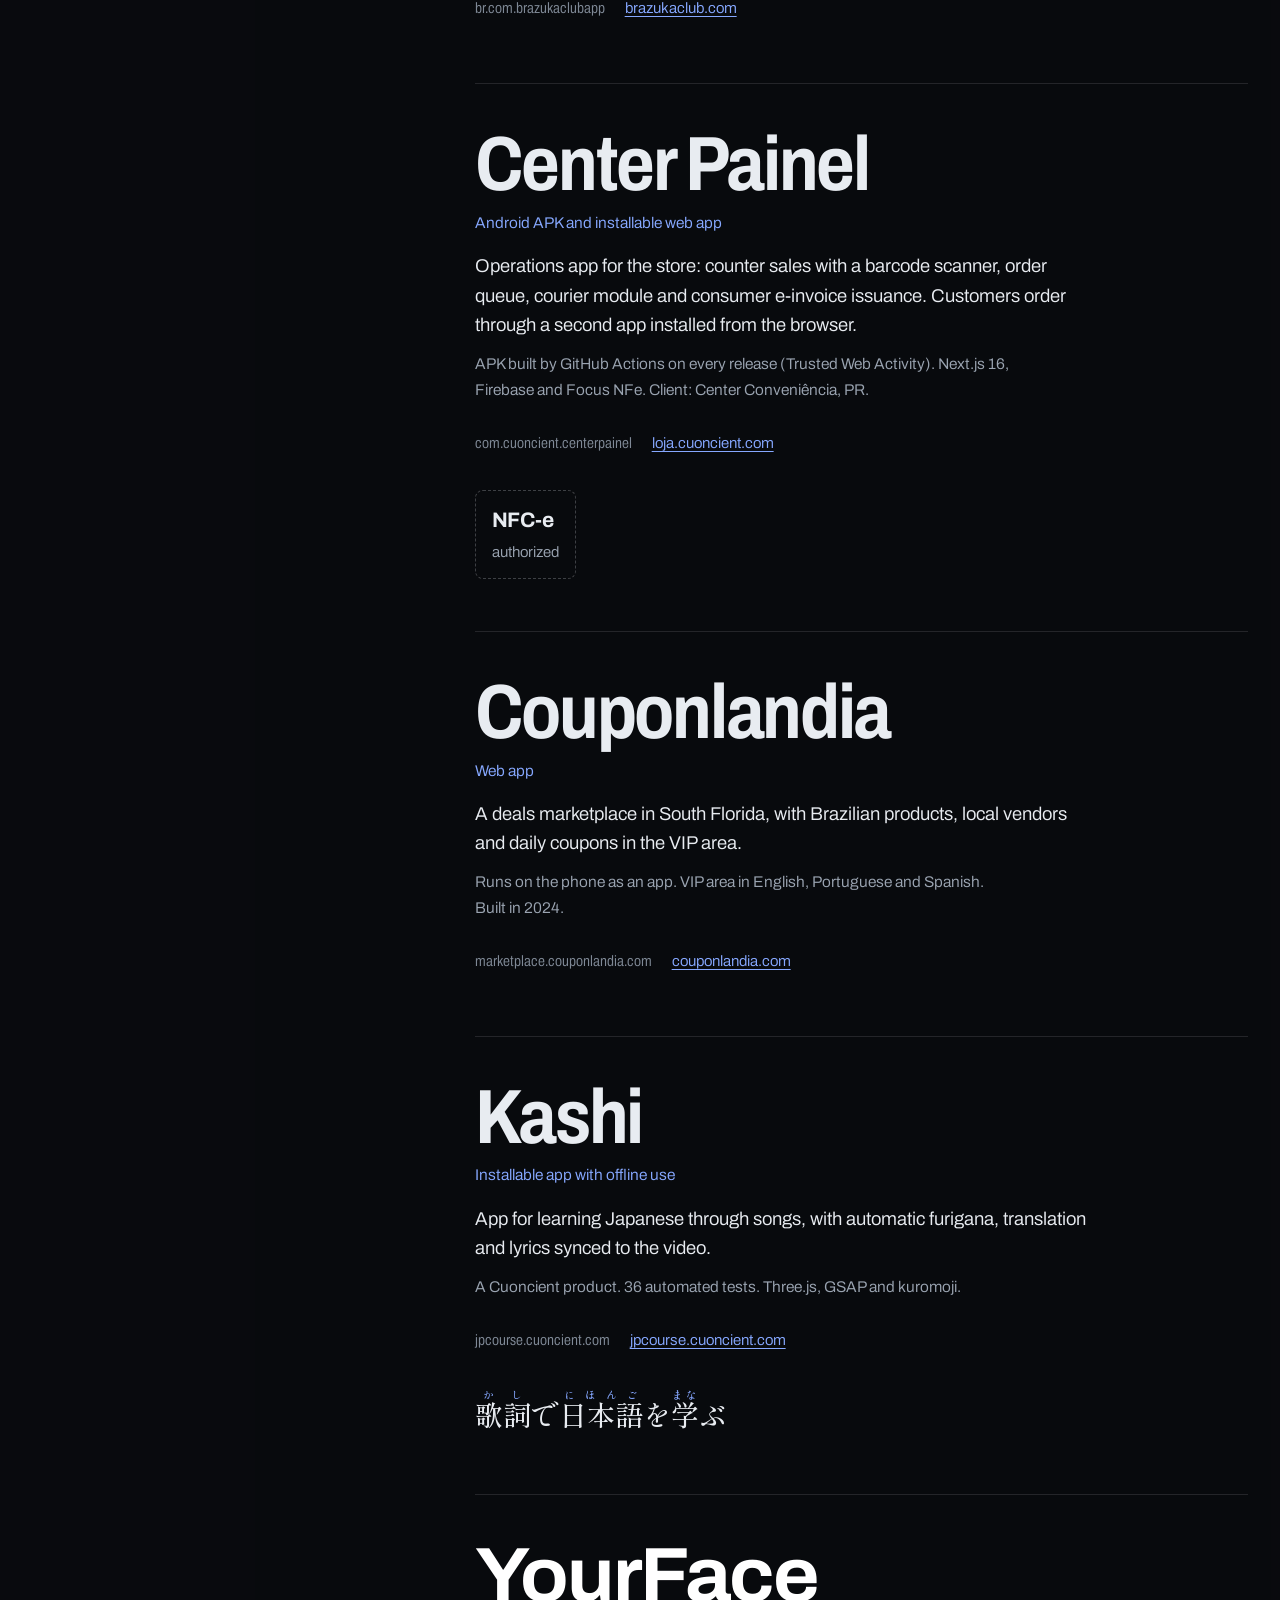
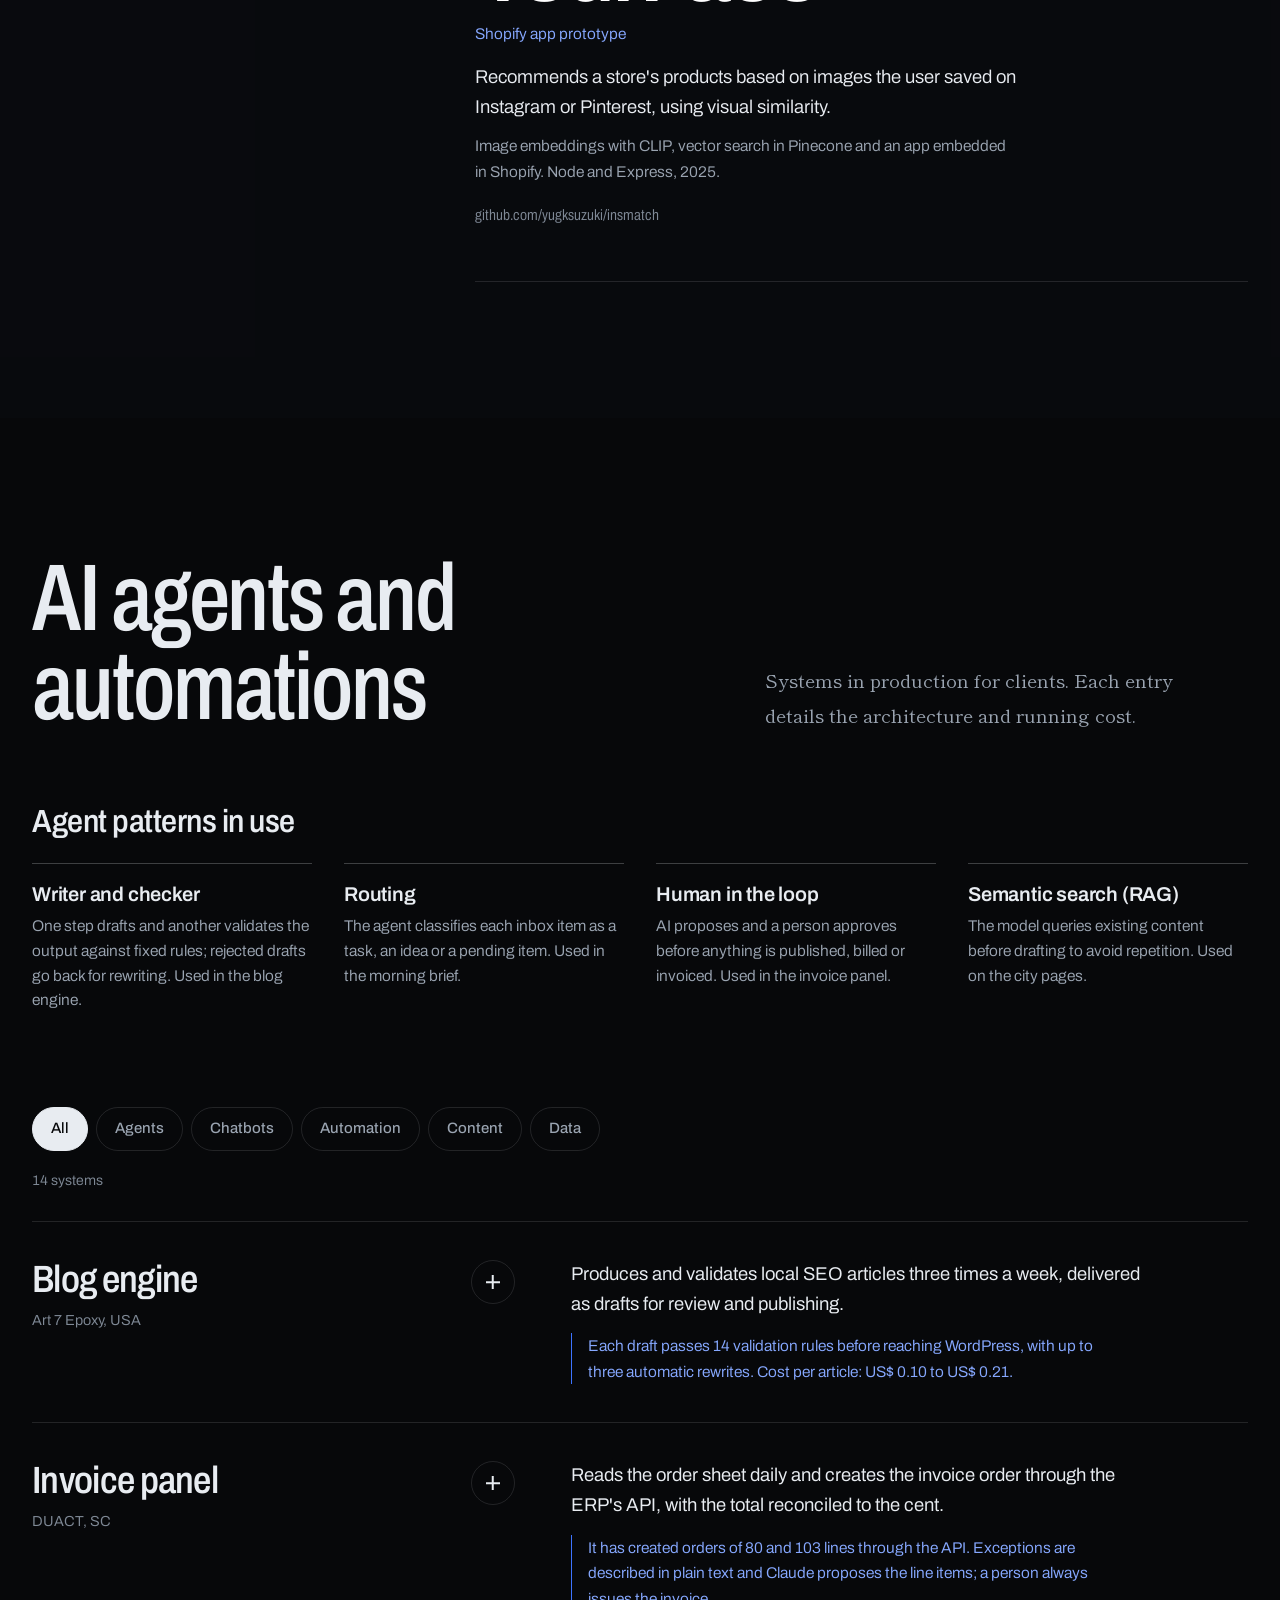
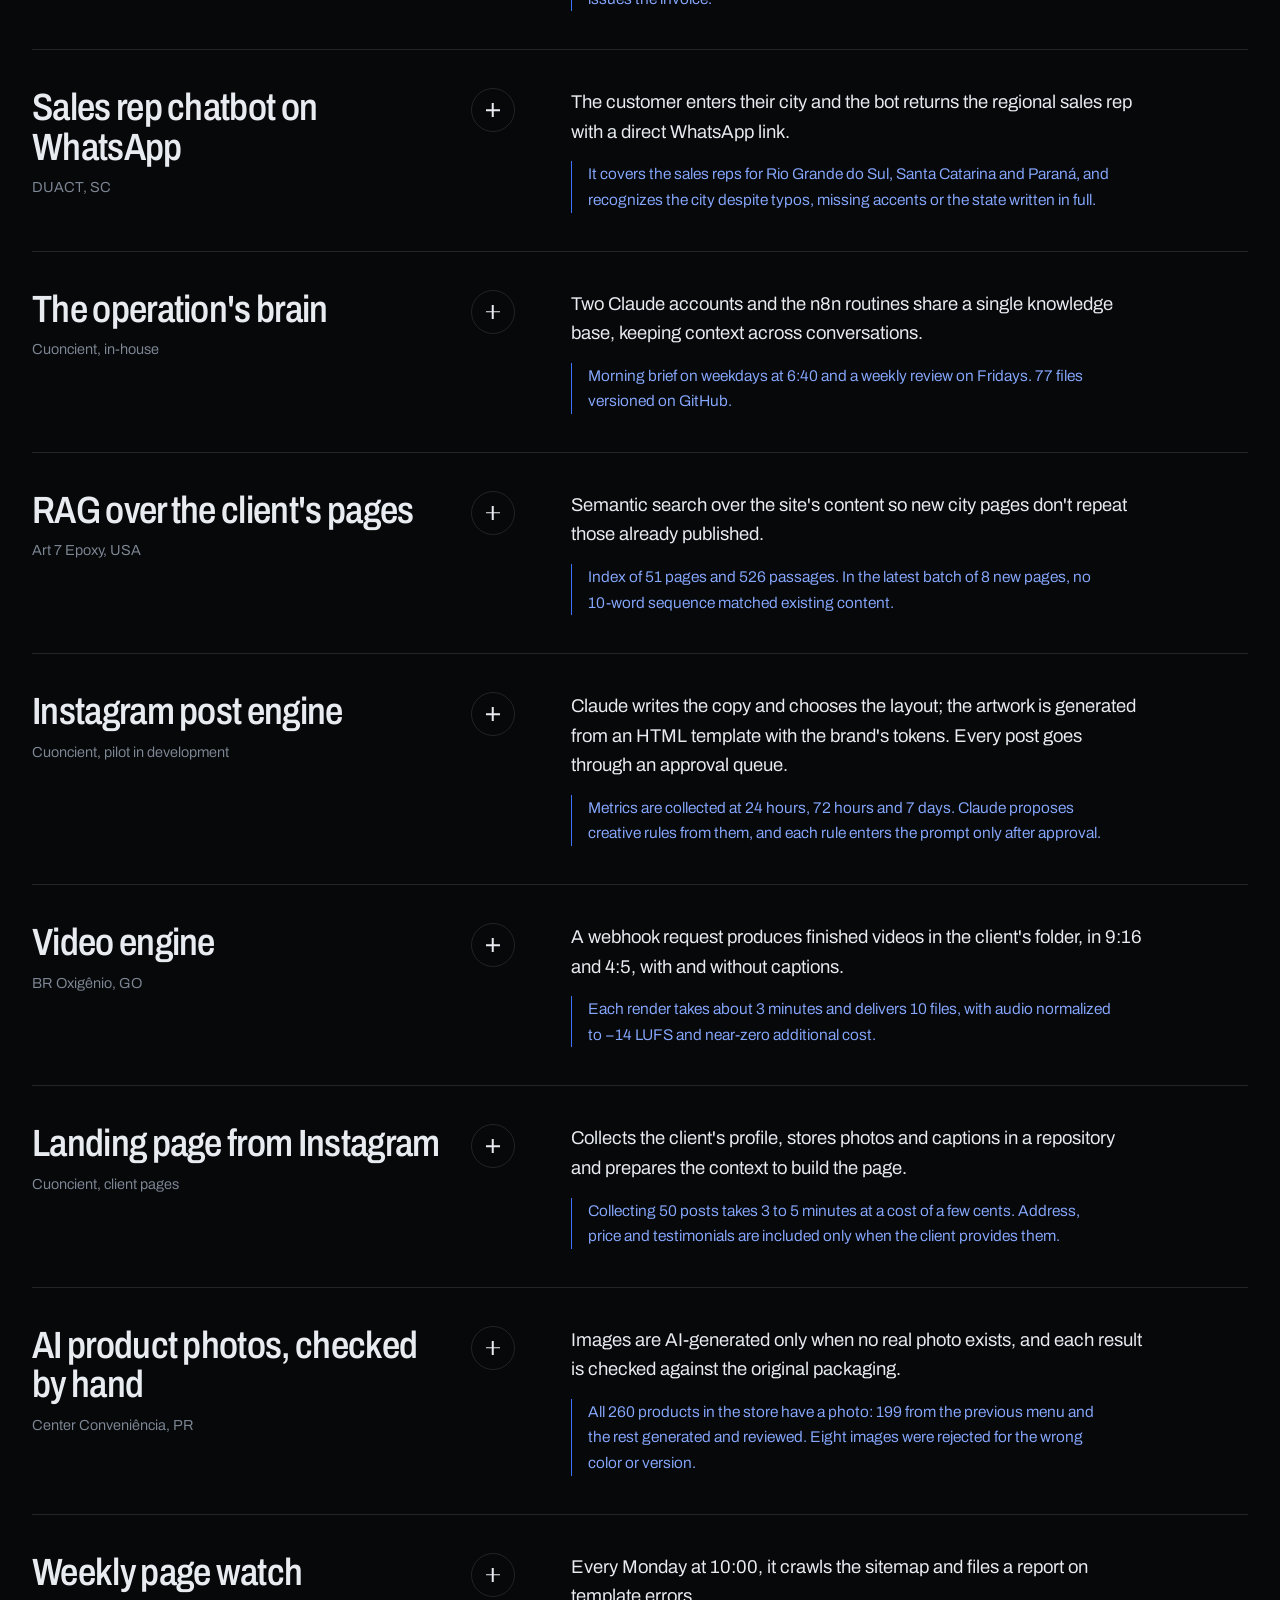
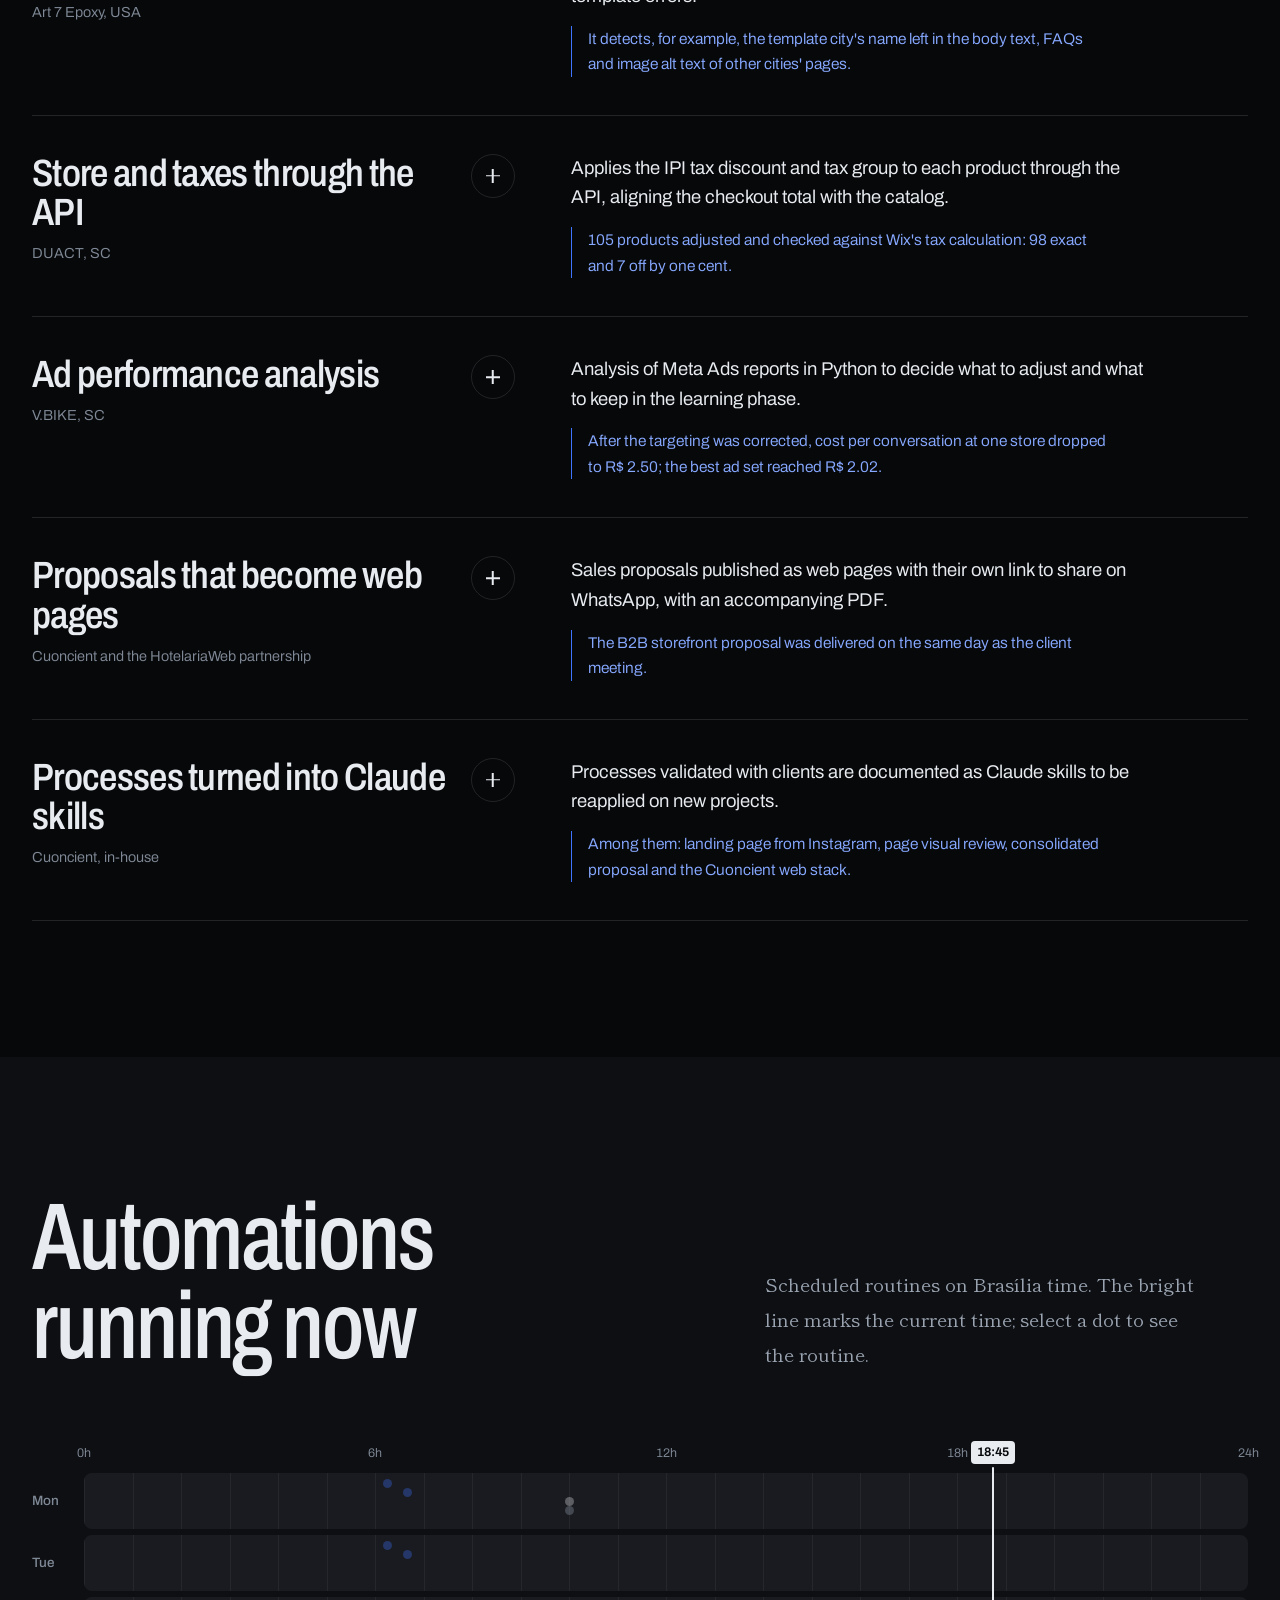
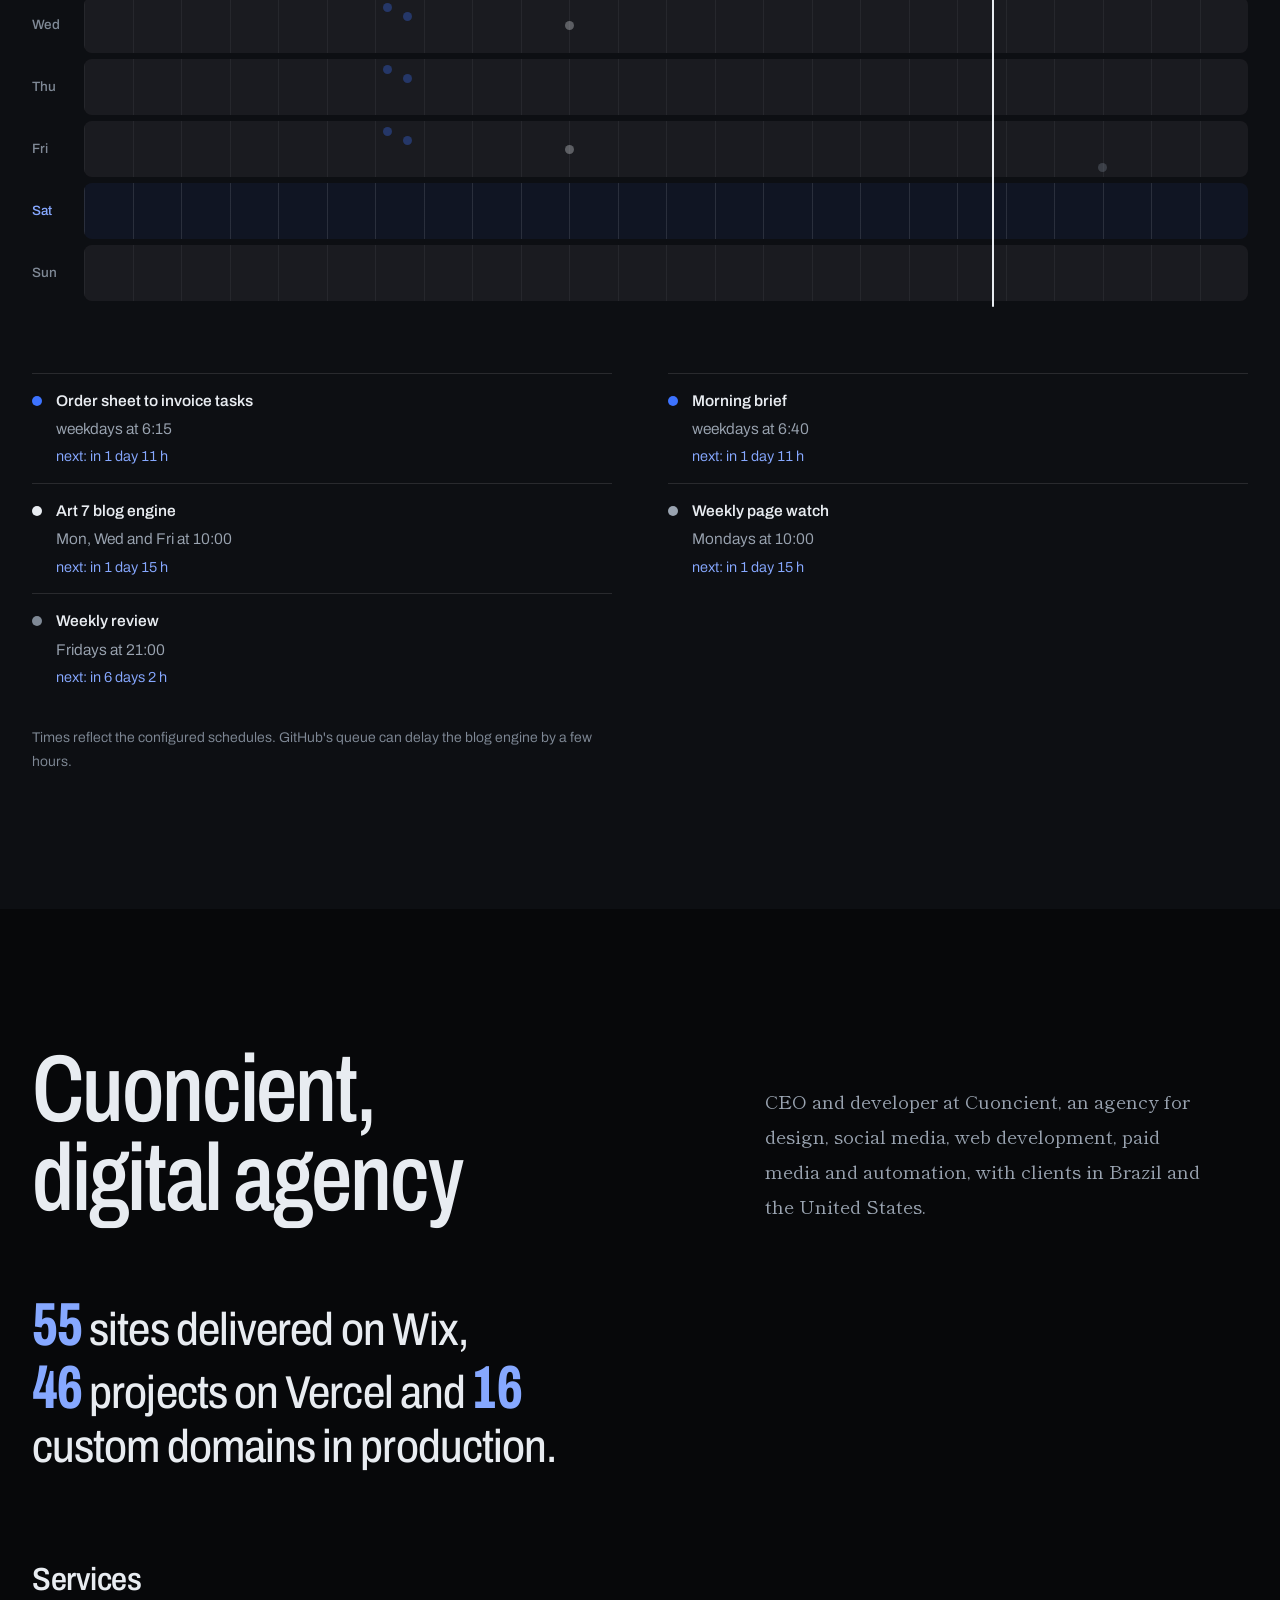
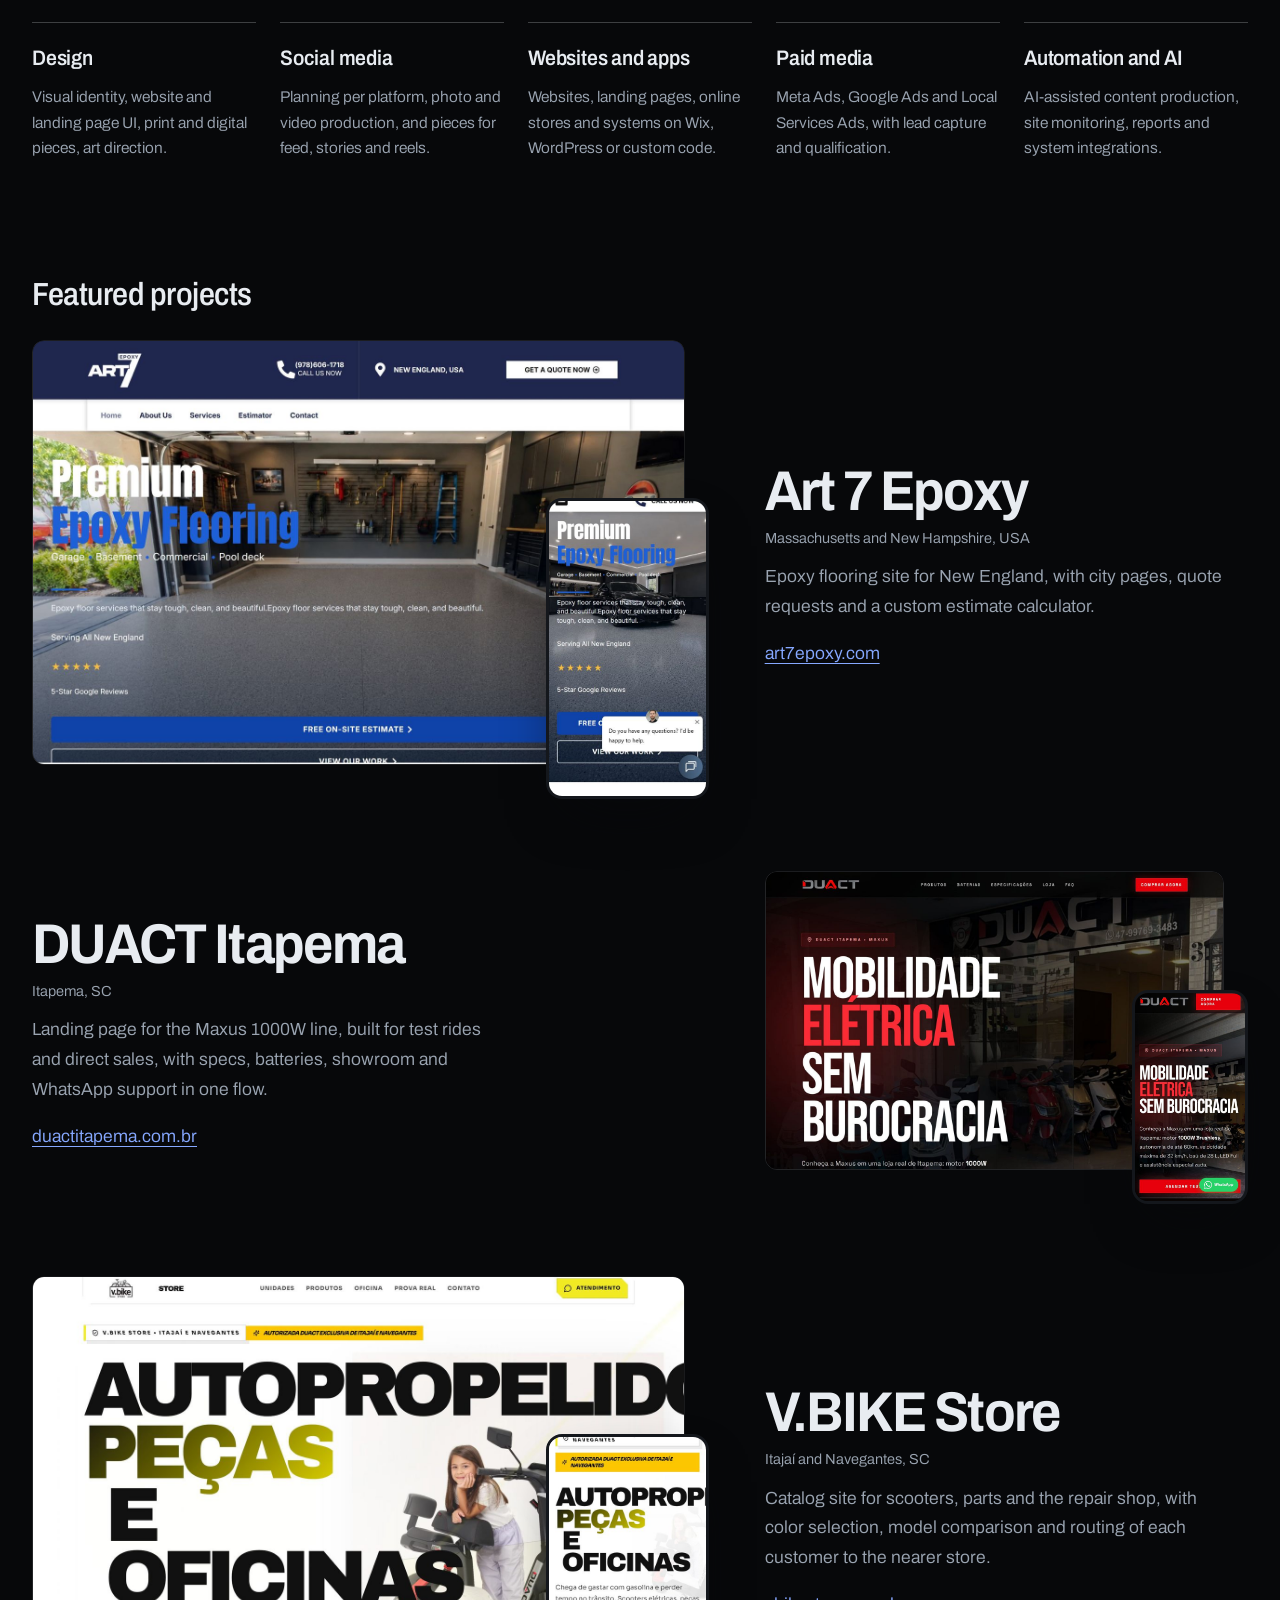
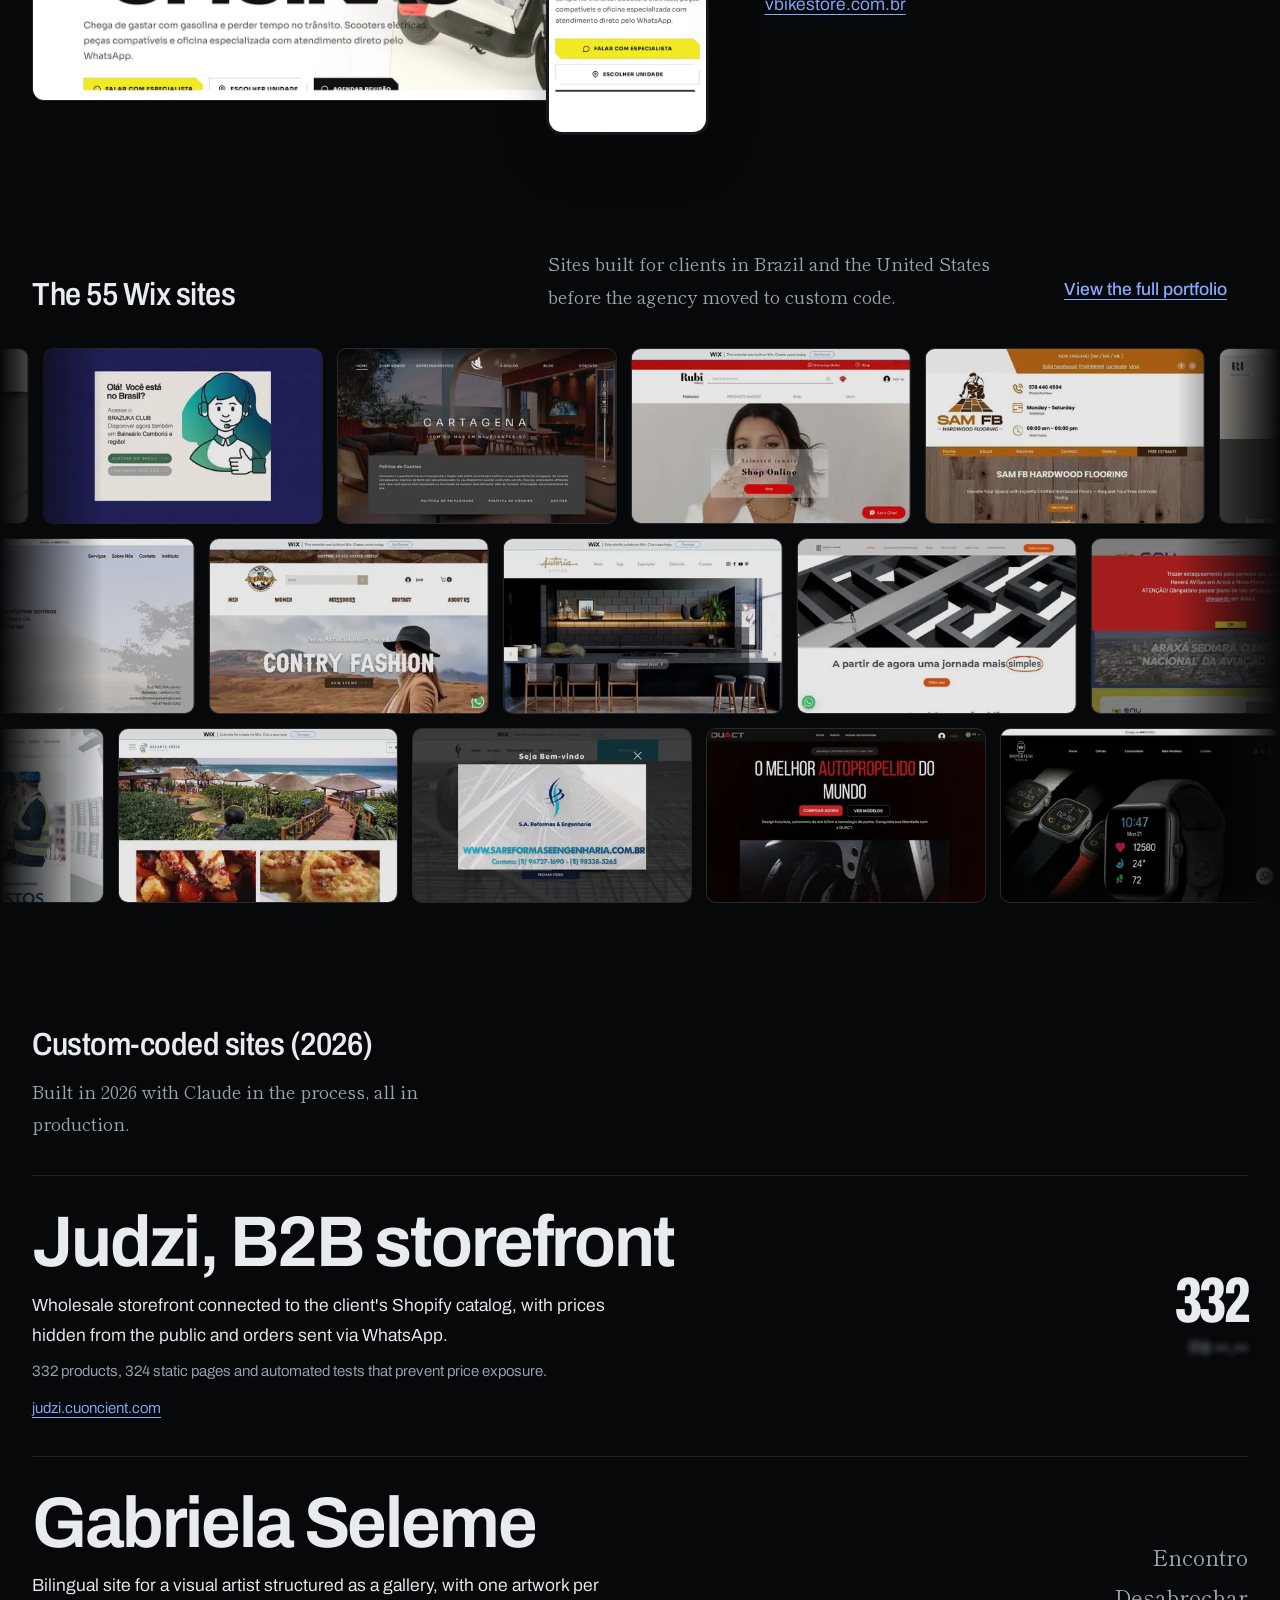
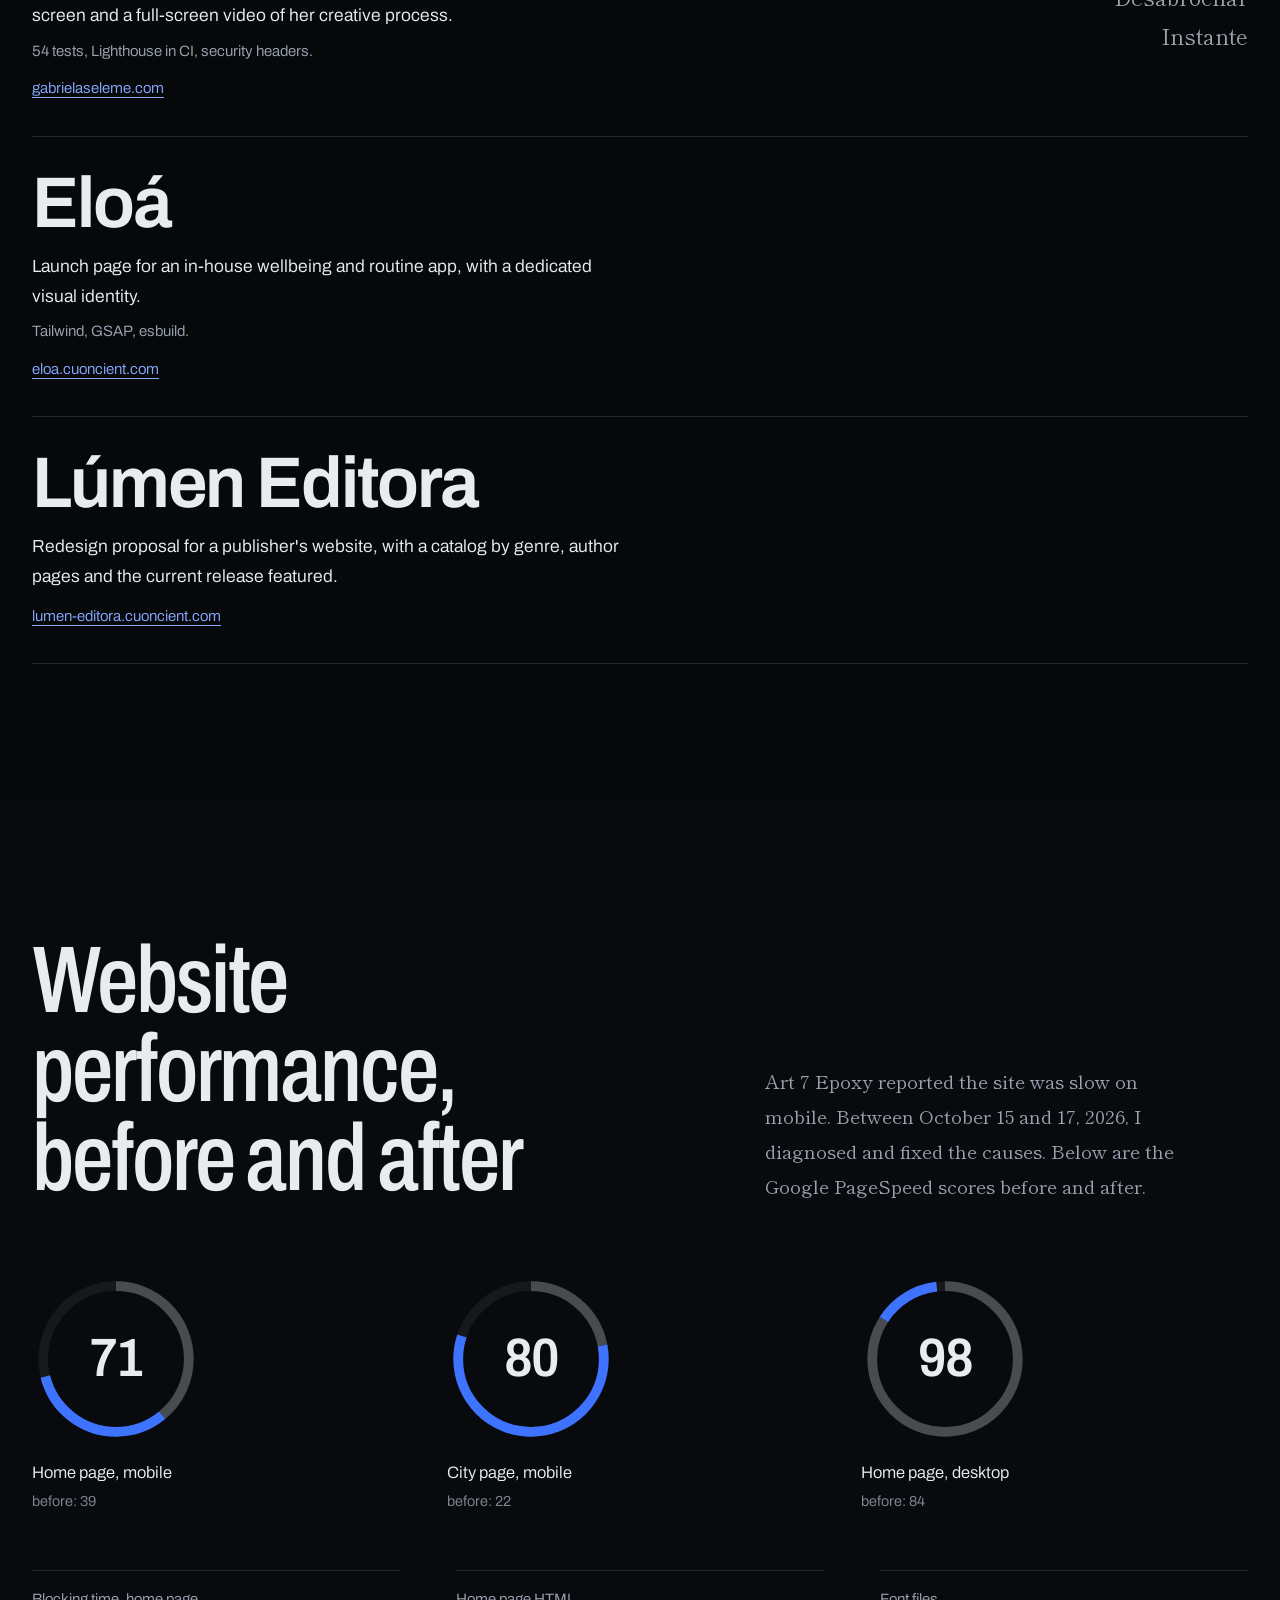
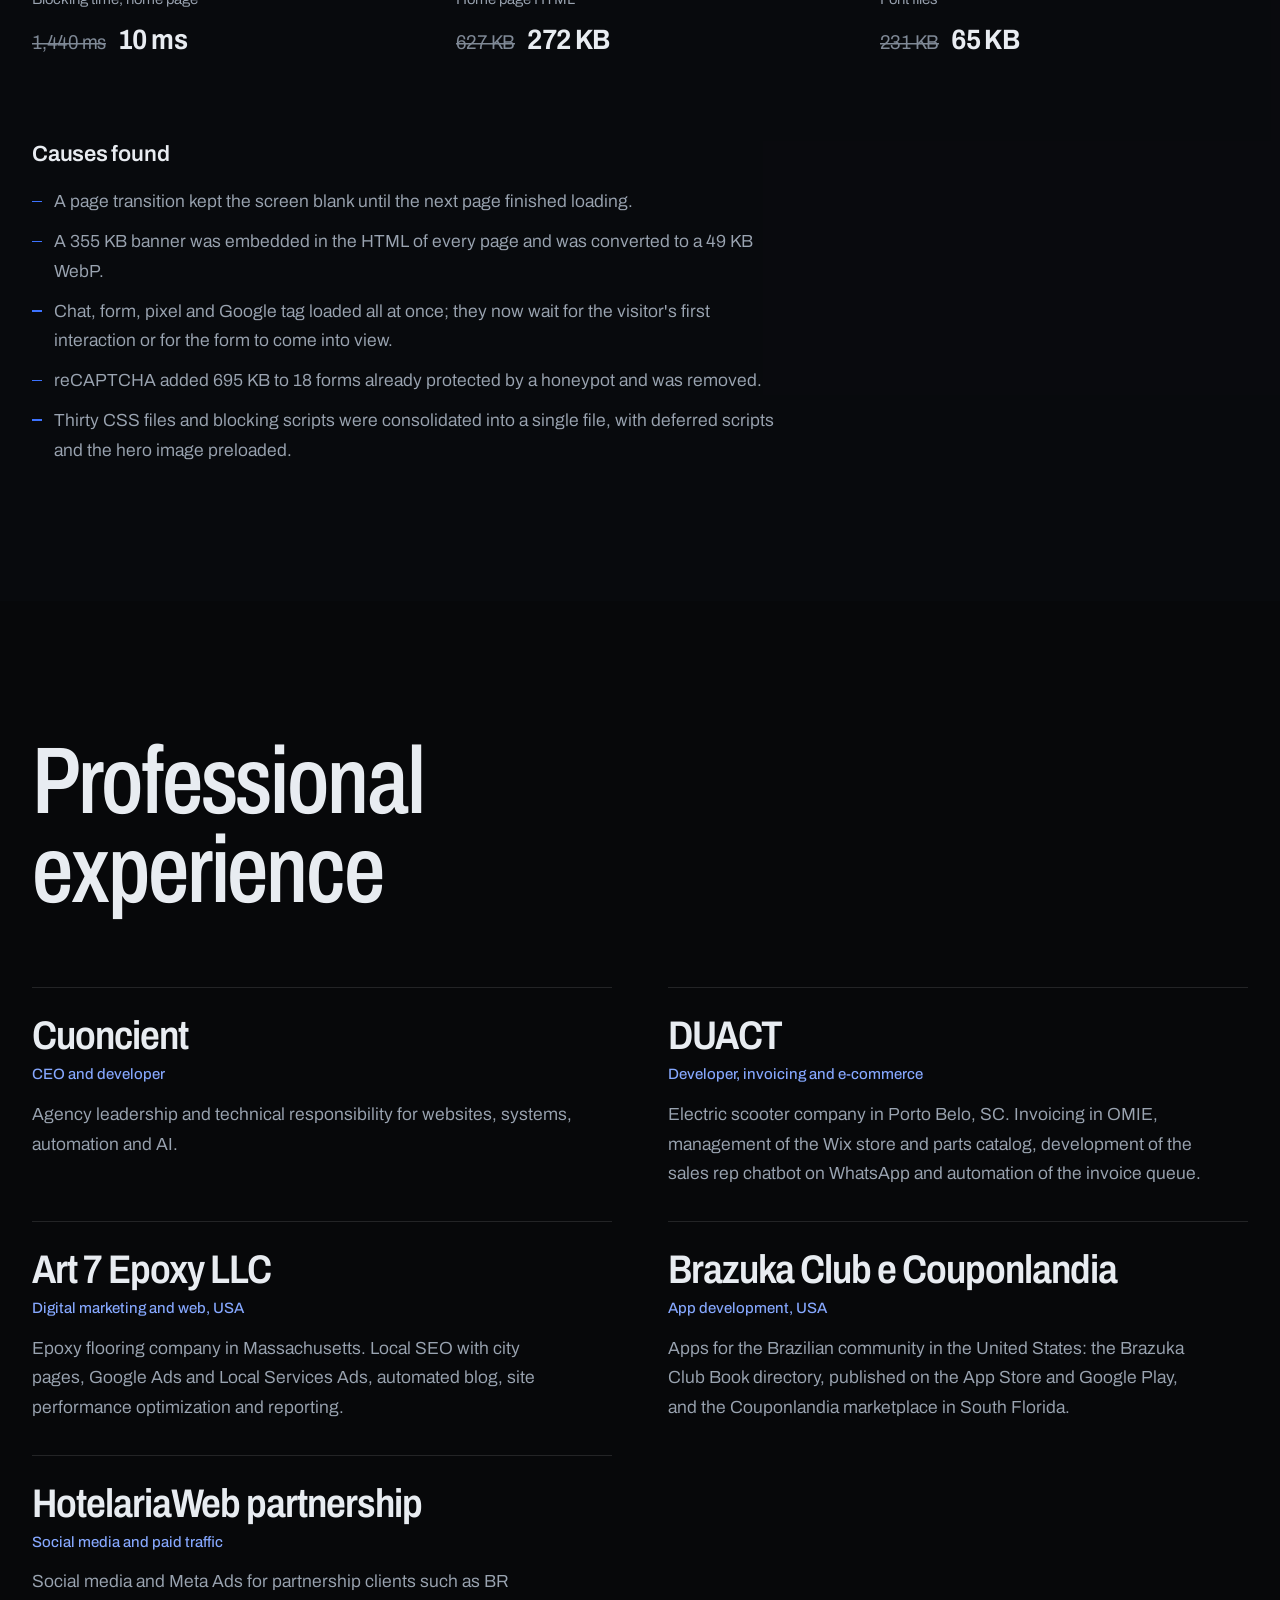
==== commit 1113a899: "/gui: capa nova minimalista e paleta azul e grafite - Capa refeita: nome em Archivo mais leve (largu" ====
--- a/gui/index.html
+++ b/gui/index.html
@@ -7,7 +7,7 @@
 <meta name="description" content="Guilherme Keidi Suzuki, desenvolvedor fullstack e CEO da Cuoncient. Aplicativos publicados na App Store e no Google Play, agentes de IA, chatbots e automação de processos para empresas no Brasil e nos Estados Unidos.">
 <meta name="author" content="Guilherme Keidi Suzuki">
 <meta name="copyright" content="Cuoncient">
-<meta name="theme-color" content="#06070a">
+<meta name="theme-color" content="#07080a">
 <link rel="canonical" href="https://suzuki.cuoncient.com/">
 <meta property="og:type" content="profile">
 <meta property="og:site_name" content="Cuoncient">
@@ -16,7 +16,7 @@
 <meta property="og:url" content="https://suzuki.cuoncient.com/">
 <meta property="og:title" content="Currículo de Guilherme Keidi Suzuki">
 <meta property="og:description" content="Desenvolvedor fullstack e CEO da Cuoncient. Aplicativos, agentes de IA e automação de processos, com resultados documentados.">
-<meta property="og:image" content="https://suzuki.cuoncient.com/gui/og.png?v=202610262032">
+<meta property="og:image" content="https://suzuki.cuoncient.com/gui/og.png?v=202610262108">
 <meta property="og:image:width" content="1200">
 <meta property="og:image:height" content="630">
 <meta property="og:image:alt" content="Guilherme Keidi Suzuki, 鈴木 恵二, currículo">
@@ -25,12 +25,12 @@
 <meta name="twitter:card" content="summary_large_image">
 <meta name="twitter:title" content="Currículo de Guilherme Keidi Suzuki">
 <meta name="twitter:description" content="Desenvolvedor fullstack e CEO da Cuoncient. Aplicativos, agentes de IA e automação de processos, com resultados documentados.">
-<meta name="twitter:image" content="https://suzuki.cuoncient.com/gui/og.png?v=202610262032">
+<meta name="twitter:image" content="https://suzuki.cuoncient.com/gui/og.png?v=202610262108">
 <link rel="icon" href="/assets/brand/favicon.svg" type="image/svg+xml">
 <link rel="preconnect" href="https://fonts.googleapis.com">
 <link rel="preconnect" href="https://fonts.gstatic.com" crossorigin>
 <link href="https://fonts.googleapis.com/css2?family=Archivo:wdth,wght@62..125,100..900&family=Shippori+Mincho:wght@400;500;700&display=swap" rel="stylesheet">
-<link rel="stylesheet" href="/gui/gui.css?v=202610262032">
+<link rel="stylesheet" href="/gui/gui.css?v=202610262108">
 <script>document.documentElement.classList.replace('no-js','js');</script>
 <script type="application/ld+json">
 {
@@ -92,7 +92,7 @@
   <svg class="hero__fallback" aria-hidden="true"><use href="#marca"/></svg>
   <div class="shell hero__grid">
     <picture class="hero__retrato">
-      <img src="/gui/foto/guilherme-recorte.webp" srcset="/gui/foto/guilherme-recorte-760.webp 401w, /gui/foto/guilherme-recorte.webp 659w" sizes="(min-width: 900px) 30vw, 62vw" width="659" height="1249" fetchpriority="high" decoding="async" alt="Guilherme Keidi Suzuki de terno azul-marinho e camisa branca" data-en-alt="Guilherme Keidi Suzuki in a navy suit and white shirt">
+      <img src="/gui/foto/guilherme-retrato.webp" srcset="/gui/foto/guilherme-retrato-320.webp 320w, /gui/foto/guilherme-retrato.webp 640w" sizes="(min-width: 900px) 320px, 230px" width="640" height="800" fetchpriority="high" decoding="async" alt="Retrato em preto e branco de Guilherme Keidi Suzuki, de terno e camisa branca" data-en-alt="Black-and-white portrait of Guilherme Keidi Suzuki in a suit and white shirt">
     </picture>
     <div class="hero__main">
       <h1 class="nome" id="nome" aria-label="Guilherme Keidi Suzuki">
@@ -114,9 +114,6 @@
       <svg viewBox="0 0 29 29" shape-rendering="crispEdges"><path stroke="#111418" d="M0 0.5h7m2 0h3m1 0h2m2 0h2m3 0h7m-29 1h1m5 0h1m3 0h1m1 0h4m1 0h3m2 0h1m5 0h1m-29 1h1m1 0h3m1 0h1m1 0h1m2 0h1m1 0h2m2 0h1m1 0h2m1 0h1m1 0h3m1 0h1m-29 1h1m1 0h3m1 0h1m2 0h1m2 0h1m1 0h2m2 0h3m1 0h1m1 0h3m1 0h1m-29 1h1m1 0h3m1 0h1m1 0h1m4 0h2m2 0h1m4 0h1m1 0h3m1 0h1m-29 1h1m5 0h1m1 0h1m1 0h2m1 0h2m4 0h1m2 0h1m5 0h1m-29 1h7m1 0h1m1 0h1m1 0h1m1 0h1m1 0h1m1 0h1m1 0h1m1 0h7m-20 1h1m1 0h1m1 0h1m1 0h1m1 0h2m1 0h1m-20 1h1m2 0h1m1 0h1m1 0h1m1 0h1m1 0h1m2 0h1m1 0h5m1 0h2m1 0h1m-27 1h1m4 0h1m4 0h1m1 0h5m1 0h1m3 0h3m2 0h2m-29 1h2m2 0h1m1 0h1m1 0h2m3 0h1m2 0h3m1 0h2m3 0h2m1 0h1m-29 1h1m1 0h1m7 0h2m2 0h1m1 0h4m1 0h1m3 0h1m1 0h2m-28 1h1m1 0h2m1 0h1m3 0h3m3 0h2m1 0h1m3 0h1m1 0h1m2 0h1m-29 1h1m1 0h2m1 0h1m2 0h1m1 0h2m1 0h6m3 0h1m1 0h1m1 0h1m1 0h1m-26 1h1m1 0h2m1 0h2m1 0h1m1 0h3m2 0h1m1 0h1m3 0h1m3 0h1m-27 1h2m5 0h4m2 0h5m1 0h1m1 0h1m1 0h1m2 0h1m-29 1h1m5 0h1m1 0h1m1 0h2m1 0h1m1 0h2m1 0h4m5 0h1m-28 1h1m1 0h4m1 0h1m2 0h5m2 0h2m2 0h4m3 0h1m-23 1h4m1 0h5m10 0h1m1 0h1m-26 1h3m2 0h1m6 0h6m2 0h3m2 0h1m-29 1h2m4 0h2m3 0h2m4 0h1m2 0h6m1 0h2m-21 1h1m1 0h3m1 0h3m1 0h1m1 0h1m3 0h1m1 0h3m-29 1h7m2 0h1m2 0h1m2 0h3m1 0h2m1 0h1m1 0h1m3 0h1m-29 1h1m5 0h1m2 0h2m2 0h1m3 0h1m1 0h2m3 0h2m-26 1h1m1 0h3m1 0h1m1 0h3m3 0h2m2 0h7m-25 1h1m1 0h3m1 0h1m2 0h3m4 0h3m4 0h1m1 0h3m-28 1h1m1 0h3m1 0h1m4 0h1m1 0h2m1 0h2m1 0h3m3 0h4m-29 1h1m5 0h1m1 0h2m1 0h1m2 0h1m2 0h2m1 0h1m1 0h2m1 0h1m1 0h2m-29 1h7m2 0h1m2 0h1m2 0h1m1 0h4m3 0h2m1 0h1"/></svg>
       <figcaption>suzuki.cuoncient.com</figcaption>
     </figure>
-    <p class="hanko" title="鈴木 恵二">
-      <span class="hanko__selo" lang="ja">鈴木</span>
-    </p>
   </div>
   <div class="shell hero__now" aria-live="off">
     <p class="js-agora">Agenda das automações, no horário de Brasília, mais abaixo.</p>
@@ -728,7 +725,7 @@
 <script src="/gui/vendor/Flip.min.js" defer></script>
 <script src="/gui/vendor/DrawSVGPlugin.min.js" defer></script>
 <script src="/gui/vendor/lenis.min.js" defer></script>
-<script src="/gui/gui.js?v=202610262032" defer></script>
-<script type="module" src="/gui/hero3d.js?v=202610262032"></script>
+<script src="/gui/gui.js?v=202610262108" defer></script>
+<script type="module" src="/gui/hero3d.js?v=202610262108"></script>
 </body>
 </html>
--- a/gui/gui.css
+++ b/gui/gui.css
@@ -1,2 +1,2 @@
 /*! tailwindcss v4.3.3 | MIT License | https://tailwindcss.com */
-@layer properties{@supports (((-webkit-hyphens:none)) and (not (margin-trim:inline))) or ((-moz-orient:inline) and (not (color:rgb(from red r g b)))){*,:before,:after,::backdrop{--tw-border-style:solid;--tw-blur:initial;--tw-brightness:initial;--tw-contrast:initial;--tw-grayscale:initial;--tw-hue-rotate:initial;--tw-invert:initial;--tw-opacity:initial;--tw-saturate:initial;--tw-sepia:initial;--tw-drop-shadow:initial;--tw-drop-shadow-color:initial;--tw-drop-shadow-alpha:100%;--tw-drop-shadow-size:initial}}}@layer theme{:root,:host{--font-sans:"Archivo", "Helvetica Neue", Helvetica, Arial, sans-serif;--font-mono:ui-monospace, SFMono-Regular, Menlo, Monaco, Consolas, "Liberation Mono", "Courier New", monospace;--default-transition-duration:.15s;--default-transition-timing-function:cubic-bezier(.4, 0, .2, 1);--default-font-family:var(--font-sans);--default-mono-font-family:var(--font-mono);--color-sumi:#0c0b0a;--color-sumi-2:#151311;--color-sumi-3:#1d1a17;--color-papel:#ece6dc;--color-branco:#f6f1e8;--color-nevoa:#a39b8f;--color-gin:#8a8378;--color-linha:#ece6dc1f;--color-linha-forte:#ece6dc3d;--color-trilho:#ece6dc0f;--color-shu:#d4442c;--color-shu-claro:#e66a52;--font-mincho:"Shippori Mincho", "Hiragino Mincho ProN", "Yu Mincho", Georgia, serif;--ease-saida:cubic-bezier(.16, 1, .3, 1)}}@layer base{*,:after,:before,::backdrop{box-sizing:border-box;border:0 solid;margin:0;padding:0}::file-selector-button{box-sizing:border-box;border:0 solid;margin:0;padding:0}html,:host{-webkit-text-size-adjust:100%;tab-size:4;line-height:1.5;font-family:var(--default-font-family,-apple-system, BlinkMacSystemFont, "Segoe UI", Roboto, "Helvetica Neue", "Noto Sans", Arial, sans-serif, "Apple Color Emoji", "Segoe UI Emoji", "Segoe UI Symbol", "Noto Color Emoji");font-feature-settings:var(--default-font-feature-settings,normal);font-variation-settings:var(--default-font-variation-settings,normal);-webkit-tap-highlight-color:transparent}hr{height:0;color:inherit;border-top-width:1px}abbr:where([title]){-webkit-text-decoration:underline dotted;text-decoration:underline dotted}h1,h2,h3,h4,h5,h6{font-size:inherit;font-weight:inherit}a{color:inherit;-webkit-text-decoration:inherit;-webkit-text-decoration:inherit;-webkit-text-decoration:inherit;text-decoration:inherit}code,kbd,samp,pre{font-family:var(--default-mono-font-family,ui-monospace, SFMono-Regular, Menlo, Monaco, Consolas, "Liberation Mono", "Courier New", monospace);font-feature-settings:var(--default-mono-font-feature-settings,normal);font-variation-settings:var(--default-mono-font-variation-settings,normal);font-size:1em}small{font-size:80%}sub,sup{vertical-align:baseline;font-size:75%;line-height:0;position:relative}sub{bottom:-.25em}sup{top:-.5em}table{text-indent:0;border-color:inherit;border-collapse:collapse}:-moz-focusring:where(:not(iframe)){outline:auto}progress{vertical-align:baseline}summary{display:list-item}ol,ul,menu{list-style:none}img,svg,video,canvas,audio,iframe,embed,object{vertical-align:middle;display:block}img,video{max-width:100%;height:auto}button,input,select,optgroup,textarea{font:inherit;font-feature-settings:inherit;font-variation-settings:inherit;letter-spacing:inherit;color:inherit;opacity:1;background-color:#0000;border-radius:0}::file-selector-button{font:inherit;font-feature-settings:inherit;font-variation-settings:inherit;letter-spacing:inherit;color:inherit;opacity:1;background-color:#0000;border-radius:0}:where(select:is([multiple],[size])) optgroup{font-weight:bolder}:where(select:is([multiple],[size])) optgroup option{padding-inline-start:20px}::file-selector-button{margin-inline-end:4px}::placeholder{opacity:1}@supports (not ((-webkit-appearance:-apple-pay-button))) or (contain-intrinsic-size:1px){::placeholder{color:currentColor}@supports (color:color-mix(in lab, red, red)){::placeholder{color:color-mix(in oklab, currentcolor 50%, transparent)}}}textarea{resize:vertical}::-webkit-search-decoration{-webkit-appearance:none}::-webkit-date-and-time-value{min-height:1lh;text-align:inherit}::-webkit-datetime-edit{display:inline-flex}::-webkit-datetime-edit-fields-wrapper{padding:0}::-webkit-datetime-edit{padding-block:0}::-webkit-datetime-edit-year-field{padding-block:0}::-webkit-datetime-edit-month-field{padding-block:0}::-webkit-datetime-edit-day-field{padding-block:0}::-webkit-datetime-edit-hour-field{padding-block:0}::-webkit-datetime-edit-minute-field{padding-block:0}::-webkit-datetime-edit-second-field{padding-block:0}::-webkit-datetime-edit-millisecond-field{padding-block:0}::-webkit-datetime-edit-meridiem-field{padding-block:0}::-webkit-calendar-picker-indicator{line-height:1}:-moz-ui-invalid{box-shadow:none}button,input:where([type=button],[type=reset],[type=submit]){appearance:button}::file-selector-button{appearance:button}::-webkit-inner-spin-button{height:auto}::-webkit-outer-spin-button{height:auto}[hidden]:where(:not([hidden=until-found])){display:none!important}:root{color-scheme:dark;--shell:min(100% - 32px, 1240px);--bar-h:64px;--veu-barra:#0c0b0acc}@supports (color:color-mix(in lab, red, red)){:root{--veu-barra:color-mix(in oklab, var(--color-sumi) 80%, transparent)}}:root{--veu-ai:#1d1a1799}@supports (color:color-mix(in lab, red, red)){:root{--veu-ai:color-mix(in oklab, var(--color-sumi-3) 60%, transparent)}}:root{--veu-shu-forte:#d4442c29}@supports (color:color-mix(in lab, red, red)){:root{--veu-shu-forte:color-mix(in oklab, var(--color-shu) 16%, transparent)}}:root{--veu-shu:#d4442c14}@supports (color:color-mix(in lab, red, red)){:root{--veu-shu:color-mix(in oklab, var(--color-shu) 8%, transparent)}}:root{--veu-sombra:#0c0b0ad9}@supports (color:color-mix(in lab, red, red)){:root{--veu-sombra:color-mix(in oklab, var(--color-sumi) 85%, transparent)}}:root{--sombra:0 24px 60px -24px var(--veu-sombra);--p-papel:#fff;--p-tinta:#111418;--p-sub:#3a4048;--p-fraco:#6b717a;--p-regra:#d9dde2;--p-acento:#a8321d;--p-shu:#a8321d;--p-ano:#a8321d}@media (min-width:640px){:root{--shell:min(100% - 64px, 1240px)}}html{background:var(--color-sumi);scroll-padding-top:calc(var(--bar-h) + 16px);overflow-x:clip}body{color:var(--color-papel);font-family:var(--font-sans);font-variation-settings:"wdth" 100;-webkit-font-smoothing:antialiased;text-rendering:optimizelegibility;scrollbar-color:var(--color-linha-forte) var(--color-sumi);caret-color:var(--color-shu-claro);background:0 0;font-size:17.5px;font-weight:360;line-height:1.7;overflow-x:clip}b,strong{font-weight:620}::selection{background:var(--color-shu);color:var(--color-sumi)}a{color:inherit;text-underline-offset:.22em;text-decoration-thickness:1px}:focus-visible{outline:2px solid var(--color-shu-claro);outline-offset:3px;border-radius:4px}[hidden]{display:none!important}h1,h2,h3,h4{overflow-wrap:break-word;min-width:0}code{font-family:var(--font-sans);font-size:inherit}}@layer components{.shell{width:var(--shell);margin-inline:auto}.skip{z-index:60;background:var(--color-papel);color:var(--color-sumi);border-radius:6px;padding:10px 14px;font-weight:600;position:absolute;top:-60px;left:16px}.skip:focus{top:12px}.roll{text-shadow:0 2.2em;transition:transform .5s var(--ease-saida);display:inline-block}a:hover .roll,a:focus-visible .roll,.btn:hover .roll{transform:translateY(-2.2em)}.bar{z-index:50;height:var(--bar-h);border-bottom:1px solid #0000;transition:background-color .4s,border-color .4s;position:fixed;inset:0 0 auto}.bar.is-solida{background:var(--veu-barra);-webkit-backdrop-filter:blur(16px)saturate(1.2);backdrop-filter:blur(16px)saturate(1.2);border-color:var(--color-linha)}.bar__in{align-items:center;gap:24px;height:100%;display:flex}.bar__brand{letter-spacing:-.01em;align-items:center;gap:10px;min-height:44px;font-weight:620;text-decoration:none;display:inline-flex}.bar__mark{width:26px;height:26px;color:var(--color-shu);flex:none}.bar__nav{gap:2px;margin-left:auto;display:none;position:relative}.bar__nav a{color:var(--color-nevoa);white-space:nowrap;border-radius:6px;height:44px;padding:0 10px;font-size:14.5px;font-weight:420;line-height:44px;text-decoration:none;transition:color .2s;overflow:hidden}.bar__nav a:hover,.bar__nav a.is-aqui{color:var(--color-papel)}.bar__nav a.is-aqui{box-shadow:inset 0 -2px 0 var(--color-shu)}.bar__ind{background:var(--color-shu);opacity:0;pointer-events:none;border-radius:2px;width:0;height:2px;position:absolute;bottom:0;left:0}.tem-ind .bar__nav a.is-aqui{box-shadow:none}.tem-ind .bar__ind{opacity:1}.bar__prog{background:var(--color-shu);transform-origin:0;pointer-events:none;height:2px;position:absolute;bottom:-1px;left:0;right:0;transform:scaleX(0)}.bar__tools{align-items:center;gap:10px;margin-left:auto;display:flex}@media (min-width:1140px){.bar__nav{display:flex}.bar__tools{margin-left:8px}}@media (max-width:520px){.bar__tools .btn{display:none}}.lang{border:1px solid var(--color-linha);border-radius:10px;padding:2px;display:inline-flex}.lang button{font:inherit;color:var(--color-gin);cursor:pointer;background:0 0;border:0;border-radius:7px;min-width:44px;min-height:44px;font-size:13px;font-weight:600;transition:color .2s,background-color .2s}.lang button:hover{color:var(--color-papel)}.lang button[aria-pressed=true]{color:var(--color-sumi);background:var(--color-papel)}.btn{white-space:nowrap;cursor:pointer;border-radius:999px;justify-content:center;align-items:center;min-height:50px;padding:0 24px;font-size:16px;font-weight:560;line-height:1.2;text-decoration:none;transition:background-color .3s,color .3s,border-color .3s,box-shadow .3s;display:inline-flex;overflow:hidden}.btn--sm{min-height:44px;padding:0 16px;font-size:14px}.btn--solid{background:var(--color-papel);color:var(--color-sumi)}.btn--solid:hover{background:var(--color-branco);box-shadow:0 12px 30px -14px var(--veu-sombra)}.btn--solid:active{background:var(--color-nevoa)}.btn--ghost{border:1px solid var(--color-linha-forte);color:var(--color-papel)}.btn--ghost:hover{border-color:var(--color-shu-claro);color:var(--color-branco)}.btn--ghost:active{background:var(--veu-shu-forte)}.hero{isolation:isolate;flex-direction:column;min-height:100svh;display:flex;position:relative;overflow:hidden}.fundo-gl{z-index:-1;pointer-events:none;width:100%;height:100%;position:fixed;inset:0}.hero__fallback{z-index:-2;color:var(--color-shu);opacity:.14;aspect-ratio:1;width:min(62vw,640px);position:absolute;top:50%;right:-6vw;translate:0 -50%}.gl-on .hero__fallback{display:none}.hero__grid{padding-top:calc(var(--bar-h) + 40px);flex:1;grid-template-columns:minmax(0,1fr);align-items:end;gap:28px;padding-bottom:28px;display:grid;position:relative}.hero__main{z-index:1;min-width:0;max-width:100%;position:relative}.hero__retrato{z-index:0;aspect-ratio:659/1249;justify-self:end;height:min(60svh,560px);margin:0 -6px calc(-1*min(17svh,150px)) 0;display:block;position:relative}.hero__retrato img{object-fit:contain;object-position:50% 100%;width:100%;height:100%;display:block;-webkit-mask-image:linear-gradient(#000 48%,#0000 90%);mask-image:linear-gradient(#000 48%,#0000 90%)}.gl-on .hero__retrato{cursor:grab}@media (max-width:899px){.hero__grid{padding-top:calc(var(--bar-h) + 12px)}}@media (min-width:900px){.hero{--foto-h:min(calc(100svh - var(--bar-h) - 104px), 960px);--foto-w:calc(var(--foto-h) * .5276)}.hero__retrato{height:var(--foto-h);margin:0;position:absolute;bottom:0;right:0}.hero__retrato img{-webkit-mask-image:linear-gradient(#000 66%,#0000 99%);mask-image:linear-gradient(#000 66%,#0000 99%)}.hero__main{max-width:calc(100% - var(--foto-w) - 36px)}}.hero__eu .hero__foto{display:none}.nome{letter-spacing:-.03em;margin:0;font-size:clamp(46px,11.2vw,168px);font-weight:760;line-height:.9}.nome__line{white-space:nowrap;display:block}.nome__br{display:block}@media (min-width:640px){.nome__br{display:inline}}.nome__w{display:inline-block;position:relative}.nome__w[data-kanji]:before{content:attr(data-kanji);font-family:var(--font-mincho);letter-spacing:.3em;color:var(--color-shu-claro);font-size:.2em;font-weight:500;line-height:1;position:absolute;top:-.34em;left:.08em}.nome .char{font-variation-settings:"wdth" calc(var(--wd,112) + var(--resp,0)), "wght" var(--wg,760);display:inline-block}.hero__role{max-width:34ch;font-family:var(--font-mincho);color:var(--color-papel);margin:30px 0 0;font-size:clamp(20px,2.2vw,27px);font-weight:500;line-height:1.55}.hero__eu{align-items:center;gap:14px;margin-top:18px;display:flex}.hero__foto{object-fit:cover;outline:1.5px solid var(--color-shu-claro);outline-offset:2px;border-radius:50%;flex:none;width:52px;height:52px}.hero__facts{color:var(--color-nevoa);max-width:52ch;margin:0;font-size:16px}.hero__cta{flex-wrap:wrap;gap:12px;margin-top:28px;display:flex}.hanko{right:0;top:calc(var(--bar-h) + 28px);margin:0;position:absolute}.hanko__selo{writing-mode:vertical-rl;font-family:var(--font-mincho);color:var(--color-shu);border:2.5px solid var(--color-shu);background:var(--veu-shu);border-radius:9px;place-items:center;width:66px;height:92px;font-size:30px;font-weight:700;line-height:1.02;display:grid;rotate:-3deg}.hanko__selo[role=button]{cursor:pointer;transition:background-color .2s}.hanko__selo[role=button]:hover{background:var(--veu-shu-forte)}@media (max-width:899px){.hanko{left:0;right:auto;top:calc(var(--bar-h) + 20px)}}@media (max-width:639px){.hanko__selo{width:46px;height:66px;font-size:21px}}.hero__now{border-top:1px solid var(--color-linha);flex-wrap:wrap;align-items:center;gap:10px 24px;padding-top:14px;padding-bottom:22px;display:flex}.hero__now p{color:var(--color-nevoa);font-variant-numeric:tabular-nums;flex:320px;margin:0;font-size:15px}.hero__forma{border:1px solid var(--color-linha-forte);min-height:44px;color:var(--color-papel);font:inherit;cursor:pointer;background:0 0;border-radius:999px;align-items:center;gap:10px;padding:0 8px 0 18px;font-size:14px;font-weight:500;transition:border-color .2s,background-color .2s;display:inline-flex}.hero__forma:hover{border-color:var(--color-shu)}.hero__forma:active{background:var(--veu-shu-forte)}.hero__forma-n{background:var(--veu-shu-forte);min-width:52px;height:28px;color:var(--color-shu-claro);font-family:var(--font-mincho);letter-spacing:.04em;border-radius:999px;place-items:center;padding:0 10px;font-size:14px;font-weight:700;display:inline-grid}.hero{touch-action:pan-y}.gl-on .hero.is-sobre-forma{cursor:grab}.gl-on .hero.is-girando,.gl-on .hero.is-girando *{cursor:grabbing;-webkit-user-select:none;user-select:none}.sec{padding-block:96px;position:relative}@media (min-width:900px){.sec{padding-block:136px}}.sec--apps,.sec--agenda,.sec--res,.sec--form,.sec--fim{background:#15131173}@supports (color:color-mix(in lab, red, red)){.sec--apps,.sec--agenda,.sec--res,.sec--form,.sec--fim{background:color-mix(in oklab, var(--color-sumi-2) 45%, transparent)}}.sec--agenda{background:#1d1a1780}@supports (color:color-mix(in lab, red, red)){.sec--agenda{background:color-mix(in oklab, var(--color-sumi-3) 50%, transparent)}}.sec--linha:before{content:"";width:var(--shell);background:var(--color-linha);height:1px;position:absolute;top:0;left:50%;translate:-50%}.sec__head{gap:22px;margin-bottom:52px;display:grid}@media (min-width:900px){.sec__head{grid-template-columns:minmax(0,7fr) minmax(0,5fr);align-items:end;gap:56px;margin-bottom:72px}}.sec__t .tl{font-variation-settings:"wdth" var(--cw,72);display:inline-block}.sec__t{letter-spacing:-.022em;font-variation-settings:"wdth" var(--twd,72);text-wrap:balance;margin:0;font-size:clamp(44px,7.4vw,96px);font-weight:540;line-height:.94}.sec__t .char{display:inline-block}.sec__lead{font-family:var(--font-mincho);color:var(--color-nevoa);max-width:44ch;margin:0;font-size:19px;font-weight:400;line-height:1.85}.sub{letter-spacing:-.015em;font-variation-settings:"wdth" 86;margin:0;font-size:clamp(24px,2.6vw,32px);font-weight:560;line-height:1.1}.sub__lead{font-family:var(--font-mincho);color:var(--color-nevoa);max-width:52ch;margin:12px 0 0;font-size:18px;line-height:1.8}.link{min-height:44px;color:var(--color-shu-claro);align-items:center;font-weight:500;text-decoration:underline;display:inline-flex;overflow:hidden}.apps{gap:0;display:grid}@media (min-width:1024px){.apps{grid-template-columns:minmax(0,4fr) minmax(0,8fr);align-items:start;gap:56px}}.apps__palco{margin:0;display:none}@media (min-width:1024px){.apps__palco{top:calc(var(--bar-h) + 48px);padding-top:34px;display:block;position:sticky}.apps__palco span{letter-spacing:-.02em;font-variation-settings:"wdth" 62;color:var(--color-shu-claro);overflow-wrap:anywhere;font-variant-numeric:tabular-nums;font-size:clamp(26px,2.6vw,40px);font-weight:640;line-height:1.08;display:block}}.apps__lista{border-bottom:1px solid var(--color-linha);margin:0;padding:0;list-style:none}.app{border-top:1px solid var(--color-linha);gap:10px;padding:34px 0 40px;display:grid}@media (min-width:900px){.app{padding:44px 0 52px}}.app__onde{color:var(--color-shu-claro);margin:-2px 0 0;font-size:15.5px}.app__nome{letter-spacing:-.03em;font-variation-settings:"wdth" var(--awd,84);transition:font-variation-settings .9s var(--ease-saida), color .4s;margin:0;font-size:clamp(40px,6vw,86px);font-weight:680;line-height:.96}.app.is-ativa .app__nome{--awd:104;color:var(--color-branco)}.app__o{max-width:56ch;margin:6px 0 0;font-size:18.5px;line-height:1.6}.app__x{color:var(--color-nevoa);max-width:60ch;margin:0;font-size:15.5px}.app__rodape{flex-wrap:wrap;align-items:center;gap:4px 20px;margin:8px 0 0;font-size:15px;display:flex}.app__id{color:var(--color-gin);font-variation-settings:"wdth" 80;font-variant-numeric:tabular-nums}.app__url{min-height:44px;color:var(--color-shu-claro);align-items:center;text-decoration:underline;display:inline-flex}.app__sig{justify-self:start;margin-top:14px}.app__sig--center{border:1px dashed var(--color-linha-forte);border-radius:8px;flex-direction:column;gap:2px;padding:12px 16px;font-size:15px;display:inline-flex}.app__sig--center span:first-child{letter-spacing:-.01em;font-size:21px;font-weight:700}.app__sig--center span:last-child{color:var(--color-nevoa)}.app__sig--kashi{white-space:nowrap;font-family:var(--font-mincho);color:var(--color-papel);font-size:28px;font-weight:500;line-height:2}.app__sig--kashi rt{color:var(--color-shu-claro);font-size:.38em}.padroes{gap:0 32px;margin:24px 0 72px;display:grid}@media (min-width:700px){.padroes{grid-template-columns:repeat(2,minmax(0,1fr))}}@media (min-width:1100px){.padroes{grid-template-columns:repeat(4,minmax(0,1fr))}}.padroes div{border-top:1px solid var(--color-linha-forte);padding:18px 0 22px}.padroes dt{letter-spacing:-.01em;font-size:20px;font-weight:600;line-height:1.2}.padroes dd{color:var(--color-nevoa);margin:8px 0 0;font-size:15.5px;line-height:1.6}.filtros{flex-wrap:wrap;gap:8px;display:flex}.filtros button{font:inherit;color:var(--color-nevoa);cursor:pointer;border:1px solid var(--color-linha);background:0 0;border-radius:999px;min-height:44px;padding:0 18px;font-size:15px;font-weight:480;transition:color .2s,border-color .2s,background-color .2s}.filtros button:hover{color:var(--color-papel);border-color:var(--color-linha-forte)}.filtros button:active{background:var(--veu-shu-forte)}.filtros button[aria-pressed=true]{background:var(--color-papel);color:var(--color-sumi);border-color:var(--color-papel)}.filtros__n{color:var(--color-gin);font-variant-numeric:tabular-nums;margin:18px 0 0;font-size:14px}.sistemas{border-bottom:1px solid var(--color-linha);margin:28px 0 0;padding:0;list-style:none}.sis{border-top:1px solid var(--color-linha);gap:10px;padding:28px 0 30px;display:grid}.sis.is-off{display:none}@media (min-width:900px){.sis{grid-template-columns:minmax(0,5fr) minmax(0,7fr);gap:8px 56px;padding:38px 0}.sis__h{grid-row:span 2}.sis__det{grid-column:2}}.sis__h{margin:0}.sis__btn{all:unset;box-sizing:border-box;cursor:pointer;border-radius:6px;grid-template-columns:minmax(0,1fr) auto;column-gap:16px;width:100%;display:grid}.sis__btn:focus-visible{outline:2px solid var(--color-shu-claro);outline-offset:6px}.sis__nome{letter-spacing:-.018em;font-variation-settings:"wdth" 82;transition:font-variation-settings .5s var(--ease-saida), color .3s;font-size:clamp(27px,3vw,38px);font-weight:560;line-height:1.04}.sis__btn:hover .sis__nome,.sis__btn[aria-expanded=true] .sis__nome{font-variation-settings:"wdth" 104;color:var(--color-branco)}.sis__cli{color:var(--color-gin);grid-column:1;margin-top:8px;font-size:14.5px}.sis__mais{border:1px solid var(--color-linha);width:44px;height:44px;transition:border-color .25s, rotate .5s var(--ease-saida), background-color .25s;border-radius:50%;grid-area:1/2/span 2;align-self:start;position:relative}.sis__mais:before,.sis__mais:after{content:"";background:var(--color-papel);width:14px;height:1.5px;position:absolute;top:50%;left:50%;translate:-50% -50%}.sis__mais:after{rotate:90deg}.sis__btn:hover .sis__mais{border-color:var(--color-shu-claro)}.sis__btn[aria-expanded=true] .sis__mais{background:var(--veu-shu-forte);border-color:var(--color-shu);rotate:45deg}.sis__o{color:var(--color-papel);max-width:52ch;margin:0;font-size:18.5px;font-weight:380;line-height:1.6}.sis__prova{color:var(--color-shu-claro);border-left:1px solid var(--color-shu);max-width:60ch;margin:6px 0 0;padding-left:16px;font-size:15.5px;line-height:1.65}.sis__det p{color:var(--color-nevoa);max-width:64ch;margin:12px 0 0;font-size:16px}.chips{flex-wrap:wrap;gap:6px;margin:16px 0 0;padding:0;list-style:none;display:flex}.chips li{color:var(--color-nevoa);border:1px solid var(--color-linha);border-radius:999px;padding:3px 12px;font-size:13.5px}.semana{gap:6px;padding-top:30px;display:grid;position:relative}.semana__horas{height:22px;color:var(--color-gin);font-variant-numeric:tabular-nums;justify-content:space-between;font-size:12.5px;display:flex;position:absolute;top:0;left:52px;right:0}.semana__horas span{white-space:nowrap;justify-content:center;width:0;display:flex}.dia{grid-template-columns:44px minmax(0,1fr);align-items:center;gap:8px;display:grid}.dia__n{color:var(--color-gin);font-size:13.5px;font-weight:520}.dia.is-hoje .dia__n{color:var(--color-shu-claro)}.dia__trilho{background:repeating-linear-gradient(90deg, var(--color-trilho) 0 1px, transparent 1px calc(100% / 24)), var(--color-trilho);border-radius:8px;height:56px;position:relative}.dia.is-hoje .dia__trilho{background:repeating-linear-gradient(90deg, var(--color-linha) 0 1px, transparent 1px calc(100% / 24)), #d4442c12}@supports (color:color-mix(in lab, red, red)){.dia.is-hoje .dia__trilho{background:repeating-linear-gradient(90deg, var(--color-linha) 0 1px, transparent 1px calc(100% / 24)), color-mix(in oklab, var(--color-shu) 7%, transparent)}}.ponto{all:unset;pointer-events:none;border-radius:50%;place-items:center;width:24px;height:24px;display:grid;position:absolute;translate:-50% -50%}.ponto:before{content:"";background:var(--c,var(--color-shu));border-radius:50%;width:9px;height:9px;transition:scale .2s}.ponto.is-perto:before,.ponto:focus-visible:before,.ponto.is-sel:before{scale:1.7}.ponto:focus-visible{outline:2px solid var(--color-shu-claro);outline-offset:-3px}.dia__trilho.is-mira{cursor:pointer}.ponto.is-passado{opacity:.32}.ponto.is-prox:before{outline:1.5px solid var(--c);outline-offset:3px}.agora{background:var(--color-papel);pointer-events:none;border-radius:2px;width:2px;position:absolute;top:24px;bottom:-6px}.agora__rot{background:var(--color-papel);color:var(--color-sumi);white-space:nowrap;font-variant-numeric:tabular-nums;border-radius:4px;padding:1px 6px;font-size:12.5px;font-weight:650;position:absolute;top:-26px;left:50%;translate:-50%}.semana__dica{min-height:1.6em;color:var(--color-papel);margin:18px 0 0;font-size:16px}.rotinas{margin:28px 0 0;padding:0;list-style:none;display:grid}@media (min-width:900px){.rotinas{grid-template-columns:repeat(2,minmax(0,1fr));column-gap:56px}}.rotinas li{border-top:1px solid var(--color-linha);color:var(--color-nevoa);grid-template-columns:12px minmax(0,1fr);gap:2px 12px;padding:14px 0;font-size:15.5px;display:grid}.rotinas li:before{content:"";background:var(--c,var(--color-shu));border-radius:50%;grid-row:span 3;width:10px;height:10px;margin-top:8px}.rotinas b{color:var(--color-papel);font-weight:560}.rotinas em{color:var(--color-shu-claro);font-variant-numeric:tabular-nums;font-size:14.5px;font-style:normal}.nota{color:var(--color-gin);max-width:70ch;margin:22px 0 0;font-size:14px}.cuon-topo{gap:32px;margin-bottom:88px;display:grid}.placar{letter-spacing:-.02em;font-variation-settings:"wdth" 84;text-wrap:balance;max-width:24ch;margin:0;font-size:clamp(28px,3.6vw,50px);font-weight:460;line-height:1.18}.placar b{font-variation-settings:"wdth" 62;color:var(--color-shu-claro);font-variant-numeric:tabular-nums;font-size:1.32em;font-weight:760;line-height:1}.frentes{gap:0 24px;margin:24px 0 96px;padding:0;list-style:none;display:grid}@media (min-width:700px){.frentes{grid-template-columns:repeat(2,minmax(0,1fr))}}@media (min-width:1100px){.frentes{grid-template-columns:repeat(5,minmax(0,1fr))}}.frentes li{border-top:1px solid var(--color-linha-forte);align-content:start;gap:8px;padding:18px 0 20px;display:grid}.frentes b{letter-spacing:-.01em;font-variation-settings:"wdth" 90;font-size:21px;font-weight:580}.frentes span{color:var(--color-nevoa);font-size:15.5px;line-height:1.65}.cases{gap:72px;margin:28px 0 112px;display:grid}.caso{align-items:center;gap:28px;display:grid}@media (min-width:900px){.caso{grid-template-columns:minmax(0,7fr) minmax(0,5fr);gap:56px}.caso:nth-child(2n) .caso__media{order:2}}.caso__media{min-width:0;padding:0 24px 34px 0;position:relative}.caso__desk{border:1px solid var(--color-linha);border-radius:12px;width:100%;height:auto;display:block}.caso__cel{border:3px solid var(--color-sumi-3);width:24%;height:auto;box-shadow:var(--sombra);border-radius:16px;position:absolute;bottom:0;right:0}.caso__onde{color:var(--color-nevoa);margin:0 0 12px;font-size:14.5px}.caso__nome{letter-spacing:-.03em;font-variation-settings:"wdth" 92;margin:0 0 6px;font-size:clamp(34px,4.4vw,56px);font-weight:680;line-height:1}.caso__txt p:not(.caso__onde){color:var(--color-nevoa);max-width:46ch;margin:0}.caso__url{min-height:44px;color:var(--color-shu-claro);align-items:center;margin-top:10px;text-decoration:underline;display:inline-flex}.parede-cab{gap:10px;margin-bottom:32px;display:grid}@media (min-width:900px){.parede-cab{grid-template-columns:minmax(0,5fr) minmax(0,5fr) minmax(0,2fr);align-items:end;gap:56px}}.parede-cab p{font-family:var(--font-mincho);color:var(--color-nevoa);margin:0;font-size:18px;line-height:1.8}.parede{-webkit-mask-image:linear-gradient(90deg, transparent, var(--color-sumi) 8%, var(--color-sumi) 92%, transparent);-webkit-mask-image:linear-gradient(90deg, transparent, var(--color-sumi) 8%, var(--color-sumi) 92%, transparent);-webkit-mask-image:linear-gradient(90deg, transparent, var(--color-sumi) 8%, var(--color-sumi) 92%, transparent);mask-image:linear-gradient(90deg, transparent, var(--color-sumi) 8%, var(--color-sumi) 92%, transparent);gap:14px;padding-block:4px;display:grid;overflow:hidden}.parede__fila{overflow:hidden}.parede__trilho{gap:14px;width:max-content;display:flex}.mini{border:1px solid var(--color-linha);background:var(--color-sumi-2);border-radius:10px;flex:none;width:clamp(180px,22vw,280px);margin:0;position:relative;overflow:hidden}.mini img{aspect-ratio:16/10;object-fit:cover;filter:saturate(.85)brightness(.9);width:100%;height:auto;transition:filter .4s, scale .6s var(--ease-saida);display:block}.mini figcaption{background:linear-gradient(transparent, var(--veu-barra));opacity:0;padding:22px 10px 8px;font-size:13px;font-weight:500;transition:opacity .3s,translate .3s;position:absolute;bottom:0;left:0;right:0;translate:0 6px}.mini:hover img{filter:none;scale:1.04}.mini:hover figcaption{opacity:1;translate:0}.sub--prod{margin-top:120px}.prods{border-bottom:1px solid var(--color-linha);margin:36px 0 0;padding:0;list-style:none}.prod{border-top:1px solid var(--color-linha);gap:14px;display:grid;position:relative}@media (min-width:900px){.prod{grid-template-columns:minmax(0,1fr) 300px;align-items:center;column-gap:40px}}.prod__a{gap:8px;padding:32px 0 34px;text-decoration:none;display:grid}.prod__nome{letter-spacing:-.03em;font-variation-settings:"wdth" 96;transition:font-variation-settings .6s var(--ease-saida), color .3s;font-size:clamp(36px,5.6vw,76px);font-weight:650;line-height:.96}.prod__a:hover .prod__nome,.prod__a:focus-visible .prod__nome{font-variation-settings:"wdth" 118;color:var(--color-branco)}.prod__o{color:var(--color-papel);max-width:60ch;margin-top:6px;font-size:17.5px}.prod__x{color:var(--color-nevoa);max-width:60ch;font-size:15px}.prod__url{color:var(--color-shu-claro);justify-self:start;margin-top:4px;font-size:15px;text-decoration:underline}.prod__sig{justify-self:start;padding-bottom:28px}@media (min-width:900px){.prod__sig{justify-self:end;padding-bottom:0}}.prod__sig--judzi{text-align:right;display:grid}.prod__sig--judzi span:first-child{letter-spacing:-.04em;font-variation-settings:"wdth" 62;font-size:64px;font-weight:800;line-height:1}.prod__sig--judzi span:last-child{color:var(--color-gin);filter:blur(3px);font-size:18px}.prod__sig--gabi{font-family:var(--font-mincho);color:var(--color-nevoa);text-align:right;gap:2px;font-size:22px;display:grid}.medidores{grid-template-columns:minmax(0,1fr);gap:28px;display:grid}@media (min-width:640px){.medidores{grid-template-columns:repeat(3,minmax(0,1fr))}}.med{grid-template-columns:120px minmax(0,1fr);align-items:center;column-gap:20px;margin:0;display:grid;position:relative}@media (min-width:640px){.med{grid-template-columns:minmax(0,1fr);justify-items:start;row-gap:16px}}.med svg{grid-area:1/1;width:120px;height:120px;overflow:visible;rotate:-90deg}@media (min-width:900px){.med svg{width:168px;height:168px}}.med circle{fill:none;stroke-width:7px;stroke-linecap:butt}.med__trilho{stroke:var(--color-trilho)}.med__antes{stroke:var(--color-linha-forte);stroke-dasharray:calc(3.2673px * var(--de)) 400px}.med__agora{stroke:var(--color-shu);stroke-dasharray:0 calc(3.2673px * var(--de)) calc(3.2673px * (var(--v,var(--para)) - var(--de))) 400px}.med__n{letter-spacing:-.04em;font-variation-settings:"wdth" 88;font-variant-numeric:tabular-nums;grid-area:1/1;place-items:center;width:120px;height:120px;font-size:40px;font-weight:720;display:grid}@media (min-width:900px){.med__n{width:168px;height:168px;font-size:54px}}.med figcaption{gap:2px;font-size:16.5px;display:grid}.med figcaption small{color:var(--color-gin);font-size:14.5px}.res-extra{margin:56px 0 0;display:grid}@media (min-width:900px){.res-extra{grid-template-columns:repeat(3,minmax(0,1fr));column-gap:56px}}.res-extra div{border-top:1px solid var(--color-linha);padding:16px 0}.res-extra dt{color:var(--color-nevoa);font-size:15px}.res-extra dd{letter-spacing:-.02em;font-variation-settings:"wdth" 90;font-variant-numeric:tabular-nums;margin:4px 0 0;font-size:28px;font-weight:680}.res-extra s{color:var(--color-gin);background:linear-gradient(currentColor, currentColor) no-repeat 0 55% / var(--risco,100%) 1.5px;margin-right:8px;font-size:20px;font-weight:380;text-decoration:none}.causas{max-width:76ch;margin-top:56px}.causas__t{letter-spacing:-.01em;margin:0 0 14px;font-size:22px;font-weight:600}.causas ul{gap:10px;margin:0;padding:0;list-style:none;display:grid}.causas li{color:var(--color-nevoa);padding-left:22px;position:relative}.causas li:before{content:"";background:var(--color-shu);width:10px;height:1.5px;position:absolute;top:.78em;left:0}.papeis{margin:0;padding:0;list-style:none;display:grid}@media (min-width:900px){.papeis{grid-template-columns:repeat(2,minmax(0,1fr));column-gap:56px}}.papel{border-top:1px solid var(--color-linha);padding:28px 0 32px}.papel h3{gap:6px;margin:0;display:grid}.papel h3 span{letter-spacing:-.025em;font-variation-settings:"wdth" 84;font-size:clamp(28px,3.2vw,40px);font-weight:620;line-height:1}.papel h3 small{color:var(--color-shu-claro);font-size:15px;font-weight:460}.papel p{color:var(--color-nevoa);max-width:54ch;margin:12px 0 0}.linha__t{letter-spacing:-.01em;margin:80px 0 24px;font-size:22px;font-weight:600}.linha{padding-left:28px;position:relative}.linha__fio{width:4px;height:calc(100% - 16px);position:absolute;top:8px;bottom:8px;left:0;overflow:visible}.linha__fio line{stroke:var(--color-shu);stroke-width:2px;vector-effect:non-scaling-stroke}.linha ol{gap:22px;margin:0;padding:0;list-style:none;display:grid}.linha li{grid-template-columns:76px minmax(0,1fr);align-items:baseline;gap:16px;display:grid;position:relative}.linha li:before{content:"";background:var(--color-sumi);border:2px solid var(--color-shu);border-radius:50%;width:10px;height:10px;position:absolute;top:.55em;left:-32px}.linha time{font-variation-settings:"wdth" 75;letter-spacing:-.01em;color:var(--color-shu-claro);font-variant-numeric:tabular-nums;white-space:nowrap;font-size:20px;font-weight:650}.linha__ano time{color:var(--color-gin)}.linha p{color:var(--color-nevoa);max-width:64ch;margin:0}.formacao{margin:0 0 72px;display:grid}@media (min-width:900px){.formacao{grid-template-columns:repeat(2,minmax(0,1fr));column-gap:56px}}.formacao div{border-top:1px solid var(--color-linha);padding:22px 0 26px}.formacao dt{letter-spacing:-.02em;font-variation-settings:"wdth" 86;font-size:clamp(24px,2.6vw,32px);font-weight:580;line-height:1.15}.formacao dd{color:var(--color-nevoa);margin:8px 0 0}.idiomas{grid-template-columns:repeat(2,minmax(0,1fr));gap:0 24px;margin:0;padding:0;list-style:none;display:grid}@media (min-width:900px){.idiomas{grid-template-columns:repeat(4,minmax(0,1fr));gap:0 32px}}.idiomas li{border-top:2px solid var(--color-linha);gap:8px;min-width:0;padding:18px 0 26px;display:grid;position:relative}.idiomas li:before{content:"";height:2px;width:calc(var(--nv,50%) * var(--nvp,1));background:var(--color-shu);position:absolute;top:-2px;left:0}.idiomas li:first-child{--nv:100%}.idiomas li:nth-child(2){--nv:85%}.idiomas li:nth-child(3){--nv:70%}.idiomas li:nth-child(4){--nv:50%}.idioma__nome{letter-spacing:-.025em;font-variation-settings:"wdth" 88;white-space:nowrap;font-size:clamp(30px,3.6vw,48px);font-weight:560;line-height:1.05}.idioma__nome--ja{font-family:var(--font-mincho);letter-spacing:.02em;color:var(--color-shu-claro);font-weight:500}.idioma__nivel{color:var(--color-nevoa);font-size:15.5px}.extras{gap:40px;margin-top:80px;display:grid}@media (min-width:900px){.extras{grid-template-columns:repeat(2,minmax(0,1fr));gap:56px}}.extras__l{margin:16px 0 0;padding:0;list-style:none}.extras__l li{border-top:1px solid var(--color-linha);gap:2px;padding:14px 0;display:grid}.extras__l b{font-weight:580}.extras__l span{color:var(--color-nevoa);font-size:16px}.stack{margin:0;display:grid}.stack div{border-top:1px solid var(--color-linha);gap:4px;padding:16px 0;display:grid}@media (min-width:900px){.stack div{grid-template-columns:260px minmax(0,1fr);gap:24px}}.stack dt{font-weight:580}.stack dd{color:var(--color-nevoa);margin:0}.como{gap:40px;display:grid}@media (min-width:900px){.como{grid-template-columns:220px minmax(0,1fr);gap:72px}}.como__kanji{font-family:var(--font-mincho);color:var(--color-shu);letter-spacing:.04em;margin:0;font-size:64px;font-weight:500;line-height:1}.como__kanji span{font-family:var(--font-sans);color:var(--color-gin);vertical-align:middle;margin-inline:.25em;font-size:.4em}@media (min-width:900px){.como__kanji{writing-mode:vertical-rl;font-size:96px}.como__kanji span{margin-block:.3em}}.como__gloss{font-family:var(--font-mincho);color:var(--color-nevoa);max-width:52ch;margin:18px 0 0;font-size:18px;line-height:1.8}.regras{margin:40px 0 0;display:grid}@media (min-width:900px){.regras{grid-template-columns:repeat(2,minmax(0,1fr));column-gap:56px}}.regras div{border-top:1px solid var(--color-linha);padding:18px 0 22px}.regras dt{letter-spacing:-.015em;font-size:22px;font-weight:580}.regras dd{color:var(--color-nevoa);max-width:46ch;margin:6px 0 0}.fim{align-items:end;gap:56px;display:grid}@media (min-width:900px){.fim{grid-template-columns:minmax(0,1fr) 300px;gap:72px}}.fim__t{letter-spacing:-.028em;font-variation-settings:"wdth" 76;text-wrap:balance;max-width:17ch;margin:0;font-size:clamp(40px,6.6vw,92px);font-weight:600;line-height:.96}.fim__p{font-family:var(--font-mincho);color:var(--color-nevoa);max-width:46ch;margin:24px 0 0;font-size:19px;line-height:1.85}.links{flex-wrap:wrap;gap:8px 28px;margin:36px 0 0;padding:0;list-style:none;display:flex}.links a{min-height:44px;color:var(--color-nevoa);text-decoration:underline;-webkit-text-decoration-color:var(--color-linha-forte);-webkit-text-decoration-color:var(--color-linha-forte);text-decoration-color:var(--color-linha-forte);align-items:center;display:inline-flex}.links a:hover{color:var(--color-papel)}.reel{max-width:300px;margin:0}.reel video{aspect-ratio:9/16;background:var(--color-sumi);border:1px solid var(--color-linha);border-radius:16px;width:100%;height:auto;display:block}.reel figcaption{color:var(--color-gin);margin-top:12px;font-size:14px}.reel figcaption a{color:var(--color-shu-claro);align-items:center;min-height:44px;text-decoration:underline;display:inline-flex}.carimbo{z-index:90;pointer-events:none;writing-mode:vertical-rl;font-family:var(--font-mincho);color:var(--color-shu);border:2px solid var(--color-shu);background:#20110d;border-radius:7px;place-items:center;width:46px;height:66px;font-size:22px;font-weight:700;line-height:1.02;display:grid;position:fixed}@supports (color:color-mix(in lab, red, red)){.carimbo{background:color-mix(in oklab, var(--color-shu) 10%, var(--color-sumi))}}.carimbo{rotate:-4deg}.rodape{border-top:1px solid var(--color-linha);background:#1513119e;padding:28px 0 40px}@supports (color:color-mix(in lab, red, red)){.rodape{background:color-mix(in oklab, var(--color-sumi-2) 62%, transparent)}}.rodape__in{align-items:center;gap:14px;display:flex}.rodape p{color:var(--color-gin);margin:0;font-size:14px}}@layer utilities{.absolute{position:absolute}.fixed{position:fixed}.static{position:static}.hidden{display:none}.resize{resize:both}.border{border-style:var(--tw-border-style);border-width:1px}.filter{filter:var(--tw-blur,) var(--tw-brightness,) var(--tw-contrast,) var(--tw-grayscale,) var(--tw-hue-rotate,) var(--tw-invert,) var(--tw-saturate,) var(--tw-sepia,) var(--tw-drop-shadow,)}.transition{transition-property:color,background-color,border-color,outline-color,text-decoration-color,fill,stroke,--tw-gradient-from,--tw-gradient-via,--tw-gradient-to,opacity,box-shadow,transform,translate,scale,rotate,filter,-webkit-backdrop-filter,backdrop-filter,display,content-visibility,overlay,pointer-events;transition-timing-function:var(--tw-ease,var(--default-transition-timing-function));transition-duration:var(--tw-duration,var(--default-transition-duration))}}.js .nome{visibility:hidden}.js .nome.is-pronto{visibility:visible}@media (prefers-reduced-motion:reduce){*,:before,:after{transition-duration:.01ms!important;animation:none!important}.js .nome{visibility:visible}a:hover .roll,.btn:hover .roll{transform:none}}.print-contato,.print-qr{display:none}@media print{@page{size:A4;margin:9.5mm 13mm}:root{color-scheme:light}html,body{font-size:9pt;font-weight:400;line-height:1.35;background:var(--p-papel)!important;color:var(--p-tinta)!important}#agenda,#contato,.parede,.parede-cab,.causas,.como__gloss,.filtros__n,.reel,.bar,.skip,.fundo-gl,.hero__fallback,.hero__retrato,.hanko,.hero__now,.filtros,.filtros__n,.sis__mais,.semana,.semana__dica,.prod__sig,.app__sig,.apps__palco,.medidores svg,.linha__fio,.hero__cta,.como__kanji,.sec--fim .fim__p,.caso__media{display:none!important}.sec,.rodape{background:0 0!important}.js .nome{visibility:visible!important}.hero{min-height:0;display:block;position:relative}.hero__grid{display:block;padding:0!important}.shell{width:100%}.nome{letter-spacing:-.02em;color:var(--p-tinta);line-height:1;font-size:28pt!important}.nome .char{font-variation-settings:"wdth" 112, "wght" 760!important;opacity:1!important;transform:none!important}.nome__line{display:inline}.nome__line+.nome__line:before{content:" "}.nome__br{display:inline}.nome__w[data-kanji]:before{display:none}.nome:after{content:"  鈴木 恵二";font-family:var(--font-mincho);color:var(--p-shu);letter-spacing:.1em;vertical-align:middle;font-size:12pt;font-weight:500}.hero__role{max-width:none;color:var(--p-tinta);margin-top:6pt;font-size:11.5pt;line-height:1.45}.hero__eu{gap:8pt;margin-top:5pt}.hero__eu .hero__foto{outline:none;width:40pt;height:40pt;display:block!important}.hero__main{padding-right:66pt;max-width:none!important}.print-qr{justify-items:end;gap:2pt;margin:0;position:absolute;top:0;right:0;display:grid!important}.print-qr svg{width:54pt;height:54pt;display:block}.print-qr figcaption{color:var(--p-sub);white-space:nowrap;text-align:right;font-size:6.4pt}.hero__facts{color:var(--p-sub);font-size:9.6pt}.print-contato{color:var(--p-acento);margin:4pt 0 0;font-size:9.4pt;display:block!important}.sec{border-top:1px solid var(--p-regra);padding:7pt 0 0!important}.sec__head{margin:0 0 5pt;display:block}.sec__t{color:var(--p-tinta);font-weight:640;line-height:1.1;font-variation-settings:"wdth" 90!important;font-size:14pt!important}.sec__t .char{opacity:1!important;transform:none!important}.sec__lead,.sub__lead,.parede-cab p,.como__gloss{font-family:var(--font-sans);color:var(--p-sub);max-width:none;margin-top:2pt;font-size:9.2pt;line-height:1.45}.sub{color:var(--p-tinta);margin:6pt 0 2pt;font-size:10.5pt}.apps{display:block}.apps__lista{border:0}.app{border-top:1px solid var(--p-regra);break-inside:avoid;padding:2.5pt 0;display:block}.app__nome{color:var(--p-tinta);font-size:11pt;display:inline;font-variation-settings:"wdth" 100!important}.app__onde{color:var(--p-fraco);margin:0 0 0 6pt;font-size:8.8pt;display:inline}.app__o{max-width:none;color:var(--p-tinta);margin:1pt 0 0;font-size:9.2pt}.app__x{color:var(--p-sub);max-width:none;font-size:8.8pt}.app__rodape{gap:0 10pt;margin:0;font-size:8.6pt}.app__id{color:var(--p-fraco)}.app__url{min-height:0;color:var(--p-acento)}.padroes{grid-template-columns:1fr 1fr;gap:0 14pt;margin:2pt 0 4pt}.padroes div{border:0;padding:1.5pt 0}.padroes dt{font-size:9.6pt;display:inline}.padroes dt:after{content:". "}.padroes dd{color:var(--p-sub);margin:0;font-size:8.8pt;display:inline}.sistemas{border:0;margin:3pt 0 0}.sis{border-top:1px solid var(--p-regra);break-inside:avoid;padding:2.5pt 0;display:block!important}.sis__btn{display:block}.sis__nome{color:var(--p-tinta);font-size:10.5pt;font-weight:620;font-variation-settings:"wdth" 100!important}.sis__cli{color:var(--p-fraco);margin:0 0 0 6pt;font-size:8.8pt}.sis__o{color:var(--p-tinta);max-width:none;margin-top:1pt;font-size:9.2pt}.sis__prova{color:var(--p-acento);border-left:1px solid var(--p-acento);max-width:none;margin-top:1pt;padding-left:6pt;font-size:8.5pt}.sis__det{display:none!important}.cuon-topo{margin:0 0 4pt;display:block}.placar{font-variation-settings:"wdth" 100;max-width:none;color:var(--p-tinta);font-size:10.5pt}.placar b{color:var(--p-acento);font-variation-settings:"wdth" 100;font-size:1em}.frentes{grid-template-columns:1fr 1fr;gap:0 14pt;margin:2pt 0 4pt;display:grid}.frentes li{border:0;padding:1.5pt 0;display:block}.frentes b{color:var(--p-tinta);font-size:9.6pt}.frentes b:after{content:". "}.frentes span{color:var(--p-sub);font-size:9pt}.cases{gap:3pt;margin:2pt 0 4pt}.caso{break-inside:avoid;display:block}.caso__nome{color:var(--p-tinta);font-variation-settings:"wdth" 100;margin:0;font-size:10.5pt;display:inline}.caso__onde{margin:0 0 0 6pt;font-size:8.8pt;display:inline;color:var(--p-fraco)!important}.caso__txt{display:block}.caso__txt>p:not(.caso__onde){color:var(--p-sub);font-size:9.2pt;max-width:none!important}.caso__url{min-height:0;color:var(--p-acento);margin:0;font-size:8.8pt}.parede-cab{margin:4pt 0 0;display:block}.sub--prod{margin-top:6pt}.prods{border:0;margin-top:2pt}.prod{border-top:1px solid var(--p-regra);break-inside:avoid;display:block}.prod__a{gap:1pt;padding:3pt 0;display:block}.prod__a>span{display:block}.prod__nome{color:var(--p-tinta);letter-spacing:0;font-size:10.5pt;font-variation-settings:"wdth" 100!important;transform:none!important}.prod__o{color:var(--p-tinta);max-width:none;margin:0;font-size:9pt}.prod__x{color:var(--p-sub);max-width:none;font-size:8.6pt}.prod__url{color:var(--p-acento);font-size:8.6pt}.medidores{gap:18pt;display:flex}.med{display:block}.med__n{width:auto;height:auto;color:var(--p-acento);font-size:13pt;display:inline}.med figcaption{margin-left:4pt;font-size:9.2pt;display:inline}.med figcaption small{color:var(--p-fraco);margin-left:4pt;display:inline}.res-extra{gap:18pt;margin-top:5pt;display:flex}.res-extra div{border:0;padding:0}.res-extra dt{color:var(--p-sub);font-size:8.8pt}.res-extra dd{font-size:10.5pt}.res-extra s{color:var(--p-fraco);font-size:8.8pt}.causas{max-width:none;margin-top:5pt}.causas__t{margin-bottom:2pt;font-size:10pt}.causas ul{gap:1pt}.causas li{color:var(--p-sub);padding-left:10pt;font-size:8.8pt}.papeis{display:block}.papel{border-top:1px solid var(--p-regra);break-inside:avoid;padding:4pt 0}.papel h3{display:block}.papel h3 span{font-variation-settings:"wdth" 100;color:var(--p-tinta);font-size:11pt}.papel h3 small{color:var(--p-acento);margin-left:6pt;font-size:9pt}.papel p{color:var(--p-sub);max-width:none;margin-top:1pt;font-size:9.2pt}.linha__t{margin:6pt 0 2pt;font-size:10pt}.linha{padding:0}.linha ol{grid-template-columns:1fr 1fr;gap:2pt 16pt}.linha li{grid-template-columns:34pt 1fr;gap:4pt}.linha li:before{display:none}.linha time{color:var(--p-ano);font-size:9.2pt}.linha p{color:var(--p-sub);max-width:none;font-size:8.8pt}.formacao{grid-template-columns:1fr 1fr;column-gap:16pt;margin:0 0 4pt;display:grid}.formacao div{border:0;padding:2pt 0}.formacao dt{color:var(--p-tinta);font-variation-settings:"wdth" 100;font-size:10.5pt}.formacao dd{color:var(--p-sub);margin-top:0;font-size:9pt}.idiomas{grid-template-columns:repeat(4,1fr);gap:0 10pt;display:grid}.idiomas li{border:0;gap:0;padding:2pt 0}.idiomas li:before{display:none}.idioma__nome{color:var(--p-tinta);font-size:11pt}.idioma__nome--ja{color:var(--p-shu)}.idioma__nivel{color:var(--p-sub);font-size:8.8pt}.extras{grid-template-columns:1fr 1fr;gap:16pt;margin-top:5pt;display:grid}.extras__l{margin-top:1pt}.extras__l li{border:0;padding:1pt 0;display:block}.extras__l b{font-size:9.4pt}.extras__l b:after{content:". "}.extras__l span{color:var(--p-sub);font-size:9pt}.stack div{border:0;grid-template-columns:112pt 1fr;gap:6pt;padding:.4pt 0;line-height:1.28;display:grid}.stack dt{font-size:9pt}.stack dd{color:var(--p-sub);font-size:8.8pt}.como{display:block}.regras div{border:0;padding:2pt 0}.regras dt{font-size:9pt;font-weight:560}.regras dd{display:none}.regras{margin-top:2pt;display:block}.regras div{padding:0;display:inline}.regras dt{display:inline}.regras div+div dt:before{content:" / ";color:var(--p-fraco);font-weight:400}.fim{display:block}.fim__t{max-width:none;font-size:12pt}.links{margin-top:3pt}.links a{min-height:0;color:var(--p-acento);font-size:9.2pt}.rodape{display:none!important}.rodape .bar__mark{color:var(--p-acento);width:14pt;height:14pt}.rodape p{color:var(--p-fraco);font-size:8.4pt}.sec__head,.sec__t,.causas__t,.linha__t,.sub{break-after:avoid}.medidores,.res-extra{break-before:avoid}a{text-decoration:none}}@property --tw-border-style{syntax:"*";inherits:false;initial-value:solid}@property --tw-blur{syntax:"*";inherits:false}@property --tw-brightness{syntax:"*";inherits:false}@property --tw-contrast{syntax:"*";inherits:false}@property --tw-grayscale{syntax:"*";inherits:false}@property --tw-hue-rotate{syntax:"*";inherits:false}@property --tw-invert{syntax:"*";inherits:false}@property --tw-opacity{syntax:"*";inherits:false}@property --tw-saturate{syntax:"*";inherits:false}@property --tw-sepia{syntax:"*";inherits:false}@property --tw-drop-shadow{syntax:"*";inherits:false}@property --tw-drop-shadow-color{syntax:"*";inherits:false}@property --tw-drop-shadow-alpha{syntax:"<percentage>";inherits:false;initial-value:100%}@property --tw-drop-shadow-size{syntax:"*";inherits:false}+@layer properties{@supports (((-webkit-hyphens:none)) and (not (margin-trim:inline))) or ((-moz-orient:inline) and (not (color:rgb(from red r g b)))){*,:before,:after,::backdrop{--tw-border-style:solid;--tw-blur:initial;--tw-brightness:initial;--tw-contrast:initial;--tw-grayscale:initial;--tw-hue-rotate:initial;--tw-invert:initial;--tw-opacity:initial;--tw-saturate:initial;--tw-sepia:initial;--tw-drop-shadow:initial;--tw-drop-shadow-color:initial;--tw-drop-shadow-alpha:100%;--tw-drop-shadow-size:initial}}}@layer theme{:root,:host{--font-sans:"Archivo", "Helvetica Neue", Helvetica, Arial, sans-serif;--font-mono:ui-monospace, SFMono-Regular, Menlo, Monaco, Consolas, "Liberation Mono", "Courier New", monospace;--default-transition-duration:.15s;--default-transition-timing-function:cubic-bezier(.4, 0, .2, 1);--default-font-family:var(--font-sans);--default-mono-font-family:var(--font-mono);--color-sumi:#07080a;--color-sumi-2:#0d0f13;--color-sumi-3:#14171c;--color-papel:#e8ecf1;--color-branco:#fff;--color-nevoa:#9aa4b1;--color-gin:#7f8996;--color-linha:#e8ecf11f;--color-linha-forte:#e8ecf13d;--color-trilho:#e8ecf10f;--color-ao:#3d73ff;--color-ao-claro:#86a8ff;--font-mincho:"Shippori Mincho", "Hiragino Mincho ProN", "Yu Mincho", Georgia, serif;--ease-saida:cubic-bezier(.16, 1, .3, 1)}}@layer base{*,:after,:before,::backdrop{box-sizing:border-box;border:0 solid;margin:0;padding:0}::file-selector-button{box-sizing:border-box;border:0 solid;margin:0;padding:0}html,:host{-webkit-text-size-adjust:100%;tab-size:4;line-height:1.5;font-family:var(--default-font-family,-apple-system, BlinkMacSystemFont, "Segoe UI", Roboto, "Helvetica Neue", "Noto Sans", Arial, sans-serif, "Apple Color Emoji", "Segoe UI Emoji", "Segoe UI Symbol", "Noto Color Emoji");font-feature-settings:var(--default-font-feature-settings,normal);font-variation-settings:var(--default-font-variation-settings,normal);-webkit-tap-highlight-color:transparent}hr{height:0;color:inherit;border-top-width:1px}abbr:where([title]){-webkit-text-decoration:underline dotted;text-decoration:underline dotted}h1,h2,h3,h4,h5,h6{font-size:inherit;font-weight:inherit}a{color:inherit;-webkit-text-decoration:inherit;-webkit-text-decoration:inherit;-webkit-text-decoration:inherit;text-decoration:inherit}code,kbd,samp,pre{font-family:var(--default-mono-font-family,ui-monospace, SFMono-Regular, Menlo, Monaco, Consolas, "Liberation Mono", "Courier New", monospace);font-feature-settings:var(--default-mono-font-feature-settings,normal);font-variation-settings:var(--default-mono-font-variation-settings,normal);font-size:1em}small{font-size:80%}sub,sup{vertical-align:baseline;font-size:75%;line-height:0;position:relative}sub{bottom:-.25em}sup{top:-.5em}table{text-indent:0;border-color:inherit;border-collapse:collapse}:-moz-focusring:where(:not(iframe)){outline:auto}progress{vertical-align:baseline}summary{display:list-item}ol,ul,menu{list-style:none}img,svg,video,canvas,audio,iframe,embed,object{vertical-align:middle;display:block}img,video{max-width:100%;height:auto}button,input,select,optgroup,textarea{font:inherit;font-feature-settings:inherit;font-variation-settings:inherit;letter-spacing:inherit;color:inherit;opacity:1;background-color:#0000;border-radius:0}::file-selector-button{font:inherit;font-feature-settings:inherit;font-variation-settings:inherit;letter-spacing:inherit;color:inherit;opacity:1;background-color:#0000;border-radius:0}:where(select:is([multiple],[size])) optgroup{font-weight:bolder}:where(select:is([multiple],[size])) optgroup option{padding-inline-start:20px}::file-selector-button{margin-inline-end:4px}::placeholder{opacity:1}@supports (not ((-webkit-appearance:-apple-pay-button))) or (contain-intrinsic-size:1px){::placeholder{color:currentColor}@supports (color:color-mix(in lab, red, red)){::placeholder{color:color-mix(in oklab, currentcolor 50%, transparent)}}}textarea{resize:vertical}::-webkit-search-decoration{-webkit-appearance:none}::-webkit-date-and-time-value{min-height:1lh;text-align:inherit}::-webkit-datetime-edit{display:inline-flex}::-webkit-datetime-edit-fields-wrapper{padding:0}::-webkit-datetime-edit{padding-block:0}::-webkit-datetime-edit-year-field{padding-block:0}::-webkit-datetime-edit-month-field{padding-block:0}::-webkit-datetime-edit-day-field{padding-block:0}::-webkit-datetime-edit-hour-field{padding-block:0}::-webkit-datetime-edit-minute-field{padding-block:0}::-webkit-datetime-edit-second-field{padding-block:0}::-webkit-datetime-edit-millisecond-field{padding-block:0}::-webkit-datetime-edit-meridiem-field{padding-block:0}::-webkit-calendar-picker-indicator{line-height:1}:-moz-ui-invalid{box-shadow:none}button,input:where([type=button],[type=reset],[type=submit]){appearance:button}::file-selector-button{appearance:button}::-webkit-inner-spin-button{height:auto}::-webkit-outer-spin-button{height:auto}[hidden]:where(:not([hidden=until-found])){display:none!important}:root{color-scheme:dark;--shell:min(100% - 32px, 1240px);--bar-h:64px;--veu-barra:#07080acc}@supports (color:color-mix(in lab, red, red)){:root{--veu-barra:color-mix(in oklab, var(--color-sumi) 80%, transparent)}}:root{--veu-ai:#14171c99}@supports (color:color-mix(in lab, red, red)){:root{--veu-ai:color-mix(in oklab, var(--color-sumi-3) 60%, transparent)}}:root{--veu-ao-forte:#3d73ff29}@supports (color:color-mix(in lab, red, red)){:root{--veu-ao-forte:color-mix(in oklab, var(--color-ao) 16%, transparent)}}:root{--veu-ao:#3d73ff14}@supports (color:color-mix(in lab, red, red)){:root{--veu-ao:color-mix(in oklab, var(--color-ao) 8%, transparent)}}:root{--veu-sombra:#07080ad9}@supports (color:color-mix(in lab, red, red)){:root{--veu-sombra:color-mix(in oklab, var(--color-sumi) 85%, transparent)}}:root{--sombra:0 24px 60px -24px var(--veu-sombra);--p-papel:#fff;--p-tinta:#111418;--p-sub:#3a4048;--p-fraco:#6b717a;--p-regra:#d9dde2;--p-acento:#1d44b8;--p-ao:#1d44b8;--p-ano:#1d44b8}@media (min-width:640px){:root{--shell:min(100% - 64px, 1240px)}}html{background:var(--color-sumi);scroll-padding-top:calc(var(--bar-h) + 16px);overflow-x:clip}body{color:var(--color-papel);font-family:var(--font-sans);font-variation-settings:"wdth" 100;-webkit-font-smoothing:antialiased;text-rendering:optimizelegibility;scrollbar-color:var(--color-linha-forte) var(--color-sumi);caret-color:var(--color-ao-claro);background:0 0;font-size:17.5px;font-weight:360;line-height:1.7;overflow-x:clip}b,strong{font-weight:620}::selection{background:var(--color-ao);color:var(--color-sumi)}a{color:inherit;text-underline-offset:.22em;text-decoration-thickness:1px}:focus-visible{outline:2px solid var(--color-ao-claro);outline-offset:3px;border-radius:4px}[hidden]{display:none!important}h1,h2,h3,h4{overflow-wrap:break-word;min-width:0}code{font-family:var(--font-sans);font-size:inherit}}@layer components{.shell{width:var(--shell);margin-inline:auto}.skip{z-index:60;background:var(--color-papel);color:var(--color-sumi);border-radius:6px;padding:10px 14px;font-weight:600;position:absolute;top:-60px;left:16px}.skip:focus{top:12px}.roll{text-shadow:0 2.2em;transition:transform .5s var(--ease-saida);display:inline-block}a:hover .roll,a:focus-visible .roll,.btn:hover .roll{transform:translateY(-2.2em)}.bar{z-index:50;height:var(--bar-h);border-bottom:1px solid #0000;transition:background-color .4s,border-color .4s;position:fixed;inset:0 0 auto}.bar.is-solida{background:var(--veu-barra);-webkit-backdrop-filter:blur(16px)saturate(1.2);backdrop-filter:blur(16px)saturate(1.2);border-color:var(--color-linha)}.bar__in{align-items:center;gap:24px;height:100%;display:flex}.bar__brand{letter-spacing:-.01em;align-items:center;gap:10px;min-height:44px;font-weight:620;text-decoration:none;display:inline-flex}.bar__mark{width:26px;height:26px;color:var(--color-ao);flex:none}.bar__nav{gap:2px;margin-left:auto;display:none;position:relative}.bar__nav a{color:var(--color-nevoa);white-space:nowrap;border-radius:6px;height:44px;padding:0 10px;font-size:14.5px;font-weight:420;line-height:44px;text-decoration:none;transition:color .2s;overflow:hidden}.bar__nav a:hover,.bar__nav a.is-aqui{color:var(--color-papel)}.bar__nav a.is-aqui{box-shadow:inset 0 -2px 0 var(--color-ao)}.bar__ind{background:var(--color-ao);opacity:0;pointer-events:none;border-radius:2px;width:0;height:2px;position:absolute;bottom:0;left:0}.tem-ind .bar__nav a.is-aqui{box-shadow:none}.tem-ind .bar__ind{opacity:1}.bar__prog{background:var(--color-ao);transform-origin:0;pointer-events:none;height:2px;position:absolute;bottom:-1px;left:0;right:0;transform:scaleX(0)}.bar__tools{align-items:center;gap:10px;margin-left:auto;display:flex}@media (min-width:1140px){.bar__nav{display:flex}.bar__tools{margin-left:8px}}@media (max-width:520px){.bar__tools .btn{display:none}}.lang{border:1px solid var(--color-linha);border-radius:10px;padding:2px;display:inline-flex}.lang button{font:inherit;color:var(--color-gin);cursor:pointer;background:0 0;border:0;border-radius:7px;min-width:44px;min-height:44px;font-size:13px;font-weight:600;transition:color .2s,background-color .2s}.lang button:hover{color:var(--color-papel)}.lang button[aria-pressed=true]{color:var(--color-sumi);background:var(--color-papel)}.btn{white-space:nowrap;cursor:pointer;border-radius:999px;justify-content:center;align-items:center;min-height:50px;padding:0 24px;font-size:16px;font-weight:560;line-height:1.2;text-decoration:none;transition:background-color .3s,color .3s,border-color .3s,box-shadow .3s;display:inline-flex;overflow:hidden}.btn--sm{min-height:44px;padding:0 16px;font-size:14px}.btn--solid{background:var(--color-papel);color:var(--color-sumi)}.btn--solid:hover{background:var(--color-branco);box-shadow:0 12px 30px -14px var(--veu-sombra)}.btn--solid:active{background:var(--color-nevoa)}.btn--ghost{border:1px solid var(--color-linha-forte);color:var(--color-papel)}.btn--ghost:hover{border-color:var(--color-ao-claro);color:var(--color-branco)}.btn--ghost:active{background:var(--veu-ao-forte)}.hero{isolation:isolate;flex-direction:column;min-height:100svh;display:flex;position:relative;overflow:hidden}.fundo-gl{z-index:-1;pointer-events:none;width:100%;height:100%;position:fixed;inset:0}.hero__fallback{z-index:-2;color:var(--color-ao);opacity:.1;aspect-ratio:1;width:min(62vw,640px);position:absolute;top:50%;right:-6vw;translate:0 -50%}.gl-on .hero__fallback{display:none}.hero__grid{padding-top:calc(var(--bar-h) + 20px);flex:1;grid-template-columns:minmax(0,1fr);grid-template-areas:"retrato""main";align-content:end;row-gap:32px;padding-bottom:32px;display:grid;position:relative}.hero__main{z-index:1;grid-area:main;min-width:0;position:relative}.hero__retrato{z-index:0;aspect-ratio:4/5;background:linear-gradient(#e8ecf109,#0000 70%);border-radius:3px;grid-area:retrato;justify-self:end;width:min(46vw,230px);margin:0;position:relative;overflow:hidden}.hero__retrato img{object-fit:cover;width:100%;height:100%;display:block}.hero__retrato:after{content:"";border-radius:inherit;box-shadow:inset 0 0 0 1px var(--color-linha);pointer-events:none;position:absolute;inset:0}.gl-on .hero__retrato{cursor:grab}@media (min-width:900px){.hero{--foto-w:clamp(240px, 22vw, 320px)}.hero__grid{grid-template-columns:minmax(0, 1fr) var(--foto-w);padding-top:calc(var(--bar-h) + 56px);grid-template-areas:"main retrato";align-items:end;column-gap:clamp(40px,6vw,96px);padding-bottom:48px}.hero__retrato{width:var(--foto-w)}}.hero__eu .hero__foto{display:none}.nome{letter-spacing:-.035em;margin:0;font-size:clamp(46px,10vw,150px);font-weight:520;line-height:.92}.nome__line{white-space:nowrap;display:block}.nome__br{display:block}@media (min-width:640px){.nome__br{display:inline}}.nome__w{display:inline-block;position:relative}.nome__w[data-kanji]:before{content:attr(data-kanji);font-family:var(--font-mincho);letter-spacing:.32em;color:var(--color-ao-claro);font-size:.17em;font-weight:500;line-height:1;position:absolute;top:-.3em;left:.06em}.nome .char{font-variation-settings:"wdth" calc(var(--wd,104) + var(--resp,0)), "wght" var(--wg,520);display:inline-block}.hero__role{max-width:40ch;color:var(--color-papel);text-wrap:pretty;margin:28px 0 0;font-size:clamp(18px,1.55vw,22px);font-weight:380;line-height:1.5}.hero__eu{align-items:center;gap:14px;margin-top:14px;display:flex}.hero__foto{object-fit:cover;outline:1.5px solid var(--color-ao-claro);outline-offset:2px;border-radius:50%;flex:none;width:52px;height:52px}.hero__facts{color:var(--color-nevoa);max-width:52ch;margin:0;font-size:15px}.hero__cta{flex-wrap:wrap;gap:12px;margin-top:32px;display:flex}.hero__now{border-top:1px solid var(--color-linha);flex-wrap:wrap;align-items:center;gap:10px 24px;padding-top:14px;padding-bottom:22px;display:flex}.hero__now p{color:var(--color-nevoa);font-variant-numeric:tabular-nums;flex:320px;margin:0;font-size:15px}.hero__forma{border:1px solid var(--color-linha-forte);min-height:44px;color:var(--color-papel);font:inherit;cursor:pointer;background:0 0;border-radius:999px;align-items:center;gap:10px;padding:0 8px 0 18px;font-size:14px;font-weight:500;transition:border-color .2s,background-color .2s;display:inline-flex}.hero__forma:hover{border-color:var(--color-ao)}.hero__forma:active{background:var(--veu-ao-forte)}.hero__forma-n{background:var(--veu-ao-forte);min-width:52px;height:28px;color:var(--color-ao-claro);font-family:var(--font-mincho);letter-spacing:.04em;border-radius:999px;place-items:center;padding:0 10px;font-size:14px;font-weight:700;display:inline-grid}.hero{touch-action:pan-y}.gl-on .hero.is-sobre-forma{cursor:grab}.gl-on .hero.is-girando,.gl-on .hero.is-girando *{cursor:grabbing;-webkit-user-select:none;user-select:none}.sec{padding-block:96px;position:relative}@media (min-width:900px){.sec{padding-block:136px}}.sec--apps,.sec--agenda,.sec--res,.sec--form,.sec--fim{background:#0d0f1373}@supports (color:color-mix(in lab, red, red)){.sec--apps,.sec--agenda,.sec--res,.sec--form,.sec--fim{background:color-mix(in oklab, var(--color-sumi-2) 45%, transparent)}}.sec--agenda{background:#14171c80}@supports (color:color-mix(in lab, red, red)){.sec--agenda{background:color-mix(in oklab, var(--color-sumi-3) 50%, transparent)}}.sec--linha:before{content:"";width:var(--shell);background:var(--color-linha);height:1px;position:absolute;top:0;left:50%;translate:-50%}.sec__head{gap:22px;margin-bottom:52px;display:grid}@media (min-width:900px){.sec__head{grid-template-columns:minmax(0,7fr) minmax(0,5fr);align-items:end;gap:56px;margin-bottom:72px}}.sec__t .tl{font-variation-settings:"wdth" var(--cw,72);display:inline-block}.sec__t{letter-spacing:-.022em;font-variation-settings:"wdth" var(--twd,72);text-wrap:balance;margin:0;font-size:clamp(44px,7.4vw,96px);font-weight:540;line-height:.94}.sec__t .char{display:inline-block}.sec__lead{font-family:var(--font-mincho);color:var(--color-nevoa);max-width:44ch;margin:0;font-size:19px;font-weight:400;line-height:1.85}.sub{letter-spacing:-.015em;font-variation-settings:"wdth" 86;margin:0;font-size:clamp(24px,2.6vw,32px);font-weight:560;line-height:1.1}.sub__lead{font-family:var(--font-mincho);color:var(--color-nevoa);max-width:52ch;margin:12px 0 0;font-size:18px;line-height:1.8}.link{min-height:44px;color:var(--color-ao-claro);align-items:center;font-weight:500;text-decoration:underline;display:inline-flex;overflow:hidden}.apps{gap:0;display:grid}@media (min-width:1024px){.apps{grid-template-columns:minmax(0,4fr) minmax(0,8fr);align-items:start;gap:56px}}.apps__palco{margin:0;display:none}@media (min-width:1024px){.apps__palco{top:calc(var(--bar-h) + 48px);padding-top:34px;display:block;position:sticky}.apps__palco span{letter-spacing:-.02em;font-variation-settings:"wdth" 62;color:var(--color-ao-claro);overflow-wrap:anywhere;font-variant-numeric:tabular-nums;font-size:clamp(26px,2.6vw,40px);font-weight:640;line-height:1.08;display:block}}.apps__lista{border-bottom:1px solid var(--color-linha);margin:0;padding:0;list-style:none}.app{border-top:1px solid var(--color-linha);gap:10px;padding:34px 0 40px;display:grid}@media (min-width:900px){.app{padding:44px 0 52px}}.app__onde{color:var(--color-ao-claro);margin:-2px 0 0;font-size:15.5px}.app__nome{letter-spacing:-.03em;font-variation-settings:"wdth" var(--awd,84);transition:font-variation-settings .9s var(--ease-saida), color .4s;margin:0;font-size:clamp(40px,6vw,86px);font-weight:680;line-height:.96}.app.is-ativa .app__nome{--awd:104;color:var(--color-branco)}.app__o{max-width:56ch;margin:6px 0 0;font-size:18.5px;line-height:1.6}.app__x{color:var(--color-nevoa);max-width:60ch;margin:0;font-size:15.5px}.app__rodape{flex-wrap:wrap;align-items:center;gap:4px 20px;margin:8px 0 0;font-size:15px;display:flex}.app__id{color:var(--color-gin);font-variation-settings:"wdth" 80;font-variant-numeric:tabular-nums}.app__url{min-height:44px;color:var(--color-ao-claro);align-items:center;text-decoration:underline;display:inline-flex}.app__sig{justify-self:start;margin-top:14px}.app__sig--center{border:1px dashed var(--color-linha-forte);border-radius:8px;flex-direction:column;gap:2px;padding:12px 16px;font-size:15px;display:inline-flex}.app__sig--center span:first-child{letter-spacing:-.01em;font-size:21px;font-weight:700}.app__sig--center span:last-child{color:var(--color-nevoa)}.app__sig--kashi{white-space:nowrap;font-family:var(--font-mincho);color:var(--color-papel);font-size:28px;font-weight:500;line-height:2}.app__sig--kashi rt{color:var(--color-ao-claro);font-size:.38em}.padroes{gap:0 32px;margin:24px 0 72px;display:grid}@media (min-width:700px){.padroes{grid-template-columns:repeat(2,minmax(0,1fr))}}@media (min-width:1100px){.padroes{grid-template-columns:repeat(4,minmax(0,1fr))}}.padroes div{border-top:1px solid var(--color-linha-forte);padding:18px 0 22px}.padroes dt{letter-spacing:-.01em;font-size:20px;font-weight:600;line-height:1.2}.padroes dd{color:var(--color-nevoa);margin:8px 0 0;font-size:15.5px;line-height:1.6}.filtros{flex-wrap:wrap;gap:8px;display:flex}.filtros button{font:inherit;color:var(--color-nevoa);cursor:pointer;border:1px solid var(--color-linha);background:0 0;border-radius:999px;min-height:44px;padding:0 18px;font-size:15px;font-weight:480;transition:color .2s,border-color .2s,background-color .2s}.filtros button:hover{color:var(--color-papel);border-color:var(--color-linha-forte)}.filtros button:active{background:var(--veu-ao-forte)}.filtros button[aria-pressed=true]{background:var(--color-papel);color:var(--color-sumi);border-color:var(--color-papel)}.filtros__n{color:var(--color-gin);font-variant-numeric:tabular-nums;margin:18px 0 0;font-size:14px}.sistemas{border-bottom:1px solid var(--color-linha);margin:28px 0 0;padding:0;list-style:none}.sis{border-top:1px solid var(--color-linha);gap:10px;padding:28px 0 30px;display:grid}.sis.is-off{display:none}@media (min-width:900px){.sis{grid-template-columns:minmax(0,5fr) minmax(0,7fr);gap:8px 56px;padding:38px 0}.sis__h{grid-row:span 2}.sis__det{grid-column:2}}.sis__h{margin:0}.sis__btn{all:unset;box-sizing:border-box;cursor:pointer;border-radius:6px;grid-template-columns:minmax(0,1fr) auto;column-gap:16px;width:100%;display:grid}.sis__btn:focus-visible{outline:2px solid var(--color-ao-claro);outline-offset:6px}.sis__nome{letter-spacing:-.018em;font-variation-settings:"wdth" 82;transition:font-variation-settings .5s var(--ease-saida), color .3s;font-size:clamp(27px,3vw,38px);font-weight:560;line-height:1.04}.sis__btn:hover .sis__nome,.sis__btn[aria-expanded=true] .sis__nome{font-variation-settings:"wdth" 104;color:var(--color-branco)}.sis__cli{color:var(--color-gin);grid-column:1;margin-top:8px;font-size:14.5px}.sis__mais{border:1px solid var(--color-linha);width:44px;height:44px;transition:border-color .25s, rotate .5s var(--ease-saida), background-color .25s;border-radius:50%;grid-area:1/2/span 2;align-self:start;position:relative}.sis__mais:before,.sis__mais:after{content:"";background:var(--color-papel);width:14px;height:1.5px;position:absolute;top:50%;left:50%;translate:-50% -50%}.sis__mais:after{rotate:90deg}.sis__btn:hover .sis__mais{border-color:var(--color-ao-claro)}.sis__btn[aria-expanded=true] .sis__mais{background:var(--veu-ao-forte);border-color:var(--color-ao);rotate:45deg}.sis__o{color:var(--color-papel);max-width:52ch;margin:0;font-size:18.5px;font-weight:380;line-height:1.6}.sis__prova{color:var(--color-ao-claro);border-left:1px solid var(--color-ao);max-width:60ch;margin:6px 0 0;padding-left:16px;font-size:15.5px;line-height:1.65}.sis__det p{color:var(--color-nevoa);max-width:64ch;margin:12px 0 0;font-size:16px}.chips{flex-wrap:wrap;gap:6px;margin:16px 0 0;padding:0;list-style:none;display:flex}.chips li{color:var(--color-nevoa);border:1px solid var(--color-linha);border-radius:999px;padding:3px 12px;font-size:13.5px}.semana{gap:6px;padding-top:30px;display:grid;position:relative}.semana__horas{height:22px;color:var(--color-gin);font-variant-numeric:tabular-nums;justify-content:space-between;font-size:12.5px;display:flex;position:absolute;top:0;left:52px;right:0}.semana__horas span{white-space:nowrap;justify-content:center;width:0;display:flex}.dia{grid-template-columns:44px minmax(0,1fr);align-items:center;gap:8px;display:grid}.dia__n{color:var(--color-gin);font-size:13.5px;font-weight:520}.dia.is-hoje .dia__n{color:var(--color-ao-claro)}.dia__trilho{background:repeating-linear-gradient(90deg, var(--color-trilho) 0 1px, transparent 1px calc(100% / 24)), var(--color-trilho);border-radius:8px;height:56px;position:relative}.dia.is-hoje .dia__trilho{background:repeating-linear-gradient(90deg, var(--color-linha) 0 1px, transparent 1px calc(100% / 24)), #3d73ff12}@supports (color:color-mix(in lab, red, red)){.dia.is-hoje .dia__trilho{background:repeating-linear-gradient(90deg, var(--color-linha) 0 1px, transparent 1px calc(100% / 24)), color-mix(in oklab, var(--color-ao) 7%, transparent)}}.ponto{all:unset;pointer-events:none;border-radius:50%;place-items:center;width:24px;height:24px;display:grid;position:absolute;translate:-50% -50%}.ponto:before{content:"";background:var(--c,var(--color-ao));border-radius:50%;width:9px;height:9px;transition:scale .2s}.ponto.is-perto:before,.ponto:focus-visible:before,.ponto.is-sel:before{scale:1.7}.ponto:focus-visible{outline:2px solid var(--color-ao-claro);outline-offset:-3px}.dia__trilho.is-mira{cursor:pointer}.ponto.is-passado{opacity:.32}.ponto.is-prox:before{outline:1.5px solid var(--c);outline-offset:3px}.agora{background:var(--color-papel);pointer-events:none;border-radius:2px;width:2px;position:absolute;top:24px;bottom:-6px}.agora__rot{background:var(--color-papel);color:var(--color-sumi);white-space:nowrap;font-variant-numeric:tabular-nums;border-radius:4px;padding:1px 6px;font-size:12.5px;font-weight:650;position:absolute;top:-26px;left:50%;translate:-50%}.semana__dica{min-height:1.6em;color:var(--color-papel);margin:18px 0 0;font-size:16px}.rotinas{margin:28px 0 0;padding:0;list-style:none;display:grid}@media (min-width:900px){.rotinas{grid-template-columns:repeat(2,minmax(0,1fr));column-gap:56px}}.rotinas li{border-top:1px solid var(--color-linha);color:var(--color-nevoa);grid-template-columns:12px minmax(0,1fr);gap:2px 12px;padding:14px 0;font-size:15.5px;display:grid}.rotinas li:before{content:"";background:var(--c,var(--color-ao));border-radius:50%;grid-row:span 3;width:10px;height:10px;margin-top:8px}.rotinas b{color:var(--color-papel);font-weight:560}.rotinas em{color:var(--color-ao-claro);font-variant-numeric:tabular-nums;font-size:14.5px;font-style:normal}.nota{color:var(--color-gin);max-width:70ch;margin:22px 0 0;font-size:14px}.cuon-topo{gap:32px;margin-bottom:88px;display:grid}.placar{letter-spacing:-.02em;font-variation-settings:"wdth" 84;text-wrap:balance;max-width:24ch;margin:0;font-size:clamp(28px,3.6vw,50px);font-weight:460;line-height:1.18}.placar b{font-variation-settings:"wdth" 62;color:var(--color-ao-claro);font-variant-numeric:tabular-nums;font-size:1.32em;font-weight:760;line-height:1}.frentes{gap:0 24px;margin:24px 0 96px;padding:0;list-style:none;display:grid}@media (min-width:700px){.frentes{grid-template-columns:repeat(2,minmax(0,1fr))}}@media (min-width:1100px){.frentes{grid-template-columns:repeat(5,minmax(0,1fr))}}.frentes li{border-top:1px solid var(--color-linha-forte);align-content:start;gap:8px;padding:18px 0 20px;display:grid}.frentes b{letter-spacing:-.01em;font-variation-settings:"wdth" 90;font-size:21px;font-weight:580}.frentes span{color:var(--color-nevoa);font-size:15.5px;line-height:1.65}.cases{gap:72px;margin:28px 0 112px;display:grid}.caso{align-items:center;gap:28px;display:grid}@media (min-width:900px){.caso{grid-template-columns:minmax(0,7fr) minmax(0,5fr);gap:56px}.caso:nth-child(2n) .caso__media{order:2}}.caso__media{min-width:0;padding:0 24px 34px 0;position:relative}.caso__desk{border:1px solid var(--color-linha);border-radius:12px;width:100%;height:auto;display:block}.caso__cel{border:3px solid var(--color-sumi-3);width:24%;height:auto;box-shadow:var(--sombra);border-radius:16px;position:absolute;bottom:0;right:0}.caso__onde{color:var(--color-nevoa);margin:0 0 12px;font-size:14.5px}.caso__nome{letter-spacing:-.03em;font-variation-settings:"wdth" 92;margin:0 0 6px;font-size:clamp(34px,4.4vw,56px);font-weight:680;line-height:1}.caso__txt p:not(.caso__onde){color:var(--color-nevoa);max-width:46ch;margin:0}.caso__url{min-height:44px;color:var(--color-ao-claro);align-items:center;margin-top:10px;text-decoration:underline;display:inline-flex}.parede-cab{gap:10px;margin-bottom:32px;display:grid}@media (min-width:900px){.parede-cab{grid-template-columns:minmax(0,5fr) minmax(0,5fr) minmax(0,2fr);align-items:end;gap:56px}}.parede-cab p{font-family:var(--font-mincho);color:var(--color-nevoa);margin:0;font-size:18px;line-height:1.8}.parede{-webkit-mask-image:linear-gradient(90deg, transparent, var(--color-sumi) 8%, var(--color-sumi) 92%, transparent);-webkit-mask-image:linear-gradient(90deg, transparent, var(--color-sumi) 8%, var(--color-sumi) 92%, transparent);-webkit-mask-image:linear-gradient(90deg, transparent, var(--color-sumi) 8%, var(--color-sumi) 92%, transparent);mask-image:linear-gradient(90deg, transparent, var(--color-sumi) 8%, var(--color-sumi) 92%, transparent);gap:14px;padding-block:4px;display:grid;overflow:hidden}.parede__fila{overflow:hidden}.parede__trilho{gap:14px;width:max-content;display:flex}.mini{border:1px solid var(--color-linha);background:var(--color-sumi-2);border-radius:10px;flex:none;width:clamp(180px,22vw,280px);margin:0;position:relative;overflow:hidden}.mini img{aspect-ratio:16/10;object-fit:cover;filter:saturate(.85)brightness(.9);width:100%;height:auto;transition:filter .4s, scale .6s var(--ease-saida);display:block}.mini figcaption{background:linear-gradient(transparent, var(--veu-barra));opacity:0;padding:22px 10px 8px;font-size:13px;font-weight:500;transition:opacity .3s,translate .3s;position:absolute;bottom:0;left:0;right:0;translate:0 6px}.mini:hover img{filter:none;scale:1.04}.mini:hover figcaption{opacity:1;translate:0}.sub--prod{margin-top:120px}.prods{border-bottom:1px solid var(--color-linha);margin:36px 0 0;padding:0;list-style:none}.prod{border-top:1px solid var(--color-linha);gap:14px;display:grid;position:relative}@media (min-width:900px){.prod{grid-template-columns:minmax(0,1fr) 300px;align-items:center;column-gap:40px}}.prod__a{gap:8px;padding:32px 0 34px;text-decoration:none;display:grid}.prod__nome{letter-spacing:-.03em;font-variation-settings:"wdth" 96;transition:font-variation-settings .6s var(--ease-saida), color .3s;font-size:clamp(36px,5.6vw,76px);font-weight:650;line-height:.96}.prod__a:hover .prod__nome,.prod__a:focus-visible .prod__nome{font-variation-settings:"wdth" 118;color:var(--color-branco)}.prod__o{color:var(--color-papel);max-width:60ch;margin-top:6px;font-size:17.5px}.prod__x{color:var(--color-nevoa);max-width:60ch;font-size:15px}.prod__url{color:var(--color-ao-claro);justify-self:start;margin-top:4px;font-size:15px;text-decoration:underline}.prod__sig{justify-self:start;padding-bottom:28px}@media (min-width:900px){.prod__sig{justify-self:end;padding-bottom:0}}.prod__sig--judzi{text-align:right;display:grid}.prod__sig--judzi span:first-child{letter-spacing:-.04em;font-variation-settings:"wdth" 62;font-size:64px;font-weight:800;line-height:1}.prod__sig--judzi span:last-child{color:var(--color-gin);filter:blur(3px);font-size:18px}.prod__sig--gabi{font-family:var(--font-mincho);color:var(--color-nevoa);text-align:right;gap:2px;font-size:22px;display:grid}.medidores{grid-template-columns:minmax(0,1fr);gap:28px;display:grid}@media (min-width:640px){.medidores{grid-template-columns:repeat(3,minmax(0,1fr))}}.med{grid-template-columns:120px minmax(0,1fr);align-items:center;column-gap:20px;margin:0;display:grid;position:relative}@media (min-width:640px){.med{grid-template-columns:minmax(0,1fr);justify-items:start;row-gap:16px}}.med svg{grid-area:1/1;width:120px;height:120px;overflow:visible;rotate:-90deg}@media (min-width:900px){.med svg{width:168px;height:168px}}.med circle{fill:none;stroke-width:7px;stroke-linecap:butt}.med__trilho{stroke:var(--color-trilho)}.med__antes{stroke:var(--color-linha-forte);stroke-dasharray:calc(3.2673px * var(--de)) 400px}.med__agora{stroke:var(--color-ao);stroke-dasharray:0 calc(3.2673px * var(--de)) calc(3.2673px * (var(--v,var(--para)) - var(--de))) 400px}.med__n{letter-spacing:-.04em;font-variation-settings:"wdth" 88;font-variant-numeric:tabular-nums;grid-area:1/1;place-items:center;width:120px;height:120px;font-size:40px;font-weight:720;display:grid}@media (min-width:900px){.med__n{width:168px;height:168px;font-size:54px}}.med figcaption{gap:2px;font-size:16.5px;display:grid}.med figcaption small{color:var(--color-gin);font-size:14.5px}.res-extra{margin:56px 0 0;display:grid}@media (min-width:900px){.res-extra{grid-template-columns:repeat(3,minmax(0,1fr));column-gap:56px}}.res-extra div{border-top:1px solid var(--color-linha);padding:16px 0}.res-extra dt{color:var(--color-nevoa);font-size:15px}.res-extra dd{letter-spacing:-.02em;font-variation-settings:"wdth" 90;font-variant-numeric:tabular-nums;margin:4px 0 0;font-size:28px;font-weight:680}.res-extra s{color:var(--color-gin);background:linear-gradient(currentColor, currentColor) no-repeat 0 55% / var(--risco,100%) 1.5px;margin-right:8px;font-size:20px;font-weight:380;text-decoration:none}.causas{max-width:76ch;margin-top:56px}.causas__t{letter-spacing:-.01em;margin:0 0 14px;font-size:22px;font-weight:600}.causas ul{gap:10px;margin:0;padding:0;list-style:none;display:grid}.causas li{color:var(--color-nevoa);padding-left:22px;position:relative}.causas li:before{content:"";background:var(--color-ao);width:10px;height:1.5px;position:absolute;top:.78em;left:0}.papeis{margin:0;padding:0;list-style:none;display:grid}@media (min-width:900px){.papeis{grid-template-columns:repeat(2,minmax(0,1fr));column-gap:56px}}.papel{border-top:1px solid var(--color-linha);padding:28px 0 32px}.papel h3{gap:6px;margin:0;display:grid}.papel h3 span{letter-spacing:-.025em;font-variation-settings:"wdth" 84;font-size:clamp(28px,3.2vw,40px);font-weight:620;line-height:1}.papel h3 small{color:var(--color-ao-claro);font-size:15px;font-weight:460}.papel p{color:var(--color-nevoa);max-width:54ch;margin:12px 0 0}.linha__t{letter-spacing:-.01em;margin:80px 0 24px;font-size:22px;font-weight:600}.linha{padding-left:28px;position:relative}.linha__fio{width:4px;height:calc(100% - 16px);position:absolute;top:8px;bottom:8px;left:0;overflow:visible}.linha__fio line{stroke:var(--color-ao);stroke-width:2px;vector-effect:non-scaling-stroke}.linha ol{gap:22px;margin:0;padding:0;list-style:none;display:grid}.linha li{grid-template-columns:76px minmax(0,1fr);align-items:baseline;gap:16px;display:grid;position:relative}.linha li:before{content:"";background:var(--color-sumi);border:2px solid var(--color-ao);border-radius:50%;width:10px;height:10px;position:absolute;top:.55em;left:-32px}.linha time{font-variation-settings:"wdth" 75;letter-spacing:-.01em;color:var(--color-ao-claro);font-variant-numeric:tabular-nums;white-space:nowrap;font-size:20px;font-weight:650}.linha__ano time{color:var(--color-gin)}.linha p{color:var(--color-nevoa);max-width:64ch;margin:0}.formacao{margin:0 0 72px;display:grid}@media (min-width:900px){.formacao{grid-template-columns:repeat(2,minmax(0,1fr));column-gap:56px}}.formacao div{border-top:1px solid var(--color-linha);padding:22px 0 26px}.formacao dt{letter-spacing:-.02em;font-variation-settings:"wdth" 86;font-size:clamp(24px,2.6vw,32px);font-weight:580;line-height:1.15}.formacao dd{color:var(--color-nevoa);margin:8px 0 0}.idiomas{grid-template-columns:repeat(2,minmax(0,1fr));gap:0 24px;margin:0;padding:0;list-style:none;display:grid}@media (min-width:900px){.idiomas{grid-template-columns:repeat(4,minmax(0,1fr));gap:0 32px}}.idiomas li{border-top:2px solid var(--color-linha);gap:8px;min-width:0;padding:18px 0 26px;display:grid;position:relative}.idiomas li:before{content:"";height:2px;width:calc(var(--nv,50%) * var(--nvp,1));background:var(--color-ao);position:absolute;top:-2px;left:0}.idiomas li:first-child{--nv:100%}.idiomas li:nth-child(2){--nv:85%}.idiomas li:nth-child(3){--nv:70%}.idiomas li:nth-child(4){--nv:50%}.idioma__nome{letter-spacing:-.025em;font-variation-settings:"wdth" 88;white-space:nowrap;font-size:clamp(30px,3.6vw,48px);font-weight:560;line-height:1.05}.idioma__nome--ja{font-family:var(--font-mincho);letter-spacing:.02em;color:var(--color-ao-claro);font-weight:500}.idioma__nivel{color:var(--color-nevoa);font-size:15.5px}.extras{gap:40px;margin-top:80px;display:grid}@media (min-width:900px){.extras{grid-template-columns:repeat(2,minmax(0,1fr));gap:56px}}.extras__l{margin:16px 0 0;padding:0;list-style:none}.extras__l li{border-top:1px solid var(--color-linha);gap:2px;padding:14px 0;display:grid}.extras__l b{font-weight:580}.extras__l span{color:var(--color-nevoa);font-size:16px}.stack{margin:0;display:grid}.stack div{border-top:1px solid var(--color-linha);gap:4px;padding:16px 0;display:grid}@media (min-width:900px){.stack div{grid-template-columns:260px minmax(0,1fr);gap:24px}}.stack dt{font-weight:580}.stack dd{color:var(--color-nevoa);margin:0}.como{gap:40px;display:grid}@media (min-width:900px){.como{grid-template-columns:220px minmax(0,1fr);gap:72px}}.como__kanji{font-family:var(--font-mincho);color:var(--color-ao);letter-spacing:.04em;margin:0;font-size:64px;font-weight:500;line-height:1}.como__kanji span{font-family:var(--font-sans);color:var(--color-gin);vertical-align:middle;margin-inline:.25em;font-size:.4em}@media (min-width:900px){.como__kanji{writing-mode:vertical-rl;font-size:96px}.como__kanji span{margin-block:.3em}}.como__gloss{font-family:var(--font-mincho);color:var(--color-nevoa);max-width:52ch;margin:18px 0 0;font-size:18px;line-height:1.8}.regras{margin:40px 0 0;display:grid}@media (min-width:900px){.regras{grid-template-columns:repeat(2,minmax(0,1fr));column-gap:56px}}.regras div{border-top:1px solid var(--color-linha);padding:18px 0 22px}.regras dt{letter-spacing:-.015em;font-size:22px;font-weight:580}.regras dd{color:var(--color-nevoa);max-width:46ch;margin:6px 0 0}.fim{align-items:end;gap:56px;display:grid}@media (min-width:900px){.fim{grid-template-columns:minmax(0,1fr) 300px;gap:72px}}.fim__t{letter-spacing:-.028em;font-variation-settings:"wdth" 76;text-wrap:balance;max-width:17ch;margin:0;font-size:clamp(40px,6.6vw,92px);font-weight:600;line-height:.96}.fim__p{font-family:var(--font-mincho);color:var(--color-nevoa);max-width:46ch;margin:24px 0 0;font-size:19px;line-height:1.85}.links{flex-wrap:wrap;gap:8px 28px;margin:36px 0 0;padding:0;list-style:none;display:flex}.links a{min-height:44px;color:var(--color-nevoa);text-decoration:underline;-webkit-text-decoration-color:var(--color-linha-forte);-webkit-text-decoration-color:var(--color-linha-forte);text-decoration-color:var(--color-linha-forte);align-items:center;display:inline-flex}.links a:hover{color:var(--color-papel)}.reel{max-width:300px;margin:0}.reel video{aspect-ratio:9/16;background:var(--color-sumi);border:1px solid var(--color-linha);border-radius:16px;width:100%;height:auto;display:block}.reel figcaption{color:var(--color-gin);margin-top:12px;font-size:14px}.reel figcaption a{color:var(--color-ao-claro);align-items:center;min-height:44px;text-decoration:underline;display:inline-flex}.carimbo{z-index:90;pointer-events:none;writing-mode:vertical-rl;font-family:var(--font-mincho);color:var(--color-ao);border:2px solid var(--color-ao);background:#0c1323;border-radius:7px;place-items:center;width:46px;height:66px;font-size:22px;font-weight:700;line-height:1.02;display:grid;position:fixed}@supports (color:color-mix(in lab, red, red)){.carimbo{background:color-mix(in oklab, var(--color-ao) 10%, var(--color-sumi))}}.carimbo{rotate:-4deg}.rodape{border-top:1px solid var(--color-linha);background:#0d0f139e;padding:28px 0 40px}@supports (color:color-mix(in lab, red, red)){.rodape{background:color-mix(in oklab, var(--color-sumi-2) 62%, transparent)}}.rodape__in{align-items:center;gap:14px;display:flex}.rodape p{color:var(--color-gin);margin:0;font-size:14px}}@layer utilities{.absolute{position:absolute}.fixed{position:fixed}.static{position:static}.hidden{display:none}.resize{resize:both}.border{border-style:var(--tw-border-style);border-width:1px}.filter{filter:var(--tw-blur,) var(--tw-brightness,) var(--tw-contrast,) var(--tw-grayscale,) var(--tw-hue-rotate,) var(--tw-invert,) var(--tw-saturate,) var(--tw-sepia,) var(--tw-drop-shadow,)}.transition{transition-property:color,background-color,border-color,outline-color,text-decoration-color,fill,stroke,--tw-gradient-from,--tw-gradient-via,--tw-gradient-to,opacity,box-shadow,transform,translate,scale,rotate,filter,-webkit-backdrop-filter,backdrop-filter,display,content-visibility,overlay,pointer-events;transition-timing-function:var(--tw-ease,var(--default-transition-timing-function));transition-duration:var(--tw-duration,var(--default-transition-duration))}}.js .nome{visibility:hidden}.js .nome.is-pronto{visibility:visible}@media (prefers-reduced-motion:no-preference){.hero__retrato{animation:1.1s cubic-bezier(.23,1,.32,1) .1s backwards retrato-abre}.hero__retrato img{animation:1.6s cubic-bezier(.23,1,.32,1) .1s backwards retrato-assenta}}@keyframes retrato-abre{0%{clip-path:inset(100% 0 0)}to{clip-path:inset(0)}}@keyframes retrato-assenta{0%{transform:scale(1.14)}to{transform:scale(1)}}@media (prefers-reduced-motion:reduce){*,:before,:after{transition-duration:.01ms!important;animation:none!important}.js .nome{visibility:visible}a:hover .roll,.btn:hover .roll{transform:none}}.print-contato,.print-qr{display:none}@media print{@page{size:A4;margin:9.5mm 13mm}:root{color-scheme:light}html,body{font-size:9pt;font-weight:400;line-height:1.35;background:var(--p-papel)!important;color:var(--p-tinta)!important}#agenda,#contato,.parede,.parede-cab,.causas,.como__gloss,.filtros__n,.reel,.bar,.skip,.fundo-gl,.hero__fallback,.hero__retrato,.hanko,.hero__now,.filtros,.filtros__n,.sis__mais,.semana,.semana__dica,.prod__sig,.app__sig,.apps__palco,.medidores svg,.linha__fio,.hero__cta,.como__kanji,.sec--fim .fim__p,.caso__media{display:none!important}.sec,.rodape{background:0 0!important}.js .nome{visibility:visible!important}.hero{min-height:0;display:block;position:relative}.hero__grid{display:block;padding:0!important}.shell{width:100%}.nome{letter-spacing:-.02em;color:var(--p-tinta);line-height:1;font-size:28pt!important}.nome .char{font-variation-settings:"wdth" 112, "wght" 760!important;opacity:1!important;transform:none!important}.nome__line{display:inline}.nome__line+.nome__line:before{content:" "}.nome__br{display:inline}.nome__w[data-kanji]:before{display:none}.nome:after{content:"  鈴木 恵二";font-family:var(--font-mincho);color:var(--p-ao);letter-spacing:.1em;vertical-align:middle;font-size:12pt;font-weight:500}.hero__role{max-width:none;color:var(--p-tinta);margin-top:6pt;font-size:11.5pt;line-height:1.45}.hero__eu{gap:8pt;margin-top:5pt}.hero__eu .hero__foto{outline:none;width:40pt;height:40pt;display:block!important}.hero__main{padding-right:66pt;max-width:none!important}.print-qr{justify-items:end;gap:2pt;margin:0;position:absolute;top:0;right:0;display:grid!important}.print-qr svg{width:54pt;height:54pt;display:block}.print-qr figcaption{color:var(--p-sub);white-space:nowrap;text-align:right;font-size:6.4pt}.hero__facts{color:var(--p-sub);font-size:9.6pt}.print-contato{color:var(--p-acento);margin:4pt 0 0;font-size:9.4pt;display:block!important}.sec{border-top:1px solid var(--p-regra);padding:7pt 0 0!important}.sec__head{margin:0 0 5pt;display:block}.sec__t{color:var(--p-tinta);font-weight:640;line-height:1.1;font-variation-settings:"wdth" 90!important;font-size:14pt!important}.sec__t .char{opacity:1!important;transform:none!important}.sec__lead,.sub__lead,.parede-cab p,.como__gloss{font-family:var(--font-sans);color:var(--p-sub);max-width:none;margin-top:2pt;font-size:9.2pt;line-height:1.45}.sub{color:var(--p-tinta);margin:6pt 0 2pt;font-size:10.5pt}.apps{display:block}.apps__lista{border:0}.app{border-top:1px solid var(--p-regra);break-inside:avoid;padding:2.5pt 0;display:block}.app__nome{color:var(--p-tinta);font-size:11pt;display:inline;font-variation-settings:"wdth" 100!important}.app__onde{color:var(--p-fraco);margin:0 0 0 6pt;font-size:8.8pt;display:inline}.app__o{max-width:none;color:var(--p-tinta);margin:1pt 0 0;font-size:9.2pt}.app__x{color:var(--p-sub);max-width:none;font-size:8.8pt}.app__rodape{gap:0 10pt;margin:0;font-size:8.6pt}.app__id{color:var(--p-fraco)}.app__url{min-height:0;color:var(--p-acento)}.padroes{grid-template-columns:1fr 1fr;gap:0 14pt;margin:2pt 0 4pt}.padroes div{border:0;padding:1.5pt 0}.padroes dt{font-size:9.6pt;display:inline}.padroes dt:after{content:". "}.padroes dd{color:var(--p-sub);margin:0;font-size:8.8pt;display:inline}.sistemas{border:0;margin:3pt 0 0}.sis{border-top:1px solid var(--p-regra);break-inside:avoid;padding:2.5pt 0;display:block!important}.sis__btn{display:block}.sis__nome{color:var(--p-tinta);font-size:10.5pt;font-weight:620;font-variation-settings:"wdth" 100!important}.sis__cli{color:var(--p-fraco);margin:0 0 0 6pt;font-size:8.8pt}.sis__o{color:var(--p-tinta);max-width:none;margin-top:1pt;font-size:9.2pt}.sis__prova{color:var(--p-acento);border-left:1px solid var(--p-acento);max-width:none;margin-top:1pt;padding-left:6pt;font-size:8.5pt}.sis__det{display:none!important}.cuon-topo{margin:0 0 4pt;display:block}.placar{font-variation-settings:"wdth" 100;max-width:none;color:var(--p-tinta);font-size:10.5pt}.placar b{color:var(--p-acento);font-variation-settings:"wdth" 100;font-size:1em}.frentes{grid-template-columns:1fr 1fr;gap:0 14pt;margin:2pt 0 4pt;display:grid}.frentes li{border:0;padding:1.5pt 0;display:block}.frentes b{color:var(--p-tinta);font-size:9.6pt}.frentes b:after{content:". "}.frentes span{color:var(--p-sub);font-size:9pt}.cases{gap:3pt;margin:2pt 0 4pt}.caso{break-inside:avoid;display:block}.caso__nome{color:var(--p-tinta);font-variation-settings:"wdth" 100;margin:0;font-size:10.5pt;display:inline}.caso__onde{margin:0 0 0 6pt;font-size:8.8pt;display:inline;color:var(--p-fraco)!important}.caso__txt{display:block}.caso__txt>p:not(.caso__onde){color:var(--p-sub);font-size:9.2pt;max-width:none!important}.caso__url{min-height:0;color:var(--p-acento);margin:0;font-size:8.8pt}.parede-cab{margin:4pt 0 0;display:block}.sub--prod{margin-top:6pt}.prods{border:0;margin-top:2pt}.prod{border-top:1px solid var(--p-regra);break-inside:avoid;display:block}.prod__a{gap:1pt;padding:3pt 0;display:block}.prod__a>span{display:block}.prod__nome{color:var(--p-tinta);letter-spacing:0;font-size:10.5pt;font-variation-settings:"wdth" 100!important;transform:none!important}.prod__o{color:var(--p-tinta);max-width:none;margin:0;font-size:9pt}.prod__x{color:var(--p-sub);max-width:none;font-size:8.6pt}.prod__url{color:var(--p-acento);font-size:8.6pt}.medidores{gap:18pt;display:flex}.med{display:block}.med__n{width:auto;height:auto;color:var(--p-acento);font-size:13pt;display:inline}.med figcaption{margin-left:4pt;font-size:9.2pt;display:inline}.med figcaption small{color:var(--p-fraco);margin-left:4pt;display:inline}.res-extra{gap:18pt;margin-top:5pt;display:flex}.res-extra div{border:0;padding:0}.res-extra dt{color:var(--p-sub);font-size:8.8pt}.res-extra dd{font-size:10.5pt}.res-extra s{color:var(--p-fraco);font-size:8.8pt}.causas{max-width:none;margin-top:5pt}.causas__t{margin-bottom:2pt;font-size:10pt}.causas ul{gap:1pt}.causas li{color:var(--p-sub);padding-left:10pt;font-size:8.8pt}.papeis{display:block}.papel{border-top:1px solid var(--p-regra);break-inside:avoid;padding:4pt 0}.papel h3{display:block}.papel h3 span{font-variation-settings:"wdth" 100;color:var(--p-tinta);font-size:11pt}.papel h3 small{color:var(--p-acento);margin-left:6pt;font-size:9pt}.papel p{color:var(--p-sub);max-width:none;margin-top:1pt;font-size:9.2pt}.linha__t{margin:6pt 0 2pt;font-size:10pt}.linha{padding:0}.linha ol{grid-template-columns:1fr 1fr;gap:2pt 16pt}.linha li{grid-template-columns:34pt 1fr;gap:4pt}.linha li:before{display:none}.linha time{color:var(--p-ano);font-size:9.2pt}.linha p{color:var(--p-sub);max-width:none;font-size:8.8pt}.formacao{grid-template-columns:1fr 1fr;column-gap:16pt;margin:0 0 4pt;display:grid}.formacao div{border:0;padding:2pt 0}.formacao dt{color:var(--p-tinta);font-variation-settings:"wdth" 100;font-size:10.5pt}.formacao dd{color:var(--p-sub);margin-top:0;font-size:9pt}.idiomas{grid-template-columns:repeat(4,1fr);gap:0 10pt;display:grid}.idiomas li{border:0;gap:0;padding:2pt 0}.idiomas li:before{display:none}.idioma__nome{color:var(--p-tinta);font-size:11pt}.idioma__nome--ja{color:var(--p-ao)}.idioma__nivel{color:var(--p-sub);font-size:8.8pt}.extras{grid-template-columns:1fr 1fr;gap:16pt;margin-top:5pt;display:grid}.extras__l{margin-top:1pt}.extras__l li{border:0;padding:1pt 0;display:block}.extras__l b{font-size:9.4pt}.extras__l b:after{content:". "}.extras__l span{color:var(--p-sub);font-size:9pt}.stack div{border:0;grid-template-columns:112pt 1fr;gap:6pt;padding:.4pt 0;line-height:1.28;display:grid}.stack dt{font-size:9pt}.stack dd{color:var(--p-sub);font-size:8.8pt}.como{display:block}.regras div{border:0;padding:2pt 0}.regras dt{font-size:9pt;font-weight:560}.regras dd{display:none}.regras{margin-top:2pt;display:block}.regras div{padding:0;display:inline}.regras dt{display:inline}.regras div+div dt:before{content:" / ";color:var(--p-fraco);font-weight:400}.fim{display:block}.fim__t{max-width:none;font-size:12pt}.links{margin-top:3pt}.links a{min-height:0;color:var(--p-acento);font-size:9.2pt}.rodape{display:none!important}.rodape .bar__mark{color:var(--p-acento);width:14pt;height:14pt}.rodape p{color:var(--p-fraco);font-size:8.4pt}.sec__head,.sec__t,.causas__t,.linha__t,.sub{break-after:avoid}.medidores,.res-extra{break-before:avoid}a{text-decoration:none}}@property --tw-border-style{syntax:"*";inherits:false;initial-value:solid}@property --tw-blur{syntax:"*";inherits:false}@property --tw-brightness{syntax:"*";inherits:false}@property --tw-contrast{syntax:"*";inherits:false}@property --tw-grayscale{syntax:"*";inherits:false}@property --tw-hue-rotate{syntax:"*";inherits:false}@property --tw-invert{syntax:"*";inherits:false}@property --tw-opacity{syntax:"*";inherits:false}@property --tw-saturate{syntax:"*";inherits:false}@property --tw-sepia{syntax:"*";inherits:false}@property --tw-drop-shadow{syntax:"*";inherits:false}@property --tw-drop-shadow-color{syntax:"*";inherits:false}@property --tw-drop-shadow-alpha{syntax:"<percentage>";inherits:false;initial-value:100%}@property --tw-drop-shadow-size{syntax:"*";inherits:false}
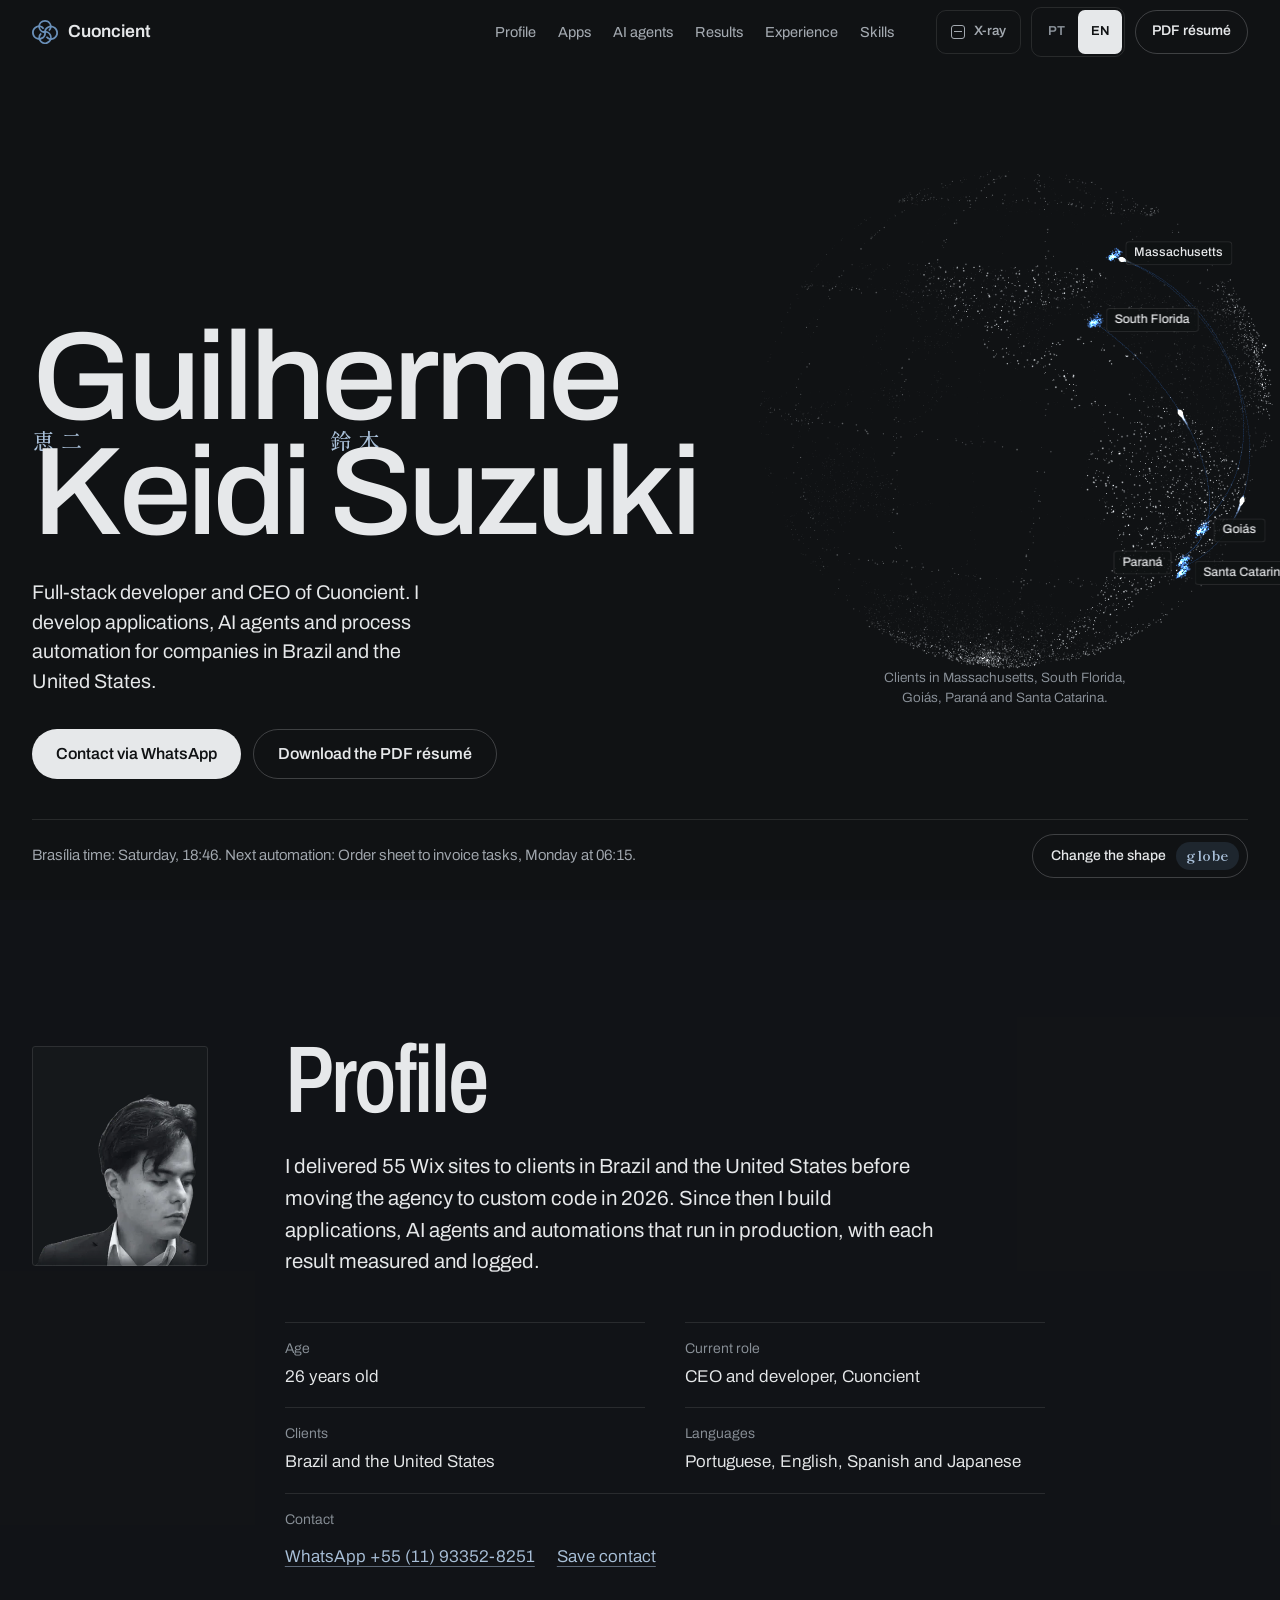
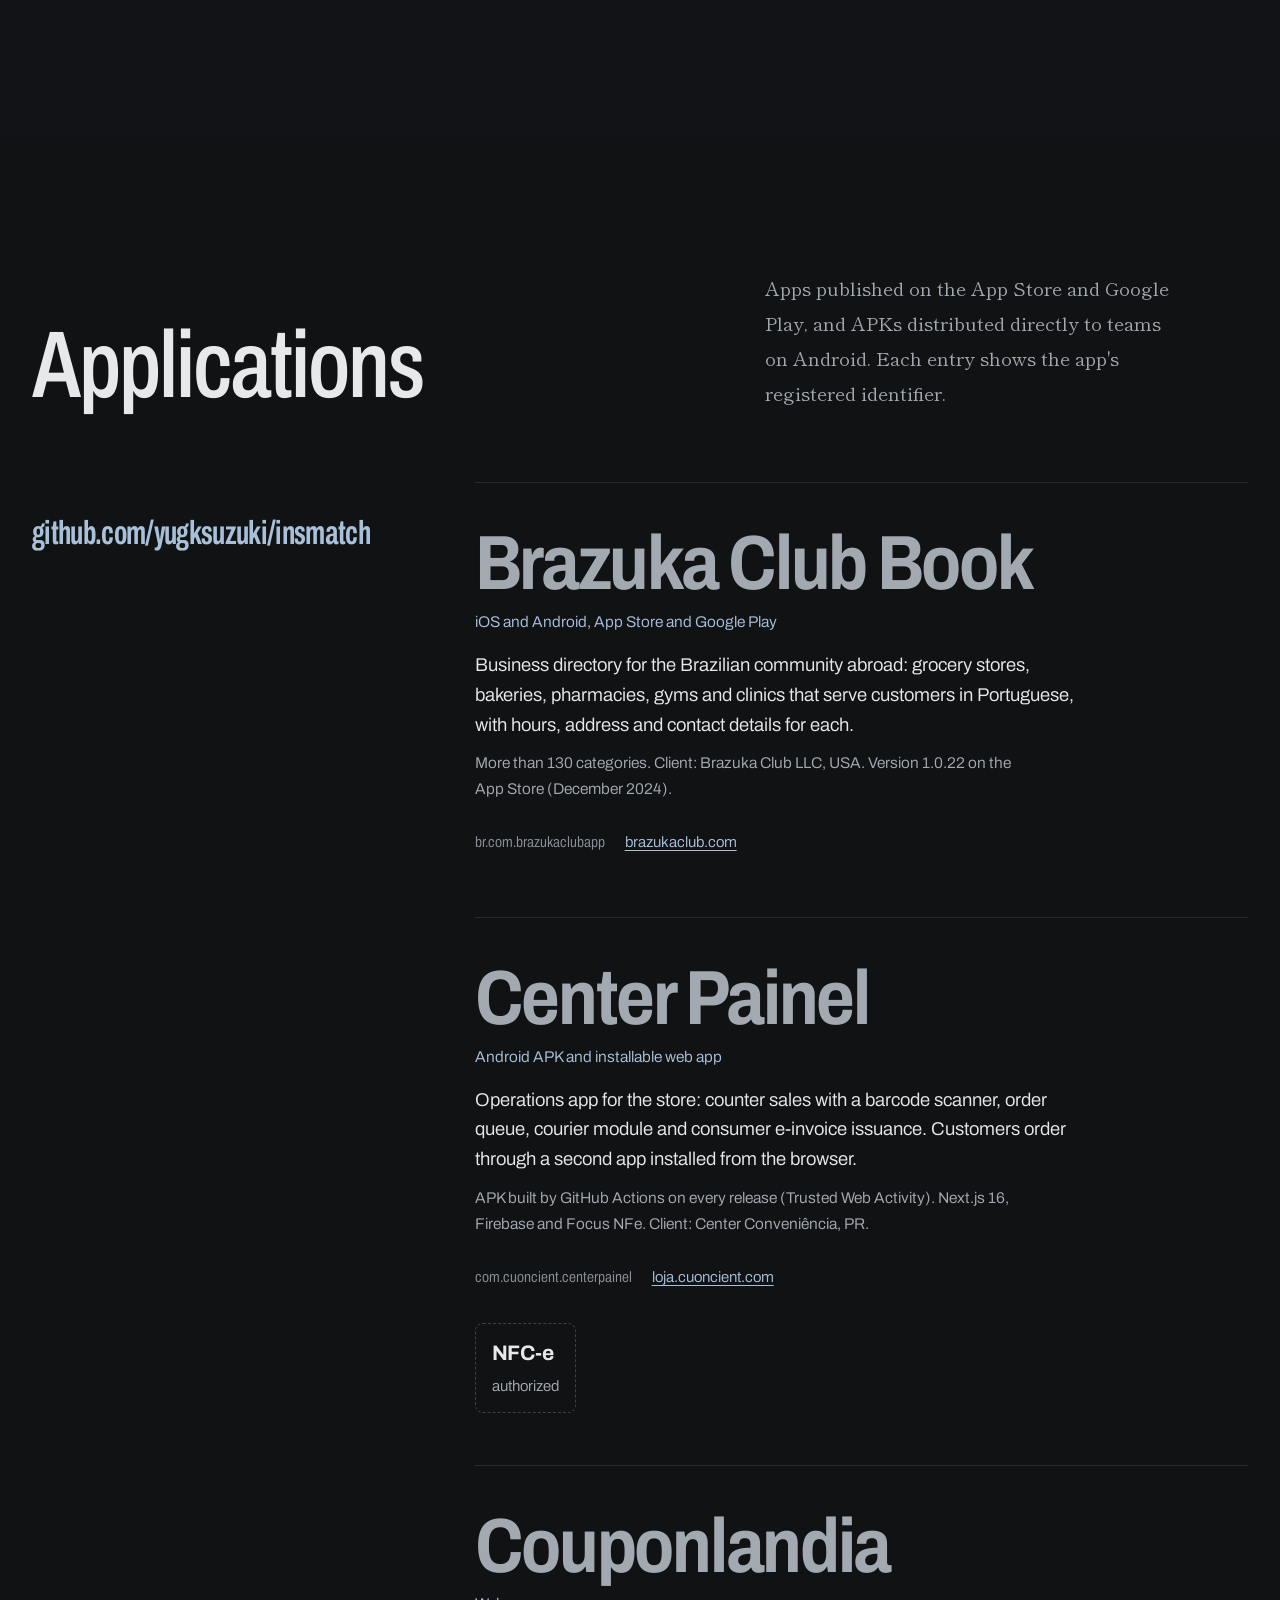
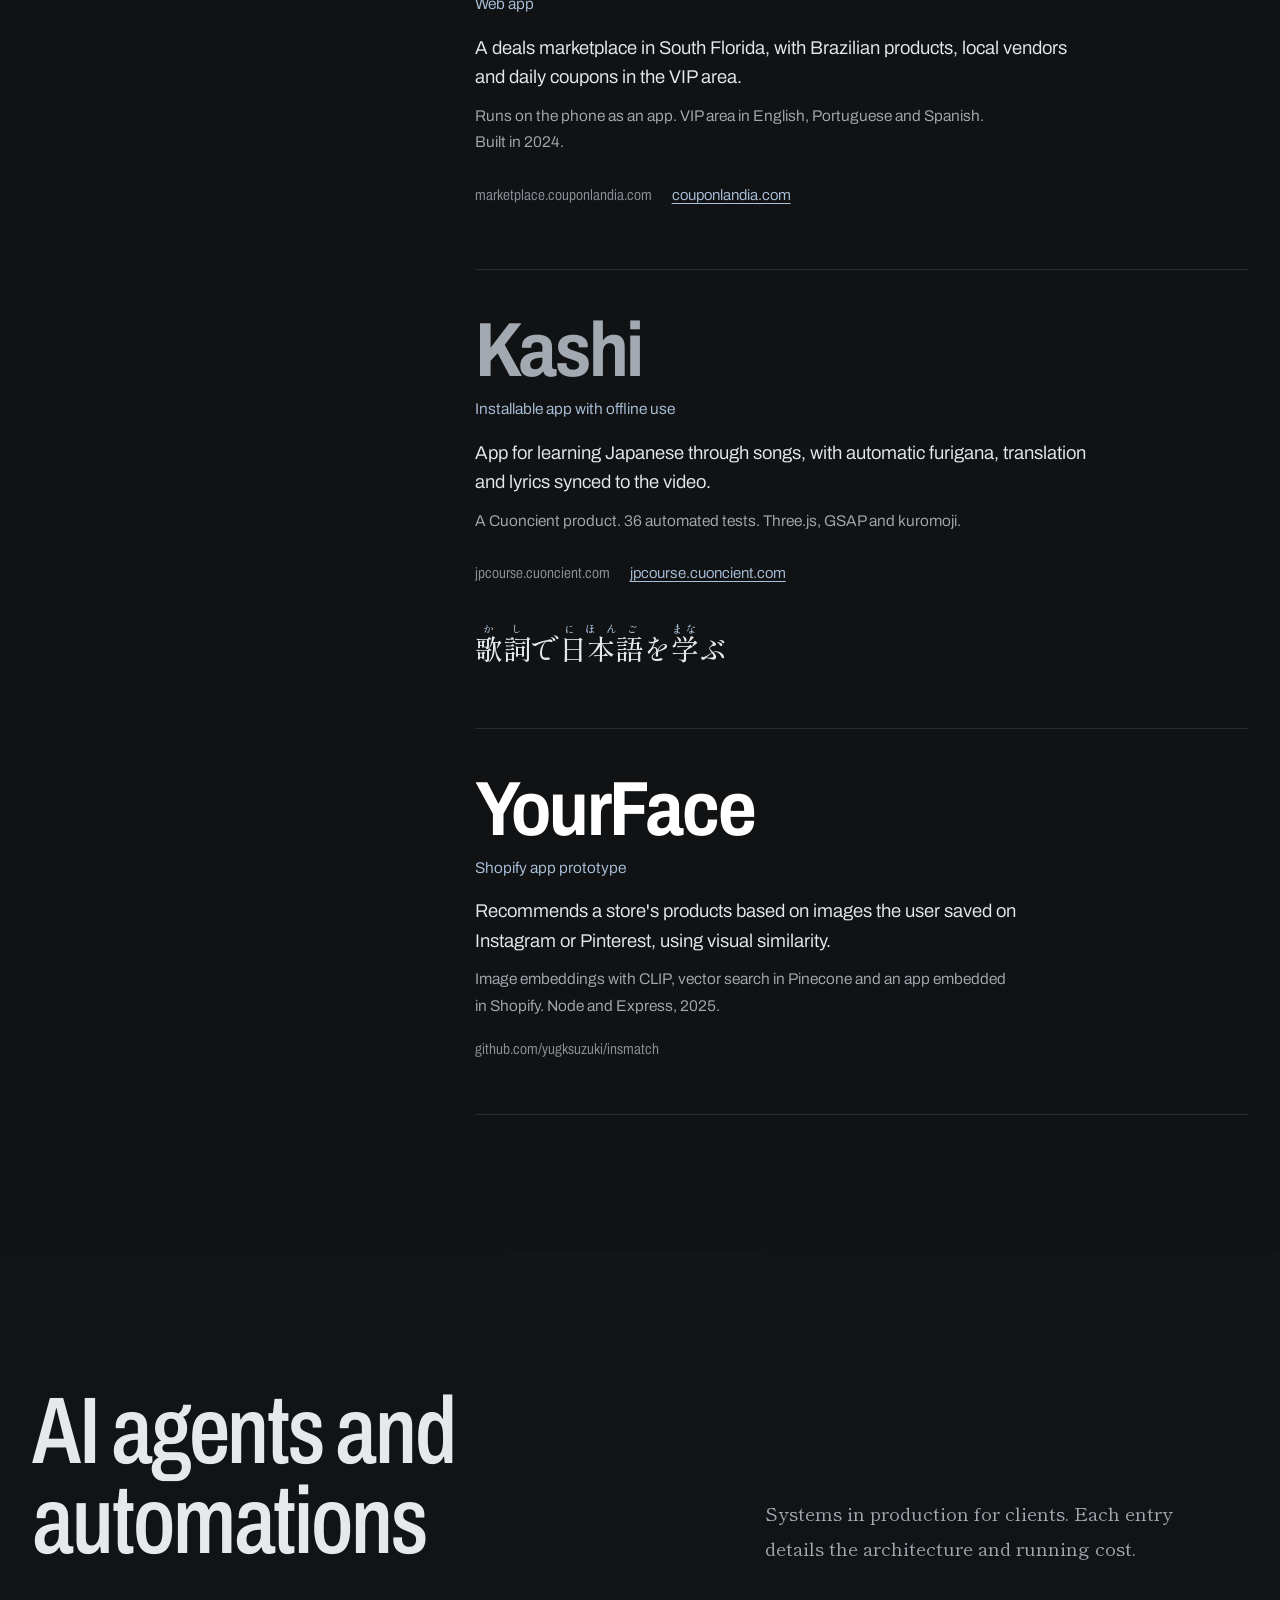
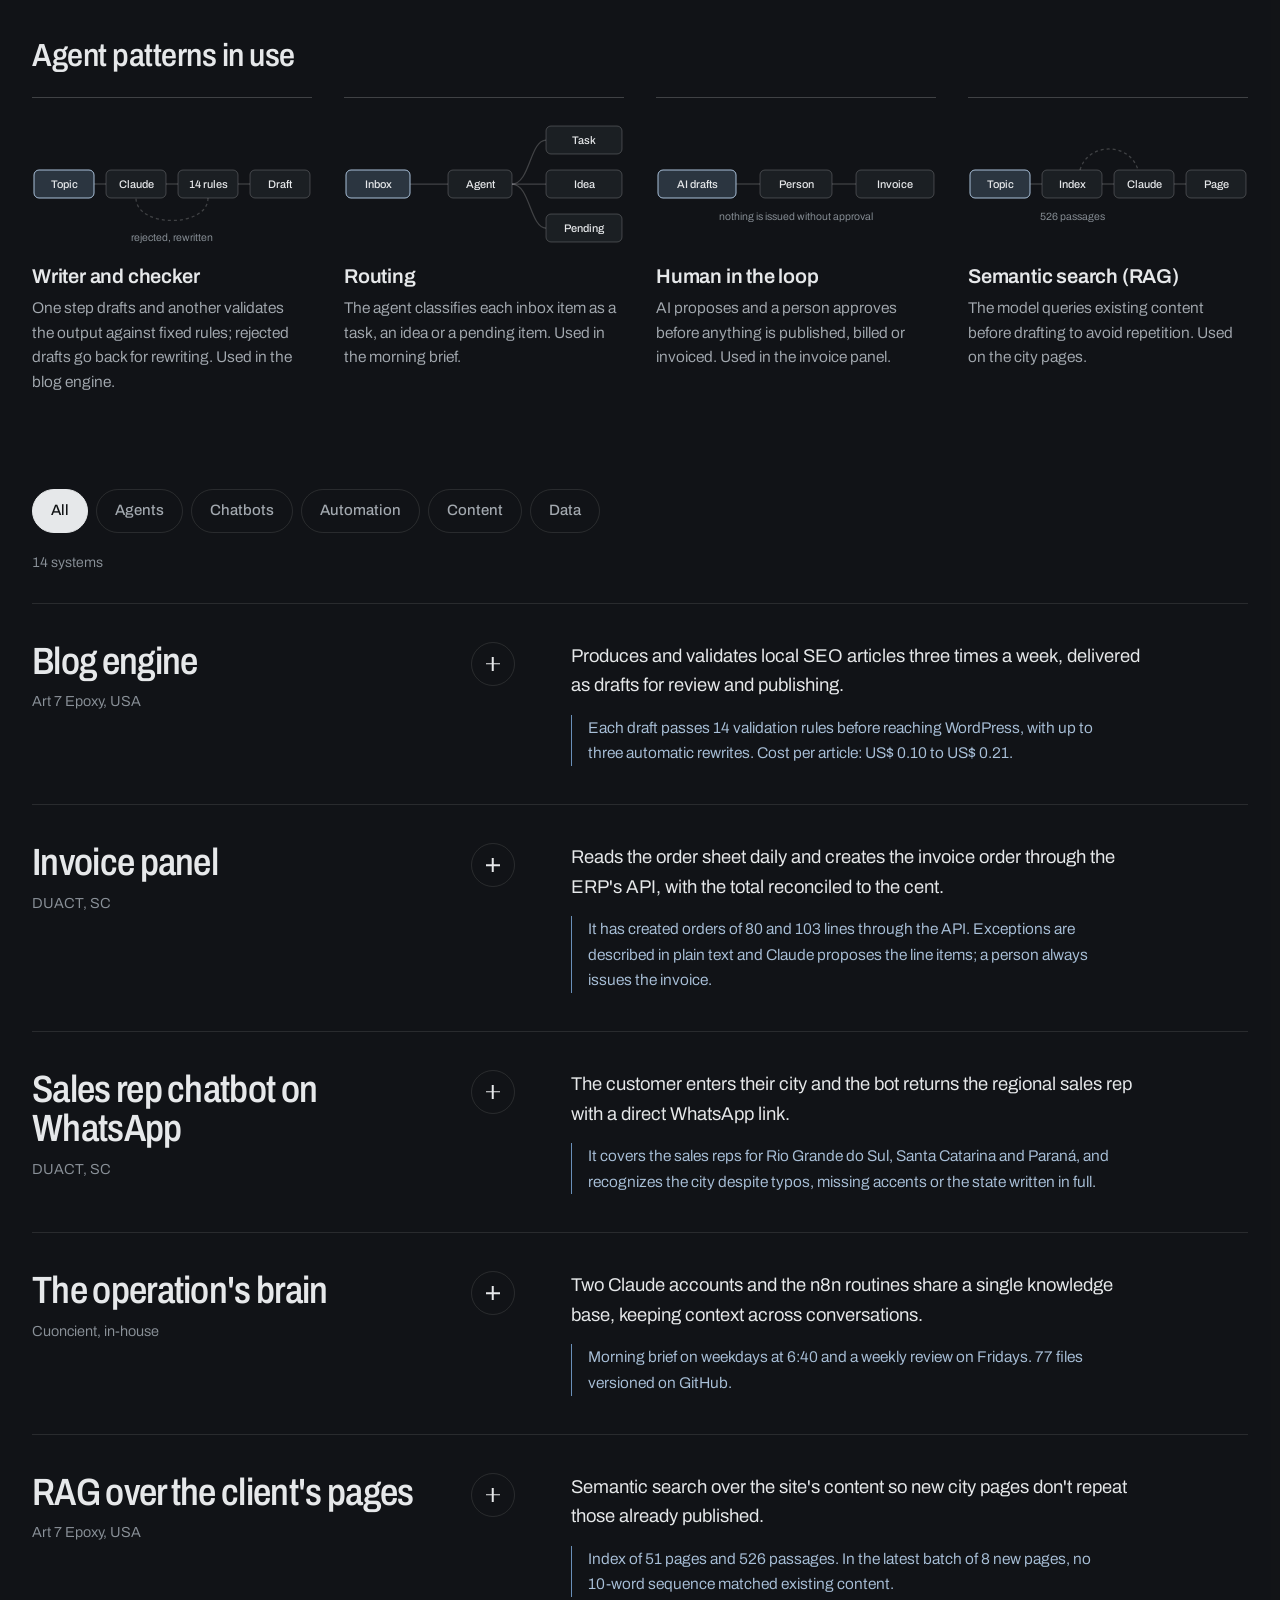
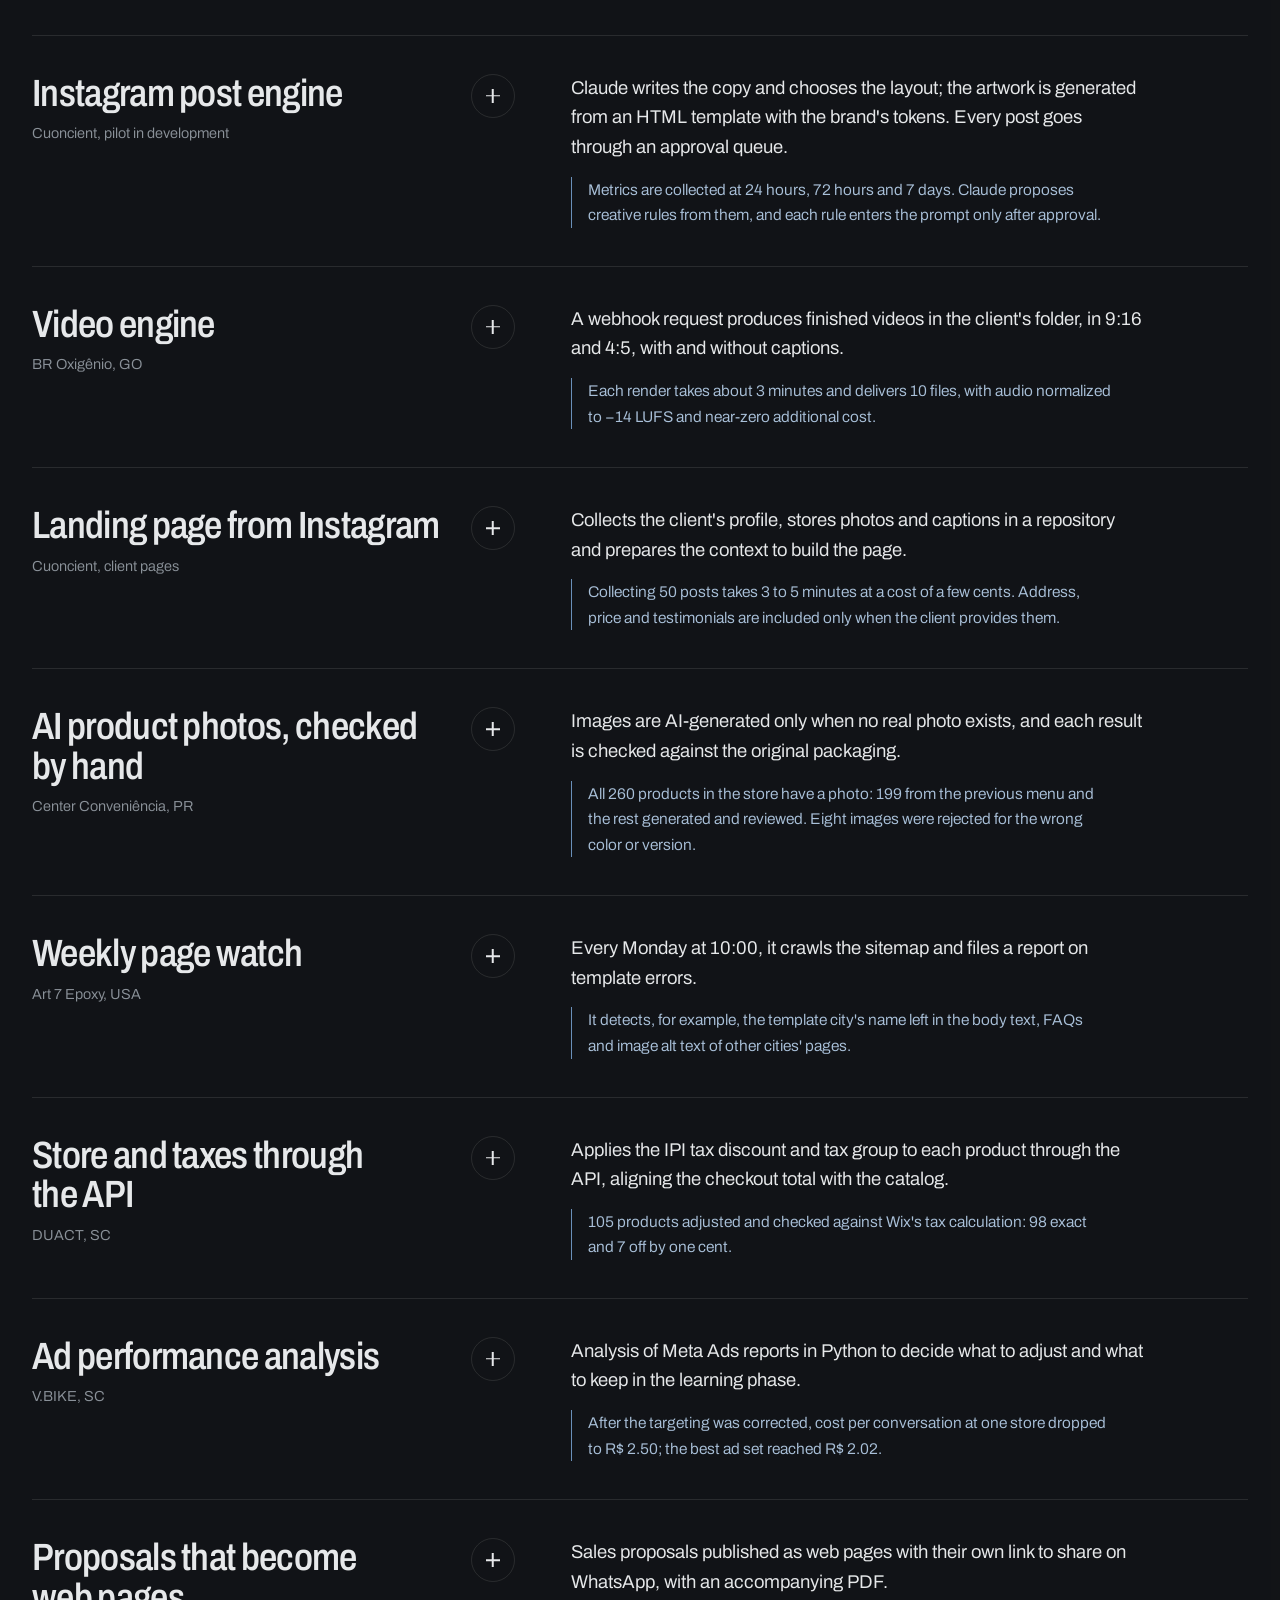
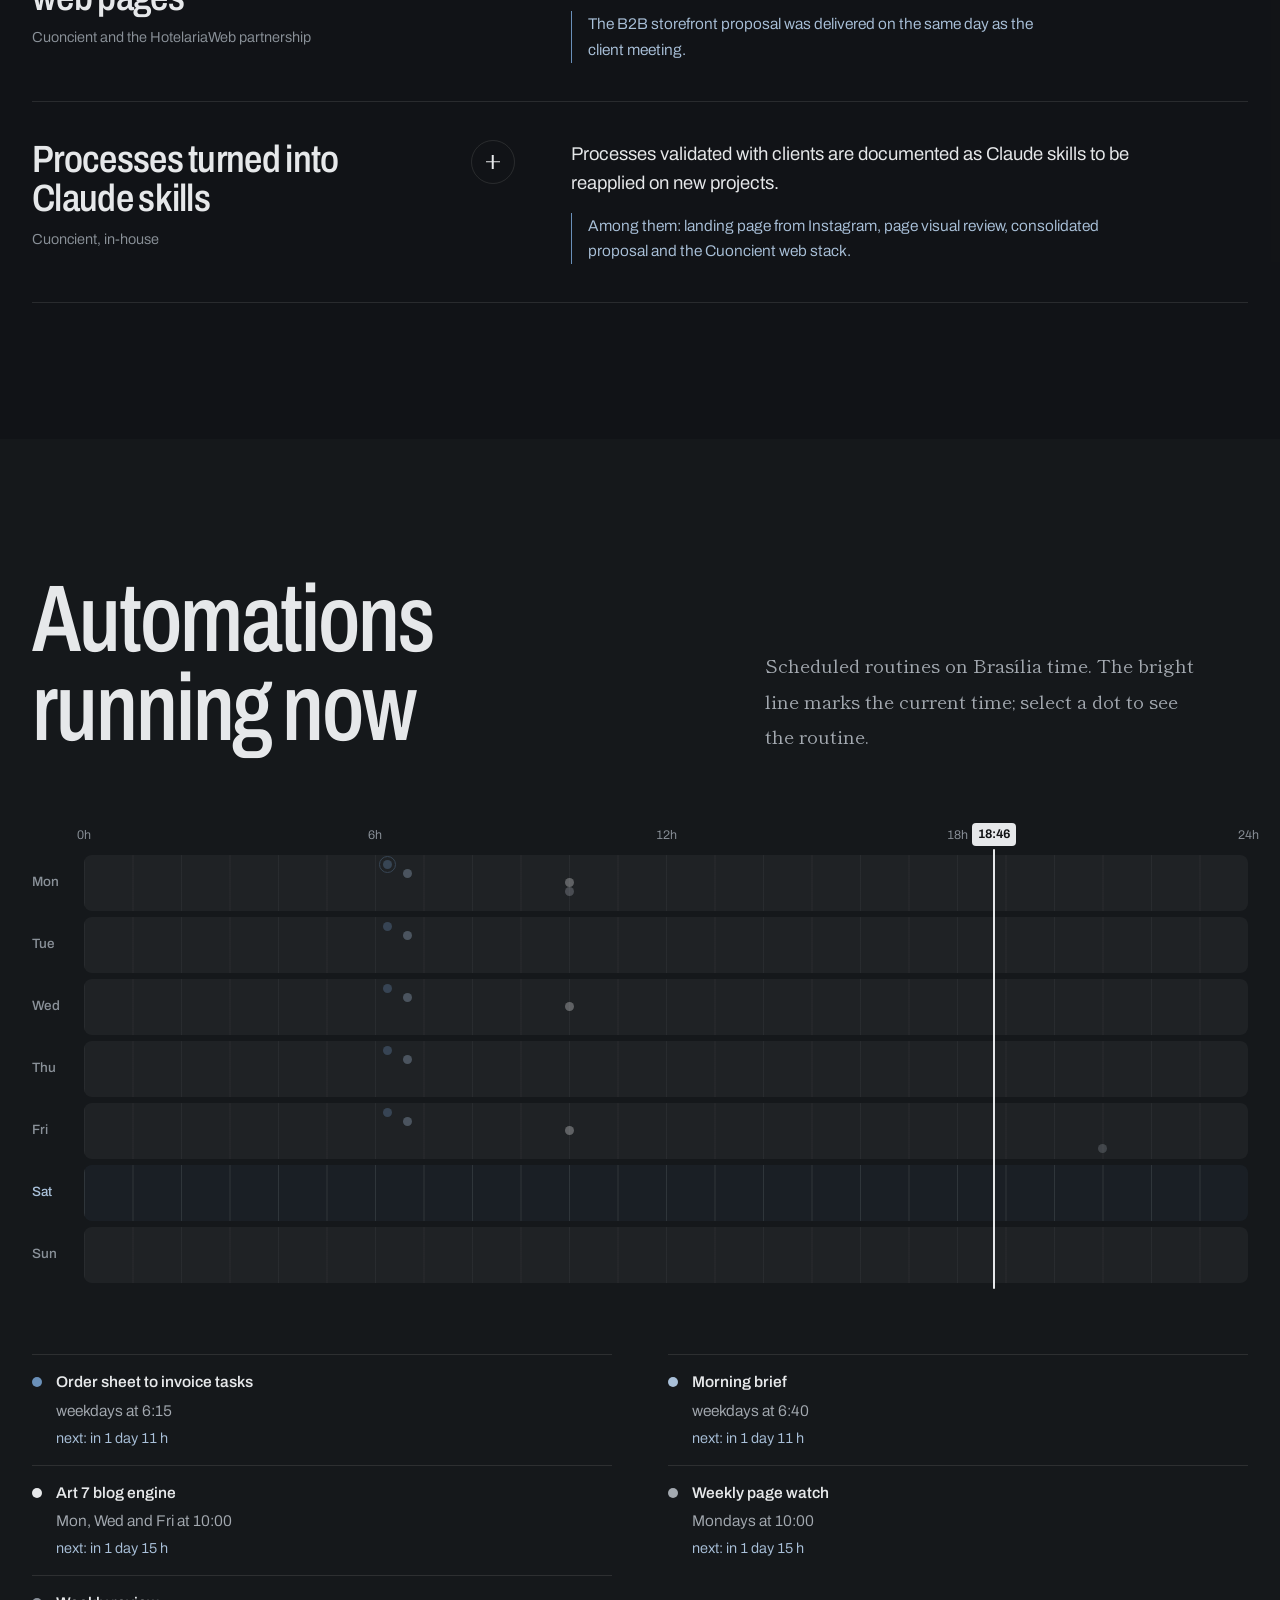
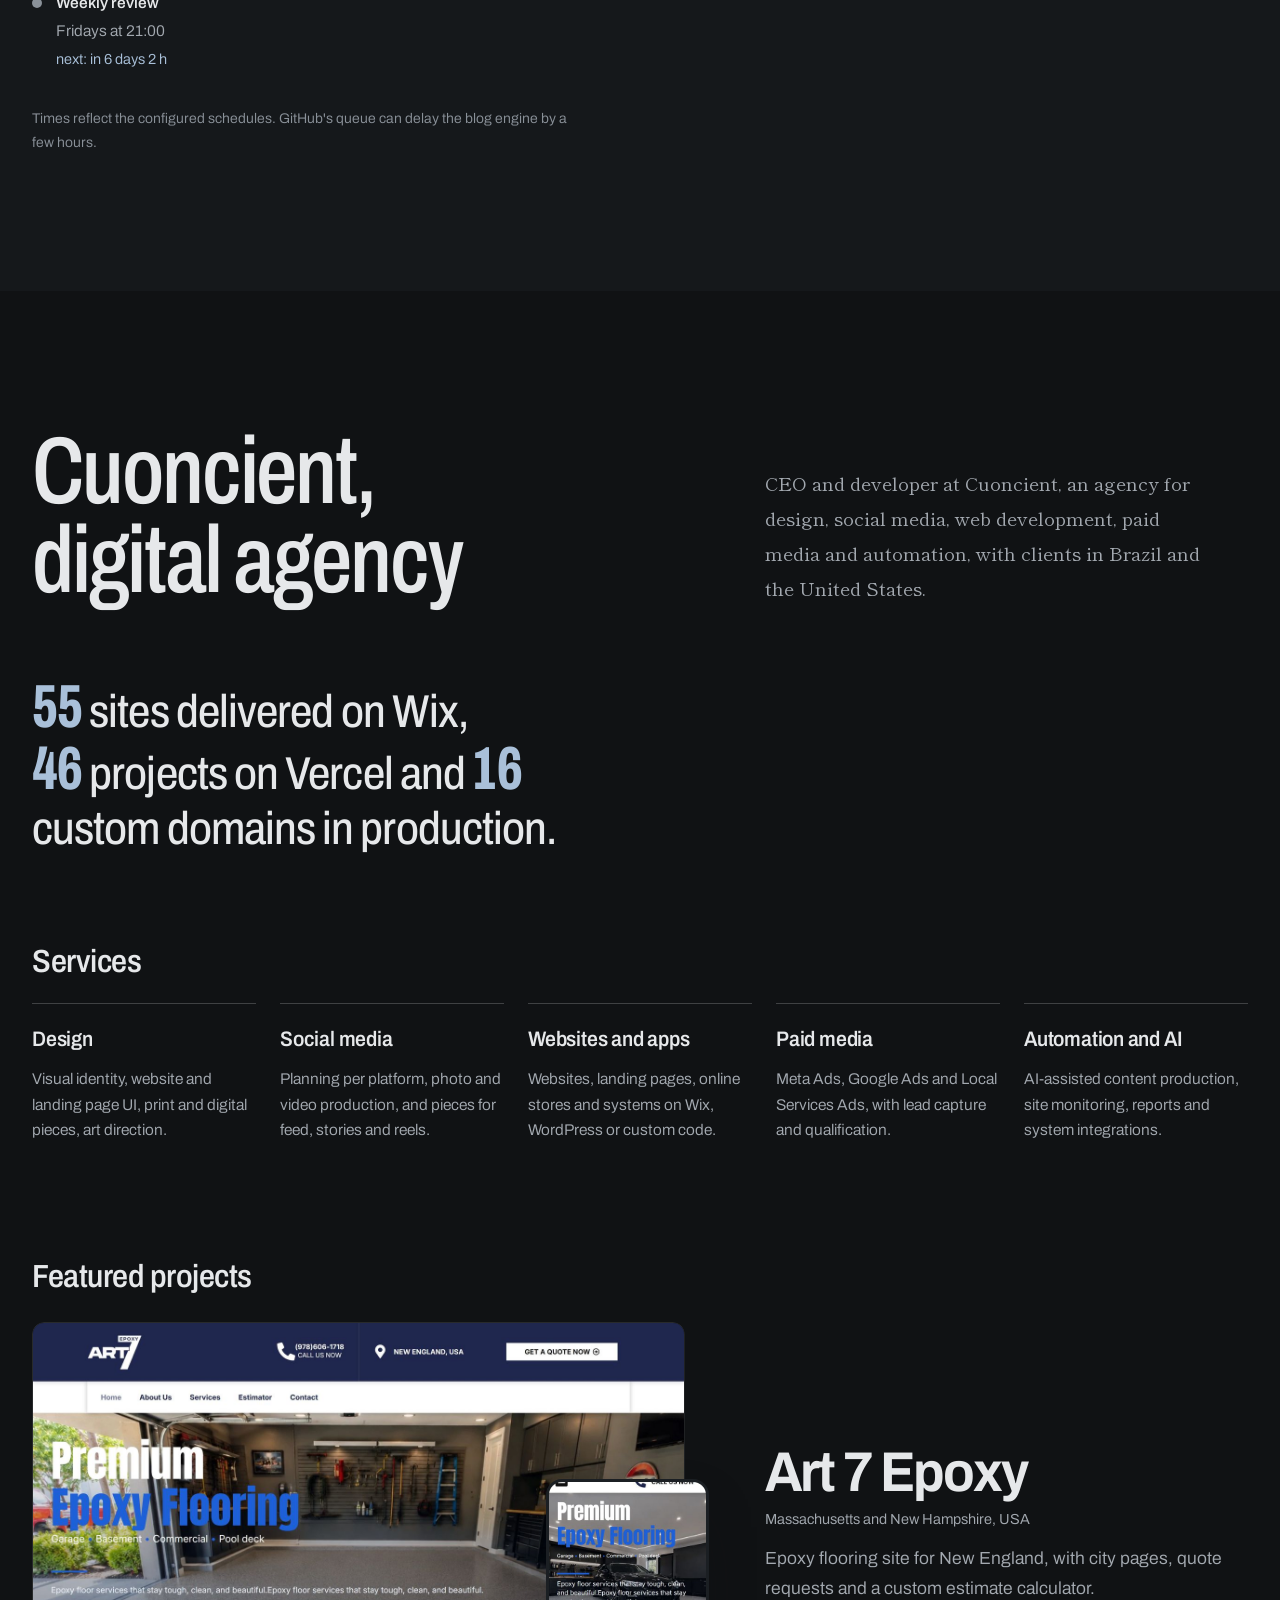
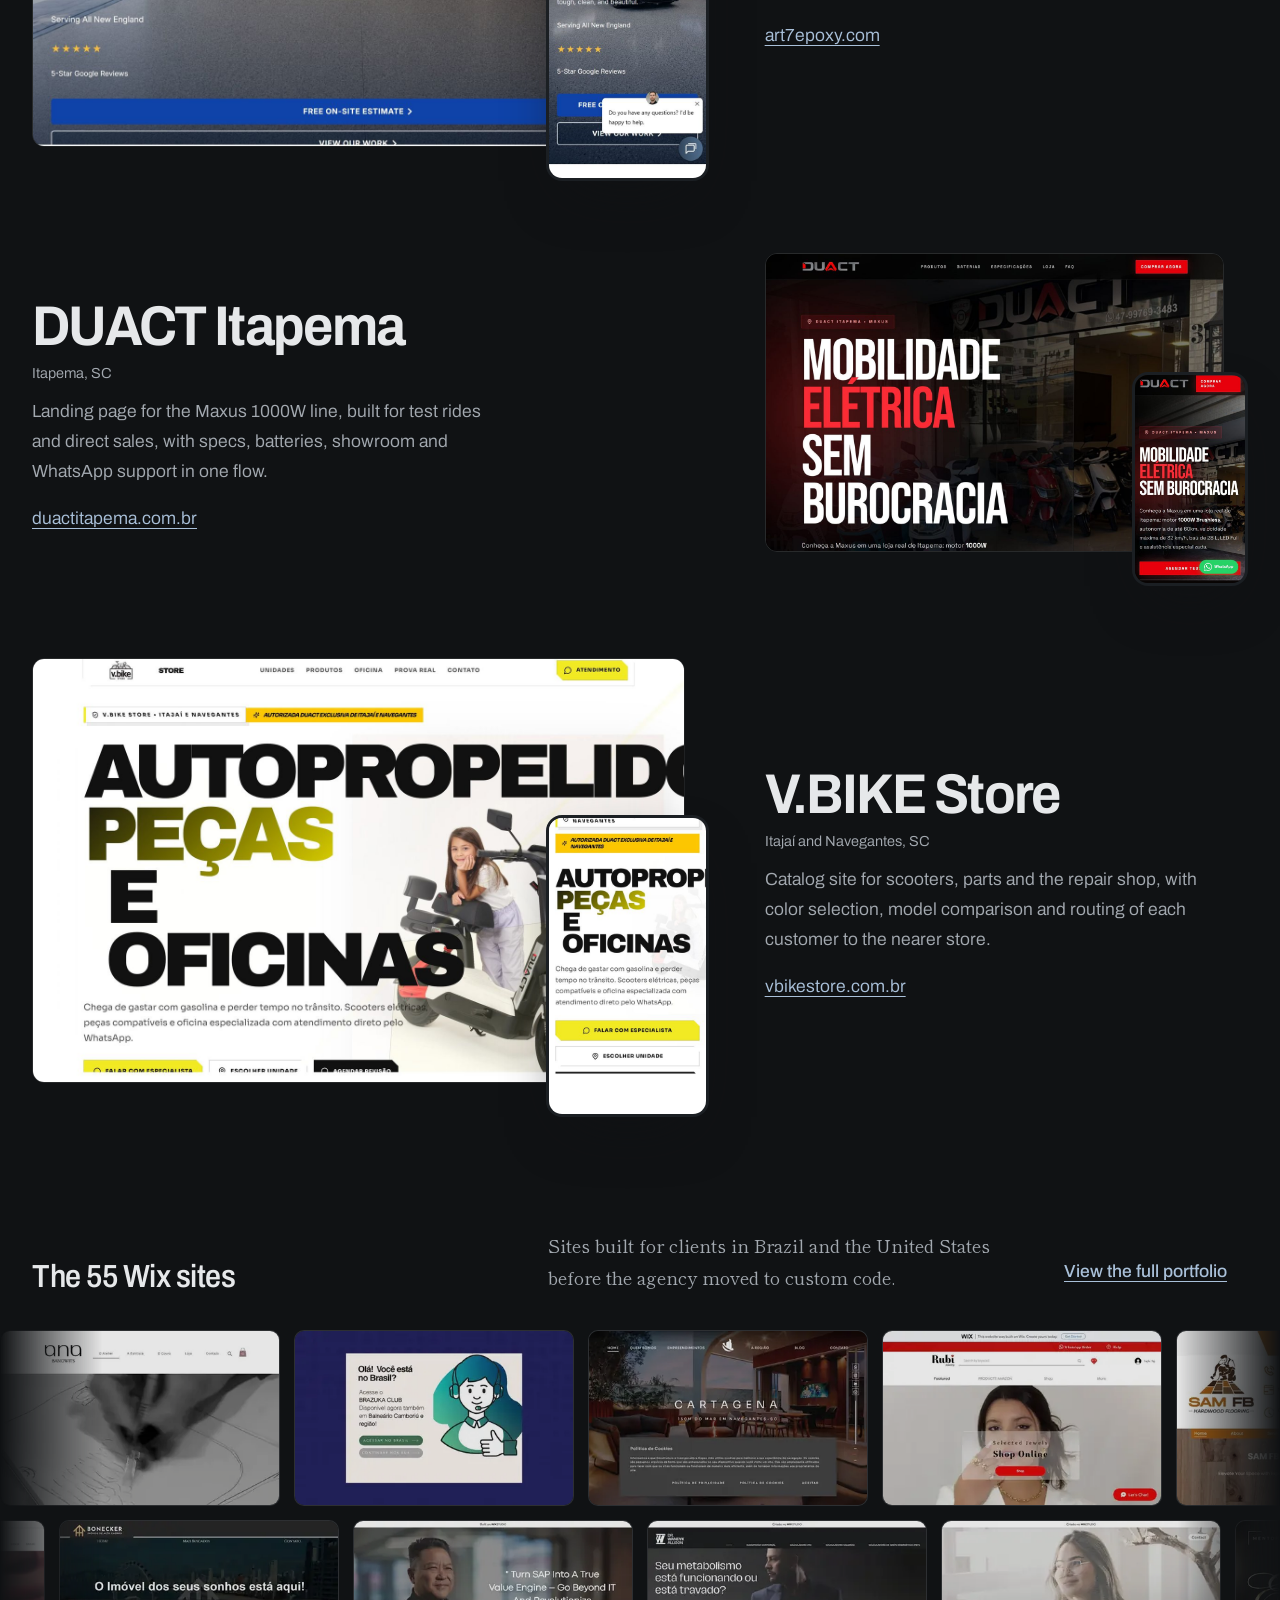
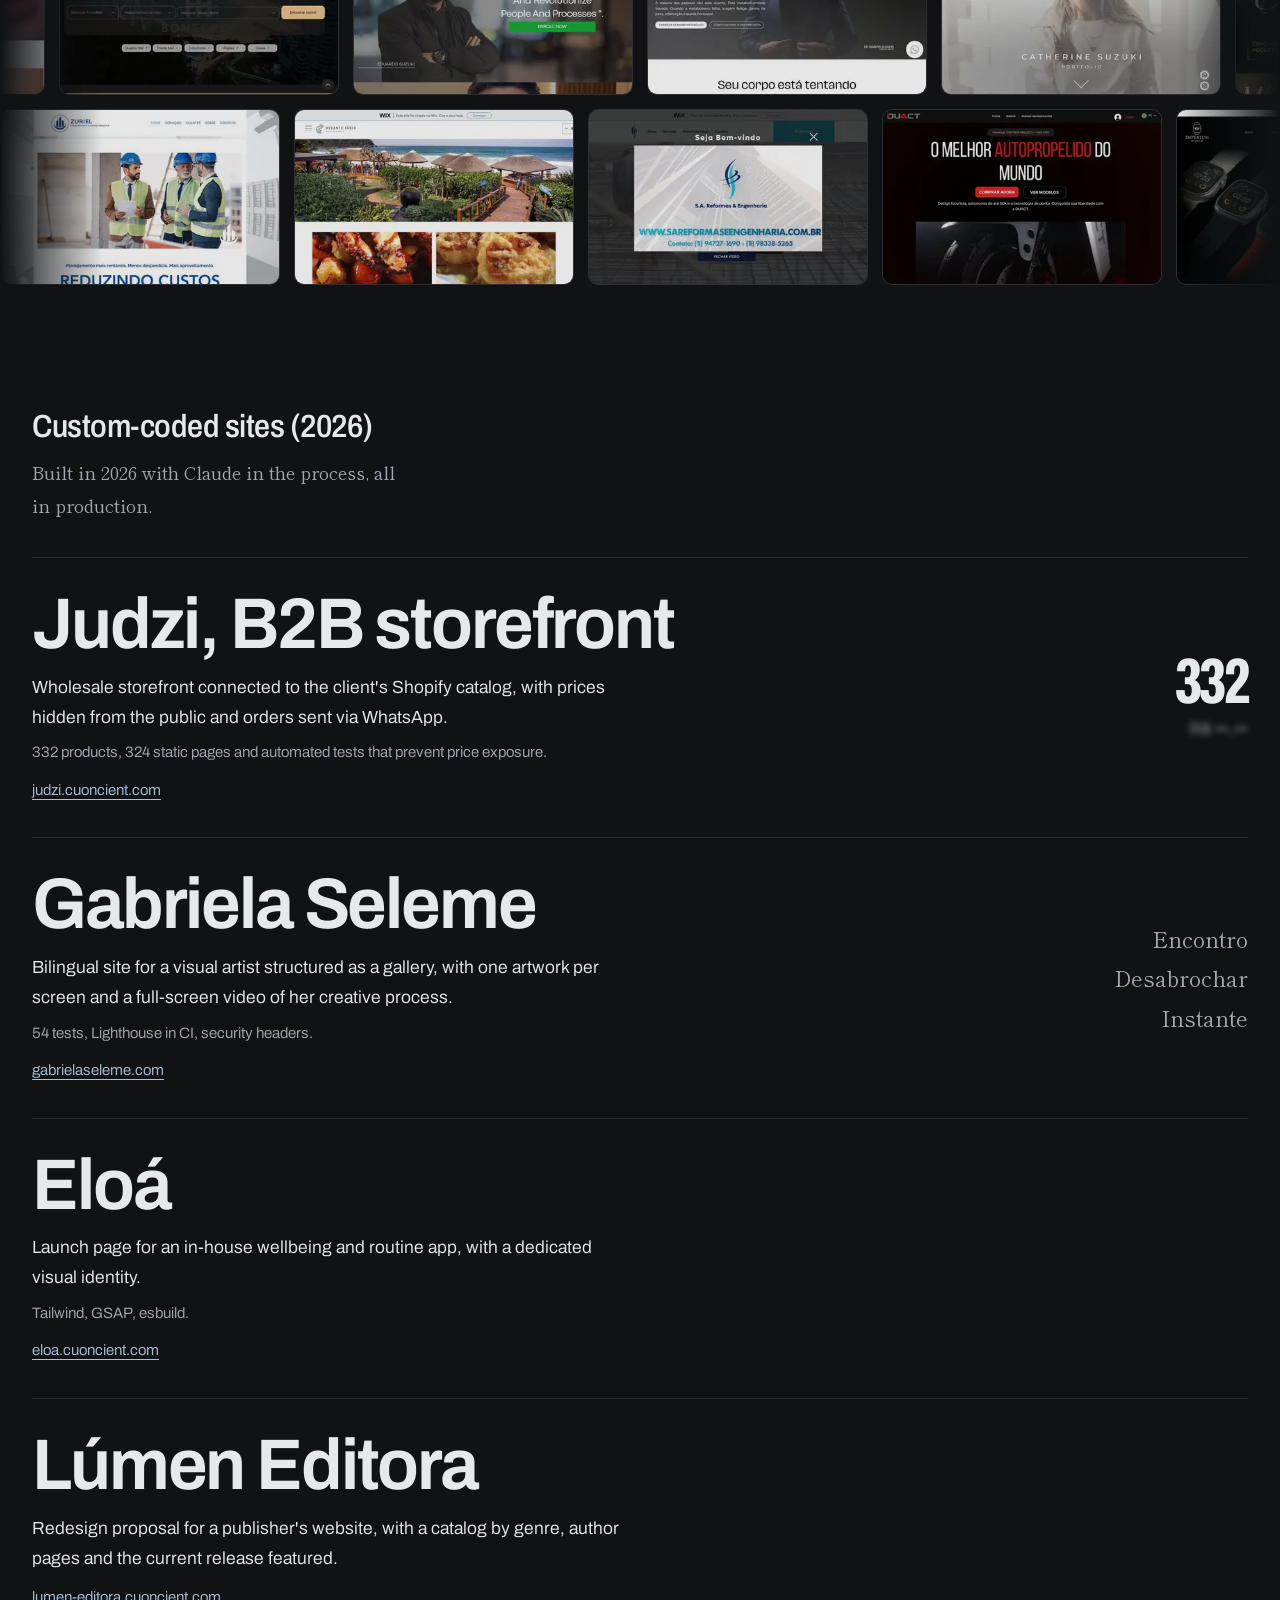
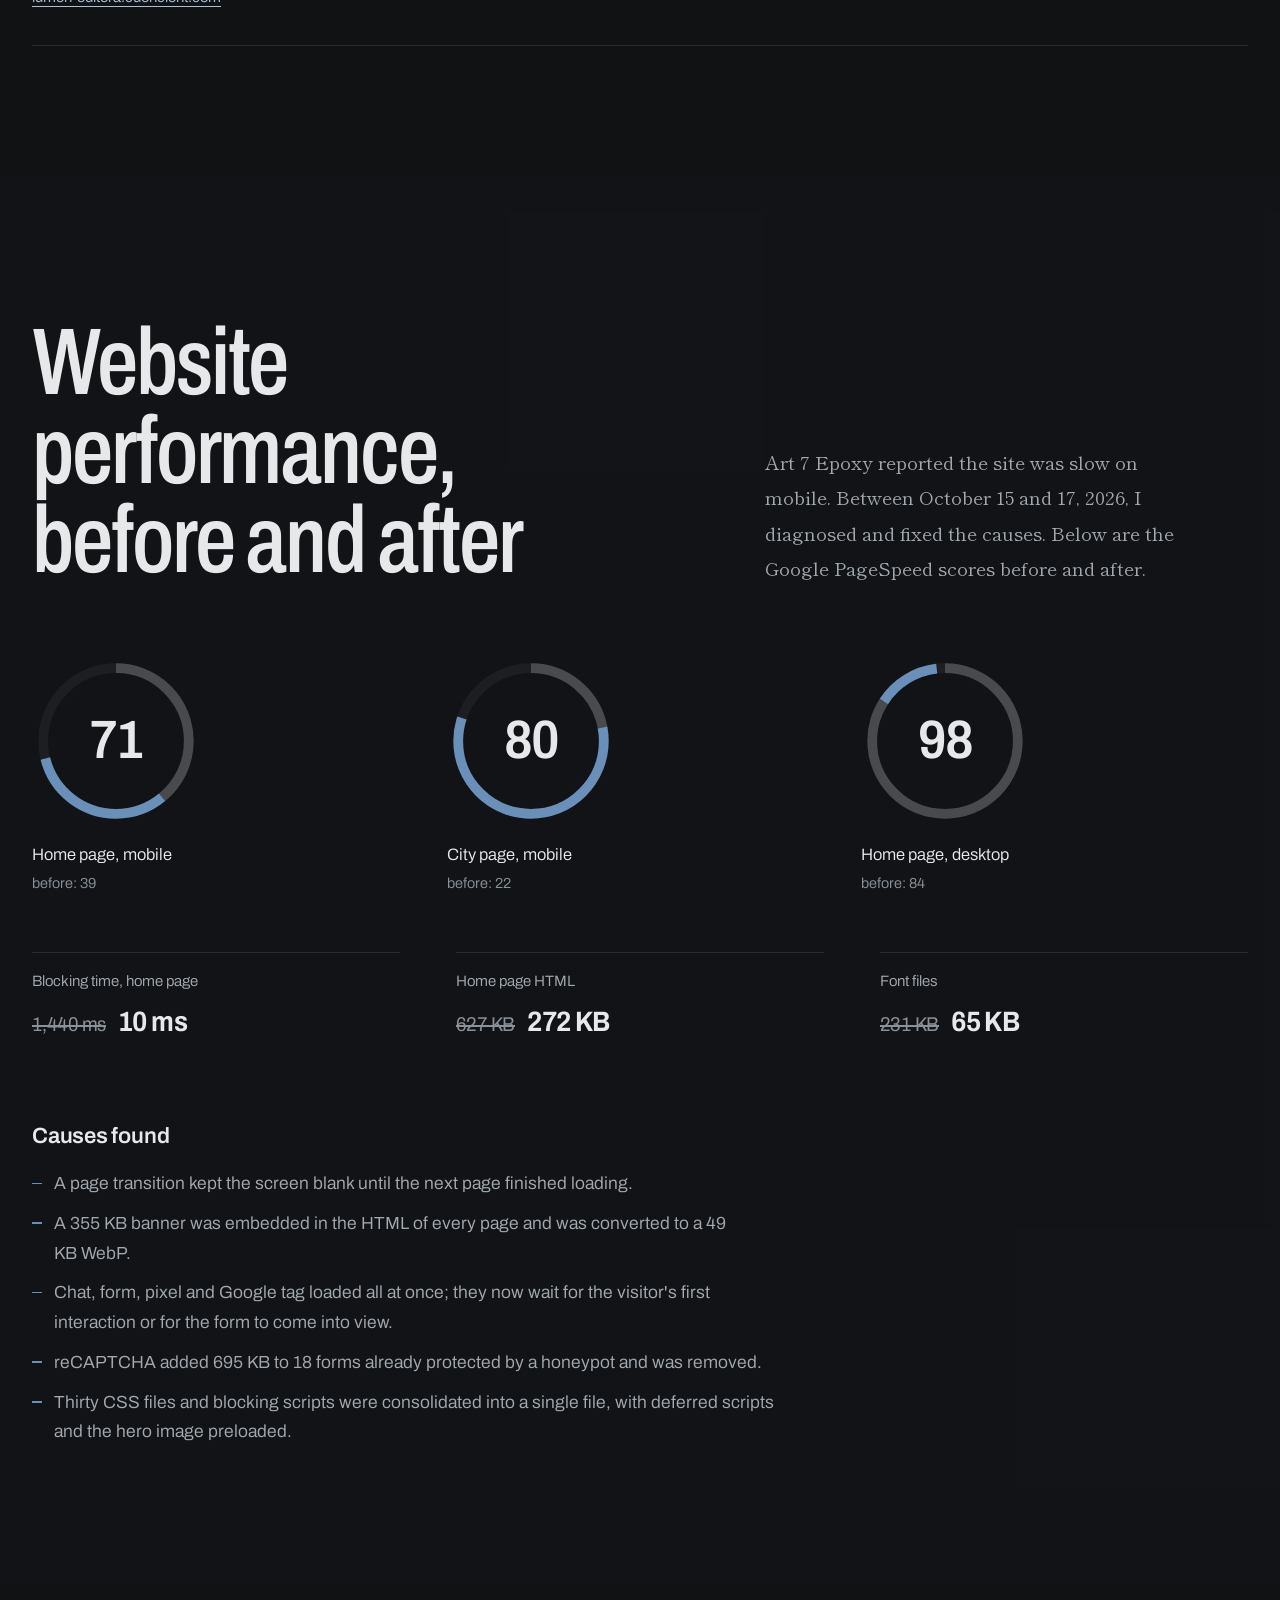
==== commit 454a1b54: "/gui: capa sem foto (globo em Three.js), perfil, raio-X e painel ao vivo, paleta grafite e azul-aço " ====
--- a/gui/index.html
+++ b/gui/index.html
@@ -7,7 +7,7 @@
 <meta name="description" content="Guilherme Keidi Suzuki, desenvolvedor fullstack e CEO da Cuoncient. Aplicativos publicados na App Store e no Google Play, agentes de IA, chatbots e automação de processos para empresas no Brasil e nos Estados Unidos.">
 <meta name="author" content="Guilherme Keidi Suzuki">
 <meta name="copyright" content="Cuoncient">
-<meta name="theme-color" content="#07080a">
+<meta name="theme-color" content="#101214">
 <link rel="canonical" href="https://suzuki.cuoncient.com/">
 <meta property="og:type" content="profile">
 <meta property="og:site_name" content="Cuoncient">
@@ -16,7 +16,7 @@
 <meta property="og:url" content="https://suzuki.cuoncient.com/">
 <meta property="og:title" content="Currículo de Guilherme Keidi Suzuki">
 <meta property="og:description" content="Desenvolvedor fullstack e CEO da Cuoncient. Aplicativos, agentes de IA e automação de processos, com resultados documentados.">
-<meta property="og:image" content="https://suzuki.cuoncient.com/gui/og.png?v=202610262108">
+<meta property="og:image" content="https://suzuki.cuoncient.com/gui/og.png?v=202610270853">
 <meta property="og:image:width" content="1200">
 <meta property="og:image:height" content="630">
 <meta property="og:image:alt" content="Guilherme Keidi Suzuki, 鈴木 恵二, currículo">
@@ -25,12 +25,12 @@
 <meta name="twitter:card" content="summary_large_image">
 <meta name="twitter:title" content="Currículo de Guilherme Keidi Suzuki">
 <meta name="twitter:description" content="Desenvolvedor fullstack e CEO da Cuoncient. Aplicativos, agentes de IA e automação de processos, com resultados documentados.">
-<meta name="twitter:image" content="https://suzuki.cuoncient.com/gui/og.png?v=202610262108">
+<meta name="twitter:image" content="https://suzuki.cuoncient.com/gui/og.png?v=202610270853">
 <link rel="icon" href="/assets/brand/favicon.svg" type="image/svg+xml">
 <link rel="preconnect" href="https://fonts.googleapis.com">
 <link rel="preconnect" href="https://fonts.gstatic.com" crossorigin>
 <link href="https://fonts.googleapis.com/css2?family=Archivo:wdth,wght@62..125,100..900&family=Shippori+Mincho:wght@400;500;700&display=swap" rel="stylesheet">
-<link rel="stylesheet" href="/gui/gui.css?v=202610262108">
+<link rel="stylesheet" href="/gui/gui.css?v=202610270853">
 <script>document.documentElement.classList.replace('no-js','js');</script>
 <script type="application/ld+json">
 {
@@ -56,6 +56,13 @@
 </svg>
 
 <canvas class="fundo-gl" id="gl" aria-hidden="true"></canvas>
+<div class="globo-rot" aria-hidden="true">
+  <span data-c="ma">Massachusetts</span>
+  <span data-c="fl" data-en="South Florida">Sul da Flórida</span>
+  <span data-c="go">Goiás</span>
+  <span data-c="pr">Paraná</span>
+  <span data-c="sc">Santa Catarina</span>
+</div>
 
 <a class="skip" href="#apps" data-en="Skip to content">Pular para o conteúdo</a>
 
@@ -66,16 +73,17 @@
       <svg class="bar__mark" aria-hidden="true"><use href="#marca"/></svg>
       <span>Cuoncient</span>
     </a>
-    <nav class="bar__nav" aria-label="Seções" data-en-label="Sections">
+    <nav class="bar__nav" aria-label="Seções" data-en-label="Sections" data-tec="IntersectionObserver + GSAP: o traço segue a seção" data-en-tec="IntersectionObserver + GSAP: the underline follows the section">
+      <a href="#perfil"><span class="roll" data-en="Profile">Perfil</span></a>
       <a href="#apps"><span class="roll" data-en="Apps">Aplicativos</span></a>
       <a href="#ia"><span class="roll" data-en="AI agents">Agentes de IA</span></a>
-      <a href="#cuoncient"><span class="roll">Cuoncient</span></a>
       <a href="#resultado"><span class="roll" data-en="Results">Resultados</span></a>
       <a href="#trajetoria"><span class="roll" data-en="Experience">Experiência</span></a>
-      <a href="#formacao"><span class="roll" data-en="Education">Formação</span></a>
+      <a href="#stack"><span class="roll" data-en="Skills">Competências</span></a>
       <span class="bar__ind" aria-hidden="true"></span>
     </nav>
     <div class="bar__tools">
+      <button type="button" class="rx-btn js-rx" aria-pressed="false" title="Mostra qual tecnologia move cada parte da página" data-en-title="Shows which technology drives each part of the page"><span class="rx-btn__i" aria-hidden="true"></span><span data-en="X-ray">Raio-X</span></button>
       <div class="lang" role="group" aria-label="Idioma" data-en-label="Language">
         <button type="button" data-lang="pt" aria-pressed="true">PT</button>
         <button type="button" data-lang="en" aria-pressed="false">EN</button>
@@ -89,23 +97,25 @@
 <main>
 <!-- ================= CAPA ================= -->
 <section class="hero" id="topo" aria-labelledby="nome">
-  <svg class="hero__fallback" aria-hidden="true"><use href="#marca"/></svg>
   <div class="shell hero__grid">
-    <picture class="hero__retrato">
-      <img src="/gui/foto/guilherme-retrato.webp" srcset="/gui/foto/guilherme-retrato-320.webp 320w, /gui/foto/guilherme-retrato.webp 640w" sizes="(min-width: 900px) 320px, 230px" width="640" height="800" fetchpriority="high" decoding="async" alt="Retrato em preto e branco de Guilherme Keidi Suzuki, de terno e camisa branca" data-en-alt="Black-and-white portrait of Guilherme Keidi Suzuki in a suit and white shirt">
-    </picture>
+    <figure class="hero__mapa">
+      <div class="hero__globo" aria-hidden="true" data-tec="Three.js · GLSL · {pontos} pontos · {fps} fps" data-en-tec="Three.js · GLSL · {pontos} points · {fps} fps">
+        <svg class="hero__fallback"><use href="#marca"/></svg>
+      </div>
+      <figcaption class="hero__legenda" data-en="Clients in Massachusetts, South Florida, Goiás, Paraná and Santa Catarina.">Clientes em Massachusetts, sul da Flórida, Goiás, Paraná e Santa Catarina.</figcaption>
+    </figure>
     <div class="hero__main">
-      <h1 class="nome" id="nome" aria-label="Guilherme Keidi Suzuki">
+      <h1 class="nome" id="nome" aria-label="Guilherme Keidi Suzuki" data-tec="Archivo variável · eixo de largura animado pelo GSAP" data-en-tec="Archivo variable font · width axis driven by GSAP">
         <span class="nome__line" aria-hidden="true"><span class="nome__w">Guilherme</span></span>
         <span class="nome__line" aria-hidden="true"><span class="nome__w" data-kanji="恵二">Keidi</span><span class="nome__br"> </span><span class="nome__w" data-kanji="鈴木">Suzuki</span></span>
       </h1>
       <p class="hero__role" data-en="Full-stack developer and CEO of Cuoncient. I develop applications, AI agents and process automation for companies in Brazil and the United States.">Desenvolvedor fullstack e CEO da Cuoncient. Desenvolvo aplicativos, agentes de IA e automações para empresas no Brasil e nos Estados Unidos.</p>
-      <div class="hero__eu">
-        <img class="hero__foto" src="/gui/foto/guilherme-rosto.jpg" width="360" height="360" alt="Foto de Guilherme Keidi Suzuki" data-en-alt="Photo of Guilherme Keidi Suzuki">
+      <div class="hero__eu print-so">
+        <img class="hero__foto" src="/gui/foto/guilherme-rosto.jpg" width="360" height="360" loading="lazy" alt="Foto de Guilherme Keidi Suzuki" data-en-alt="Photo of Guilherme Keidi Suzuki">
         <p class="hero__facts" data-en="&lt;span class=&quot;js-idade&quot;&gt;26 years old&lt;/span&gt;. Languages: Portuguese, English, Spanish and Japanese."><span class="js-idade">26 anos</span>. Idiomas: português, inglês, espanhol e japonês.</p>
       </div>
       <p class="print-contato">WhatsApp +55 (11) 93352-8251, suzuki.cuoncient.com, github.com/yugksuzuki. <span data-en="Born August 21, 2000.">Nascido em 21/08/2000.</span></p>
-      <div class="hero__cta">
+      <div class="hero__cta" data-tec="GSAP quickTo: botões magnéticos (com mouse)" data-en-tec="GSAP quickTo: magnetic buttons (with a mouse)">
         <a class="btn btn--solid js-ima" href="https://wa.me/5511933528251?text=Ol%C3%A1%2C%20Guilherme.%20Vi%20seu%20curr%C3%ADculo%20e%20gostaria%20de%20conversar." data-en-href="https://wa.me/5511933528251?text=Hello%20Guilherme%2C%20I%20saw%20your%20r%C3%A9sum%C3%A9%20and%20would%20like%20to%20talk." target="_blank" rel="noopener"><span class="roll" data-en="Contact via WhatsApp">Contato pelo WhatsApp</span></a>
         <a class="btn btn--ghost js-pdf js-ima" href="/gui/curriculo-guilherme-keidi-suzuki.pdf" data-en-href="/gui/resume-guilherme-keidi-suzuki.pdf" download><span class="roll" data-en="Download the PDF résumé">Baixar currículo em PDF</span></a>
       </div>
@@ -117,7 +127,27 @@
   </div>
   <div class="shell hero__now" aria-live="off">
     <p class="js-agora">Agenda das automações, no horário de Brasília, mais abaixo.</p>
-    <button type="button" class="hero__forma js-forma" hidden><span data-en="Change the shape">Trocar o desenho</span><span class="hero__forma-n js-forma-n" lang="ja" aria-live="polite">marca</span></button>
+    <button type="button" class="hero__forma js-forma" hidden><span data-en="Change the shape">Trocar o desenho</span><span class="hero__forma-n js-forma-n" aria-live="polite">globo</span></button>
+  </div>
+</section>
+
+<!-- ================= PERFIL ================= -->
+<section class="sec sec--perfil" id="perfil" aria-labelledby="perfil-t">
+  <div class="shell perfil">
+    <figure class="perfil__foto">
+      <img src="/gui/foto/guilherme-retrato-320.webp" srcset="/gui/foto/guilherme-retrato-320.webp 320w, /gui/foto/guilherme-retrato.webp 640w" sizes="176px" width="320" height="400" loading="lazy" decoding="async" alt="Retrato em preto e branco de Guilherme Keidi Suzuki, de terno e camisa branca" data-en-alt="Black-and-white portrait of Guilherme Keidi Suzuki in a suit and white shirt">
+    </figure>
+    <div class="perfil__txt">
+      <h2 class="sec__t" id="perfil-t" data-en="Profile">Perfil</h2>
+      <p class="perfil__bio" data-en="I delivered 55 Wix sites to clients in Brazil and the United States before moving the agency to custom code in 2026. Since then I build applications, AI agents and automations that run in production, with each result measured and logged.">Entreguei 55 sites em Wix para clientes no Brasil e nos Estados Unidos antes de migrar a agência para código próprio, em 2026. Desde então, desenvolvo aplicativos, agentes de IA e automações que rodam em produção, com cada resultado medido e registrado.</p>
+      <dl class="perfil__dados">
+        <div><dt data-en="Age">Idade</dt><dd class="js-idade">26 anos</dd></div>
+        <div><dt data-en="Current role">Cargo atual</dt><dd data-en="CEO and developer, Cuoncient">CEO e desenvolvedor, Cuoncient</dd></div>
+        <div><dt data-en="Clients">Clientes</dt><dd data-en="Brazil and the United States">Brasil e Estados Unidos</dd></div>
+        <div><dt data-en="Languages">Idiomas</dt><dd data-en="Portuguese, English, Spanish and Japanese">Português, inglês, espanhol e japonês</dd></div>
+        <div class="perfil__contato"><dt data-en="Contact">Contato</dt><dd><a href="https://wa.me/5511933528251?text=Ol%C3%A1%2C%20Guilherme.%20Vi%20seu%20curr%C3%ADculo%20e%20gostaria%20de%20conversar." data-en-href="https://wa.me/5511933528251?text=Hello%20Guilherme%2C%20I%20saw%20your%20r%C3%A9sum%C3%A9%20and%20would%20like%20to%20talk." target="_blank" rel="noopener">WhatsApp +55 (11) 93352-8251</a> <a href="/gui/guilherme-keidi-suzuki.vcf" data-en="Save contact">Salvar contato</a></dd></div>
+      </dl>
+    </div>
   </div>
 </section>
 
@@ -125,11 +155,11 @@
 <section class="sec sec--apps" id="apps" aria-labelledby="apps-t">
   <div class="shell">
     <div class="sec__head">
-      <h2 class="sec__t" id="apps-t" data-en="Applications">Aplicativos desenvolvidos</h2>
+      <h2 class="sec__t" id="apps-t" data-en="Applications" data-tec="GSAP SplitText: letras abrem no eixo de largura" data-en-tec="GSAP SplitText: letters open on the width axis">Aplicativos desenvolvidos</h2>
       <p class="sec__lead" data-en="Apps published on the App Store and Google Play, and APKs distributed directly to teams on Android. Each entry shows the app's registered identifier.">Aplicativos publicados na App Store e no Google Play e APKs distribuídos diretamente a equipes em Android. Cada item traz o identificador de registro do aplicativo.</p>
     </div>
     <div class="apps">
-      <p class="apps__palco" aria-hidden="true"><span class="js-app-id">br.com.brazukaclubapp</span></p>
+      <p class="apps__palco" aria-hidden="true" data-tec="GSAP ScrambleText + IntersectionObserver" data-en-tec="GSAP ScrambleText + IntersectionObserver"><span class="js-app-id">br.com.brazukaclubapp</span></p>
       <ol class="apps__lista">
         <li class="app" data-id="br.com.brazukaclubapp">
           <h3 class="app__nome">Brazuka Club Book</h3>
@@ -182,14 +212,14 @@
     </div>
 
     <h3 class="sub" data-en="Agent patterns in use">Padrões de agente aplicados</h3>
-    <dl class="padroes">
-      <div><dt data-en="Writer and checker">Escritor e revisor</dt><dd data-en="One step drafts and another validates the output against fixed rules; rejected drafts go back for rewriting. Used in the blog engine.">Uma etapa redige e outra valida o resultado contra regras fixas; textos reprovados retornam para reescrita. Aplicado no motor do blog.</dd></div>
-      <div><dt data-en="Routing">Roteamento</dt><dd data-en="The agent classifies each inbox item as a task, an idea or a pending item. Used in the morning brief.">O agente classifica cada item da caixa de entrada como tarefa, ideia ou pendência. Aplicado no resumo da manhã.</dd></div>
-      <div><dt data-en="Human in the loop">Aprovação humana</dt><dd data-en="AI proposes and a person approves before anything is published, billed or invoiced. Used in the invoice panel.">A IA propõe e uma pessoa aprova antes de qualquer publicação, faturamento ou emissão de nota. Aplicado no painel de notas fiscais.</dd></div>
-      <div><dt data-en="Semantic search (RAG)">Busca semântica (RAG)</dt><dd data-en="The model queries existing content before drafting to avoid repetition. Used on the city pages.">O modelo consulta o conteúdo existente antes de redigir, evitando repetição. Aplicado nas páginas de cidade.</dd></div>
-    </dl>
-
-    <div class="filtros" role="group" aria-label="Filtrar sistemas" data-en-label="Filter systems">
+    <ul class="padroes" data-tec="SVG + GSAP: o pedido percorre o fluxo" data-en-tec="SVG + GSAP: a request travels the flow">
+      <li><svg class="fluxo" data-fluxo="revisor" viewBox="0 0 280 128" aria-hidden="true" focusable="false"><path class="fl-ar" d="M62 64H74"/><path class="fl-ar" d="M134 64H146"/><path class="fl-ar" d="M206 64H218"/><path class="fl-ar fl-ar--volta" d="M176 78C176 108 104 108 104 78"/><circle class="fl-tk" r="4" cx="32" cy="64"/><g class="fl-no" data-no="0"><rect x="2" y="50" width="60" height="28" rx="5"/><text x="32" y="68" text-anchor="middle" data-en="Topic">Pauta</text></g><g class="fl-no" data-no="1"><rect x="74" y="50" width="60" height="28" rx="5"/><text x="104" y="68" text-anchor="middle">Claude</text></g><g class="fl-no" data-no="2"><rect x="146" y="50" width="60" height="28" rx="5"/><text x="176" y="68" text-anchor="middle" data-en="14 rules">14 regras</text></g><g class="fl-no" data-no="3"><rect x="218" y="50" width="60" height="28" rx="5"/><text x="248" y="68" text-anchor="middle" data-en="Draft">Rascunho</text></g><text class="fl-cap" x="140" y="121" text-anchor="middle" data-en="rejected, rewritten">reprovado, reescreve</text></svg><h4 data-en="Writer and checker">Escritor e revisor</h4><p data-en="One step drafts and another validates the output against fixed rules; rejected drafts go back for rewriting. Used in the blog engine.">Uma etapa redige e outra valida o resultado contra regras fixas; textos reprovados retornam para reescrita. Aplicado no motor do blog.</p></li>
+      <li><svg class="fluxo" data-fluxo="rota" viewBox="0 0 280 128" aria-hidden="true" focusable="false"><path class="fl-ar" d="M66 64H104"/><path class="fl-ar" d="M168 64C186 64 186 20 202 20"/><path class="fl-ar" d="M168 64H202"/><path class="fl-ar" d="M168 64C186 64 186 108 202 108"/><circle class="fl-tk" r="4" cx="34" cy="64"/><g class="fl-no" data-no="0"><rect x="2" y="50" width="64" height="28" rx="5"/><text x="34" y="68" text-anchor="middle" data-en="Inbox">Entrada</text></g><g class="fl-no" data-no="1"><rect x="104" y="50" width="64" height="28" rx="5"/><text x="136" y="68" text-anchor="middle" data-en="Agent">Agente</text></g><g class="fl-no" data-no="2"><rect x="202" y="6" width="76" height="28" rx="5"/><text x="240" y="24" text-anchor="middle" data-en="Task">Tarefa</text></g><g class="fl-no" data-no="3"><rect x="202" y="50" width="76" height="28" rx="5"/><text x="240" y="68" text-anchor="middle" data-en="Idea">Ideia</text></g><g class="fl-no" data-no="4"><rect x="202" y="94" width="76" height="28" rx="5"/><text x="240" y="112" text-anchor="middle" data-en="Pending">Pendência</text></g></svg><h4 data-en="Routing">Roteamento</h4><p data-en="The agent classifies each inbox item as a task, an idea or a pending item. Used in the morning brief.">O agente classifica cada item da caixa de entrada como tarefa, ideia ou pendência. Aplicado no resumo da manhã.</p></li>
+      <li><svg class="fluxo" data-fluxo="aprova" viewBox="0 0 280 128" aria-hidden="true" focusable="false"><path class="fl-ar" d="M80 64H104"/><path class="fl-ar" d="M176 64H200"/><circle class="fl-tk" r="4" cx="41" cy="64"/><g class="fl-no" data-no="0"><rect x="2" y="50" width="78" height="28" rx="5"/><text x="41" y="68" text-anchor="middle" data-en="AI drafts">IA propõe</text></g><g class="fl-no" data-no="1"><rect x="104" y="50" width="72" height="28" rx="5"/><text x="140" y="68" text-anchor="middle" data-en="Person">Pessoa</text></g><g class="fl-no" data-no="2"><rect x="200" y="50" width="78" height="28" rx="5"/><text x="239" y="68" text-anchor="middle" data-en="Invoice">Nota emitida</text></g><g class="fl-ok"><circle cx="140" cy="28" r="11"/><path d="M134.5 28.5l4 4 7-8"/></g><text class="fl-cap" x="140" y="100" text-anchor="middle" data-en="nothing is issued without approval">nada sai sem aprovação</text></svg><h4 data-en="Human in the loop">Aprovação humana</h4><p data-en="AI proposes and a person approves before anything is published, billed or invoiced. Used in the invoice panel.">A IA propõe e uma pessoa aprova antes de qualquer publicação, faturamento ou emissão de nota. Aplicado no painel de notas fiscais.</p></li>
+      <li><svg class="fluxo" data-fluxo="rag" viewBox="0 0 280 128" aria-hidden="true" focusable="false"><path class="fl-ar" d="M62 64H74"/><path class="fl-ar" d="M134 64H146"/><path class="fl-ar" d="M206 64H218"/><path class="fl-ar fl-ar--trecho" d="M112 50C120 22 162 22 170 50"/><circle class="fl-tk" r="4" cx="32" cy="64"/><circle class="fl-tr" r="2.6" cx="112" cy="50"/><circle class="fl-tr" r="2.6" cx="112" cy="50"/><circle class="fl-tr" r="2.6" cx="112" cy="50"/><g class="fl-no" data-no="0"><rect x="2" y="50" width="60" height="28" rx="5"/><text x="32" y="68" text-anchor="middle" data-en="Topic">Pauta</text></g><g class="fl-no" data-no="1"><rect x="74" y="50" width="60" height="28" rx="5"/><text x="104" y="68" text-anchor="middle" data-en="Index">Índice</text></g><g class="fl-no" data-no="2"><rect x="146" y="50" width="60" height="28" rx="5"/><text x="176" y="68" text-anchor="middle">Claude</text></g><g class="fl-no" data-no="3"><rect x="218" y="50" width="60" height="28" rx="5"/><text x="248" y="68" text-anchor="middle" data-en="Page">Página</text></g><text class="fl-cap" x="104" y="100" text-anchor="middle" data-en="526 passages">526 trechos</text></svg><h4 data-en="Semantic search (RAG)">Busca semântica (RAG)</h4><p data-en="The model queries existing content before drafting to avoid repetition. Used on the city pages.">O modelo consulta o conteúdo existente antes de redigir, evitando repetição. Aplicado nas páginas de cidade.</p></li>
+    </ul>
+
+    <div class="filtros" data-tec="GSAP Flip: a lista se reorganiza" data-en-tec="GSAP Flip: the list reflows" role="group" aria-label="Filtrar sistemas" data-en-label="Filter systems">
       <button type="button" data-filtro="todos" aria-pressed="true" data-en="All">Todos</button>
       <button type="button" data-filtro="agente" aria-pressed="false" data-en="Agents">Agentes</button>
       <button type="button" data-filtro="chatbot" aria-pressed="false">Chatbots</button>
@@ -389,7 +419,7 @@
       <h2 class="sec__t" id="agenda-t" data-en="Automations running now">Automações em execução</h2>
       <p class="sec__lead" data-en="Scheduled routines on Brasília time. The bright line marks the current time; select a dot to see the routine.">Rotinas agendadas no horário de Brasília. A linha clara indica a hora atual; selecione um ponto para ver a rotina correspondente.</p>
     </div>
-    <div class="semana" id="semana" role="img" aria-label="Agenda semanal das automações" data-en-label="Weekly schedule of the automations">
+    <div class="semana" id="semana" data-tec="Intl.DateTimeFormat · America/Sao_Paulo · atualiza a cada 30 s" data-en-tec="Intl.DateTimeFormat · America/Sao_Paulo · refreshes every 30 s" role="group" aria-label="Agenda semanal das automações" data-en-label="Weekly schedule of the automations">
       <div class="semana__horas" aria-hidden="true"><span>0h</span><span>6h</span><span>12h</span><span>18h</span><span>24h</span></div>
     </div>
     <p class="semana__dica js-dica" aria-live="polite"></p>
@@ -413,7 +443,7 @@
     </div>
 
     <div class="cuon-topo">
-      <p class="placar" data-en="&lt;b&gt;55&lt;/b&gt; sites delivered on Wix, &lt;b&gt;46&lt;/b&gt; projects on Vercel and &lt;b&gt;16&lt;/b&gt; custom domains in production."><b>55</b> sites entregues em Wix, <b>46</b> projetos na Vercel e <b>16</b> domínios próprios em produção.</p>
+      <p class="placar" data-tec="GSAP: os números contam até o valor" data-en-tec="GSAP: the numbers count up" data-en="&lt;b&gt;55&lt;/b&gt; sites delivered on Wix, &lt;b&gt;46&lt;/b&gt; projects on Vercel and &lt;b&gt;16&lt;/b&gt; custom domains in production."><b>55</b> sites entregues em Wix, <b>46</b> projetos na Vercel e <b>16</b> domínios próprios em produção.</p>
     </div>
 
     <h3 class="sub" data-en="Services">Serviços</h3>
@@ -426,7 +456,7 @@
     </ul>
 
     <h3 class="sub" data-en="Featured projects">Projetos em destaque</h3>
-    <div class="cases">
+    <div class="cases" data-tec="CSS clip-path + GSAP ScrollTrigger" data-en-tec="CSS clip-path + GSAP ScrollTrigger">
       <article class="caso caso--art7">
         <div class="caso__media">
           <img class="caso__desk" src="/assets/cases/art7-desktop.jpg" width="1400" height="910" loading="lazy" alt="Home do site da Art 7 Epoxy no computador" data-en-alt="Art 7 Epoxy home page on desktop">
@@ -471,7 +501,7 @@
       <a class="link" href="https://cuoncient.com/#projetos"><span class="roll" data-en="View the full portfolio">Ver o portfólio completo</span></a>
     </div>
   </div>
-  <div class="parede" aria-hidden="true">
+  <div class="parede" aria-hidden="true" data-tec="GSAP ScrollTrigger: a rolagem move as fileiras" data-en-tec="GSAP ScrollTrigger: scrolling moves the rows">
     <div class="parede__fila" data-dir="1"><div class="parede__trilho"><figure class="mini"><img src="/gui/parede/anabanowits.webp" width="400" height="250" loading="lazy" decoding="async" alt=""><figcaption>Ana Banowits</figcaption></figure><figure class="mini"><img src="/gui/parede/brazukaclub.webp" width="400" height="250" loading="lazy" decoding="async" alt=""><figcaption>Brazuka Club</figcaption></figure><figure class="mini"><img src="/gui/parede/construtoracopas.webp" width="400" height="250" loading="lazy" decoding="async" alt=""><figcaption>Construtora Copas</figcaption></figure><figure class="mini"><img src="/gui/parede/rubi-jewelry.webp" width="400" height="250" loading="lazy" decoding="async" alt=""><figcaption>Rubi Jewelry</figcaption></figure><figure class="mini"><img src="/gui/parede/samfbhardwood.webp" width="400" height="250" loading="lazy" decoding="async" alt=""><figcaption>PRO 5 Flooring Contractors</figcaption></figure><figure class="mini"><img src="/gui/parede/rudianefrizon.webp" width="400" height="250" loading="lazy" decoding="async" alt=""><figcaption>Rudiane Frizon</figcaption></figure><figure class="mini"><img src="/gui/parede/ajrconstruction.webp" width="400" height="250" loading="lazy" decoding="async" alt=""><figcaption>AJR Construction</figcaption></figure><figure class="mini"><img src="/gui/parede/bemmordido1.webp" width="400" height="250" loading="lazy" decoding="async" alt=""><figcaption>Bem Mordido</figcaption></figure><figure class="mini"><img src="/gui/parede/debora.webp" width="400" height="250" loading="lazy" decoding="async" alt=""><figcaption>Debora</figcaption></figure><figure class="mini"><img src="/gui/parede/fernandachrestani.webp" width="400" height="250" loading="lazy" decoding="async" alt=""><figcaption>Dra. Fernanda Chrestani</figcaption></figure><figure class="mini"><img src="/gui/parede/eclissee.webp" width="400" height="250" loading="lazy" decoding="async" alt=""><figcaption>ECLISSEE</figcaption></figure><figure class="mini"><img src="/gui/parede/readythink.webp" width="400" height="250" loading="lazy" decoding="async" alt=""><figcaption>Readythink</figcaption></figure><figure class="mini"><img src="/gui/parede/doceconexao.webp" width="400" height="250" loading="lazy" decoding="async" alt=""><figcaption>Doce Conexão</figcaption></figure><figure class="mini"><img src="/gui/parede/my-site.webp" width="400" height="250" loading="lazy" decoding="async" alt=""><figcaption>Guilherme Postai</figcaption></figure><figure class="mini"><img src="/gui/parede/altasfachadas.webp" width="400" height="250" loading="lazy" decoding="async" alt=""><figcaption>Altas Fachadas</figcaption></figure><figure class="mini"><img src="/gui/parede/portal-da-aviacao.webp" width="400" height="250" loading="lazy" decoding="async" alt=""><figcaption>Portal da Aviação</figcaption></figure><figure class="mini"><img src="/gui/parede/joe-landscaping.webp" width="400" height="250" loading="lazy" decoding="async" alt=""><figcaption>Joe Landscaping</figcaption></figure></div></div>
     <div class="parede__fila" data-dir="-1"><div class="parede__trilho"><figure class="mini"><img src="/gui/parede/lvm-farm.webp" width="400" height="250" loading="lazy" decoding="async" alt=""><figcaption>LVM Farm</figcaption></figure><figure class="mini"><img src="/gui/parede/autoriadesign.webp" width="400" height="250" loading="lazy" decoding="async" alt=""><figcaption>Autoria Design</figcaption></figure><figure class="mini"><img src="/gui/parede/farizelsantos.webp" width="400" height="250" loading="lazy" decoding="async" alt=""><figcaption>Farizel Santos</figcaption></figure><figure class="mini"><img src="/gui/parede/enu2024.webp" width="400" height="250" loading="lazy" decoding="async" alt=""><figcaption>ENU</figcaption></figure><figure class="mini"><img src="/gui/parede/betton.webp" width="400" height="250" loading="lazy" decoding="async" alt=""><figcaption>Betton</figcaption></figure><figure class="mini"><img src="/gui/parede/rowsite.webp" width="400" height="250" loading="lazy" decoding="async" alt=""><figcaption>Rowbeaulty</figcaption></figure><figure class="mini"><img src="/gui/parede/boneckerimoveisaltopadrao.webp" width="400" height="250" loading="lazy" decoding="async" alt=""><figcaption>Bonecker Imóveis</figcaption></figure><figure class="mini"><img src="/gui/parede/edus.webp" width="400" height="250" loading="lazy" decoding="async" alt=""><figcaption>Holistic Envisioning</figcaption></figure><figure class="mini"><img src="/gui/parede/wndyk.webp" width="400" height="250" loading="lazy" decoding="async" alt=""><figcaption>Dr. Wandyk Bernardes</figcaption></figure><figure class="mini"><img src="/gui/parede/my-site-4.webp" width="400" height="250" loading="lazy" decoding="async" alt=""><figcaption>Catherine Suzuki</figcaption></figure><figure class="mini"><img src="/gui/parede/laryamaralmentora.webp" width="400" height="250" loading="lazy" decoding="async" alt=""><figcaption>Lary Amaral Mentora</figcaption></figure><figure class="mini"><img src="/gui/parede/mmsk.webp" width="400" height="250" loading="lazy" decoding="async" alt=""><figcaption>Emanuel MSK</figcaption></figure><figure class="mini"><img src="/gui/parede/website-1.webp" width="400" height="250" loading="lazy" decoding="async" alt=""><figcaption>Yes Modas</figcaption></figure><figure class="mini"><img src="/gui/parede/dessa.webp" width="400" height="250" loading="lazy" decoding="async" alt=""><figcaption>Andressa</figcaption></figure><figure class="mini"><img src="/gui/parede/lar47.webp" width="400" height="250" loading="lazy" decoding="async" alt=""><figcaption>Lar 47 Marcenaria</figcaption></figure><figure class="mini"><img src="/gui/parede/atelier-yamamoto.webp" width="400" height="250" loading="lazy" decoding="async" alt=""><figcaption>Atelier Yamamoto</figcaption></figure></div></div>
     <div class="parede__fila" data-dir="1"><div class="parede__trilho"><figure class="mini"><img src="/gui/parede/zurielengenharia.webp" width="400" height="250" loading="lazy" decoding="async" alt=""><figcaption>Zuriel Engenharia</figcaption></figure><figure class="mini"><img src="/gui/parede/recantofabio.webp" width="400" height="250" loading="lazy" decoding="async" alt=""><figcaption>Restaurante Recanto Fábio</figcaption></figure><figure class="mini"><img src="/gui/parede/sareformas.webp" width="400" height="250" loading="lazy" decoding="async" alt=""><figcaption>SA Reformas e Engenharia</figcaption></figure><figure class="mini"><img src="/gui/parede/duact.webp" width="400" height="250" loading="lazy" decoding="async" alt=""><figcaption>Duact</figcaption></figure><figure class="mini"><img src="/gui/parede/imperiumwatch.webp" width="400" height="250" loading="lazy" decoding="async" alt=""><figcaption>Imperium Watch</figcaption></figure><figure class="mini"><img src="/gui/parede/donnainvoga.webp" width="400" height="250" loading="lazy" decoding="async" alt=""><figcaption>Donna in Voga</figcaption></figure><figure class="mini"><img src="/gui/parede/tecnoepoxiservices.webp" width="400" height="250" loading="lazy" decoding="async" alt=""><figcaption>Tecno Epoxi</figcaption></figure><figure class="mini"><img src="/gui/parede/drasidianeferreira.webp" width="400" height="250" loading="lazy" decoding="async" alt=""><figcaption>Dra. Sidiane Ferreira</figcaption></figure><figure class="mini"><img src="/gui/parede/avdb.webp" width="400" height="250" loading="lazy" decoding="async" alt=""><figcaption>AVDB Engenharia e Perícias</figcaption></figure><figure class="mini"><img src="/gui/parede/palomamartins.webp" width="400" height="250" loading="lazy" decoding="async" alt=""><figcaption>Paloma Martins</figcaption></figure><figure class="mini"><img src="/gui/parede/atmosphere.webp" width="400" height="250" loading="lazy" decoding="async" alt=""><figcaption>Atmosphere</figcaption></figure><figure class="mini"><img src="/gui/parede/autoguia.webp" width="400" height="250" loading="lazy" decoding="async" alt=""><figcaption>Autoescola Guia</figcaption></figure><figure class="mini"><img src="/gui/parede/limpeteunome.webp" width="400" height="250" loading="lazy" decoding="async" alt=""><figcaption>Limpe Teu Nome</figcaption></figure><figure class="mini"><img src="/gui/parede/totalfachadas.webp" width="400" height="250" loading="lazy" decoding="async" alt=""><figcaption>Total Revestimentos</figcaption></figure><figure class="mini"><img src="/gui/parede/registrodemarca.webp" width="400" height="250" loading="lazy" decoding="async" alt=""><figcaption>Registro de Marca</figcaption></figure><figure class="mini"><img src="/gui/parede/instituto-yamamoto.webp" width="400" height="250" loading="lazy" decoding="async" alt=""><figcaption>Instituto Yamamoto</figcaption></figure></div></div>
@@ -525,7 +555,7 @@
       <h2 class="sec__t" id="res-t" data-en="Website performance, before and after">Desempenho de site, antes e depois</h2>
       <p class="sec__lead" data-en="Art 7 Epoxy reported the site was slow on mobile. Between October 15 and 17, 2026, I diagnosed and fixed the causes. Below are the Google PageSpeed scores before and after.">A Art 7 Epoxy relatou lentidão no site em dispositivos móveis. Entre 15 e 17 de outubro de 2026, diagnostiquei e corrigi as causas. Abaixo, as notas do Google PageSpeed antes e depois.</p>
     </div>
-    <div class="medidores">
+    <div class="medidores" data-tec="SVG stroke-dasharray + GSAP" data-en-tec="SVG stroke-dasharray + GSAP">
       <figure class="med" data-de="39" data-para="71">
         <svg viewBox="0 0 120 120" aria-hidden="true"><circle class="med__trilho" cx="60" cy="60" r="52"/><circle class="med__antes" cx="60" cy="60" r="52"/><circle class="med__agora" cx="60" cy="60" r="52"/></svg>
         <span class="med__n"><b class="js-n">71</b></span>
@@ -590,7 +620,7 @@
     </ul>
 
     <h3 class="linha__t" data-en="From 2024 to 2026">De 2024 a 2026</h3>
-    <div class="linha">
+    <div class="linha" data-tec="GSAP DrawSVG preso à rolagem" data-en-tec="GSAP DrawSVG tied to scroll">
       <svg class="linha__fio" preserveAspectRatio="none" viewBox="0 0 4 100" aria-hidden="true"><line x1="2" y1="0" x2="2" y2="100"/></svg>
       <ol>
         <li class="linha__ano"><time datetime="2024">2024</time><p data-en="Couponlandia marketplace, for deals and Brazilian vendors in South Florida.">Marketplace da Couponlandia, de ofertas e lojistas brasileiros no sul da Flórida.</p></li>
@@ -622,7 +652,7 @@
       </div>
     </dl>
 
-    <ul class="idiomas">
+    <ul class="idiomas" data-tec="GSAP ScrambleText" data-en-tec="GSAP ScrambleText">
       <li><span class="idioma__nome js-scramble" lang="pt">Português</span><span class="idioma__nivel" data-en="Native">Nativo</span></li>
       <li><span class="idioma__nome js-scramble" lang="en">English</span><span class="idioma__nivel" data-en="Fluent, TOEFL">Fluente, TOEFL</span></li>
       <li><span class="idioma__nome js-scramble" lang="es">Español</span><span class="idioma__nivel" data-en="Advanced">Avançado</span></li>
@@ -653,7 +683,61 @@
   <div class="shell">
     <div class="sec__head">
       <h2 class="sec__t" id="stack-t" data-en="Technical skills">Competências técnicas</h2>
-    </div>
+      <p class="sec__lead" data-en="This page is built with the tools listed below. The numbers in this panel are measured now, in your browser.">Esta página é feita com as ferramentas listadas abaixo. Os números deste painel são medidos agora, no seu navegador.</p>
+    </div>
+
+    <div class="aovivo">
+      <article class="vivo" data-v="gl" data-tec="Lê renderer.info do Three.js" data-en-tec="Reads Three.js renderer.info">
+        <h3 class="vivo__t" data-en="Three.js and WebGL">Three.js e WebGL</h3>
+        <p class="vivo__n"><b class="js-v-fps">–</b> <span data-en="frames per second">quadros por segundo</span></p>
+        <svg class="vivo__linha" viewBox="0 0 240 44" preserveAspectRatio="none" aria-hidden="true"><path class="js-v-spark" d=""/></svg>
+        <p class="vivo__d" data-en="Particles: &lt;b class=&quot;js-v-pts&quot;&gt;–&lt;/b&gt;. Draw calls per frame: &lt;b class=&quot;js-v-calls&quot;&gt;–&lt;/b&gt;. Hand-written GLSL shaders; the globe's continents come from Natural Earth.">Partículas: <b class="js-v-pts">–</b>. Chamadas de desenho por quadro: <b class="js-v-calls">–</b>. Shaders GLSL escritos à mão; os continentes do globo vêm do Natural Earth.</p>
+      </article>
+      <article class="vivo" data-v="gsap" data-tec="ScrollTrigger.getAll()" data-en-tec="ScrollTrigger.getAll()">
+        <h3 class="vivo__t">GSAP 3.15</h3>
+        <p class="vivo__n"><b class="js-v-st">–</b> <span data-en="scroll triggers on this page">gatilhos de rolagem nesta página</span></p>
+        <p class="vivo__d" data-en="Animations running right now: &lt;b class=&quot;js-v-tw&quot;&gt;–&lt;/b&gt;. Plugins: ScrollTrigger, SplitText, ScrambleText, Flip and DrawSVG; smooth scrolling with Lenis.">Animações rodando neste instante: <b class="js-v-tw">–</b>. Plugins: ScrollTrigger, SplitText, ScrambleText, Flip e DrawSVG; rolagem suave com Lenis.</p>
+      </article>
+      <article class="vivo" data-v="cwv" data-tec="PerformanceObserver" data-en-tec="PerformanceObserver">
+        <h3 class="vivo__t">Core Web Vitals</h3>
+        <p class="vivo__n"><b class="js-v-lcp">–</b> <span data-en="largest contentful paint (LCP)">maior pintura da página (LCP)</span></p>
+        <p class="vivo__d"><span class="vivo__par">CLS <b class="js-v-cls">–</b></span> <span class="vivo__par">INP <b class="js-v-inp">–</b></span> <span class="vivo__nota" data-en="Measured in this visit with PerformanceObserver. INP appears after your first click or key press.">Medido nesta visita com PerformanceObserver. O INP aparece depois do primeiro clique ou tecla.</span></p>
+      </article>
+      <article class="vivo" data-v="peso" data-tec="Resource Timing API" data-en-tec="Resource Timing API">
+        <h3 class="vivo__t" data-en="This visit's weight">Peso desta visita</h3>
+        <p class="vivo__n"><b class="js-v-kb">–</b> <span data-en="transferred so far">transferidos até agora</span></p>
+        <p class="vivo__d" data-en="Requests: &lt;b class=&quot;js-v-req&quot;&gt;–&lt;/b&gt;. Scripts are self-hosted, with no third-party CDN; only the fonts come from Google.">Requisições: <b class="js-v-req">–</b>. Scripts hospedados aqui mesmo, sem CDN de terceiros; só as fontes vêm do Google.</p>
+      </article>
+      <article class="vivo" data-v="a11y" data-tec="axe-core, carregado sob demanda" data-en-tec="axe-core, loaded on demand">
+        <h3 class="vivo__t" data-en="Accessibility">Acessibilidade</h3>
+        <p class="vivo__n"><b class="js-v-axe">–</b> <span class="js-v-axe-rot" data-en="violations found by axe-core">violações encontradas pelo axe-core</span></p>
+        <p class="vivo__d js-v-axe-d" data-en="The same library I use in Playwright tests. It loads only when you ask (about 180 KB compressed).">A mesma biblioteca que uso nos testes com Playwright. Ela só carrega quando você pede (cerca de 180 KB comprimidos).</p>
+        <button type="button" class="btn btn--ghost btn--sm js-axe"><span data-en="Run the audit now">Rodar a auditoria agora</span></button>
+      </article>
+      <article class="vivo" data-v="design" data-tec="impeccable detect" data-en-tec="impeccable detect">
+        <h3 class="vivo__t" data-en="Design review">Revisão de design</h3>
+        <p class="vivo__n"><b>0</b> <span data-en="anti-patterns in Impeccable's detector">anti-padrões no detector do Impeccable</span></p>
+        <p class="vivo__d" data-en="Read on October 27, 2026 with impeccable detect, on desktop and on mobile. The first read of this version had 3 findings and 16 warnings, all fixed.">Leitura de 27/10/2026 com impeccable detect, no computador e no celular. A primeira leitura desta versão tinha 3 achados e 16 avisos, todos corrigidos.</p>
+      </article>
+    </div>
+
+    <div class="emuso">
+      <p class="emuso__t" data-en="In use on this page. Choose one to see where:">Em uso nesta página. Escolha um para ver onde:</p>
+      <ul>
+        <li><button type="button" data-alvo=".hero__globo">Three.js</button></li>
+        <li><button type="button" data-alvo=".hero__globo">GLSL</button></li>
+        <li><button type="button" data-alvo="#apps-t">GSAP</button></li>
+        <li><button type="button" data-alvo=".padroes">SVG</button></li>
+        <li><button type="button" data-alvo="#nome" data-en="Variable fonts">Fonte variável</button></li>
+        <li><button type="button" data-alvo="#semana">Intl API</button></li>
+        <li><button type="button" data-alvo=".vivo[data-v=cwv]">PerformanceObserver</button></li>
+        <li><button type="button" data-alvo=".vivo[data-v=a11y]">axe-core</button></li>
+        <li><button type="button" data-alvo=".vivo[data-v=design]">Impeccable</button></li>
+        <li><button type="button" data-alvo=".reel">HyperFrames</button></li>
+      </ul>
+    </div>
+
+    <h3 class="sub stack__t" data-en="Full list">Lista completa</h3>
     <dl class="stack">
       <div><dt data-en="AI and models">IA e modelos</dt><dd>Claude (API, Claude Code, Skills, MCP), ChatGPT, Gemini, DeepSeek, Manus, CLIP, gpt-image-1-mini, Ideogram, Recraft, Replicate, gte-small, rembg, Real-ESRGAN, DeepL</dd></div>
       <div><dt data-en="Agents and chatbots">Agentes e chatbots</dt><dd data-en="Claude API with tools, n8n agent node, RAG with pgvector and Pinecone, Multi360 and Make on WhatsApp, webhooks on Vercel">Claude API com ferramentas, nó de agente do n8n, RAG com pgvector e Pinecone, Multi360 e Make no WhatsApp, webhooks na Vercel</dd></div>
@@ -673,7 +757,7 @@
 <!-- ================= COMO TRABALHO ================= -->
 <section class="sec sec--como sec--linha" id="como" aria-labelledby="como-t">
   <div class="shell como">
-    <p class="como__kanji" lang="ja" title="geijutsu (arte) e gijutsu (técnica)" data-en-title="geijutsu (art) and gijutsu (technique)">芸術<span>×</span>技術</p>
+    <p class="como__kanji" data-tec="CSS clip-path preso à rolagem" data-en-tec="CSS clip-path tied to scroll" lang="ja" title="geijutsu (arte) e gijutsu (técnica)" data-en-title="geijutsu (art) and gijutsu (technique)">芸術<span>×</span>技術</p>
     <div>
       <h2 class="sec__t" id="como-t" data-en="Working principles">Princípios de trabalho</h2>
       <p class="como__gloss" data-en="Geijutsu and gijutsu mean art and technique; in Japanese, the two words sound almost identical.">Geijutsu e gijutsu significam arte e técnica; em japonês, as duas palavras têm sonoridade quase idêntica.</p>
@@ -691,7 +775,7 @@
 <section class="sec sec--fim" id="contato" aria-labelledby="fim-t">
   <div class="shell fim">
     <div class="fim__txt">
-      <h2 class="fim__t" id="fim-t" data-en="Let's talk about your project.">Vamos conversar sobre o seu projeto.</h2>
+      <h2 class="fim__t" id="fim-t" data-tec="GSAP SplitText com máscara" data-en-tec="GSAP SplitText with a mask" data-en="Let's talk about your project.">Vamos conversar sobre o seu projeto.</h2>
       <p class="fim__p" data-en="Describe the current process and I'll reply with an assessment of what an app or agent can take on and what should stay with your team.">Descreva o processo atual e retorno com uma avaliação do que pode ser assumido por um aplicativo ou agente e do que deve permanecer com a equipe.</p>
       <div class="hero__cta">
         <a class="btn btn--solid js-ima" href="https://wa.me/5511933528251?text=Ol%C3%A1%2C%20Guilherme.%20Gostaria%20de%20conversar%20sobre%20um%20projeto." data-en-href="https://wa.me/5511933528251?text=Hello%20Guilherme%2C%20I%27d%20like%20to%20discuss%20a%20project." target="_blank" rel="noopener"><span class="roll" data-en="Contact via WhatsApp">Contato pelo WhatsApp</span></a>
@@ -703,7 +787,7 @@
         <li><a href="https://github.com/yugksuzuki" target="_blank" rel="noopener">github.com/yugksuzuki</a></li>
       </ul>
     </div>
-    <figure class="reel">
+    <figure class="reel" data-tec="HyperFrames: HTML + GSAP renderizado em MP4" data-en-tec="HyperFrames: HTML + GSAP rendered to MP4">
       <video src="/gui/reel-guilherme-keidi-suzuki.mp4" poster="/gui/reel-capa.jpg" controls playsinline preload="none" width="1080" height="1920" aria-label="Vídeo de 18 segundos com o resumo do currículo" data-en-label="18-second video summarizing the résumé"></video>
       <figcaption><span data-en="An 18-second version for stories and WhatsApp, rendered from HTML with HyperFrames.">Versão de 18 segundos para stories e WhatsApp, renderizada a partir de HTML com HyperFrames.</span> <a href="/gui/reel-guilherme-keidi-suzuki.mp4" download data-en="Download the video">Baixar o vídeo</a></figcaption>
     </figure>
@@ -725,7 +809,7 @@
 <script src="/gui/vendor/Flip.min.js" defer></script>
 <script src="/gui/vendor/DrawSVGPlugin.min.js" defer></script>
 <script src="/gui/vendor/lenis.min.js" defer></script>
-<script src="/gui/gui.js?v=202610262108" defer></script>
-<script type="module" src="/gui/hero3d.js?v=202610262108"></script>
+<script src="/gui/gui.js?v=202610270853" defer></script>
+<script type="module" src="/gui/hero3d.js?v=202610270853"></script>
 </body>
 </html>
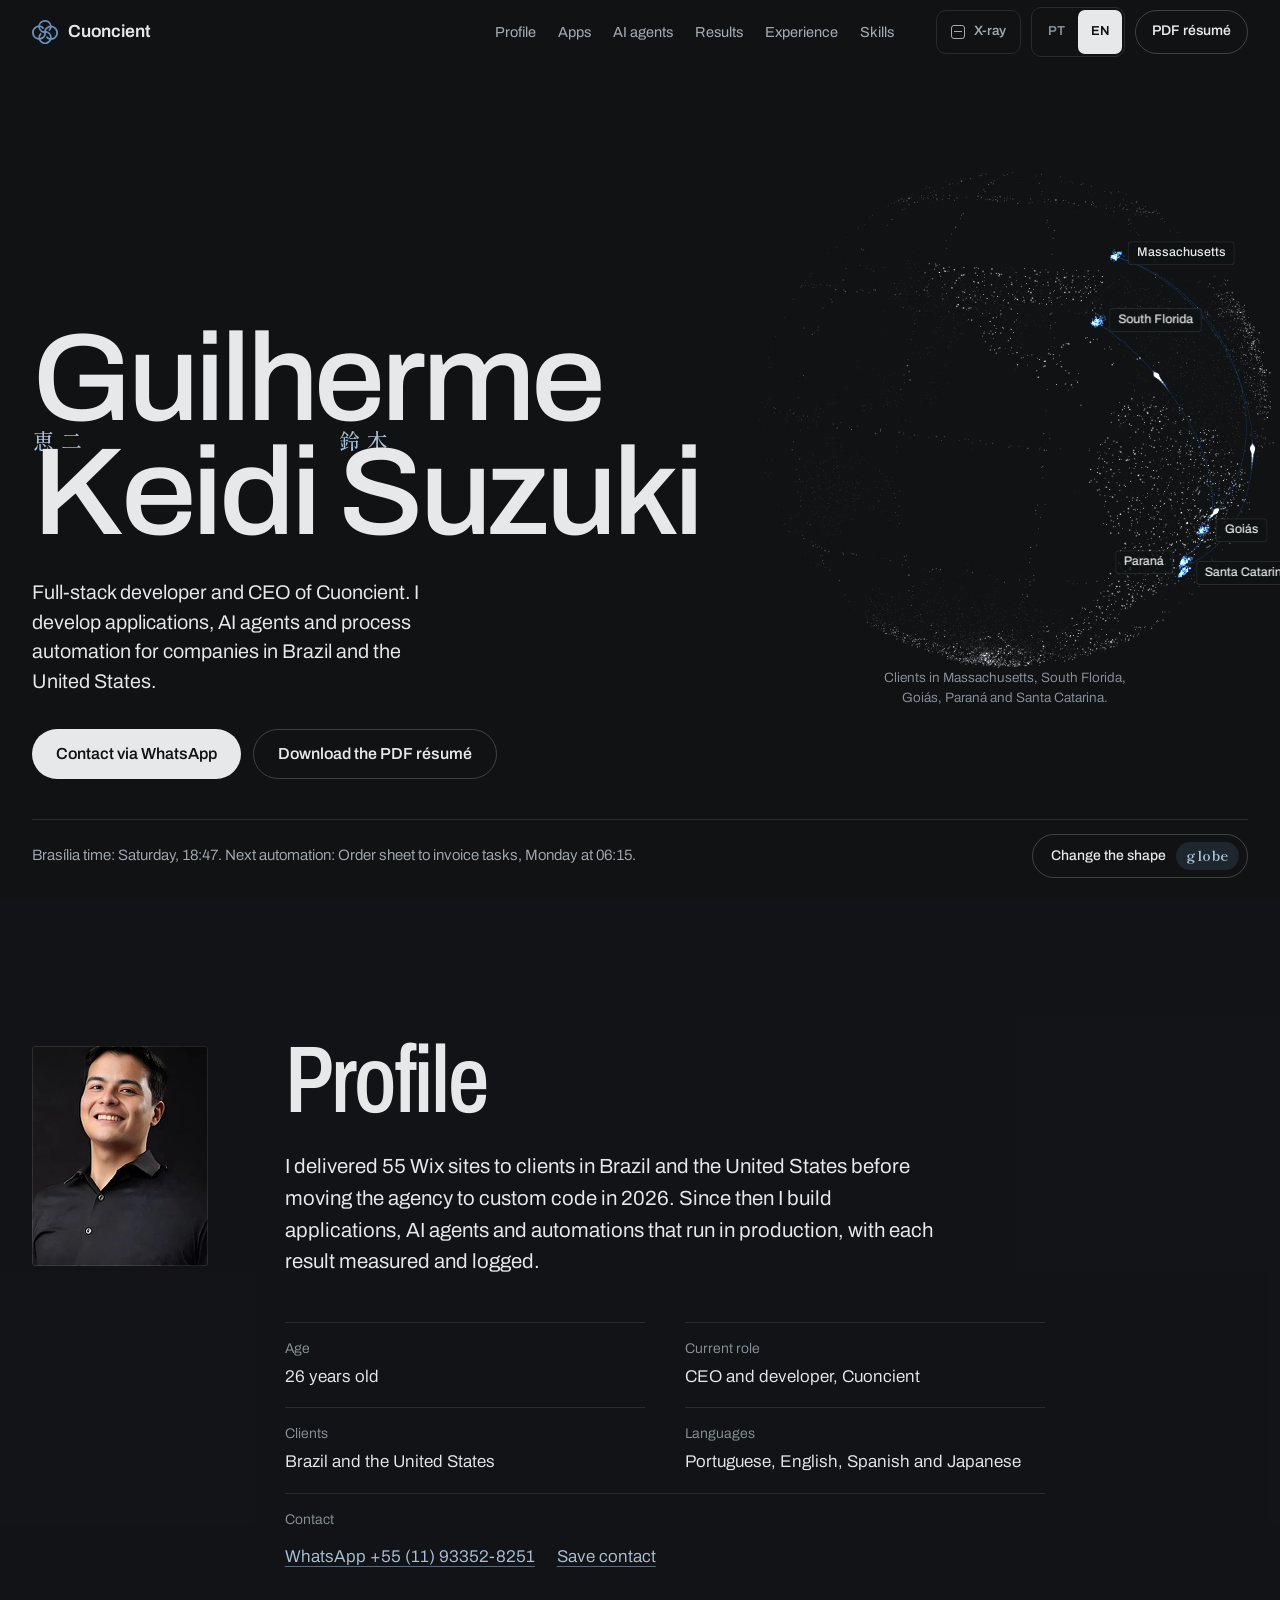
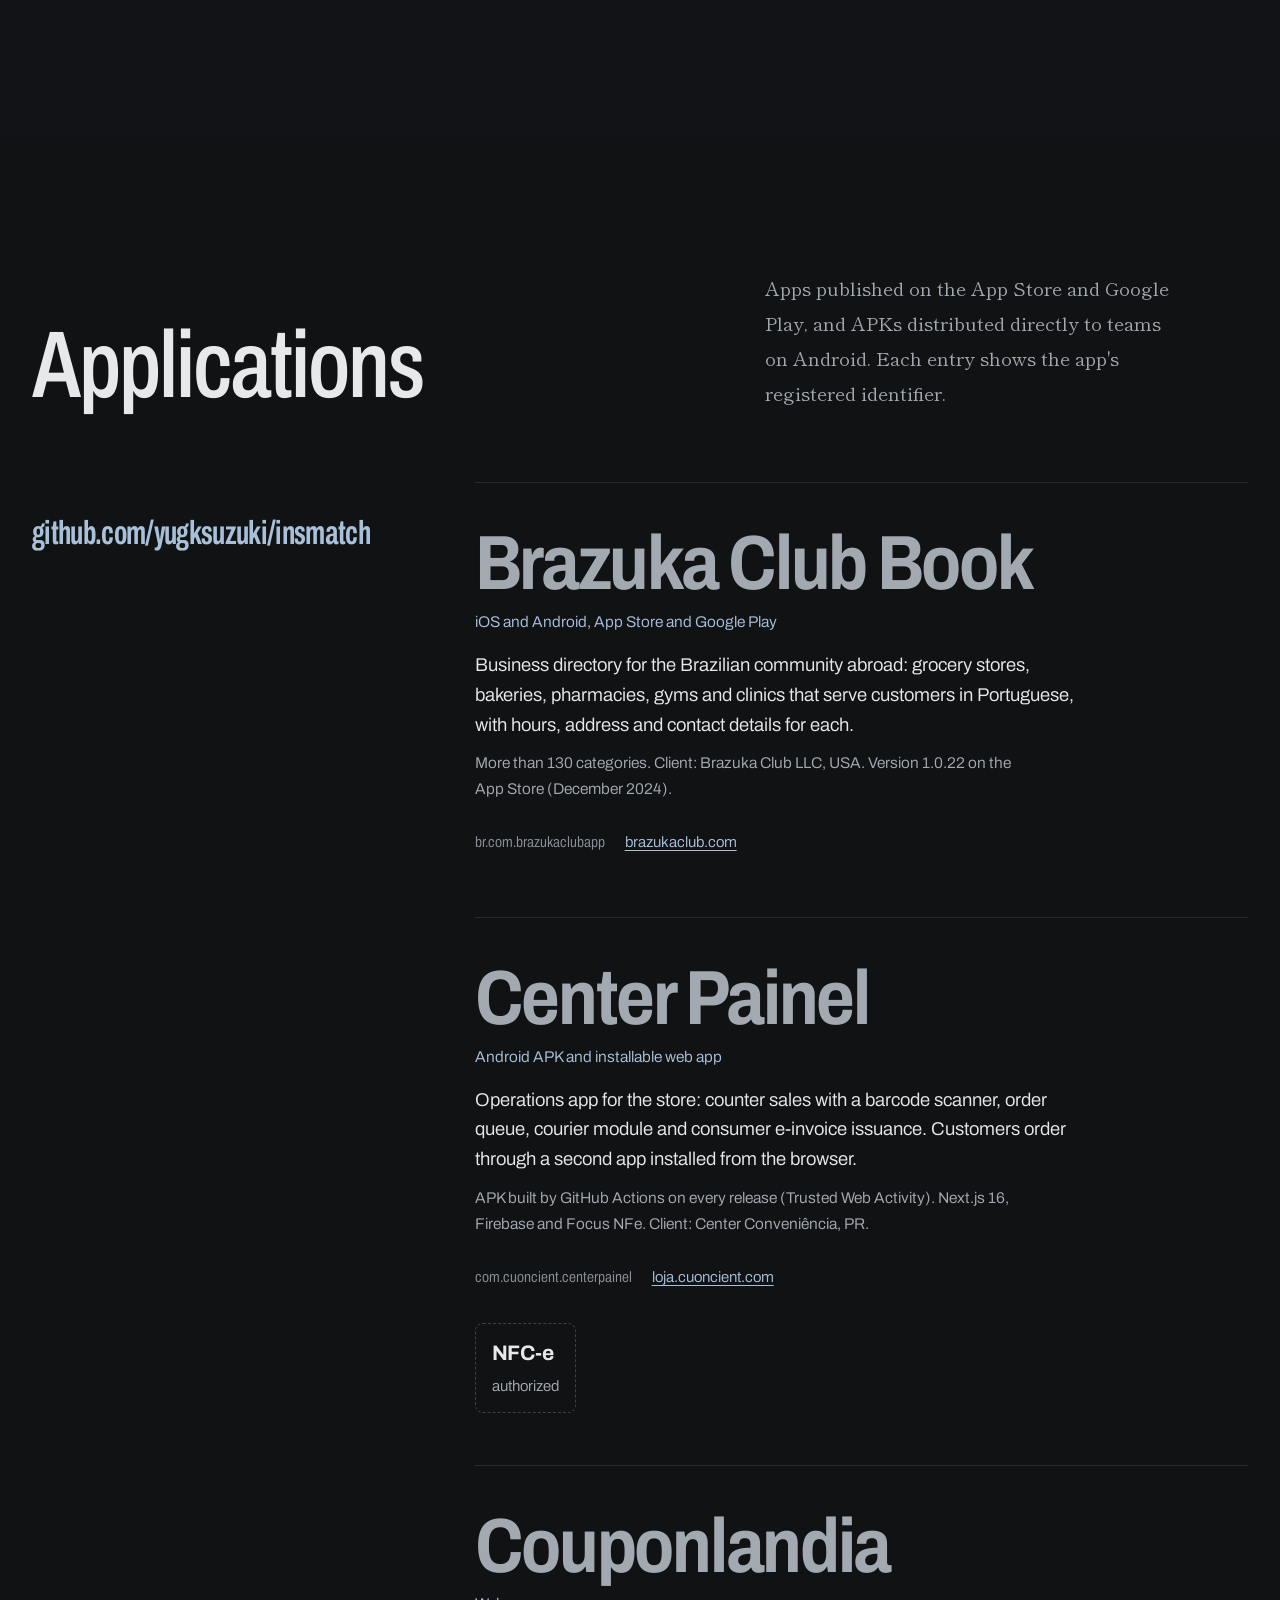
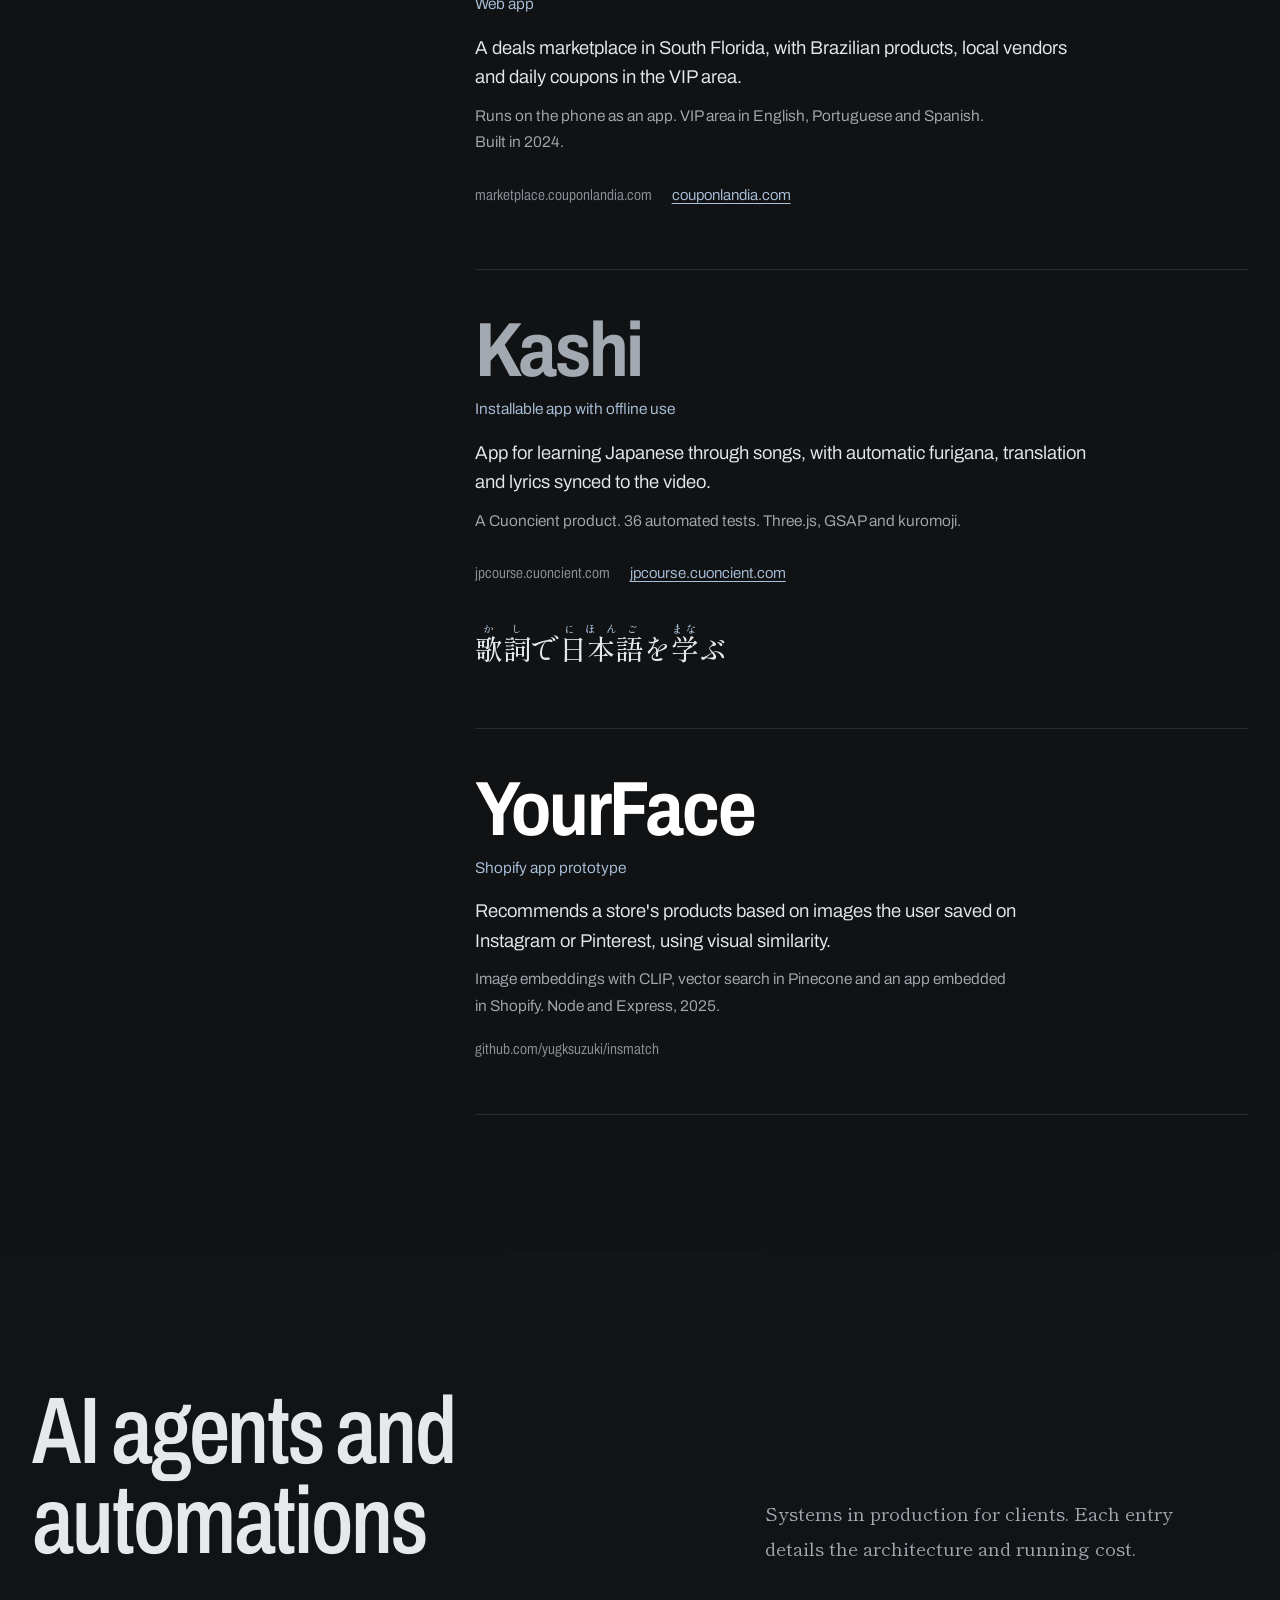
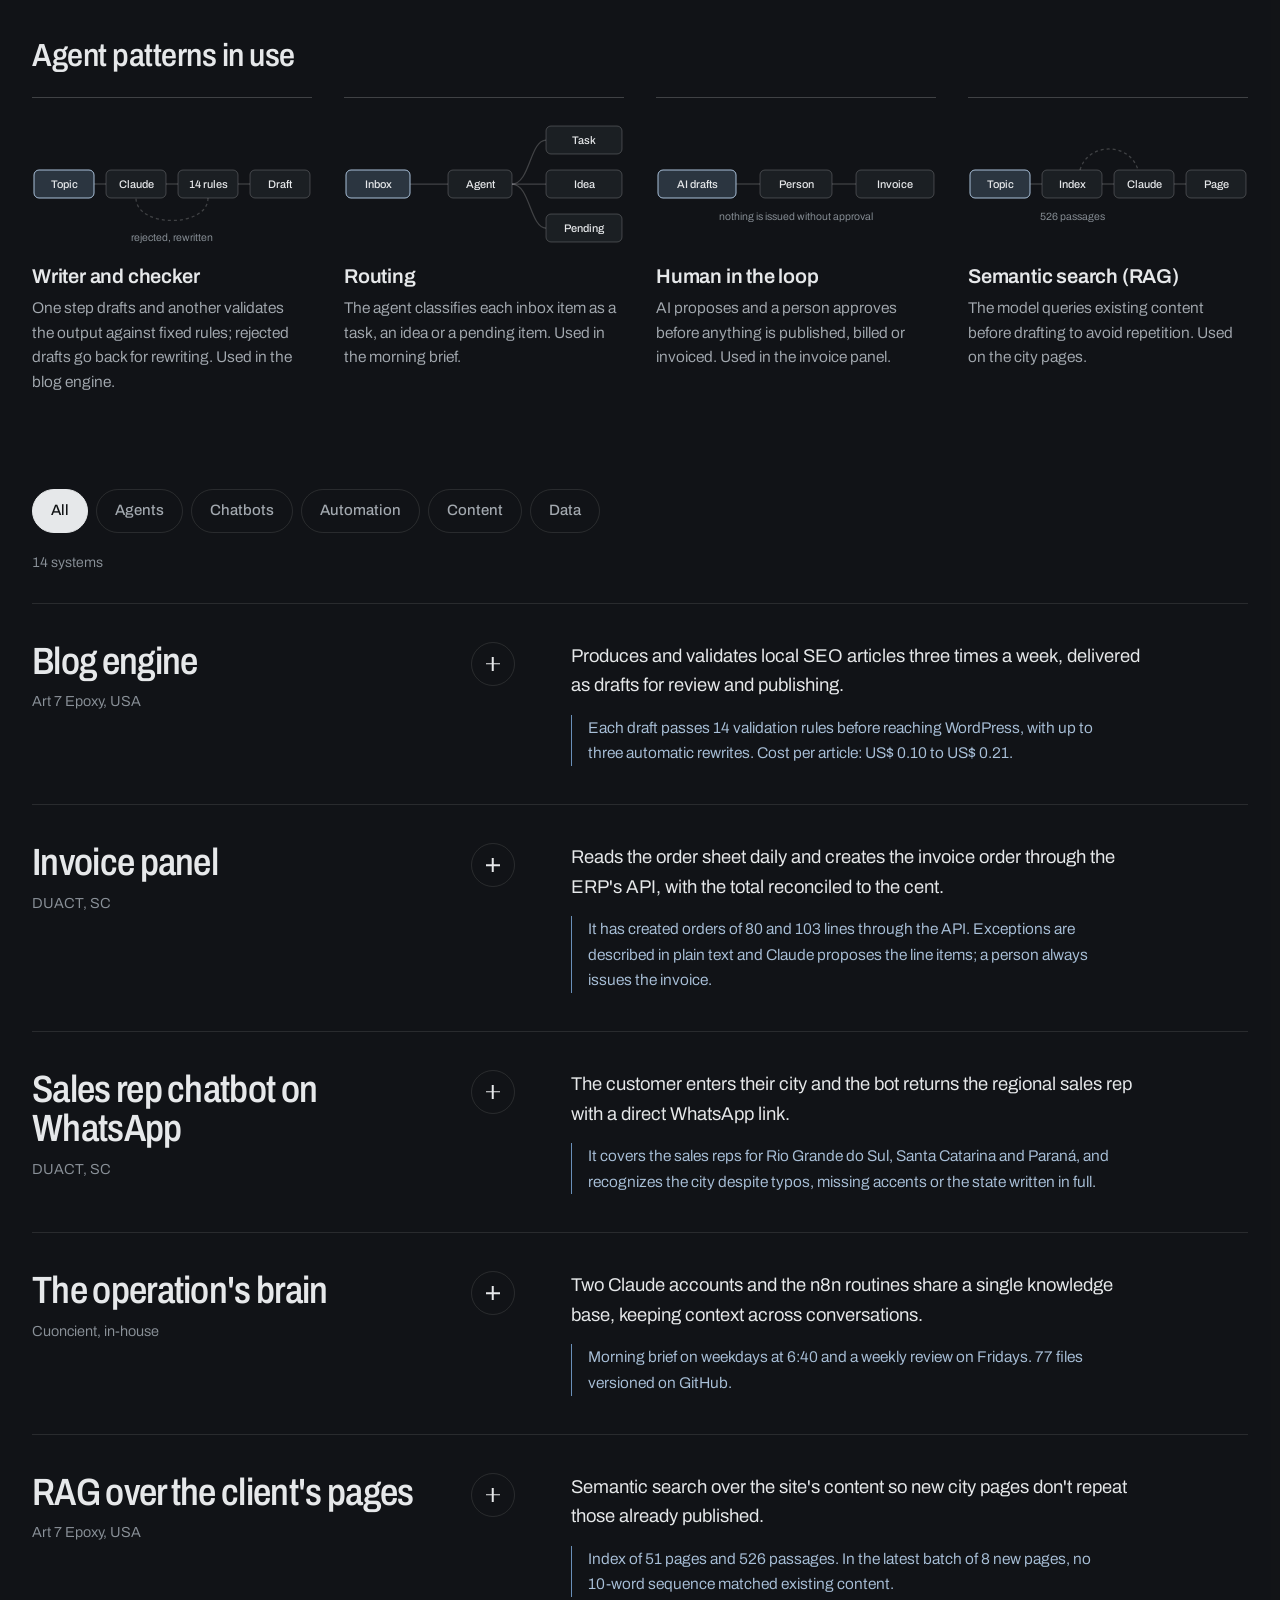
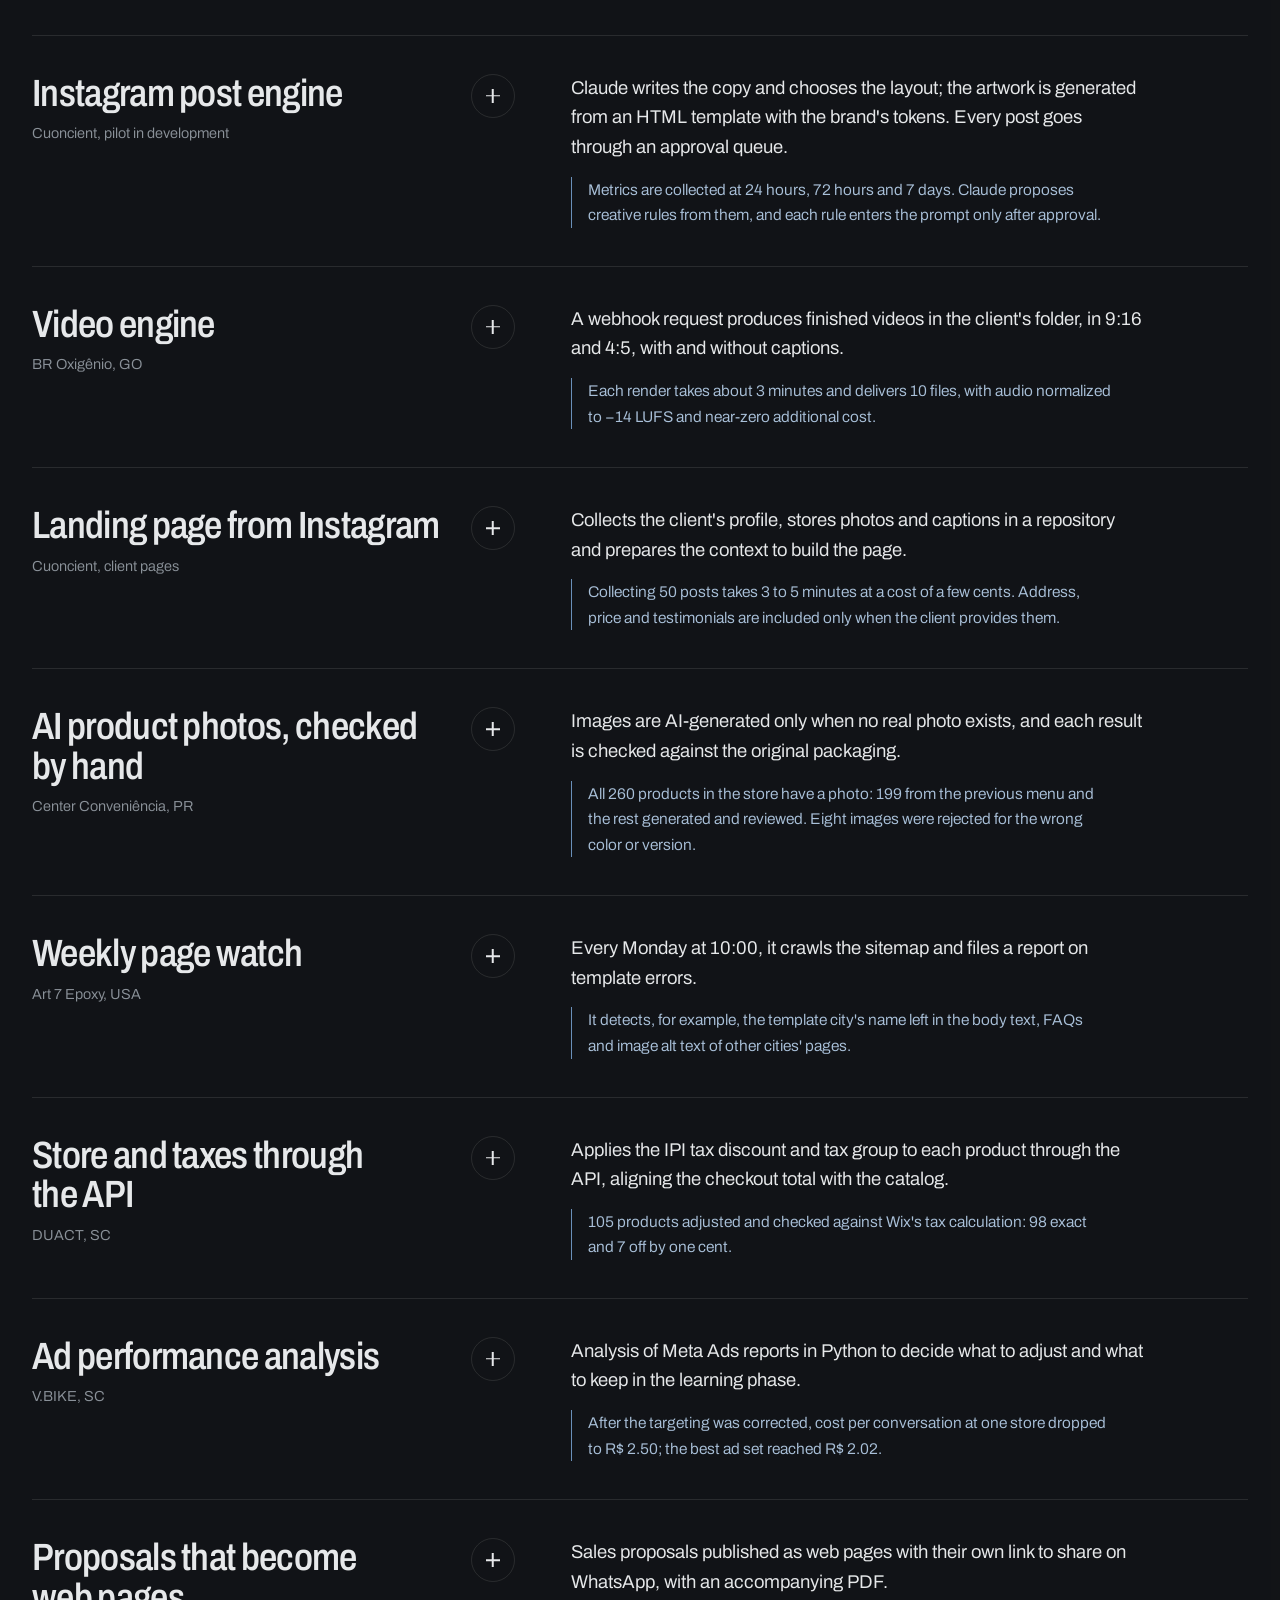
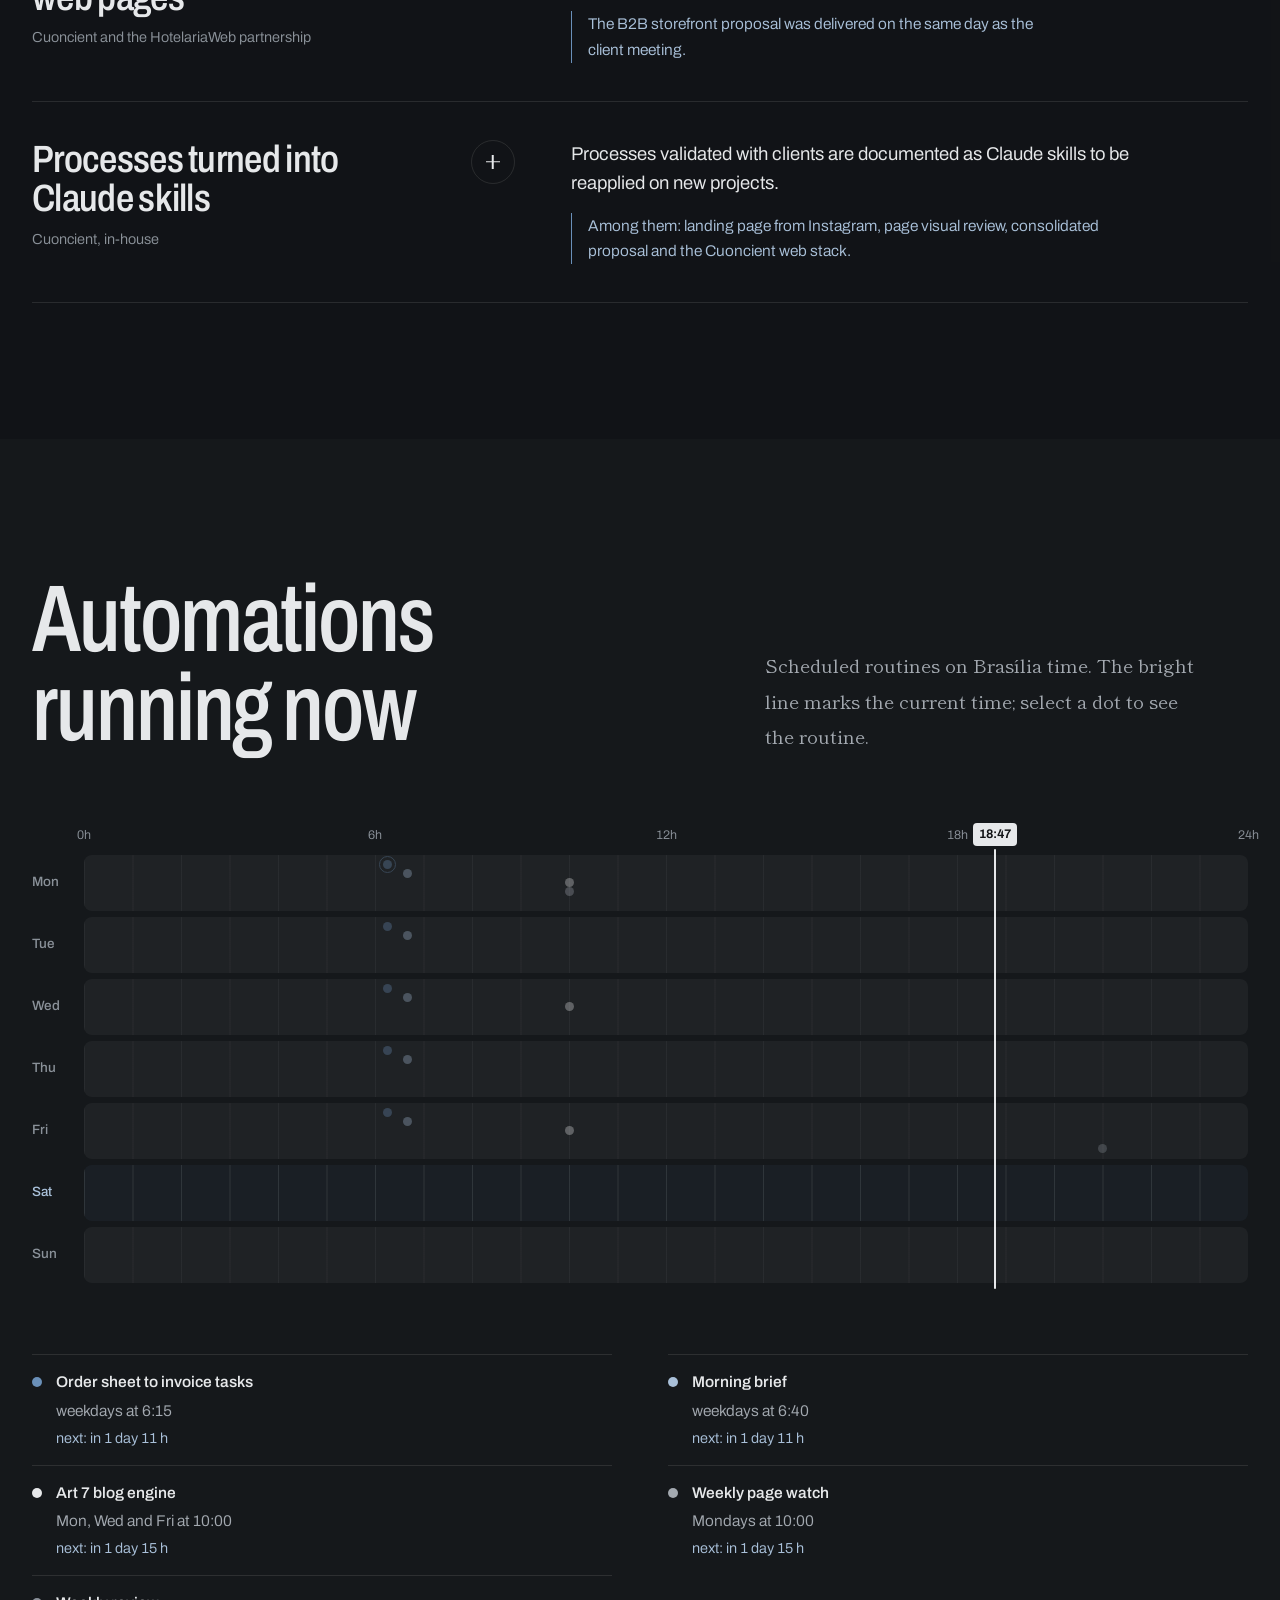
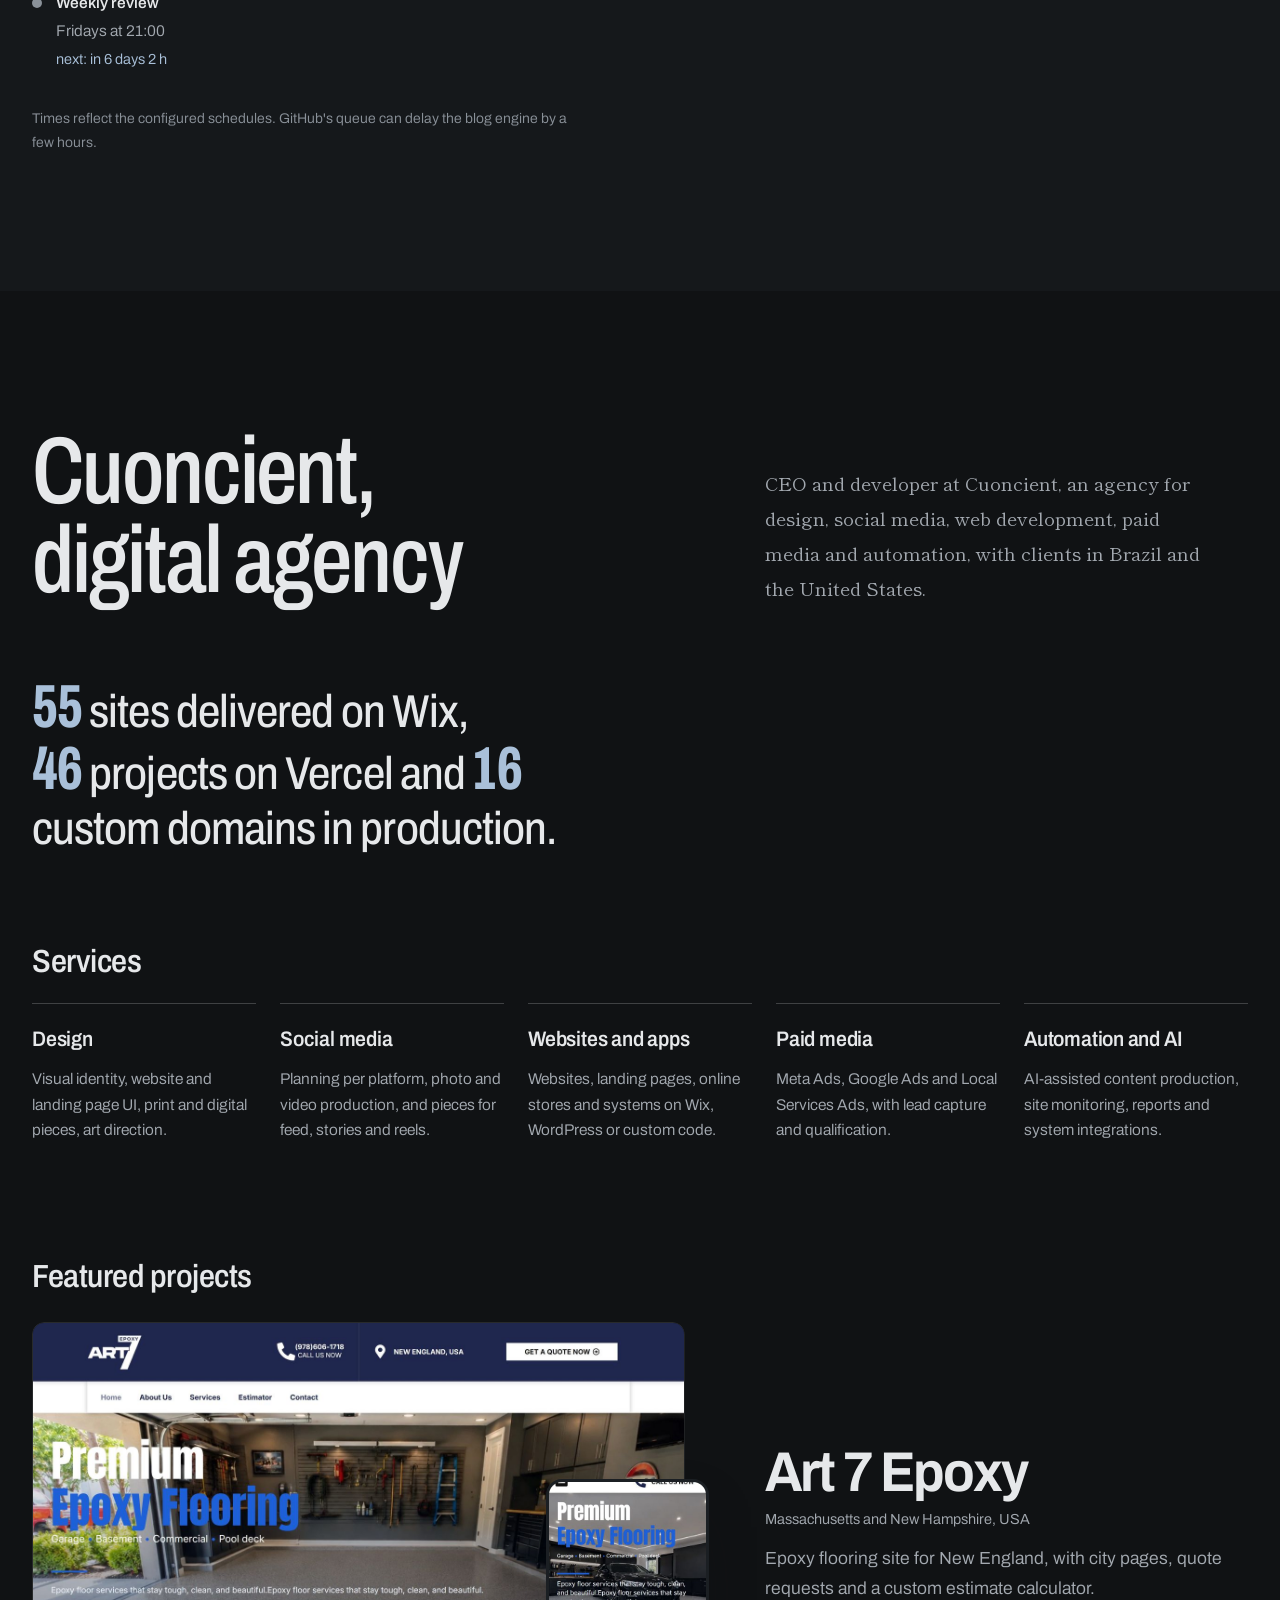
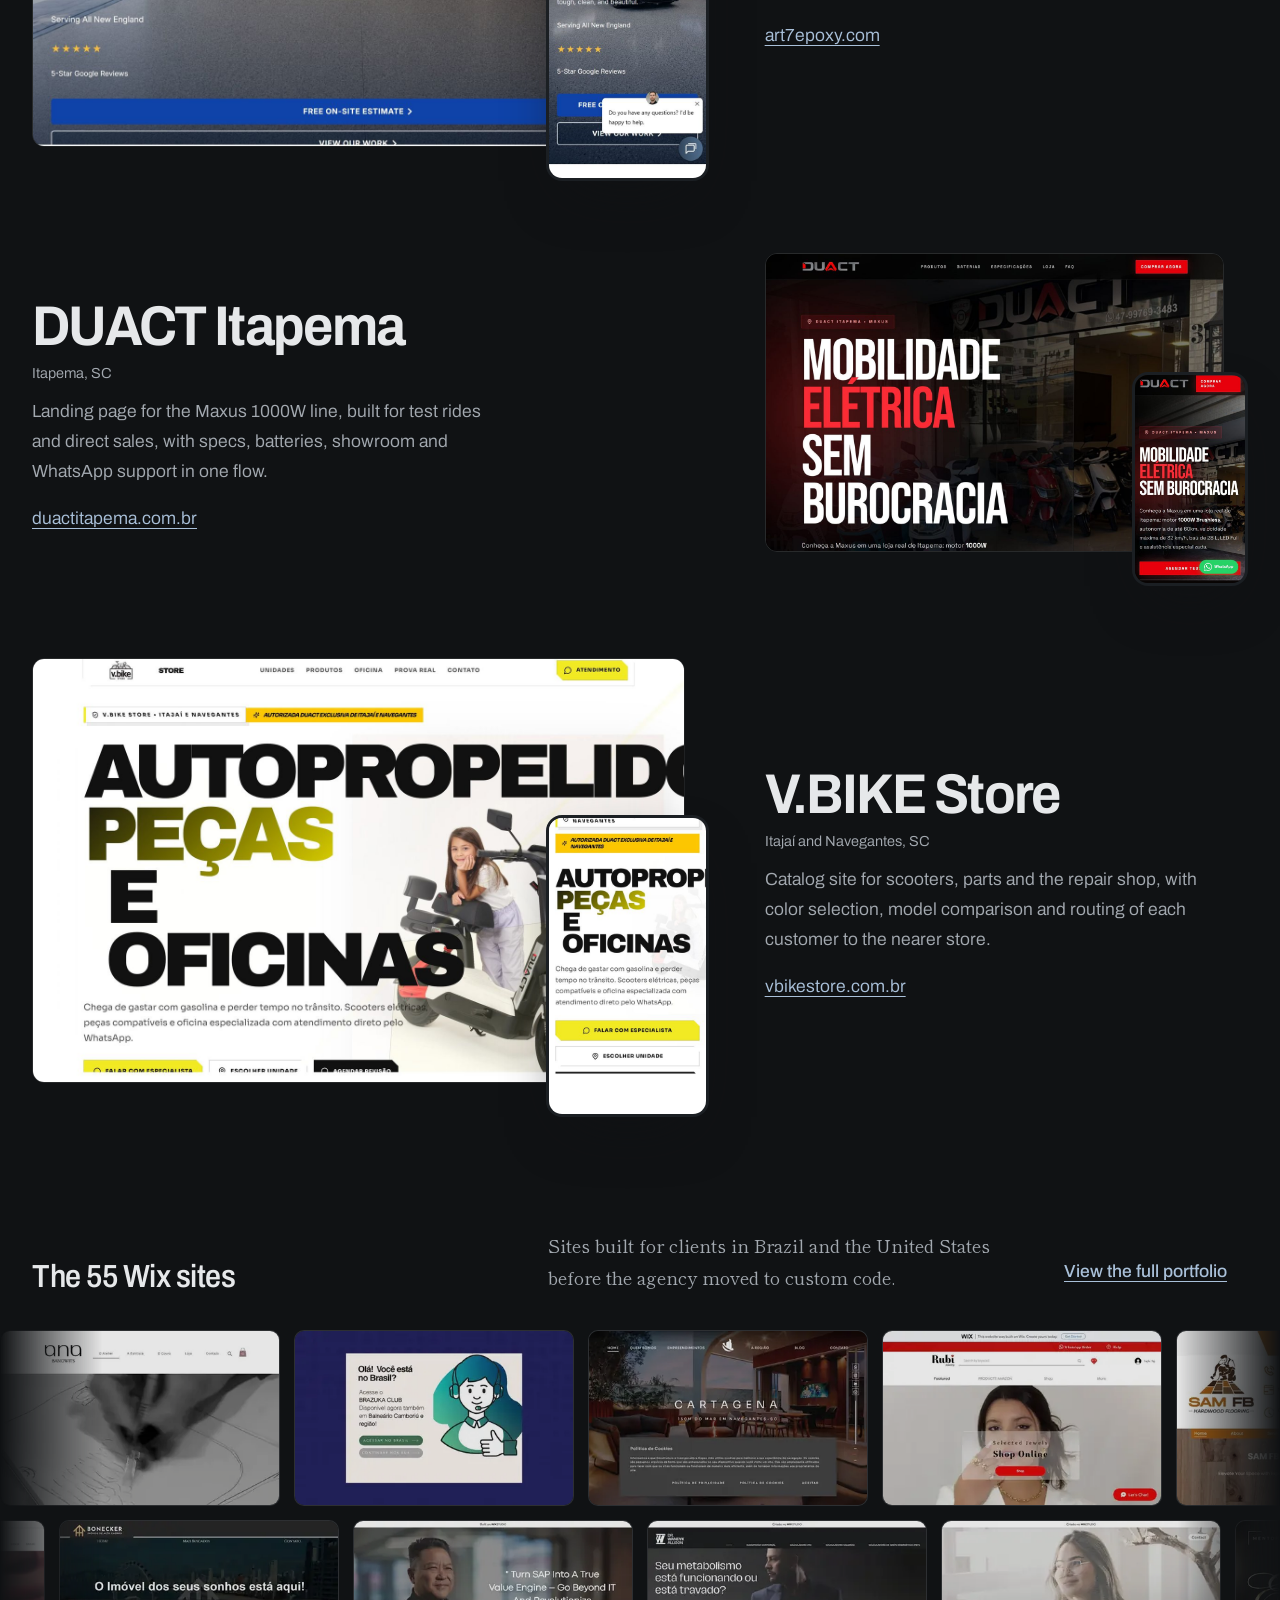
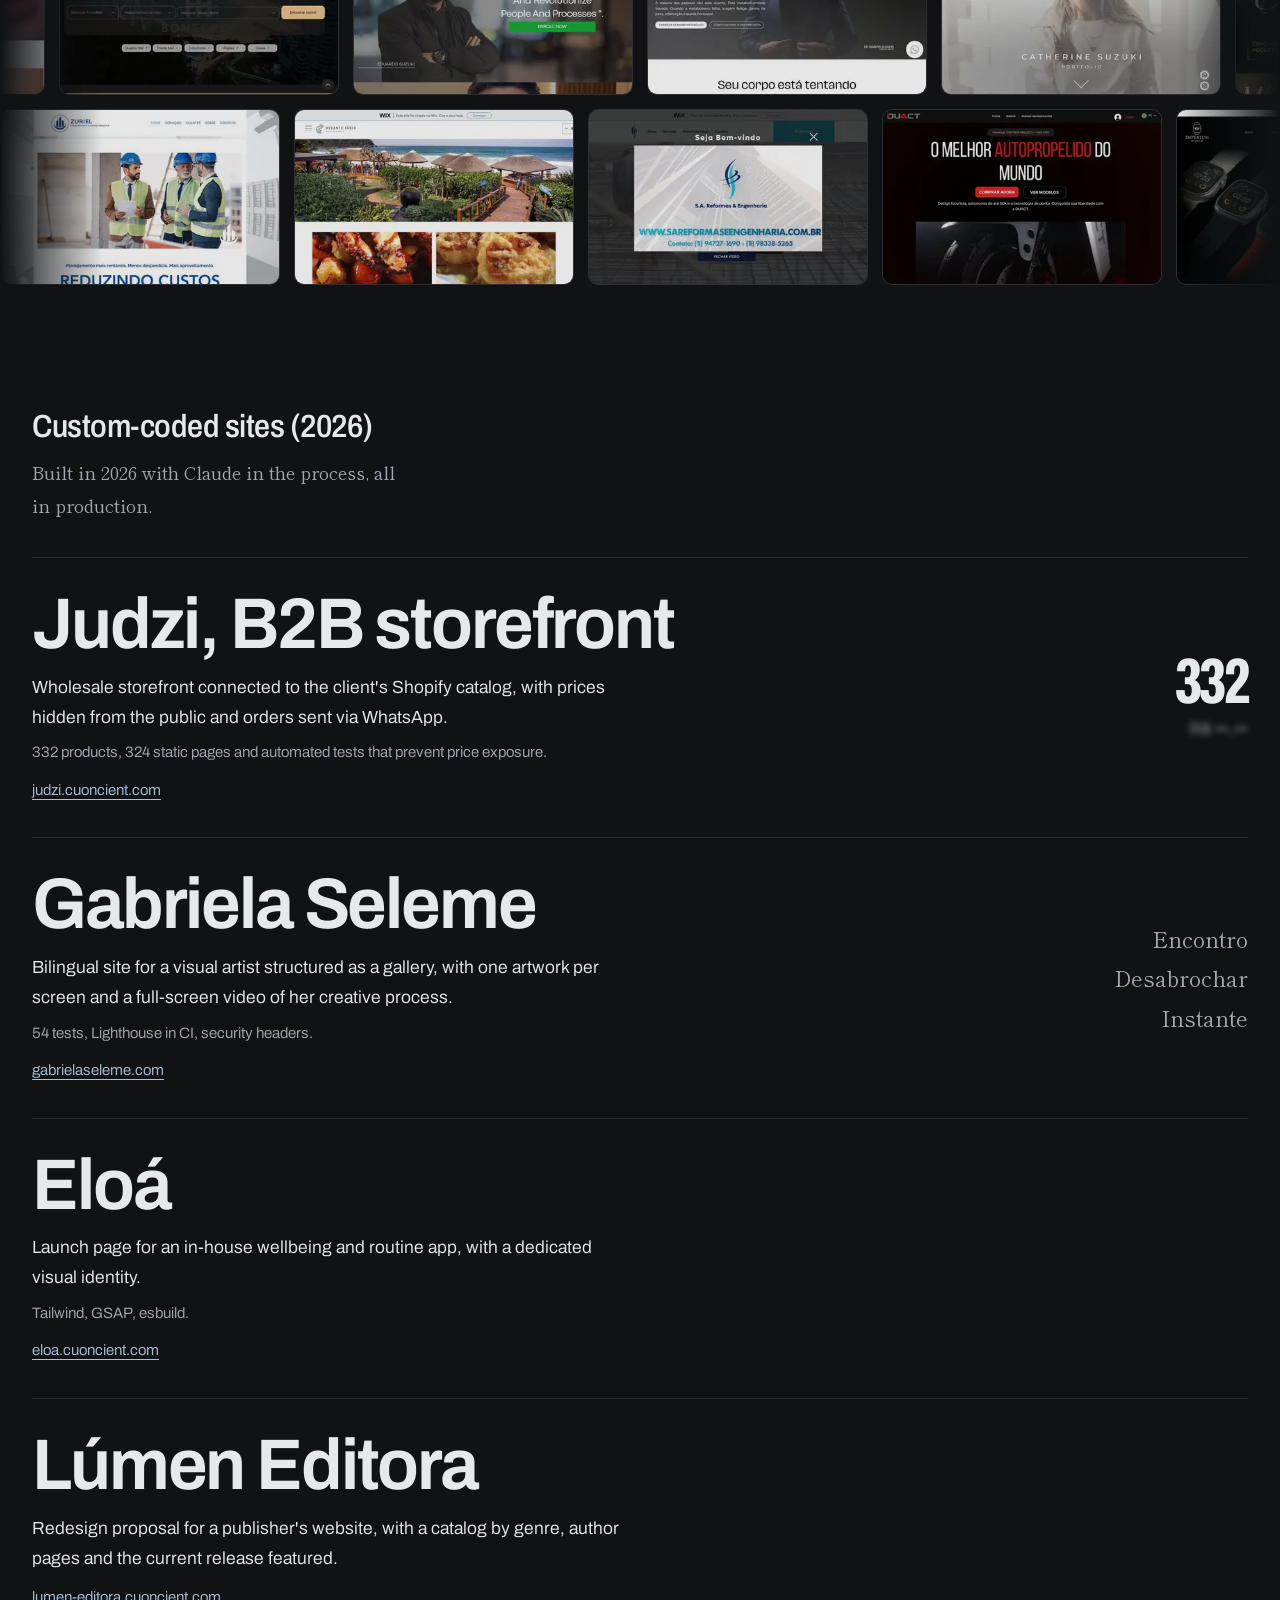
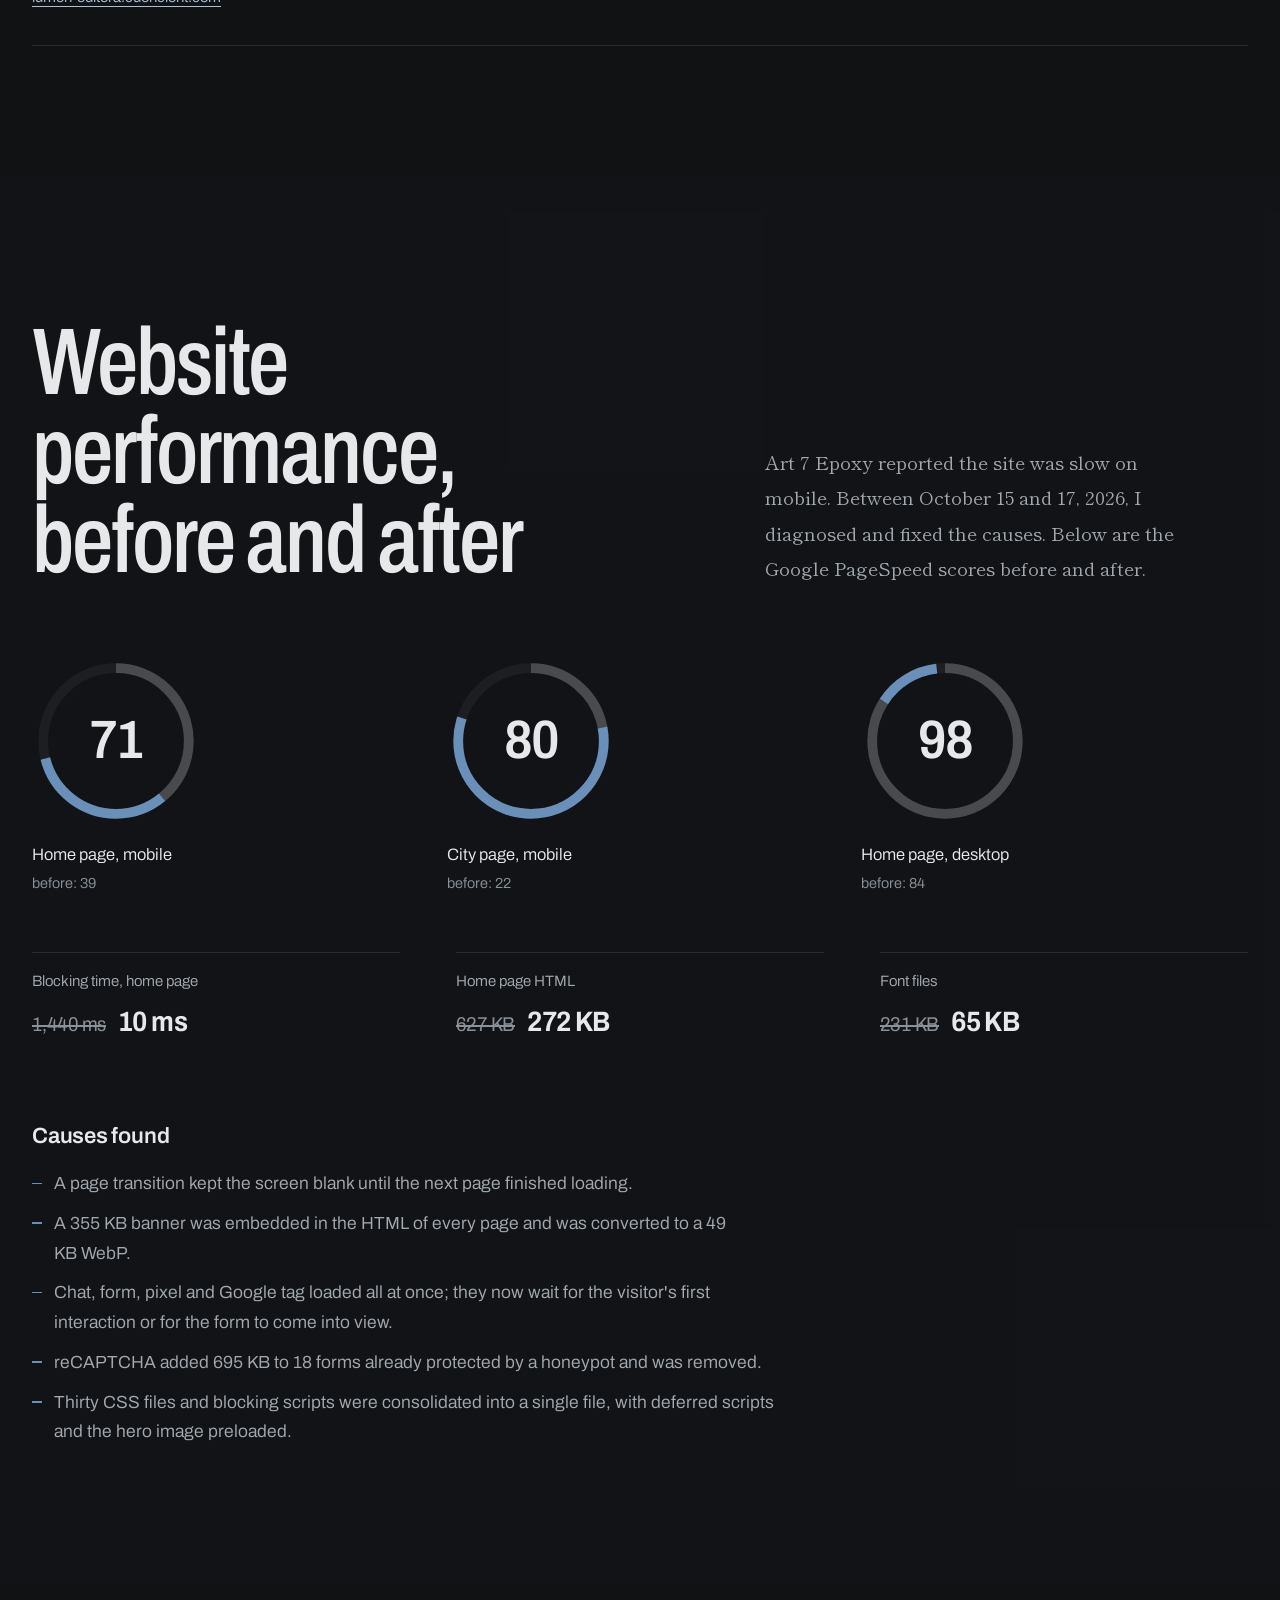
==== commit 05304db1: "/gui: foto nova no Perfil, no PDF e no vCard; a foto antiga sai do site Co-Authored-By: Claude Opus " ====
--- a/gui/index.html
+++ b/gui/index.html
@@ -16,7 +16,7 @@
 <meta property="og:url" content="https://suzuki.cuoncient.com/">
 <meta property="og:title" content="Currículo de Guilherme Keidi Suzuki">
 <meta property="og:description" content="Desenvolvedor fullstack e CEO da Cuoncient. Aplicativos, agentes de IA e automação de processos, com resultados documentados.">
-<meta property="og:image" content="https://suzuki.cuoncient.com/gui/og.png?v=202610270853">
+<meta property="og:image" content="https://suzuki.cuoncient.com/gui/og.png?v=202610270913">
 <meta property="og:image:width" content="1200">
 <meta property="og:image:height" content="630">
 <meta property="og:image:alt" content="Guilherme Keidi Suzuki, 鈴木 恵二, currículo">
@@ -25,12 +25,12 @@
 <meta name="twitter:card" content="summary_large_image">
 <meta name="twitter:title" content="Currículo de Guilherme Keidi Suzuki">
 <meta name="twitter:description" content="Desenvolvedor fullstack e CEO da Cuoncient. Aplicativos, agentes de IA e automação de processos, com resultados documentados.">
-<meta name="twitter:image" content="https://suzuki.cuoncient.com/gui/og.png?v=202610270853">
+<meta name="twitter:image" content="https://suzuki.cuoncient.com/gui/og.png?v=202610270913">
 <link rel="icon" href="/assets/brand/favicon.svg" type="image/svg+xml">
 <link rel="preconnect" href="https://fonts.googleapis.com">
 <link rel="preconnect" href="https://fonts.gstatic.com" crossorigin>
 <link href="https://fonts.googleapis.com/css2?family=Archivo:wdth,wght@62..125,100..900&family=Shippori+Mincho:wght@400;500;700&display=swap" rel="stylesheet">
-<link rel="stylesheet" href="/gui/gui.css?v=202610270853">
+<link rel="stylesheet" href="/gui/gui.css?v=202610270913">
 <script>document.documentElement.classList.replace('no-js','js');</script>
 <script type="application/ld+json">
 {
@@ -135,7 +135,7 @@
 <section class="sec sec--perfil" id="perfil" aria-labelledby="perfil-t">
   <div class="shell perfil">
     <figure class="perfil__foto">
-      <img src="/gui/foto/guilherme-retrato-320.webp" srcset="/gui/foto/guilherme-retrato-320.webp 320w, /gui/foto/guilherme-retrato.webp 640w" sizes="176px" width="320" height="400" loading="lazy" decoding="async" alt="Retrato em preto e branco de Guilherme Keidi Suzuki, de terno e camisa branca" data-en-alt="Black-and-white portrait of Guilherme Keidi Suzuki in a suit and white shirt">
+      <img src="/gui/foto/guilherme-retrato.webp" width="320" height="400" loading="lazy" decoding="async" alt="Retrato de Guilherme Keidi Suzuki sorrindo, de camisa preta" data-en-alt="Portrait of Guilherme Keidi Suzuki smiling, in a black shirt">
     </figure>
     <div class="perfil__txt">
       <h2 class="sec__t" id="perfil-t" data-en="Profile">Perfil</h2>
@@ -809,7 +809,7 @@
 <script src="/gui/vendor/Flip.min.js" defer></script>
 <script src="/gui/vendor/DrawSVGPlugin.min.js" defer></script>
 <script src="/gui/vendor/lenis.min.js" defer></script>
-<script src="/gui/gui.js?v=202610270853" defer></script>
-<script type="module" src="/gui/hero3d.js?v=202610270853"></script>
+<script src="/gui/gui.js?v=202610270913" defer></script>
+<script type="module" src="/gui/hero3d.js?v=202610270913"></script>
 </body>
 </html>
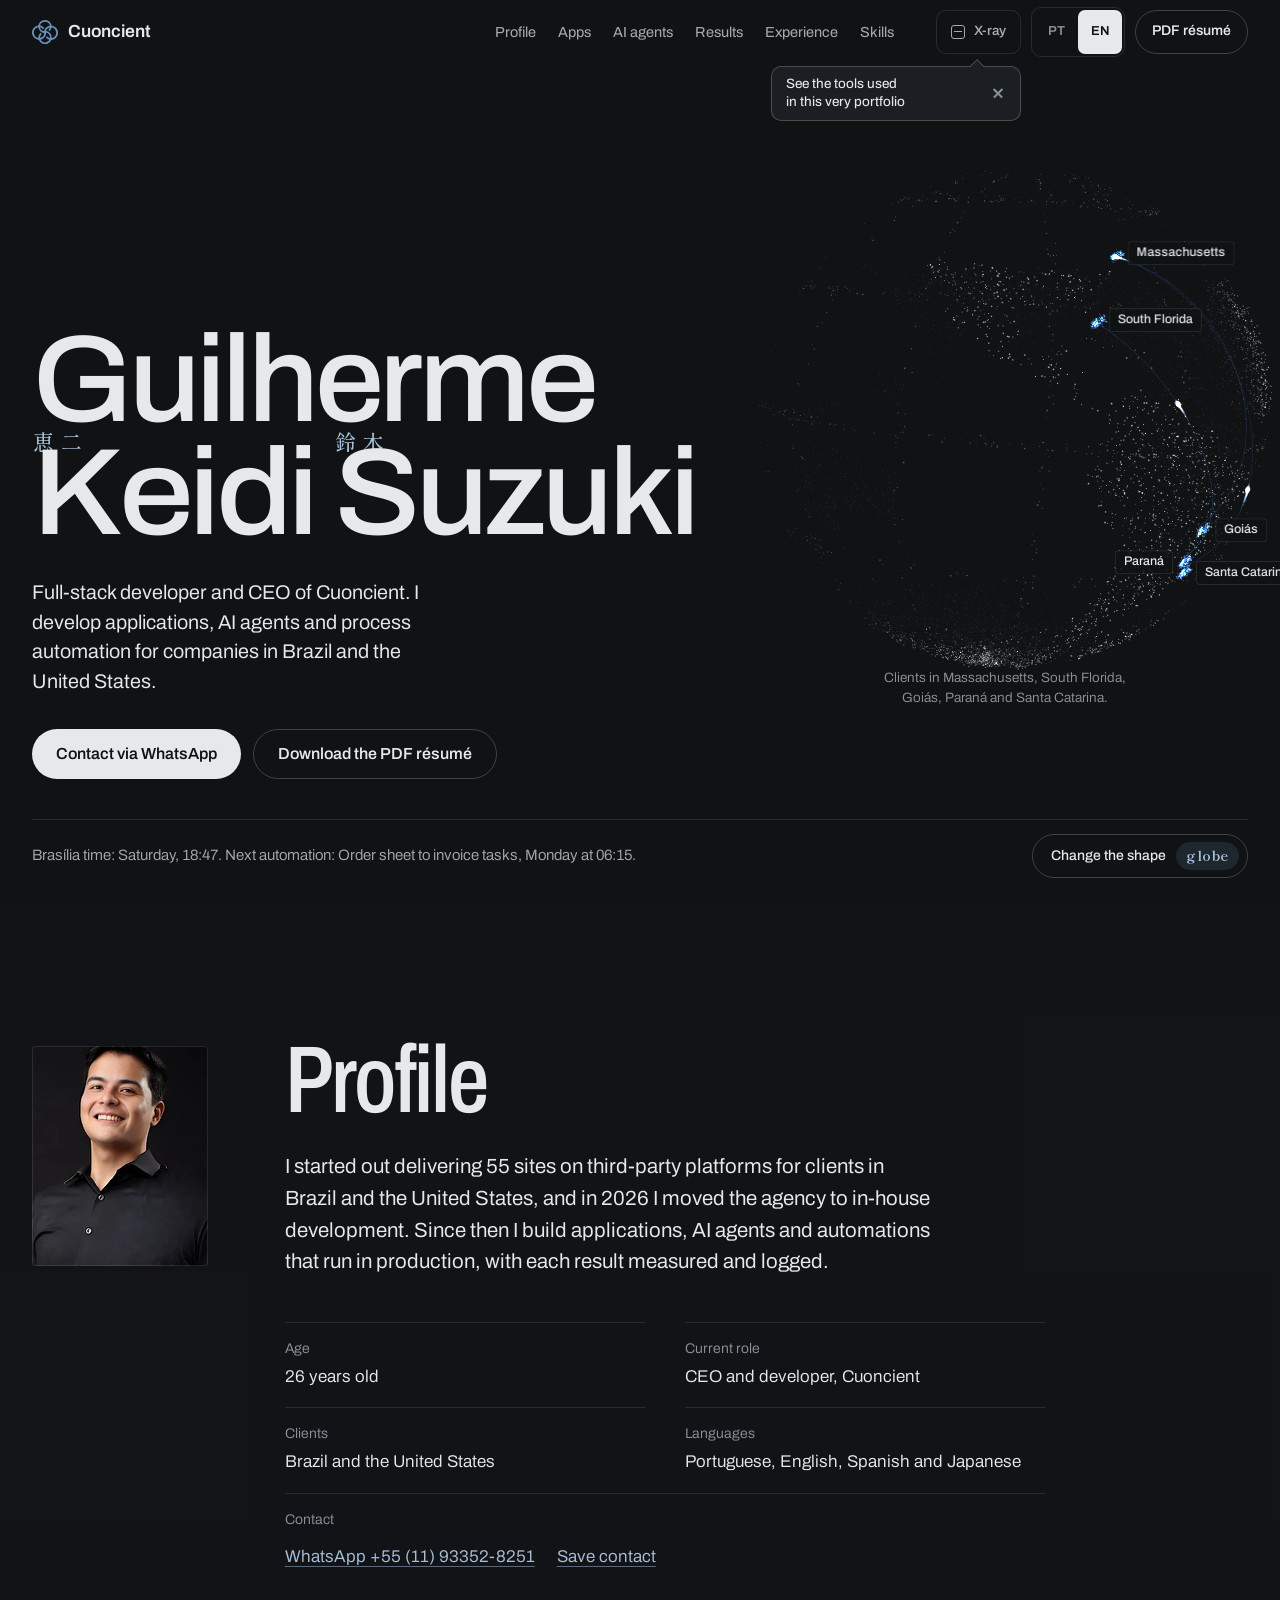
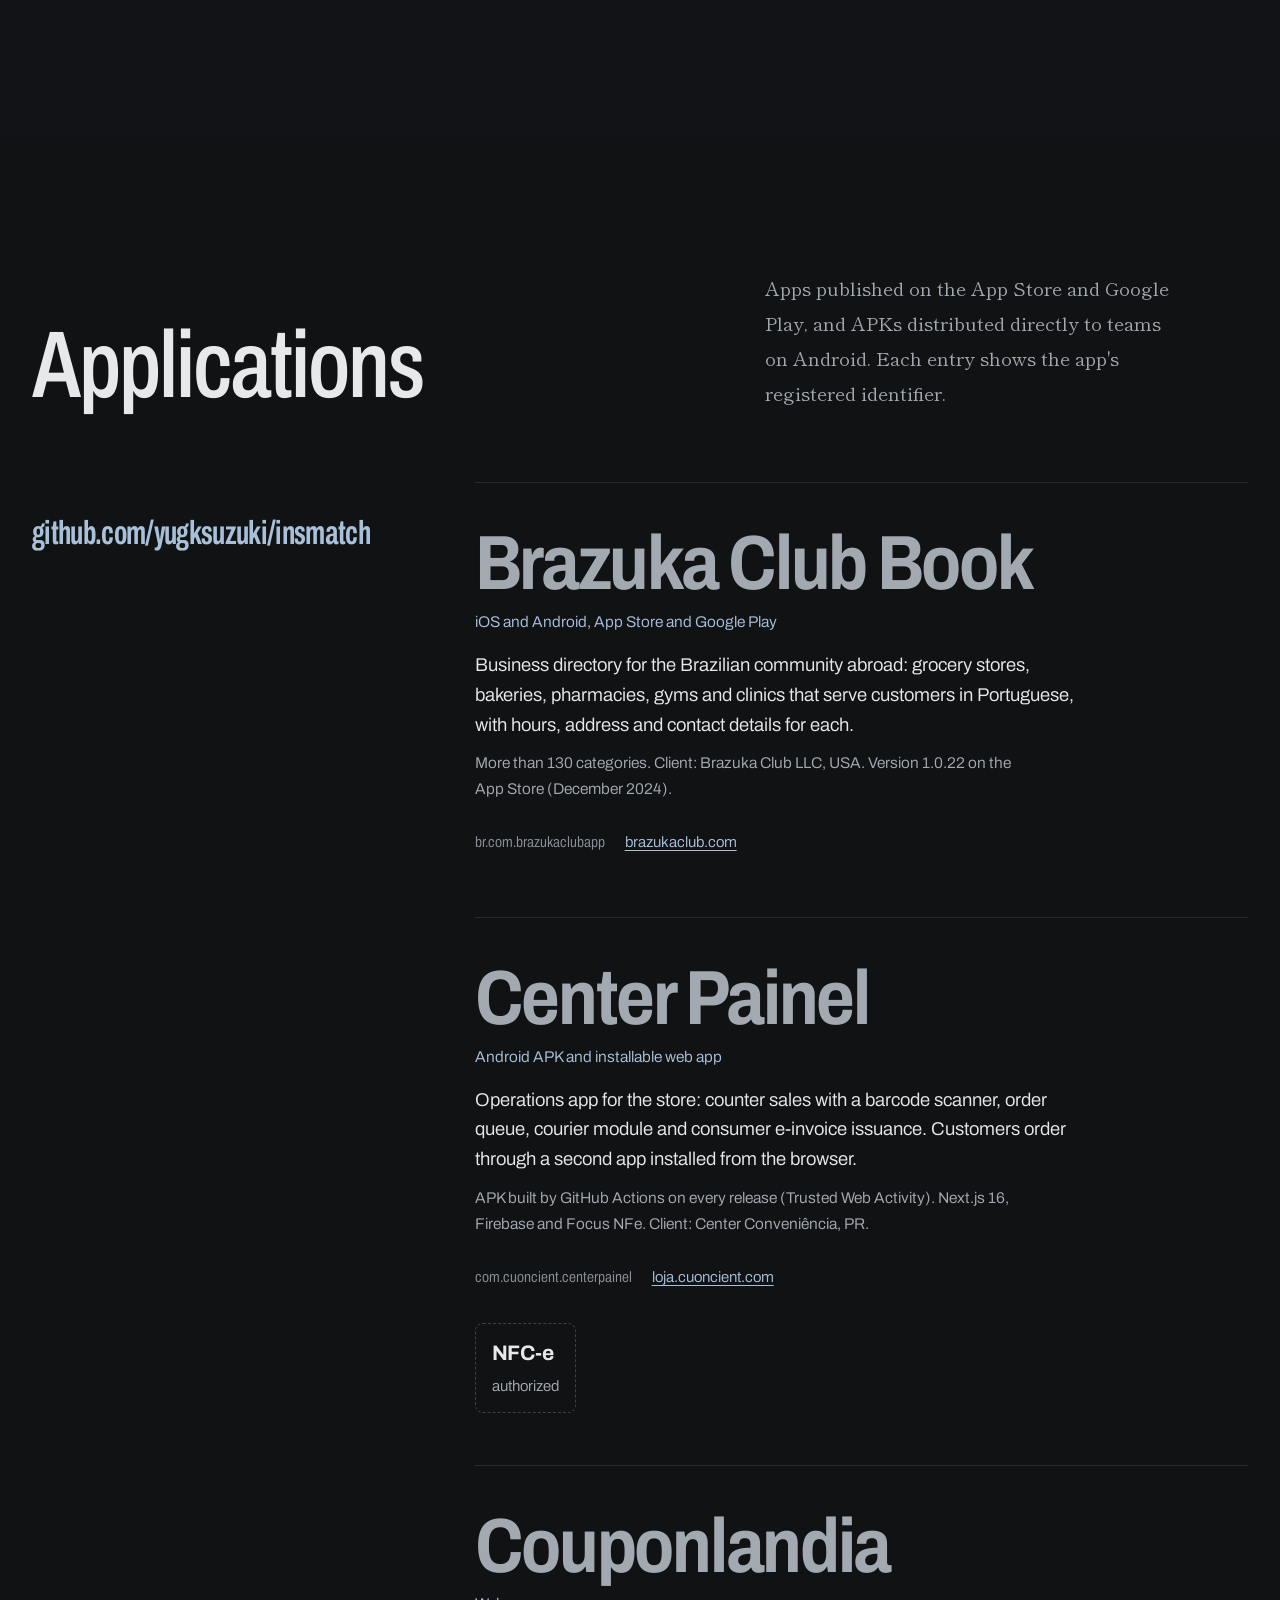
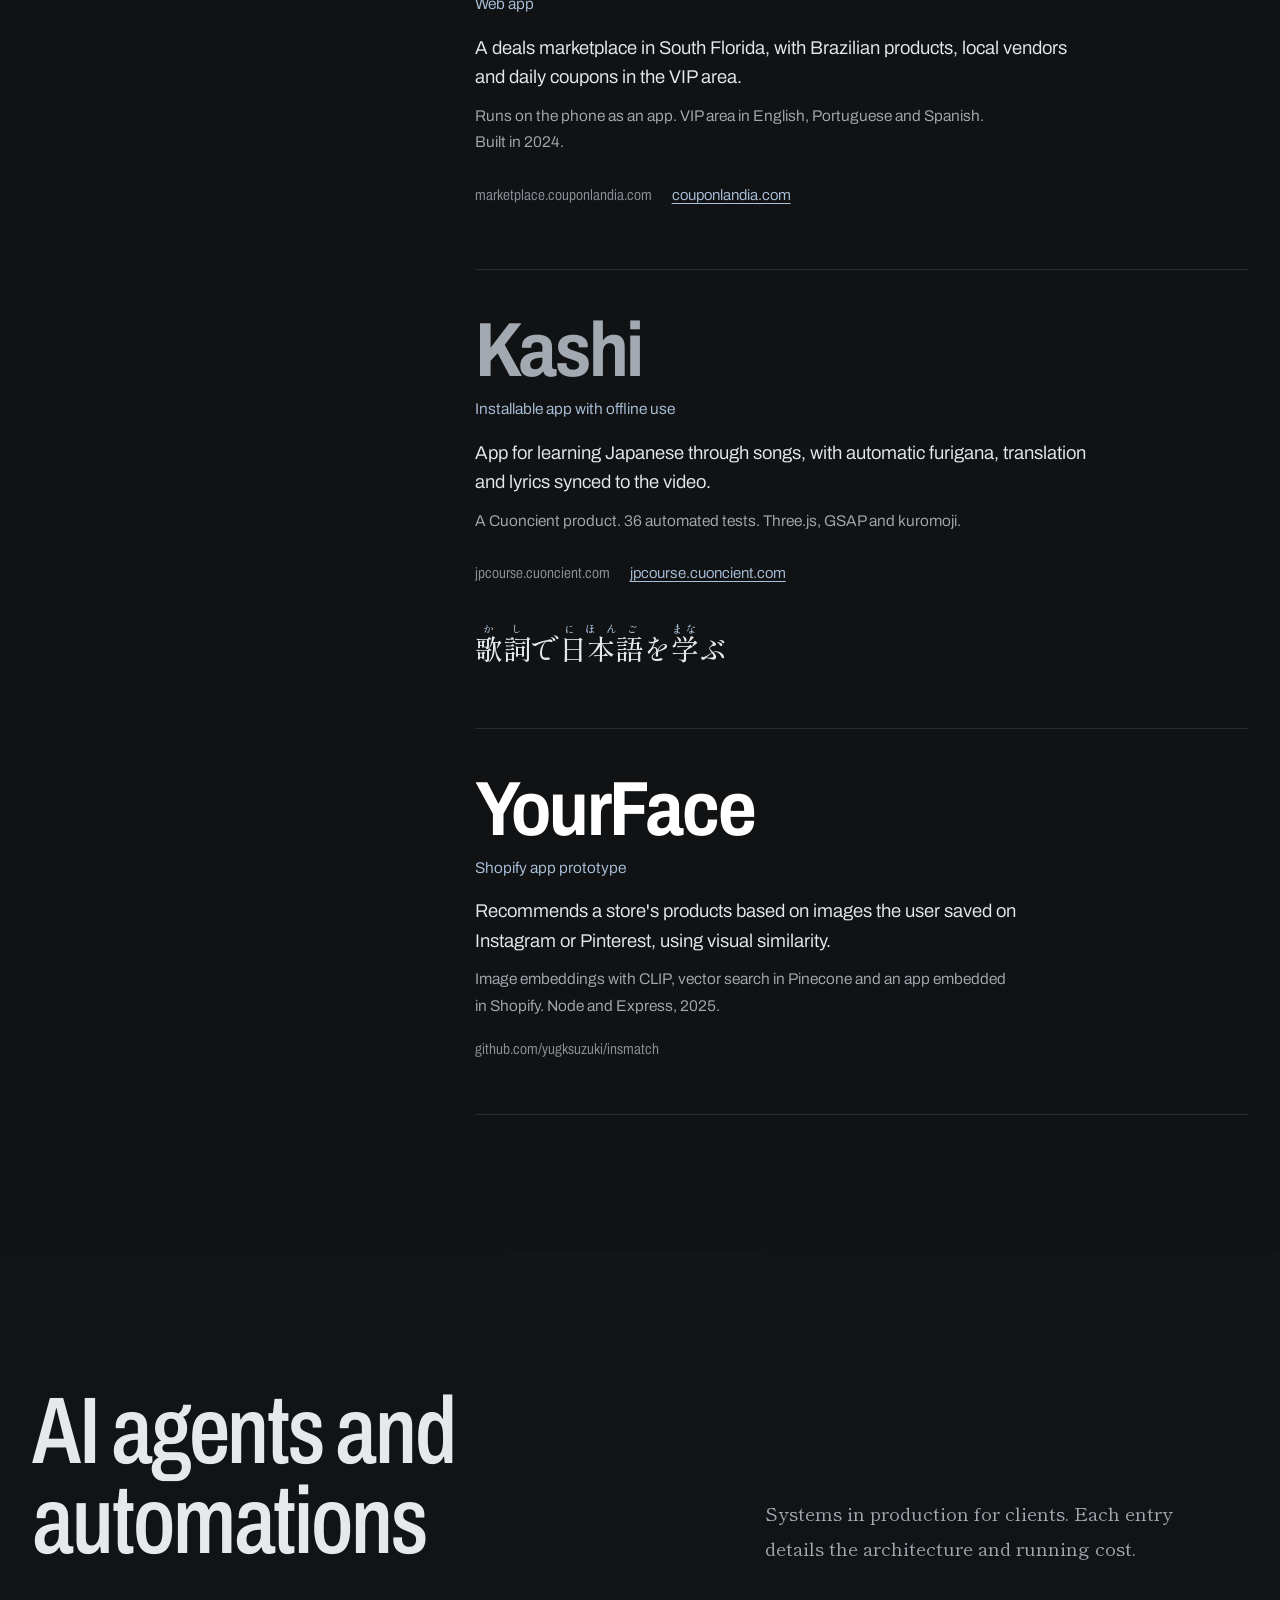
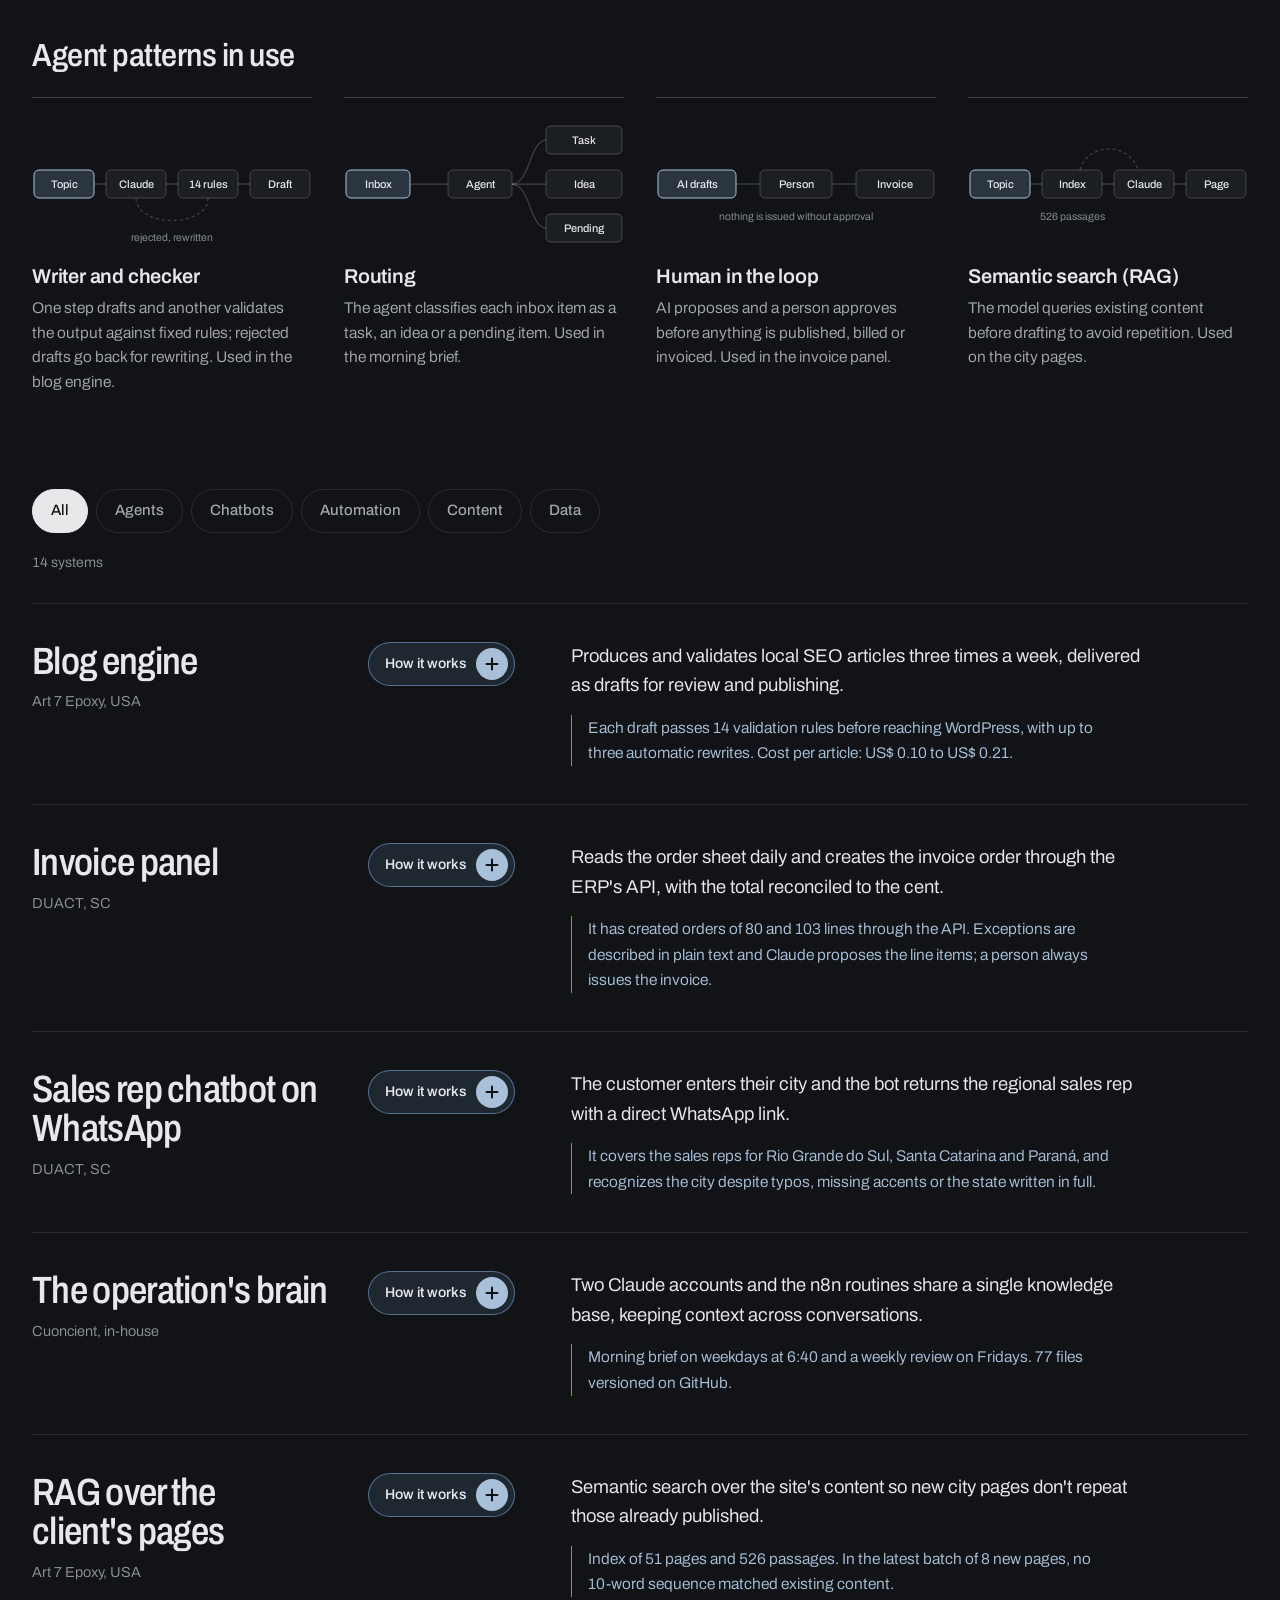
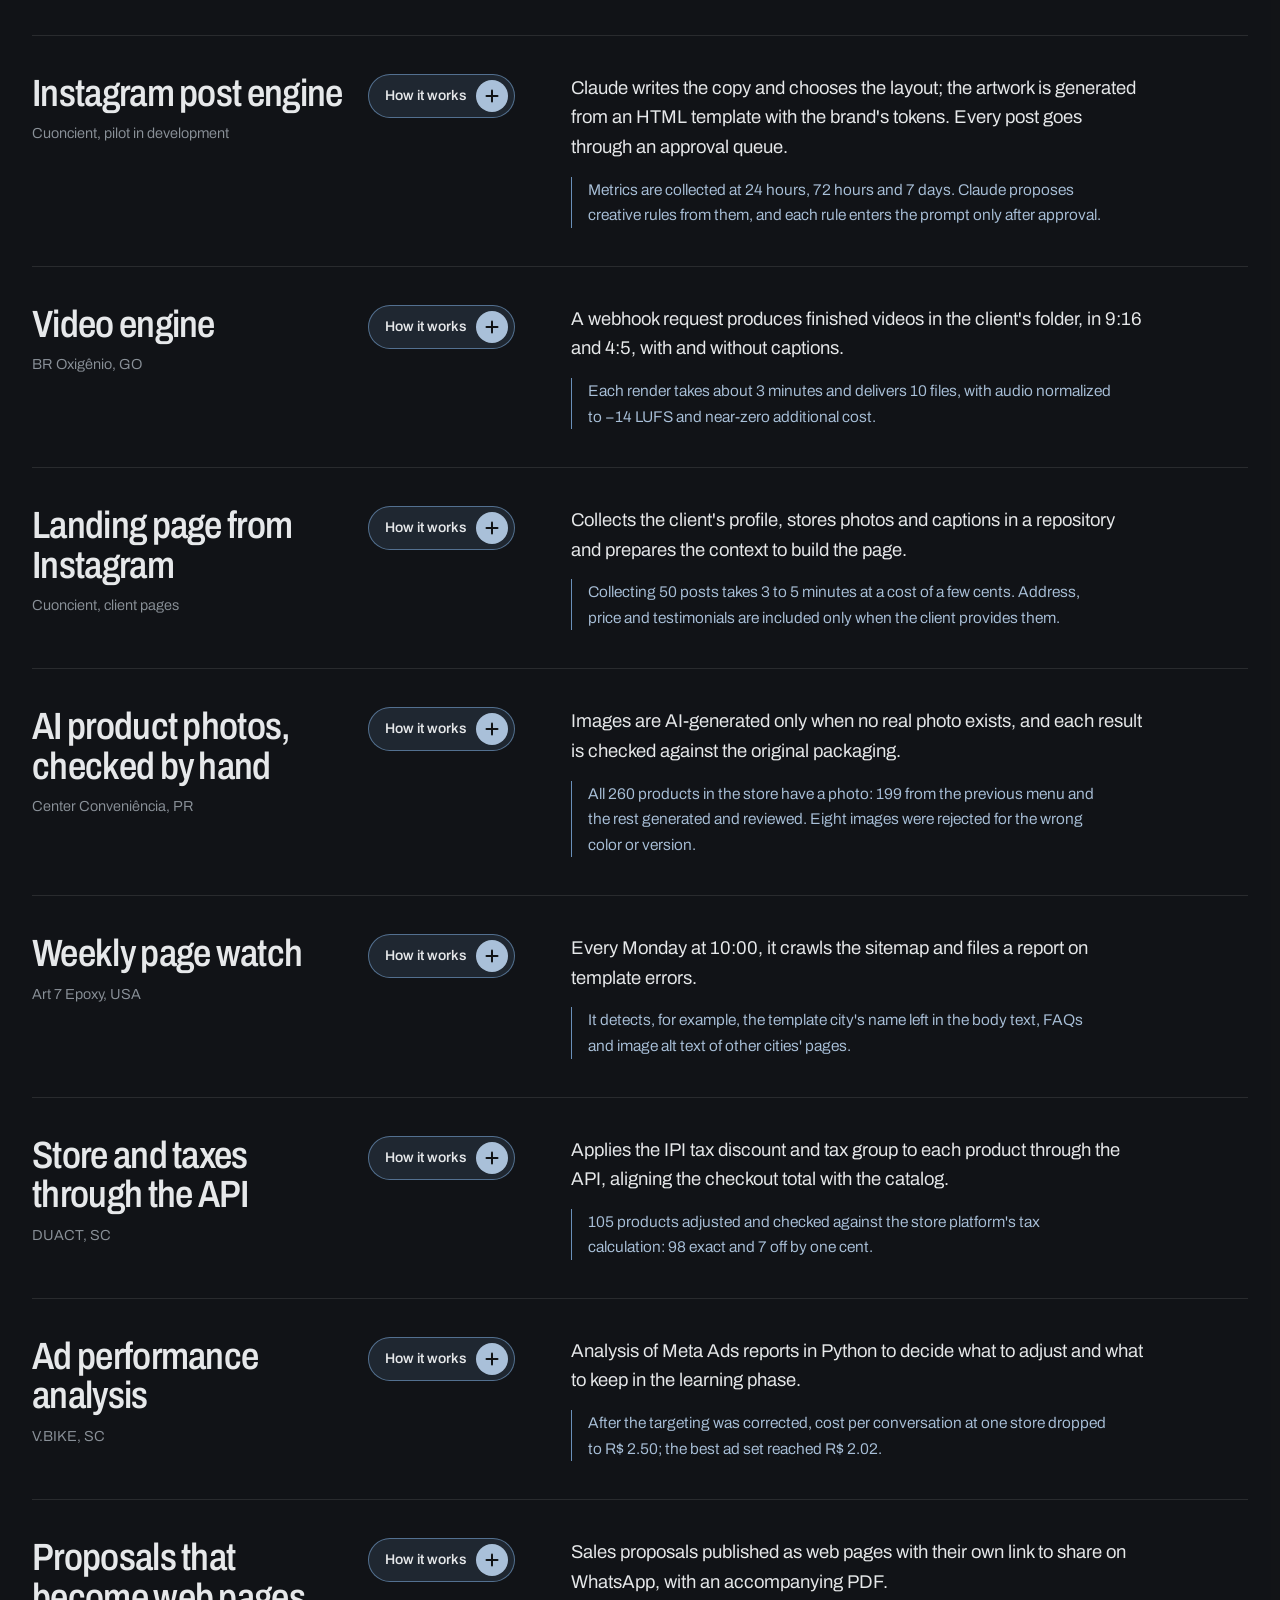
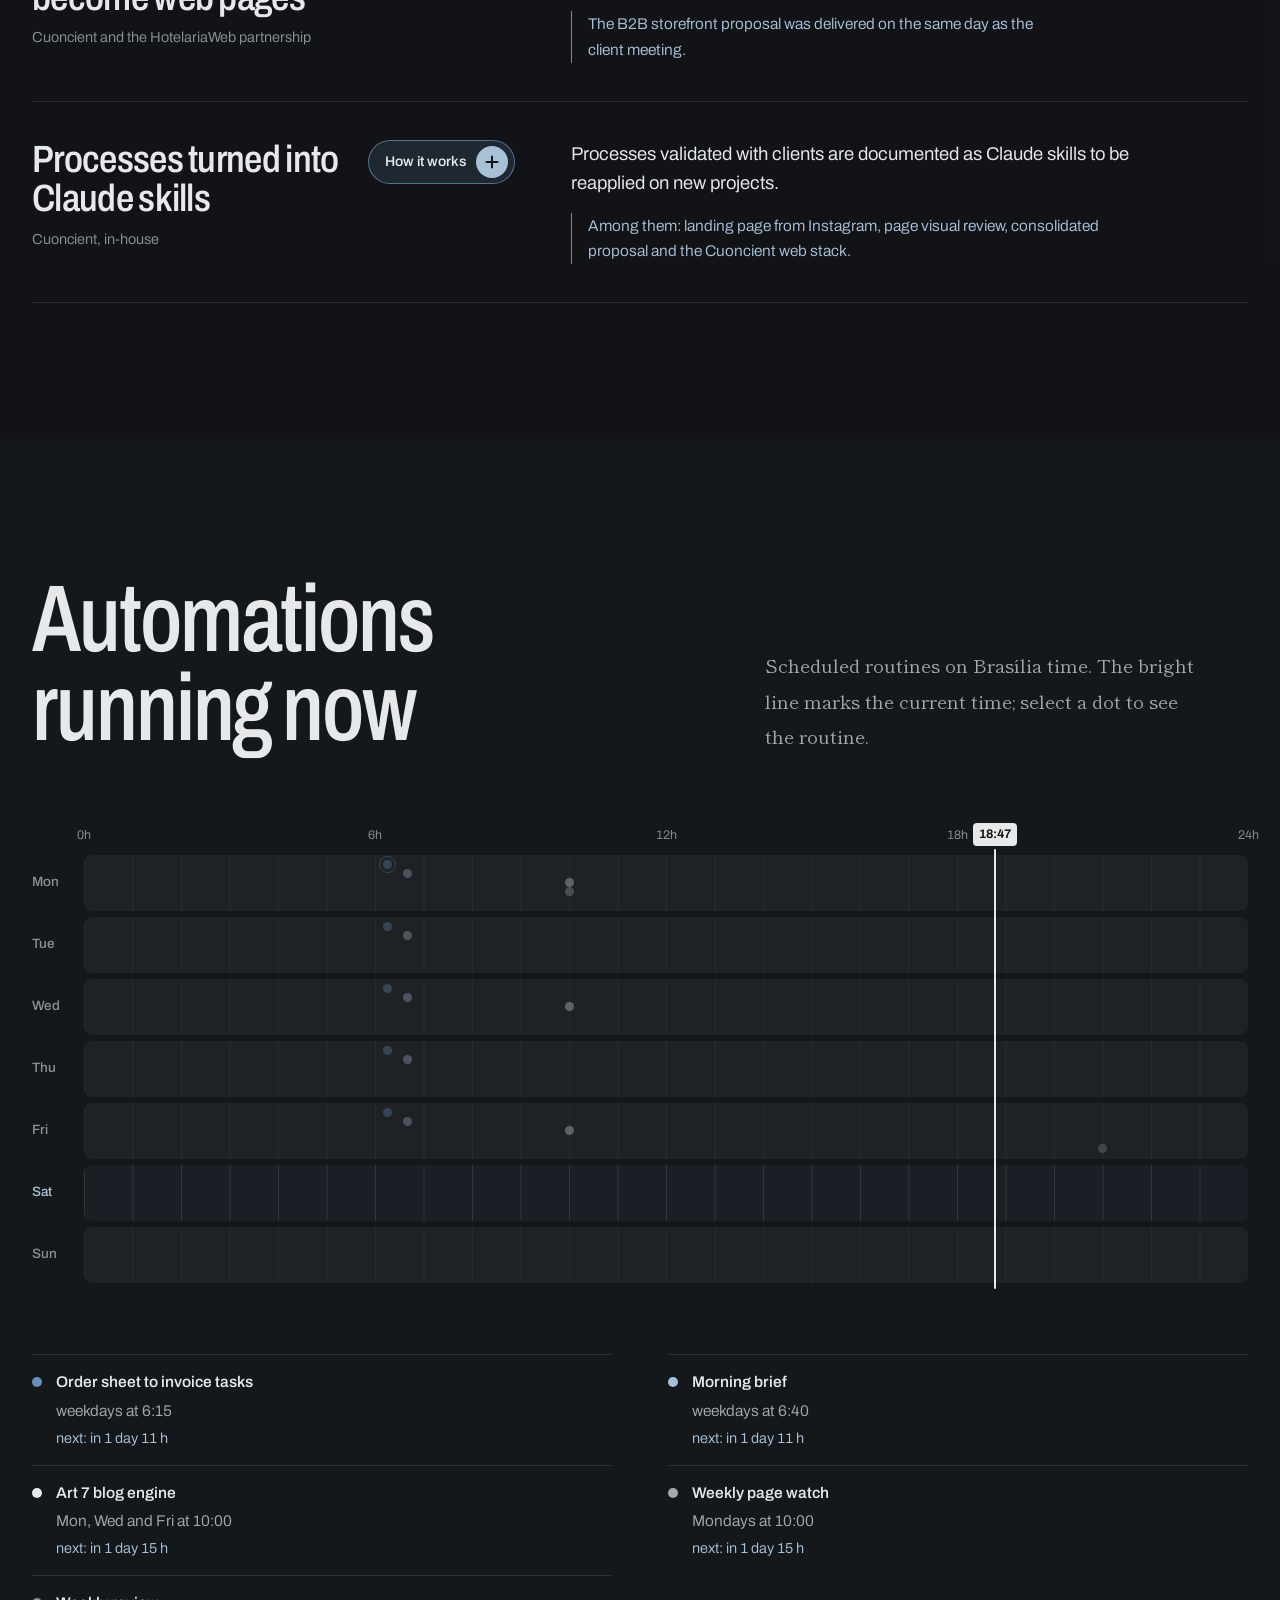
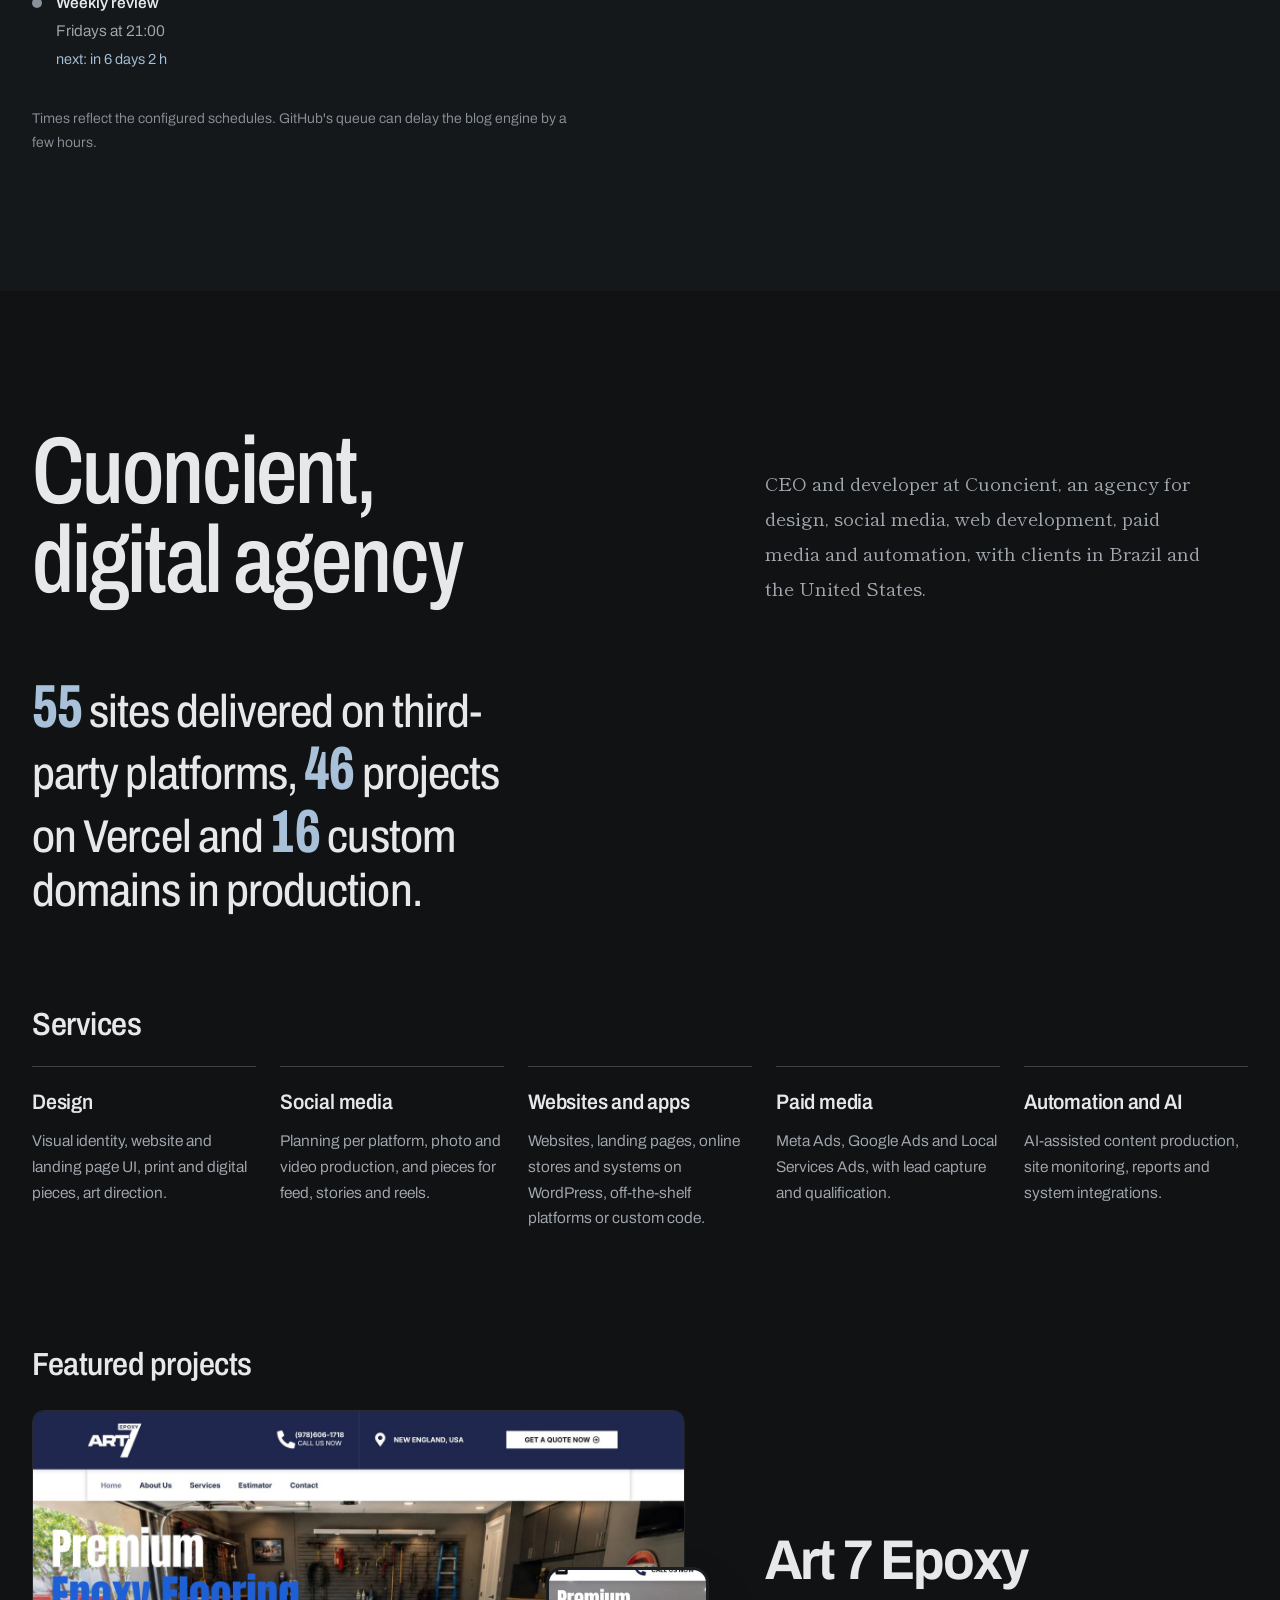
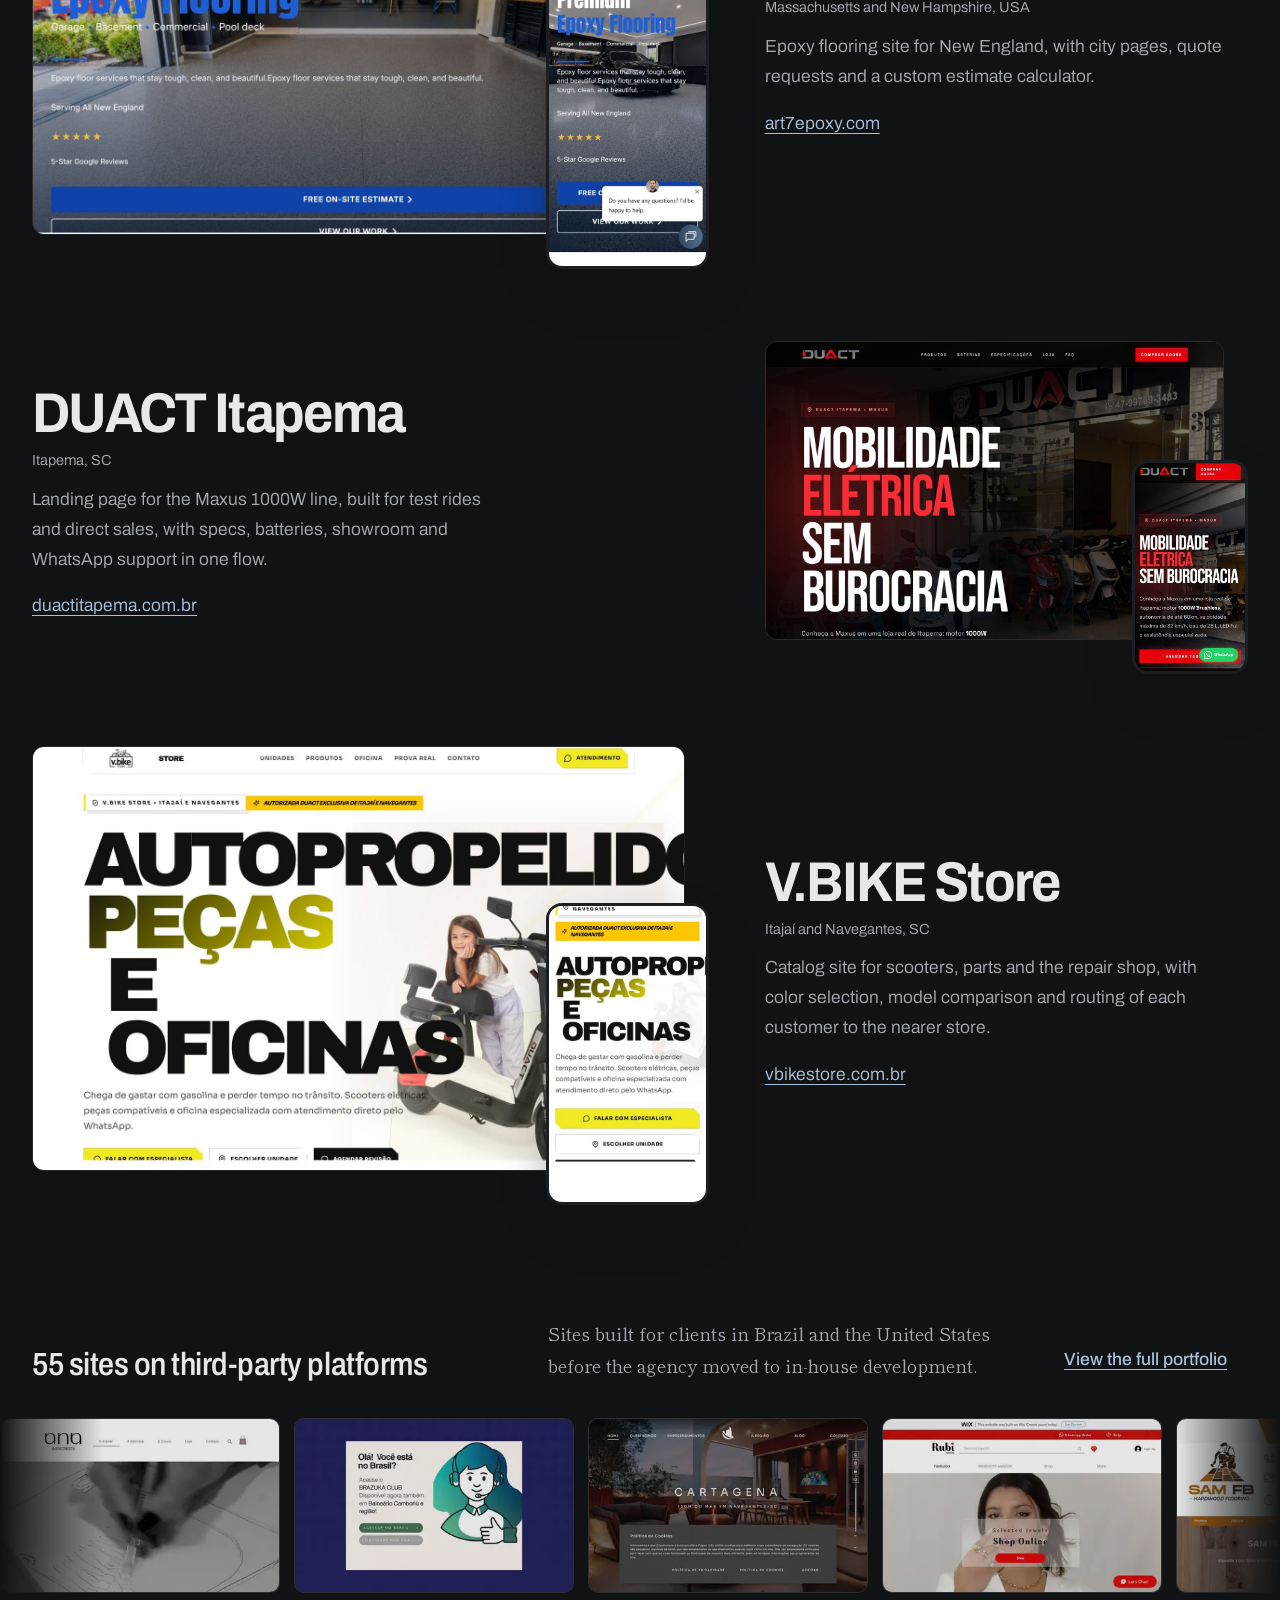
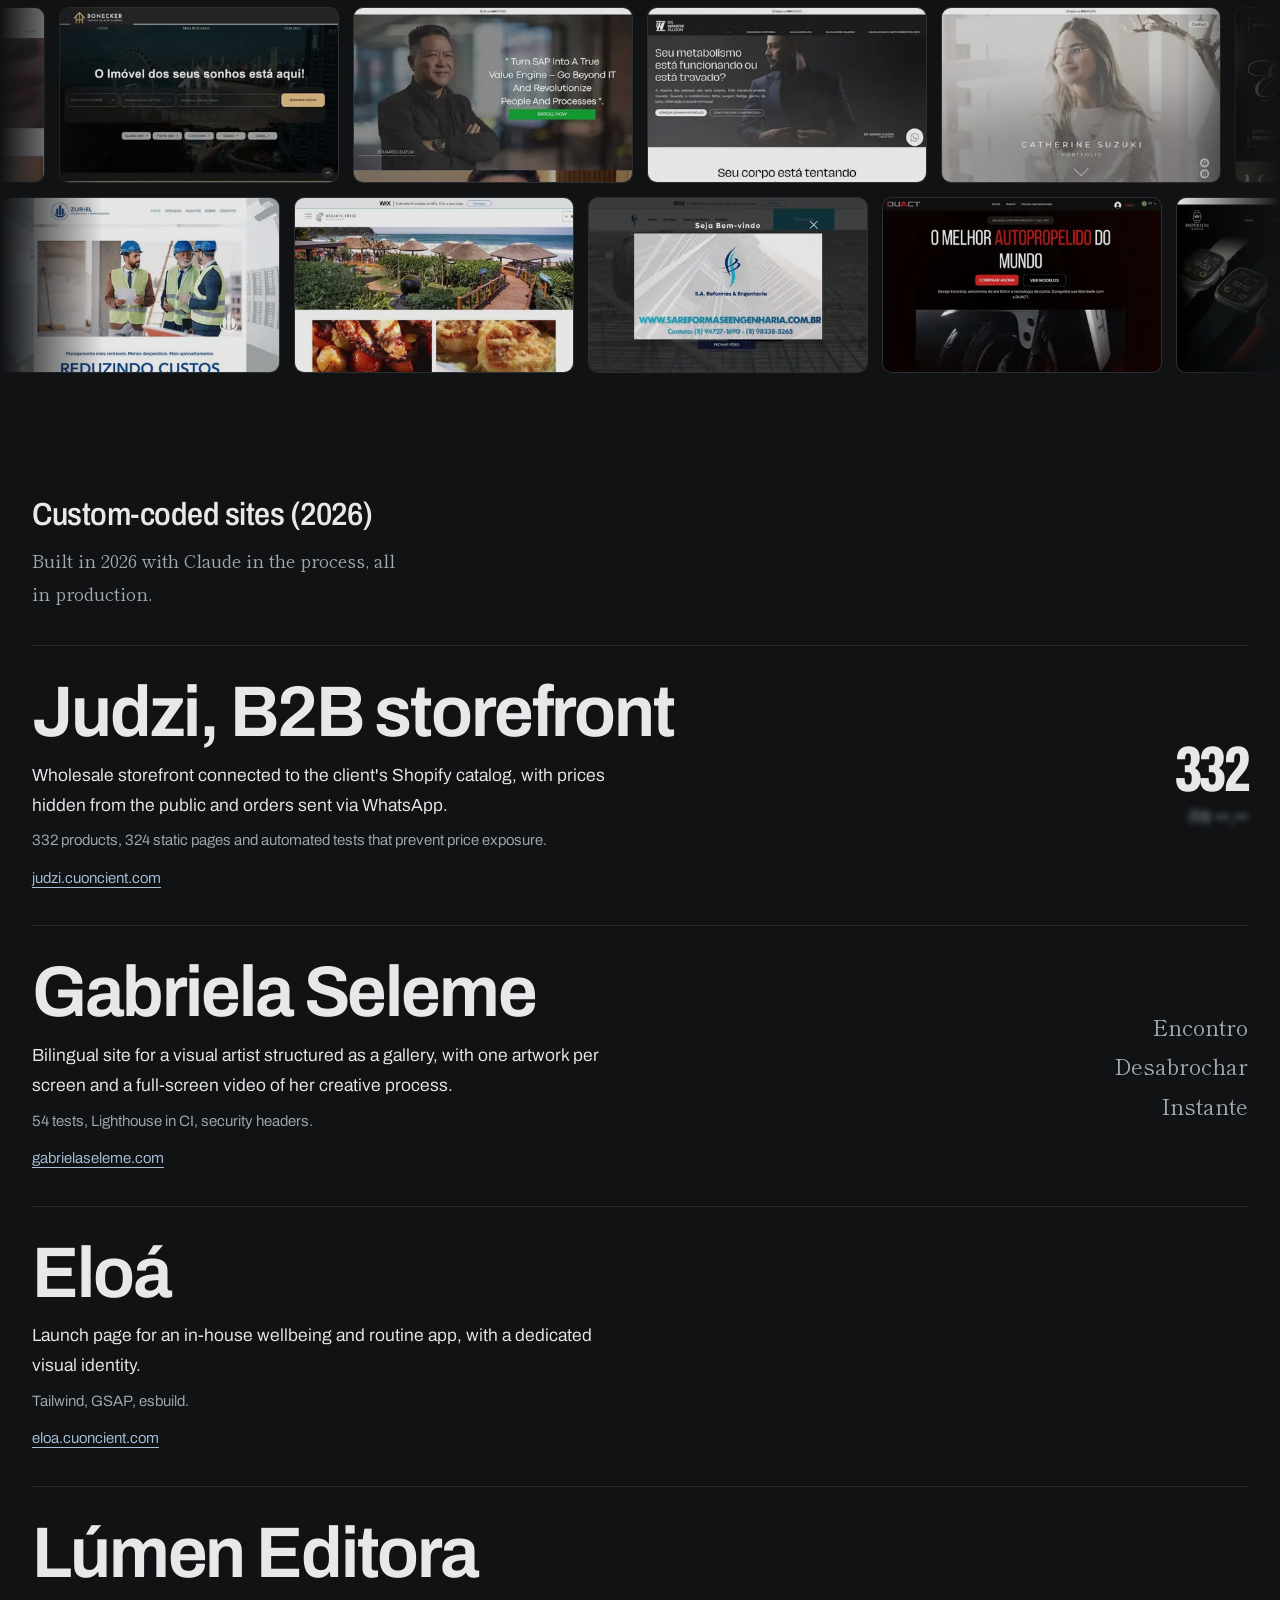
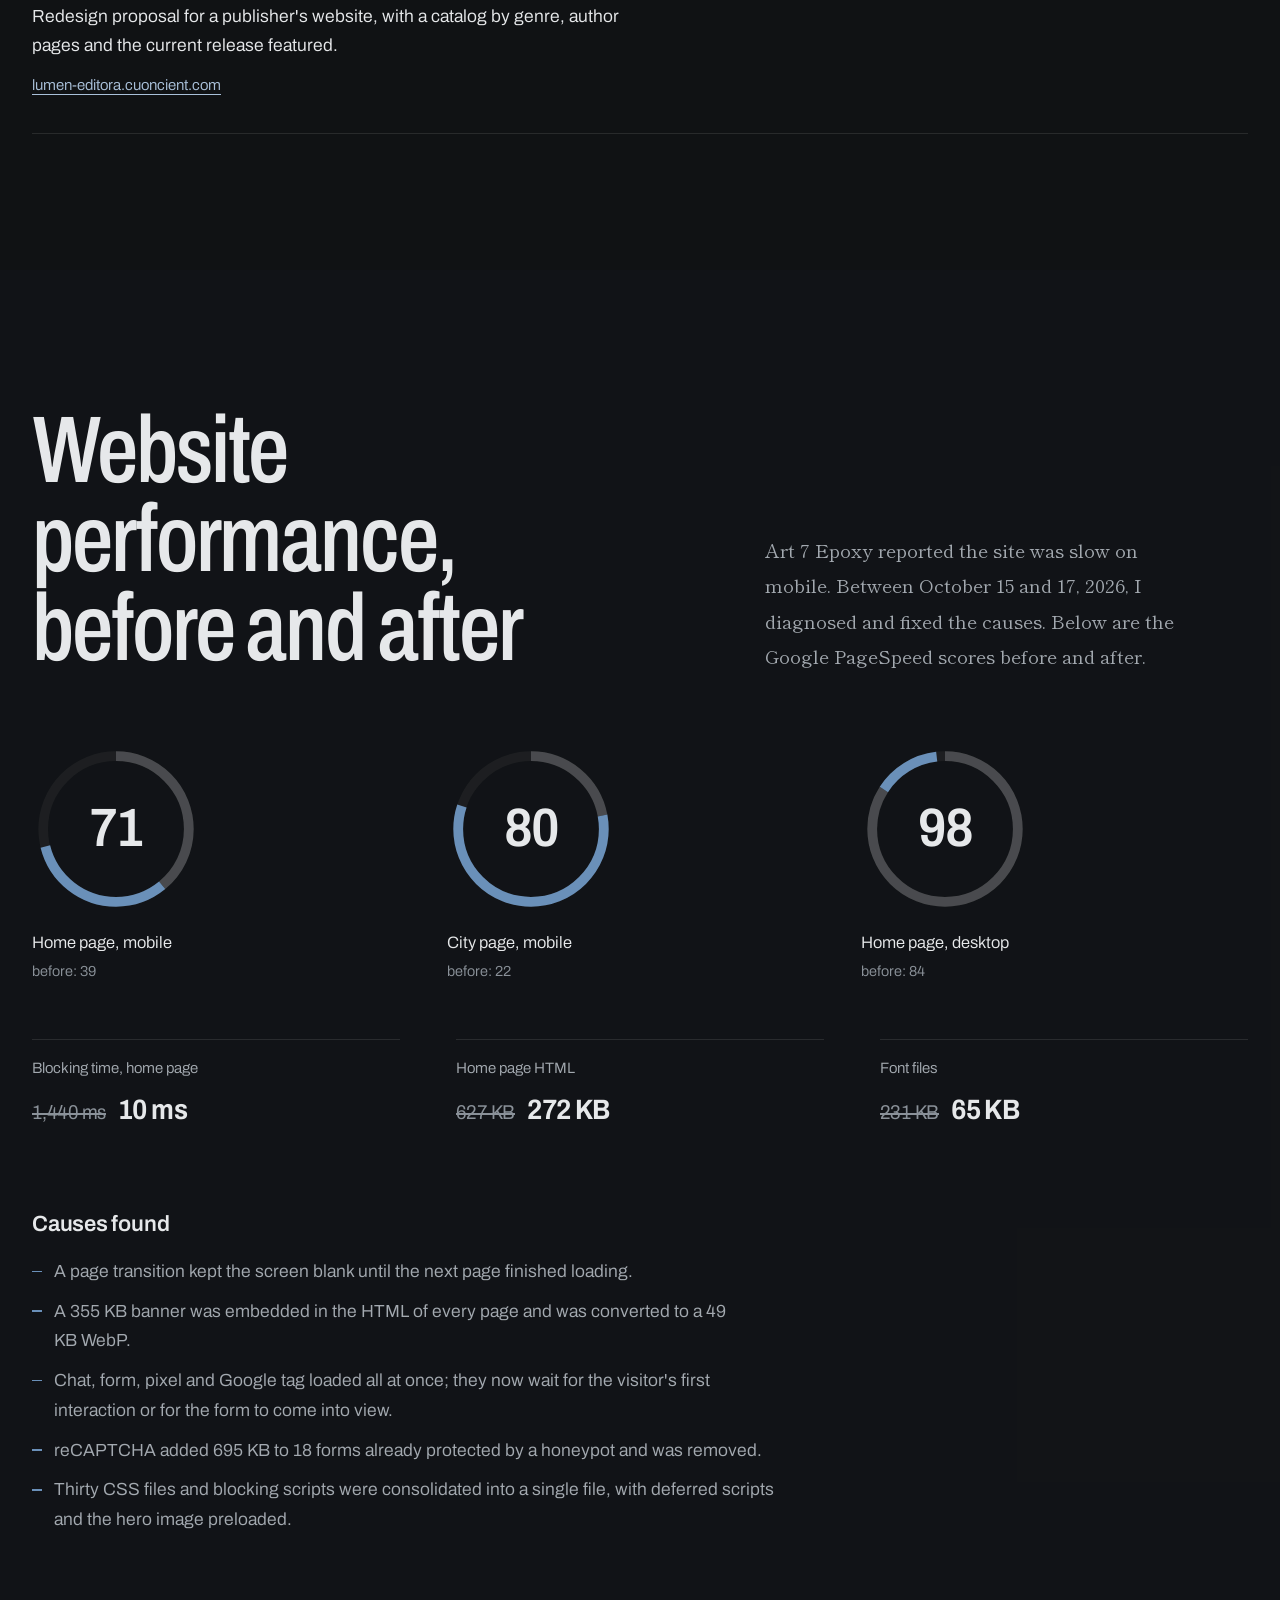
==== commit e6f2da82: "/gui: currículo vira app (PWA + APK), dica do Raio-X, "Como funciona" em destaque e sem citar o Wix " ====
--- a/gui/index.html
+++ b/gui/index.html
@@ -16,7 +16,7 @@
 <meta property="og:url" content="https://suzuki.cuoncient.com/">
 <meta property="og:title" content="Currículo de Guilherme Keidi Suzuki">
 <meta property="og:description" content="Desenvolvedor fullstack e CEO da Cuoncient. Aplicativos, agentes de IA e automação de processos, com resultados documentados.">
-<meta property="og:image" content="https://suzuki.cuoncient.com/gui/og.png?v=202610270913">
+<meta property="og:image" content="https://suzuki.cuoncient.com/gui/og.png?v=202610271012">
 <meta property="og:image:width" content="1200">
 <meta property="og:image:height" content="630">
 <meta property="og:image:alt" content="Guilherme Keidi Suzuki, 鈴木 恵二, currículo">
@@ -25,12 +25,16 @@
 <meta name="twitter:card" content="summary_large_image">
 <meta name="twitter:title" content="Currículo de Guilherme Keidi Suzuki">
 <meta name="twitter:description" content="Desenvolvedor fullstack e CEO da Cuoncient. Aplicativos, agentes de IA e automação de processos, com resultados documentados.">
-<meta name="twitter:image" content="https://suzuki.cuoncient.com/gui/og.png?v=202610270913">
+<meta name="twitter:image" content="https://suzuki.cuoncient.com/gui/og.png?v=202610271012">
 <link rel="icon" href="/assets/brand/favicon.svg" type="image/svg+xml">
+<link rel="manifest" href="/gui/manifest.webmanifest">
+<link rel="apple-touch-icon" href="/gui/app/apple-touch-icon.png">
+<meta name="mobile-web-app-capable" content="yes">
+<meta name="apple-mobile-web-app-title" content="G. Suzuki">
 <link rel="preconnect" href="https://fonts.googleapis.com">
 <link rel="preconnect" href="https://fonts.gstatic.com" crossorigin>
-<link href="https://fonts.googleapis.com/css2?family=Archivo:wdth,wght@62..125,100..900&family=Shippori+Mincho:wght@400;500;700&display=swap" rel="stylesheet">
-<link rel="stylesheet" href="/gui/gui.css?v=202610270913">
+<link crossorigin href="https://fonts.googleapis.com/css2?family=Archivo:wdth,wght@62..125,100..900&family=Shippori+Mincho:wght@400;500;700&display=swap" rel="stylesheet">
+<link rel="stylesheet" href="/gui/gui.css?v=202610271012">
 <script>document.documentElement.classList.replace('no-js','js');</script>
 <script type="application/ld+json">
 {
@@ -83,7 +87,10 @@
       <span class="bar__ind" aria-hidden="true"></span>
     </nav>
     <div class="bar__tools">
-      <button type="button" class="rx-btn js-rx" aria-pressed="false" title="Mostra qual tecnologia move cada parte da página" data-en-title="Shows which technology drives each part of the page"><span class="rx-btn__i" aria-hidden="true"></span><span data-en="X-ray">Raio-X</span></button>
+      <div class="rx-wrap">
+        <button type="button" class="rx-btn js-rx" aria-pressed="false" title="Mostra qual tecnologia move cada parte da página" data-en-title="Shows which technology drives each part of the page"><span class="rx-btn__i" aria-hidden="true"></span><span data-en="X-ray">Raio-X</span></button>
+        <p class="rx-dica js-rx-dica" hidden><span data-en="See the tools used in this very portfolio">Veja as ferramentas usadas neste próprio portfólio</span><button type="button" class="rx-dica__x js-rx-dica-x" aria-label="Fechar a dica" data-en-label="Close the tip"></button></p>
+      </div>
       <div class="lang" role="group" aria-label="Idioma" data-en-label="Language">
         <button type="button" data-lang="pt" aria-pressed="true">PT</button>
         <button type="button" data-lang="en" aria-pressed="false">EN</button>
@@ -139,7 +146,7 @@
     </figure>
     <div class="perfil__txt">
       <h2 class="sec__t" id="perfil-t" data-en="Profile">Perfil</h2>
-      <p class="perfil__bio" data-en="I delivered 55 Wix sites to clients in Brazil and the United States before moving the agency to custom code in 2026. Since then I build applications, AI agents and automations that run in production, with each result measured and logged.">Entreguei 55 sites em Wix para clientes no Brasil e nos Estados Unidos antes de migrar a agência para código próprio, em 2026. Desde então, desenvolvo aplicativos, agentes de IA e automações que rodam em produção, com cada resultado medido e registrado.</p>
+      <p class="perfil__bio" data-en="I started out delivering 55 sites on third-party platforms for clients in Brazil and the United States, and in 2026 I moved the agency to in-house development. Since then I build applications, AI agents and automations that run in production, with each result measured and logged.">Comecei entregando 55 sites em plataformas externas para clientes no Brasil e nos Estados Unidos e, em 2026, migrei a agência para desenvolvimento próprio. Desde então, desenvolvo aplicativos, agentes de IA e automações que rodam em produção, com cada resultado medido e registrado.</p>
       <dl class="perfil__dados">
         <div><dt data-en="Age">Idade</dt><dd class="js-idade">26 anos</dd></div>
         <div><dt data-en="Current role">Cargo atual</dt><dd data-en="CEO and developer, Cuoncient">CEO e desenvolvedor, Cuoncient</dd></div>
@@ -234,7 +241,7 @@
         <h3 class="sis__h"><button type="button" class="sis__btn" aria-expanded="false" aria-controls="sis-1">
           <span class="sis__nome" data-en="Blog engine">Motor do blog</span>
           <span class="sis__cli" data-en="Art 7 Epoxy, USA">Art 7 Epoxy, EUA</span>
-          <span class="sis__mais" aria-hidden="true"></span>
+          <span class="sis__mais"><span class="sis__mais-t" data-en="How it works">Como funciona</span><i aria-hidden="true"></i></span>
         </button></h3>
         <p class="sis__o" data-en="Produces and validates local SEO articles three times a week, delivered as drafts for review and publishing.">Produz e valida artigos de SEO local três vezes por semana, entregues como rascunho para revisão e publicação.</p>
         <p class="sis__prova" data-en="Each draft passes 14 validation rules before reaching WordPress, with up to three automatic rewrites. Cost per article: US$&nbsp;0.10 to US$&nbsp;0.21.">Cada texto passa por 14 regras de validação antes do WordPress, com até três reescritas automáticas. Custo por artigo: US$&nbsp;0,10 a US$&nbsp;0,21.</p>
@@ -247,7 +254,7 @@
         <h3 class="sis__h"><button type="button" class="sis__btn" aria-expanded="false" aria-controls="sis-2">
           <span class="sis__nome" data-en="Invoice panel">Painel de notas fiscais</span>
           <span class="sis__cli">DUACT, SC</span>
-          <span class="sis__mais" aria-hidden="true"></span>
+          <span class="sis__mais"><span class="sis__mais-t" data-en="How it works">Como funciona</span><i aria-hidden="true"></i></span>
         </button></h3>
         <p class="sis__o" data-en="Reads the order sheet daily and creates the invoice order through the ERP's API, with the total reconciled to the cent.">Lê diariamente a planilha de pedidos e gera o pedido de nota fiscal pela API do ERP, com conciliação exata do valor total.</p>
         <p class="sis__prova" data-en="It has created orders of 80 and 103 lines through the API. Exceptions are described in plain text and Claude proposes the line items; a person always issues the invoice.">Já gerou pedidos de 80 e 103 linhas pela API. Exceções são descritas em texto e o Claude propõe os itens; a emissão da nota é sempre feita por uma pessoa.</p>
@@ -260,7 +267,7 @@
         <h3 class="sis__h"><button type="button" class="sis__btn" aria-expanded="false" aria-controls="sis-3">
           <span class="sis__nome" data-en="Sales rep chatbot on WhatsApp">Chatbot de representantes no WhatsApp</span>
           <span class="sis__cli">DUACT, SC</span>
-          <span class="sis__mais" aria-hidden="true"></span>
+          <span class="sis__mais"><span class="sis__mais-t" data-en="How it works">Como funciona</span><i aria-hidden="true"></i></span>
         </button></h3>
         <p class="sis__o" data-en="The customer enters their city and the bot returns the regional sales rep with a direct WhatsApp link.">O cliente informa a cidade e o bot indica o representante comercial da região, com link direto para o WhatsApp.</p>
         <p class="sis__prova" data-en="It covers the sales reps for Rio Grande do Sul, Santa Catarina and Paraná, and recognizes the city despite typos, missing accents or the state written in full.">Cobre os representantes do Rio Grande do Sul, de Santa Catarina e do Paraná e reconhece a cidade mesmo com erros de digitação, sem acentuação ou com o estado por extenso.</p>
@@ -273,7 +280,7 @@
         <h3 class="sis__h"><button type="button" class="sis__btn" aria-expanded="false" aria-controls="sis-4">
           <span class="sis__nome" data-en="The operation's brain">Cérebro da operação</span>
           <span class="sis__cli" data-en="Cuoncient, in-house">Cuoncient, uso interno</span>
-          <span class="sis__mais" aria-hidden="true"></span>
+          <span class="sis__mais"><span class="sis__mais-t" data-en="How it works">Como funciona</span><i aria-hidden="true"></i></span>
         </button></h3>
         <p class="sis__o" data-en="Two Claude accounts and the n8n routines share a single knowledge base, keeping context across conversations.">Duas contas do Claude e as rotinas do n8n compartilham uma base de conhecimento única, mantendo o contexto entre conversas.</p>
         <p class="sis__prova" data-en="Morning brief on weekdays at 6:40 and a weekly review on Fridays. 77 files versioned on GitHub.">Resumo da manhã nos dias úteis às 6h40 e revisão semanal às sextas. 77 arquivos versionados no GitHub.</p>
@@ -286,7 +293,7 @@
         <h3 class="sis__h"><button type="button" class="sis__btn" aria-expanded="false" aria-controls="sis-5">
           <span class="sis__nome" data-en="RAG over the client's pages">RAG das páginas do site</span>
           <span class="sis__cli" data-en="Art 7 Epoxy, USA">Art 7 Epoxy, EUA</span>
-          <span class="sis__mais" aria-hidden="true"></span>
+          <span class="sis__mais"><span class="sis__mais-t" data-en="How it works">Como funciona</span><i aria-hidden="true"></i></span>
         </button></h3>
         <p class="sis__o" data-en="Semantic search over the site's content so new city pages don't repeat those already published.">Busca semântica no conteúdo do site para que novas páginas de cidade não repitam as já publicadas.</p>
         <p class="sis__prova" data-en="Index of 51 pages and 526 passages. In the latest batch of 8 new pages, no 10-word sequence matched existing content.">Índice com 51 páginas e 526 trechos. No último lote de 8 páginas novas, nenhuma sequência de 10 palavras coincidiu com o conteúdo existente.</p>
@@ -299,7 +306,7 @@
         <h3 class="sis__h"><button type="button" class="sis__btn" aria-expanded="false" aria-controls="sis-6">
           <span class="sis__nome" data-en="Instagram post engine">Motor de posts do Instagram</span>
           <span class="sis__cli" data-en="Cuoncient, pilot in development">Cuoncient, piloto em desenvolvimento</span>
-          <span class="sis__mais" aria-hidden="true"></span>
+          <span class="sis__mais"><span class="sis__mais-t" data-en="How it works">Como funciona</span><i aria-hidden="true"></i></span>
         </button></h3>
         <p class="sis__o" data-en="Claude writes the copy and chooses the layout; the artwork is generated from an HTML template with the brand's tokens. Every post goes through an approval queue.">O Claude redige a copy e define o enquadramento; a arte é gerada a partir de um template HTML com os tokens da marca. Todo post passa por uma fila de aprovação.</p>
         <p class="sis__prova" data-en="Metrics are collected at 24 hours, 72 hours and 7 days. Claude proposes creative rules from them, and each rule enters the prompt only after approval.">Métricas coletadas em 24 h, 72 h e 7 dias. O Claude propõe regras de criativo com base nelas, e cada regra só é incorporada ao prompt após aprovação.</p>
@@ -312,7 +319,7 @@
         <h3 class="sis__h"><button type="button" class="sis__btn" aria-expanded="false" aria-controls="sis-7">
           <span class="sis__nome" data-en="Video engine">Motor de vídeo</span>
           <span class="sis__cli">BR Oxigênio, GO</span>
-          <span class="sis__mais" aria-hidden="true"></span>
+          <span class="sis__mais"><span class="sis__mais-t" data-en="How it works">Como funciona</span><i aria-hidden="true"></i></span>
         </button></h3>
         <p class="sis__o" data-en="A webhook request produces finished videos in the client's folder, in 9:16 and 4:5, with and without captions.">Uma requisição por webhook gera vídeos finalizados na pasta do cliente, nos formatos 9:16 e 4:5, com e sem legenda.</p>
         <p class="sis__prova" data-en="Each render takes about 3 minutes and delivers 10 files, with audio normalized to −14 LUFS and near-zero additional cost.">Cada renderização leva cerca de 3 minutos e entrega 10 arquivos, com áudio normalizado em −14 LUFS e custo adicional próximo de zero.</p>
@@ -325,7 +332,7 @@
         <h3 class="sis__h"><button type="button" class="sis__btn" aria-expanded="false" aria-controls="sis-8">
           <span class="sis__nome" data-en="Landing page from Instagram">Página a partir do Instagram</span>
           <span class="sis__cli" data-en="Cuoncient, client pages">Cuoncient, páginas de cliente</span>
-          <span class="sis__mais" aria-hidden="true"></span>
+          <span class="sis__mais"><span class="sis__mais-t" data-en="How it works">Como funciona</span><i aria-hidden="true"></i></span>
         </button></h3>
         <p class="sis__o" data-en="Collects the client's profile, stores photos and captions in a repository and prepares the context to build the page.">Coleta o perfil do cliente, armazena fotos e legendas em um repositório e prepara o contexto para a construção da página.</p>
         <p class="sis__prova" data-en="Collecting 50 posts takes 3 to 5 minutes at a cost of a few cents. Address, price and testimonials are included only when the client provides them.">A coleta de 50 posts leva de 3 a 5 minutos, com custo de centavos de dólar. Endereço, preço e depoimentos entram somente quando fornecidos pelo cliente.</p>
@@ -338,7 +345,7 @@
         <h3 class="sis__h"><button type="button" class="sis__btn" aria-expanded="false" aria-controls="sis-9">
           <span class="sis__nome" data-en="AI product photos, checked by hand">Fotos de produto com IA, conferidas</span>
           <span class="sis__cli">Center Conveniência, PR</span>
-          <span class="sis__mais" aria-hidden="true"></span>
+          <span class="sis__mais"><span class="sis__mais-t" data-en="How it works">Como funciona</span><i aria-hidden="true"></i></span>
         </button></h3>
         <p class="sis__o" data-en="Images are AI-generated only when no real photo exists, and each result is checked against the original packaging.">Imagens são geradas por IA apenas na ausência de foto real, e cada resultado é conferido com a embalagem original.</p>
         <p class="sis__prova" data-en="All 260 products in the store have a photo: 199 from the previous menu and the rest generated and reviewed. Eight images were rejected for the wrong color or version.">Os 260 produtos da loja têm foto: 199 do cardápio anterior e as demais geradas e revisadas. Oito imagens foram recusadas por cor ou versão incorreta.</p>
@@ -351,7 +358,7 @@
         <h3 class="sis__h"><button type="button" class="sis__btn" aria-expanded="false" aria-controls="sis-10">
           <span class="sis__nome" data-en="Weekly page watch">Vigia semanal das páginas</span>
           <span class="sis__cli" data-en="Art 7 Epoxy, USA">Art 7 Epoxy, EUA</span>
-          <span class="sis__mais" aria-hidden="true"></span>
+          <span class="sis__mais"><span class="sis__mais-t" data-en="How it works">Como funciona</span><i aria-hidden="true"></i></span>
         </button></h3>
         <p class="sis__o" data-en="Every Monday at 10:00, it crawls the sitemap and files a report on template errors.">Toda segunda-feira às 10h, percorre o sitemap e registra um relatório com erros de template.</p>
         <p class="sis__prova" data-en="It detects, for example, the template city's name left in the body text, FAQs and image alt text of other cities' pages.">Identifica, por exemplo, o nome da cidade-modelo remanescente no texto, nas perguntas frequentes e no texto alternativo das imagens de outras cidades.</p>
@@ -363,20 +370,20 @@
         <h3 class="sis__h"><button type="button" class="sis__btn" aria-expanded="false" aria-controls="sis-11">
           <span class="sis__nome" data-en="Store and taxes through the API">Loja e impostos pela API</span>
           <span class="sis__cli">DUACT, SC</span>
-          <span class="sis__mais" aria-hidden="true"></span>
+          <span class="sis__mais"><span class="sis__mais-t" data-en="How it works">Como funciona</span><i aria-hidden="true"></i></span>
         </button></h3>
         <p class="sis__o" data-en="Applies the IPI tax discount and tax group to each product through the API, aligning the checkout total with the catalog.">Aplica o desconto de IPI e o grupo tributário de cada produto pela API, alinhando o valor do checkout ao catálogo.</p>
-        <p class="sis__prova" data-en="105 products adjusted and checked against Wix's tax calculation: 98 exact and 7 off by one cent.">105 produtos ajustados e conferidos com o cálculo tributário do Wix: 98 com valor exato e 7 com diferença de um centavo.</p>
+        <p class="sis__prova" data-en="105 products adjusted and checked against the store platform's tax calculation: 98 exact and 7 off by one cent.">105 produtos ajustados e conferidos com o cálculo tributário da plataforma da loja: 98 com valor exato e 7 com diferença de um centavo.</p>
         <div class="sis__det" id="sis-11" hidden>
-          <p data-en="The parts catalog was rebuilt as a custom element, with 331 items from two brands, filters derived from each part's name and an order bar connected to the Wix cart.">O catálogo de peças foi refeito como elemento personalizado, com 331 itens de duas marcas, filtros extraídos do nome de cada peça e barra de pedido integrada ao carrinho do Wix.</p>
-          <ul class="chips"><li>Wix REST API</li><li>Custom Elements</li><li>JavaScript</li></ul>
+          <p data-en="The parts catalog was rebuilt as a custom element, with 331 items from two brands, filters derived from each part's name and an order bar connected to the store's cart.">O catálogo de peças foi refeito como elemento personalizado, com 331 itens de duas marcas, filtros extraídos do nome de cada peça e barra de pedido integrada ao carrinho da loja.</p>
+          <ul class="chips"><li data-en="Store REST API">REST API da loja</li><li>Custom Elements</li><li>JavaScript</li></ul>
         </div>
       </li>
       <li class="sis" data-tags="dados">
         <h3 class="sis__h"><button type="button" class="sis__btn" aria-expanded="false" aria-controls="sis-12">
           <span class="sis__nome" data-en="Ad performance analysis">Análise de anúncios</span>
           <span class="sis__cli">V.BIKE, SC</span>
-          <span class="sis__mais" aria-hidden="true"></span>
+          <span class="sis__mais"><span class="sis__mais-t" data-en="How it works">Como funciona</span><i aria-hidden="true"></i></span>
         </button></h3>
         <p class="sis__o" data-en="Analysis of Meta Ads reports in Python to decide what to adjust and what to keep in the learning phase.">Análise dos relatórios do Meta Ads em Python para definir ajustes e o que manter em fase de aprendizado.</p>
         <p class="sis__prova" data-en="After the targeting was corrected, cost per conversation at one store dropped to R$&nbsp;2.50; the best ad set reached R$&nbsp;2.02.">Após a correção da segmentação, o custo por conversa de uma das lojas caiu para R$&nbsp;2,50; o melhor conjunto atingiu R$&nbsp;2,02.</p>
@@ -388,7 +395,7 @@
         <h3 class="sis__h"><button type="button" class="sis__btn" aria-expanded="false" aria-controls="sis-13">
           <span class="sis__nome" data-en="Proposals that become web pages">Proposta que vira página</span>
           <span class="sis__cli" data-en="Cuoncient and the HotelariaWeb partnership">Cuoncient e parceria HotelariaWeb</span>
-          <span class="sis__mais" aria-hidden="true"></span>
+          <span class="sis__mais"><span class="sis__mais-t" data-en="How it works">Como funciona</span><i aria-hidden="true"></i></span>
         </button></h3>
         <p class="sis__o" data-en="Sales proposals published as web pages with their own link to share on WhatsApp, with an accompanying PDF.">Propostas comerciais publicadas como página web com link próprio para envio por WhatsApp, acompanhadas de PDF.</p>
         <p class="sis__prova" data-en="The B2B storefront proposal was delivered on the same day as the client meeting.">A proposta da vitrine B2B foi entregue no mesmo dia da reunião com o cliente.</p>
@@ -400,7 +407,7 @@
         <h3 class="sis__h"><button type="button" class="sis__btn" aria-expanded="false" aria-controls="sis-14">
           <span class="sis__nome" data-en="Processes turned into Claude skills">Processos que viraram skills do Claude</span>
           <span class="sis__cli" data-en="Cuoncient, in-house">Cuoncient, uso interno</span>
-          <span class="sis__mais" aria-hidden="true"></span>
+          <span class="sis__mais"><span class="sis__mais-t" data-en="How it works">Como funciona</span><i aria-hidden="true"></i></span>
         </button></h3>
         <p class="sis__o" data-en="Processes validated with clients are documented as Claude skills to be reapplied on new projects.">Processos validados em clientes são documentados como skills do Claude para reaplicação em novos projetos.</p>
         <p class="sis__prova" data-en="Among them: landing page from Instagram, page visual review, consolidated proposal and the Cuoncient web stack.">Entre elas: página a partir do Instagram, revisão visual de página, proposta consolidada e stack web da Cuoncient.</p>
@@ -443,14 +450,14 @@
     </div>
 
     <div class="cuon-topo">
-      <p class="placar" data-tec="GSAP: os números contam até o valor" data-en-tec="GSAP: the numbers count up" data-en="&lt;b&gt;55&lt;/b&gt; sites delivered on Wix, &lt;b&gt;46&lt;/b&gt; projects on Vercel and &lt;b&gt;16&lt;/b&gt; custom domains in production."><b>55</b> sites entregues em Wix, <b>46</b> projetos na Vercel e <b>16</b> domínios próprios em produção.</p>
+      <p class="placar" data-tec="GSAP: os números contam até o valor" data-en-tec="GSAP: the numbers count up" data-en="&lt;b&gt;55&lt;/b&gt; sites delivered on third-party platforms, &lt;b&gt;46&lt;/b&gt; projects on Vercel and &lt;b&gt;16&lt;/b&gt; custom domains in production."><b>55</b> sites entregues em plataformas externas, <b>46</b> projetos na Vercel e <b>16</b> domínios próprios em produção.</p>
     </div>
 
     <h3 class="sub" data-en="Services">Serviços</h3>
     <ul class="frentes">
       <li><b>Design</b><span data-en="Visual identity, website and landing page UI, print and digital pieces, art direction.">Identidade visual, UI de sites e landing pages, peças gráficas e direção de arte.</span></li>
       <li><b>Social media</b><span data-en="Planning per platform, photo and video production, and pieces for feed, stories and reels.">Planejamento por plataforma, produção de foto e vídeo e peças para feed, stories e reels.</span></li>
-      <li><b data-en="Websites and apps">Sites e apps</b><span data-en="Websites, landing pages, online stores and systems on Wix, WordPress or custom code.">Sites, landing pages, lojas virtuais e sistemas em Wix, WordPress ou código próprio.</span></li>
+      <li><b data-en="Websites and apps">Sites e apps</b><span data-en="Websites, landing pages, online stores and systems on WordPress, off-the-shelf platforms or custom code.">Sites, landing pages, lojas virtuais e sistemas em WordPress, plataformas prontas ou código próprio.</span></li>
       <li><b data-en="Paid media">Mídia paga</b><span data-en="Meta Ads, Google Ads and Local Services Ads, with lead capture and qualification.">Meta Ads, Google Ads e Local Services Ads, com captação e qualificação de leads.</span></li>
       <li><b data-en="Automation and AI">Automação e IA</b><span data-en="AI-assisted content production, site monitoring, reports and system integrations.">Produção de conteúdo com IA, monitoramento de sites, relatórios e integração entre sistemas.</span></li>
     </ul>
@@ -496,8 +503,8 @@
     </div>
 
     <div class="parede-cab">
-      <h3 class="sub" data-en="The 55 Wix sites">Os 55 sites em Wix</h3>
-      <p data-en="Sites built for clients in Brazil and the United States before the agency moved to custom code.">Sites desenvolvidos para clientes no Brasil e nos Estados Unidos antes da migração da agência para código próprio.</p>
+      <h3 class="sub" data-en="55 sites on third-party platforms">55 sites em plataformas externas</h3>
+      <p data-en="Sites built for clients in Brazil and the United States before the agency moved to in-house development.">Sites desenvolvidos para clientes no Brasil e nos Estados Unidos antes de a agência migrar para desenvolvimento próprio.</p>
       <a class="link" href="https://cuoncient.com/#projetos"><span class="roll" data-en="View the full portfolio">Ver o portfólio completo</span></a>
     </div>
   </div>
@@ -603,7 +610,7 @@
       </li>
       <li class="papel">
         <h3><span>DUACT</span> <small data-en="Developer, invoicing and e-commerce">Desenvolvedor, notas fiscais e e-commerce</small></h3>
-        <p data-en="Electric scooter company in Porto Belo, SC. Invoicing in OMIE, management of the Wix store and parts catalog, development of the sales rep chatbot on WhatsApp and automation of the invoice queue.">Empresa de scooters elétricas em Porto Belo, SC. Emissão de notas fiscais no OMIE, gestão da loja e do catálogo de peças no Wix, desenvolvimento do chatbot de representantes no WhatsApp e automação da fila de notas.</p>
+        <p data-en="Electric scooter company in Porto Belo, SC. Invoicing in OMIE, management of the online store and parts catalog, development of the sales rep chatbot on WhatsApp and automation of the invoice queue.">Empresa de scooters elétricas em Porto Belo, SC. Emissão de notas fiscais no OMIE, gestão da loja virtual e do catálogo de peças, desenvolvimento do chatbot de representantes no WhatsApp e automação da fila de notas.</p>
       </li>
       <li class="papel">
         <h3><span>Art 7 Epoxy LLC</span> <small data-en="Digital marketing and web, USA">Marketing digital e web, EUA</small></h3>
@@ -624,7 +631,7 @@
       <svg class="linha__fio" preserveAspectRatio="none" viewBox="0 0 4 100" aria-hidden="true"><line x1="2" y1="0" x2="2" y2="100"/></svg>
       <ol>
         <li class="linha__ano"><time datetime="2024">2024</time><p data-en="Couponlandia marketplace, for deals and Brazilian vendors in South Florida.">Marketplace da Couponlandia, de ofertas e lojistas brasileiros no sul da Flórida.</p></li>
-        <li class="linha__ano"><time datetime="2025">2025</time><p data-en="Sales rep chatbot on WhatsApp for DUACT, integration between the Wix store and OMIE, and the YourFace prototype (CLIP and Pinecone).">Chatbot de representantes da DUACT no WhatsApp, integração entre a loja Wix e o OMIE e protótipo do YourFace (CLIP e Pinecone).</p></li>
+        <li class="linha__ano"><time datetime="2025">2025</time><p data-en="Sales rep chatbot on WhatsApp for DUACT, integration between the online store and OMIE, and the YourFace prototype (CLIP and Pinecone).">Chatbot de representantes da DUACT no WhatsApp, integração entre a loja virtual e o OMIE e protótipo do YourFace (CLIP e Pinecone).</p></li>
         <li><time datetime="2026-05" data-en="May 26">Mai 26</time><p data-en="First city pages for Art 7 Epoxy, built in Elementor.">Primeiras páginas por cidade da Art 7 Epoxy, montadas no Elementor.</p></li>
         <li><time datetime="2026-07" data-en="Jul 26">Jul 26</time><p data-en="Meta Ads management for V.BIKE's two stores, with analysis in Python. Proposal and stack for Gabriela Seleme's site.">Gestão de Meta Ads da V.BIKE em duas lojas, com análise em Python. Proposta e stack do site da Gabriela Seleme.</p></li>
         <li><time datetime="2026-08" data-en="Aug 26">Ago 26</time><p data-en="Five-step quote calculator for Art 7, with leads integrated into HubSpot.">Calculadora de orçamento da Art 7 em cinco etapas, com leads integrados ao HubSpot.</p></li>
@@ -734,6 +741,8 @@
         <li><button type="button" data-alvo=".vivo[data-v=a11y]">axe-core</button></li>
         <li><button type="button" data-alvo=".vivo[data-v=design]">Impeccable</button></li>
         <li><button type="button" data-alvo=".reel">HyperFrames</button></li>
+        <li><button type="button" data-alvo=".app-oferta">PWA</button></li>
+        <li><button type="button" data-alvo=".app-oferta">Trusted Web Activity</button></li>
       </ul>
     </div>
 
@@ -746,7 +755,7 @@
       <div><dt data-en="Programming languages">Linguagens</dt><dd data-en="JavaScript, TypeScript, Python, PHP, SQL, HTML and CSS, GLSL (shaders)">JavaScript, TypeScript, Python, PHP, SQL, HTML e CSS, GLSL (shaders)</dd></div>
       <div><dt>Front-end</dt><dd>React 19, Next.js 16, Vite, Tailwind 4, GSAP, Three.js, Lenis, shadcn/ui</dd></div>
       <div><dt data-en="Data and back-end">Dados e back-end</dt><dd>Supabase (Postgres, pgvector, RLS), Firebase, Node e Express, Streamlit, Playwright, ffmpeg</dd></div>
-      <div><dt data-en="Platforms">Plataformas</dt><dd data-en="Vercel, GitHub, WordPress and Elementor, Wix Studio, Shopify (Admin API and embedded apps), OMIE, HubSpot, RD Station, Focus NFe">Vercel, GitHub, WordPress e Elementor, Wix Studio, Shopify (Admin API e apps embutidos), OMIE, HubSpot, RD Station, Focus NFe</dd></div>
+      <div><dt data-en="Platforms">Plataformas</dt><dd data-en="Vercel, GitHub, WordPress and Elementor, Shopify (Admin API and embedded apps), OMIE, HubSpot, RD Station, Focus NFe">Vercel, GitHub, WordPress e Elementor, Shopify (Admin API e apps embutidos), OMIE, HubSpot, RD Station, Focus NFe</dd></div>
       <div><dt>Marketing</dt><dd>Meta Ads, Google Ads, Local Services Ads, Search Console, GA4, Tag Manager, Clarity, Rank Math, Google Business Profile</dd></div>
       <div><dt data-en="Design and organization">Design e organização</dt><dd>Canva, CapCut Pro, Impeccable, Intent, Obsidian, TickTick</dd></div>
       <div><dt data-en="Quality">Qualidade</dt><dd data-en="Playwright with axe (accessibility), Lighthouse CI, Vitest, security headers">Playwright com axe (acessibilidade), Lighthouse CI, Vitest, cabeçalhos de segurança</dd></div>
@@ -781,6 +790,17 @@
         <a class="btn btn--solid js-ima" href="https://wa.me/5511933528251?text=Ol%C3%A1%2C%20Guilherme.%20Gostaria%20de%20conversar%20sobre%20um%20projeto." data-en-href="https://wa.me/5511933528251?text=Hello%20Guilherme%2C%20I%27d%20like%20to%20discuss%20a%20project." target="_blank" rel="noopener"><span class="roll" data-en="Contact via WhatsApp">Contato pelo WhatsApp</span></a>
         <a class="btn btn--ghost js-pdf js-ima" href="/gui/curriculo-guilherme-keidi-suzuki.pdf" data-en-href="/gui/resume-guilherme-keidi-suzuki.pdf" download><span class="roll" data-en="Download the PDF résumé">Baixar currículo em PDF</span></a>
       </div>
+      <div class="app-oferta" data-tec="PWA (manifest + service worker) · APK em Trusted Web Activity" data-en-tec="PWA (manifest + service worker) · APK as a Trusted Web Activity">
+        <h3 class="app-oferta__t" data-en="This résumé is also an app">Este currículo também é um app</h3>
+        <p class="app-oferta__p" data-en="Install it and open it from your home screen, even offline. It's the same process I use for client apps: a PWA with a service worker and an Android APK as a Trusted Web Activity, compiled by GitHub Actions.">Instale e abra direto da tela inicial, inclusive sem internet. É o mesmo processo que uso nos apps de clientes: PWA com service worker e APK Android em Trusted Web Activity, compilado pelo GitHub Actions.</p>
+        <div class="app-oferta__b">
+          <button type="button" class="btn btn--solid js-instalar" hidden><span class="roll" data-en="Install the app">Instalar o app</span></button>
+          <a class="btn btn--ghost js-apk" href="/gui/app/curriculo-guilherme-keidi-suzuki.apk" type="application/vnd.android.package-archive" download><span class="roll" data-en="Download the Android APK (1.1 MB)">Baixar o APK para Android (1,1 MB)</span></a>
+        </div>
+        <p class="app-oferta__nota js-ios" hidden data-en="On iPhone: tap Share, then “Add to Home Screen”.">No iPhone: toque em Compartilhar e depois em “Adicionar à Tela de Início”.</p>
+        <p class="app-oferta__nota js-instalado" hidden data-en="You're using the app.">Você está usando o app.</p>
+        <p class="app-oferta__nota js-sw" hidden data-en="Service worker active: the app opens even without internet.">Service worker ativo: o app abre mesmo sem internet.</p>
+      </div>
       <ul class="links">
         <li><a href="/gui/guilherme-keidi-suzuki.vcf" data-en="Save contact (vCard)">Salvar contato (vCard)</a></li>
         <li><a href="https://cuoncient.com">cuoncient.com</a></li>
@@ -809,7 +829,7 @@
 <script src="/gui/vendor/Flip.min.js" defer></script>
 <script src="/gui/vendor/DrawSVGPlugin.min.js" defer></script>
 <script src="/gui/vendor/lenis.min.js" defer></script>
-<script src="/gui/gui.js?v=202610270913" defer></script>
-<script type="module" src="/gui/hero3d.js?v=202610270913"></script>
+<script src="/gui/gui.js?v=202610271012" defer></script>
+<script type="module" src="/gui/hero3d.js?v=202610271012"></script>
 </body>
 </html>
